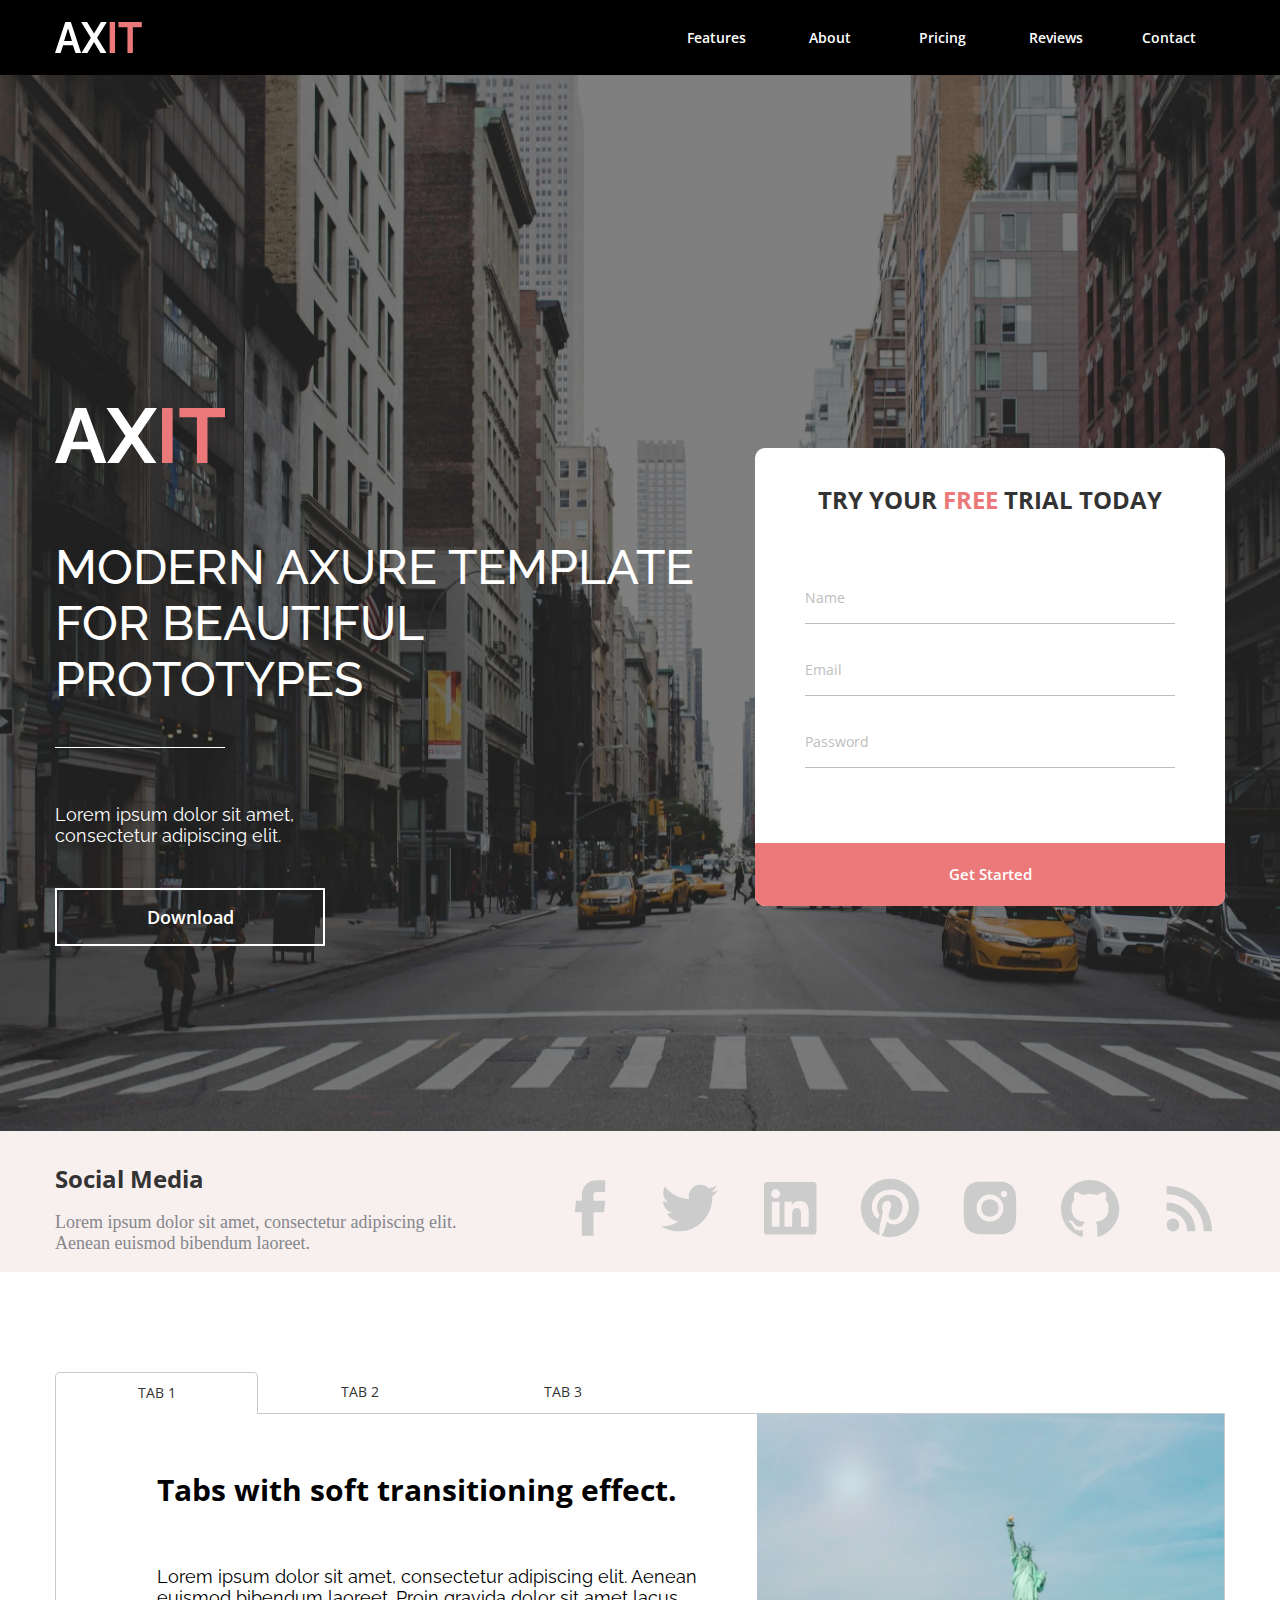
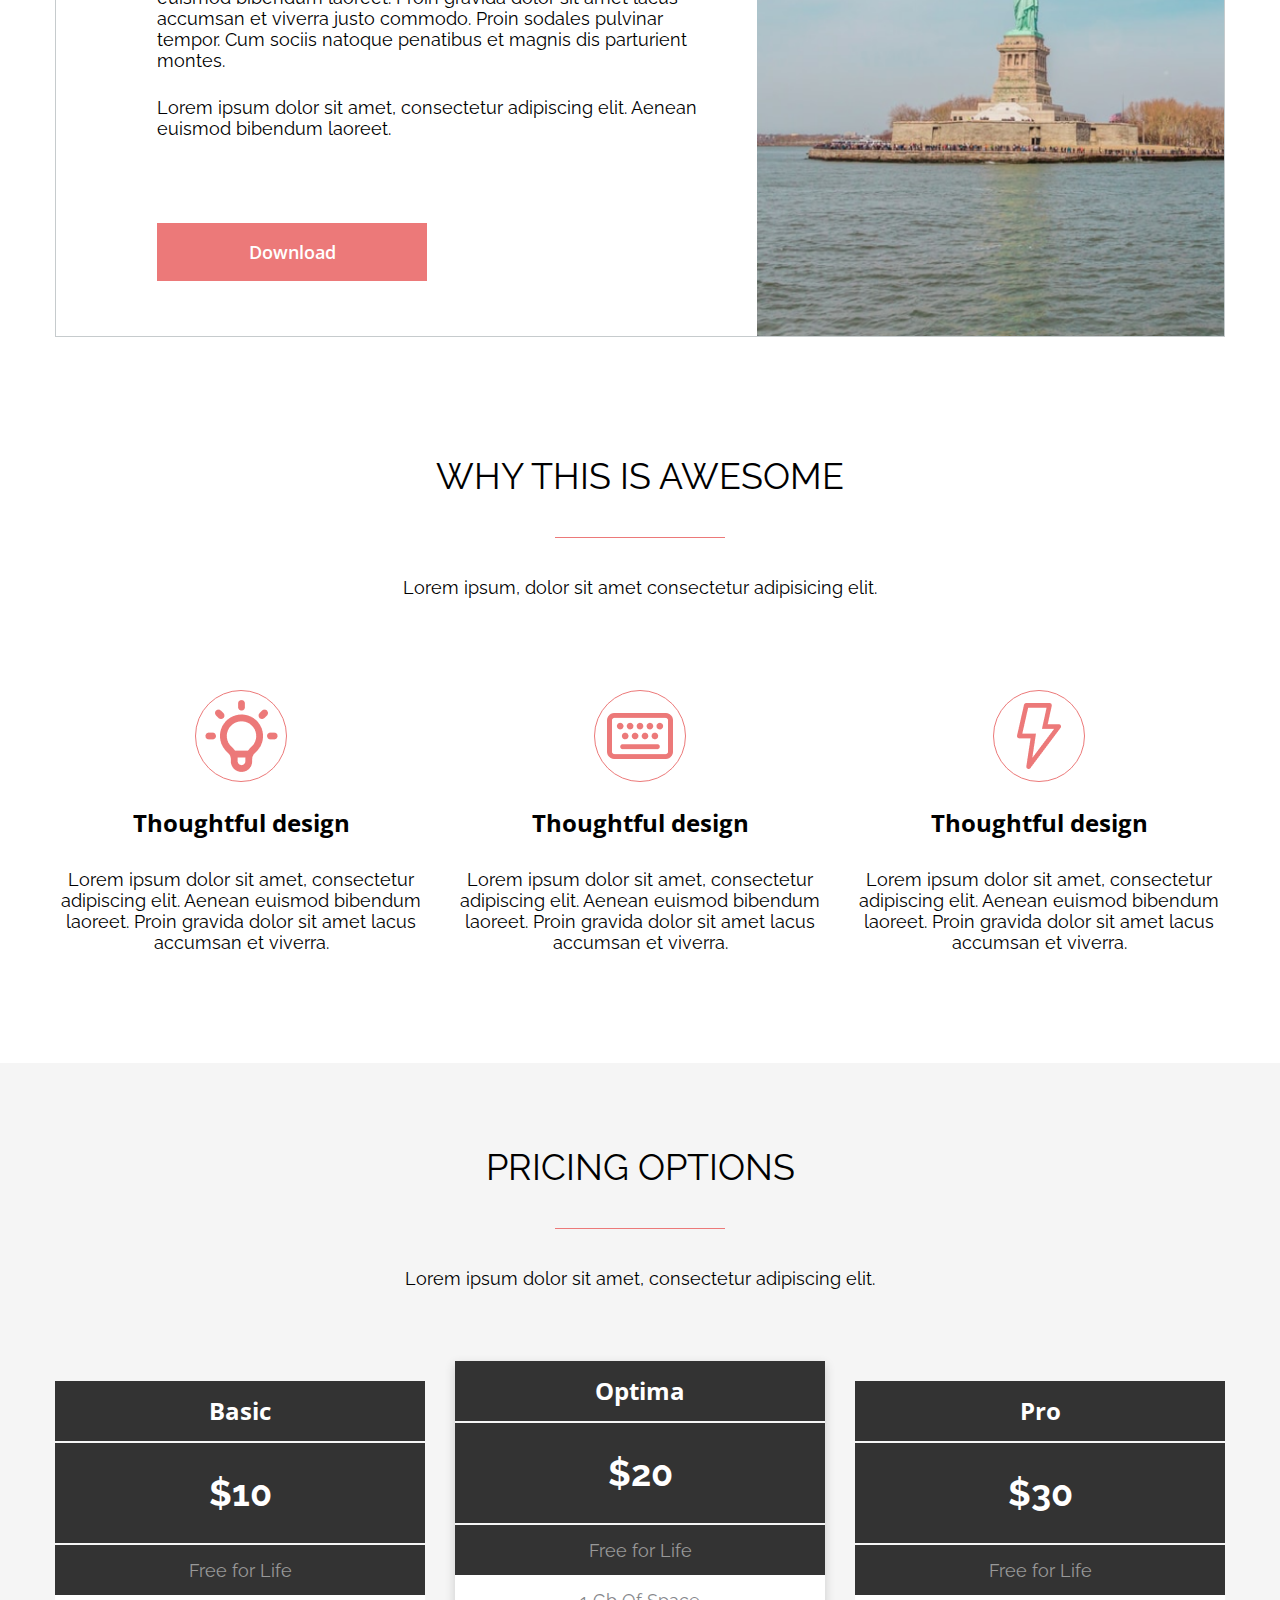
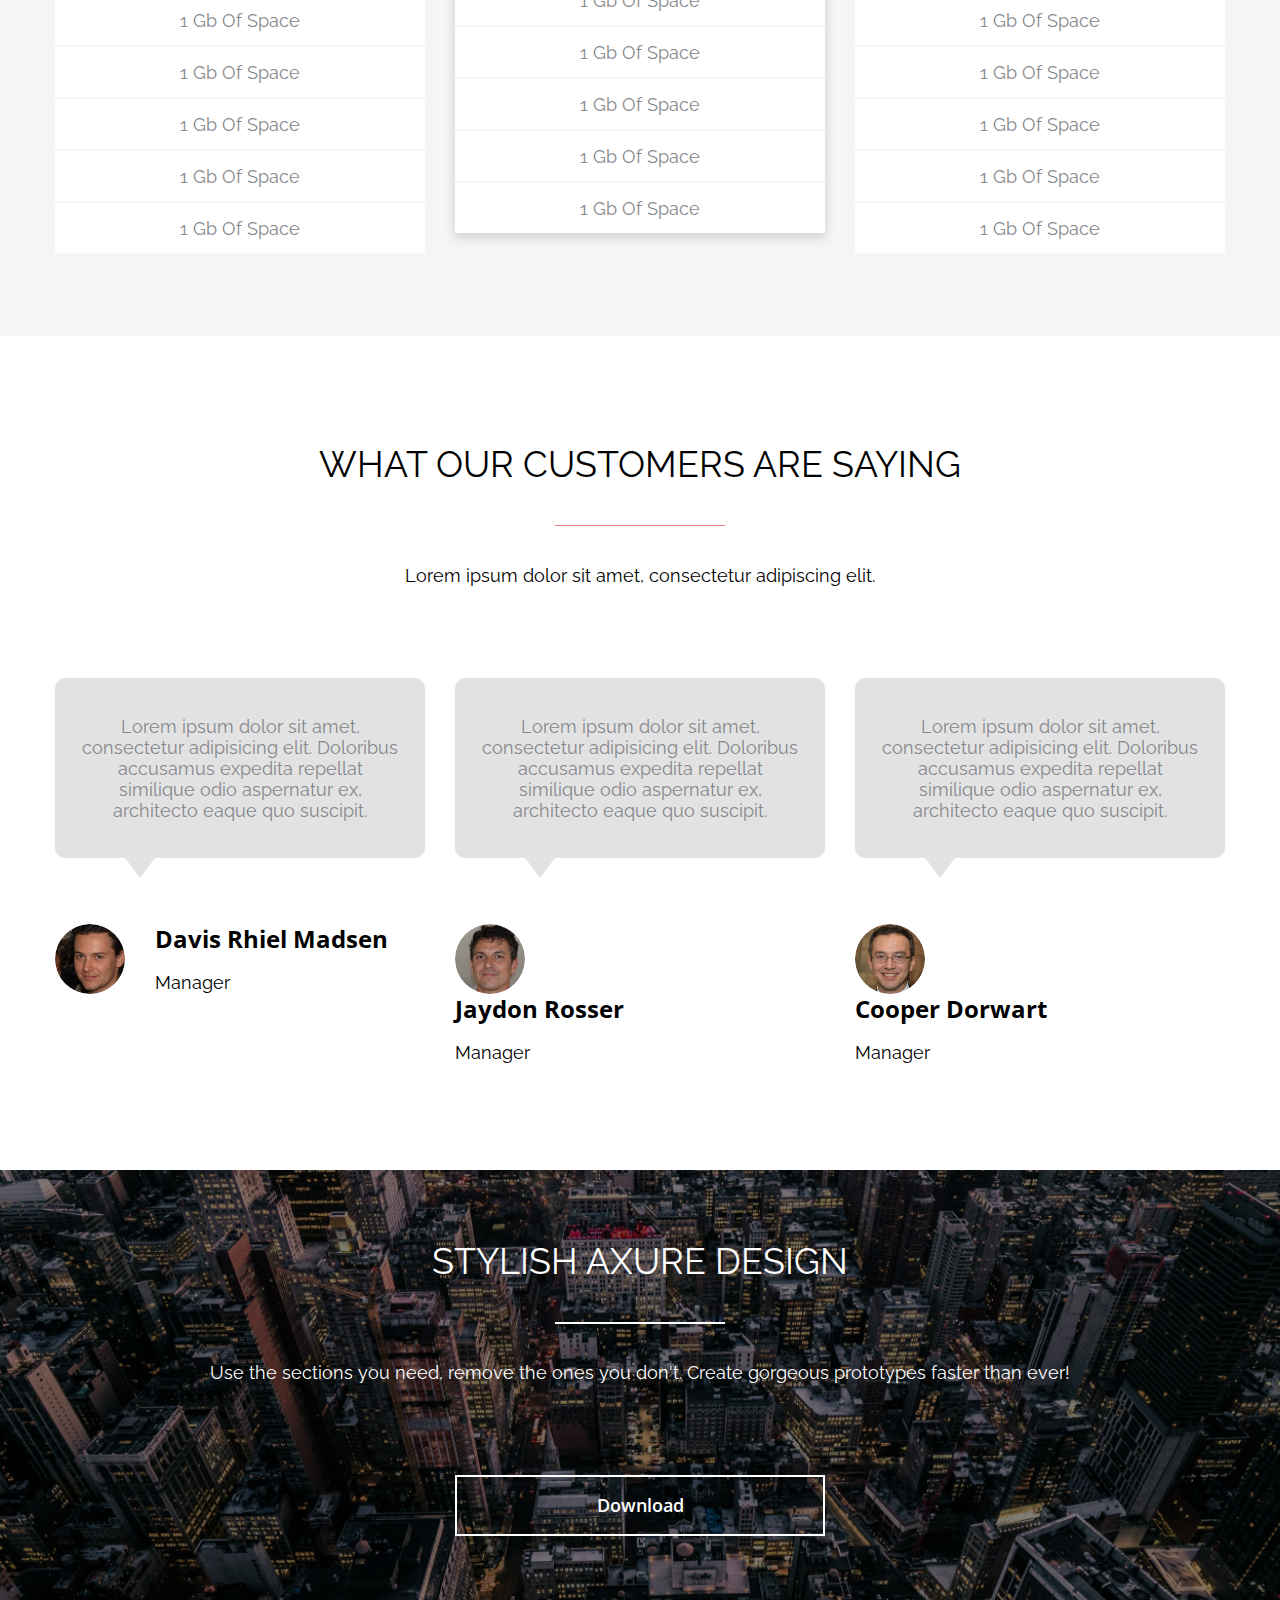
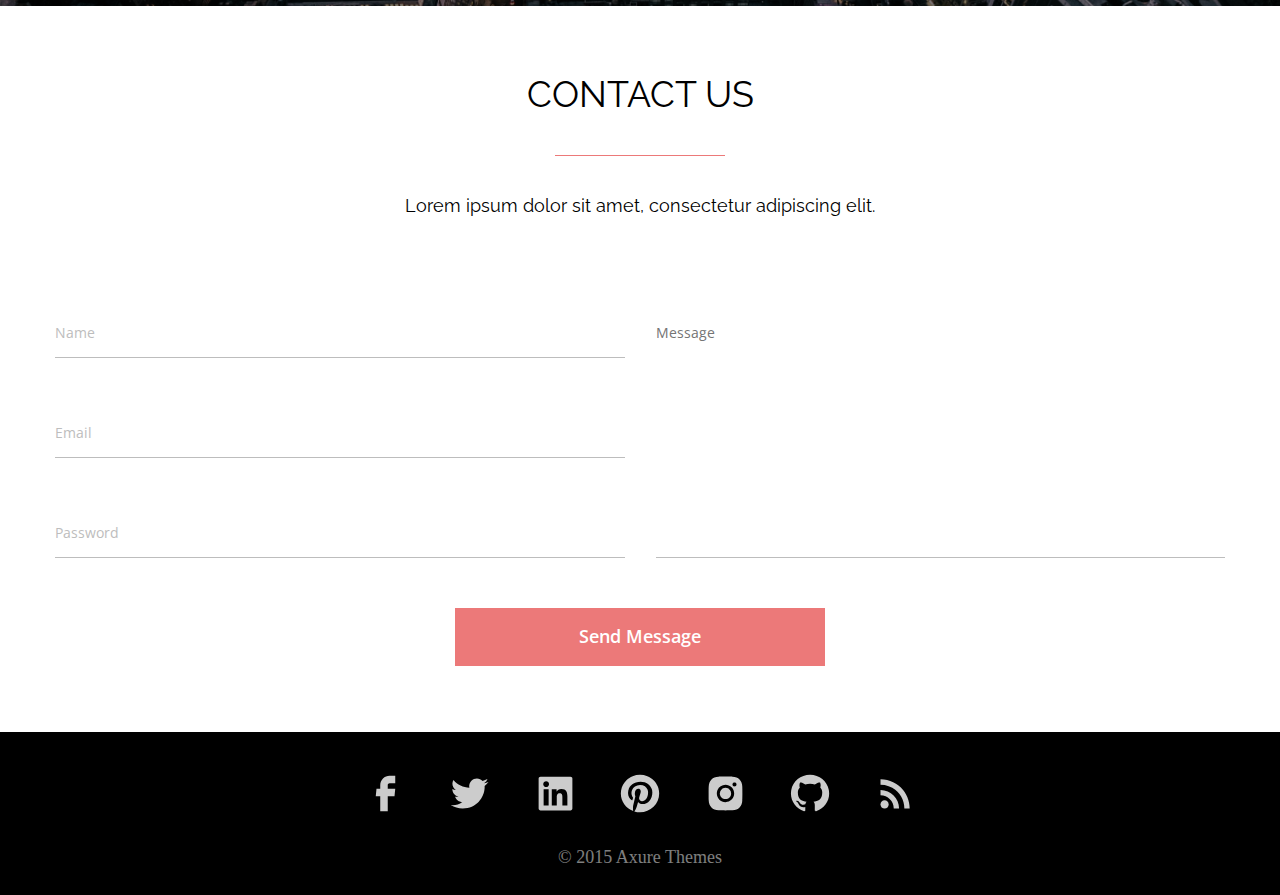
==== index.html @ 6a26ffdf "Feat: added all hovers; fixed  mistakes, classes" ====
<!DOCTYPE html>
<html lang="en">
<head>
    <meta charset="UTF-8">
    <meta name="viewport" content="width=device-width, initial-scale=1.0">
    <link rel="stylesheet" href="style/styles.css">
    <link rel="preconnect" href="https://fonts.googleapis.com">

<link rel="preconnect" href="https://fonts.gstatic.com" crossorigin>
<link href="https://fonts.googleapis.com/css2?family=Raleway:wght@100&family=Ubuntu+Condensed&family=Ubuntu:ital,wght@0,300;0,400;0,700;1,400&display=swap" rel="stylesheet">
<link rel="preconnect" href="https://fonts.googleapis.com">
<link rel="preconnect" href="https://fonts.gstatic.com" crossorigin>
<link href="https://fonts.googleapis.com/css2?family=Open+Sans:wght@300&family=Raleway:wght@100&family=Ubuntu+Condensed&family=Ubuntu:ital,wght@0,300;0,400;0,700;1,400&display=swap" rel="stylesheet">

    <title>Axit</title>
</head>

<header>
    <div class="container header__container">
        <a href="#" class="header__logo">
            <svg xmlns="http://www.w3.org/2000/svg" width="87" height="31" viewBox="0 0 87 31" fill="none">
                <path d="M10.3163 0H15.8289L26.1059 31H20.5146L17.9158 23.2718H8.1507L5.5913 31H0L10.3163 0ZM16.9314 19.0366L13.0726 6.24366L9.05633 19.0366H16.9314Z" fill="white"/>
                <path d="M32.086 0L39.016 11.4394L45.9067 0H51.813L42.1267 15.7183L51.498 31H45.5917L39.016 19.9972L32.401 31H26.4553L35.8266 15.7183L26.1403 0H32.086Z" fill="white"/>
                <path d="M54.6277 31V0H60.0615V31H54.6277Z" fill="#EC7979"/>
                <path d="M86.8026 5.2831H77.8644V31H72.47V5.2831H63.5318V0H86.8026V5.2831Z" fill="#EC7979"/>
            </svg>
        </a>
        <nav class="header__nav">
            <li><a class="header__link" href="#tabs">features</a></li>
            <li><a class="header__link" href="#awesome">About</a></li>
            <li><a class="header__link" href="#pricing">Pricing</a></li>
            <li><a class="header__link" href="#customers">Reviews</a></li>
            <li><a class="header__link" href="#contact">Contact</a></li>
        </nav>
    </div>
</header>

<body>
    <!-- banner -->

    <section class="banner">
        <div class="container banner__container">
            <div class="banner__info">
                <div class="banner__logo">
                    <svg xmlns="http://www.w3.org/2000/svg" width="170" height="55" viewBox="0 0 170 55" fill="none">
                        <path d="M20.3089 0H31.161L51.3924 55H40.3853L35.2693 41.2887H16.0456L11.0071 55H0L20.3089 0ZM33.3314 33.7747L25.735 11.0775L17.8284 33.7747H33.3314Z" fill="white"/>
                        <path d="M63.165 0L76.8076 20.2958L90.3728 0H102L82.9313 27.8873L101.38 55H89.7526L76.8076 35.4789L63.7851 55H52.0804L70.5289 27.8873L51.4602 0H63.165Z" fill="white"/>
                        <path d="M107 55V0H117.64V55H107Z" fill="#EC7979"/>
                        <path d="M170 9.37324H152.499V55H141.936V9.37324H124.435V0H170V9.37324Z" fill="#EC7979"/>
                      </svg>
                </div>
                <h1 class="title banner__title">MODERN AXURE TEMPLATE FOR BEAUTIFUL PROTOTYPES</h1>
                <p class="subtitle banner__subtitle">Lorem ipsum dolor sit amet, consectetur adipiscing elit.</p>
                <a class="banner__btn" href="#">Download</a>
            </div>
            <form class="banner__form-wrapper" >
                <div class="banner__form">
                    <h3 class="form__title">Try Your <span class="form__coloring">FREE</span> Trial Today</h3>
                    <input type="text" class="form__input" placeholder="Name">
                    <input type="email" class="form__input" placeholder="Email">
                    <input type="password" class="form__input" placeholder="Password">
                </div>
                <button type="submit"  class="form__button">Get Started</button>
            </form>
        </div>
    </section>

    <!-- media -->

    <section class="media">
        <div class="container media__container">
            <div class="media__info">
                <h2 class="media__title">Social Media</h2>
                <p class="media__text">Lorem ipsum dolor sit amet, consectetur adipiscing elit. Aenean euismod bibendum laoreet.</p>
            </div>
            <ul class="media__links">
                <li class="media__link">
                    <a href="#">
                        <svg class="social_links__image" xmlns="http://www.w3.org/2000/svg" width="70" height="70" viewBox="0 0 70 70" fill="none">
                            <path d="M26.827 62.7083H38.4937V39.3458H49.0054L50.1604 27.7375H38.4937V21.875C38.4937 21.1014 38.801 20.3595 39.348 19.8126C39.895 19.2656 40.6368 18.9583 41.4104 18.9583H50.1604V7.29163H41.4104C37.5426 7.29163 33.8333 8.82808 31.0984 11.563C28.3635 14.2979 26.827 18.0072 26.827 21.875V27.7375H20.9937L19.8387 39.3458H26.827V62.7083Z" fill="#CCCCCC"/>
                        </svg>
                    </a>
                </li>
                <li class="media__link">
                    <a href="#">
                    <svg class="social_links__image" xmlns="http://www.w3.org/2000/svg" width="70" height="70" viewBox="0 0 70 70" fill="none">
                        <path d="M57.2629 23.3247C57.3008 23.8351 57.3008 24.3426 57.3008 24.8501C57.3008 40.3813 45.4796 58.278 23.8758 58.278C17.22 58.278 11.0367 56.3501 5.83333 53.0018C6.77833 53.1097 7.68833 53.1476 8.67125 53.1476C13.9591 53.1604 19.0973 51.3922 23.2575 48.128C20.8058 48.0836 18.4292 47.2748 16.4594 45.8143C14.4897 44.3539 13.0252 42.3148 12.2704 39.9818C12.9967 40.0897 13.7258 40.1626 14.49 40.1626C15.5429 40.1626 16.6017 40.0168 17.5846 39.763C14.9239 39.2258 12.5314 37.7836 10.8139 35.6817C9.09639 33.5797 8.15994 30.9478 8.16375 28.2334V28.0876C9.73 28.9597 11.5471 29.5051 13.4721 29.578C11.8594 28.5064 10.5371 27.0522 9.62307 25.3453C8.70905 23.6384 8.23175 21.7317 8.23375 19.7955C8.23375 17.6138 8.81417 15.613 9.83208 13.8688C12.7842 17.5001 16.4661 20.4709 20.6393 22.5887C24.8126 24.7065 29.3841 25.924 34.0579 26.1626C33.8771 25.2876 33.7662 24.3805 33.7662 23.4705C33.7655 21.9275 34.0688 20.3994 34.659 18.9737C35.2491 17.548 36.1145 16.2526 37.2055 15.1615C38.2966 14.0704 39.5921 13.205 41.0178 12.6149C42.4435 12.0248 43.9716 11.7214 45.5146 11.7222C48.8979 11.7222 51.9517 13.1397 54.0983 15.4322C56.7285 14.9236 59.2507 13.9634 61.5533 12.5943C60.6766 15.3091 58.8401 17.6112 56.3879 19.0693C58.7206 18.8032 61.0004 18.1897 63.1517 17.2493C61.545 19.5916 59.554 21.6457 57.2629 23.3247Z" fill="#CCCCCC"/>
                      </svg>
                    </a>
                </li>
                <li class="media__link">
                    <a href="#">
                    <svg class="social_links__image" xmlns="http://www.w3.org/2000/svg" width="70" height="70" viewBox="0 0 70 70" fill="none">
                        <path d="M58.5833 9H11.9167C11.1431 9 10.4013 9.30729 9.85427 9.85427C9.30729 10.4013 9 11.1431 9 11.9167V58.5833C9 59.3569 9.30729 60.0988 9.85427 60.6457C10.4013 61.1927 11.1431 61.5 11.9167 61.5H58.5833C59.3569 61.5 60.0988 61.1927 60.6457 60.6457C61.1927 60.0988 61.5 59.3569 61.5 58.5833V11.9167C61.5 11.1431 61.1927 10.4013 60.6457 9.85427C60.0988 9.30729 59.3569 9 58.5833 9ZM24.5721 53.7329H16.7787V28.6787H24.5721V53.7329ZM20.6754 25.2575C19.478 25.2575 18.3296 24.7818 17.4828 23.9351C16.6361 23.0884 16.1604 21.94 16.1604 20.7425C16.1604 19.545 16.6361 18.3966 17.4828 17.5499C18.3296 16.7032 19.478 16.2275 20.6754 16.2275C21.8729 16.2275 23.0213 16.7032 23.868 17.5499C24.7147 18.3966 25.1904 19.545 25.1904 20.7425C25.1904 21.94 24.7147 23.0884 23.868 23.9351C23.0213 24.7818 21.8729 25.2575 20.6754 25.2575ZM53.7358 53.7329H45.9512V41.55C45.9512 38.645 45.8988 34.9088 41.9029 34.9088C37.8488 34.9088 37.2333 38.0763 37.2333 41.3458V53.7358H29.4546V28.6817H36.9213V32.1058H37.0292C38.0646 30.1371 40.6079 28.0604 44.3908 28.0604C52.2775 28.0604 53.7329 33.2463 53.7329 39.9954V53.7329H53.7358Z" fill="#CCCCCC"/>
                      </svg>
                    </a>
                </li>
                <li class="media__link">
                    <a href="#">
                    <svg class="social_links__image" xmlns="http://www.w3.org/2000/svg" width="70" height="70" viewBox="0 0 70 70" fill="none">
                        <path d="M26.3667 62.8251C29.1667 63.6709 31.9958 64.1667 35 64.1667C42.7355 64.1667 50.1541 61.0938 55.6239 55.624C61.0938 50.1542 64.1667 42.7355 64.1667 35C64.1667 31.1698 63.4123 27.3771 61.9465 23.8384C60.4807 20.2998 58.3323 17.0845 55.6239 14.3761C52.9156 11.6677 49.7003 9.51932 46.1616 8.05355C42.6229 6.58779 38.8302 5.83337 35 5.83337C31.1698 5.83337 27.3771 6.58779 23.8384 8.05355C20.2997 9.51932 17.0844 11.6677 14.376 14.3761C8.90624 19.8459 5.83333 27.2646 5.83333 35C5.83333 47.3959 13.6208 58.0417 24.6167 62.2417C24.3542 59.9667 24.0917 56.2042 24.6167 53.6084L27.9708 39.2C27.9708 39.2 27.125 37.5084 27.125 34.825C27.125 30.8 29.6333 27.7959 32.4917 27.7959C35 27.7959 36.1667 29.6334 36.1667 31.9959C36.1667 34.5042 34.5042 38.0917 33.6583 41.5334C33.1625 44.3917 35.175 46.9 38.0917 46.9C43.2833 46.9 47.3083 41.3584 47.3083 33.5417C47.3083 26.5417 42.2917 21.7584 35.0875 21.7584C26.8625 21.7584 22.0208 27.8834 22.0208 34.3292C22.0208 36.8375 22.8375 39.375 24.1792 41.0375C24.4417 41.2125 24.4417 41.4459 24.3542 41.8834L23.5083 45.0625C23.5083 45.5584 23.1875 45.7334 22.6917 45.3834C18.9583 43.75 16.8 38.4417 16.8 34.1542C16.8 24.9375 23.3333 16.5667 35.9333 16.5667C45.9667 16.5667 53.7833 23.7709 53.7833 33.3375C53.7833 43.3709 47.5708 51.4209 38.675 51.4209C35.8458 51.4209 33.075 49.9042 32.0833 48.125L30.1292 55.0375C29.4583 57.5459 27.6208 60.9 26.3667 62.9125V62.8251Z" fill="#CCCCCC"/>
                      </svg>
                    </a>
                </li>
                <li class="media__link">
                    <a href="#">
                    <svg class="social_links__image" xmlns="http://www.w3.org/2000/svg" width="70" height="70" viewBox="0 0 70 70" fill="none">
                        <path d="M61.0956 24.2228C61.0661 22.0138 60.6526 19.8267 59.8735 17.7595C59.1978 16.0157 58.1659 14.4321 56.8436 13.1098C55.5212 11.7875 53.9376 10.7555 52.1939 10.0799C50.1532 9.31383 47.9973 8.89962 45.8181 8.85487C43.0122 8.72946 42.1226 8.69446 35.0001 8.69446C27.8776 8.69446 26.9647 8.69446 24.1793 8.85487C22.001 8.89995 19.8462 9.31416 17.8064 10.0799C16.0624 10.7551 14.4785 11.7868 13.1562 13.1092C11.8338 14.4316 10.802 16.0155 10.1268 17.7595C9.35923 19.7986 8.94592 21.9539 8.90473 24.1324C8.77931 26.9411 8.74139 27.8307 8.74139 34.9532C8.74139 42.0757 8.74139 42.9857 8.90473 45.774C8.94848 47.9557 9.35973 50.1082 10.1268 52.1528C10.8031 53.8963 11.8357 55.4795 13.1585 56.8013C14.4813 58.1231 16.0653 59.1545 17.8093 59.8295C19.8435 60.6263 21.9987 61.0701 24.1822 61.142C26.991 61.2674 27.8806 61.3053 35.0031 61.3053C42.1256 61.3053 43.0385 61.3053 45.8239 61.142C48.0031 61.099 50.1591 60.6858 52.1997 59.9199C53.943 59.2434 55.5262 58.2112 56.8484 56.889C58.1707 55.5668 59.2029 53.9836 59.8793 52.2403C60.6464 50.1986 61.0576 48.0461 61.1014 45.8615C61.2268 43.0557 61.2647 42.1661 61.2647 35.0407C61.2589 27.9182 61.2589 27.014 61.0956 24.2228ZM34.9826 48.4224C27.5335 48.4224 21.4989 42.3878 21.4989 34.9386C21.4989 27.4895 27.5335 21.4549 34.9826 21.4549C38.5588 21.4549 41.9884 22.8755 44.5171 25.4042C47.0458 27.9329 48.4664 31.3625 48.4664 34.9386C48.4664 38.5147 47.0458 41.9444 44.5171 44.4731C41.9884 47.0018 38.5588 48.4224 34.9826 48.4224ZM49.0031 24.1003C48.5901 24.1007 48.181 24.0196 47.7994 23.8617C47.4177 23.7039 47.071 23.4723 46.7789 23.1802C46.4869 22.8882 46.2553 22.5414 46.0974 22.1598C45.9396 21.7782 45.8585 21.3691 45.8589 20.9561C45.8589 20.5434 45.9402 20.1348 46.0981 19.7535C46.2561 19.3722 46.4875 19.0257 46.7794 18.7339C47.0712 18.4421 47.4176 18.2106 47.7989 18.0526C48.1802 17.8947 48.5889 17.8134 49.0016 17.8134C49.4143 17.8134 49.823 17.8947 50.2043 18.0526C50.5856 18.2106 50.932 18.4421 51.2238 18.7339C51.5157 19.0257 51.7472 19.3722 51.9051 19.7535C52.063 20.1348 52.1443 20.5434 52.1443 20.9561C52.1443 22.6945 50.7385 24.1003 49.0031 24.1003Z" fill="#CCCCCC"/>
                        <path d="M34.9829 43.6974C39.8202 43.6974 43.7416 39.776 43.7416 34.9387C43.7416 30.1014 39.8202 26.1799 34.9829 26.1799C30.1456 26.1799 26.2242 30.1014 26.2242 34.9387C26.2242 39.776 30.1456 43.6974 34.9829 43.6974Z" fill="#CCCCCC"/>
                      </svg>
                    </a>
                </li>
                <li class="media__link">
                    <a href="#">
                    <svg class="social_links__image" xmlns="http://www.w3.org/2000/svg" width="70" height="70" viewBox="0 0 70 70" fill="none">
                        <path fill-rule="evenodd" clip-rule="evenodd" d="M35.0908 7C19.0229 7 6 20.0229 6 36.0908C6 48.9417 14.3329 59.8471 25.8946 63.6971C27.35 63.9596 27.875 63.0642 27.875 62.2942C27.875 61.6029 27.8517 59.7712 27.8429 57.3475C19.7492 59.1033 18.04 53.445 18.04 53.445C16.7217 50.085 14.8113 49.1896 14.8113 49.1896C12.1717 47.3842 15.0125 47.425 15.0125 47.425C17.935 47.6292 19.4663 50.4233 19.4663 50.4233C22.0621 54.8683 26.2796 53.585 27.9304 52.8412C28.1958 50.96 28.9542 49.6767 29.7825 48.9504C23.325 48.2183 16.535 45.7217 16.535 34.5713C16.535 31.4008 17.6696 28.7992 19.5217 26.7692C19.2271 26.0312 18.2208 23.0708 19.8104 19.0692C19.8104 19.0692 22.2517 18.2846 27.8079 22.0471C30.1809 21.4015 32.6287 21.072 35.0879 21.0671C37.5472 21.0711 39.9951 21.4006 42.3679 22.0471C47.9271 18.2817 50.3654 19.0692 50.3654 19.0692C51.955 23.0708 50.9575 26.0312 50.6542 26.7692C52.5208 28.7992 53.6408 31.3979 53.6408 34.5713C53.6408 45.7508 46.845 48.2067 40.3642 48.9271C41.3996 49.8254 42.3329 51.5988 42.3329 54.3113C42.3329 58.2021 42.2979 61.3404 42.2979 62.2942C42.2979 63.0729 42.8171 63.9771 44.3017 63.6913C55.8575 59.8354 64.1817 48.9388 64.1817 36.0908C64.1817 20.0229 51.1588 7 35.0908 7Z" fill="#CCCCCC"/>
                      </svg>
                    </a>
                </li>
                <li class="media__link">
                    <a href="#">
                        <svg class="social_links__image" xmlns="http://www.w3.org/2000/svg" width="70" height="70" viewBox="0 0 70 70" fill="none">
                            <path d="M18.025 58.3334C21.5366 58.3334 24.3834 55.4866 24.3834 51.975C24.3834 48.4634 21.5366 45.6167 18.025 45.6167C14.5134 45.6167 11.6667 48.4634 11.6667 51.975C11.6667 55.4866 14.5134 58.3334 18.025 58.3334Z" fill="#CCCCCC"/>
                            <path d="M11.6667 12.9498V21.204C32.1709 21.204 48.7959 37.829 48.7959 58.3332H57.05C57.05 33.279 36.7209 12.9498 11.6667 12.9498ZM11.6667 29.4582V37.7123C23.0417 37.7123 32.2875 46.9582 32.2875 58.3332H40.5417C40.5417 42.379 27.6209 29.4582 11.6667 29.4582Z" fill="#CCCCCC"/>
                        </svg>
                    </a>
                </li>
            </ul>
        </div>
    </section>

    <!-- tabs -->

    <div id="tabs" class="tabs">
        <div class="container">
            <div class="tabs__wrapper">                
                <a href="" class="tabs__elem active">TAB 1</a>
                <a href="" class="tabs__elem">TAB 2</a>
                <a href="" class="tabs__elem">TAB 3</a>
            </div>

            <div class="tabs__content">
                <div class="tabs__text">

                    <h3 class="tabs__title">Tabs with soft transitioning effect.</h3>
                    <p class="tabs__descr">Lorem ipsum dolor sit amet, consectetur adipiscing elit. Aenean euismod bibendum laoreet. Proin gravida dolor sit amet lacus accumsan et viverra justo commodo. Proin sodales pulvinar tempor. Cum sociis natoque  penatibus et magnis dis parturient montes.</p>
                    <p class="tabs__descr">Lorem ipsum dolor sit amet, consectetur adipiscing elit. Aenean euismod  bibendum laoreet.</p>
                    <button class="tabs__button">Download</button>
                </div>
                <div class="tabs__wrapper-image">
                    <img 
                    src="images/statue.png" 
                    alt="statue" 
                    class="tabs__image">
                </div>
              
            </div>
        </div>
    </div>



    <!-- awesome -->
    <section id="awesome" class="awesome">

        <div class="container">
            <div class="section__head">
                <h2 class="title">WHY THIS IS AWESOME</h2>
                <p class="subtitle">Lorem ipsum, dolor sit amet consectetur adipisicing elit.</p>
            </div>

            <div class="awesome__wrapper">
                <div class="awesome__item">
                    <div class="awesome__wrapper-image">
                        <img 
                        src="images/awesome/bulb.png" 
                        alt="bulb" 
                        class="awesome__image">
                    </div>
                    <h3 class="awesome__title">Thoughtful design</h3>
                    <p class="awesome__text">Lorem ipsum dolor sit amet, consectetur adipiscing  elit. Aenean euismod bibendum laoreet. Proin gravida  dolor sit amet lacus accumsan et viverra.</p>
                </div>

                <div class="awesome__item">
                    <div class="awesome__wrapper-image">
                        <img 
                        src="images/awesome/keypad.png" 
                        alt="keypad" 
                        class="awesome__image">
                    </div>
                    
                    <h3 class="awesome__title">Thoughtful design</h3>
                    <p class="awesome__text">Lorem ipsum dolor sit amet, consectetur adipiscing  elit. Aenean euismod bibendum laoreet. Proin gravida  dolor sit amet lacus accumsan et viverra.</p>
                </div>

                <div class="awesome__item">
                    <div class="awesome__wrapper-image">
                        <img 
                        src="images/awesome/lightning.png" 
                        alt="lightning" 
                        class="awesome__image">
                    </div>
                    <h3 class="awesome__title">Thoughtful design</h3>
                    <p class="awesome__text">Lorem ipsum dolor sit amet, consectetur adipiscing  elit. Aenean euismod bibendum laoreet. Proin gravida  dolor sit amet lacus accumsan et viverra.</p>
                </div>
            
            </div>
        </div>
    </section>

    <!-- pricing -->

    <section id="pricing" class="pricing">
        <div class="container">
            <div class="section__head">
                <h2 class="title">PRICING OPTIONS</h2>
                <p class=" subtitle">Lorem ipsum dolor sit amet, consectetur adipiscing elit.</p>
            </div>
            <div class="pricing__options">
                <div class="pricing__option pricing__option-basic">
                    <p class="pricing__option-tittle">
                        Basic
                    </p>
                    <p class="pricing__option-price">$10</p>
                    <p class="pricing__option-comment">Free for Life</p>
                    <ul class="pricing__option-benefits">
                        <li class="pricing__option-benefit">1 gb of space</li>
                        <li class="pricing__option-benefit">1 gb of space</li>
                        <li class="pricing__option-benefit">1 gb of space</li>
                        <li class="pricing__option-benefit">1 gb of space</li>
                        <li class="pricing__option-benefit">1 gb of space</li>
                    </ul>
                </div>
                <div class="pricing__option pricing__option-optima">
                    <p class="pricing__option-tittle">
                        Optima
                    </p>
                    <p class="pricing__option-price">$20</p>
                    <p class="pricing__option-comment">Free for Life</p>
                    <ul class="pricing__option-benefits">
                        <li class="pricing__option-benefit">1 gb of space</li>
                        <li class="pricing__option-benefit">1 gb of space</li>
                        <li class="pricing__option-benefit">1 gb of space</li>
                        <li class="pricing__option-benefit">1 gb of space</li>
                        <li class="pricing__option-benefit">1 gb of space</li>
                    </ul>
                </div>
                <div class="pricing__option pricing__option-pro">
                    <p class="pricing__option-tittle">
                        Pro
                    </p>
                    <p class="pricing__option-price">$30</p>
                    <p class="pricing__option-comment">Free for Life</p>
                    <ul class="pricing__option-benefits">
                        <li class="pricing__option-benefit">1 gb of space</li>
                        <li class="pricing__option-benefit">1 gb of space</li>
                        <li class="pricing__option-benefit">1 gb of space</li>
                        <li class="pricing__option-benefit">1 gb of space</li>
                        <li class="pricing__option-benefit">1 gb of space</li>
                    </ul>
                </div>
            </div>
            </div>
    </section>

    <!-- customers -->
    <section id="customers" class="customers">
        <div class="container">
            <div class="section__head">                
                <h2 class="title">WHAT OUR CUSTOMERS ARE SAYING</h2>
                <p class="subtitle">Lorem ipsum dolor sit amet, consectetur adipiscing elit.</p>
            </div>
            
            <div class="customers__wrap">

                <div class="customer">
                <p class="customer__comment">
                    Lorem ipsum dolor sit amet, consectetur adipisicing elit.
                    Doloribus accusamus expedita repellat similique odio aspernatur
                    ex, architecto eaque quo suscipit.
                </p>
                <div class="customet__content">
                    <div class="customer__wrapper-image">
                    <img
                        class="customer__image"
                        src="images/customers/cust1.png"
                        alt="customer one"
                    />
                    </div>
                    <div class="customer__info">
                    <h3 class="customer__name">Davis Rhiel Madsen</h3>
                    <p class="customer__position">Manager</p>
                    </div>
                </div>
                </div>
  
                <div class="customer">
                <p class="customer__comment">
                    Lorem ipsum dolor sit amet, consectetur adipisicing elit.
                    Doloribus accusamus expedita repellat similique odio aspernatur
                    ex, architecto eaque quo suscipit.
                </p>
                <div class="customer__content">
                    <div class="customer__wrapper-image">
                    <img
                        class="customer__image"
                        src="images/customers/cust2.png"
                        alt="customer two"
                    />
                    </div>
                    <div class="customer__info">
                    <h3 class="customer__name">Jaydon Rosser</h3>
                    <p class="customer__position">Manager</p>
                    </div>
                </div>
                </div>
  
                <div class="customer">
                <p class="customer__comment">
                    Lorem ipsum dolor sit amet, consectetur adipisicing elit.
                    Doloribus accusamus expedita repellat similique odio aspernatur
                    ex, architecto eaque quo suscipit.
                </p>
                <div class="customer__content">
                    <div class="customer__wrapper-image">
                    <img
                        class="customer__image"
                        src="images/customers/cust3.png"
                        alt="customer three"
                    />
                    </div>
                    <div class="customer__info">
                    <h3 class="customer__name">Cooper Dorwart</h3>
                    <p class="customer__position">Manager</p>
                    </div>
                </div>
                </div>                                                          
          </div>
        </div>
    </section>

    <!-- design -->

    <section class="design">
        <div class="container design__container">
            <div class="section__head">
                <h2 class="title design__title">STYLISH AXURE DESIGN</h2>
                <p class="subtitle design__subtitle">Use the sections you need, remove the ones you don't.  Create gorgeous prototypes faster than ever!</p>
                
            </div>
         <a class="design__button" href="#">Download</a>
        </div>
        
    </section>
  
    <!-- contact -->
    <section id="contact" class="contact">
        <div class="container">
            <div class="section__head">
                <h2 class="title">CONTACT US</h2>
                <p class="subtitle">Lorem ipsum dolor sit amet, consectetur adipiscing elit.</p>
            </div>
            <form id="contact-form" class="contact__form">
                <div class="contact__elems">
                    <input type="text" class="contact__elem contact__input" placeholder="Name">
                    <input type="email" class="contact__elem contact__input" placeholder="Email">
                    <input type="password" class="contact__elem contact__input" placeholder="Password">
                </div>
                <textarea name="contact-message" class="contact__message contact-input" placeholder="Message"></textarea>
            </form>
            <button type="submit" form="contact-form" class="contact__button">Send Message</button>
        </div>
    </section>
</body>

<footer>
    <div class="container footer__container">
        <ul class="footer__links">
            <li class="footer__link">
                <a href="#">
                <svg xmlns="http://www.w3.org/2000/svg" width="45" height="45" viewBox="0 0 45 45" fill="none">
                    <path d="M17.2459 40.3125H24.7459V25.2937H31.5034L32.2459 17.8312H24.7459V14.0625C24.7459 13.5652 24.9435 13.0883 25.2951 12.7367C25.6467 12.385 26.1236 12.1875 26.6209 12.1875H32.2459V4.6875H26.6209C24.1345 4.6875 21.7499 5.67522 19.9918 7.43337C18.2336 9.19153 17.2459 11.5761 17.2459 14.0625V17.8312H13.4959L12.7534 25.2937H17.2459V40.3125Z" fill="#CCCCCC"/>
                </svg>
                </a>
            </li>
            <li class="footer__link">
                <a href="#">
                    <svg xmlns="http://www.w3.org/2000/svg" width="46" height="45" viewBox="0 0 46 45" fill="none">
                        <path d="M37.63 14.9945C37.6549 15.3226 37.6549 15.6489 37.6549 15.9751C37.6549 25.9595 29.8866 37.4645 15.6899 37.4645C11.316 37.4645 7.25271 36.2251 3.83337 34.0726C4.45437 34.142 5.05237 34.1664 5.69829 34.1664C9.17319 34.1746 12.5497 33.0379 15.2835 30.9395C13.6724 30.911 12.1106 30.391 10.8162 29.4521C9.52185 28.5133 8.55946 27.2024 8.06346 25.7026C8.54071 25.772 9.01987 25.8189 9.52204 25.8189C10.214 25.8189 10.9097 25.7251 11.5556 25.562C9.80716 25.2167 8.23495 24.2895 7.10631 22.9383C5.97767 21.5871 5.36229 19.8951 5.36479 18.1501V18.0564C6.39404 18.617 7.58812 18.9676 8.85312 19.0145C7.79338 18.3256 6.92442 17.3908 6.32378 16.2935C5.72313 15.1962 5.40947 13.9705 5.41079 12.7258C5.41079 11.3233 5.79221 10.037 6.46112 8.91577C8.40106 11.2502 10.8206 13.1599 13.563 14.5214C16.3054 15.8828 19.3096 16.6655 22.381 16.8189C22.2621 16.2564 22.1893 15.6733 22.1893 15.0883C22.1888 14.0963 22.3881 13.114 22.7759 12.1975C23.1637 11.2809 23.7324 10.4482 24.4494 9.74674C25.1664 9.04533 26.0177 8.48904 26.9546 8.10966C27.8915 7.73029 28.8956 7.53527 29.9096 7.53577C32.133 7.53577 34.1397 8.44702 35.5504 9.92077C37.2788 9.5938 38.9362 8.97656 40.4494 8.09639C39.8732 9.84167 38.6664 11.3216 37.055 12.2589C38.5879 12.0879 40.086 11.6935 41.4997 11.0889C40.4439 12.5947 39.1355 13.9152 37.63 14.9945Z" fill="#CCCCCC"/>
                    </svg>
                </a>
            </li>
            <li class="footer__link">
                <a href="#">
                    <svg xmlns="http://www.w3.org/2000/svg" width="45" height="45" viewBox="0 0 45 45" fill="none">
                        <path d="M37.5 5.625H7.5C7.00272 5.625 6.52581 5.82254 6.17417 6.17417C5.82254 6.52581 5.625 7.00272 5.625 7.5V37.5C5.625 37.9973 5.82254 38.4742 6.17417 38.8258C6.52581 39.1775 7.00272 39.375 7.5 39.375H37.5C37.9973 39.375 38.4742 39.1775 38.8258 38.8258C39.1775 38.4742 39.375 37.9973 39.375 37.5V7.5C39.375 7.00272 39.1775 6.52581 38.8258 6.17417C38.4742 5.82254 37.9973 5.625 37.5 5.625ZM15.6356 34.3819H10.6256V18.2756H15.6356V34.3819ZM13.1306 16.0763C12.3608 16.0763 11.6226 15.7705 11.0782 15.2261C10.5339 14.6818 10.2281 13.9435 10.2281 13.1738C10.2281 12.404 10.5339 11.6657 11.0782 11.1214C11.6226 10.577 12.3608 10.2713 13.1306 10.2713C13.9004 10.2713 14.6387 10.577 15.183 11.1214C15.7273 11.6657 16.0331 12.404 16.0331 13.1738C16.0331 13.9435 15.7273 14.6818 15.183 15.2261C14.6387 15.7705 13.9004 16.0763 13.1306 16.0763ZM34.3838 34.3819H29.3794V26.55C29.3794 24.6825 29.3456 22.2806 26.7769 22.2806C24.1706 22.2806 23.775 24.3169 23.775 26.4188V34.3838H18.7744V18.2775H23.5744V20.4788H23.6438C24.3094 19.2131 25.9444 17.8781 28.3763 17.8781C33.4463 17.8781 34.3819 21.2119 34.3819 25.5506V34.3819H34.3838Z" fill="#CCCCCC"/>
                    </svg>
                </a>
            </li>
            <li class="footer__link">
                <a href="#">
                    <svg xmlns="http://www.w3.org/2000/svg" width="46" height="45" viewBox="0 0 46 45" fill="none">
                        <path d="M17.3267 40.3875C19.1667 40.9313 21.0259 41.25 23 41.25C28.0834 41.25 32.9585 39.2746 36.5529 35.7583C40.1474 32.2419 42.1667 27.4728 42.1667 22.5C42.1667 20.0377 41.671 17.5995 40.7077 15.3247C39.7445 13.0498 38.3327 10.9828 36.5529 9.24175C34.7731 7.50065 32.6602 6.11953 30.3348 5.17726C28.0094 4.23498 25.517 3.75 23 3.75C20.483 3.75 17.9907 4.23498 15.6653 5.17726C13.3399 6.11953 11.227 7.50065 9.44716 9.24175C5.85271 12.7581 3.83337 17.5272 3.83337 22.5C3.83337 30.4688 8.95087 37.3125 16.1767 40.0125C16.0042 38.55 15.8317 36.1312 16.1767 34.4625L18.3809 25.2C18.3809 25.2 17.825 24.1125 17.825 22.3875C17.825 19.8 19.4734 17.8687 21.3517 17.8687C23 17.8687 23.7667 19.05 23.7667 20.5688C23.7667 22.1812 22.6742 24.4875 22.1184 26.7C21.7925 28.5375 23.115 30.15 25.0317 30.15C28.4434 30.15 31.0884 26.5875 31.0884 21.5625C31.0884 17.0625 27.7917 13.9875 23.0575 13.9875C17.6525 13.9875 14.4709 17.925 14.4709 22.0688C14.4709 23.6813 15.0075 25.3125 15.8892 26.3812C16.0617 26.4937 16.0617 26.6437 16.0042 26.925L15.4484 28.9688C15.4484 29.2875 15.2375 29.4 14.9117 29.175C12.4584 28.125 11.04 24.7125 11.04 21.9562C11.04 16.0312 15.3334 10.65 23.6134 10.65C30.2067 10.65 35.3434 15.2813 35.3434 21.4313C35.3434 27.8813 31.2609 33.0562 25.415 33.0562C23.5559 33.0562 21.735 32.0812 21.0834 30.9375L19.7992 35.3813C19.3584 36.9938 18.1509 39.15 17.3267 40.4437V40.3875Z" fill="#CCCCCC"/>
                    </svg>
                </a>
            </li>
            <li class="footer__link">
                <a href="#">
                    <svg xmlns="http://www.w3.org/2000/svg" width="45" height="45" viewBox="0 0 45 45" fill="none">
                        <path d="M39.2758 15.5719C39.2568 14.1518 38.991 12.7458 38.4901 11.4169C38.0558 10.2959 37.3924 9.27785 36.5423 8.42779C35.6923 7.57772 34.6742 6.91433 33.5533 6.47998C32.2414 5.98753 30.8555 5.72125 29.4545 5.69248C27.6508 5.61186 27.0789 5.58936 22.5001 5.58936C17.9214 5.58936 17.3345 5.58936 15.5439 5.69248C14.1436 5.72146 12.7583 5.98773 11.447 6.47998C10.3259 6.91402 9.30767 7.57731 8.45757 8.42742C7.60747 9.27752 6.94417 10.2957 6.51013 11.4169C6.01669 12.7277 5.75099 14.1133 5.72451 15.5137C5.64388 17.3194 5.61951 17.8912 5.61951 22.47C5.61951 27.0487 5.61951 27.6337 5.72451 29.4262C5.75263 30.8287 6.01701 32.2125 6.51013 33.5269C6.9449 34.6477 7.60869 35.6654 8.45907 36.5152C9.30946 37.3649 10.3278 38.0279 11.4489 38.4619C12.7566 38.9741 14.1421 39.2594 15.5458 39.3056C17.3514 39.3862 17.9233 39.4106 22.502 39.4106C27.0808 39.4106 27.6676 39.4106 29.4583 39.3056C30.8592 39.278 32.2452 39.0124 33.557 38.52C34.6777 38.0851 35.6955 37.4216 36.5455 36.5716C37.3955 35.7216 38.059 34.7038 38.4939 33.5831C38.987 32.2706 39.2514 30.8869 39.2795 29.4825C39.3601 27.6787 39.3845 27.1069 39.3845 22.5262C39.3808 17.9475 39.3808 17.3662 39.2758 15.5719ZM22.4889 31.1287C17.7001 31.1287 13.8208 27.2494 13.8208 22.4606C13.8208 17.6719 17.7001 13.7925 22.4889 13.7925C24.7878 13.7925 26.9926 14.7057 28.6182 16.3313C30.2438 17.9569 31.157 20.1617 31.157 22.4606C31.157 24.7595 30.2438 26.9643 28.6182 28.5899C26.9926 30.2155 24.7878 31.1287 22.4889 31.1287ZM31.502 15.4931C31.2365 15.4934 30.9736 15.4412 30.7282 15.3398C30.4829 15.2383 30.26 15.0894 30.0722 14.9016C29.8845 14.7139 29.7356 14.491 29.6341 14.2456C29.5326 14.0003 29.4805 13.7374 29.4808 13.4719C29.4808 13.2065 29.533 12.9438 29.6345 12.6987C29.7361 12.4536 29.8849 12.2309 30.0725 12.0433C30.2601 11.8557 30.4828 11.7069 30.7279 11.6053C30.973 11.5038 31.2358 11.4515 31.5011 11.4515C31.7664 11.4515 32.0291 11.5038 32.2742 11.6053C32.5193 11.7069 32.742 11.8557 32.9296 12.0433C33.1173 12.2309 33.2661 12.4536 33.3676 12.6987C33.4691 12.9438 33.5214 13.2065 33.5214 13.4719C33.5214 14.5894 32.6176 15.4931 31.502 15.4931Z" fill="#CCCCCC"/>
                        <path d="M22.489 28.0912C25.5987 28.0912 28.1196 25.5703 28.1196 22.4606C28.1196 19.3509 25.5987 16.83 22.489 16.83C19.3793 16.83 16.8584 19.3509 16.8584 22.4606C16.8584 25.5703 19.3793 28.0912 22.489 28.0912Z" fill="#CCCCCC"/>
                    </svg>
                </a>
            </li>
            <li class="footer__link">
                <a href="#">
                    <svg xmlns="http://www.w3.org/2000/svg" width="46" height="45" viewBox="0 0 46 45" fill="none">
                        <path fill-rule="evenodd" clip-rule="evenodd" d="M23.0495 3.75C12.4905 3.75 3.93262 12.1219 3.93262 22.4512C3.93262 30.7125 9.40853 37.7231 17.0062 40.1981C17.9626 40.3669 18.3076 39.7912 18.3076 39.2962C18.3076 38.8519 18.2923 37.6744 18.2865 36.1162C12.9678 37.245 11.8446 33.6075 11.8446 33.6075C10.9783 31.4475 9.72287 30.8719 9.72287 30.8719C7.98828 29.7112 9.85512 29.7375 9.85512 29.7375C11.7756 29.8687 12.7819 31.665 12.7819 31.665C14.4877 34.5225 17.2592 33.6975 18.344 33.2194C18.5185 32.01 19.0168 31.185 19.5611 30.7181C15.3176 30.2475 10.8556 28.6425 10.8556 21.4744C10.8556 19.4362 11.6012 17.7637 12.8183 16.4587C12.6247 15.9844 11.9635 14.0812 13.008 11.5087C13.008 11.5087 14.6123 11.0044 18.2635 13.4231C19.8229 13.0081 21.4315 12.7963 23.0475 12.7931C24.6636 12.7957 26.2723 13.0075 27.8315 13.4231C31.4847 11.0025 33.087 11.5087 33.087 11.5087C34.1316 14.0812 33.4761 15.9844 33.2768 16.4587C34.5035 17.7637 35.2395 19.4344 35.2395 21.4744C35.2395 28.6612 30.7736 30.24 26.5148 30.7031C27.1952 31.2806 27.8085 32.4206 27.8085 34.1644C27.8085 36.6656 27.7855 38.6831 27.7855 39.2962C27.7855 39.7969 28.1267 40.3781 29.1023 40.1944C36.6961 37.7156 42.1663 30.7106 42.1663 22.4512C42.1663 12.1219 33.6084 3.75 23.0495 3.75Z" fill="#CCCCCC"/>
                    </svg>
                </a>
            </li>
            <li class="footer__link">
                <a href="#">
                    <svg xmlns="http://www.w3.org/2000/svg" width="45" height="45" viewBox="0 0 45 45" fill="none">
                        <path d="M11.5875 37.5001C13.845 37.5001 15.675 35.67 15.675 33.4126C15.675 31.1551 13.845 29.3251 11.5875 29.3251C9.33004 29.3251 7.5 31.1551 7.5 33.4126C7.5 35.67 9.33004 37.5001 11.5875 37.5001Z" fill="#CCCCCC"/>
                        <path d="M7.5 8.32495V13.6312C20.6813 13.6312 31.3687 24.3187 31.3687 37.5H36.675C36.675 21.3937 23.6063 8.32495 7.5 8.32495ZM7.5 18.9375V24.2437C14.8125 24.2437 20.7562 30.1875 20.7562 37.5H26.0625C26.0625 27.2437 17.7562 18.9375 7.5 18.9375Z" fill="#CCCCCC"/>
                    </svg>
                </a>
            </li>
        </ul>
        <p class="footer__text">© 2015 Axure Themes</p>
    </div>
</footer>

</html>
---- style/styles.css ----
*{
    margin: 0;
    padding: 0;
    box-sizing: border-box;
    scroll-behavior: smooth;
    outline: none;
}

.container{
    max-width: 1200px;
    padding: 0px 15px;
    margin: 0px auto;
}


.section__head{
    
    margin-bottom: 92px;
}

.title{
    font-family: 'Raleway', sans-serif;
    font-size: 36px;
    font-weight: 400;
    line-height: 42px;
    margin-bottom: 80px;
    text-align: center;
    position: relative;
}

.title::after {
    content: '';
    display: block;
    position: absolute;
    width: 170px;
    height: 1px;
    top:100%;
    left: 50%;
    transform: translate(-50%,40px);
    background-color: #EC7979;
}


.subtitle{
    font-family: 'Raleway', sans-serif;
    font-size: 18px;
    font-weight: 400;
    line-height: 21px;
    text-align: center;
}

/* header */

header{
    background-color: #000;
    padding: 22px 0;
}

.header__container{
    display: flex;
    justify-content: space-between;
    align-items: center;
}

.header__logo{
    display: flex;
}

.header__nav{
    list-style: none;
    display: flex;
    justify-content: space-between;
}

.header__nav li{
    margin: auto;
    min-width: 113px;
    width: 100%;
}

.header__nav li{
    text-align: center;
}

.header__link{
    text-decoration: none;
    color: #FFF;
    text-align: center;
    font-family: "Open Sans", sans-serif;
    font-size: 14px;
    font-weight: 600;
    line-height: 19px;
    text-transform: capitalize;
    padding: 6px;
}

.header__link:hover{
    background-color: #EC7979;
}
.header__link:active{
    background-color: #AB4949;
}

/* banner */

.banner{
    background-image: url(/images/banner/background.png);
    background-size: cover;
    padding-top: 333px;
    padding-bottom: 185px;
    position: relative;
}

.banner::before{
    content: '';
    position: absolute;
    left: 0;
    top: 0;
    width: 100%;
    height: 100%;
    background: rgba(0, 0, 0, 0.5);
}

.banner__container {
    display: flex;
    justify-content: space-between;
    position: relative;
    align-items: center;
}

.banner__info{
    display: inline-block;
    max-width: 670px;
    width: 100%;
    margin-right: 30px;
}

.banner__form-wrapper{
    max-width: 470px;
    width: 100%;

}

.banner__title{
    font-weight: 500;
    font-size: 48px;
    color: #FFF;
    text-align: left;
    line-height: 56px;
    margin-bottom: 97px;
}

.banner__title::after{
    background-color: #FFF; 
    left: 0;
    transform: translate(0, 40px);
}

.banner__subtitle{
    color: #FFF;
    text-align: left;
    max-width: 270px;
    margin-bottom: 42px;
}

.banner__logo{
    margin-bottom: 72px;
}


.banner__btn{
    display: inline-block;
    max-width: 270px;
    min-width: 95px;
    width: 100%;
    border: 2px solid #FFF;
    color: #FFF;
    text-align: center;
    font-family: "Open Sans", sans-serif;
    font-size: 18px;
    font-weight: 600;
    line-height: 24px;
    padding: 15px 0;
    text-decoration: none;
}

.banner__btn:hover{
    border-color: #EC7979;
    color: #EC7979;
}

.banner__btn:active{
    background-color: #AB4949;
    border-color: #AB4949;
    color: #FFFFFF;
}

.banner__form-wrapper {
    text-align: center;
    max-width: 470px;
    background-color: #FFFFFF;
    border-radius: 10px;
}
.banner__form {
    padding: 36px 50px 0;
    margin-bottom: 75px;
}
.form__title {
    color: #333;
    text-align: center;
    font-family: 'Open Sans', sans-serif;
    font-size: 24px;
    font-weight: 700;
    line-height: 32.68px;
    text-transform: uppercase;
    margin-bottom: 55px;
}
.form__coloring {
    color: #EC7979;
}
.form__input {
    color: #000000;
    font-family: 'Open Sans', sans-serif;
    font-size: 14px;
    font-weight: 400;
    line-height: 19.07px;
    padding: 16px 0 16px;
    width: 100%;
    max-width: 370px;
    border: none;
    border-bottom: 1px solid #BDBDBD;
    margin-bottom: 20px;
}
.form__input::placeholder {
    color: #BDBDBD;
}

.form__input:hover{
    border-bottom: 1px solid rgba(171, 73, 73, 1);
}
.form__input:focus{
    border-bottom: 1px solid #EC7979;
}
.banner__form .form__input:last-of-type  {
    margin-bottom: 0;
}
.form__button {
    color: #FFF;
    text-align: center;
    font-family: 'Open Sans', sans-serif;
    font-size: 15px;
    font-weight: 600;
    line-height: 20.43px;
    background-color: #EC7979;
    border: 1px solid #EC7979;
    width: 100%;
    border-radius: 0 0 10px 10px;
    padding: 20px;
}
.form__button:hover {
    background-color: #AB4949;
    border: 1px solid #AB4949;
}
.form__button:active {
    border: 1px solid #AB4949;
}

/* media */

.media {
    margin-bottom: 100px;
    background-color: #F8EFEF;
    padding: 32px 0 18px;
}
.media__container {
    display: flex;
    align-items: center;
    justify-content: space-between;

}
.media__title {
    color: #333;
    font-family: 'Open Sans', sans-serif;
    font-size: 24px;
    font-weight: 700;
    line-height: 32.68px;
    text-transform: capitalize;
    margin-bottom: 16px;
}
.media__text {
    color: #86878B;
    font-size: 18px;
    font-weight: 400;
    line-height: 21.13px;
    max-width: 403px; 
}

.media__links{
    list-style-type: none;
    display: flex;
    column-gap: 30px;
}

.media__link > a{
    width: 70px;
    height: 70px;
    display: flex;
    align-items: center;
    justify-content: center;
}

.media__link > a:hover{
    border-bottom: 1px solid rgba(171, 73, 73, 0.8);
}

.media__link >a:active{
    
    border-bottom: 1px solid rgba(171, 73, 73, 1);
}
/* tabs */

.tabs{
    margin-bottom: 118px;
}

.tabs__wrapper{
    display: flex;
}

.tabs__elem.active{
    width: 203px;
    border: 1px solid #C6CBCD;
    border-bottom: none;
    position: relative;
}

.tabs__elem.active::before{
    content: "";
    width: 100%;
    height: 5px;
    display: block;
    background: #FFF;
    position: absolute;
    left:0;
    bottom: -2px;
}

.tabs__elem{
    font-family: 'Open Sans', sans-serif;
    font-weight: 400;
    font-size: 14px;
    text-align: center;
    text-decoration: none;
    display: block;
    text-align: center;
    width: 100%;
    max-width: 203px;
    padding: 11px;
    color: #333333;
    line-height: 18px;
    border-radius: 5px 5px 0px 0px;
}

.tabs__content{
    display: flex;
    border: 1px solid #C6CBCD;
}

.tabs__text{
    padding: 55px 29px 55px 101px ; 
    width: 60%; 
}

.tabs__title{
    
    font-family: 'Open Sans', sans-serif;
    font-size: 30px;
    font-weight: 700;
    margin-bottom: 57px;
    height: 40px;
}

.tabs__descr{
    font-family: 'Raleway', sans-serif;
    font-size: 18px;
    font-weight: 400;
    margin-bottom: 26px;
}

.tabs__descr:nth-last-of-type(1){
    margin-bottom: 84px;
}

.tabs__button{
    max-width: 270px;
    width: 100%;
    border: none;
    padding: 17px;
    font-family: 'Open Sans', sans-serif;
    font-size: 18px;
    font-weight: 600;
    background-color: #EC7979;
    color: #FFFFFF;
}

.tabs__button:hover{
    background-color: #AB4949;
}

.tabs__button:active{
    background-color: #EC7979;
    box-shadow: 0px 0px 10px 0px #AB4949 inset;
    ;
}

.tabs__wrapper-image{
    width: 40%;
}

.tabs__image{
  height: 100%;
  width: 100%;
}




/* awesome */

.awesome{
    margin-bottom: 110px;

}

.awesome__wrapper{
    display:flex;
    flex-direction: row;
    justify-content: space-between;
}

.awesome__item{
    max-width: 372px;

}
.awesome__wrapper-image{
    height: 92px;
    width: 92px;
    border: 1px solid #EC7979;
    border-radius: 100%;
    display: flex;
    justify-content: center;
    align-items: center;
    margin: 0px auto 24px;
}

.awesome__image{
    display: block;
    
    margin: auto;
    width: auto;
    height: auto;
    top:50%;
}

.awesome__title{
    font-family: 'Open Sans', sans-serif;
    font-size: 24px;
    font-weight: 700;
    line-height: 33px;
    text-align: center;
    margin-bottom: 30px;
}

.awesome__text{
    font-family: 'Raleway', sans-serif;
    font-size: 18px;
    font-weight: 400;
    line-height: 21px;
    text-align: center;
}


/* pricing */

.pricing {
    padding: 83px 0px;
    background-color:#F5F5F5;
    margin-bottom: 107px;
}

.pricing__options {
  display: flex;
  justify-content: space-between;
  column-gap: 30px;
}
.pricing__option {
  max-width: 370px;
  width: 100%;
}


.pricing__option-tittle {
    padding: 14px 0px;
    background-color:#333333;
    color: #FFF;
    text-align: center;
    font-family: 'Open Sans', sans-serif;
    font-size: 24px;
    font-weight: 700;
    line-height: 32px;
    text-transform: capitalize;
}
.pricing__option-price {
    font-family: 'Raleway', sans-serif;
    background-color:#333333;
    color: #FFF;
    text-align: center;
    font-size: 36px;
    font-weight: 700;
    line-height: 42px;
    padding: 29px 0px;
    border-top: 2px solid #F5F5F5;
}
.pricing__option-comment {
    font-family: 'Raleway', sans-serif;
    background-color:#333333;
    padding: 15px 0px 14px 0px;
    color: rgba(255, 255, 255, 0.50);
    text-align: center;
    font-size: 18px;
    font-weight: 400;
    line-height: 21px;
    border-top: 2px solid #F5F5F5;
}

.pricing__option-benefits{
    list-style-type: none;
}

.pricing__option-benefit {
    font-family: 'Raleway', sans-serif;
    max-height: 100%;
    background-color:#fff;
    padding: 15px 0px 14px 0px;
    color: #86878B;
    text-align: center;
    font-size: 18px;
    font-style: normal;
    font-weight: 400;
    line-height: 21px;
    text-transform: capitalize;
    border-bottom: 2px solid #F5F5F5;
}

.pricing__option-benefit:last-of-type{
    border-bottom: none;
}

.pricing__option-optima{
  box-shadow: 0px 4px 10px 0px #33333333;
  margin-top: -20px;
  margin-bottom: 20px;
}

/* customers */

.customers{
    padding: auto 0px; 
    margin-bottom: 107px;
}

.customers__wrap {
    display: flex;
    flex-wrap: wrap;
    justify-content: center;
    column-gap: 30px;
    row-gap: 30px;
  }
  
  .customer {
    flex: 0 0 370px;
  }
  
  .customer__comment {
    position: relative;
    padding: 38px 25px 37px;
    background-color: #e2e2e2;
    border-radius: 10px;
    margin-bottom: 66px;
    color: #86878b;
    text-align: center;
    font-family: 'Raleway', sans-serif;
    font-size: 18px;
    font-weight: 400;
    line-height: 21px; 
  }
  
  .customer__comment::after {
    position: absolute;
    content: "";
    top: 100%;
    left: calc(70 / 370 * 100%);
    width: 0;
    height: 0;
    border-left: 15px solid transparent;
    border-right: 15px solid transparent;
    border-top: 20px solid #e2e2e2;
  }
  
  .customet__content {
    display: flex;
    column-gap: 30px;
  }
  
  .customer__wrapper-image {
    width: 70px;
    height: 70px;
    border-radius: 50%;
    overflow: hidden;
  }
  
  .customer__img {
    width: 100%;
    height: 100%;
  }
  
  .customer__name {
    font-family: "Open Sans", sans-serif;
    font-size: 24px;
    font-weight: 700;
    line-height: 30px; 
    text-transform: capitalize;
    margin-bottom: 18px;
  }
  
  .customer__position {
    font-family: "Raleway", sans-serif;
    font-size: 18px;
    font-weight: 400;
    line-height: 21.13px;
  }

  /* design */

  .design{
    background-image: url(/images/design/bg-image.jpg);
    background-size: cover;
    background-position: center;
    margin: 0 auto;
    position: relative;
    padding: 70px 0;
    margin-bottom: 67px;
  }


.design::before {
    content: "";
    position: absolute;
    top: 0;
    left: 0;
    width: 100%;
    height: 100%;
    background-color: rgba(0, 0, 0, 0.50);
}
.design__container {
    position: relative;
}
.design__head {
    margin-bottom: 0;
}

.design__title{
    color: #FFF;
}

.design__title::after {
    content: "";
    display: block;
    position: absolute;
    border-top: 1px solid #fff;
    top:100%;
    left: 50%;
    transform: translate(-50%,40px);
    background-color: #FFF;
    width: 170px;
    height: 1px;
}

.design__subtitle {
    color: #FFF;
    margin-bottom: 80px;
}

.design__button {
    color: #FFF;
    text-align: center;
    font-family: 'Open Sans', sans-serif;
    font-size: 18px;
    font-weight: 600;
    line-height: 24.51px;
    text-transform: capitalize;
    background-color: #ff000000;
    border: 2px solid #FFFFFF;
    max-width: 370px;
    width: 100%;
    padding: 16px;
    margin: 0 auto;
    display: block;
    text-decoration: none;
}


.design__button:hover{
    border-color: #EC7979;
    color: #EC7979;
}

.design__button:active{
    background-color: #AB4949;
    border-color: #AB4949;
    color: #FFFFFF;
}

/* contact */
.contact{
    margin-bottom: 66px;
}

.contact__form{
    display: flex;
    justify-content: space-between;
    position: relative;
    margin-bottom: 50px;
}

.contact__elems{
    display: flex;
    flex-direction: column;
    max-width: 570px;
    width: 100%;
}

.contact__input:hover{
    border-bottom: 1px solid rgba(171, 73, 73, 1);
}
.contact__input:focus{
    border-bottom: 1px solid #EC7979;
}

.contact__elem{
    display: inline-block;
    width: 100%;
    padding: 15px 0;
    border: none;
    border-bottom: 1px solid #BDBDBD;
    font-family: 'Open Sans', sans-serif;
    font-size: 14px;
    font-weight: 400;
    line-height: 19px;
    letter-spacing: 0em;
    text-align: left;
    vertical-align: middle;
    margin-bottom: 50px;
    color:#000000;
}

.contact__elem:last-child{
    margin-bottom: 0;
}

.contact__elem::placeholder {
    color: #BDBDBD;
}

.contact__message{
    display: block;
    width: 100%;
    max-width: 569px;
    padding: 15px 0;
    border: none;
    border-bottom: 1px solid #BDBDBD;
    font-family: 'Open Sans', sans-serif;
    font-size: 14px;
    font-weight: 400;
    line-height: 19px;
    letter-spacing: 0em;
    text-align: left;
    resize: none;
}

.contact__button{
    display: block;
    max-width: 370px;
    width: 100%;
    height: 58px;
    background-color: #EC7979;
    color: #FFFFFF;
    font-family: 'Open Sans', sans-serif;
    font-size: 18px;
    font-weight: 600;
    line-height: 25px;
    text-align: center;
    margin: 0 auto;
    border: none;
}

.contact__button:hover{
    background-color: #AB4949;
}

.contact__button:active{
    background-color: #EC7979;
    box-shadow: 0px 0px 10px 0px #AB4949 inset;
    ;
}

/* footer */
footer{
    background-color: #000000;
    padding-top: 35px;
    padding-bottom: 27px;
}

.footer__links{
    display: flex;
    justify-content: center;
    margin-bottom: 27px;
    column-gap: 32px;
}

.footer__link > a{
    display: flex;
    align-items: center;
    justify-content: center;
    width: 53px;
    height: 53px;
}

.footer__link>a:hover{
    border-bottom: 1px solid rgba(171, 73, 73, 0.8);
}
.footer__link>a:active{
    border-bottom: 1px solid rgba(171, 73, 73, 1);
}

.footer__text{
    color: #ffffff80;
    text-align: center;
    font-size: 18px;
    font-weight: 400;
    line-height: 21.13px;
}
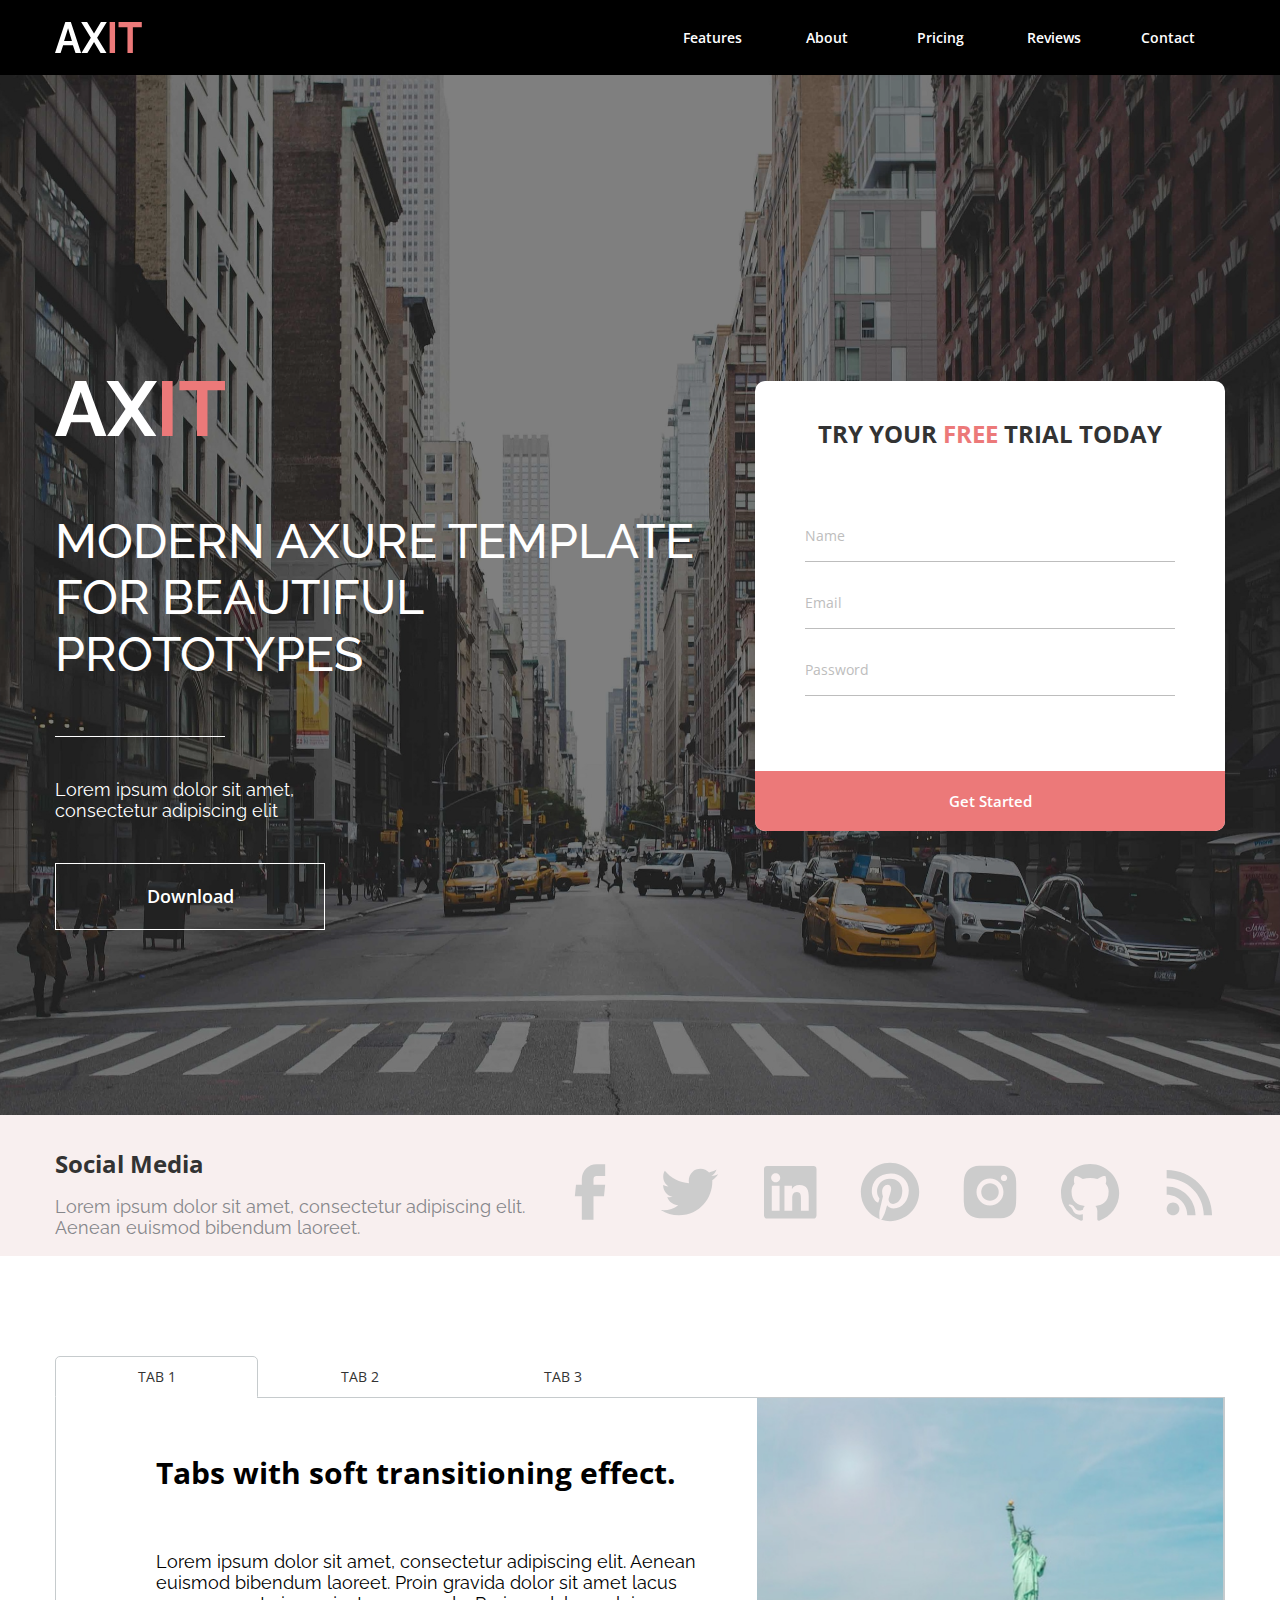
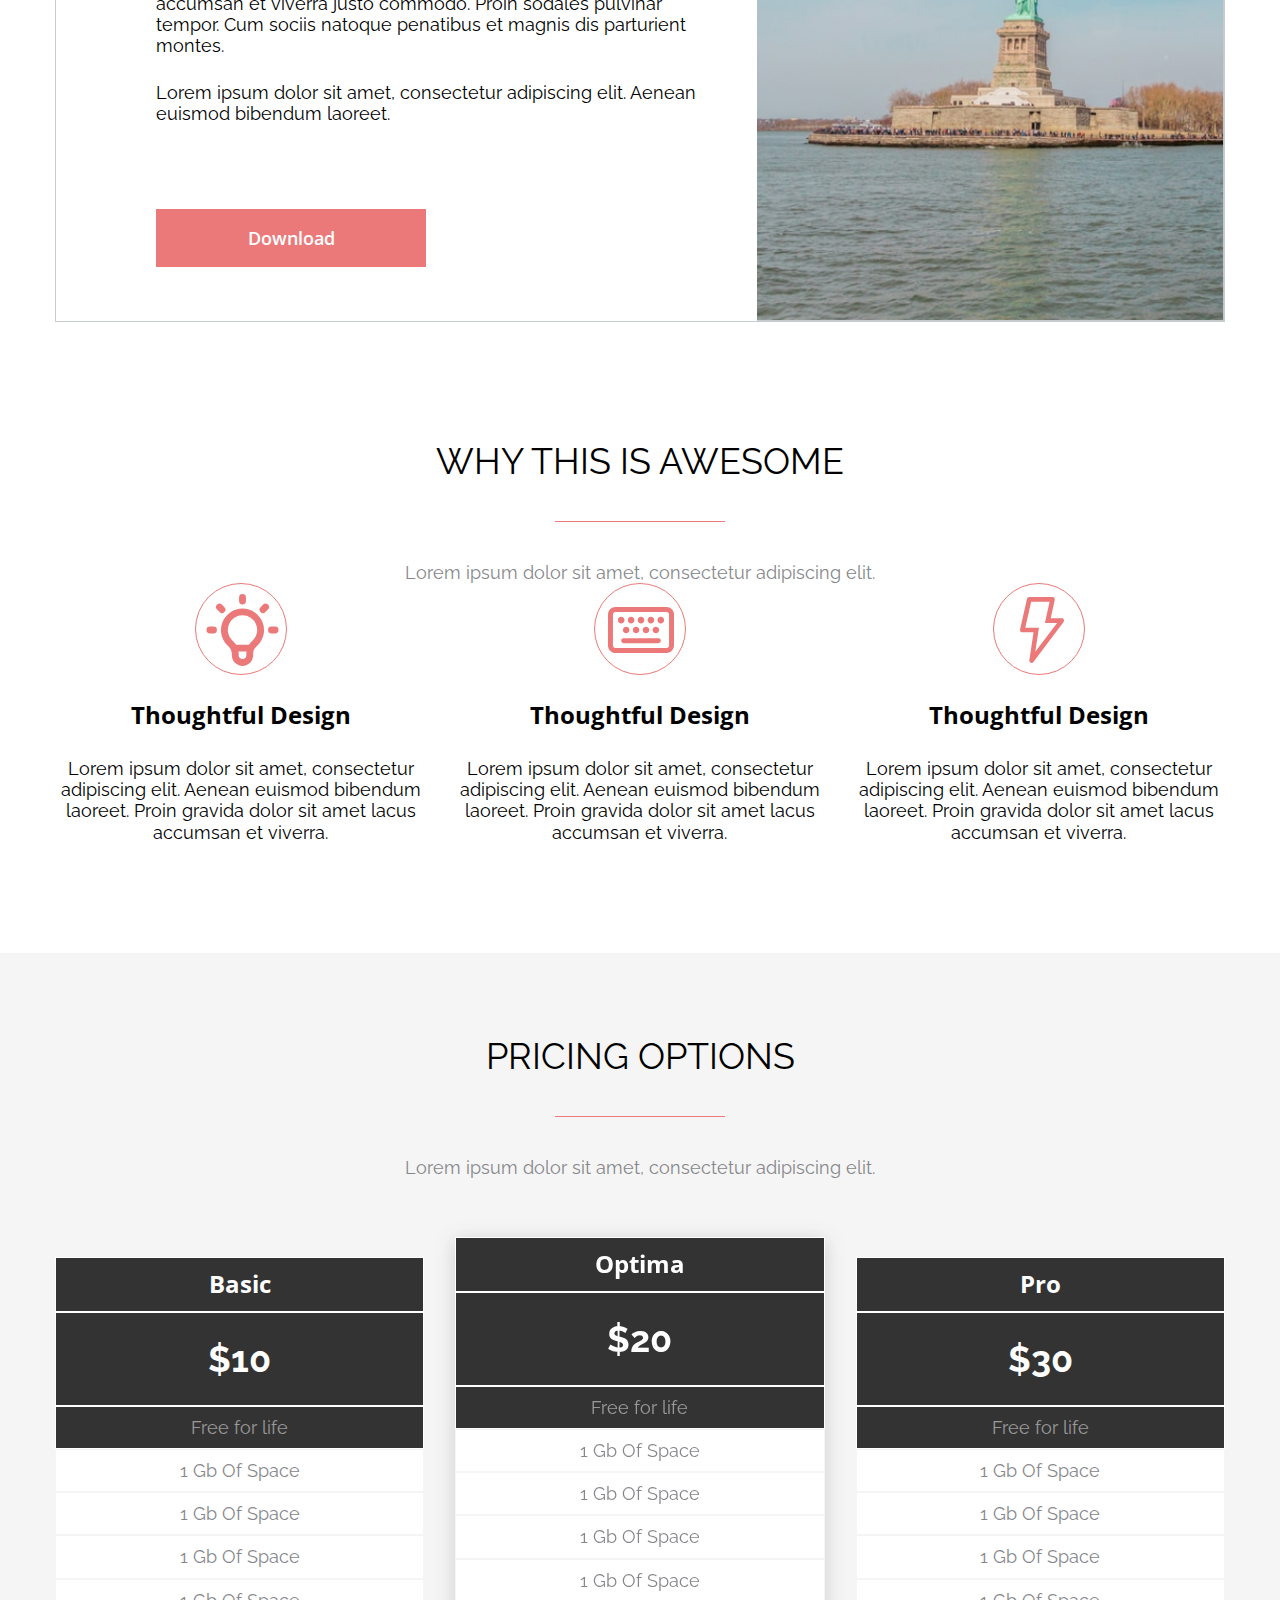
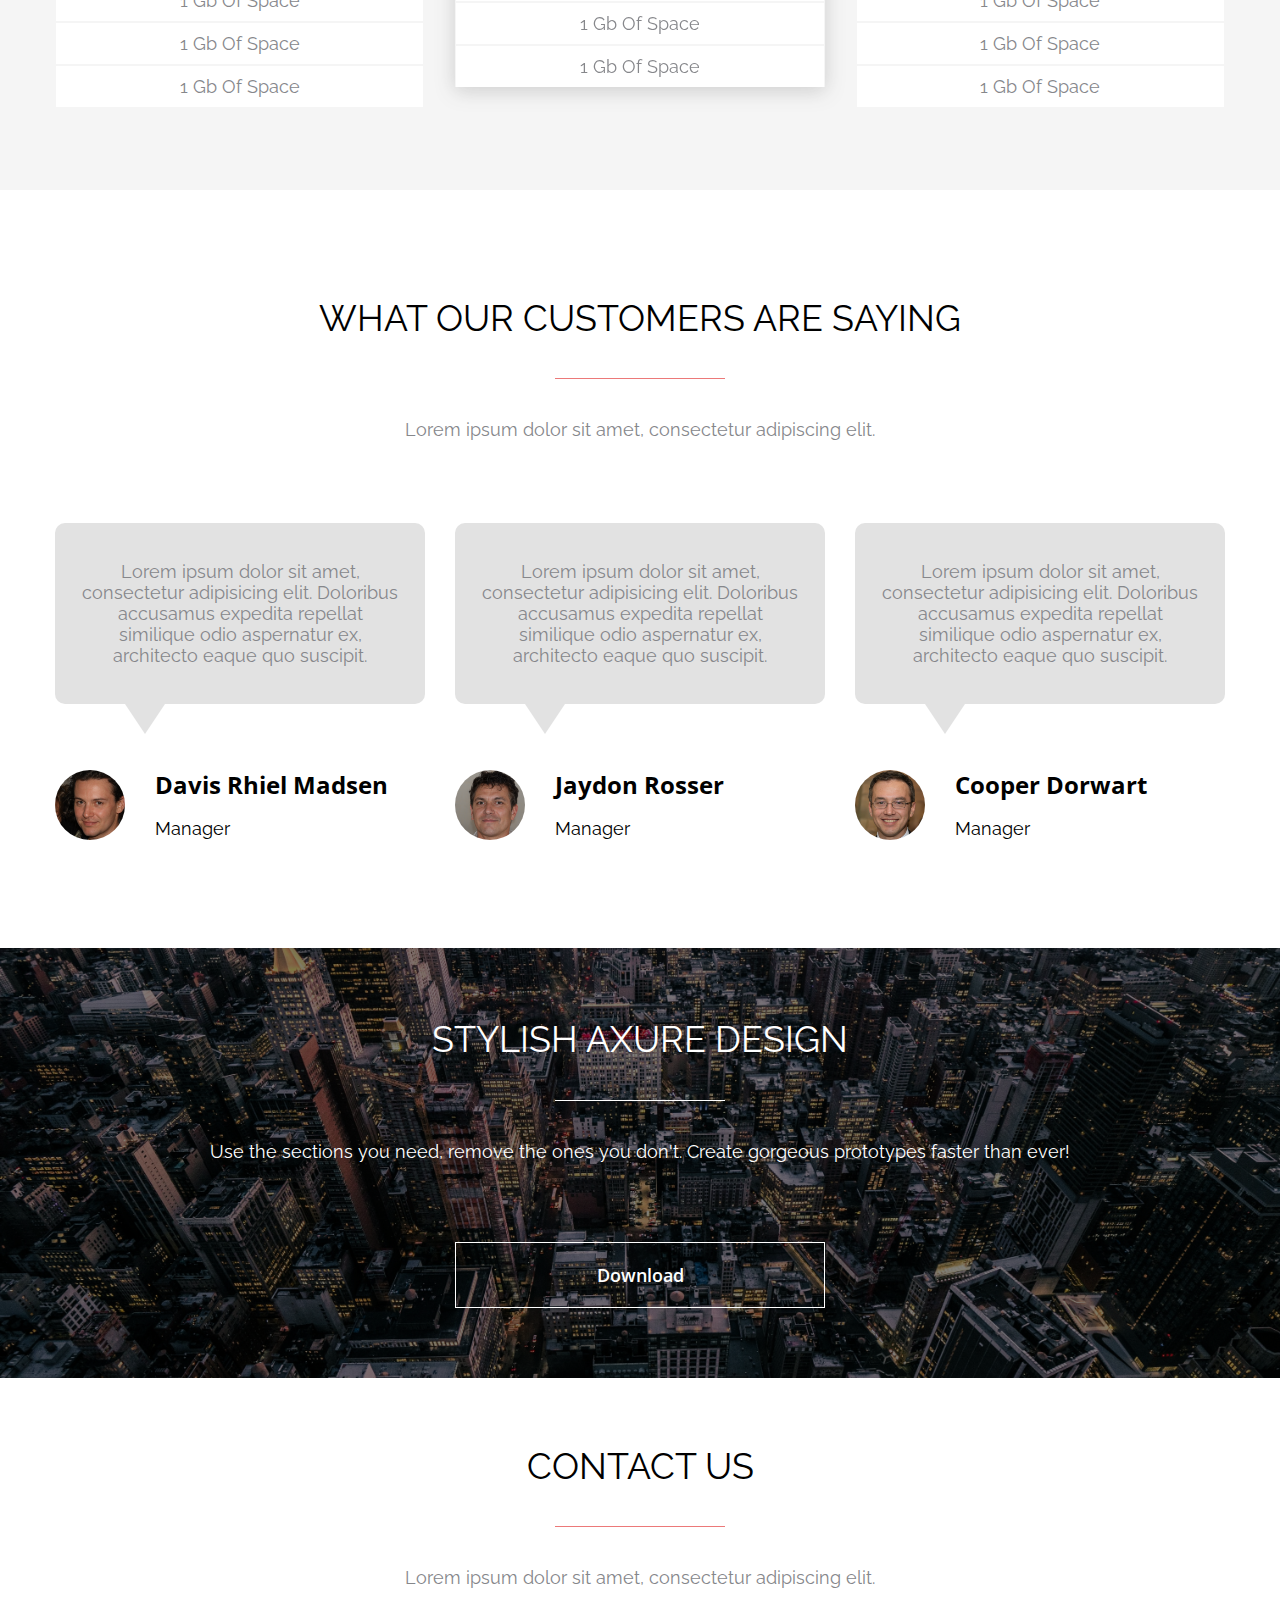
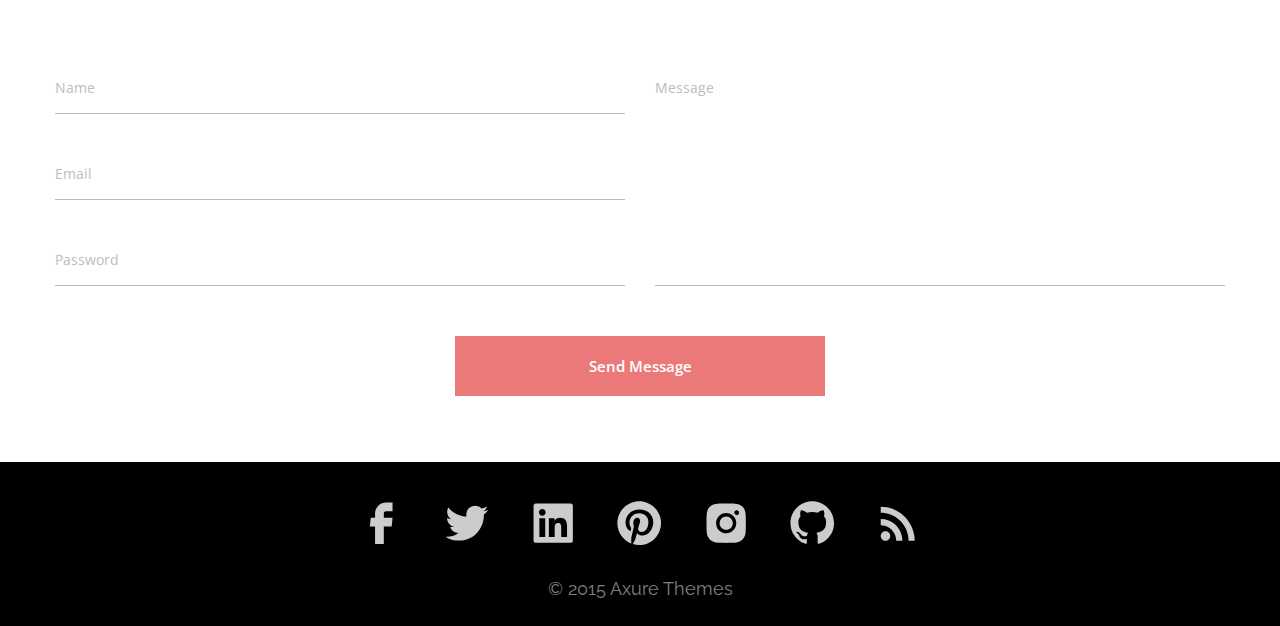
==== commit 450e37dd: "Merge pull request #78 from Natalina-Yarosh/reut-hw8" ====
--- a/index.html
+++ b/index.html
@@ -3,44 +3,37 @@
 <head>
     <meta charset="UTF-8">
     <meta name="viewport" content="width=device-width, initial-scale=1.0">
-    <link rel="stylesheet" href="style/styles.css">
+    <title>Document</title>
     <link rel="preconnect" href="https://fonts.googleapis.com">
-
-<link rel="preconnect" href="https://fonts.gstatic.com" crossorigin>
-<link href="https://fonts.googleapis.com/css2?family=Raleway:wght@100&family=Ubuntu+Condensed&family=Ubuntu:ital,wght@0,300;0,400;0,700;1,400&display=swap" rel="stylesheet">
-<link rel="preconnect" href="https://fonts.googleapis.com">
-<link rel="preconnect" href="https://fonts.gstatic.com" crossorigin>
-<link href="https://fonts.googleapis.com/css2?family=Open+Sans:wght@300&family=Raleway:wght@100&family=Ubuntu+Condensed&family=Ubuntu:ital,wght@0,300;0,400;0,700;1,400&display=swap" rel="stylesheet">
-
-    <title>Axit</title>
+    <link rel="preconnect" href="https://fonts.gstatic.com" crossorigin>
+    <link href="https://fonts.googleapis.com/css2?family=Open+Sans:wght@400;600;700&family=Raleway&display=swap" rel="stylesheet">
+    <link rel="stylesheet" href="css/style.css">
 </head>
-
-<header>
-    <div class="container header__container">
-        <a href="#" class="header__logo">
-            <svg xmlns="http://www.w3.org/2000/svg" width="87" height="31" viewBox="0 0 87 31" fill="none">
+<body>
+
+    <header class="header">
+        <div class="container header__container">
+            <a href="#" class="header__logo">
+                <svg xmlns="http://www.w3.org/2000/svg" width="87" height="31" viewBox="0 0 87 31" fill="none">
                 <path d="M10.3163 0H15.8289L26.1059 31H20.5146L17.9158 23.2718H8.1507L5.5913 31H0L10.3163 0ZM16.9314 19.0366L13.0726 6.24366L9.05633 19.0366H16.9314Z" fill="white"/>
                 <path d="M32.086 0L39.016 11.4394L45.9067 0H51.813L42.1267 15.7183L51.498 31H45.5917L39.016 19.9972L32.401 31H26.4553L35.8266 15.7183L26.1403 0H32.086Z" fill="white"/>
                 <path d="M54.6277 31V0H60.0615V31H54.6277Z" fill="#EC7979"/>
                 <path d="M86.8026 5.2831H77.8644V31H72.47V5.2831H63.5318V0H86.8026V5.2831Z" fill="#EC7979"/>
-            </svg>
-        </a>
-        <nav class="header__nav">
-            <li><a class="header__link" href="#tabs">features</a></li>
-            <li><a class="header__link" href="#awesome">About</a></li>
-            <li><a class="header__link" href="#pricing">Pricing</a></li>
-            <li><a class="header__link" href="#customers">Reviews</a></li>
-            <li><a class="header__link" href="#contact">Contact</a></li>
-        </nav>
-    </div>
-</header>
-
-<body>
-    <!-- banner -->
+              </svg>
+            </a>
+            <nav class="header__links">
+                <a class="header__link" href="#features">Features</a>
+                <a class="header__link" href="#about">About</a>
+                <a class="header__link" href="#pricing">Pricing</a>
+                <a class="header__link" href="#reviews">Reviews</a>
+                <a class="header__link" href="#contact">Contact</a>
+            </nav>
+        </div>
+    </header>
 
     <section class="banner">
         <div class="container banner__container">
-            <div class="banner__info">
+            <div class="banner__wrapper">
                 <div class="banner__logo">
                     <svg xmlns="http://www.w3.org/2000/svg" width="170" height="55" viewBox="0 0 170 55" fill="none">
                         <path d="M20.3089 0H31.161L51.3924 55H40.3853L35.2693 41.2887H16.0456L11.0071 55H0L20.3089 0ZM33.3314 33.7747L25.735 11.0775L17.8284 33.7747H33.3314Z" fill="white"/>
@@ -49,387 +42,337 @@
                         <path d="M170 9.37324H152.499V55H141.936V9.37324H124.435V0H170V9.37324Z" fill="#EC7979"/>
                       </svg>
                 </div>
-                <h1 class="title banner__title">MODERN AXURE TEMPLATE FOR BEAUTIFUL PROTOTYPES</h1>
-                <p class="subtitle banner__subtitle">Lorem ipsum dolor sit amet, consectetur adipiscing elit.</p>
-                <a class="banner__btn" href="#">Download</a>
-            </div>
-            <form class="banner__form-wrapper" >
-                <div class="banner__form">
-                    <h3 class="form__title">Try Your <span class="form__coloring">FREE</span> Trial Today</h3>
-                    <input type="text" class="form__input" placeholder="Name">
-                    <input type="email" class="form__input" placeholder="Email">
-                    <input type="password" class="form__input" placeholder="Password">
-                </div>
-                <button type="submit"  class="form__button">Get Started</button>
+                <h1 class="banner__title">
+                    MODERN AXURE TEMPLATE FOR BEAUTIFUL PROTOTYPES
+                </h1>
+                <p class="banner__text">Lorem ipsum dolor sit amet, consectetur adipiscing elit</p>
+                <button class="banner__button">Download</button>
+            </div>
+            <form  class="banner__form">
+                <legend class="banner__form-legend">Try Your <span>FREE</span> Trial Today</legend>
+                <div class="banner__inputs">
+                    <input class="input banner__input" type="text" placeholder="Name">
+                    <input class="input banner__input" type="email" placeholder="Email">
+                    <input class="input banner__input" type="password" placeholder="Password">
+                </div>
+                <input class="banner__input-button" type="button" value="Get Started">
             </form>
         </div>
     </section>
 
-    <!-- media -->
-
-    <section class="media">
-        <div class="container media__container">
-            <div class="media__info">
-                <h2 class="media__title">Social Media</h2>
-                <p class="media__text">Lorem ipsum dolor sit amet, consectetur adipiscing elit. Aenean euismod bibendum laoreet.</p>
-            </div>
-            <ul class="media__links">
-                <li class="media__link">
-                    <a href="#">
-                        <svg class="social_links__image" xmlns="http://www.w3.org/2000/svg" width="70" height="70" viewBox="0 0 70 70" fill="none">
-                            <path d="M26.827 62.7083H38.4937V39.3458H49.0054L50.1604 27.7375H38.4937V21.875C38.4937 21.1014 38.801 20.3595 39.348 19.8126C39.895 19.2656 40.6368 18.9583 41.4104 18.9583H50.1604V7.29163H41.4104C37.5426 7.29163 33.8333 8.82808 31.0984 11.563C28.3635 14.2979 26.827 18.0072 26.827 21.875V27.7375H20.9937L19.8387 39.3458H26.827V62.7083Z" fill="#CCCCCC"/>
-                        </svg>
-                    </a>
-                </li>
-                <li class="media__link">
-                    <a href="#">
-                    <svg class="social_links__image" xmlns="http://www.w3.org/2000/svg" width="70" height="70" viewBox="0 0 70 70" fill="none">
+    <section class="social">
+        <div class="container social__container">
+            <div class="social__description">
+                <h2 class="social__title">Social Media</h2>
+                <p class="social__text">Lorem ipsum dolor sit amet, consectetur adipiscing elit. 
+                    Aenean euismod bibendum laoreet.</p>
+            </div>
+            <div class="social__icons">
+                <a href="#" class="social__icon">
+                    <svg xmlns="http://www.w3.org/2000/svg" width="70" height="70" viewBox="0 0 70 70" fill="none">
+                        <path d="M26.827 62.7083H38.4937V39.3458H49.0054L50.1604 27.7375H38.4937V21.875C38.4937 21.1014 38.801 20.3595 39.348 19.8126C39.895 19.2656 40.6368 18.9583 41.4104 18.9583H50.1604V7.29163H41.4104C37.5426 7.29163 33.8333 8.82808 31.0984 11.563C28.3635 14.2979 26.827 18.0072 26.827 21.875V27.7375H20.9937L19.8387 39.3458H26.827V62.7083Z" fill="#CCCCCC"/>
+                      </svg>
+                </a>
+                <a href="#" class="social__icon">
+                    <svg xmlns="http://www.w3.org/2000/svg" width="70" height="70" viewBox="0 0 70 70" fill="none">
                         <path d="M57.2629 23.3247C57.3008 23.8351 57.3008 24.3426 57.3008 24.8501C57.3008 40.3813 45.4796 58.278 23.8758 58.278C17.22 58.278 11.0367 56.3501 5.83333 53.0018C6.77833 53.1097 7.68833 53.1476 8.67125 53.1476C13.9591 53.1604 19.0973 51.3922 23.2575 48.128C20.8058 48.0836 18.4292 47.2748 16.4594 45.8143C14.4897 44.3539 13.0252 42.3148 12.2704 39.9818C12.9967 40.0897 13.7258 40.1626 14.49 40.1626C15.5429 40.1626 16.6017 40.0168 17.5846 39.763C14.9239 39.2258 12.5314 37.7836 10.8139 35.6817C9.09639 33.5797 8.15994 30.9478 8.16375 28.2334V28.0876C9.73 28.9597 11.5471 29.5051 13.4721 29.578C11.8594 28.5064 10.5371 27.0522 9.62307 25.3453C8.70905 23.6384 8.23175 21.7317 8.23375 19.7955C8.23375 17.6138 8.81417 15.613 9.83208 13.8688C12.7842 17.5001 16.4661 20.4709 20.6393 22.5887C24.8126 24.7065 29.3841 25.924 34.0579 26.1626C33.8771 25.2876 33.7662 24.3805 33.7662 23.4705C33.7655 21.9275 34.0688 20.3994 34.659 18.9737C35.2491 17.548 36.1145 16.2526 37.2055 15.1615C38.2966 14.0704 39.5921 13.205 41.0178 12.6149C42.4435 12.0248 43.9716 11.7214 45.5146 11.7222C48.8979 11.7222 51.9517 13.1397 54.0983 15.4322C56.7285 14.9236 59.2507 13.9634 61.5533 12.5943C60.6766 15.3091 58.8401 17.6112 56.3879 19.0693C58.7206 18.8032 61.0004 18.1897 63.1517 17.2493C61.545 19.5916 59.554 21.6457 57.2629 23.3247Z" fill="#CCCCCC"/>
                       </svg>
-                    </a>
-                </li>
-                <li class="media__link">
-                    <a href="#">
-                    <svg class="social_links__image" xmlns="http://www.w3.org/2000/svg" width="70" height="70" viewBox="0 0 70 70" fill="none">
+                </a>
+                <a href="#"  class="social__icon">
+                    <svg xmlns="http://www.w3.org/2000/svg" width="70" height="70" viewBox="0 0 70 70" fill="none">
                         <path d="M58.5833 9H11.9167C11.1431 9 10.4013 9.30729 9.85427 9.85427C9.30729 10.4013 9 11.1431 9 11.9167V58.5833C9 59.3569 9.30729 60.0988 9.85427 60.6457C10.4013 61.1927 11.1431 61.5 11.9167 61.5H58.5833C59.3569 61.5 60.0988 61.1927 60.6457 60.6457C61.1927 60.0988 61.5 59.3569 61.5 58.5833V11.9167C61.5 11.1431 61.1927 10.4013 60.6457 9.85427C60.0988 9.30729 59.3569 9 58.5833 9ZM24.5721 53.7329H16.7787V28.6787H24.5721V53.7329ZM20.6754 25.2575C19.478 25.2575 18.3296 24.7818 17.4828 23.9351C16.6361 23.0884 16.1604 21.94 16.1604 20.7425C16.1604 19.545 16.6361 18.3966 17.4828 17.5499C18.3296 16.7032 19.478 16.2275 20.6754 16.2275C21.8729 16.2275 23.0213 16.7032 23.868 17.5499C24.7147 18.3966 25.1904 19.545 25.1904 20.7425C25.1904 21.94 24.7147 23.0884 23.868 23.9351C23.0213 24.7818 21.8729 25.2575 20.6754 25.2575ZM53.7358 53.7329H45.9512V41.55C45.9512 38.645 45.8988 34.9088 41.9029 34.9088C37.8488 34.9088 37.2333 38.0763 37.2333 41.3458V53.7358H29.4546V28.6817H36.9213V32.1058H37.0292C38.0646 30.1371 40.6079 28.0604 44.3908 28.0604C52.2775 28.0604 53.7329 33.2463 53.7329 39.9954V53.7329H53.7358Z" fill="#CCCCCC"/>
                       </svg>
-                    </a>
-                </li>
-                <li class="media__link">
-                    <a href="#">
-                    <svg class="social_links__image" xmlns="http://www.w3.org/2000/svg" width="70" height="70" viewBox="0 0 70 70" fill="none">
+                </a>
+                <a href="#"  class="social__icon">
+                    <svg xmlns="http://www.w3.org/2000/svg" width="70" height="70" viewBox="0 0 70 70" fill="none">
                         <path d="M26.3667 62.8251C29.1667 63.6709 31.9958 64.1667 35 64.1667C42.7355 64.1667 50.1541 61.0938 55.6239 55.624C61.0938 50.1542 64.1667 42.7355 64.1667 35C64.1667 31.1698 63.4123 27.3771 61.9465 23.8384C60.4807 20.2998 58.3323 17.0845 55.6239 14.3761C52.9156 11.6677 49.7003 9.51932 46.1616 8.05355C42.6229 6.58779 38.8302 5.83337 35 5.83337C31.1698 5.83337 27.3771 6.58779 23.8384 8.05355C20.2997 9.51932 17.0844 11.6677 14.376 14.3761C8.90624 19.8459 5.83333 27.2646 5.83333 35C5.83333 47.3959 13.6208 58.0417 24.6167 62.2417C24.3542 59.9667 24.0917 56.2042 24.6167 53.6084L27.9708 39.2C27.9708 39.2 27.125 37.5084 27.125 34.825C27.125 30.8 29.6333 27.7959 32.4917 27.7959C35 27.7959 36.1667 29.6334 36.1667 31.9959C36.1667 34.5042 34.5042 38.0917 33.6583 41.5334C33.1625 44.3917 35.175 46.9 38.0917 46.9C43.2833 46.9 47.3083 41.3584 47.3083 33.5417C47.3083 26.5417 42.2917 21.7584 35.0875 21.7584C26.8625 21.7584 22.0208 27.8834 22.0208 34.3292C22.0208 36.8375 22.8375 39.375 24.1792 41.0375C24.4417 41.2125 24.4417 41.4459 24.3542 41.8834L23.5083 45.0625C23.5083 45.5584 23.1875 45.7334 22.6917 45.3834C18.9583 43.75 16.8 38.4417 16.8 34.1542C16.8 24.9375 23.3333 16.5667 35.9333 16.5667C45.9667 16.5667 53.7833 23.7709 53.7833 33.3375C53.7833 43.3709 47.5708 51.4209 38.675 51.4209C35.8458 51.4209 33.075 49.9042 32.0833 48.125L30.1292 55.0375C29.4583 57.5459 27.6208 60.9 26.3667 62.9125V62.8251Z" fill="#CCCCCC"/>
                       </svg>
-                    </a>
-                </li>
-                <li class="media__link">
-                    <a href="#">
-                    <svg class="social_links__image" xmlns="http://www.w3.org/2000/svg" width="70" height="70" viewBox="0 0 70 70" fill="none">
+                </a>
+                <a href="#"  class="social__icon">
+                    <svg xmlns="http://www.w3.org/2000/svg" width="70" height="70" viewBox="0 0 70 70" fill="none">
                         <path d="M61.0956 24.2228C61.0661 22.0138 60.6526 19.8267 59.8735 17.7595C59.1978 16.0157 58.1659 14.4321 56.8436 13.1098C55.5212 11.7875 53.9376 10.7555 52.1939 10.0799C50.1532 9.31383 47.9973 8.89962 45.8181 8.85487C43.0122 8.72946 42.1226 8.69446 35.0001 8.69446C27.8776 8.69446 26.9647 8.69446 24.1793 8.85487C22.001 8.89995 19.8462 9.31416 17.8064 10.0799C16.0624 10.7551 14.4785 11.7868 13.1562 13.1092C11.8338 14.4316 10.802 16.0155 10.1268 17.7595C9.35923 19.7986 8.94592 21.9539 8.90473 24.1324C8.77931 26.9411 8.74139 27.8307 8.74139 34.9532C8.74139 42.0757 8.74139 42.9857 8.90473 45.774C8.94848 47.9557 9.35973 50.1082 10.1268 52.1528C10.8031 53.8963 11.8357 55.4795 13.1585 56.8013C14.4813 58.1231 16.0653 59.1545 17.8093 59.8295C19.8435 60.6263 21.9987 61.0701 24.1822 61.142C26.991 61.2674 27.8806 61.3053 35.0031 61.3053C42.1256 61.3053 43.0385 61.3053 45.8239 61.142C48.0031 61.099 50.1591 60.6858 52.1997 59.9199C53.943 59.2434 55.5262 58.2112 56.8484 56.889C58.1707 55.5668 59.2029 53.9836 59.8793 52.2403C60.6464 50.1986 61.0576 48.0461 61.1014 45.8615C61.2268 43.0557 61.2647 42.1661 61.2647 35.0407C61.2589 27.9182 61.2589 27.014 61.0956 24.2228ZM34.9826 48.4224C27.5335 48.4224 21.4989 42.3878 21.4989 34.9386C21.4989 27.4895 27.5335 21.4549 34.9826 21.4549C38.5588 21.4549 41.9884 22.8755 44.5171 25.4042C47.0458 27.9329 48.4664 31.3625 48.4664 34.9386C48.4664 38.5147 47.0458 41.9444 44.5171 44.4731C41.9884 47.0018 38.5588 48.4224 34.9826 48.4224ZM49.0031 24.1003C48.5901 24.1007 48.181 24.0196 47.7994 23.8617C47.4177 23.7039 47.071 23.4723 46.7789 23.1802C46.4869 22.8882 46.2553 22.5414 46.0974 22.1598C45.9396 21.7782 45.8585 21.3691 45.8589 20.9561C45.8589 20.5434 45.9402 20.1348 46.0981 19.7535C46.2561 19.3722 46.4875 19.0257 46.7794 18.7339C47.0712 18.4421 47.4176 18.2106 47.7989 18.0526C48.1802 17.8947 48.5889 17.8134 49.0016 17.8134C49.4143 17.8134 49.823 17.8947 50.2043 18.0526C50.5856 18.2106 50.932 18.4421 51.2238 18.7339C51.5157 19.0257 51.7472 19.3722 51.9051 19.7535C52.063 20.1348 52.1443 20.5434 52.1443 20.9561C52.1443 22.6945 50.7385 24.1003 49.0031 24.1003Z" fill="#CCCCCC"/>
                         <path d="M34.9829 43.6974C39.8202 43.6974 43.7416 39.776 43.7416 34.9387C43.7416 30.1014 39.8202 26.1799 34.9829 26.1799C30.1456 26.1799 26.2242 30.1014 26.2242 34.9387C26.2242 39.776 30.1456 43.6974 34.9829 43.6974Z" fill="#CCCCCC"/>
                       </svg>
-                    </a>
-                </li>
-                <li class="media__link">
-                    <a href="#">
-                    <svg class="social_links__image" xmlns="http://www.w3.org/2000/svg" width="70" height="70" viewBox="0 0 70 70" fill="none">
+                </a>
+                <a href="#"  class="social__icon">
+                    <svg xmlns="http://www.w3.org/2000/svg" width="70" height="70" viewBox="0 0 70 70" fill="none">
                         <path fill-rule="evenodd" clip-rule="evenodd" d="M35.0908 7C19.0229 7 6 20.0229 6 36.0908C6 48.9417 14.3329 59.8471 25.8946 63.6971C27.35 63.9596 27.875 63.0642 27.875 62.2942C27.875 61.6029 27.8517 59.7712 27.8429 57.3475C19.7492 59.1033 18.04 53.445 18.04 53.445C16.7217 50.085 14.8113 49.1896 14.8113 49.1896C12.1717 47.3842 15.0125 47.425 15.0125 47.425C17.935 47.6292 19.4663 50.4233 19.4663 50.4233C22.0621 54.8683 26.2796 53.585 27.9304 52.8412C28.1958 50.96 28.9542 49.6767 29.7825 48.9504C23.325 48.2183 16.535 45.7217 16.535 34.5713C16.535 31.4008 17.6696 28.7992 19.5217 26.7692C19.2271 26.0312 18.2208 23.0708 19.8104 19.0692C19.8104 19.0692 22.2517 18.2846 27.8079 22.0471C30.1809 21.4015 32.6287 21.072 35.0879 21.0671C37.5472 21.0711 39.9951 21.4006 42.3679 22.0471C47.9271 18.2817 50.3654 19.0692 50.3654 19.0692C51.955 23.0708 50.9575 26.0312 50.6542 26.7692C52.5208 28.7992 53.6408 31.3979 53.6408 34.5713C53.6408 45.7508 46.845 48.2067 40.3642 48.9271C41.3996 49.8254 42.3329 51.5988 42.3329 54.3113C42.3329 58.2021 42.2979 61.3404 42.2979 62.2942C42.2979 63.0729 42.8171 63.9771 44.3017 63.6913C55.8575 59.8354 64.1817 48.9388 64.1817 36.0908C64.1817 20.0229 51.1588 7 35.0908 7Z" fill="#CCCCCC"/>
                       </svg>
-                    </a>
-                </li>
-                <li class="media__link">
-                    <a href="#">
-                        <svg class="social_links__image" xmlns="http://www.w3.org/2000/svg" width="70" height="70" viewBox="0 0 70 70" fill="none">
-                            <path d="M18.025 58.3334C21.5366 58.3334 24.3834 55.4866 24.3834 51.975C24.3834 48.4634 21.5366 45.6167 18.025 45.6167C14.5134 45.6167 11.6667 48.4634 11.6667 51.975C11.6667 55.4866 14.5134 58.3334 18.025 58.3334Z" fill="#CCCCCC"/>
-                            <path d="M11.6667 12.9498V21.204C32.1709 21.204 48.7959 37.829 48.7959 58.3332H57.05C57.05 33.279 36.7209 12.9498 11.6667 12.9498ZM11.6667 29.4582V37.7123C23.0417 37.7123 32.2875 46.9582 32.2875 58.3332H40.5417C40.5417 42.379 27.6209 29.4582 11.6667 29.4582Z" fill="#CCCCCC"/>
+                </a>
+                <a href="#"  class="social__icon">
+                    <svg xmlns="http://www.w3.org/2000/svg" width="70" height="70" viewBox="0 0 70 70" fill="none">
+                        <path d="M18.025 58.3334C21.5366 58.3334 24.3834 55.4866 24.3834 51.975C24.3834 48.4634 21.5366 45.6167 18.025 45.6167C14.5134 45.6167 11.6667 48.4634 11.6667 51.975C11.6667 55.4866 14.5134 58.3334 18.025 58.3334Z" fill="#CCCCCC"/>
+                        <path d="M11.6667 12.9498V21.204C32.1709 21.204 48.7959 37.829 48.7959 58.3332H57.05C57.05 33.279 36.7209 12.9498 11.6667 12.9498ZM11.6667 29.4582V37.7123C23.0417 37.7123 32.2875 46.9582 32.2875 58.3332H40.5417C40.5417 42.379 27.6209 29.4582 11.6667 29.4582Z" fill="#CCCCCC"/>
+                      </svg>
+                </a>
+            </div>
+        </div>
+    </section>
+
+    <div class="tabs" id="features">
+        <div class="container">
+            <div class="tabs__list">
+                <button class="tabs__item tabs__item-active ">tab 1</button>
+                <button class="tabs__item">tab 2</button>
+                <button class="tabs__item">tab 3</button>
+            </div>
+            <div class="tab__content">
+                <div class="tab__content-description">
+                    <h2 class="tab__title">Tabs with soft transitioning effect.</h2>
+                    <p class="tab__text">Lorem ipsum dolor sit amet, consectetur adipiscing elit. Aenean euismod bibendum laoreet. Proin gravida dolor sit amet lacus accumsan et viverra justo commodo. Proin sodales pulvinar tempor. Cum sociis natoque  penatibus et magnis dis parturient montes.</p>
+                    <p class="tab__text">Lorem ipsum dolor sit amet, consectetur adipiscing elit. Aenean euismod  bibendum laoreet.</p>
+                    <button class="tab__button">Download</button>                  
+                </div>
+                <div class="tab__content-image">
+                    <img class="tab__image" src="img/freedom.jpg" alt="freedom">
+                </div>
+            </div>
+        </div>
+    </div>
+
+    <section class="design" id="about">
+        <div class="container">
+            <div class="head head__design">
+                <h2 class="head__title">
+                    WHY THIS IS AWESOME
+                </h2>
+                <p class="head__text">Lorem ipsum dolor sit amet, consectetur adipiscing elit.</p>
+            </div>          
+            <div class="design__wrapper">
+                <div class="design__item">
+                    <div class="design__wrapper-icon">
+                        <svg xmlns="http://www.w3.org/2000/svg" width="93" height="92" viewBox="0 0 93 92" fill="none">
+                            <path d="M38.0362 64.0594H54.9602H38.0362ZM46.5 13.4931V17.105V13.4931ZM69.5481 23.014L66.9876 25.5676L69.5481 23.014ZM79.0948 46H75.4731H79.0948ZM17.5269 46H13.9052H17.5269ZM26.0124 25.5676L23.4519 23.014L26.0124 25.5676ZM33.6939 58.7716C31.1619 56.2458 29.4377 53.0279 28.7394 49.5248C28.0411 46.0218 28.4 42.3909 29.7707 39.0912C31.1414 35.7916 33.4623 32.9714 36.4401 30.9872C39.4179 29.003 42.9187 27.944 46.5 27.944C50.0813 27.944 53.5821 29.003 56.5599 30.9872C59.5377 32.9714 61.8586 35.7916 63.2293 39.0912C64.6 42.3909 64.9589 46.0218 64.2606 49.5248C63.5623 53.0279 61.8381 56.2458 59.3061 58.7716L57.3215 60.7473C56.1868 61.8791 55.2868 63.2227 54.6729 64.7013C54.059 66.18 53.7431 67.7648 53.7433 69.3652V71.2831C53.7433 73.199 52.9801 75.0364 51.6218 76.3911C50.2634 77.7458 48.421 78.5069 46.5 78.5069C44.579 78.5069 42.7366 77.7458 41.3782 76.3911C40.0199 75.0364 39.2567 73.199 39.2567 71.2831V69.3652C39.2567 66.1326 37.9674 63.03 35.6785 60.7473L33.6939 58.7716Z" stroke="#EC7979" stroke-width="6.83333" stroke-linecap="round" stroke-linejoin="round"/>
+                            </svg>
+                    </div>
+                    <h3 class="design__title">Thoughtful Design</h3>
+                    <p class="design__text">
+                        Lorem ipsum dolor sit amet, consectetur adipiscing  elit. Aenean euismod bibendum laoreet. Proin gravida  dolor sit amet lacus accumsan et viverra.
+                    </p>
+                </div>     
+                <div class="design__item">
+                    <div class="design__wrapper-icon">
+                        <svg xmlns="http://www.w3.org/2000/svg" width="92" height="92" viewBox="0 0 92 92" fill="none">
+                            <path d="M71.5732 23C73.543 23 75.432 23.7786 76.8248 25.1645C78.2176 26.5505 79.0001 28.4302 79.0001 30.3902V61.6098C79.0001 63.5698 78.2176 65.4495 76.8248 66.8355C75.432 68.2214 73.543 69 71.5732 69H20.4269C19.4516 69 18.4859 68.8088 17.5848 68.4375C16.6837 68.0661 15.865 67.5217 15.1754 66.8355C14.4857 66.1492 13.9387 65.3345 13.5654 64.4379C13.1922 63.5413 13.0001 62.5803 13.0001 61.6098V30.3902C13.0001 28.4302 13.7826 26.5505 15.1754 25.1645C16.5682 23.7786 18.4572 23 20.4269 23H71.5732ZM71.5732 27.9268H20.4269C19.7704 27.9268 19.1407 28.1863 18.6764 28.6483C18.2122 29.1103 17.9513 29.7369 17.9513 30.3902V61.6098C17.9513 62.9696 19.0604 64.0732 20.4269 64.0732H71.5732C72.2298 64.0732 72.8595 63.8137 73.3238 63.3517C73.788 62.8897 74.0489 62.2631 74.0489 61.6098V30.3902C74.0489 29.7369 73.788 29.1103 73.3238 28.6483C72.8595 28.1863 72.2298 27.9268 71.5732 27.9268ZM28.679 54.2031H63.3377C63.9649 54.2033 64.5687 54.4404 65.027 54.8665C65.4853 55.2926 65.764 55.876 65.8068 56.4986C65.8495 57.1213 65.6532 57.737 65.2573 58.2211C64.8615 58.7053 64.2957 59.0219 63.6744 59.107L63.3377 59.13H28.679C28.0518 59.1298 27.448 58.8927 26.9897 58.4666C26.5314 58.0405 26.2527 57.4571 26.2099 56.8345C26.1672 56.2118 26.3635 55.5961 26.7594 55.112C27.1552 54.6278 27.7209 54.3112 28.3423 54.2261L28.679 54.2031ZM60.8621 42.7072C61.7375 42.7072 62.5771 43.0533 63.1961 43.6693C63.8151 44.2852 64.1629 45.1207 64.1629 45.9918C64.1629 46.8629 63.8151 47.6983 63.1961 48.3143C62.5771 48.9303 61.7375 49.2763 60.8621 49.2763C59.9866 49.2763 59.147 48.9303 58.528 48.3143C57.909 47.6983 57.5612 46.8629 57.5612 45.9918C57.5612 45.1207 57.909 44.2852 58.528 43.6693C59.147 43.0533 59.9866 42.7072 60.8621 42.7072ZM41.0736 42.7072C41.949 42.7072 42.7886 43.0533 43.4076 43.6693C44.0267 44.2852 44.3744 45.1207 44.3744 45.9918C44.3744 46.8629 44.0267 47.6983 43.4076 48.3143C42.7886 48.9303 41.949 49.2763 41.0736 49.2763C40.1982 49.2763 39.3586 48.9303 38.7396 48.3143C38.1206 47.6983 37.7728 46.8629 37.7728 45.9918C37.7728 45.1207 38.1206 44.2852 38.7396 43.6693C39.3586 43.0533 40.1982 42.7072 41.0736 42.7072ZM31.1711 42.7072C32.0466 42.7072 32.8861 43.0533 33.5052 43.6693C34.1242 44.2852 34.472 45.1207 34.472 45.9918C34.472 46.8629 34.1242 47.6983 33.5052 48.3143C32.8861 48.9303 32.0466 49.2763 31.1711 49.2763C30.2957 49.2763 29.4561 48.9303 28.8371 48.3143C28.2181 47.6983 27.8703 46.8629 27.8703 45.9918C27.8703 45.1207 28.2181 44.2852 28.8371 43.6693C29.4561 43.0533 30.2957 42.7072 31.1711 42.7072ZM50.9761 42.7072C51.8515 42.7072 52.6911 43.0533 53.3101 43.6693C53.9291 44.2852 54.2769 45.1207 54.2769 45.9918C54.2769 46.8629 53.9291 47.6983 53.3101 48.3143C52.6911 48.9303 51.8515 49.2763 50.9761 49.2763C50.1007 49.2763 49.2611 48.9303 48.642 48.3143C48.023 47.6983 47.6753 46.8629 47.6753 45.9918C47.6753 45.1207 48.023 44.2852 48.642 43.6693C49.2611 43.0533 50.1007 42.7072 50.9761 42.7072ZM26.2034 32.8536C27.0788 32.8536 27.9184 33.1997 28.5374 33.8156C29.1565 34.4316 29.5042 35.2671 29.5042 36.1382C29.5042 37.0093 29.1565 37.8447 28.5374 38.4607C27.9184 39.0767 27.0788 39.4227 26.2034 39.4227C25.328 39.4227 24.4884 39.0767 23.8694 38.4607C23.2503 37.8447 22.9026 37.0093 22.9026 36.1382C22.9026 35.2671 23.2503 34.4316 23.8694 33.8156C24.4884 33.1997 25.328 32.8536 26.2034 32.8536ZM36.0894 32.8536C36.9648 32.8536 37.8044 33.1997 38.4234 33.8156C39.0424 34.4316 39.3902 35.2671 39.3902 36.1382C39.3902 37.0093 39.0424 37.8447 38.4234 38.4607C37.8044 39.0767 36.9648 39.4227 36.0894 39.4227C35.2139 39.4227 34.3744 39.0767 33.7553 38.4607C33.1363 37.8447 32.7885 37.0093 32.7885 36.1382C32.7885 35.2671 33.1363 34.4316 33.7553 33.8156C34.3744 33.1997 35.2139 32.8536 36.0894 32.8536ZM45.9918 32.8536C46.8673 32.8536 47.7068 33.1997 48.3259 33.8156C48.9449 34.4316 49.2927 35.2671 49.2927 36.1382C49.2927 37.0093 48.9449 37.8447 48.3259 38.4607C47.7068 39.0767 46.8673 39.4227 45.9918 39.4227C45.1164 39.4227 44.2768 39.0767 43.6578 38.4607C43.0388 37.8447 42.691 37.0093 42.691 36.1382C42.691 35.2671 43.0388 34.4316 43.6578 33.8156C44.2768 33.1997 45.1164 32.8536 45.9918 32.8536ZM55.8943 32.8536C56.7697 32.8536 57.6093 33.1997 58.2283 33.8156C58.8474 34.4316 59.1951 35.2671 59.1951 36.1382C59.1951 37.0093 58.8474 37.8447 58.2283 38.4607C57.6093 39.0767 56.7697 39.4227 55.8943 39.4227C55.0189 39.4227 54.1793 39.0767 53.5603 38.4607C52.9413 37.8447 52.5935 37.0093 52.5935 36.1382C52.5935 35.2671 52.9413 34.4316 53.5603 33.8156C54.1793 33.1997 55.0189 32.8536 55.8943 32.8536ZM65.7968 32.8536C66.6722 32.8536 67.5118 33.1997 68.1308 33.8156C68.7499 34.4316 69.0976 35.2671 69.0976 36.1382C69.0976 37.0093 68.7499 37.8447 68.1308 38.4607C67.5118 39.0767 66.6722 39.4227 65.7968 39.4227C64.9214 39.4227 64.0818 39.0767 63.4628 38.4607C62.8437 37.8447 62.496 37.0093 62.496 36.1382C62.496 35.2671 62.8437 34.4316 63.4628 33.8156C64.0818 33.1997 64.9214 32.8536 65.7968 32.8536Z" fill="#EC7979"/>
+                          </svg>
+                    </div>
+                    <h3 class="design__title">Thoughtful Design</h3>
+                <p class="design__text">
+                    Lorem ipsum dolor sit amet, consectetur adipiscing  elit. Aenean euismod bibendum laoreet. Proin gravida  dolor sit amet lacus accumsan et viverra.
+                </p>
+                </div>
+                <div class="design__item">
+                    <div class="design__wrapper-icon">
+                        <svg xmlns="http://www.w3.org/2000/svg" width="92" height="92" viewBox="0 0 92 92" fill="none">
+                            <g clip-path="url(#clip0_1_181)">
+                              <path d="M36.7308 78.8114C36.2572 78.6078 35.8637 78.2494 35.6123 77.7927C35.3608 77.336 35.2659 76.8071 35.3423 76.2893L39.5542 48.3575H28.3765C28.0221 48.3672 27.6703 48.2939 27.3482 48.1432C27.026 47.9925 26.7422 47.7684 26.5186 47.4882C26.2949 47.2081 26.1375 46.8793 26.0584 46.5274C25.9793 46.1754 25.9806 45.8096 26.0622 45.4583L33.0049 14.8158C33.1271 14.2885 33.4239 13.8201 33.8454 13.4895C34.2669 13.1589 34.7874 12.9864 35.3192 13.0008H58.4615C58.8072 12.9996 59.1488 13.0774 59.4612 13.2283C59.7735 13.3792 60.0488 13.5995 60.2666 13.873C60.4875 14.1495 60.6439 14.4735 60.724 14.8206C60.8042 15.1676 60.806 15.5287 60.7294 15.8765L56.7258 34.2149H67.7184C68.1521 34.214 68.5774 34.3373 68.9456 34.5706C69.3139 34.804 69.6104 35.1381 69.8012 35.5348C69.967 35.9156 70.0308 36.3343 69.9861 36.7484C69.9414 37.1624 69.7898 37.557 69.5466 37.892L39.4616 77.9629C39.2583 78.2699 38.9868 78.5238 38.6692 78.7039C38.3515 78.8841 37.9967 78.9856 37.6334 79C37.3237 78.9941 37.0178 78.9302 36.7308 78.8114ZM50.9402 38.9291L55.5687 17.7151H37.1705L31.2924 43.6433H44.9695L41.2899 67.8744L63.0899 38.9291H50.9402Z" fill="#EC7979"/>
+                            </g>
+                            <defs>
+                              <clipPath id="clip0_1_181">
+                                <rect width="92" height="92" rx="46" fill="white"/>
+                              </clipPath>
+                            </defs>
+                          </svg>
+                    </div>
+                    <h3 class="design__title">Thoughtful Design</h3>
+                <p class="design__text">
+                    Lorem ipsum dolor sit amet, consectetur adipiscing  elit. Aenean euismod bibendum laoreet. Proin gravida  dolor sit amet lacus accumsan et viverra.
+                </p>
+                </div>
+            </div>          
+        </div>
+    </section>
+
+    <section class="pricing" id="pricing">
+        <div class="container">
+            <div class="head pricing__head">
+                <h2 class="head__title">pricing options</h2>
+                <p class="head__text">Lorem ipsum dolor sit amet, consectetur adipiscing elit.</p>
+            </div>
+            <div class="pricing__variants">
+                <div class="pricing__item">
+                    <div class="pricing__info">
+                        <p class="pricing__info-plan">Basic</p>
+                        <p class="pricing__info-price">$10</p>
+                        <p class="pricing__info__text">Free for life</p>
+                    </div>
+                    <ul class="pricing__offers">
+                        <li class="pricing__offer">1 gb of space</li>
+                        <li class="pricing__offer">1 gb of space</li>
+                        <li class="pricing__offer">1 gb of space</li>
+                        <li class="pricing__offer">1 gb of space</li>
+                        <li class="pricing__offer">1 gb of space</li>
+                        <li class="pricing__offer">1 gb of space</li>
+                    </ul>
+                </div> 
+                <div class="pricing__item pricing__item-main">
+                    <div class="pricing__info">
+                        <p class="pricing__info-plan">Optima</p>
+                        <p class="pricing__info-price">$20</p>
+                        <p class="pricing__info__text">Free for life</p>
+                    </div>
+                    <ul class="pricing__offers">
+                        <li class="pricing__offer">1 gb of space</li>
+                        <li class="pricing__offer">1 gb of space</li>
+                        <li class="pricing__offer">1 gb of space</li>
+                        <li class="pricing__offer">1 gb of space</li>
+                        <li class="pricing__offer">1 gb of space</li>
+                        <li class="pricing__offer">1 gb of space</li>
+                    </ul>
+                </div> 
+                <div class="pricing__item">
+                    <div class="pricing__info">
+                        <p class="pricing__info-plan">Pro</p>
+                        <p class="pricing__info-price">$30</p>
+                        <p class="pricing__info__text">Free for life</p>
+                    </div>
+                    <ul class="pricing__offers">
+                        <li class="pricing__offer">1 gb of space</li>
+                        <li class="pricing__offer">1 gb of space</li>
+                        <li class="pricing__offer">1 gb of space</li>
+                        <li class="pricing__offer">1 gb of space</li>
+                        <li class="pricing__offer">1 gb of space</li>
+                        <li class="pricing__offer">1 gb of space</li>
+                    </ul>
+                </div> 
+            </div>  
+                   
+        </div>
+    </section>
+
+    <section class="customers" id="reviews">
+        <div class="container">
+            <div class="head customers__head">
+                <h2 class="head__title">what our customers are saying</h2>
+                <p class="head__text">Lorem ipsum dolor sit amet, consectetur adipiscing elit.</p>
+            </div>
+            <div class="customers__wrapper">
+                <div class="customer">
+                    <p class="customer__text">Lorem ipsum dolor sit amet, 
+                        consectetur adipisicing elit. Doloribus 
+                        accusamus expedita repellat similique 
+                        odio aspernatur ex, architecto eaque 
+                        quo suscipit.</p>
+                    <div class="customer__self">
+                        <div class="customer__photo-wrapper">
+                            <img class="customer__photo" src="img/1.png" alt="">
+                        </div>
+                        <div class="customer__self-info">
+                            <p class="customer__self-name">Davis Rhiel Madsen</p>
+                            <p class="customer__self-post">Manager</p>
+                        </div>
+                    </div>
+                </div>
+                <div class="customer">
+                    <p class="customer__text">Lorem ipsum dolor sit amet, 
+                        consectetur adipisicing elit. Doloribus 
+                        accusamus expedita repellat similique 
+                        odio aspernatur ex, architecto eaque 
+                        quo suscipit.</p>
+                    <div class="customer__self">
+                        <div class="customer__photo-wrapper">
+                            <img class="customer__photo" src="img/2.png" alt="">
+                        </div>
+                        <div class="customer__self-info">
+                            <p class="customer__self-name">Jaydon Rosser</p>
+                            <p class="customer__self-post">Manager</p>
+                        </div>
+                    </div>
+                </div>
+                <div class="customer">
+                    <p class="customer__text">Lorem ipsum dolor sit amet, 
+                        consectetur adipisicing elit. Doloribus 
+                        accusamus expedita repellat similique 
+                        odio aspernatur ex, architecto eaque 
+                        quo suscipit.</p>
+                    <div class="customer__self">
+                        <div class="customer__photo-wrapper">
+                            <img class="customer__photo" src="img/3.png" alt="">
+                        </div>
+                        <div class="customer__self-info">
+                            <p class="customer__self-name">Cooper Dorwart</p>
+                            <p class="customer__self-post">Manager</p>
+                        </div>
+                    </div>
+                </div>
+            </div>
+        </div>
+    </section>
+
+    <section class="stylish">
+        <div class="container stylish__container">
+            <div class="head stylish__head">
+                <h2 class="head__title stylish__head-title">STYLISH AXURE DESIGN</h2>
+                <p class="head__text stylish__head-text">Use the sections you need, remove the ones you don't.  Create gorgeous prototypes faster than ever!</p>
+            </div>
+            <button class="stylish__button">Download</button>
+        </div>
+    </section>
+
+    <section class="contact" id="contact">
+        <div class="container">
+            <div class="head contact__head">
+                <h2 class="head__title">contact us</h2>
+                <p class="head__text">Lorem ipsum dolor sit amet, consectetur adipiscing elit.</p>
+            </div>
+             <form class="contact__form">
+                <div class="contact__wrapper">
+                    <div class="contact__inputs">
+                        <input class="input contact__input" type="text" placeholder="Name">
+                        <input class="input contact__input" type="email" placeholder="Email">
+                        <input class="input contact__input" type="password" placeholder="Password">
+                    </div>
+                    <textarea class="contact__textarea" placeholder="Message"></textarea>
+                </div>
+                <input class="contact__input-button" type="button" value="Send Message">
+             </form>
+        </div>
+    </section>
+
+    <footer class="footer">
+        <div class="container">
+            <div class="footer__icons">
+                <a href="#" class="footer__icon">
+                    <svg xmlns="http://www.w3.org/2000/svg" width="54" height="54" viewBox="0 0 54 54" fill="none">
+                        <path d="M20.3885 47.6584H29.2552V29.9029H37.2441L38.1219 21.0806H29.2552V16.6251C29.2552 16.0372 29.4887 15.4734 29.9044 15.0577C30.3201 14.642 30.884 14.4084 31.4719 14.4084H38.1219V5.54175H31.4719C28.5324 5.54175 25.7133 6.70945 23.6348 8.78798C21.5562 10.8665 20.3885 13.6856 20.3885 16.6251V21.0806H15.9552L15.0774 29.9029H20.3885V47.6584Z" fill="#CCCCCC"/>
+                    </svg>
+                </a>
+                <a href="#" class="footer__icon">
+                    <svg xmlns="http://www.w3.org/2000/svg" width="54" height="54" viewBox="0 0 54 54" fill="none">
+                        <path d="M43.5198 17.7268C43.5486 18.1148 43.5486 18.5005 43.5486 18.8862C43.5486 30.6899 34.5645 44.2914 18.1456 44.2914C13.0872 44.2914 8.38785 42.8262 4.43332 40.2814C5.15152 40.3634 5.84312 40.3923 6.59014 40.3923C10.6089 40.402 14.5139 39.0581 17.6757 36.5774C15.8124 36.5436 14.0062 35.9289 12.5092 34.819C11.0122 33.709 9.89914 32.1593 9.3255 30.3862C9.87745 30.4682 10.4316 30.5237 11.0124 30.5237C11.8126 30.5237 12.6173 30.4128 13.3643 30.22C11.3421 29.8117 9.52384 28.7156 8.21854 27.1182C6.91325 25.5207 6.20154 23.5204 6.20444 21.4575V21.3467C7.39479 22.0094 8.77577 22.424 10.2388 22.4794C9.01315 21.6649 8.00818 20.5598 7.31352 19.2625C6.61886 17.9653 6.25611 16.5162 6.25764 15.0447C6.25764 13.3866 6.69875 11.866 7.47237 10.5404C9.71594 13.3002 12.5142 15.558 15.6859 17.1675C18.8575 18.777 22.3319 19.7024 25.884 19.8837C25.7466 19.2187 25.6623 18.5293 25.6623 17.8377C25.6618 16.665 25.8923 15.5036 26.3408 14.4201C26.7893 13.3366 27.447 12.352 28.2762 11.5228C29.1054 10.6936 30.09 10.0359 31.1735 9.58741C32.257 9.13891 33.4184 8.90835 34.5911 8.90894C37.1624 8.90894 39.4832 9.98624 41.1147 11.7285C43.1136 11.342 45.0306 10.6123 46.7805 9.57172C46.1142 11.635 44.7185 13.3846 42.8548 14.4927C44.6277 14.2905 46.3603 13.8243 47.9953 13.1095C46.7742 14.8897 45.261 16.4508 43.5198 17.7268Z" fill="#CCCCCC"/>
+                    </svg>
+                </a>
+                <a href="#" class="footer__icon">
+                    <svg xmlns="http://www.w3.org/2000/svg" width="54" height="54" viewBox="0 0 54 54" fill="none">
+                        <path d="M44.3333 6.6499H8.86667C8.27877 6.6499 7.71495 6.88344 7.29925 7.29915C6.88354 7.71485 6.65 8.27867 6.65 8.86657V44.3332C6.65 44.9211 6.88354 45.4849 7.29925 45.9007C7.71495 46.3164 8.27877 46.5499 8.86667 46.5499H44.3333C44.9212 46.5499 45.485 46.3164 45.9008 45.9007C46.3165 45.4849 46.55 44.9211 46.55 44.3332V8.86657C46.55 8.27867 46.3165 7.71485 45.9008 7.29915C45.485 6.88344 44.9212 6.6499 44.3333 6.6499ZM18.4848 40.6469H12.5619V21.6058H18.4848V40.6469ZM15.5233 19.0056C14.6133 19.0056 13.7405 18.6441 13.097 18.0006C12.4534 17.3571 12.0919 16.4843 12.0919 15.5742C12.0919 14.6641 12.4534 13.7913 13.097 13.1478C13.7405 12.5043 14.6133 12.1428 15.5233 12.1428C16.4334 12.1428 17.3062 12.5043 17.9497 13.1478C18.5932 13.7913 18.9547 14.6641 18.9547 15.5742C18.9547 16.4843 18.5932 17.3571 17.9497 18.0006C17.3062 18.6441 16.4334 19.0056 15.5233 19.0056ZM40.6492 40.6469H34.7329V31.3879C34.7329 29.1801 34.693 26.3406 31.6562 26.3406C28.5751 26.3406 28.1073 28.7479 28.1073 31.2327V40.6491H22.1955V21.608H27.8701V24.2103H27.9522C28.7391 22.7141 30.672 21.1358 33.547 21.1358C39.5409 21.1358 40.647 25.0771 40.647 30.2064V40.6469H40.6492Z" fill="#CCCCCC"/>
                         </svg>
-                    </a>
-                </li>
-            </ul>
-        </div>
-    </section>
-
-    <!-- tabs -->
-
-    <div id="tabs" class="tabs">
-        <div class="container">
-            <div class="tabs__wrapper">                
-                <a href="" class="tabs__elem active">TAB 1</a>
-                <a href="" class="tabs__elem">TAB 2</a>
-                <a href="" class="tabs__elem">TAB 3</a>
-            </div>
-
-            <div class="tabs__content">
-                <div class="tabs__text">
-
-                    <h3 class="tabs__title">Tabs with soft transitioning effect.</h3>
-                    <p class="tabs__descr">Lorem ipsum dolor sit amet, consectetur adipiscing elit. Aenean euismod bibendum laoreet. Proin gravida dolor sit amet lacus accumsan et viverra justo commodo. Proin sodales pulvinar tempor. Cum sociis natoque  penatibus et magnis dis parturient montes.</p>
-                    <p class="tabs__descr">Lorem ipsum dolor sit amet, consectetur adipiscing elit. Aenean euismod  bibendum laoreet.</p>
-                    <button class="tabs__button">Download</button>
-                </div>
-                <div class="tabs__wrapper-image">
-                    <img 
-                    src="images/statue.png" 
-                    alt="statue" 
-                    class="tabs__image">
-                </div>
-              
-            </div>
-        </div>
-    </div>
-
-
-
-    <!-- awesome -->
-    <section id="awesome" class="awesome">
-
-        <div class="container">
-            <div class="section__head">
-                <h2 class="title">WHY THIS IS AWESOME</h2>
-                <p class="subtitle">Lorem ipsum, dolor sit amet consectetur adipisicing elit.</p>
-            </div>
-
-            <div class="awesome__wrapper">
-                <div class="awesome__item">
-                    <div class="awesome__wrapper-image">
-                        <img 
-                        src="images/awesome/bulb.png" 
-                        alt="bulb" 
-                        class="awesome__image">
-                    </div>
-                    <h3 class="awesome__title">Thoughtful design</h3>
-                    <p class="awesome__text">Lorem ipsum dolor sit amet, consectetur adipiscing  elit. Aenean euismod bibendum laoreet. Proin gravida  dolor sit amet lacus accumsan et viverra.</p>
-                </div>
-
-                <div class="awesome__item">
-                    <div class="awesome__wrapper-image">
-                        <img 
-                        src="images/awesome/keypad.png" 
-                        alt="keypad" 
-                        class="awesome__image">
-                    </div>
-                    
-                    <h3 class="awesome__title">Thoughtful design</h3>
-                    <p class="awesome__text">Lorem ipsum dolor sit amet, consectetur adipiscing  elit. Aenean euismod bibendum laoreet. Proin gravida  dolor sit amet lacus accumsan et viverra.</p>
-                </div>
-
-                <div class="awesome__item">
-                    <div class="awesome__wrapper-image">
-                        <img 
-                        src="images/awesome/lightning.png" 
-                        alt="lightning" 
-                        class="awesome__image">
-                    </div>
-                    <h3 class="awesome__title">Thoughtful design</h3>
-                    <p class="awesome__text">Lorem ipsum dolor sit amet, consectetur adipiscing  elit. Aenean euismod bibendum laoreet. Proin gravida  dolor sit amet lacus accumsan et viverra.</p>
-                </div>
-            
-            </div>
-        </div>
-    </section>
-
-    <!-- pricing -->
-
-    <section id="pricing" class="pricing">
-        <div class="container">
-            <div class="section__head">
-                <h2 class="title">PRICING OPTIONS</h2>
-                <p class=" subtitle">Lorem ipsum dolor sit amet, consectetur adipiscing elit.</p>
-            </div>
-            <div class="pricing__options">
-                <div class="pricing__option pricing__option-basic">
-                    <p class="pricing__option-tittle">
-                        Basic
-                    </p>
-                    <p class="pricing__option-price">$10</p>
-                    <p class="pricing__option-comment">Free for Life</p>
-                    <ul class="pricing__option-benefits">
-                        <li class="pricing__option-benefit">1 gb of space</li>
-                        <li class="pricing__option-benefit">1 gb of space</li>
-                        <li class="pricing__option-benefit">1 gb of space</li>
-                        <li class="pricing__option-benefit">1 gb of space</li>
-                        <li class="pricing__option-benefit">1 gb of space</li>
-                    </ul>
-                </div>
-                <div class="pricing__option pricing__option-optima">
-                    <p class="pricing__option-tittle">
-                        Optima
-                    </p>
-                    <p class="pricing__option-price">$20</p>
-                    <p class="pricing__option-comment">Free for Life</p>
-                    <ul class="pricing__option-benefits">
-                        <li class="pricing__option-benefit">1 gb of space</li>
-                        <li class="pricing__option-benefit">1 gb of space</li>
-                        <li class="pricing__option-benefit">1 gb of space</li>
-                        <li class="pricing__option-benefit">1 gb of space</li>
-                        <li class="pricing__option-benefit">1 gb of space</li>
-                    </ul>
-                </div>
-                <div class="pricing__option pricing__option-pro">
-                    <p class="pricing__option-tittle">
-                        Pro
-                    </p>
-                    <p class="pricing__option-price">$30</p>
-                    <p class="pricing__option-comment">Free for Life</p>
-                    <ul class="pricing__option-benefits">
-                        <li class="pricing__option-benefit">1 gb of space</li>
-                        <li class="pricing__option-benefit">1 gb of space</li>
-                        <li class="pricing__option-benefit">1 gb of space</li>
-                        <li class="pricing__option-benefit">1 gb of space</li>
-                        <li class="pricing__option-benefit">1 gb of space</li>
-                    </ul>
-                </div>
-            </div>
-            </div>
-    </section>
-
-    <!-- customers -->
-    <section id="customers" class="customers">
-        <div class="container">
-            <div class="section__head">                
-                <h2 class="title">WHAT OUR CUSTOMERS ARE SAYING</h2>
-                <p class="subtitle">Lorem ipsum dolor sit amet, consectetur adipiscing elit.</p>
-            </div>
-            
-            <div class="customers__wrap">
-
-                <div class="customer">
-                <p class="customer__comment">
-                    Lorem ipsum dolor sit amet, consectetur adipisicing elit.
-                    Doloribus accusamus expedita repellat similique odio aspernatur
-                    ex, architecto eaque quo suscipit.
-                </p>
-                <div class="customet__content">
-                    <div class="customer__wrapper-image">
-                    <img
-                        class="customer__image"
-                        src="images/customers/cust1.png"
-                        alt="customer one"
-                    />
-                    </div>
-                    <div class="customer__info">
-                    <h3 class="customer__name">Davis Rhiel Madsen</h3>
-                    <p class="customer__position">Manager</p>
-                    </div>
-                </div>
-                </div>
-  
-                <div class="customer">
-                <p class="customer__comment">
-                    Lorem ipsum dolor sit amet, consectetur adipisicing elit.
-                    Doloribus accusamus expedita repellat similique odio aspernatur
-                    ex, architecto eaque quo suscipit.
-                </p>
-                <div class="customer__content">
-                    <div class="customer__wrapper-image">
-                    <img
-                        class="customer__image"
-                        src="images/customers/cust2.png"
-                        alt="customer two"
-                    />
-                    </div>
-                    <div class="customer__info">
-                    <h3 class="customer__name">Jaydon Rosser</h3>
-                    <p class="customer__position">Manager</p>
-                    </div>
-                </div>
-                </div>
-  
-                <div class="customer">
-                <p class="customer__comment">
-                    Lorem ipsum dolor sit amet, consectetur adipisicing elit.
-                    Doloribus accusamus expedita repellat similique odio aspernatur
-                    ex, architecto eaque quo suscipit.
-                </p>
-                <div class="customer__content">
-                    <div class="customer__wrapper-image">
-                    <img
-                        class="customer__image"
-                        src="images/customers/cust3.png"
-                        alt="customer three"
-                    />
-                    </div>
-                    <div class="customer__info">
-                    <h3 class="customer__name">Cooper Dorwart</h3>
-                    <p class="customer__position">Manager</p>
-                    </div>
-                </div>
-                </div>                                                          
-          </div>
-        </div>
-    </section>
-
-    <!-- design -->
-
-    <section class="design">
-        <div class="container design__container">
-            <div class="section__head">
-                <h2 class="title design__title">STYLISH AXURE DESIGN</h2>
-                <p class="subtitle design__subtitle">Use the sections you need, remove the ones you don't.  Create gorgeous prototypes faster than ever!</p>
-                
-            </div>
-         <a class="design__button" href="#">Download</a>
-        </div>
-        
-    </section>
-  
-    <!-- contact -->
-    <section id="contact" class="contact">
-        <div class="container">
-            <div class="section__head">
-                <h2 class="title">CONTACT US</h2>
-                <p class="subtitle">Lorem ipsum dolor sit amet, consectetur adipiscing elit.</p>
-            </div>
-            <form id="contact-form" class="contact__form">
-                <div class="contact__elems">
-                    <input type="text" class="contact__elem contact__input" placeholder="Name">
-                    <input type="email" class="contact__elem contact__input" placeholder="Email">
-                    <input type="password" class="contact__elem contact__input" placeholder="Password">
-                </div>
-                <textarea name="contact-message" class="contact__message contact-input" placeholder="Message"></textarea>
-            </form>
-            <button type="submit" form="contact-form" class="contact__button">Send Message</button>
-        </div>
-    </section>
+                </a>
+                <a href="#" class="footer__icon">
+                    <svg xmlns="http://www.w3.org/2000/svg" width="54" height="54" viewBox="0 0 54 54" fill="none">
+                        <path d="M20.0387 47.747C22.1667 48.3899 24.3168 48.7667 26.6 48.7667C32.479 48.7667 38.1171 46.4313 42.2742 42.2742C46.4312 38.1172 48.7667 32.479 48.7667 26.6C48.7667 23.689 48.1933 20.8066 47.0793 18.1172C45.9653 15.4278 44.3325 12.9842 42.2742 10.9258C40.2158 8.86745 37.7722 7.23467 35.0828 6.12069C32.3934 5.00671 29.511 4.43335 26.6 4.43335C23.689 4.43335 20.8066 5.00671 18.1172 6.12069C15.4278 7.23467 12.9841 8.86745 10.9258 10.9258C6.76873 15.0829 4.43332 20.7211 4.43332 26.6C4.43332 36.0208 10.3518 44.1117 18.7086 47.3037C18.5091 45.5747 18.3096 42.7152 18.7086 40.7423L21.2578 29.792C21.2578 29.792 20.615 28.5063 20.615 26.467C20.615 23.408 22.5213 21.1248 24.6937 21.1248C26.6 21.1248 27.4867 22.5214 27.4867 24.3169C27.4867 26.2232 26.2232 28.9497 25.5803 31.5653C25.2035 33.7377 26.733 35.644 28.9497 35.644C32.8953 35.644 35.9543 31.4324 35.9543 25.4917C35.9543 20.1717 32.1417 16.5364 26.6665 16.5364C20.4155 16.5364 16.7358 21.1914 16.7358 26.0902C16.7358 27.9965 17.3565 29.925 18.3762 31.1885C18.5757 31.3215 18.5757 31.4988 18.5092 31.8313L17.8663 34.2475C17.8663 34.6243 17.6225 34.7574 17.2457 34.4914C14.4083 33.25 12.768 29.2157 12.768 25.9572C12.768 18.9525 17.7333 12.5907 27.3093 12.5907C34.9347 12.5907 40.8753 18.0659 40.8753 25.3365C40.8753 32.9619 36.1538 39.0798 29.393 39.0798C27.2428 39.0798 25.137 37.9272 24.3833 36.575L22.8982 41.8285C22.3883 43.7349 20.9918 46.284 20.0387 47.8135V47.747Z" fill="#CCCCCC"/>
+                        </svg>
+                </a>
+                <a href="#" class="footer__icon">
+                    <svg xmlns="http://www.w3.org/2000/svg" width="54" height="54" viewBox="0 0 54 54" fill="none">
+                        <path d="M46.4326 18.4094C46.4103 16.7306 46.096 15.0684 45.5038 13.4973C44.9904 12.1721 44.2061 10.9685 43.2011 9.96357C42.1961 8.9586 40.9926 8.17432 39.6674 7.66083C38.1164 7.07864 36.478 6.76383 34.8217 6.72983C32.6893 6.63451 32.0132 6.60791 26.6001 6.60791C21.187 6.60791 20.4932 6.60791 18.3763 6.72983C16.7208 6.76408 15.0831 7.07888 13.5329 7.66083C12.2074 8.17396 11.0037 8.95812 9.99868 9.96313C8.99367 10.9681 8.20951 12.1719 7.69638 13.4973C7.11302 15.0471 6.7989 16.6851 6.7676 18.3407C6.67228 20.4754 6.64346 21.1515 6.64346 26.5646C6.64346 31.9777 6.64346 32.6693 6.7676 34.7884C6.80085 36.4465 7.1134 38.0824 7.69638 39.6362C8.21038 40.9613 8.99512 42.1645 10.0005 43.1691C11.0058 44.1737 12.2097 44.9575 13.5351 45.4705C15.0811 46.0761 16.719 46.4134 18.3785 46.468C20.5131 46.5633 21.1892 46.5921 26.6023 46.5921C32.0154 46.5921 32.7092 46.5921 34.8262 46.468C36.4824 46.4354 38.1209 46.1213 39.6718 45.5392C40.9967 45.0251 42.1999 44.2407 43.2048 43.2358C44.2097 42.2309 44.9942 41.0276 45.5083 39.7027C46.0913 38.1511 46.4038 36.5152 46.4371 34.8549C46.5324 32.7225 46.5612 32.0464 46.5612 26.6311C46.5568 21.218 46.5568 20.5308 46.4326 18.4094ZM26.5868 36.8011C20.9254 36.8011 16.3392 32.2148 16.3392 26.5535C16.3392 20.8921 20.9254 16.3058 26.5868 16.3058C29.3047 16.3058 31.9112 17.3855 33.833 19.3073C35.7548 21.2291 36.8345 23.8356 36.8345 26.5535C36.8345 29.2713 35.7548 31.8779 33.833 33.7997C31.9112 35.7215 29.3047 36.8011 26.5868 36.8011ZM37.2423 18.3163C36.9284 18.3166 36.6176 18.255 36.3275 18.135C36.0375 18.0151 35.774 17.8391 35.552 17.6171C35.3301 17.3952 35.154 17.1316 35.0341 16.8416C34.9141 16.5515 34.8525 16.2407 34.8528 15.9268C34.8528 15.6131 34.9145 15.3025 35.0346 15.0128C35.1546 14.723 35.3305 14.4597 35.5523 14.2379C35.7741 14.0161 36.0374 13.8402 36.3272 13.7201C36.617 13.6001 36.9276 13.5383 37.2412 13.5383C37.5549 13.5383 37.8655 13.6001 38.1552 13.7201C38.445 13.8402 38.7083 14.0161 38.9301 14.2379C39.1519 14.4597 39.3278 14.723 39.4479 15.0128C39.5679 15.3025 39.6297 15.6131 39.6297 15.9268C39.6297 17.2479 38.5612 18.3163 37.2423 18.3163Z" fill="#CCCCCC"/>
+                        <path d="M26.587 33.21C30.2634 33.21 33.2437 30.2297 33.2437 26.5534C33.2437 22.877 30.2634 19.8967 26.587 19.8967C22.9106 19.8967 19.9304 22.877 19.9304 26.5534C19.9304 30.2297 22.9106 33.21 26.587 33.21Z" fill="#CCCCCC"/>
+                        </svg>
+                </a>
+                <a href="#" class="footer__icon">
+                    <svg xmlns="http://www.w3.org/2000/svg" width="54" height="54" viewBox="0 0 54 54" fill="none">
+                        <path fill-rule="evenodd" clip-rule="evenodd" d="M26.6573 4.43335C14.4457 4.43335 4.54825 14.3308 4.54825 26.5424C4.54825 36.309 10.8813 44.5971 19.6681 47.5231C20.7743 47.7226 21.1733 47.0421 21.1733 46.4569C21.1733 45.9316 21.1555 44.5395 21.1489 42.6974C14.9976 44.0319 13.6986 39.7315 13.6986 39.7315C12.6967 37.1779 11.2448 36.4974 11.2448 36.4974C9.23872 35.1253 11.3977 35.1563 11.3977 35.1563C13.6188 35.3115 14.7826 37.4351 14.7826 37.4351C16.7554 40.8133 19.9607 39.8379 21.2154 39.2727C21.4171 37.8429 21.9934 36.8676 22.623 36.3157C17.7153 35.7593 12.5548 33.8618 12.5548 25.3875C12.5548 22.978 13.4171 21.0007 14.8247 19.4579C14.6008 18.8971 13.8361 16.6472 15.0442 13.6059C15.0442 13.6059 16.8995 13.0096 21.1223 15.8691C22.9257 15.3785 24.7861 15.1281 26.6551 15.1243C28.5241 15.1274 30.3845 15.3778 32.1879 15.8691C36.4128 13.0074 38.266 13.6059 38.266 13.6059C39.4741 16.6472 38.716 18.8971 38.4854 19.4579C39.9041 21.0007 40.7553 22.9758 40.7553 25.3875C40.7553 33.884 35.5905 35.7504 30.665 36.2979C31.4519 36.9807 32.1613 38.3284 32.1613 40.3899C32.1613 43.3469 32.1347 45.7321 32.1347 46.4569C32.1347 47.0488 32.5292 47.7359 33.6575 47.5187C42.44 44.5883 48.7663 36.3068 48.7663 26.5424C48.7663 14.3308 38.8689 4.43335 26.6573 4.43335Z" fill="#CCCCCC"/>
+                    </svg>
+                </a>
+                <a href="#" class="footer__icon">
+                    <svg xmlns="http://www.w3.org/2000/svg" width="54" height="54" viewBox="0 0 54 54" fill="none">
+                        <path d="M13.699 44.3334C16.3678 44.3334 18.5313 42.1699 18.5313 39.501C18.5313 36.8322 16.3678 34.6687 13.699 34.6687C11.0302 34.6687 8.86665 36.8322 8.86665 39.501C8.86665 42.1699 11.0302 44.3334 13.699 44.3334Z" fill="#CCCCCC"/>
+                        <path d="M8.86665 9.84204V16.1152C24.4498 16.1152 37.0848 28.7502 37.0848 44.3334H43.358C43.358 25.2922 27.9078 9.84204 8.86665 9.84204ZM8.86665 22.3884V28.6615C17.5117 28.6615 24.5385 35.6884 24.5385 44.3334H30.8117C30.8117 32.2082 20.9918 22.3884 8.86665 22.3884Z" fill="#CCCCCC"/>
+                    </svg>
+                </a>
+            </div>
+            <p class="footer__text">© 2015 Axure Themes</p>
+        </div>
+    </footer>
+
 </body>
-
-<footer>
-    <div class="container footer__container">
-        <ul class="footer__links">
-            <li class="footer__link">
-                <a href="#">
-                <svg xmlns="http://www.w3.org/2000/svg" width="45" height="45" viewBox="0 0 45 45" fill="none">
-                    <path d="M17.2459 40.3125H24.7459V25.2937H31.5034L32.2459 17.8312H24.7459V14.0625C24.7459 13.5652 24.9435 13.0883 25.2951 12.7367C25.6467 12.385 26.1236 12.1875 26.6209 12.1875H32.2459V4.6875H26.6209C24.1345 4.6875 21.7499 5.67522 19.9918 7.43337C18.2336 9.19153 17.2459 11.5761 17.2459 14.0625V17.8312H13.4959L12.7534 25.2937H17.2459V40.3125Z" fill="#CCCCCC"/>
-                </svg>
-                </a>
-            </li>
-            <li class="footer__link">
-                <a href="#">
-                    <svg xmlns="http://www.w3.org/2000/svg" width="46" height="45" viewBox="0 0 46 45" fill="none">
-                        <path d="M37.63 14.9945C37.6549 15.3226 37.6549 15.6489 37.6549 15.9751C37.6549 25.9595 29.8866 37.4645 15.6899 37.4645C11.316 37.4645 7.25271 36.2251 3.83337 34.0726C4.45437 34.142 5.05237 34.1664 5.69829 34.1664C9.17319 34.1746 12.5497 33.0379 15.2835 30.9395C13.6724 30.911 12.1106 30.391 10.8162 29.4521C9.52185 28.5133 8.55946 27.2024 8.06346 25.7026C8.54071 25.772 9.01987 25.8189 9.52204 25.8189C10.214 25.8189 10.9097 25.7251 11.5556 25.562C9.80716 25.2167 8.23495 24.2895 7.10631 22.9383C5.97767 21.5871 5.36229 19.8951 5.36479 18.1501V18.0564C6.39404 18.617 7.58812 18.9676 8.85312 19.0145C7.79338 18.3256 6.92442 17.3908 6.32378 16.2935C5.72313 15.1962 5.40947 13.9705 5.41079 12.7258C5.41079 11.3233 5.79221 10.037 6.46112 8.91577C8.40106 11.2502 10.8206 13.1599 13.563 14.5214C16.3054 15.8828 19.3096 16.6655 22.381 16.8189C22.2621 16.2564 22.1893 15.6733 22.1893 15.0883C22.1888 14.0963 22.3881 13.114 22.7759 12.1975C23.1637 11.2809 23.7324 10.4482 24.4494 9.74674C25.1664 9.04533 26.0177 8.48904 26.9546 8.10966C27.8915 7.73029 28.8956 7.53527 29.9096 7.53577C32.133 7.53577 34.1397 8.44702 35.5504 9.92077C37.2788 9.5938 38.9362 8.97656 40.4494 8.09639C39.8732 9.84167 38.6664 11.3216 37.055 12.2589C38.5879 12.0879 40.086 11.6935 41.4997 11.0889C40.4439 12.5947 39.1355 13.9152 37.63 14.9945Z" fill="#CCCCCC"/>
-                    </svg>
-                </a>
-            </li>
-            <li class="footer__link">
-                <a href="#">
-                    <svg xmlns="http://www.w3.org/2000/svg" width="45" height="45" viewBox="0 0 45 45" fill="none">
-                        <path d="M37.5 5.625H7.5C7.00272 5.625 6.52581 5.82254 6.17417 6.17417C5.82254 6.52581 5.625 7.00272 5.625 7.5V37.5C5.625 37.9973 5.82254 38.4742 6.17417 38.8258C6.52581 39.1775 7.00272 39.375 7.5 39.375H37.5C37.9973 39.375 38.4742 39.1775 38.8258 38.8258C39.1775 38.4742 39.375 37.9973 39.375 37.5V7.5C39.375 7.00272 39.1775 6.52581 38.8258 6.17417C38.4742 5.82254 37.9973 5.625 37.5 5.625ZM15.6356 34.3819H10.6256V18.2756H15.6356V34.3819ZM13.1306 16.0763C12.3608 16.0763 11.6226 15.7705 11.0782 15.2261C10.5339 14.6818 10.2281 13.9435 10.2281 13.1738C10.2281 12.404 10.5339 11.6657 11.0782 11.1214C11.6226 10.577 12.3608 10.2713 13.1306 10.2713C13.9004 10.2713 14.6387 10.577 15.183 11.1214C15.7273 11.6657 16.0331 12.404 16.0331 13.1738C16.0331 13.9435 15.7273 14.6818 15.183 15.2261C14.6387 15.7705 13.9004 16.0763 13.1306 16.0763ZM34.3838 34.3819H29.3794V26.55C29.3794 24.6825 29.3456 22.2806 26.7769 22.2806C24.1706 22.2806 23.775 24.3169 23.775 26.4188V34.3838H18.7744V18.2775H23.5744V20.4788H23.6438C24.3094 19.2131 25.9444 17.8781 28.3763 17.8781C33.4463 17.8781 34.3819 21.2119 34.3819 25.5506V34.3819H34.3838Z" fill="#CCCCCC"/>
-                    </svg>
-                </a>
-            </li>
-            <li class="footer__link">
-                <a href="#">
-                    <svg xmlns="http://www.w3.org/2000/svg" width="46" height="45" viewBox="0 0 46 45" fill="none">
-                        <path d="M17.3267 40.3875C19.1667 40.9313 21.0259 41.25 23 41.25C28.0834 41.25 32.9585 39.2746 36.5529 35.7583C40.1474 32.2419 42.1667 27.4728 42.1667 22.5C42.1667 20.0377 41.671 17.5995 40.7077 15.3247C39.7445 13.0498 38.3327 10.9828 36.5529 9.24175C34.7731 7.50065 32.6602 6.11953 30.3348 5.17726C28.0094 4.23498 25.517 3.75 23 3.75C20.483 3.75 17.9907 4.23498 15.6653 5.17726C13.3399 6.11953 11.227 7.50065 9.44716 9.24175C5.85271 12.7581 3.83337 17.5272 3.83337 22.5C3.83337 30.4688 8.95087 37.3125 16.1767 40.0125C16.0042 38.55 15.8317 36.1312 16.1767 34.4625L18.3809 25.2C18.3809 25.2 17.825 24.1125 17.825 22.3875C17.825 19.8 19.4734 17.8687 21.3517 17.8687C23 17.8687 23.7667 19.05 23.7667 20.5688C23.7667 22.1812 22.6742 24.4875 22.1184 26.7C21.7925 28.5375 23.115 30.15 25.0317 30.15C28.4434 30.15 31.0884 26.5875 31.0884 21.5625C31.0884 17.0625 27.7917 13.9875 23.0575 13.9875C17.6525 13.9875 14.4709 17.925 14.4709 22.0688C14.4709 23.6813 15.0075 25.3125 15.8892 26.3812C16.0617 26.4937 16.0617 26.6437 16.0042 26.925L15.4484 28.9688C15.4484 29.2875 15.2375 29.4 14.9117 29.175C12.4584 28.125 11.04 24.7125 11.04 21.9562C11.04 16.0312 15.3334 10.65 23.6134 10.65C30.2067 10.65 35.3434 15.2813 35.3434 21.4313C35.3434 27.8813 31.2609 33.0562 25.415 33.0562C23.5559 33.0562 21.735 32.0812 21.0834 30.9375L19.7992 35.3813C19.3584 36.9938 18.1509 39.15 17.3267 40.4437V40.3875Z" fill="#CCCCCC"/>
-                    </svg>
-                </a>
-            </li>
-            <li class="footer__link">
-                <a href="#">
-                    <svg xmlns="http://www.w3.org/2000/svg" width="45" height="45" viewBox="0 0 45 45" fill="none">
-                        <path d="M39.2758 15.5719C39.2568 14.1518 38.991 12.7458 38.4901 11.4169C38.0558 10.2959 37.3924 9.27785 36.5423 8.42779C35.6923 7.57772 34.6742 6.91433 33.5533 6.47998C32.2414 5.98753 30.8555 5.72125 29.4545 5.69248C27.6508 5.61186 27.0789 5.58936 22.5001 5.58936C17.9214 5.58936 17.3345 5.58936 15.5439 5.69248C14.1436 5.72146 12.7583 5.98773 11.447 6.47998C10.3259 6.91402 9.30767 7.57731 8.45757 8.42742C7.60747 9.27752 6.94417 10.2957 6.51013 11.4169C6.01669 12.7277 5.75099 14.1133 5.72451 15.5137C5.64388 17.3194 5.61951 17.8912 5.61951 22.47C5.61951 27.0487 5.61951 27.6337 5.72451 29.4262C5.75263 30.8287 6.01701 32.2125 6.51013 33.5269C6.9449 34.6477 7.60869 35.6654 8.45907 36.5152C9.30946 37.3649 10.3278 38.0279 11.4489 38.4619C12.7566 38.9741 14.1421 39.2594 15.5458 39.3056C17.3514 39.3862 17.9233 39.4106 22.502 39.4106C27.0808 39.4106 27.6676 39.4106 29.4583 39.3056C30.8592 39.278 32.2452 39.0124 33.557 38.52C34.6777 38.0851 35.6955 37.4216 36.5455 36.5716C37.3955 35.7216 38.059 34.7038 38.4939 33.5831C38.987 32.2706 39.2514 30.8869 39.2795 29.4825C39.3601 27.6787 39.3845 27.1069 39.3845 22.5262C39.3808 17.9475 39.3808 17.3662 39.2758 15.5719ZM22.4889 31.1287C17.7001 31.1287 13.8208 27.2494 13.8208 22.4606C13.8208 17.6719 17.7001 13.7925 22.4889 13.7925C24.7878 13.7925 26.9926 14.7057 28.6182 16.3313C30.2438 17.9569 31.157 20.1617 31.157 22.4606C31.157 24.7595 30.2438 26.9643 28.6182 28.5899C26.9926 30.2155 24.7878 31.1287 22.4889 31.1287ZM31.502 15.4931C31.2365 15.4934 30.9736 15.4412 30.7282 15.3398C30.4829 15.2383 30.26 15.0894 30.0722 14.9016C29.8845 14.7139 29.7356 14.491 29.6341 14.2456C29.5326 14.0003 29.4805 13.7374 29.4808 13.4719C29.4808 13.2065 29.533 12.9438 29.6345 12.6987C29.7361 12.4536 29.8849 12.2309 30.0725 12.0433C30.2601 11.8557 30.4828 11.7069 30.7279 11.6053C30.973 11.5038 31.2358 11.4515 31.5011 11.4515C31.7664 11.4515 32.0291 11.5038 32.2742 11.6053C32.5193 11.7069 32.742 11.8557 32.9296 12.0433C33.1173 12.2309 33.2661 12.4536 33.3676 12.6987C33.4691 12.9438 33.5214 13.2065 33.5214 13.4719C33.5214 14.5894 32.6176 15.4931 31.502 15.4931Z" fill="#CCCCCC"/>
-                        <path d="M22.489 28.0912C25.5987 28.0912 28.1196 25.5703 28.1196 22.4606C28.1196 19.3509 25.5987 16.83 22.489 16.83C19.3793 16.83 16.8584 19.3509 16.8584 22.4606C16.8584 25.5703 19.3793 28.0912 22.489 28.0912Z" fill="#CCCCCC"/>
-                    </svg>
-                </a>
-            </li>
-            <li class="footer__link">
-                <a href="#">
-                    <svg xmlns="http://www.w3.org/2000/svg" width="46" height="45" viewBox="0 0 46 45" fill="none">
-                        <path fill-rule="evenodd" clip-rule="evenodd" d="M23.0495 3.75C12.4905 3.75 3.93262 12.1219 3.93262 22.4512C3.93262 30.7125 9.40853 37.7231 17.0062 40.1981C17.9626 40.3669 18.3076 39.7912 18.3076 39.2962C18.3076 38.8519 18.2923 37.6744 18.2865 36.1162C12.9678 37.245 11.8446 33.6075 11.8446 33.6075C10.9783 31.4475 9.72287 30.8719 9.72287 30.8719C7.98828 29.7112 9.85512 29.7375 9.85512 29.7375C11.7756 29.8687 12.7819 31.665 12.7819 31.665C14.4877 34.5225 17.2592 33.6975 18.344 33.2194C18.5185 32.01 19.0168 31.185 19.5611 30.7181C15.3176 30.2475 10.8556 28.6425 10.8556 21.4744C10.8556 19.4362 11.6012 17.7637 12.8183 16.4587C12.6247 15.9844 11.9635 14.0812 13.008 11.5087C13.008 11.5087 14.6123 11.0044 18.2635 13.4231C19.8229 13.0081 21.4315 12.7963 23.0475 12.7931C24.6636 12.7957 26.2723 13.0075 27.8315 13.4231C31.4847 11.0025 33.087 11.5087 33.087 11.5087C34.1316 14.0812 33.4761 15.9844 33.2768 16.4587C34.5035 17.7637 35.2395 19.4344 35.2395 21.4744C35.2395 28.6612 30.7736 30.24 26.5148 30.7031C27.1952 31.2806 27.8085 32.4206 27.8085 34.1644C27.8085 36.6656 27.7855 38.6831 27.7855 39.2962C27.7855 39.7969 28.1267 40.3781 29.1023 40.1944C36.6961 37.7156 42.1663 30.7106 42.1663 22.4512C42.1663 12.1219 33.6084 3.75 23.0495 3.75Z" fill="#CCCCCC"/>
-                    </svg>
-                </a>
-            </li>
-            <li class="footer__link">
-                <a href="#">
-                    <svg xmlns="http://www.w3.org/2000/svg" width="45" height="45" viewBox="0 0 45 45" fill="none">
-                        <path d="M11.5875 37.5001C13.845 37.5001 15.675 35.67 15.675 33.4126C15.675 31.1551 13.845 29.3251 11.5875 29.3251C9.33004 29.3251 7.5 31.1551 7.5 33.4126C7.5 35.67 9.33004 37.5001 11.5875 37.5001Z" fill="#CCCCCC"/>
-                        <path d="M7.5 8.32495V13.6312C20.6813 13.6312 31.3687 24.3187 31.3687 37.5H36.675C36.675 21.3937 23.6063 8.32495 7.5 8.32495ZM7.5 18.9375V24.2437C14.8125 24.2437 20.7562 30.1875 20.7562 37.5H26.0625C26.0625 27.2437 17.7562 18.9375 7.5 18.9375Z" fill="#CCCCCC"/>
-                    </svg>
-                </a>
-            </li>
-        </ul>
-        <p class="footer__text">© 2015 Axure Themes</p>
-    </div>
-</footer>
-
 </html>--- a/css/style.css
+++ b/css/style.css
@@ -0,0 +1,818 @@
+*{
+    margin: 0;
+    padding: 0;
+    box-sizing: border-box;
+    font-family: 'Raleway', sans-serif;
+}
+
+.head__title{
+    position: relative;
+    line-height: 42.26px;
+    color: #000;
+    text-align: center;
+    font-size: 36px;
+    margin-bottom: 80px;
+    text-transform: uppercase;
+    font-weight: 400;
+}
+
+.head__title::after{
+    position: absolute;
+    content: '';
+    bottom: -40px;
+    left: 50%;
+    transform: translateX(-50%);
+    width: 170px;
+    height: 1px;
+    background: #EC7979;
+}
+    
+ .head__text{
+    line-height: 21.13px;
+     color: #86878B;
+    text-align: center;
+    font-size: 18px;
+ }
+
+.header{
+    background-color: #000;
+    padding: 22px 0;    
+}
+
+.header__container{
+    display: flex;
+    justify-content: space-between;
+}
+
+.header__logo{
+    max-width: 86.803px;
+    max-height: 31px;
+    width: 100%;
+    height: 100%;
+}
+
+.header__links{
+    display: flex; 
+    flex:1 0;
+    justify-content: flex-end;
+    align-items: center;
+}
+
+.header__link{
+    max-width: 113.799px;
+    width: 100%;
+    color: #FFF;
+    text-align: center;
+    font-family: 'Open Sans', sans-serif;
+    font-size: 14px;
+    font-weight: 600;
+    line-height: 19.07px;
+    text-transform: capitalize;
+    text-decoration: none;
+}
+
+.header__link:hover{
+    background-color: #EC7979;
+    padding: 5px;
+}
+
+.header__link:active{
+    background-color: #AB4949;
+}
+
+.banner{
+    position: relative;
+    padding: 306px 0 185px;
+    background-image: url(../img/bannerBG.jpg);
+    background-size: cover;
+    background-position: center;
+}
+
+.banner::after{
+    content: '';
+    position: absolute;
+    top: 0;
+    left: 0;
+    right: 0;
+    bottom: 0;
+    background: black;
+    opacity: 0.5;
+}
+
+.banner__container{
+    position: relative;
+    display: flex;
+    column-gap: 30px;
+    z-index: 1;
+}
+
+.banner__wrapper{
+    max-width: 670px;
+    width: 100%;
+}
+
+.banner__logo{
+    margin-bottom: 73px;
+}
+
+.banner__title{
+    position: relative;
+    color: #FFF;
+    font-size: 48px;
+    font-weight: 500;
+    line-height: 56.35px;
+    text-transform: uppercase;
+    margin-bottom: 97px;
+}
+
+.banner__title::after{
+    position: absolute;
+    content: '';
+    bottom: -55px;
+    left: 0;
+    width: 170px;
+    height: 1px;
+    background: #FFF;
+}
+
+.banner__text{
+    max-width: 270px;
+    width: 100%;
+    color: #FFF;
+    font-size: 18px;
+    line-height: 21.13px;
+    margin-bottom: 42px;
+}
+
+.banner__button{
+    max-width: 270px;
+    width: 100%;
+    border: 1px solid #FFF;
+    padding: 20px 0;
+    color: #FFF;
+    text-align: center;
+    font-family: 'Open Sans', sans-serif;
+    font-size: 18px;
+    font-weight: 600;
+    line-height: 24.51px;
+    text-transform: capitalize;
+    background: inherit;
+}
+
+.banner__button:hover{
+    border: 1px solid #EC7979;
+    color: #EC7979;
+}
+
+.banner__button:active{
+    border: none;
+    color: #FFF;
+    background-color: #EC7979;
+}
+
+.banner__form {
+    display: inline-block;
+    max-width: 470px;
+    width: 100%;
+    height: 100%;
+    background-color: #FFF;
+    border-radius: 10px;
+    padding-top: 36px;
+    overflow: hidden;
+}
+
+.banner__form-legend{
+    color: #333;
+    text-align: center;
+    font-family: 'Open Sans', sans-serif;
+    font-size: 24px;
+    font-weight: 700;
+    line-height: 33px;
+    text-transform: uppercase;
+    margin-bottom: 60px;
+}
+
+.banner__form-legend span {
+    color: #EC7979;
+    font-family: 'Open Sans', sans-serif;
+    font-size: 24px;
+    font-weight: 700;
+    line-height: 33px;
+    text-transform: uppercase;
+}
+
+.banner__inputs {
+    padding: 0 50px;
+    margin-bottom: 75px;
+}
+
+.banner__input{
+    margin-bottom: 15px;
+    width: 100%;
+}
+
+.input {
+    padding: 16px 0;
+    display: block;
+    border: none;
+    border-bottom: 1px solid #BDBDBD;
+    font-family: 'Open Sans', sans-serif;
+    font-size: 14px;
+    line-height: 19px;
+    color: #000;
+}
+
+.input:hover{
+    border: 2px solid rgb(255, 56, 56);
+    border-radius: 5px;
+}
+
+.input:focus{
+    outline: none;
+    border: 2px solid rgb(155, 3, 3);
+    border-radius: 5px;
+}
+
+.input:active{
+    border: 2px solid rgb(0, 0, 0);
+    border-radius: 5px;
+}
+
+.input::placeholder{
+    color: #BDBDBD; 
+}
+
+.banner__input-button {
+    width: 100%;
+    padding: 20px 0;
+    border: none;
+    background-color: #EC7979;
+    color: #FFF;
+    text-align: center;
+    font-family: 'Open Sans', sans-serif;
+    font-size: 15px;
+    font-weight: 600;
+    line-height: 20px;
+}
+
+.banner__input-button:hover{
+    background-color: #AB4949;
+}
+
+.banner__input-button:active{
+    background-color: #EC7979;
+    box-shadow: 0px 0px 10px 0px #AB4949 inset;
+}
+
+.social{
+    margin-bottom: 100px;
+    background-color: #F8EFEF;
+    padding: 32px 0 18px;
+}
+
+.social__container{
+    display: flex;
+    column-gap: 30px;
+}
+
+.social__title{
+    color: #333;
+    font-family: 'Open Sans', sans-serif;
+    font-size: 24px;
+    font-weight: 700;
+    line-height: 33px;
+    text-transform: capitalize;
+    margin-bottom: 16px;
+}
+
+.social__text{
+    color: #86878B;
+    font-size: 18px;
+    line-height: 21px;
+}
+
+.social__icons{
+    display: flex;
+    column-gap: 30px;
+    align-items: center;
+}
+
+.social__icon{
+    width: 70px;
+    height: 70px;
+    display: flex;
+    align-items: center;  
+    justify-content: center;
+}
+
+.social__icon:hover{
+    background-color: #EC7979;
+}
+
+.social__icon:active{
+    background-color: #AB4949;
+}
+
+.social__icon svg{
+    width: 100%;
+    height: 100%;
+}
+
+.tabs {
+    background-color: #FFF;
+    margin-bottom: 118px;
+}
+
+.container{
+    max-width: 1200px;
+    padding: 0 15px;
+    margin: 0 auto;
+}
+
+.tabs__list{
+    list-style-type:none;
+    display: flex;
+}
+
+.tabs__item{
+    background-color: #fff;
+    max-width: 203px;
+    width: 100%;
+    padding: 10px;
+    color: #333;
+    text-align: center;
+    font-family: 'Open Sans', sans-serif;
+    font-size: 14px;
+    line-height: 19.07px;
+    text-transform: uppercase;
+    border:none
+    
+}
+
+.tabs__item-active{
+    position: relative;
+    border-radius: 5px 5px 0px 0px;
+    border: 1px solid #C6CBCD;
+}
+
+.tabs__item-active::after{
+    position: absolute;
+    content: '';
+    width: 100%;
+    height: 5px;
+    left: 0;
+    bottom: -3px;
+    display: block;
+    background-color: #FFF;
+}
+
+.tab__content{
+    border: 1px solid #C6CBCD;
+    display: flex;
+}
+
+.tab__content-description{
+    padding: 55px 30px 54px 100px;
+    width: 60%;
+}
+
+.tab__content-image{
+    width: 40%;
+}
+
+.tab__image{   
+    height: 100%;
+    width: 100%;
+}
+
+.tab__title{
+    color: #000;
+    font-family: 'Open Sans', sans-serif;
+    font-size: 30px;
+    font-weight: 700;
+    line-height: 40.85px;
+    margin-bottom: 57px;
+}
+
+.tab__text{
+    color: #000;
+    font-size: 18px;
+    line-height: 21.13px;
+    margin-bottom: 26px;
+}
+
+.tab__text:nth-last-of-type(1){
+    margin-bottom: 84px;
+}
+
+.tab__button {
+    max-width: 270px;
+    width: 100%;
+    color: #FFF;
+    text-align: center;
+    font-family: 'Open Sans', sans-serif;
+    font-size: 18px;
+    font-weight: 600;
+    line-height: 24.51px;
+    text-transform: capitalize;
+    background-color: #EC7979;
+    padding: 17px;
+    border:none;
+}
+
+.tab__button:hover{
+    background-color: #AB4949;
+}
+
+.tab__button:active{
+    background-color: #EC7979;
+    box-shadow: 0px 0px 10px 0px #AB4949 inset;
+}
+
+.design {
+    background-color: #FFF;
+    margin-bottom: 110px;
+ }
+
+.design__head{
+    margin-bottom: 92px;
+}
+
+.design__wrapper{
+    display: flex;
+    column-gap: 28px;
+ }
+
+.design__item{
+    max-width: 371px;
+}
+
+.design__wrapper-icon{
+    border-radius: 50%;
+    height: 92px;
+    width: 92px;
+    border: 1px solid #EC7979;
+    margin: 0 auto;
+    margin-bottom: 24px;
+}
+.design__title{
+    line-height: 32.68px;
+    color: #000;
+    text-align: center;
+    font-family: 'Open Sans', sans-serif;
+    font-size: 24px;
+    font-weight: 700;
+    text-transform: capitalize;
+    margin-bottom: 26px;
+}
+
+.design__text{
+    line-height: 21.13px;
+    color: #000;
+    text-align: center;
+    font-size: 18px;
+}
+
+.pricing {
+    background-color: #F5F5F5;
+    padding: 82px 0px 83px;
+    margin-bottom: 107px;
+}
+
+.pricing__head{
+    margin-bottom: 79px;
+}
+
+.pricing__variants {
+    display: flex;
+    justify-content: center;
+    column-gap: 31px;
+}
+
+.pricing__item {
+    max-width: 370px;
+    width: 100%;
+}
+
+.pricing__item-main {
+    margin-top: -20px;
+    filter: drop-shadow(0px 4px 10px rgba(51, 51, 51, 0.20));
+}
+
+.pricing__info {
+    background-color: #333333;    
+}
+
+.pricing__info-plan {
+    color: #FFF;
+    text-align: center;
+    font-family: 'Open Sans', sans-serif;
+    font-size: 24px;
+    font-weight: 700;
+    line-height: 32.68px;
+    text-transform: capitalize;
+    border: 1px solid #FFF;
+    padding: 10px 0;
+}
+
+.pricing__info-price {
+    color: #FFF;
+    text-align: center;
+    font-size: 36px;
+    font-weight: 700;
+    line-height: 42.26px;
+    padding: 25px 0;
+    border: 1px solid #FFF;
+}
+
+.pricing__info__text {
+    color: rgba(255, 255, 255, 0.50);
+    text-align: center;
+    font-size: 18px;
+    line-height: 21.13px;
+    border: 1px solid #FFF;
+    padding: 10px 0;
+}
+
+.pricing__offers {
+    list-style-type: none;
+    background-color: #FFF;
+}
+
+.pricing__offer {
+    color: #86878B;
+    text-align: center;
+    font-size: 18px;
+    line-height: 21.13px;
+    text-transform: capitalize;
+    border: 0.5px solid #F5F5F5;
+    padding: 10px;
+}
+
+.pricing__offer:last-of-type{
+    border-bottom: none;
+}
+
+.customers{
+    margin-bottom: 108px;
+}
+
+.customers__head{
+    margin-bottom: 83px;
+}
+
+.customers__wrapper {
+    display: flex;
+    column-gap: 30px;
+}
+
+.customer__text {
+    position: relative;
+    border-radius: 10px;
+    background: #E2E2E2;
+    padding: 38px 25px;
+    color: #86878B;
+    text-align: center;
+    font-size: 18px;
+    line-height: 21px;
+    margin-bottom: 66px;
+}
+
+.customer__text::after{
+    position: absolute;
+    content:'';
+    top: 100%;
+    left: 70px;
+    width: 0;
+	height: 0;
+	border-left: 20px solid transparent;
+	border-right: 20px solid transparent;
+	border-top: 30px solid #E2E2E2;
+}
+
+.customer__photo-wrapper {
+    border-radius: 50%;
+    width: 70px;
+    height: 70px;
+    border-radius: 50%;
+    overflow: hidden;
+}
+
+.customer__photo{
+    width: 100%;
+    height: 100%;
+    object-fit: cover;
+}
+
+.customer__self{
+    display: flex;
+    column-gap: 30px;
+    flex-wrap: wrap;
+}
+
+.customer__self-name {
+    color: #000;
+    font-family: 'Open Sans', sans-serif;
+    font-size: 24px;
+    font-weight: 700;
+    line-height: 30px; 
+    text-transform: capitalize;
+    margin-bottom: 18px;
+}
+
+.customer__self-post {
+    color: #000;
+    font-size: 18px;
+    line-height: 21.13px;
+}
+
+.stylish {
+    margin-bottom: 67px;
+    position: relative;
+    padding:70px 0px;
+    background: center / cover no-repeat  url(../img/stylishBG.jpg);
+}
+
+.stylish__container{
+    position: relative;
+    z-index: 1;
+}
+
+.stylish::after{
+    content: '';
+    position: absolute;
+    top: 0;
+    left: 0;
+    right: 0;
+    bottom: 0;
+    background: black;
+    opacity: 0.5;
+}
+
+.stylish__head{
+    margin-bottom: 80px;
+}
+
+.stylish__head-title {
+    color: #FFF;
+}
+
+.stylish__head-title::after{
+    background: #FFF;
+}
+
+.stylish__head-text {
+    color: #FFF;
+}
+
+.stylish__button {
+    display: block;
+    margin: 0 auto;
+    padding: 20px 0;
+    max-width: 370px;
+    width: 100%;
+    color: #FFF;
+    text-align: center;
+    font-family: 'Open Sans', sans-serif;
+    font-size: 18px;
+    font-weight: 600;
+    line-height: 24.51px;
+    text-transform: capitalize;
+    background: inherit;
+    border: 1px solid #FFF;
+}
+
+.stylish__button:hover{
+    border: 1px solid #EC7979;
+    color: #EC7979;
+}
+
+.stylish__button:active{
+    border: none;
+    color: #FFF;
+    background-color: #EC7979;
+}
+
+.contact{
+    background-color: #FFF;
+    margin-bottom: 66px;
+}
+
+.contact__head{
+    margin-bottom: 73px;
+}
+
+.contact__wrapper{
+    display: flex;
+    column-gap: 30px;
+    margin-bottom: 50px;
+}
+
+.contact__inputs{
+    width: 50%;
+}
+
+.contact__input{
+    width: 100%;
+}
+
+.contact__inputs input:not(:last-child){
+    margin-bottom: 34px;
+}
+
+.contact__textarea{
+    padding: 16px 0;
+    width: 50%;
+    resize: none;
+    border: none;
+    border-bottom: 1px solid #BDBDBD;
+    font-family: 'Open Sans', sans-serif;
+    font-size: 14px;
+    line-height: 19px;
+}
+
+.contact__textarea::placeholder{
+    color: #BDBDBD;
+}
+
+.contact__textarea:hover{
+    border: 2px solid rgb(255, 56, 56);
+    border-radius: 5px;
+}
+
+.contact__textarea:focus{
+    outline: none;
+    border: 2px solid rgb(155, 3, 3);
+    border-radius: 5px;
+}
+
+.contact__textarea:active{
+    border: 2px solid rgb(0, 0, 0);
+    border-radius: 5px;
+}
+
+.contact__input-button{
+    display: block;
+    max-width: 370px;
+    width: 100%;
+    margin: 0 auto;
+    padding: 20px 0;
+    border: none;
+    background-color: #EC7979;
+    color: #FFF;
+    text-align: center;
+    font-family: 'Open Sans', sans-serif;
+    font-size: 15px;
+    font-weight: 600;
+    line-height: 20px;
+}
+
+.contact__input-button:hover{
+    background-color: #AB4949;
+}
+
+.contact__input-button:active{
+    background-color: #EC7979;
+    box-shadow: 0px 0px 10px 0px #AB4949 inset;
+}
+
+
+.footer{
+    background-color: #000;
+    padding: 35px 0 27px;
+}
+
+.footer__icons{
+    display: flex;
+    justify-content: center;
+    column-gap: 33px;
+    margin-bottom: 28px;
+}
+
+.footer__icon{
+    width: 53.2px;
+    height: 53.2px;
+    display: flex;
+    align-items: center;  
+    justify-content: center;
+}
+
+.footer__icon:hover{
+    background-color: #EC7979;
+}
+
+.footer__icon:active{
+    background-color: #AB4949;
+}
+
+.footer__icon svg {
+    width: 100%;
+    height: 100%;
+}
+
+.footer__text{
+    color: rgba(255, 255, 255, 0.50);
+    text-align: center;
+    font-size: 18px;
+    line-height: 21.13px;
+}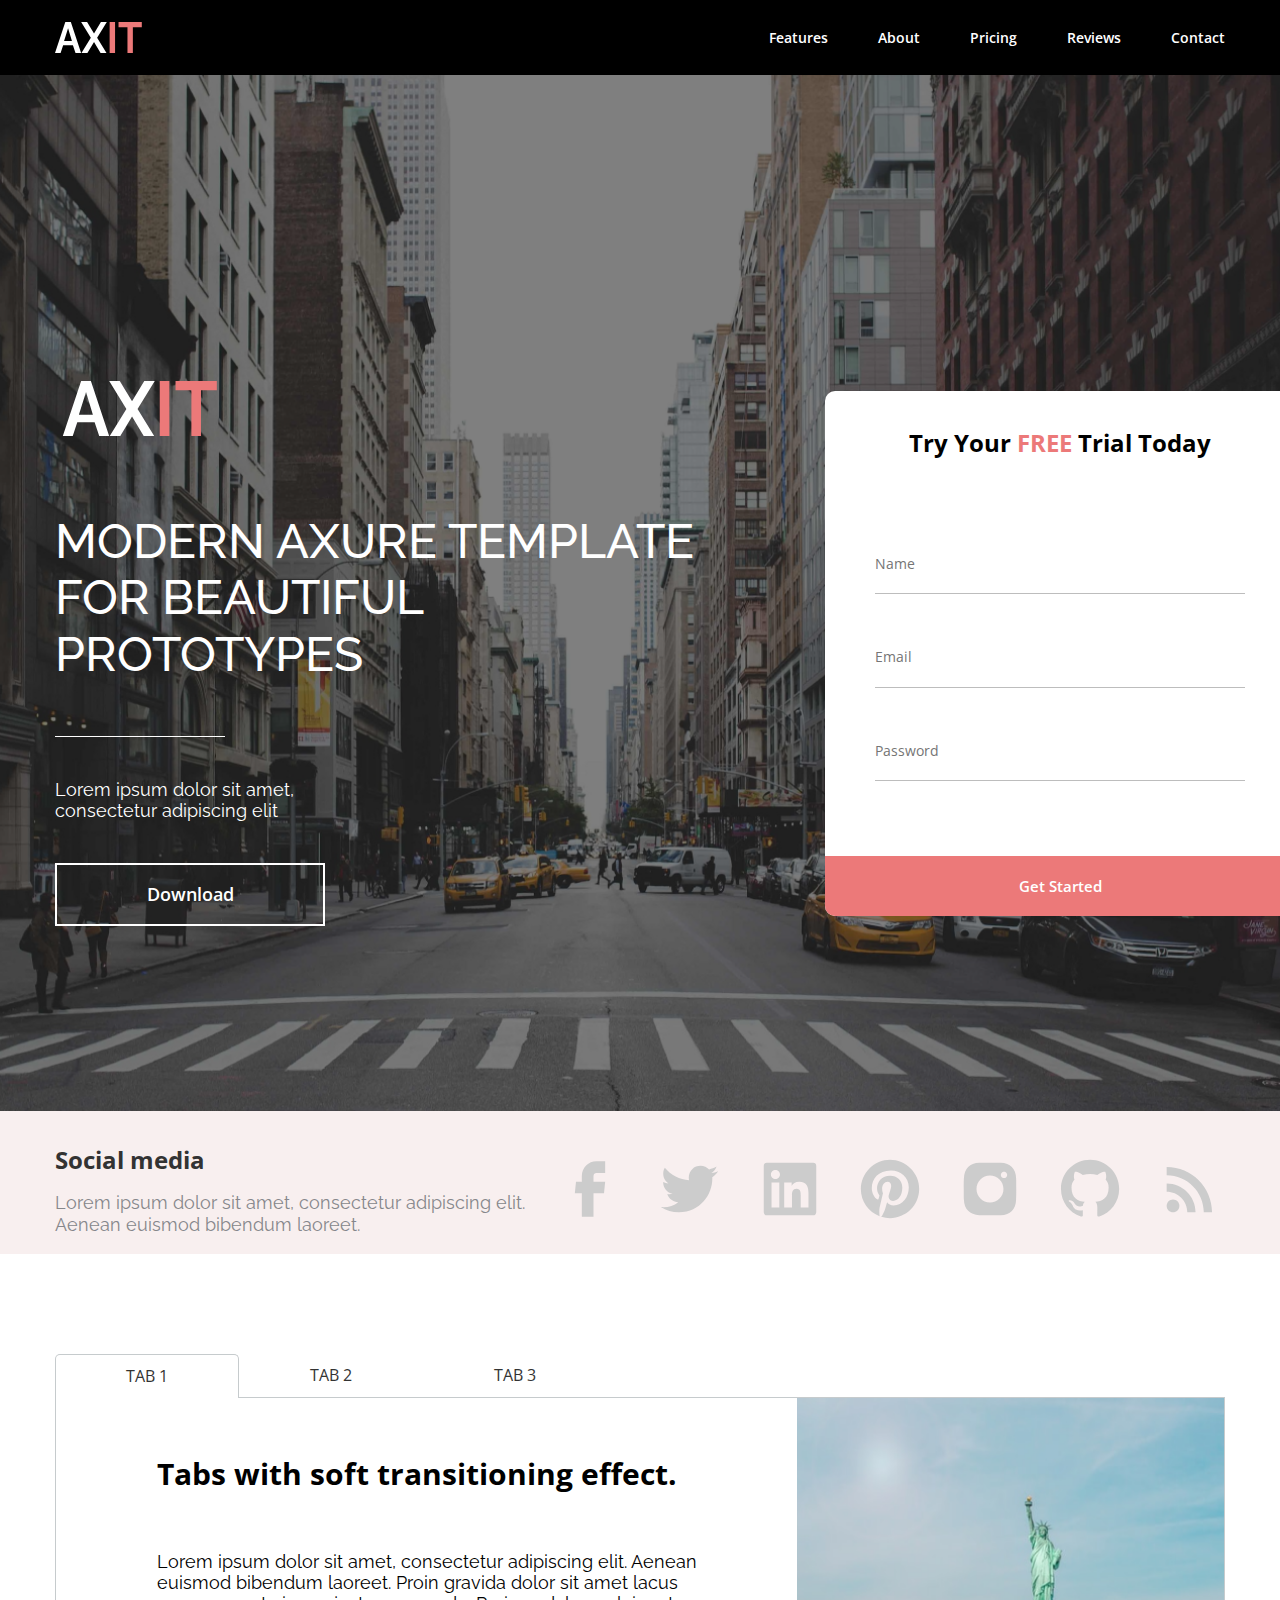
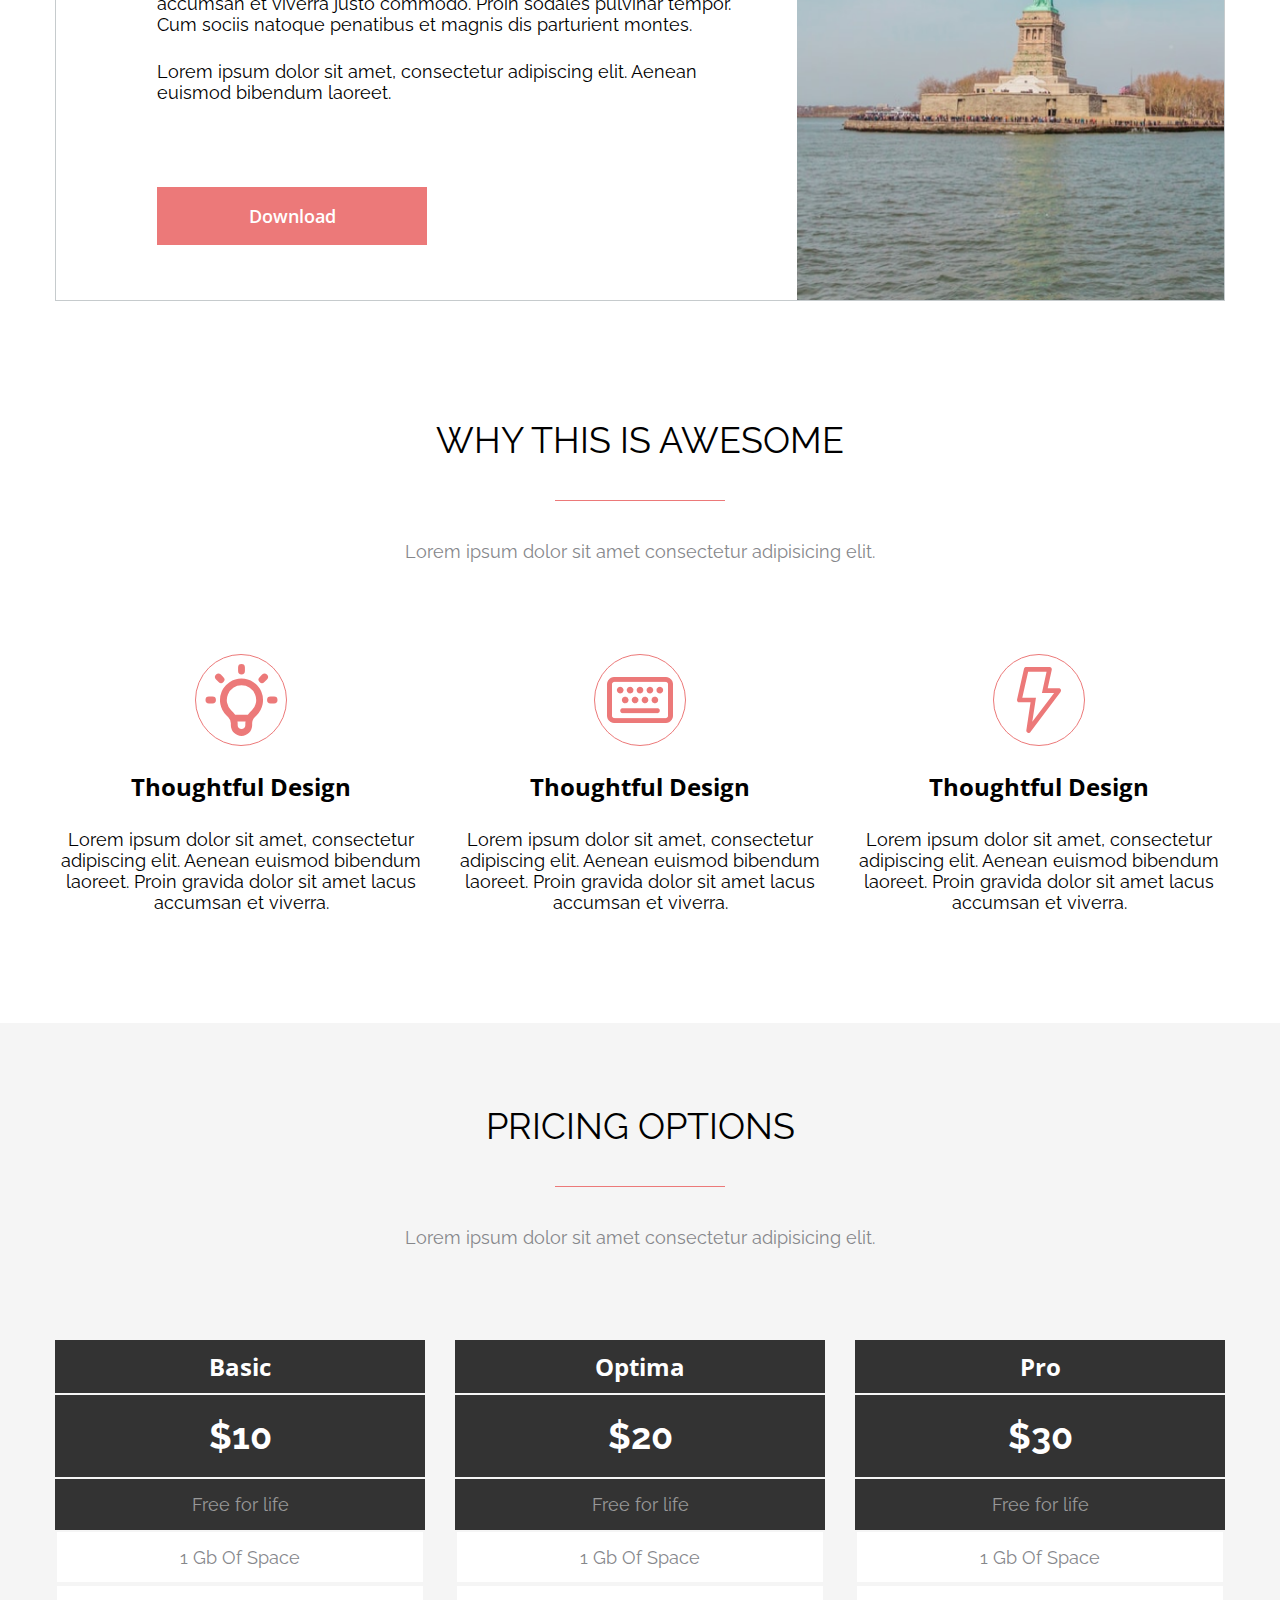
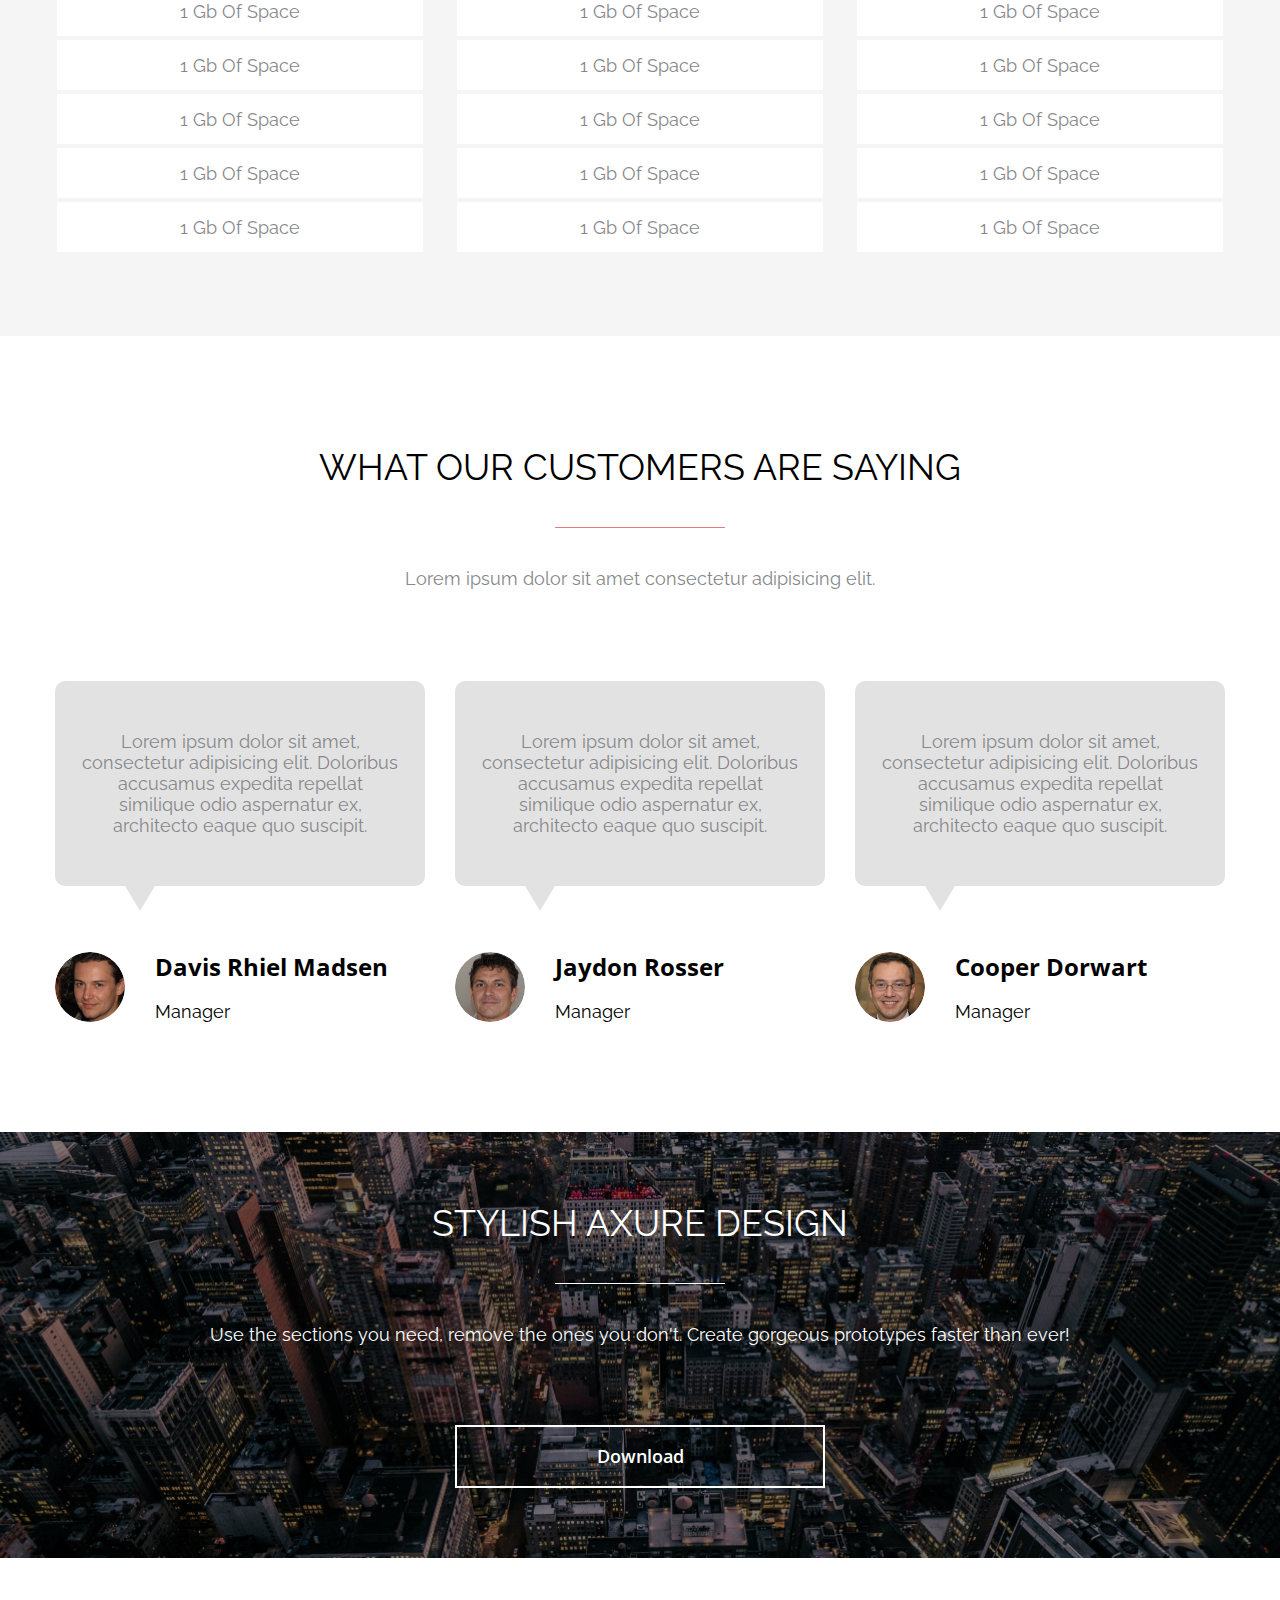
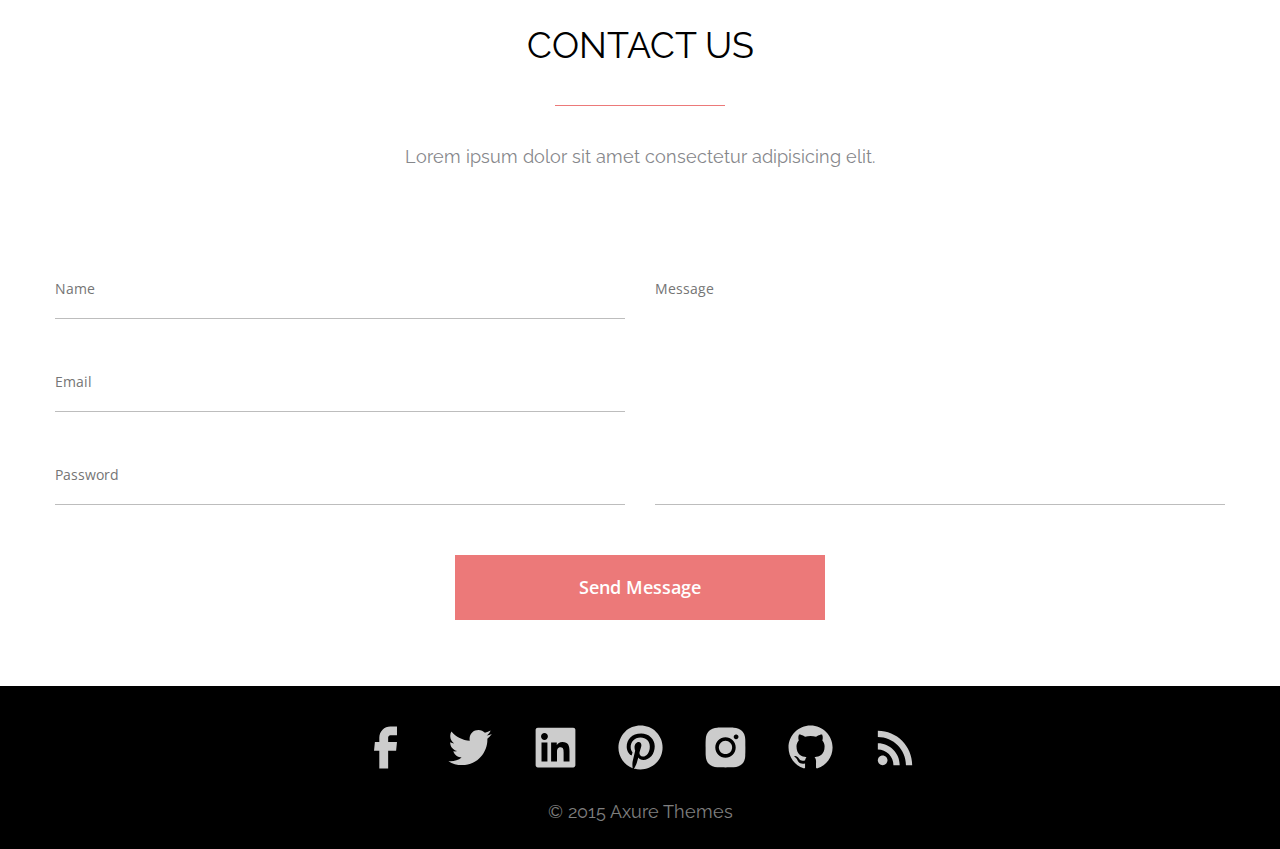
==== commit c6217176: "finish(hw): mistakes are fixed" ====
--- a/index.html
+++ b/index.html
@@ -3,370 +3,358 @@
 <head>
     <meta charset="UTF-8">
     <meta name="viewport" content="width=device-width, initial-scale=1.0">
-    <title>Document</title>
+    <link rel="stylesheet" href="style.css">
     <link rel="preconnect" href="https://fonts.googleapis.com">
     <link rel="preconnect" href="https://fonts.gstatic.com" crossorigin>
-    <link href="https://fonts.googleapis.com/css2?family=Open+Sans:wght@400;600;700&family=Raleway&display=swap" rel="stylesheet">
-    <link rel="stylesheet" href="css/style.css">
+    <link href="https://fonts.googleapis.com/css2?family=Raleway&display=swap" rel="stylesheet">
+    <link rel="preconnect" href="https://fonts.googleapis.com">
+    <link rel="preconnect" href="https://fonts.gstatic.com" crossorigin>
+    <link href="https://fonts.googleapis.com/css2?family=Open+Sans:wght@700&family=Raleway&display=swap" rel="stylesheet">
+    <link rel="preconnect" href="https://fonts.googleapis.com">
+    <link rel="preconnect" href="https://fonts.gstatic.com" crossorigin>
+    <link href="https://fonts.googleapis.com/css2?family=Open+Sans:wght@400;700&family=Raleway&display=swap" rel="stylesheet">
+    <title>Document</title>
 </head>
 <body>
-
     <header class="header">
         <div class="container header__container">
             <a href="#" class="header__logo">
-                <svg xmlns="http://www.w3.org/2000/svg" width="87" height="31" viewBox="0 0 87 31" fill="none">
-                <path d="M10.3163 0H15.8289L26.1059 31H20.5146L17.9158 23.2718H8.1507L5.5913 31H0L10.3163 0ZM16.9314 19.0366L13.0726 6.24366L9.05633 19.0366H16.9314Z" fill="white"/>
-                <path d="M32.086 0L39.016 11.4394L45.9067 0H51.813L42.1267 15.7183L51.498 31H45.5917L39.016 19.9972L32.401 31H26.4553L35.8266 15.7183L26.1403 0H32.086Z" fill="white"/>
-                <path d="M54.6277 31V0H60.0615V31H54.6277Z" fill="#EC7979"/>
-                <path d="M86.8026 5.2831H77.8644V31H72.47V5.2831H63.5318V0H86.8026V5.2831Z" fill="#EC7979"/>
-              </svg>
+                <svg width="87" height="31" viewBox="0 0 87 31" fill="none" xmlns="http://www.w3.org/2000/svg">
+                    <path d="M10.3163 0H15.8289L26.1059 31H20.5146L17.9158 23.2718H8.1507L5.5913 31H0L10.3163 0ZM16.9314 19.0366L13.0726 6.24366L9.05633 19.0366H16.9314Z" fill="white"/>
+                    <path d="M32.086 0L39.016 11.4394L45.9067 0H51.813L42.1267 15.7183L51.498 31H45.5917L39.016 19.9972L32.401 31H26.4553L35.8266 15.7183L26.1403 0H32.086Z" fill="white"/>
+                    <path d="M54.6277 31V0H60.0615V31H54.6277Z" fill="#EC7979"/>
+                    <path d="M86.8026 5.2831H77.8644V31H72.47V5.2831H63.5318V0H86.8026V5.2831Z" fill="#EC7979"/>
+                </svg>
             </a>
-            <nav class="header__links">
-                <a class="header__link" href="#features">Features</a>
-                <a class="header__link" href="#about">About</a>
-                <a class="header__link" href="#pricing">Pricing</a>
-                <a class="header__link" href="#reviews">Reviews</a>
-                <a class="header__link" href="#contact">Contact</a>
+            <nav class="nav">
+                <a class="nav__link" href="#features">Features</a>
+                <a class="nav__link" href="#about">About</a>
+                <a class="nav__link" href="#pricing">Pricing</a>
+                <a class="nav__link" href="#reviews">Reviews</a>
+                <a class="nav__link" href="#contact">Contact</a>
             </nav>
         </div>
     </header>
 
-    <section class="banner">
-        <div class="container banner__container">
-            <div class="banner__wrapper">
-                <div class="banner__logo">
-                    <svg xmlns="http://www.w3.org/2000/svg" width="170" height="55" viewBox="0 0 170 55" fill="none">
-                        <path d="M20.3089 0H31.161L51.3924 55H40.3853L35.2693 41.2887H16.0456L11.0071 55H0L20.3089 0ZM33.3314 33.7747L25.735 11.0775L17.8284 33.7747H33.3314Z" fill="white"/>
-                        <path d="M63.165 0L76.8076 20.2958L90.3728 0H102L82.9313 27.8873L101.38 55H89.7526L76.8076 35.4789L63.7851 55H52.0804L70.5289 27.8873L51.4602 0H63.165Z" fill="white"/>
-                        <path d="M107 55V0H117.64V55H107Z" fill="#EC7979"/>
-                        <path d="M170 9.37324H152.499V55H141.936V9.37324H124.435V0H170V9.37324Z" fill="#EC7979"/>
-                      </svg>
-                </div>
-                <h1 class="banner__title">
-                    MODERN AXURE TEMPLATE FOR BEAUTIFUL PROTOTYPES
-                </h1>
-                <p class="banner__text">Lorem ipsum dolor sit amet, consectetur adipiscing elit</p>
-                <button class="banner__button">Download</button>
-            </div>
-            <form  class="banner__form">
-                <legend class="banner__form-legend">Try Your <span>FREE</span> Trial Today</legend>
-                <div class="banner__inputs">
-                    <input class="input banner__input" type="text" placeholder="Name">
-                    <input class="input banner__input" type="email" placeholder="Email">
-                    <input class="input banner__input" type="password" placeholder="Password">
-                </div>
-                <input class="banner__input-button" type="button" value="Get Started">
+
+    <section class="modern">
+        <div class="container modern__container">
+            <div class="modern__content">
+                <div class="modern__logo-wrap">
+                    <img class="modern__logo" src="./src/images/logo.svg" alt="">
+                </div>
+
+                <h1 class="modern__title">MODERN AXURE TEMPLATE FOR BEAUTIFUL PROTOTYPES</h1>
+
+                <p class="modern__text">Lorem ipsum dolor sit amet, consectetur adipiscing elit</p>
+
+                <a class="modern__button">Download</a>
+            </div>
+
+            <form class="form" action="">
+                <div class="form__container">
+                    <h3 class="form__title">Try Your <span class="form__painting" >FREE</span> Trial Today</h3>
+                    <input type="text" class="form__input" placeholder="Name">
+                    <input type="email" class="form__input" placeholder="Email">
+                    <input type="password" class="form__input form__password" placeholder="Password">
+                </div>
+                <button class="form__button">Get Started</button>
             </form>
-        </div>
-    </section>
-
-    <section class="social">
-        <div class="container social__container">
-            <div class="social__description">
-                <h2 class="social__title">Social Media</h2>
-                <p class="social__text">Lorem ipsum dolor sit amet, consectetur adipiscing elit. 
+
+
+        </div>
+    </section>
+
+
+    <section class="media">
+        <div class="container media__container">
+            <div class="media__description">
+                <h2 class="media__title">Social media</h2>
+                <p class="media__text">Lorem ipsum dolor sit amet, consectetur adipiscing elit. 
                     Aenean euismod bibendum laoreet.</p>
             </div>
-            <div class="social__icons">
-                <a href="#" class="social__icon">
-                    <svg xmlns="http://www.w3.org/2000/svg" width="70" height="70" viewBox="0 0 70 70" fill="none">
+            <div class="media__social">
+                <a href="#" class="media__link">
+                    <svg width="70" height="70" viewBox="0 0 70 70" fill="none" xmlns="http://www.w3.org/2000/svg">
                         <path d="M26.827 62.7083H38.4937V39.3458H49.0054L50.1604 27.7375H38.4937V21.875C38.4937 21.1014 38.801 20.3595 39.348 19.8126C39.895 19.2656 40.6368 18.9583 41.4104 18.9583H50.1604V7.29163H41.4104C37.5426 7.29163 33.8333 8.82808 31.0984 11.563C28.3635 14.2979 26.827 18.0072 26.827 21.875V27.7375H20.9937L19.8387 39.3458H26.827V62.7083Z" fill="#CCCCCC"/>
-                      </svg>
-                </a>
-                <a href="#" class="social__icon">
-                    <svg xmlns="http://www.w3.org/2000/svg" width="70" height="70" viewBox="0 0 70 70" fill="none">
+                    </svg>
+                </a> 
+                <a href="#" class="media__link">  
+                    <svg width="70" height="70" viewBox="0 0 70 70" fill="none" xmlns="http://www.w3.org/2000/svg">
                         <path d="M57.2629 23.3247C57.3008 23.8351 57.3008 24.3426 57.3008 24.8501C57.3008 40.3813 45.4796 58.278 23.8758 58.278C17.22 58.278 11.0367 56.3501 5.83333 53.0018C6.77833 53.1097 7.68833 53.1476 8.67125 53.1476C13.9591 53.1604 19.0973 51.3922 23.2575 48.128C20.8058 48.0836 18.4292 47.2748 16.4594 45.8143C14.4897 44.3539 13.0252 42.3148 12.2704 39.9818C12.9967 40.0897 13.7258 40.1626 14.49 40.1626C15.5429 40.1626 16.6017 40.0168 17.5846 39.763C14.9239 39.2258 12.5314 37.7836 10.8139 35.6817C9.09639 33.5797 8.15994 30.9478 8.16375 28.2334V28.0876C9.73 28.9597 11.5471 29.5051 13.4721 29.578C11.8594 28.5064 10.5371 27.0522 9.62307 25.3453C8.70905 23.6384 8.23175 21.7317 8.23375 19.7955C8.23375 17.6138 8.81417 15.613 9.83208 13.8688C12.7842 17.5001 16.4661 20.4709 20.6393 22.5887C24.8126 24.7065 29.3841 25.924 34.0579 26.1626C33.8771 25.2876 33.7662 24.3805 33.7662 23.4705C33.7655 21.9275 34.0688 20.3994 34.659 18.9737C35.2491 17.548 36.1145 16.2526 37.2055 15.1615C38.2966 14.0704 39.5921 13.205 41.0178 12.6149C42.4435 12.0248 43.9716 11.7214 45.5146 11.7222C48.8979 11.7222 51.9517 13.1397 54.0983 15.4322C56.7285 14.9236 59.2507 13.9634 61.5533 12.5943C60.6766 15.3091 58.8401 17.6112 56.3879 19.0693C58.7206 18.8032 61.0004 18.1897 63.1517 17.2493C61.545 19.5916 59.554 21.6457 57.2629 23.3247Z" fill="#CCCCCC"/>
-                      </svg>
-                </a>
-                <a href="#"  class="social__icon">
-                    <svg xmlns="http://www.w3.org/2000/svg" width="70" height="70" viewBox="0 0 70 70" fill="none">
-                        <path d="M58.5833 9H11.9167C11.1431 9 10.4013 9.30729 9.85427 9.85427C9.30729 10.4013 9 11.1431 9 11.9167V58.5833C9 59.3569 9.30729 60.0988 9.85427 60.6457C10.4013 61.1927 11.1431 61.5 11.9167 61.5H58.5833C59.3569 61.5 60.0988 61.1927 60.6457 60.6457C61.1927 60.0988 61.5 59.3569 61.5 58.5833V11.9167C61.5 11.1431 61.1927 10.4013 60.6457 9.85427C60.0988 9.30729 59.3569 9 58.5833 9ZM24.5721 53.7329H16.7787V28.6787H24.5721V53.7329ZM20.6754 25.2575C19.478 25.2575 18.3296 24.7818 17.4828 23.9351C16.6361 23.0884 16.1604 21.94 16.1604 20.7425C16.1604 19.545 16.6361 18.3966 17.4828 17.5499C18.3296 16.7032 19.478 16.2275 20.6754 16.2275C21.8729 16.2275 23.0213 16.7032 23.868 17.5499C24.7147 18.3966 25.1904 19.545 25.1904 20.7425C25.1904 21.94 24.7147 23.0884 23.868 23.9351C23.0213 24.7818 21.8729 25.2575 20.6754 25.2575ZM53.7358 53.7329H45.9512V41.55C45.9512 38.645 45.8988 34.9088 41.9029 34.9088C37.8488 34.9088 37.2333 38.0763 37.2333 41.3458V53.7358H29.4546V28.6817H36.9213V32.1058H37.0292C38.0646 30.1371 40.6079 28.0604 44.3908 28.0604C52.2775 28.0604 53.7329 33.2463 53.7329 39.9954V53.7329H53.7358Z" fill="#CCCCCC"/>
-                      </svg>
-                </a>
-                <a href="#"  class="social__icon">
-                    <svg xmlns="http://www.w3.org/2000/svg" width="70" height="70" viewBox="0 0 70 70" fill="none">
+                    </svg>
+                </a>
+                <a href="#" class="media__link">
+                    <svg width="70" height="70" viewBox="0 0 70 70" fill="none" xmlns="http://www.w3.org/2000/svg">
+                        <path d="M58.3333 8.75H11.6667C10.8931 8.75 10.1513 9.05729 9.60427 9.60427C9.05729 10.1513 8.75 10.8931 8.75 11.6667V58.3333C8.75 59.1069 9.05729 59.8488 9.60427 60.3957C10.1513 60.9427 10.8931 61.25 11.6667 61.25H58.3333C59.1069 61.25 59.8488 60.9427 60.3957 60.3957C60.9427 59.8488 61.25 59.1069 61.25 58.3333V11.6667C61.25 10.8931 60.9427 10.1513 60.3957 9.60427C59.8488 9.05729 59.1069 8.75 58.3333 8.75ZM24.3221 53.4829H16.5287V28.4287H24.3221V53.4829ZM20.4254 25.0075C19.228 25.0075 18.0796 24.5318 17.2328 23.6851C16.3861 22.8384 15.9104 21.69 15.9104 20.4925C15.9104 19.295 16.3861 18.1466 17.2328 17.2999C18.0796 16.4532 19.228 15.9775 20.4254 15.9775C21.6229 15.9775 22.7713 16.4532 23.618 17.2999C24.4647 18.1466 24.9404 19.295 24.9404 20.4925C24.9404 21.69 24.4647 22.8384 23.618 23.6851C22.7713 24.5318 21.6229 25.0075 20.4254 25.0075ZM53.4858 53.4829H45.7012V41.3C45.7012 38.395 45.6488 34.6588 41.6529 34.6588C37.5988 34.6588 36.9833 37.8263 36.9833 41.0958V53.4858H29.2046V28.4317H36.6713V31.8558H36.7792C37.8146 29.8871 40.3579 27.8104 44.1408 27.8104C52.0275 27.8104 53.4829 32.9963 53.4829 39.7454V53.4829H53.4858Z" fill="#CCCCCC"/>
+                    </svg>
+                </a>
+                <a href="#" class="media__link">
+                    <svg width="70" height="70" viewBox="0 0 70 70" fill="none" xmlns="http://www.w3.org/2000/svg">
                         <path d="M26.3667 62.8251C29.1667 63.6709 31.9958 64.1667 35 64.1667C42.7355 64.1667 50.1541 61.0938 55.6239 55.624C61.0938 50.1542 64.1667 42.7355 64.1667 35C64.1667 31.1698 63.4123 27.3771 61.9465 23.8384C60.4807 20.2998 58.3323 17.0845 55.6239 14.3761C52.9156 11.6677 49.7003 9.51932 46.1616 8.05355C42.6229 6.58779 38.8302 5.83337 35 5.83337C31.1698 5.83337 27.3771 6.58779 23.8384 8.05355C20.2997 9.51932 17.0844 11.6677 14.376 14.3761C8.90624 19.8459 5.83333 27.2646 5.83333 35C5.83333 47.3959 13.6208 58.0417 24.6167 62.2417C24.3542 59.9667 24.0917 56.2042 24.6167 53.6084L27.9708 39.2C27.9708 39.2 27.125 37.5084 27.125 34.825C27.125 30.8 29.6333 27.7959 32.4917 27.7959C35 27.7959 36.1667 29.6334 36.1667 31.9959C36.1667 34.5042 34.5042 38.0917 33.6583 41.5334C33.1625 44.3917 35.175 46.9 38.0917 46.9C43.2833 46.9 47.3083 41.3584 47.3083 33.5417C47.3083 26.5417 42.2917 21.7584 35.0875 21.7584C26.8625 21.7584 22.0208 27.8834 22.0208 34.3292C22.0208 36.8375 22.8375 39.375 24.1792 41.0375C24.4417 41.2125 24.4417 41.4459 24.3542 41.8834L23.5083 45.0625C23.5083 45.5584 23.1875 45.7334 22.6917 45.3834C18.9583 43.75 16.8 38.4417 16.8 34.1542C16.8 24.9375 23.3333 16.5667 35.9333 16.5667C45.9667 16.5667 53.7833 23.7709 53.7833 33.3375C53.7833 43.3709 47.5708 51.4209 38.675 51.4209C35.8458 51.4209 33.075 49.9042 32.0833 48.125L30.1292 55.0375C29.4583 57.5459 27.6208 60.9 26.3667 62.9125V62.8251Z" fill="#CCCCCC"/>
-                      </svg>
-                </a>
-                <a href="#"  class="social__icon">
-                    <svg xmlns="http://www.w3.org/2000/svg" width="70" height="70" viewBox="0 0 70 70" fill="none">
+                    </svg>
+                </a>
+                <a href="#" class="media__link">
+                    <svg width="70" height="70" viewBox="0 0 70 70" fill="none" xmlns="http://www.w3.org/2000/svg">
                         <path d="M61.0956 24.2228C61.0661 22.0138 60.6526 19.8267 59.8735 17.7595C59.1978 16.0157 58.1659 14.4321 56.8436 13.1098C55.5212 11.7875 53.9376 10.7555 52.1939 10.0799C50.1532 9.31383 47.9973 8.89962 45.8181 8.85487C43.0122 8.72946 42.1226 8.69446 35.0001 8.69446C27.8776 8.69446 26.9647 8.69446 24.1793 8.85487C22.001 8.89995 19.8462 9.31416 17.8064 10.0799C16.0624 10.7551 14.4785 11.7868 13.1562 13.1092C11.8338 14.4316 10.802 16.0155 10.1268 17.7595C9.35923 19.7986 8.94592 21.9539 8.90473 24.1324C8.77931 26.9411 8.74139 27.8307 8.74139 34.9532C8.74139 42.0757 8.74139 42.9857 8.90473 45.774C8.94848 47.9557 9.35973 50.1082 10.1268 52.1528C10.8031 53.8963 11.8357 55.4795 13.1585 56.8013C14.4813 58.1231 16.0653 59.1545 17.8093 59.8295C19.8435 60.6263 21.9987 61.0701 24.1822 61.142C26.991 61.2674 27.8806 61.3053 35.0031 61.3053C42.1256 61.3053 43.0385 61.3053 45.8239 61.142C48.0031 61.099 50.1591 60.6858 52.1997 59.9199C53.943 59.2434 55.5262 58.2112 56.8484 56.889C58.1707 55.5668 59.2029 53.9836 59.8793 52.2403C60.6464 50.1986 61.0576 48.0461 61.1014 45.8615C61.2268 43.0557 61.2647 42.1661 61.2647 35.0407C61.2589 27.9182 61.2589 27.014 61.0956 24.2228ZM34.9826 48.4224C27.5335 48.4224 21.4989 42.3878 21.4989 34.9386C21.4989 27.4895 27.5335 21.4549 34.9826 21.4549C38.5588 21.4549 41.9884 22.8755 44.5171 25.4042C47.0458 27.9329 48.4664 31.3625 48.4664 34.9386C48.4664 38.5147 47.0458 41.9444 44.5171 44.4731C41.9884 47.0018 38.5588 48.4224 34.9826 48.4224ZM49.0031 24.1003C48.5901 24.1007 48.181 24.0196 47.7994 23.8617C47.4177 23.7039 47.071 23.4723 46.7789 23.1802C46.4869 22.8882 46.2553 22.5414 46.0974 22.1598C45.9396 21.7782 45.8585 21.3691 45.8589 20.9561C45.8589 20.5434 45.9402 20.1348 46.0981 19.7535C46.2561 19.3722 46.4875 19.0257 46.7794 18.7339C47.0712 18.4421 47.4176 18.2106 47.7989 18.0526C48.1802 17.8947 48.5889 17.8134 49.0016 17.8134C49.4143 17.8134 49.823 17.8947 50.2043 18.0526C50.5856 18.2106 50.932 18.4421 51.2238 18.7339C51.5157 19.0257 51.7472 19.3722 51.9051 19.7535C52.063 20.1348 52.1443 20.5434 52.1443 20.9561C52.1443 22.6945 50.7385 24.1003 49.0031 24.1003Z" fill="#CCCCCC"/>
-                        <path d="M34.9829 43.6974C39.8202 43.6974 43.7416 39.776 43.7416 34.9387C43.7416 30.1014 39.8202 26.1799 34.9829 26.1799C30.1456 26.1799 26.2242 30.1014 26.2242 34.9387C26.2242 39.776 30.1456 43.6974 34.9829 43.6974Z" fill="#CCCCCC"/>
-                      </svg>
-                </a>
-                <a href="#"  class="social__icon">
-                    <svg xmlns="http://www.w3.org/2000/svg" width="70" height="70" viewBox="0 0 70 70" fill="none">
-                        <path fill-rule="evenodd" clip-rule="evenodd" d="M35.0908 7C19.0229 7 6 20.0229 6 36.0908C6 48.9417 14.3329 59.8471 25.8946 63.6971C27.35 63.9596 27.875 63.0642 27.875 62.2942C27.875 61.6029 27.8517 59.7712 27.8429 57.3475C19.7492 59.1033 18.04 53.445 18.04 53.445C16.7217 50.085 14.8113 49.1896 14.8113 49.1896C12.1717 47.3842 15.0125 47.425 15.0125 47.425C17.935 47.6292 19.4663 50.4233 19.4663 50.4233C22.0621 54.8683 26.2796 53.585 27.9304 52.8412C28.1958 50.96 28.9542 49.6767 29.7825 48.9504C23.325 48.2183 16.535 45.7217 16.535 34.5713C16.535 31.4008 17.6696 28.7992 19.5217 26.7692C19.2271 26.0312 18.2208 23.0708 19.8104 19.0692C19.8104 19.0692 22.2517 18.2846 27.8079 22.0471C30.1809 21.4015 32.6287 21.072 35.0879 21.0671C37.5472 21.0711 39.9951 21.4006 42.3679 22.0471C47.9271 18.2817 50.3654 19.0692 50.3654 19.0692C51.955 23.0708 50.9575 26.0312 50.6542 26.7692C52.5208 28.7992 53.6408 31.3979 53.6408 34.5713C53.6408 45.7508 46.845 48.2067 40.3642 48.9271C41.3996 49.8254 42.3329 51.5988 42.3329 54.3113C42.3329 58.2021 42.2979 61.3404 42.2979 62.2942C42.2979 63.0729 42.8171 63.9771 44.3017 63.6913C55.8575 59.8354 64.1817 48.9388 64.1817 36.0908C64.1817 20.0229 51.1588 7 35.0908 7Z" fill="#CCCCCC"/>
-                      </svg>
-                </a>
-                <a href="#"  class="social__icon">
-                    <svg xmlns="http://www.w3.org/2000/svg" width="70" height="70" viewBox="0 0 70 70" fill="none">
+                        <path d="M34.9829 43tarif 43.7416 39.776 43.7416 34.9387C43.7416 30.1014 39.8202 26.1799 34.9829 26.1799C30.1456 26.1799 26.2242 30.1014 26.2242 34.9387C26.2242 39.776 30.1456 43.6974 34.9829 43.6974Z" fill="#CCCCCC"/>
+                    </svg>
+                </a>
+                <a href="#" class="media__link">
+                    <svg width="70" height="70" viewBox="0 0 70 70" fill="none" xmlns="http://www.w3.org/2000/svg">
+                        <path fill-rule="evenodd" clip-rule="evenodd" d="M35.0754 5.83337C19.0074 5.83337 5.98453 18.8563 5.98453 34.9242C5.98453 47.775 14.3174 58.6805 25.8791 62.5305C27.3345 62.793 27.8595 61.8975 27.8595 61.1275C27.8595 60.4363 27.8362 58.6046 27.8274 56.1809C19.7337 57.9367 18.0245 52.2784 18.0245 52.2784C16.7062 48.9184 14.7958 48.023 14.7958 48.023C12.1562 46.2175 14.997 46.2584 14.997 46.2584C17.9195 46.4625 19.4508 49.2567 19.4508 49.2567C22.0466 53.7017 26.2641 52.4184 27.9149 51.6746C28.1804 49.7934 28.9387 48.51 29.767 47.7838C23.3095 47.0517 16.5195 44.555 16.5195 33.4046C16.5195 30.2342 17.6541 27.6325 19.5062 25.6025C19.2116 24.8646 18.2054 21.9042 19.7949 17.9025C19.7949 17.9025 22.2362 17.118 27.7924 20.8805C30.1654 20.2349 32.6132 19.9054 35.0724 19.9005C37.5317 19.9044 39.9797 20.234 42.3524 20.8805C47.9116 17.115 50.3499 17.9025 50.3499 17.9025C51.9395 21.9042 50.942 24.8646 50.6387 25.6025C52.5054 27.6325 53.6254 30.2313 53.6254 33.4046C53.6254 44.5842 46.8295 47.04 40.3487 47.7605C41.3841 48.6588 42.3174 50.4321 42.3174 53.1446C42.3174 57.0355 42.2824 60.1738 42.2824 61.1275C42.2824 61.9063 42.8016 62.8105 44.2862 62.5246C55.842 58.6688 64.1662 47.7721 64.1662 34.9242C64.1662 18.8563 51.1433 5.83337 35.0754 5.83337Z" fill="#CCCCCC"/>
+                    </svg>
+                </a>
+                <a href="#" class="media__link">
+                    <svg width="70" height="70" viewBox="0 0 70 70" fill="none" xmlns="http://www.w3.org/2000/svg">
                         <path d="M18.025 58.3334C21.5366 58.3334 24.3834 55.4866 24.3834 51.975C24.3834 48.4634 21.5366 45.6167 18.025 45.6167C14.5134 45.6167 11.6667 48.4634 11.6667 51.975C11.6667 55.4866 14.5134 58.3334 18.025 58.3334Z" fill="#CCCCCC"/>
                         <path d="M11.6667 12.9498V21.204C32.1709 21.204 48.7959 37.829 48.7959 58.3332H57.05C57.05 33.279 36.7209 12.9498 11.6667 12.9498ZM11.6667 29.4582V37.7123C23.0417 37.7123 32.2875 46.9582 32.2875 58.3332H40.5417C40.5417 42.379 27.6209 29.4582 11.6667 29.4582Z" fill="#CCCCCC"/>
-                      </svg>
-                </a>
-            </div>
-        </div>
-    </section>
-
-    <div class="tabs" id="features">
-        <div class="container">
+                    </svg>
+                </a>
+            </div>
+        </div>
+    </section>
+
+
+    <section class="tabs" id="features">
+        <div class="container">
+
             <div class="tabs__list">
-                <button class="tabs__item tabs__item-active ">tab 1</button>
-                <button class="tabs__item">tab 2</button>
-                <button class="tabs__item">tab 3</button>
-            </div>
-            <div class="tab__content">
-                <div class="tab__content-description">
-                    <h2 class="tab__title">Tabs with soft transitioning effect.</h2>
-                    <p class="tab__text">Lorem ipsum dolor sit amet, consectetur adipiscing elit. Aenean euismod bibendum laoreet. Proin gravida dolor sit amet lacus accumsan et viverra justo commodo. Proin sodales pulvinar tempor. Cum sociis natoque  penatibus et magnis dis parturient montes.</p>
-                    <p class="tab__text">Lorem ipsum dolor sit amet, consectetur adipiscing elit. Aenean euismod  bibendum laoreet.</p>
-                    <button class="tab__button">Download</button>                  
-                </div>
-                <div class="tab__content-image">
-                    <img class="tab__image" src="img/freedom.jpg" alt="freedom">
-                </div>
-            </div>
-        </div>
-    </div>
-
-    <section class="design" id="about">
-        <div class="container">
-            <div class="head head__design">
-                <h2 class="head__title">
-                    WHY THIS IS AWESOME
-                </h2>
-                <p class="head__text">Lorem ipsum dolor sit amet, consectetur adipiscing elit.</p>
-            </div>          
-            <div class="design__wrapper">
-                <div class="design__item">
-                    <div class="design__wrapper-icon">
-                        <svg xmlns="http://www.w3.org/2000/svg" width="93" height="92" viewBox="0 0 93 92" fill="none">
-                            <path d="M38.0362 64.0594H54.9602H38.0362ZM46.5 13.4931V17.105V13.4931ZM69.5481 23.014L66.9876 25.5676L69.5481 23.014ZM79.0948 46H75.4731H79.0948ZM17.5269 46H13.9052H17.5269ZM26.0124 25.5676L23.4519 23.014L26.0124 25.5676ZM33.6939 58.7716C31.1619 56.2458 29.4377 53.0279 28.7394 49.5248C28.0411 46.0218 28.4 42.3909 29.7707 39.0912C31.1414 35.7916 33.4623 32.9714 36.4401 30.9872C39.4179 29.003 42.9187 27.944 46.5 27.944C50.0813 27.944 53.5821 29.003 56.5599 30.9872C59.5377 32.9714 61.8586 35.7916 63.2293 39.0912C64.6 42.3909 64.9589 46.0218 64.2606 49.5248C63.5623 53.0279 61.8381 56.2458 59.3061 58.7716L57.3215 60.7473C56.1868 61.8791 55.2868 63.2227 54.6729 64.7013C54.059 66.18 53.7431 67.7648 53.7433 69.3652V71.2831C53.7433 73.199 52.9801 75.0364 51.6218 76.3911C50.2634 77.7458 48.421 78.5069 46.5 78.5069C44.579 78.5069 42.7366 77.7458 41.3782 76.3911C40.0199 75.0364 39.2567 73.199 39.2567 71.2831V69.3652C39.2567 66.1326 37.9674 63.03 35.6785 60.7473L33.6939 58.7716Z" stroke="#EC7979" stroke-width="6.83333" stroke-linecap="round" stroke-linejoin="round"/>
-                            </svg>
-                    </div>
-                    <h3 class="design__title">Thoughtful Design</h3>
-                    <p class="design__text">
-                        Lorem ipsum dolor sit amet, consectetur adipiscing  elit. Aenean euismod bibendum laoreet. Proin gravida  dolor sit amet lacus accumsan et viverra.
-                    </p>
-                </div>     
-                <div class="design__item">
-                    <div class="design__wrapper-icon">
-                        <svg xmlns="http://www.w3.org/2000/svg" width="92" height="92" viewBox="0 0 92 92" fill="none">
-                            <path d="M71.5732 23C73.543 23 75.432 23.7786 76.8248 25.1645C78.2176 26.5505 79.0001 28.4302 79.0001 30.3902V61.6098C79.0001 63.5698 78.2176 65.4495 76.8248 66.8355C75.432 68.2214 73.543 69 71.5732 69H20.4269C19.4516 69 18.4859 68.8088 17.5848 68.4375C16.6837 68.0661 15.865 67.5217 15.1754 66.8355C14.4857 66.1492 13.9387 65.3345 13.5654 64.4379C13.1922 63.5413 13.0001 62.5803 13.0001 61.6098V30.3902C13.0001 28.4302 13.7826 26.5505 15.1754 25.1645C16.5682 23.7786 18.4572 23 20.4269 23H71.5732ZM71.5732 27.9268H20.4269C19.7704 27.9268 19.1407 28.1863 18.6764 28.6483C18.2122 29.1103 17.9513 29.7369 17.9513 30.3902V61.6098C17.9513 62.9696 19.0604 64.0732 20.4269 64.0732H71.5732C72.2298 64.0732 72.8595 63.8137 73.3238 63.3517C73.788 62.8897 74.0489 62.2631 74.0489 61.6098V30.3902C74.0489 29.7369 73.788 29.1103 73.3238 28.6483C72.8595 28.1863 72.2298 27.9268 71.5732 27.9268ZM28.679 54.2031H63.3377C63.9649 54.2033 64.5687 54.4404 65.027 54.8665C65.4853 55.2926 65.764 55.876 65.8068 56.4986C65.8495 57.1213 65.6532 57.737 65.2573 58.2211C64.8615 58.7053 64.2957 59.0219 63.6744 59.107L63.3377 59.13H28.679C28.0518 59.1298 27.448 58.8927 26.9897 58.4666C26.5314 58.0405 26.2527 57.4571 26.2099 56.8345C26.1672 56.2118 26.3635 55.5961 26.7594 55.112C27.1552 54.6278 27.7209 54.3112 28.3423 54.2261L28.679 54.2031ZM60.8621 42.7072C61.7375 42.7072 62.5771 43.0533 63.1961 43.6693C63.8151 44.2852 64.1629 45.1207 64.1629 45.9918C64.1629 46.8629 63.8151 47.6983 63.1961 48.3143C62.5771 48.9303 61.7375 49.2763 60.8621 49.2763C59.9866 49.2763 59.147 48.9303 58.528 48.3143C57.909 47.6983 57.5612 46.8629 57.5612 45.9918C57.5612 45.1207 57.909 44.2852 58.528 43.6693C59.147 43.0533 59.9866 42.7072 60.8621 42.7072ZM41.0736 42.7072C41.949 42.7072 42.7886 43.0533 43.4076 43.6693C44.0267 44.2852 44.3744 45.1207 44.3744 45.9918C44.3744 46.8629 44.0267 47.6983 43.4076 48.3143C42.7886 48.9303 41.949 49.2763 41.0736 49.2763C40.1982 49.2763 39.3586 48.9303 38.7396 48.3143C38.1206 47.6983 37.7728 46.8629 37.7728 45.9918C37.7728 45.1207 38.1206 44.2852 38.7396 43.6693C39.3586 43.0533 40.1982 42.7072 41.0736 42.7072ZM31.1711 42.7072C32.0466 42.7072 32.8861 43.0533 33.5052 43.6693C34.1242 44.2852 34.472 45.1207 34.472 45.9918C34.472 46.8629 34.1242 47.6983 33.5052 48.3143C32.8861 48.9303 32.0466 49.2763 31.1711 49.2763C30.2957 49.2763 29.4561 48.9303 28.8371 48.3143C28.2181 47.6983 27.8703 46.8629 27.8703 45.9918C27.8703 45.1207 28.2181 44.2852 28.8371 43.6693C29.4561 43.0533 30.2957 42.7072 31.1711 42.7072ZM50.9761 42.7072C51.8515 42.7072 52.6911 43.0533 53.3101 43.6693C53.9291 44.2852 54.2769 45.1207 54.2769 45.9918C54.2769 46.8629 53.9291 47.6983 53.3101 48.3143C52.6911 48.9303 51.8515 49.2763 50.9761 49.2763C50.1007 49.2763 49.2611 48.9303 48.642 48.3143C48.023 47.6983 47.6753 46.8629 47.6753 45.9918C47.6753 45.1207 48.023 44.2852 48.642 43.6693C49.2611 43.0533 50.1007 42.7072 50.9761 42.7072ZM26.2034 32.8536C27.0788 32.8536 27.9184 33.1997 28.5374 33.8156C29.1565 34.4316 29.5042 35.2671 29.5042 36.1382C29.5042 37.0093 29.1565 37.8447 28.5374 38.4607C27.9184 39.0767 27.0788 39.4227 26.2034 39.4227C25.328 39.4227 24.4884 39.0767 23.8694 38.4607C23.2503 37.8447 22.9026 37.0093 22.9026 36.1382C22.9026 35.2671 23.2503 34.4316 23.8694 33.8156C24.4884 33.1997 25.328 32.8536 26.2034 32.8536ZM36.0894 32.8536C36.9648 32.8536 37.8044 33.1997 38.4234 33.8156C39.0424 34.4316 39.3902 35.2671 39.3902 36.1382C39.3902 37.0093 39.0424 37.8447 38.4234 38.4607C37.8044 39.0767 36.9648 39.4227 36.0894 39.4227C35.2139 39.4227 34.3744 39.0767 33.7553 38.4607C33.1363 37.8447 32.7885 37.0093 32.7885 36.1382C32.7885 35.2671 33.1363 34.4316 33.7553 33.8156C34.3744 33.1997 35.2139 32.8536 36.0894 32.8536ZM45.9918 32.8536C46.8673 32.8536 47.7068 33.1997 48.3259 33.8156C48.9449 34.4316 49.2927 35.2671 49.2927 36.1382C49.2927 37.0093 48.9449 37.8447 48.3259 38.4607C47.7068 39.0767 46.8673 39.4227 45.9918 39.4227C45.1164 39.4227 44.2768 39.0767 43.6578 38.4607C43.0388 37.8447 42.691 37.0093 42.691 36.1382C42.691 35.2671 43.0388 34.4316 43.6578 33.8156C44.2768 33.1997 45.1164 32.8536 45.9918 32.8536ZM55.8943 32.8536C56.7697 32.8536 57.6093 33.1997 58.2283 33.8156C58.8474 34.4316 59.1951 35.2671 59.1951 36.1382C59.1951 37.0093 58.8474 37.8447 58.2283 38.4607C57.6093 39.0767 56.7697 39.4227 55.8943 39.4227C55.0189 39.4227 54.1793 39.0767 53.5603 38.4607C52.9413 37.8447 52.5935 37.0093 52.5935 36.1382C52.5935 35.2671 52.9413 34.4316 53.5603 33.8156C54.1793 33.1997 55.0189 32.8536 55.8943 32.8536ZM65.7968 32.8536C66.6722 32.8536 67.5118 33.1997 68.1308 33.8156C68.7499 34.4316 69.0976 35.2671 69.0976 36.1382C69.0976 37.0093 68.7499 37.8447 68.1308 38.4607C67.5118 39.0767 66.6722 39.4227 65.7968 39.4227C64.9214 39.4227 64.0818 39.0767 63.4628 38.4607C62.8437 37.8447 62.496 37.0093 62.496 36.1382C62.496 35.2671 62.8437 34.4316 63.4628 33.8156C64.0818 33.1997 64.9214 32.8536 65.7968 32.8536Z" fill="#EC7979"/>
-                          </svg>
-                    </div>
-                    <h3 class="design__title">Thoughtful Design</h3>
-                <p class="design__text">
-                    Lorem ipsum dolor sit amet, consectetur adipiscing  elit. Aenean euismod bibendum laoreet. Proin gravida  dolor sit amet lacus accumsan et viverra.
-                </p>
-                </div>
-                <div class="design__item">
-                    <div class="design__wrapper-icon">
-                        <svg xmlns="http://www.w3.org/2000/svg" width="92" height="92" viewBox="0 0 92 92" fill="none">
-                            <g clip-path="url(#clip0_1_181)">
-                              <path d="M36.7308 78.8114C36.2572 78.6078 35.8637 78.2494 35.6123 77.7927C35.3608 77.336 35.2659 76.8071 35.3423 76.2893L39.5542 48.3575H28.3765C28.0221 48.3672 27.6703 48.2939 27.3482 48.1432C27.026 47.9925 26.7422 47.7684 26.5186 47.4882C26.2949 47.2081 26.1375 46.8793 26.0584 46.5274C25.9793 46.1754 25.9806 45.8096 26.0622 45.4583L33.0049 14.8158C33.1271 14.2885 33.4239 13.8201 33.8454 13.4895C34.2669 13.1589 34.7874 12.9864 35.3192 13.0008H58.4615C58.8072 12.9996 59.1488 13.0774 59.4612 13.2283C59.7735 13.3792 60.0488 13.5995 60.2666 13.873C60.4875 14.1495 60.6439 14.4735 60.724 14.8206C60.8042 15.1676 60.806 15.5287 60.7294 15.8765L56.7258 34.2149H67.7184C68.1521 34.214 68.5774 34.3373 68.9456 34.5706C69.3139 34.804 69.6104 35.1381 69.8012 35.5348C69.967 35.9156 70.0308 36.3343 69.9861 36.7484C69.9414 37.1624 69.7898 37.557 69.5466 37.892L39.4616 77.9629C39.2583 78.2699 38.9868 78.5238 38.6692 78.7039C38.3515 78.8841 37.9967 78.9856 37.6334 79C37.3237 78.9941 37.0178 78.9302 36.7308 78.8114ZM50.9402 38.9291L55.5687 17.7151H37.1705L31.2924 43.6433H44.9695L41.2899 67.8744L63.0899 38.9291H50.9402Z" fill="#EC7979"/>
-                            </g>
-                            <defs>
-                              <clipPath id="clip0_1_181">
-                                <rect width="92" height="92" rx="46" fill="white"/>
-                              </clipPath>
-                            </defs>
-                          </svg>
-                    </div>
-                    <h3 class="design__title">Thoughtful Design</h3>
-                <p class="design__text">
-                    Lorem ipsum dolor sit amet, consectetur adipiscing  elit. Aenean euismod bibendum laoreet. Proin gravida  dolor sit amet lacus accumsan et viverra.
-                </p>
-                </div>
-            </div>          
+                <a class="tabs__list-item tabs__selected" href="#">TAB 1</a>
+                <a class="tabs__list-item" href="#">TAB 2</a>
+                <a class="tabs__list-item" href="#">TAB 3</a>
+            </div>
+
+            <div class="tabs__main">
+
+                <div class="tabs__info">
+                    <h2 class="tabs__title">Tabs with soft transitioning effect.</h2>
+                    <p class="tabs__text">Lorem ipsum dolor sit amet, consectetur adipiscing elit. Aenean euismod bibendum laoreet. Proin gravida dolor sit amet lacus accumsan et viverra justo commodo. Proin sodales pulvinar tempor. Cum sociis natoque  penatibus et magnis dis parturient montes.</p>
+                    <p class="tabs__text">Lorem ipsum dolor sit amet, consectetur adipiscing elit. Aenean euismod  bibendum laoreet.</p>
+                    <button class="tabs__button">Download</button>
+                </div>
+                <div class="tabs__wrapper-image">
+                    <img class="tabs__image" src="./src/images/statue.png" alt="">
+                </div>
+                
+            </div>
+        </div>
+    </section>
+
+    <section class="awesome" id="about">
+
+        <div class="container">
+
+            <h2 class="title">why this is awesome</h2>
+
+            <p class="text">Lorem ipsum dolor sit amet consectetur adipisicing elit.</p>
+
+            <div class="awesome__design">
+                <div class="awesome__item">
+                    <div class="awesome__img lamp__img"></div>
+                    <h3 class="awesome__title">Thoughtful Design</h3>
+                    <p class="awesome__text">Lorem ipsum dolor sit amet, consectetur adipiscing  elit. Aenean euismod bibendum laoreet. Proin gravida  dolor sit amet lacus accumsan et viverra.</p>
+                </div>
+
+                <div class="awesome__item">
+                    <div class="awesome__img keyboard__img"></div>
+                    <h3 class="awesome__title">Thoughtful Design</h3>
+                    <p class="awesome__text">Lorem ipsum dolor sit amet, consectetur adipiscing  elit. Aenean euismod bibendum laoreet. Proin gravida  dolor sit amet lacus accumsan et viverra.</p>
+                </div>
+
+                <div class="awesome__item">
+                    <div class="awesome__img lightning__img"></div>
+                    <h3 class="awesome__title">Thoughtful Design</h3>
+                    <p class="awesome__text">Lorem ipsum dolor sit amet, consectetur adipiscing  elit. Aenean euismod bibendum laoreet. Proin gravida  dolor sit amet lacus accumsan et viverra.</p>
+                </div>
+            </div>
         </div>
     </section>
 
     <section class="pricing" id="pricing">
         <div class="container">
-            <div class="head pricing__head">
-                <h2 class="head__title">pricing options</h2>
-                <p class="head__text">Lorem ipsum dolor sit amet, consectetur adipiscing elit.</p>
-            </div>
-            <div class="pricing__variants">
-                <div class="pricing__item">
-                    <div class="pricing__info">
-                        <p class="pricing__info-plan">Basic</p>
-                        <p class="pricing__info-price">$10</p>
-                        <p class="pricing__info__text">Free for life</p>
-                    </div>
-                    <ul class="pricing__offers">
-                        <li class="pricing__offer">1 gb of space</li>
-                        <li class="pricing__offer">1 gb of space</li>
-                        <li class="pricing__offer">1 gb of space</li>
-                        <li class="pricing__offer">1 gb of space</li>
-                        <li class="pricing__offer">1 gb of space</li>
-                        <li class="pricing__offer">1 gb of space</li>
-                    </ul>
-                </div> 
-                <div class="pricing__item pricing__item-main">
-                    <div class="pricing__info">
-                        <p class="pricing__info-plan">Optima</p>
-                        <p class="pricing__info-price">$20</p>
-                        <p class="pricing__info__text">Free for life</p>
-                    </div>
-                    <ul class="pricing__offers">
-                        <li class="pricing__offer">1 gb of space</li>
-                        <li class="pricing__offer">1 gb of space</li>
-                        <li class="pricing__offer">1 gb of space</li>
-                        <li class="pricing__offer">1 gb of space</li>
-                        <li class="pricing__offer">1 gb of space</li>
-                        <li class="pricing__offer">1 gb of space</li>
-                    </ul>
-                </div> 
-                <div class="pricing__item">
-                    <div class="pricing__info">
-                        <p class="pricing__info-plan">Pro</p>
-                        <p class="pricing__info-price">$30</p>
-                        <p class="pricing__info__text">Free for life</p>
-                    </div>
-                    <ul class="pricing__offers">
-                        <li class="pricing__offer">1 gb of space</li>
-                        <li class="pricing__offer">1 gb of space</li>
-                        <li class="pricing__offer">1 gb of space</li>
-                        <li class="pricing__offer">1 gb of space</li>
-                        <li class="pricing__offer">1 gb of space</li>
-                        <li class="pricing__offer">1 gb of space</li>
-                    </ul>
-                </div> 
-            </div>  
-                   
+
+            <h2 class="title">pricing options</h2>
+
+            <p class="text">Lorem ipsum dolor sit amet consectetur adipisicing elit.</p>
+
+            <div class="pricing__tarifs">
+
+                <div class="tarif">
+                    <p class="tarif__name">Basic</p>
+                    <p class="tarif__price">$10</p>
+                    <p class="tarif__text">Free for life</p>
+                    
+                    <p class="tarif__offer">1 Gb Of Space</p>
+                    <p class="tarif__offer">1 Gb Of Space</p>
+                    <p class="tarif__offer">1 Gb Of Space</p>
+                    <p class="tarif__offer">1 Gb Of Space</p>
+                    <p class="tarif__offer">1 Gb Of Space</p>
+                    <p class="tarif__offer">1 Gb Of Space</p>
+                </div>
+
+                <div class="tarif">
+                    <p class="tarif__name">Optima</p>
+                    <p class="tarif__price">$20</p>
+                    <p class="tarif__text">Free for life</p>
+                    
+                    <p class="tarif__offer">1 Gb Of Space</p>
+                    <p class="tarif__offer">1 Gb Of Space</p>
+                    <p class="tarif__offer">1 Gb Of Space</p>
+                    <p class="tarif__offer">1 Gb Of Space</p>
+                    <p class="tarif__offer">1 Gb Of Space</p>
+                    <p class="tarif__offer">1 Gb Of Space</p>
+                </div>
+
+                <div class="tarif">
+                    <p class="tarif__name">Pro</p>
+                    <p class="tarif__price">$30</p>
+                    <p class="tarif__text">Free for life</p>
+                    
+                    <p class="tarif__offer">1 Gb Of Space</p>
+                    <p class="tarif__offer">1 Gb Of Space</p>
+                    <p class="tarif__offer">1 Gb Of Space</p>
+                    <p class="tarif__offer">1 Gb Of Space</p>
+                    <p class="tarif__offer">1 Gb Of Space</p>
+                    <p class="tarif__offer">1 Gb Of Space</p>
+                </div>
+            </div>
+            
         </div>
     </section>
 
     <section class="customers" id="reviews">
         <div class="container">
-            <div class="head customers__head">
-                <h2 class="head__title">what our customers are saying</h2>
-                <p class="head__text">Lorem ipsum dolor sit amet, consectetur adipiscing elit.</p>
-            </div>
-            <div class="customers__wrapper">
-                <div class="customer">
-                    <p class="customer__text">Lorem ipsum dolor sit amet, 
+
+            <h2 class="title">what our customers are saying</h2>
+            <p class="text">Lorem ipsum dolor sit amet consectetur adipisicing elit.</p>
+            
+            <div class="customers__persons">
+                <div class="customers__review">
+                    <p class="customers__text">Lorem ipsum dolor sit amet, 
                         consectetur adipisicing elit. Doloribus 
                         accusamus expedita repellat similique 
                         odio aspernatur ex, architecto eaque 
                         quo suscipit.</p>
-                    <div class="customer__self">
-                        <div class="customer__photo-wrapper">
-                            <img class="customer__photo" src="img/1.png" alt="">
+
+                        <div class="customers__person">
+                            <div class="customers__wrapper-img">
+                                <img class="customers__img" src="./src/images/davis.png" alt="">
+                            </div>
+                            <div class="customers__info">
+                                <p class="customers__name">Davis Rhiel Madsen</p>
+                                <p class="customers__title">Manager</p>
+                            </div>
                         </div>
-                        <div class="customer__self-info">
-                            <p class="customer__self-name">Davis Rhiel Madsen</p>
-                            <p class="customer__self-post">Manager</p>
-                        </div>
-                    </div>
-                </div>
-                <div class="customer">
-                    <p class="customer__text">Lorem ipsum dolor sit amet, 
+                </div>
+
+                <div class="customers__review">
+                    <p class="customers__text">Lorem ipsum dolor sit amet, 
                         consectetur adipisicing elit. Doloribus 
                         accusamus expedita repellat similique 
                         odio aspernatur ex, architecto eaque 
                         quo suscipit.</p>
-                    <div class="customer__self">
-                        <div class="customer__photo-wrapper">
-                            <img class="customer__photo" src="img/2.png" alt="">
+
+                        <div class="customers__person">
+                            <div class="customers__wrapper-img">
+                                <img class="customers__img" src="./src/images/jaydon.png" alt="">
+                            </div>
+                            <div class="customers__info">
+                                <p class="customers__name">Jaydon Rosser</p>
+                                <p class="customers__title">Manager</p>
+                            </div>
                         </div>
-                        <div class="customer__self-info">
-                            <p class="customer__self-name">Jaydon Rosser</p>
-                            <p class="customer__self-post">Manager</p>
-                        </div>
-                    </div>
-                </div>
-                <div class="customer">
-                    <p class="customer__text">Lorem ipsum dolor sit amet, 
+                </div>
+
+                <div class="customers__review">
+                    <p class="customers__text">Lorem ipsum dolor sit amet, 
                         consectetur adipisicing elit. Doloribus 
                         accusamus expedita repellat similique 
                         odio aspernatur ex, architecto eaque 
                         quo suscipit.</p>
-                    <div class="customer__self">
-                        <div class="customer__photo-wrapper">
-                            <img class="customer__photo" src="img/3.png" alt="">
+
+                        <div class="customers__person">
+                            <div class="customers__wrapper-img">
+                                <img class="customers__img" src="./src/images/cooper.png" alt="">
+                            </div>
+                            <div class="customers__info">
+                                <p class="customers__name">Cooper Dorwart</p>
+                                <p class="customers__title">Manager</p>
+                            </div>
                         </div>
-                        <div class="customer__self-info">
-                            <p class="customer__self-name">Cooper Dorwart</p>
-                            <p class="customer__self-post">Manager</p>
-                        </div>
-                    </div>
-                </div>
-            </div>
+                </div>
+            </div>
+
+
         </div>
     </section>
 
     <section class="stylish">
         <div class="container stylish__container">
-            <div class="head stylish__head">
-                <h2 class="head__title stylish__head-title">STYLISH AXURE DESIGN</h2>
-                <p class="head__text stylish__head-text">Use the sections you need, remove the ones you don't.  Create gorgeous prototypes faster than ever!</p>
-            </div>
+            <h2 class="stylish__title">STYLISH AXURE DESIGN</h2>
+            <p class="stylish__text">Use the sections you need, remove the ones you don't.  Create gorgeous prototypes faster than ever!</p>
             <button class="stylish__button">Download</button>
         </div>
     </section>
 
     <section class="contact" id="contact">
         <div class="container">
-            <div class="head contact__head">
-                <h2 class="head__title">contact us</h2>
-                <p class="head__text">Lorem ipsum dolor sit amet, consectetur adipiscing elit.</p>
-            </div>
-             <form class="contact__form">
-                <div class="contact__wrapper">
-                    <div class="contact__inputs">
-                        <input class="input contact__input" type="text" placeholder="Name">
-                        <input class="input contact__input" type="email" placeholder="Email">
-                        <input class="input contact__input" type="password" placeholder="Password">
+            <h2 class="title">Contact US</h2>
+            <div class="line"></div>
+            <p class="text">Lorem ipsum dolor sit amet consectetur adipisicing elit.</p>
+            <form class="contact__form-wrap">
+                <div class="contact__form">
+                    <div class="contact__form-info">
+                        <input type="text" class="form__input" placeholder="Name">
+                        <input type="email" class="form__input" placeholder="Email">
+                        <input type="password" class="form__input form__password" placeholder="Password">
                     </div>
-                    <textarea class="contact__textarea" placeholder="Message"></textarea>
-                </div>
-                <input class="contact__input-button" type="button" value="Send Message">
-             </form>
+                    <textarea class="message__input" placeholder="Message"></textarea>
+                </div>
+            
+                <button class="contact__button">Send Message</button>
+            </form>
         </div>
     </section>
 
     <footer class="footer">
         <div class="container">
-            <div class="footer__icons">
-                <a href="#" class="footer__icon">
-                    <svg xmlns="http://www.w3.org/2000/svg" width="54" height="54" viewBox="0 0 54 54" fill="none">
-                        <path d="M20.3885 47.6584H29.2552V29.9029H37.2441L38.1219 21.0806H29.2552V16.6251C29.2552 16.0372 29.4887 15.4734 29.9044 15.0577C30.3201 14.642 30.884 14.4084 31.4719 14.4084H38.1219V5.54175H31.4719C28.5324 5.54175 25.7133 6.70945 23.6348 8.78798C21.5562 10.8665 20.3885 13.6856 20.3885 16.6251V21.0806H15.9552L15.0774 29.9029H20.3885V47.6584Z" fill="#CCCCCC"/>
-                    </svg>
-                </a>
-                <a href="#" class="footer__icon">
-                    <svg xmlns="http://www.w3.org/2000/svg" width="54" height="54" viewBox="0 0 54 54" fill="none">
-                        <path d="M43.5198 17.7268C43.5486 18.1148 43.5486 18.5005 43.5486 18.8862C43.5486 30.6899 34.5645 44.2914 18.1456 44.2914C13.0872 44.2914 8.38785 42.8262 4.43332 40.2814C5.15152 40.3634 5.84312 40.3923 6.59014 40.3923C10.6089 40.402 14.5139 39.0581 17.6757 36.5774C15.8124 36.5436 14.0062 35.9289 12.5092 34.819C11.0122 33.709 9.89914 32.1593 9.3255 30.3862C9.87745 30.4682 10.4316 30.5237 11.0124 30.5237C11.8126 30.5237 12.6173 30.4128 13.3643 30.22C11.3421 29.8117 9.52384 28.7156 8.21854 27.1182C6.91325 25.5207 6.20154 23.5204 6.20444 21.4575V21.3467C7.39479 22.0094 8.77577 22.424 10.2388 22.4794C9.01315 21.6649 8.00818 20.5598 7.31352 19.2625C6.61886 17.9653 6.25611 16.5162 6.25764 15.0447C6.25764 13.3866 6.69875 11.866 7.47237 10.5404C9.71594 13.3002 12.5142 15.558 15.6859 17.1675C18.8575 18.777 22.3319 19.7024 25.884 19.8837C25.7466 19.2187 25.6623 18.5293 25.6623 17.8377C25.6618 16.665 25.8923 15.5036 26.3408 14.4201C26.7893 13.3366 27.447 12.352 28.2762 11.5228C29.1054 10.6936 30.09 10.0359 31.1735 9.58741C32.257 9.13891 33.4184 8.90835 34.5911 8.90894C37.1624 8.90894 39.4832 9.98624 41.1147 11.7285C43.1136 11.342 45.0306 10.6123 46.7805 9.57172C46.1142 11.635 44.7185 13.3846 42.8548 14.4927C44.6277 14.2905 46.3603 13.8243 47.9953 13.1095C46.7742 14.8897 45.261 16.4508 43.5198 17.7268Z" fill="#CCCCCC"/>
-                    </svg>
-                </a>
-                <a href="#" class="footer__icon">
-                    <svg xmlns="http://www.w3.org/2000/svg" width="54" height="54" viewBox="0 0 54 54" fill="none">
-                        <path d="M44.3333 6.6499H8.86667C8.27877 6.6499 7.71495 6.88344 7.29925 7.29915C6.88354 7.71485 6.65 8.27867 6.65 8.86657V44.3332C6.65 44.9211 6.88354 45.4849 7.29925 45.9007C7.71495 46.3164 8.27877 46.5499 8.86667 46.5499H44.3333C44.9212 46.5499 45.485 46.3164 45.9008 45.9007C46.3165 45.4849 46.55 44.9211 46.55 44.3332V8.86657C46.55 8.27867 46.3165 7.71485 45.9008 7.29915C45.485 6.88344 44.9212 6.6499 44.3333 6.6499ZM18.4848 40.6469H12.5619V21.6058H18.4848V40.6469ZM15.5233 19.0056C14.6133 19.0056 13.7405 18.6441 13.097 18.0006C12.4534 17.3571 12.0919 16.4843 12.0919 15.5742C12.0919 14.6641 12.4534 13.7913 13.097 13.1478C13.7405 12.5043 14.6133 12.1428 15.5233 12.1428C16.4334 12.1428 17.3062 12.5043 17.9497 13.1478C18.5932 13.7913 18.9547 14.6641 18.9547 15.5742C18.9547 16.4843 18.5932 17.3571 17.9497 18.0006C17.3062 18.6441 16.4334 19.0056 15.5233 19.0056ZM40.6492 40.6469H34.7329V31.3879C34.7329 29.1801 34.693 26.3406 31.6562 26.3406C28.5751 26.3406 28.1073 28.7479 28.1073 31.2327V40.6491H22.1955V21.608H27.8701V24.2103H27.9522C28.7391 22.7141 30.672 21.1358 33.547 21.1358C39.5409 21.1358 40.647 25.0771 40.647 30.2064V40.6469H40.6492Z" fill="#CCCCCC"/>
-                        </svg>
-                </a>
-                <a href="#" class="footer__icon">
-                    <svg xmlns="http://www.w3.org/2000/svg" width="54" height="54" viewBox="0 0 54 54" fill="none">
-                        <path d="M20.0387 47.747C22.1667 48.3899 24.3168 48.7667 26.6 48.7667C32.479 48.7667 38.1171 46.4313 42.2742 42.2742C46.4312 38.1172 48.7667 32.479 48.7667 26.6C48.7667 23.689 48.1933 20.8066 47.0793 18.1172C45.9653 15.4278 44.3325 12.9842 42.2742 10.9258C40.2158 8.86745 37.7722 7.23467 35.0828 6.12069C32.3934 5.00671 29.511 4.43335 26.6 4.43335C23.689 4.43335 20.8066 5.00671 18.1172 6.12069C15.4278 7.23467 12.9841 8.86745 10.9258 10.9258C6.76873 15.0829 4.43332 20.7211 4.43332 26.6C4.43332 36.0208 10.3518 44.1117 18.7086 47.3037C18.5091 45.5747 18.3096 42.7152 18.7086 40.7423L21.2578 29.792C21.2578 29.792 20.615 28.5063 20.615 26.467C20.615 23.408 22.5213 21.1248 24.6937 21.1248C26.6 21.1248 27.4867 22.5214 27.4867 24.3169C27.4867 26.2232 26.2232 28.9497 25.5803 31.5653C25.2035 33.7377 26.733 35.644 28.9497 35.644C32.8953 35.644 35.9543 31.4324 35.9543 25.4917C35.9543 20.1717 32.1417 16.5364 26.6665 16.5364C20.4155 16.5364 16.7358 21.1914 16.7358 26.0902C16.7358 27.9965 17.3565 29.925 18.3762 31.1885C18.5757 31.3215 18.5757 31.4988 18.5092 31.8313L17.8663 34.2475C17.8663 34.6243 17.6225 34.7574 17.2457 34.4914C14.4083 33.25 12.768 29.2157 12.768 25.9572C12.768 18.9525 17.7333 12.5907 27.3093 12.5907C34.9347 12.5907 40.8753 18.0659 40.8753 25.3365C40.8753 32.9619 36.1538 39.0798 29.393 39.0798C27.2428 39.0798 25.137 37.9272 24.3833 36.575L22.8982 41.8285C22.3883 43.7349 20.9918 46.284 20.0387 47.8135V47.747Z" fill="#CCCCCC"/>
-                        </svg>
-                </a>
-                <a href="#" class="footer__icon">
-                    <svg xmlns="http://www.w3.org/2000/svg" width="54" height="54" viewBox="0 0 54 54" fill="none">
-                        <path d="M46.4326 18.4094C46.4103 16.7306 46.096 15.0684 45.5038 13.4973C44.9904 12.1721 44.2061 10.9685 43.2011 9.96357C42.1961 8.9586 40.9926 8.17432 39.6674 7.66083C38.1164 7.07864 36.478 6.76383 34.8217 6.72983C32.6893 6.63451 32.0132 6.60791 26.6001 6.60791C21.187 6.60791 20.4932 6.60791 18.3763 6.72983C16.7208 6.76408 15.0831 7.07888 13.5329 7.66083C12.2074 8.17396 11.0037 8.95812 9.99868 9.96313C8.99367 10.9681 8.20951 12.1719 7.69638 13.4973C7.11302 15.0471 6.7989 16.6851 6.7676 18.3407C6.67228 20.4754 6.64346 21.1515 6.64346 26.5646C6.64346 31.9777 6.64346 32.6693 6.7676 34.7884C6.80085 36.4465 7.1134 38.0824 7.69638 39.6362C8.21038 40.9613 8.99512 42.1645 10.0005 43.1691C11.0058 44.1737 12.2097 44.9575 13.5351 45.4705C15.0811 46.0761 16.719 46.4134 18.3785 46.468C20.5131 46.5633 21.1892 46.5921 26.6023 46.5921C32.0154 46.5921 32.7092 46.5921 34.8262 46.468C36.4824 46.4354 38.1209 46.1213 39.6718 45.5392C40.9967 45.0251 42.1999 44.2407 43.2048 43.2358C44.2097 42.2309 44.9942 41.0276 45.5083 39.7027C46.0913 38.1511 46.4038 36.5152 46.4371 34.8549C46.5324 32.7225 46.5612 32.0464 46.5612 26.6311C46.5568 21.218 46.5568 20.5308 46.4326 18.4094ZM26.5868 36.8011C20.9254 36.8011 16.3392 32.2148 16.3392 26.5535C16.3392 20.8921 20.9254 16.3058 26.5868 16.3058C29.3047 16.3058 31.9112 17.3855 33.833 19.3073C35.7548 21.2291 36.8345 23.8356 36.8345 26.5535C36.8345 29.2713 35.7548 31.8779 33.833 33.7997C31.9112 35.7215 29.3047 36.8011 26.5868 36.8011ZM37.2423 18.3163C36.9284 18.3166 36.6176 18.255 36.3275 18.135C36.0375 18.0151 35.774 17.8391 35.552 17.6171C35.3301 17.3952 35.154 17.1316 35.0341 16.8416C34.9141 16.5515 34.8525 16.2407 34.8528 15.9268C34.8528 15.6131 34.9145 15.3025 35.0346 15.0128C35.1546 14.723 35.3305 14.4597 35.5523 14.2379C35.7741 14.0161 36.0374 13.8402 36.3272 13.7201C36.617 13.6001 36.9276 13.5383 37.2412 13.5383C37.5549 13.5383 37.8655 13.6001 38.1552 13.7201C38.445 13.8402 38.7083 14.0161 38.9301 14.2379C39.1519 14.4597 39.3278 14.723 39.4479 15.0128C39.5679 15.3025 39.6297 15.6131 39.6297 15.9268C39.6297 17.2479 38.5612 18.3163 37.2423 18.3163Z" fill="#CCCCCC"/>
-                        <path d="M26.587 33.21C30.2634 33.21 33.2437 30.2297 33.2437 26.5534C33.2437 22.877 30.2634 19.8967 26.587 19.8967C22.9106 19.8967 19.9304 22.877 19.9304 26.5534C19.9304 30.2297 22.9106 33.21 26.587 33.21Z" fill="#CCCCCC"/>
-                        </svg>
-                </a>
-                <a href="#" class="footer__icon">
-                    <svg xmlns="http://www.w3.org/2000/svg" width="54" height="54" viewBox="0 0 54 54" fill="none">
-                        <path fill-rule="evenodd" clip-rule="evenodd" d="M26.6573 4.43335C14.4457 4.43335 4.54825 14.3308 4.54825 26.5424C4.54825 36.309 10.8813 44.5971 19.6681 47.5231C20.7743 47.7226 21.1733 47.0421 21.1733 46.4569C21.1733 45.9316 21.1555 44.5395 21.1489 42.6974C14.9976 44.0319 13.6986 39.7315 13.6986 39.7315C12.6967 37.1779 11.2448 36.4974 11.2448 36.4974C9.23872 35.1253 11.3977 35.1563 11.3977 35.1563C13.6188 35.3115 14.7826 37.4351 14.7826 37.4351C16.7554 40.8133 19.9607 39.8379 21.2154 39.2727C21.4171 37.8429 21.9934 36.8676 22.623 36.3157C17.7153 35.7593 12.5548 33.8618 12.5548 25.3875C12.5548 22.978 13.4171 21.0007 14.8247 19.4579C14.6008 18.8971 13.8361 16.6472 15.0442 13.6059C15.0442 13.6059 16.8995 13.0096 21.1223 15.8691C22.9257 15.3785 24.7861 15.1281 26.6551 15.1243C28.5241 15.1274 30.3845 15.3778 32.1879 15.8691C36.4128 13.0074 38.266 13.6059 38.266 13.6059C39.4741 16.6472 38.716 18.8971 38.4854 19.4579C39.9041 21.0007 40.7553 22.9758 40.7553 25.3875C40.7553 33.884 35.5905 35.7504 30.665 36.2979C31.4519 36.9807 32.1613 38.3284 32.1613 40.3899C32.1613 43.3469 32.1347 45.7321 32.1347 46.4569C32.1347 47.0488 32.5292 47.7359 33.6575 47.5187C42.44 44.5883 48.7663 36.3068 48.7663 26.5424C48.7663 14.3308 38.8689 4.43335 26.6573 4.43335Z" fill="#CCCCCC"/>
-                    </svg>
-                </a>
-                <a href="#" class="footer__icon">
-                    <svg xmlns="http://www.w3.org/2000/svg" width="54" height="54" viewBox="0 0 54 54" fill="none">
-                        <path d="M13.699 44.3334C16.3678 44.3334 18.5313 42.1699 18.5313 39.501C18.5313 36.8322 16.3678 34.6687 13.699 34.6687C11.0302 34.6687 8.86665 36.8322 8.86665 39.501C8.86665 42.1699 11.0302 44.3334 13.699 44.3334Z" fill="#CCCCCC"/>
-                        <path d="M8.86665 9.84204V16.1152C24.4498 16.1152 37.0848 28.7502 37.0848 44.3334H43.358C43.358 25.2922 27.9078 9.84204 8.86665 9.84204ZM8.86665 22.3884V28.6615C17.5117 28.6615 24.5385 35.6884 24.5385 44.3334H30.8117C30.8117 32.2082 20.9918 22.3884 8.86665 22.3884Z" fill="#CCCCCC"/>
+            <div class="footer__social">
+                <a href="#" class="footer__link">
+                    <svg width="53.2" height="53.2" viewBox="0 0 70 70" fill="none" xmlns="http://www.w3.org/2000/svg">
+                        <path d="M26.827 62.7083H38.4937V39.3458H49.0054L50.1604 27.7375H38.4937V21.875C38.4937 21.1014 38.801 20.3595 39.348 19.8126C39.895 19.2656 40.6368 18.9583 41.4104 18.9583H50.1604V7.29163H41.4104C37.5426 7.29163 33.8333 8.82808 31.0984 11.563C28.3635 14.2979 26.827 18.0072 26.827 21.875V27.7375H20.9937L19.8387 39.3458H26.827V62.7083Z" fill="#CCCCCC"/>
+                    </svg>
+                </a>
+                <a href="#" class="footer__link">
+                    <svg width="53.2" height="53.2" viewBox="0 0 70 70" fill="none" xmlns="http://www.w3.org/2000/svg">
+                        <path d="M57.2629 23.3247C57.3008 23.8351 57.3008 24.3426 57.3008 24.8501C57.3008 40.3813 45.4796 58.278 23.8758 58.278C17.22 58.278 11.0367 56.3501 5.83333 53.0018C6.77833 53.1097 7.68833 53.1476 8.67125 53.1476C13.9591 53.1604 19.0973 51.3922 23.2575 48.128C20.8058 48.0836 18.4292 47.2748 16.4594 45.8143C14.4897 44.3539 13.0252 42.3148 12.2704 39.9818C12.9967 40.0897 13.7258 40.1626 14.49 40.1626C15.5429 40.1626 16.6017 40.0168 17.5846 39.763C14.9239 39.2258 12.5314 37.7836 10.8139 35.6817C9.09639 33.5797 8.15994 30.9478 8.16375 28.2334V28.0876C9.73 28.9597 11.5471 29.5051 13.4721 29.578C11.8594 28.5064 10.5371 27.0522 9.62307 25.3453C8.70905 23.6384 8.23175 21.7317 8.23375 19.7955C8.23375 17.6138 8.81417 15.613 9.83208 13.8688C12.7842 17.5001 16.4661 20.4709 20.6393 22.5887C24.8126 24.7065 29.3841 25.924 34.0579 26.1626C33.8771 25.2876 33.7662 24.3805 33.7662 23.4705C33.7655 21.9275 34.0688 20.3994 34.659 18.9737C35.2491 17.548 36.1145 16.2526 37.2055 15.1615C38.2966 14.0704 39.5921 13.205 41.0178 12.6149C42.4435 12.0248 43.9716 11.7214 45.5146 11.7222C48.8979 11.7222 51.9517 13.1397 54.0983 15.4322C56.7285 14.9236 59.2507 13.9634 61.5533 12.5943C60.6766 15.3091 58.8401 17.6112 56.3879 19.0693C58.7206 18.8032 61.0004 18.1897 63.1517 17.2493C61.545 19.5916 59.554 21.6457 57.2629 23.3247Z" fill="#CCCCCC"/>
+                    </svg>
+                </a>
+                <a href="#" class="footer__link">
+                    <svg width="53.2" height="53.2" viewBox="0 0 70 70" fill="none" xmlns="http://www.w3.org/2000/svg">
+                        <path d="M58.3333 8.75H11.6667C10.8931 8.75 10.1513 9.05729 9.60427 9.60427C9.05729 10.1513 8.75 10.8931 8.75 11.6667V58.3333C8.75 59.1069 9.05729 59.8488 9.60427 60.3957C10.1513 60.9427 10.8931 61.25 11.6667 61.25H58.3333C59.1069 61.25 59.8488 60.9427 60.3957 60.3957C60.9427 59.8488 61.25 59.1069 61.25 58.3333V11.6667C61.25 10.8931 60.9427 10.1513 60.3957 9.60427C59.8488 9.05729 59.1069 8.75 58.3333 8.75ZM24.3221 53.4829H16.5287V28.4287H24.3221V53.4829ZM20.4254 25.0075C19.228 25.0075 18.0796 24.5318 17.2328 23.6851C16.3861 22.8384 15.9104 21.69 15.9104 20.4925C15.9104 19.295 16.3861 18.1466 17.2328 17.2999C18.0796 16.4532 19.228 15.9775 20.4254 15.9775C21.6229 15.9775 22.7713 16.4532 23.618 17.2999C24.4647 18.1466 24.9404 19.295 24.9404 20.4925C24.9404 21.69 24.4647 22.8384 23.618 23.6851C22.7713 24.5318 21.6229 25.0075 20.4254 25.0075ZM53.4858 53.4829H45.7012V41.3C45.7012 38.395 45.6488 34.6588 41.6529 34.6588C37.5988 34.6588 36.9833 37.8263 36.9833 41.0958V53.4858H29.2046V28.4317H36.6713V31.8558H36.7792C37.8146 29.8871 40.3579 27.8104 44.1408 27.8104C52.0275 27.8104 53.4829 32.9963 53.4829 39.7454V53.4829H53.4858Z" fill="#CCCCCC"/>
+                    </svg>
+                </a>
+                <a href="#" class="footer__link">
+                    <svg width="53.2" height="53.2" viewBox="0 0 70 70" fill="none" xmlns="http://www.w3.org/2000/svg">
+                        <path d="M26.3667 62.8251C29.1667 63.6709 31.9958 64.1667 35 64.1667C42.7355 64.1667 50.1541 61.0938 55.6239 55.624C61.0938 50.1542 64.1667 42.7355 64.1667 35C64.1667 31.1698 63.4123 27.3771 61.9465 23.8384C60.4807 20.2998 58.3323 17.0845 55.6239 14.3761C52.9156 11.6677 49.7003 9.51932 46.1616 8.05355C42.6229 6.58779 38.8302 5.83337 35 5.83337C31.1698 5.83337 27.3771 6.58779 23.8384 8.05355C20.2997 9.51932 17.0844 11.6677 14.376 14.3761C8.90624 19.8459 5.83333 27.2646 5.83333 35C5.83333 47.3959 13.6208 58.0417 24.6167 62.2417C24.3542 59.9667 24.0917 56.2042 24.6167 53.6084L27.9708 39.2C27.9708 39.2 27.125 37.5084 27.125 34.825C27.125 30.8 29.6333 27.7959 32.4917 27.7959C35 27.7959 36.1667 29.6334 36.1667 31.9959C36.1667 34.5042 34.5042 38.0917 33.6583 41.5334C33.1625 44.3917 35.175 46.9 38.0917 46.9C43.2833 46.9 47.3083 41.3584 47.3083 33.5417C47.3083 26.5417 42.2917 21.7584 35.0875 21.7584C26.8625 21.7584 22.0208 27.8834 22.0208 34.3292C22.0208 36.8375 22.8375 39.375 24.1792 41.0375C24.4417 41.2125 24.4417 41.4459 24.3542 41.8834L23.5083 45.0625C23.5083 45.5584 23.1875 45.7334 22.6917 45.3834C18.9583 43.75 16.8 38.4417 16.8 34.1542C16.8 24.9375 23.3333 16.5667 35.9333 16.5667C45.9667 16.5667 53.7833 23.7709 53.7833 33.3375C53.7833 43.3709 47.5708 51.4209 38.675 51.4209C35.8458 51.4209 33.075 49.9042 32.0833 48.125L30.1292 55.0375C29.4583 57.5459 27.6208 60.9 26.3667 62.9125V62.8251Z" fill="#CCCCCC"/>
+                    </svg>
+                </a>
+                <a href="#" class="footer__link">
+                    <svg width="53.2" height="53.2" viewBox="0 0 70 70" fill="none" xmlns="http://www.w3.org/2000/svg">
+                        <path d="M61.0956 24.2228C61.0661 22.0138 60.6526 19.8267 59.8735 17.7595C59.1978 16.0157 58.1659 14.4321 56.8436 13.1098C55.5212 11.7875 53.9376 10.7555 52.1939 10.0799C50.1532 9.31383 47.9973 8.89962 45.8181 8.85487C43.0122 8.72946 42.1226 8.69446 35.0001 8.69446C27.8776 8.69446 26.9647 8.69446 24.1793 8.85487C22.001 8.89995 19.8462 9.31416 17.8064 10.0799C16.0624 10.7551 14.4785 11.7868 13.1562 13.1092C11.8338 14.4316 10.802 16.0155 10.1268 17.7595C9.35923 19.7986 8.94592 21.9539 8.90473 24.1324C8.77931 26.9411 8.74139 27.8307 8.74139 34.9532C8.74139 42.0757 8.74139 42.9857 8.90473 45.774C8.94848 47.9557 9.35973 50.1082 10.1268 52.1528C10.8031 53.8963 11.8357 55.4795 13.1585 56.8013C14.4813 58.1231 16.0653 59.1545 17.8093 59.8295C19.8435 60.6263 21.9987 61.0701 24.1822 61.142C26.991 61.2674 27.8806 61.3053 35.0031 61.3053C42.1256 61.3053 43.0385 61.3053 45.8239 61.142C48.0031 61.099 50.1591 60.6858 52.1997 59.9199C53.943 59.2434 55.5262 58.2112 56.8484 56.889C58.1707 55.5668 59.2029 53.9836 59.8793 52.2403C60.6464 50.1986 61.0576 48.0461 61.1014 45.8615C61.2268 43.0557 61.2647 42.1661 61.2647 35.0407C61.2589 27.9182 61.2589 27.014 61.0956 24.2228ZM34.9826 48.4224C27.5335 48.4224 21.4989 42.3878 21.4989 34.9386C21.4989 27.4895 27.5335 21.4549 34.9826 21.4549C38.5588 21.4549 41.9884 22.8755 44.5171 25.4042C47.0458 27.9329 48.4664 31.3625 48.4664 34.9386C48.4664 38.5147 47.0458 41.9444 44.5171 44.4731C41.9884 47.0018 38.5588 48.4224 34.9826 48.4224ZM49.0031 24.1003C48.5901 24.1007 48.181 24.0196 47.7994 23.8617C47.4177 23.7039 47.071 23.4723 46.7789 23.1802C46.4869 22.8882 46.2553 22.5414 46.0974 22.1598C45.9396 21.7782 45.8585 21.3691 45.8589 20.9561C45.8589 20.5434 45.9402 20.1348 46.0981 19.7535C46.2561 19.3722 46.4875 19.0257 46.7794 18.7339C47.0712 18.4421 47.4176 18.2106 47.7989 18.0526C48.1802 17.8947 48.5889 17.8134 49.0016 17.8134C49.4143 17.8134 49.823 17.8947 50.2043 18.0526C50.5856 18.2106 50.932 18.4421 51.2238 18.7339C51.5157 19.0257 51.7472 19.3722 51.9051 19.7535C52.063 20.1348 52.1443 20.5434 52.1443 20.9561C52.1443 22.6945 50.7385 24.1003 49.0031 24.1003Z" fill="#CCCCCC"/>
+                        <path d="M34.9829 43.6974C39.8202 43.6974 43.7416 39.776 43.7416 34.9387C43.7416 30.1014 39.8202 26.1799 34.9829 26.1799C30.1456 26.1799 26.2242 30.1014 26.2242 34.9387C26.2242 39.776 30.1456 43.6974 34.9829 43.6974Z" fill="#CCCCCC"/>
+                    </svg>
+                </a>
+                <a href="#" class="footer__link">
+                    <svg width="53.2" height="53.2" viewBox="0 0 70 70" fill="none" xmlns="http://www.w3.org/2000/svg">
+                        <path fill-rule="evenodd" clip-rule="evenodd" d="M35.0754 5.83337C19.0074 5.83337 5.98453 18.8563 5.98453 34.9242C5.98453 47.775 14.3174 58.6805 25.8791 62.5305C27.3345 62.793 27.8595 61.8975 27.8595 61.1275C27.8595 60.4363 27.8362 58.6046 27.8274 56.1809C19.7337 57.9367 18.0245 52.2784 18.0245 52.2784C16.7062 48.9184 14.7958 48.023 14.7958 48.023C12.1562 46.2175 14.997 46.2584 14.997 46.2584C17.9195 46.4625 19.4508 49.2567 19.4508 49.2567C22.0466 53.7017 26.2641 52.4184 27.9149 51.6746C28.1804 49.7934 28.9387 48.51 29.767 47.7838C23.3095 47.0517 16.5195 44.555 16.5195 33.4046C16.5195 30.2342 17.6541 27.6325 19.5062 25.6025C19.2116 24.8646 18.2054 21.9042 19.7949 17.9025C19.7949 17.9025 22.2362 17.118 27.7924 20.8805C30.1654 20.2349 32.6132 19.9054 35.0724 19.9005C37.5317 19.9044 39.9797 20.234 42.3524 20.8805C47.9116 17.115 50.3499 17.9025 50.3499 17.9025C51.9395 21.9042 50.942 24.8646 50.6387 25.6025C52.5054 27.6325 53.6254 30.2313 53.6254 33.4046C53.6254 44.5842 46.8295 47.04 40.3487 47.7605C41.3841 48.6588 42.3174 50.4321 42.3174 53.1446C42.3174 57.0355 42.2824 60.1738 42.2824 61.1275C42.2824 61.9063 42.8016 62.8105 44.2862 62.5246C55.842 58.6688 64.1662 47.7721 64.1662 34.9242C64.1662 18.8563 51.1433 5.83337 35.0754 5.83337Z" fill="#CCCCCC"/>
+                    </svg>
+                </a>
+                <a href="#" class="footer__link">
+                    <svg width="53.2" height="53.2" viewBox="0 0 70 70" fill="none" xmlns="http://www.w3.org/2000/svg">
+                        <path d="M18.025 58.3334C21.5366 58.3334 24.3834 55.4866 24.3834 51.975C24.3834 48.4634 21.5366 45.6167 18.025 45.6167C14.5134 45.6167 11.6667 48.4634 11.6667 51.975C11.6667 55.4866 14.5134 58.3334 18.025 58.3334Z" fill="#CCCCCC"/>
+                        <path d="M11.6667 12.9498V21.204C32.1709 21.204 48.7959 37.829 48.7959 58.3332H57.05C57.05 33.279 36.7209 12.9498 11.6667 12.9498ZM11.6667 29.4582V37.7123C23.0417 37.7123 32.2875 46.9582 32.2875 58.3332H40.5417C40.5417 42.379 27.6209 29.4582 11.6667 29.4582Z" fill="#CCCCCC"/>
                     </svg>
                 </a>
             </div>
@@ -374,5 +362,6 @@
         </div>
     </footer>
 
+    
 </body>
 </html>--- a/style.css
+++ b/style.css
@@ -0,0 +1,796 @@
+*{
+    box-sizing: border-box;
+    padding: 0;
+    margin:0;
+}
+
+.header {
+    background: rgba(0, 0, 0, 1);
+    padding: 22px 0 22px;    
+}
+
+.header__container {
+    display: flex;
+    justify-content: space-between; 
+    align-items: center;
+}
+
+a.header__logo {
+    display: flex;
+}
+
+.nav {
+    display: flex;
+    align-items: center;
+    gap: 50px;
+
+}
+
+.nav__link {
+    font-family: "Open Sans";
+    font-weight: 600;
+    font-size: 14px;
+    line-height: 19.07px;
+    color: rgba(255, 255, 255, 1);
+    text-decoration: none;
+}
+
+.nav__link:hover {
+    background: #EC7979;
+}
+
+.nav__link:active {
+    background: #AB4949;
+}
+
+.media {
+    background: rgba(248, 239, 239, 1);
+    padding: 32px 0 18px;
+    margin-bottom: 100px;
+}
+
+.media__container {
+    display: flex;
+    gap: 30px;
+    align-items: center;
+}
+
+.media__description {
+    max-width: 470px;
+    width: 100%;
+}
+
+.media__title {
+    font-family: "Open Sans";
+    font-weight: 700;
+    font-size: 24px;
+    line-height: 33px;
+    color: rgba(51, 51, 51, 1);
+    margin-bottom: 16px;
+}
+
+.media__text {
+    font-family: "Raleway";
+    font-weight: 400;
+    font-size: 18px;
+    line-height: 22px;
+    color: rgba(134, 135, 139, 1);
+}
+
+.media__social {
+    display: flex;
+    gap: 30px;
+}
+
+.media__social a {
+    width: 70px;
+    height: 70px;
+    display: flex;
+    align-items: center;
+    justify-content: center;
+}
+
+.media__social svg {
+    width: 100%;
+    height: 100%;
+}
+
+.media__social a:hover svg path {
+    fill: #EC7979;
+}
+
+.media__social a:active svg path {
+    fill: #AB4949;
+}
+
+.media__social svg:hover {
+    color: #EC7979;
+}
+
+.modern {
+    padding: 306px 0 185px;
+    background: url('./src/images/bckg.png') no-repeat;
+    position: relative;
+    background-size: cover;
+    background-position: center;
+}
+
+.modern::after {
+    content: '';
+    position: absolute;
+    top: 0;
+    left: 0;
+    right: 0;
+    bottom: 0;
+    background: rgba(0,0,0,.5);
+  }
+
+.modern__container{
+    position: relative;
+    display: flex;
+    align-items: center;
+    gap: 100px;
+    z-index: 1;
+}
+
+.modern__content {
+    min-width: 670px;
+    width: 100%;
+}
+
+.modern__logo-wrap {
+    margin-bottom: 72.88px;
+}
+
+.modern__logo {
+    max-width: 170px;
+    max-height: 55px;
+    width: 100%;
+}
+
+.modern__title {
+    color: rgba(255, 255, 255, 1);
+    font-family: "Raleway";
+    font-weight: 500;
+    font-size: 48px;
+    line-height: 56.35px;
+    margin-bottom: 97.12px;
+    position: relative;
+}
+
+.modern__title::after {
+    content: '';
+    border-bottom: 1px solid rgba(255, 255, 255, 1);
+    width: 170px;
+    bottom: -55px;
+    left: 0;
+    position: absolute;
+}
+
+.modern__text {
+    font-family: "Raleway";
+    font-size: 18px;
+    line-height: 21.13px;
+    color: rgba(255, 255, 255, 1);
+    margin-bottom: 42px;
+    max-width: 270px;
+    width: 100%;
+}
+
+.modern__button {
+    display: block;
+    font-family: "Open Sans";
+    font-weight: 600;
+    font-size: 18px;
+    line-height: 24.51px;
+    color: rgba(255, 255, 255, 1);
+    border: 2px solid rgba(255, 255, 255, 1);
+    max-width: 270px;
+    width: 100%;
+    text-align: center;
+    padding: 17px 0;
+    cursor: pointer;
+}
+
+.modern__button:hover {
+    color: #EC7979;
+    border: 2px solid #EC7979;
+}
+
+.modern__button:active {
+    background: #AB4949;
+    border: 2px solid #AB4949;
+    color: rgba(255, 255, 255, 1);
+}
+
+.form {
+    background: rgba(255, 255, 255, 1);
+    min-width: 470px;
+    width: 100%;
+    border-radius: 10px;
+}
+
+.form__container {
+    padding: 36px 50px 0 50px;
+    margin-bottom: 75px;
+}
+
+.form__title {
+    font-family: "Open sans";
+    font-weight: 700;
+    font-size: 24px;
+    line-height: 32.68px;
+    text-align: center;
+    margin-bottom: 75px;
+}
+
+.form__painting {
+    color:rgba(236, 121, 121, 1);
+}
+
+.form__input {
+    display: block;
+    width: 100%;
+    padding: 20px 0;
+    font-family: "Open Sans";
+    font-size: 14px;
+    font-weight: 400;
+    line-height: 19.07px;
+    color: #212529;
+    background-color: #fff;
+    border: none;
+    border-bottom: 1px solid rgba(189, 189, 189, 1);
+    margin-bottom: 33px;
+}
+
+.form__password {
+    margin-bottom: 0;
+}
+
+.form__button {
+    font-family: "Open Sans";
+    font-weight: 600;
+    font-size: 15px;
+    line-height: 20.43px;
+    text-align: center;
+    background-color: rgba(236, 121, 121, 1);
+    display: block;
+    width: 100%;
+    border: none;
+    color: rgba(255, 255, 255, 1);
+    padding: 20px 0;
+    border-bottom-left-radius: 10px;
+    border-bottom-right-radius: 10px;
+    cursor: pointer;
+}
+
+.form__button:hover {
+    background: #AB4949;
+}
+
+.form__button:active {
+    background: #EC7979;
+    box-shadow: 0px 0px 10px 0px #AB4949 inset;
+}
+
+.tabs {
+    margin:0 auto 118px;
+}
+
+.tabs__list {
+    display: flex;
+    font-family: "Open Sans", sans-serif;
+    justify-content: space-around;
+    max-width: 552px;
+}
+
+.tabs__list-item {
+    text-decoration: none;
+    color: #333333;
+    max-width: 184px;
+    width: 100%;
+    text-align: center;
+    padding: 10px 16px;
+}
+
+.tabs__selected {
+    border: 1px solid #C6CBCD;
+    border-width: 1px 1px 0 1px;
+    border-top-left-radius: 5px;
+    border-top-right-radius: 5px;
+    position: relative;
+}
+
+.tabs__selected::after {
+    content: '';
+    position: absolute;
+    border-bottom: 1px solid rgba(255, 255, 255, 1);
+    width: 182px;
+    bottom: -1px;
+    left: 0;
+}
+
+.tabs__main {
+    display: flex;
+    padding-left: 101px;
+    border: 1px solid #C6CBCD;
+}
+
+.tabs__info {
+    max-width: 700px;
+    width: 60%;
+    padding: 55px;
+    padding-left: 0;
+}
+
+.tabs__title {
+    font-family: "Open Sans";
+    margin-bottom: 57px;
+    font-size: 30px;
+    line-height: 41px;
+}
+
+.tabs__text {
+    margin-bottom: 26px;
+    font-family: "Raleway";
+    font-size: 18px;
+    line-height: 21px;
+}
+
+.tabs__text:nth-last-of-type(1) {
+    margin-bottom: 84px;
+}
+
+.tabs__button {
+    max-width: 270px;
+    width: 100%;
+    padding: 17px;
+    background-color: #EC7979;
+    font-family: "Open Sans";
+    font-weight: 600;
+    font-size: 18px;
+    line-height: 24px;
+    color: #FFFFFF;
+    cursor: pointer;
+    border: none;
+}
+
+.tabs__button:hover {
+    background: #AB4949;
+}
+
+.tabs__button:active {
+    background: #EC7979;
+    box-shadow: 0px 0px 10px 0px #AB4949 inset;
+}
+
+.tabs__wrapper-image {
+    width: 40%;
+}
+
+.tabs__image {
+    width: 100%;
+    height: 100%;
+}
+
+.awesome {
+    margin-bottom: 110px;
+}
+
+.container {
+    max-width: 1200px;
+    width: 100%;
+    margin: 0 auto;
+    padding: 0 15px;
+}
+
+.title {
+    font-size: 36px;
+    font-family: "Raleway";
+    text-align: center;
+    text-transform: uppercase;
+    font-weight: normal;
+    margin-bottom: 80px;
+    position: relative;
+}
+
+.title::after {
+    position:absolute;
+    content: "";
+    border-bottom: 1px solid #EC7979;
+    width: 170px;
+    bottom: -40px;
+    left: 50%;
+    transform: translateX(-50%);
+}
+
+.awesome__design {
+    display:flex;
+    gap: 27px;
+}
+
+.text {
+    text-align: center;
+    font-family: "Raleway";
+    color: #86878B;
+    font-size: 18px;
+    margin-bottom: 92px;
+}
+
+.awesome__img {
+    border-radius: 50%;
+    border: 1px solid #EC7979;
+    width: 92px;
+    height: 92px;
+    background-repeat: no-repeat;
+    background-position: 50% 50%;
+    margin:auto;
+    margin-bottom: 24px;
+}
+
+.lamp__img {
+    background-image: url('./src/images/lamp.svg');
+}
+
+.keyboard__img {
+    background-image: url('./src/images/keyboard.png');
+}
+
+.lightning__img {
+    background-image: url('./src/images/lightning.svg');
+}
+
+.awesome__title {
+    font-family: "Open sans";
+    text-align: center;
+    margin-bottom: 26px;
+    line-height: 33px;
+    font-weight: 700;
+    font-size: 24px;
+}
+
+.awesome__text {
+    font-family: "Raleway";
+    text-align: center;
+    font-size: 18px;
+    line-height: 21px;
+}
+
+.pricing {
+    background-color: rgba(245, 245, 245, 1);
+    padding: 82px 0;
+    margin-bottom: 110px;
+}
+
+.pricing__title {
+    font-size: 36px;
+    font-family: "Raleway";
+    text-align: center;
+    text-transform: uppercase;
+    font-weight: normal;
+    margin-bottom: 40px;
+}
+
+.pricing__tarifs {
+    display: flex;
+    gap: 30px;
+    justify-content: center;
+}
+
+.pricing__text {
+    text-align: center;
+    font-family: "Raleway";
+    color: #86878B;
+    font-size: 18px;
+    margin-bottom: 92px;
+}
+
+.tarif {
+    max-width: 370px;
+    width: 100%;
+    text-align: center;
+    cursor: pointer;
+}
+
+.pricing__tarifs-first:hover {
+    transform: translateY(-10px);
+    box-shadow: 0 0 10px 2px rgba(51, 51, 51, 0.2)
+}
+
+.tarif__name {
+    font-family: "Open Sans";
+    font-weight: 700;
+    font-size: 24px;
+    line-height: 33px;
+    color: #FFFFFF;
+    background-color: #333333;
+    border-bottom: 2px solid #F5F5F5;
+    padding: 10px 0 10px;
+}
+
+.tarif__price {
+    font-family: "Raleway";
+    font-weight: 700;
+    font-size: 36px;
+    line-height: 42px;
+    color: #FFFFFF;
+    background-color: #333333;
+    border-bottom: 2px solid #F5F5F5;
+    min-width: 370px;
+    width: 100%;
+    padding: 20px 0 20px;
+}
+
+.tarif__text-wrapper {
+    background-color: rgba(51, 51, 51, 1);
+}
+.tarif__text {
+    font-family: "Raleway";
+    font-weight: 400;
+    font-size: 18px;
+    line-height: 21px;
+    color: rgba(255, 255, 255, 0.5);
+    padding: 15px 0;
+    background-color: rgba(51, 51, 51, 1);
+}
+
+.tarif__offer {
+    font-family: "Raleway";
+    font-weight: 400;
+    font-size: 18px;
+    line-height: 21px;
+    color: rgba(134, 135, 139, 1);
+    padding: 15px 0 14px;
+    border: 2px solid rgba(245, 245, 245, 1);
+    background-color: rgba(255, 255, 255, 1);
+}
+
+.customers {
+    margin-bottom: 110px;
+}
+
+.customers__persons {
+    display: flex;
+    gap: 20px;
+    justify-content: space-between;
+}
+
+.customers__person {
+    display: flex;
+    gap: 30px;
+}
+
+.customers__review {
+    max-width: 370px;
+}
+
+.customers__text {
+    font-family: "Raleway";
+    font-size: 18px;
+    line-height: 21px;
+    padding: 50px 25px;
+    text-align: center;
+    background: rgba(226, 226, 226, 1);
+    border-radius: 10px;
+    color: rgba(134, 135, 139, 1);
+    position: relative;
+    margin-bottom: 66px;
+}
+
+.customers__text::after {
+    content: '';
+    position: absolute;
+    left: 70px;
+    bottom: -40px;
+    border: 15px solid transparent;
+    border-top: 25px solid rgba(226, 226, 226, 1);
+}
+
+.customers__name {
+    font-family: "Open Sans";
+    font-weight: 700;
+    font-size: 24px;
+    line-height: 30px;
+    margin-bottom: 19px;
+}
+
+.customers__title {
+    font-family: "Raleway";
+    font-size: 18px;
+    line-height: 21.13px;
+}
+
+.customers__wrapper-img {
+    width: 70px;
+    height: 70px;
+    border-radius: 50%;
+    overflow: hidden;
+}
+
+.customers__img {
+    width: 100%;
+    height: 100%;
+    object-fit: cover;
+}
+
+.stylish {
+    padding: 70px 0;
+    background: url('./src/images/stylish__bckg.png') no-repeat;
+    position: relative;
+    background-size: cover;
+    background-position: center;
+    margin-bottom: 66px;
+}
+
+.stylish::after {
+    content: '';
+    position: absolute;
+    top: 0;
+    left: 0;
+    right: 0;
+    bottom: 0;
+    background: rgba(0,0,0,.5);
+  }
+
+  .stylish__container {
+    position: relative;
+    z-index: 1;
+  }
+
+.stylish__title {
+    font-family: "Raleway";
+    font-weight: 400;
+    font-size: 36px;
+    line-height: 42.26px;
+    text-align: center;
+    color: rgba(255, 255, 255, 1);
+    margin-bottom: 80px;
+    position: relative;
+}
+
+.stylish__title::after {
+    position:absolute;
+    content: "";
+    border-bottom: 1px solid rgba(255, 255, 255, 1);
+    width: 170px;
+    bottom: -40px;
+    left: 50%;
+    transform: translateX(-50%);
+}
+
+.stylish__text {
+    font-family: "Raleway";
+    font-weight: 400;
+    font-size: 18px;
+    line-height: 21.13px;
+    color: rgba(255, 255, 255, 1);
+    text-align: center;
+    margin-bottom: 80px;
+}
+
+.stylish__button {
+    font-family: "Open Sans";
+    font-weight: 600;
+    font-size: 18px;
+    line-height: 24.51px;
+    color: rgba(255, 255, 255, 1);
+    border: 2px solid rgba(255, 255, 255, 1);
+    max-width: 370px;
+    width: 100%;
+    text-align: center;
+    padding: 17px 0;
+    background: none;
+    display: block;
+    margin: 0 auto;
+    cursor: pointer;
+}
+
+.stylish__button:hover {
+    color: #EC7979;
+    border: 2px solid #EC7979;
+}
+
+.stylish__button:active {
+    background: #AB4949;
+    border: 2px solid #AB4949;
+    color: rgba(255, 255, 255, 1);
+}
+
+.contact {
+    margin-bottom: 66px;
+}
+
+.contact__form {
+    display: flex;
+    gap: 30px;
+    margin-bottom: 50px;
+}
+
+.contact__form-info {
+    max-width: 571px;
+    width: 100%;
+}
+
+.message__input {
+    display: block;
+    width: 100%;
+    padding: 20px 0 0;
+    font-family: "Open Sans";
+    font-size: 14px;
+    font-weight: 400;
+    line-height: 19.07px;
+    color: #212529;
+    background-color: #fff;
+    border: none;
+    border-bottom: 1px solid rgba(189, 189, 189, 1);
+    position: relative;
+    resize: none;
+}
+
+.contact__button {
+        font-family: "Open Sans";
+        font-weight: 600;
+        font-size: 18px;
+        line-height: 24.51px;
+        text-align: center;
+        background-color: rgba(236, 121, 121, 1);
+        display: block;
+        max-width: 370px;
+        width: 100%;
+        border: none;
+        color: rgba(255, 255, 255, 1);
+        padding: 20px 0;
+        margin: 0 auto;
+        cursor: pointer;
+}
+
+.contact__button:hover {
+    background: #AB4949;
+}
+
+.contact__button:active {
+    background: #EC7979;
+    box-shadow: 0px 0px 10px 0px #AB4949 inset;
+}
+
+.footer {
+    background: rgba(0, 0, 0, 1);
+    padding: 35px 0 27px;
+}
+
+.footer__social {
+    display: flex;
+    justify-content: center;
+    gap: 32px;
+    margin-bottom: 27.8px;
+}
+
+.footer__social a {
+    width: 53px;
+    height: 53px;
+    display: flex;
+    align-items: center;
+    justify-content: center;
+}
+
+.footer__social svg {
+    width: 100%;
+    height: 100%;
+}
+
+.footer__text {
+    color: rgba(255, 255, 255, 0.5);
+    font-family: "Raleway";
+    font-size: 18px;
+    line-height: 21.13px;
+    text-align: center;
+}
+
+.footer__social a:hover svg path {
+    fill: #EC7979;
+}
+
+.footer__social a:active svg path {
+    fill: #AB4949;
+}
+
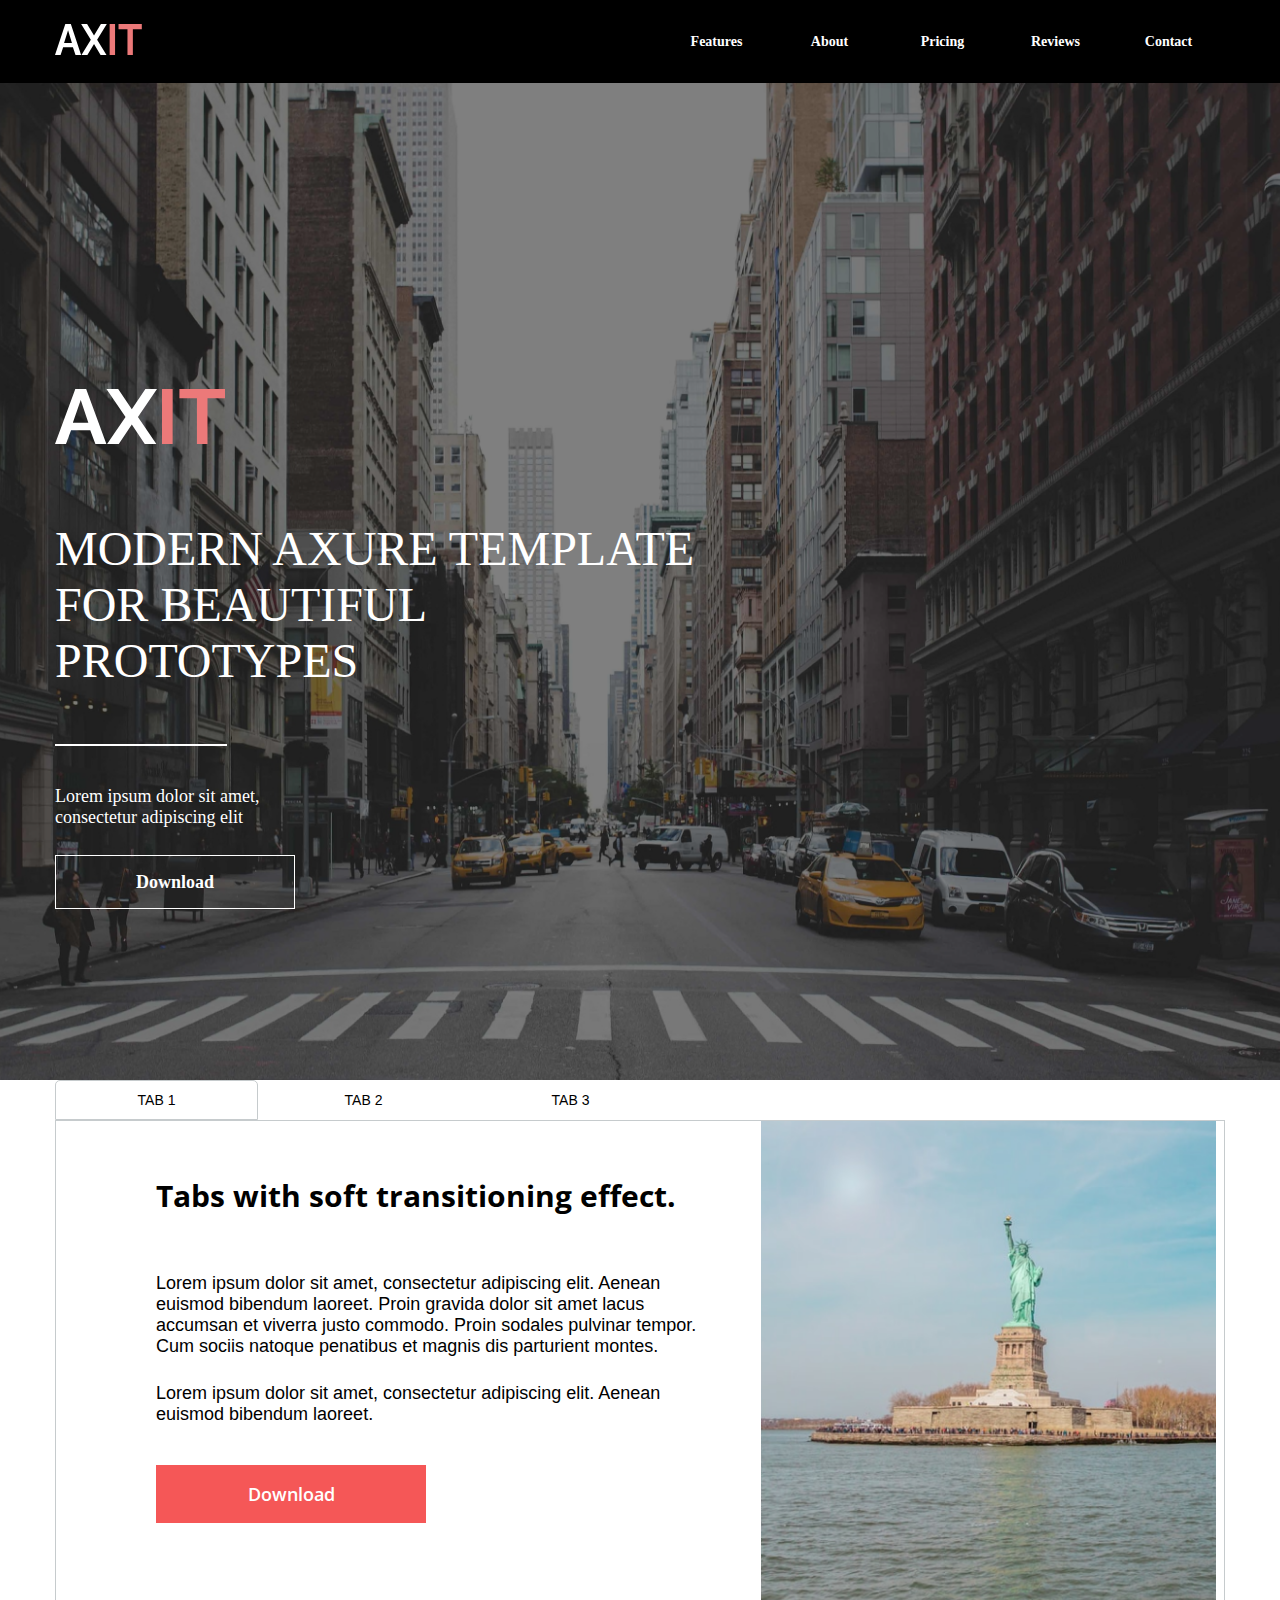
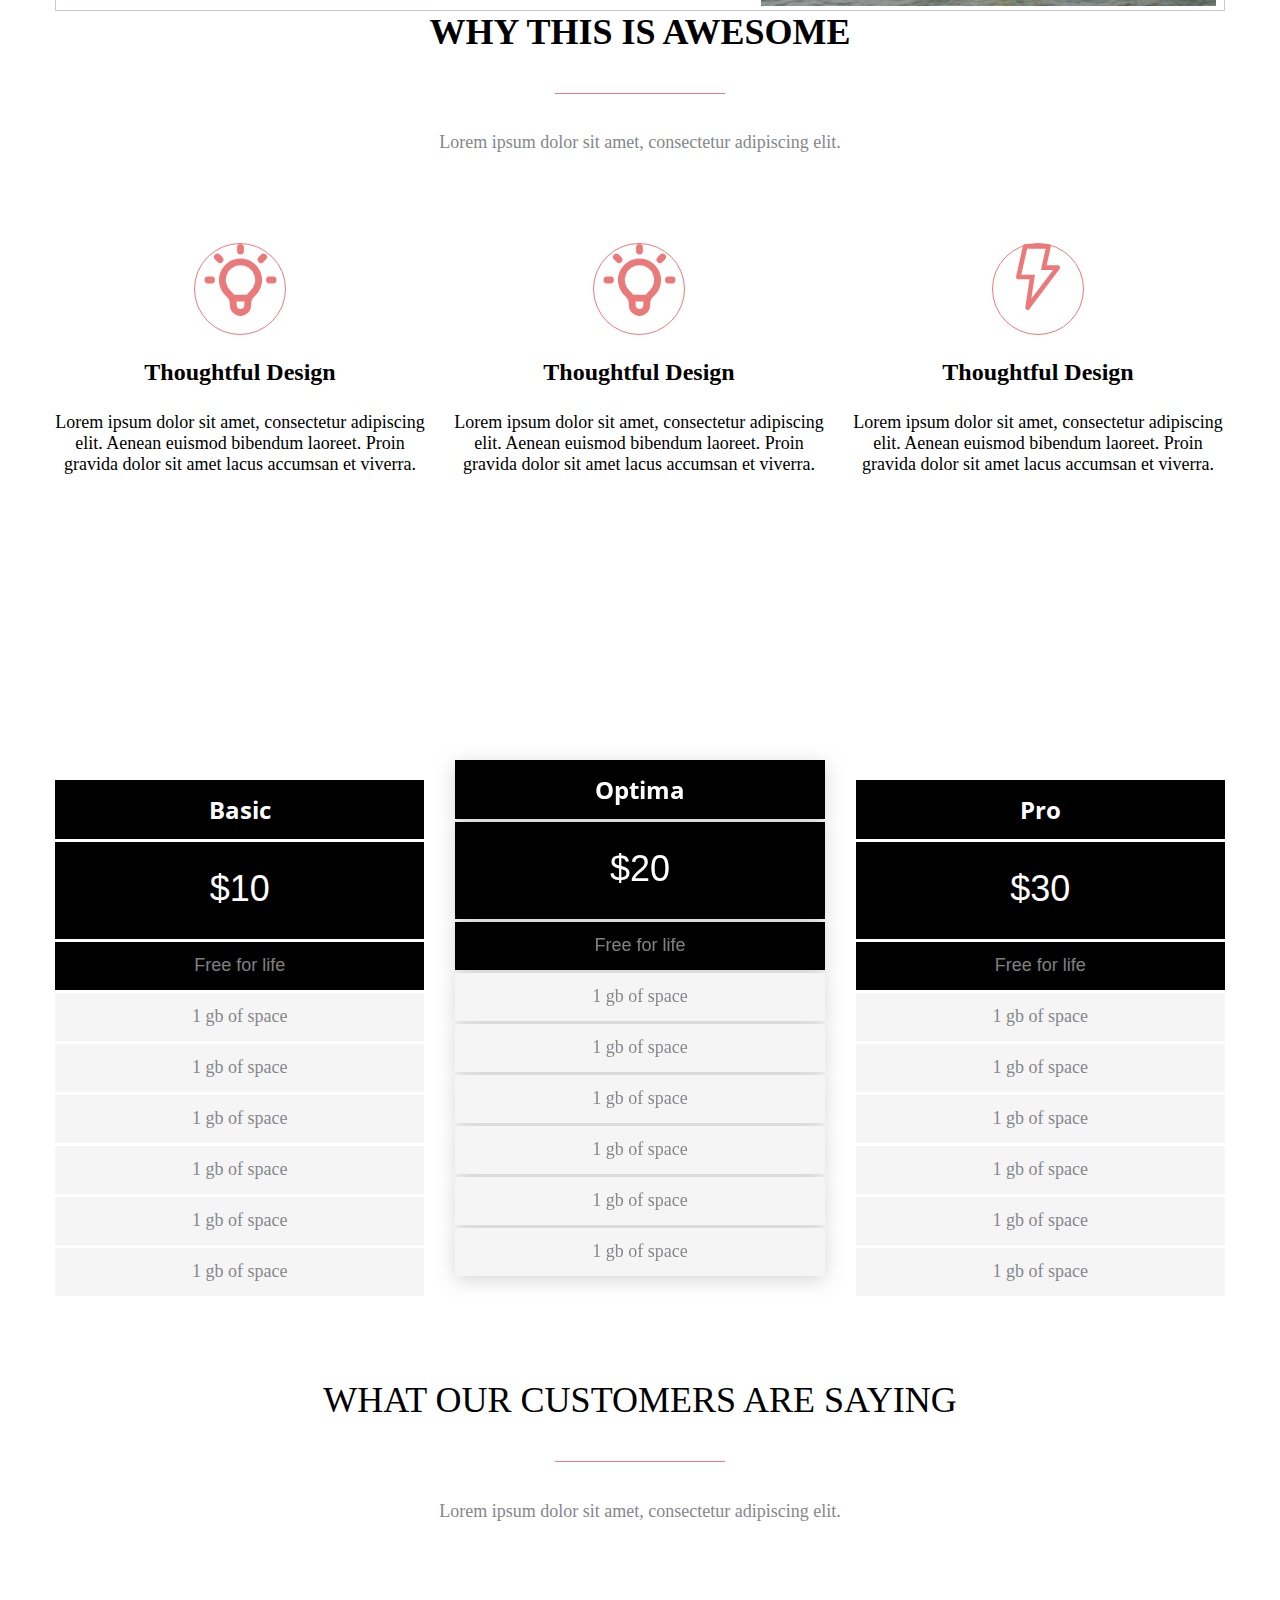
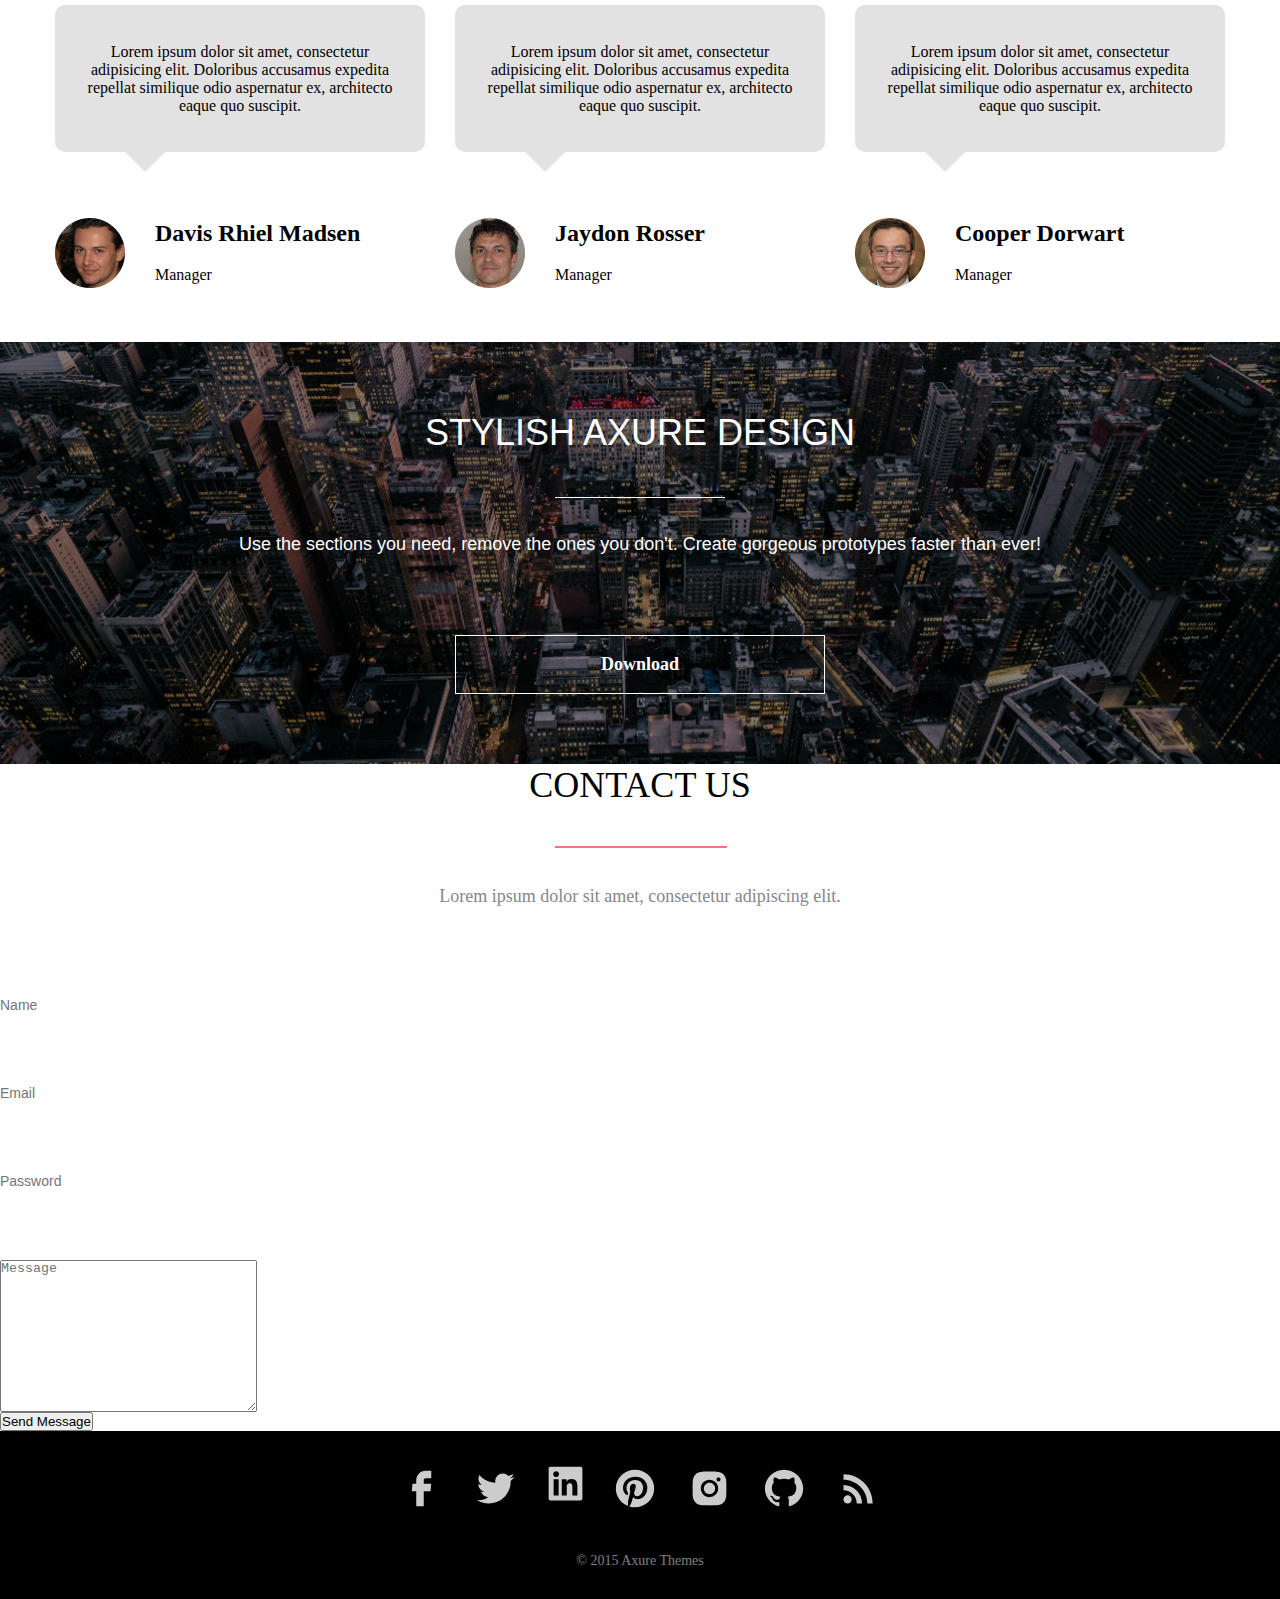
==== commit e4bbab36: "init: sstnkev(hm-8 and all project)" ====
--- a/index.html
+++ b/index.html
@@ -6,362 +6,289 @@
     <link rel="stylesheet" href="style.css">
     <link rel="preconnect" href="https://fonts.googleapis.com">
     <link rel="preconnect" href="https://fonts.gstatic.com" crossorigin>
-    <link href="https://fonts.googleapis.com/css2?family=Raleway&display=swap" rel="stylesheet">
+    <link href="https://fonts.googleapis.com/css2?family=Open+Sans&display=swap" rel="stylesheet">
     <link rel="preconnect" href="https://fonts.googleapis.com">
     <link rel="preconnect" href="https://fonts.gstatic.com" crossorigin>
-    <link href="https://fonts.googleapis.com/css2?family=Open+Sans:wght@700&family=Raleway&display=swap" rel="stylesheet">
-    <link rel="preconnect" href="https://fonts.googleapis.com">
-    <link rel="preconnect" href="https://fonts.gstatic.com" crossorigin>
-    <link href="https://fonts.googleapis.com/css2?family=Open+Sans:wght@400;700&family=Raleway&display=swap" rel="stylesheet">
-    <title>Document</title>
+    <link href="https://fonts.googleapis.com/css2?family=Open+Sans:wght@700&display=swap" rel="stylesheet">
+    <title>Design</title>
 </head>
 <body>
     <header class="header">
         <div class="container header__container">
-            <a href="#" class="header__logo">
-                <svg width="87" height="31" viewBox="0 0 87 31" fill="none" xmlns="http://www.w3.org/2000/svg">
-                    <path d="M10.3163 0H15.8289L26.1059 31H20.5146L17.9158 23.2718H8.1507L5.5913 31H0L10.3163 0ZM16.9314 19.0366L13.0726 6.24366L9.05633 19.0366H16.9314Z" fill="white"/>
-                    <path d="M32.086 0L39.016 11.4394L45.9067 0H51.813L42.1267 15.7183L51.498 31H45.5917L39.016 19.9972L32.401 31H26.4553L35.8266 15.7183L26.1403 0H32.086Z" fill="white"/>
-                    <path d="M54.6277 31V0H60.0615V31H54.6277Z" fill="#EC7979"/>
-                    <path d="M86.8026 5.2831H77.8644V31H72.47V5.2831H63.5318V0H86.8026V5.2831Z" fill="#EC7979"/>
-                </svg>
-            </a>
-            <nav class="nav">
-                <a class="nav__link" href="#features">Features</a>
-                <a class="nav__link" href="#about">About</a>
-                <a class="nav__link" href="#pricing">Pricing</a>
-                <a class="nav__link" href="#reviews">Reviews</a>
-                <a class="nav__link" href="#contact">Contact</a>
-            </nav>
+               <a href="#" class="header__logo"><svg xmlns="http://www.w3.org/2000/svg" width="87" height="31" viewBox="0 0 87 31" fill="none">
+                <path d="M10.3163 0H15.8289L26.1059 31H20.5146L17.9158 23.2718H8.1507L5.5913 31H0L10.3163 0ZM16.9314 19.0366L13.0726 6.24366L9.05633 19.0366H16.9314Z" fill="white"/>
+                <path d="M32.086 0L39.016 11.4394L45.9067 0H51.813L42.1267 15.7183L51.498 31H45.5917L39.016 19.9972L32.401 31H26.4553L35.8266 15.7183L26.1403 0H32.086Z" fill="white"/>
+                <path d="M54.6277 31V0H60.0615V31H54.6277Z" fill="#EC7979"/>
+                <path d="M86.8026 5.2831H77.8644V31H72.47V5.2831H63.5318V0H86.8026V5.2831Z" fill="#EC7979"/>
+                </svg></a>
+                <nav class="header__menu">
+                    <ul class="header__list">
+                        <li class="header__element">
+                            <a href="#" class="header__link">Features</a>
+                        </li>
+                        <li class="header__element">
+                            <a href="#" class="header__link">About</a>
+                        </li>
+                        <li class="header__element">
+                            <a href="#" class="header__link">Pricing</a>
+                        </li>
+                        <li class="header__element">
+                            <a href="#" class="header__link">Reviews</a>
+                        </li>
+                        <li class="header__element">
+                            <a href="#" class="header__link">Contact</a>
+                        </li>
+                    </ul>
+                </nav>
         </div>
     </header>
-
-
-    <section class="modern">
-        <div class="container modern__container">
-            <div class="modern__content">
-                <div class="modern__logo-wrap">
-                    <img class="modern__logo" src="./src/images/logo.svg" alt="">
-                </div>
-
-                <h1 class="modern__title">MODERN AXURE TEMPLATE FOR BEAUTIFUL PROTOTYPES</h1>
-
-                <p class="modern__text">Lorem ipsum dolor sit amet, consectetur adipiscing elit</p>
-
-                <a class="modern__button">Download</a>
-            </div>
-
-            <form class="form" action="">
-                <div class="form__container">
-                    <h3 class="form__title">Try Your <span class="form__painting" >FREE</span> Trial Today</h3>
-                    <input type="text" class="form__input" placeholder="Name">
-                    <input type="email" class="form__input" placeholder="Email">
-                    <input type="password" class="form__input form__password" placeholder="Password">
-                </div>
-                <button class="form__button">Get Started</button>
-            </form>
-
-
+    <section class="banner">
+        <div class="container banner__container">
+                <div class="box__logo"><svg xmlns="http://www.w3.org/2000/svg" width="170" height="55" viewBox="0 0 170 55" fill="none">
+                    <path d="M20.3089 0H31.161L51.3924 55H40.3853L35.2693 41.2887H16.0456L11.0071 55H0L20.3089 0ZM33.3314 33.7747L25.735 11.0775L17.8284 33.7747H33.3314Z" fill="white"/>
+                    <path d="M63.165 0L76.8076 20.2958L90.3728 0H102L82.9313 27.8873L101.38 55H89.7526L76.8076 35.4789L63.7851 55H52.0804L70.5289 27.8873L51.4602 0H63.165Z" fill="white"/>
+                    <path d="M107 55V0H117.64V55H107Z" fill="#EC7979"/>
+                    <path d="M170 9.37324H152.499V55H141.936V9.37324H124.435V0H170V9.37324Z" fill="#EC7979"/>
+                    </svg>
+                </div>
+                <h1 class="box__title">MODERN AXURE TEMPLATE FOR BEAUTIFUL PROTOTYPES</h1>
+                <p class="box__text">Lorem ipsum dolor sit amet, consectetur adipiscing elit</p>
+                <a href="#" class="box__button">Download</a>
         </div>
     </section>
-
-
-    <section class="media">
-        <div class="container media__container">
-            <div class="media__description">
-                <h2 class="media__title">Social media</h2>
-                <p class="media__text">Lorem ipsum dolor sit amet, consectetur adipiscing elit. 
-                    Aenean euismod bibendum laoreet.</p>
-            </div>
-            <div class="media__social">
-                <a href="#" class="media__link">
-                    <svg width="70" height="70" viewBox="0 0 70 70" fill="none" xmlns="http://www.w3.org/2000/svg">
-                        <path d="M26.827 62.7083H38.4937V39.3458H49.0054L50.1604 27.7375H38.4937V21.875C38.4937 21.1014 38.801 20.3595 39.348 19.8126C39.895 19.2656 40.6368 18.9583 41.4104 18.9583H50.1604V7.29163H41.4104C37.5426 7.29163 33.8333 8.82808 31.0984 11.563C28.3635 14.2979 26.827 18.0072 26.827 21.875V27.7375H20.9937L19.8387 39.3458H26.827V62.7083Z" fill="#CCCCCC"/>
-                    </svg>
-                </a> 
-                <a href="#" class="media__link">  
-                    <svg width="70" height="70" viewBox="0 0 70 70" fill="none" xmlns="http://www.w3.org/2000/svg">
-                        <path d="M57.2629 23.3247C57.3008 23.8351 57.3008 24.3426 57.3008 24.8501C57.3008 40.3813 45.4796 58.278 23.8758 58.278C17.22 58.278 11.0367 56.3501 5.83333 53.0018C6.77833 53.1097 7.68833 53.1476 8.67125 53.1476C13.9591 53.1604 19.0973 51.3922 23.2575 48.128C20.8058 48.0836 18.4292 47.2748 16.4594 45.8143C14.4897 44.3539 13.0252 42.3148 12.2704 39.9818C12.9967 40.0897 13.7258 40.1626 14.49 40.1626C15.5429 40.1626 16.6017 40.0168 17.5846 39.763C14.9239 39.2258 12.5314 37.7836 10.8139 35.6817C9.09639 33.5797 8.15994 30.9478 8.16375 28.2334V28.0876C9.73 28.9597 11.5471 29.5051 13.4721 29.578C11.8594 28.5064 10.5371 27.0522 9.62307 25.3453C8.70905 23.6384 8.23175 21.7317 8.23375 19.7955C8.23375 17.6138 8.81417 15.613 9.83208 13.8688C12.7842 17.5001 16.4661 20.4709 20.6393 22.5887C24.8126 24.7065 29.3841 25.924 34.0579 26.1626C33.8771 25.2876 33.7662 24.3805 33.7662 23.4705C33.7655 21.9275 34.0688 20.3994 34.659 18.9737C35.2491 17.548 36.1145 16.2526 37.2055 15.1615C38.2966 14.0704 39.5921 13.205 41.0178 12.6149C42.4435 12.0248 43.9716 11.7214 45.5146 11.7222C48.8979 11.7222 51.9517 13.1397 54.0983 15.4322C56.7285 14.9236 59.2507 13.9634 61.5533 12.5943C60.6766 15.3091 58.8401 17.6112 56.3879 19.0693C58.7206 18.8032 61.0004 18.1897 63.1517 17.2493C61.545 19.5916 59.554 21.6457 57.2629 23.3247Z" fill="#CCCCCC"/>
-                    </svg>
-                </a>
-                <a href="#" class="media__link">
-                    <svg width="70" height="70" viewBox="0 0 70 70" fill="none" xmlns="http://www.w3.org/2000/svg">
-                        <path d="M58.3333 8.75H11.6667C10.8931 8.75 10.1513 9.05729 9.60427 9.60427C9.05729 10.1513 8.75 10.8931 8.75 11.6667V58.3333C8.75 59.1069 9.05729 59.8488 9.60427 60.3957C10.1513 60.9427 10.8931 61.25 11.6667 61.25H58.3333C59.1069 61.25 59.8488 60.9427 60.3957 60.3957C60.9427 59.8488 61.25 59.1069 61.25 58.3333V11.6667C61.25 10.8931 60.9427 10.1513 60.3957 9.60427C59.8488 9.05729 59.1069 8.75 58.3333 8.75ZM24.3221 53.4829H16.5287V28.4287H24.3221V53.4829ZM20.4254 25.0075C19.228 25.0075 18.0796 24.5318 17.2328 23.6851C16.3861 22.8384 15.9104 21.69 15.9104 20.4925C15.9104 19.295 16.3861 18.1466 17.2328 17.2999C18.0796 16.4532 19.228 15.9775 20.4254 15.9775C21.6229 15.9775 22.7713 16.4532 23.618 17.2999C24.4647 18.1466 24.9404 19.295 24.9404 20.4925C24.9404 21.69 24.4647 22.8384 23.618 23.6851C22.7713 24.5318 21.6229 25.0075 20.4254 25.0075ZM53.4858 53.4829H45.7012V41.3C45.7012 38.395 45.6488 34.6588 41.6529 34.6588C37.5988 34.6588 36.9833 37.8263 36.9833 41.0958V53.4858H29.2046V28.4317H36.6713V31.8558H36.7792C37.8146 29.8871 40.3579 27.8104 44.1408 27.8104C52.0275 27.8104 53.4829 32.9963 53.4829 39.7454V53.4829H53.4858Z" fill="#CCCCCC"/>
-                    </svg>
-                </a>
-                <a href="#" class="media__link">
-                    <svg width="70" height="70" viewBox="0 0 70 70" fill="none" xmlns="http://www.w3.org/2000/svg">
-                        <path d="M26.3667 62.8251C29.1667 63.6709 31.9958 64.1667 35 64.1667C42.7355 64.1667 50.1541 61.0938 55.6239 55.624C61.0938 50.1542 64.1667 42.7355 64.1667 35C64.1667 31.1698 63.4123 27.3771 61.9465 23.8384C60.4807 20.2998 58.3323 17.0845 55.6239 14.3761C52.9156 11.6677 49.7003 9.51932 46.1616 8.05355C42.6229 6.58779 38.8302 5.83337 35 5.83337C31.1698 5.83337 27.3771 6.58779 23.8384 8.05355C20.2997 9.51932 17.0844 11.6677 14.376 14.3761C8.90624 19.8459 5.83333 27.2646 5.83333 35C5.83333 47.3959 13.6208 58.0417 24.6167 62.2417C24.3542 59.9667 24.0917 56.2042 24.6167 53.6084L27.9708 39.2C27.9708 39.2 27.125 37.5084 27.125 34.825C27.125 30.8 29.6333 27.7959 32.4917 27.7959C35 27.7959 36.1667 29.6334 36.1667 31.9959C36.1667 34.5042 34.5042 38.0917 33.6583 41.5334C33.1625 44.3917 35.175 46.9 38.0917 46.9C43.2833 46.9 47.3083 41.3584 47.3083 33.5417C47.3083 26.5417 42.2917 21.7584 35.0875 21.7584C26.8625 21.7584 22.0208 27.8834 22.0208 34.3292C22.0208 36.8375 22.8375 39.375 24.1792 41.0375C24.4417 41.2125 24.4417 41.4459 24.3542 41.8834L23.5083 45.0625C23.5083 45.5584 23.1875 45.7334 22.6917 45.3834C18.9583 43.75 16.8 38.4417 16.8 34.1542C16.8 24.9375 23.3333 16.5667 35.9333 16.5667C45.9667 16.5667 53.7833 23.7709 53.7833 33.3375C53.7833 43.3709 47.5708 51.4209 38.675 51.4209C35.8458 51.4209 33.075 49.9042 32.0833 48.125L30.1292 55.0375C29.4583 57.5459 27.6208 60.9 26.3667 62.9125V62.8251Z" fill="#CCCCCC"/>
-                    </svg>
-                </a>
-                <a href="#" class="media__link">
-                    <svg width="70" height="70" viewBox="0 0 70 70" fill="none" xmlns="http://www.w3.org/2000/svg">
-                        <path d="M61.0956 24.2228C61.0661 22.0138 60.6526 19.8267 59.8735 17.7595C59.1978 16.0157 58.1659 14.4321 56.8436 13.1098C55.5212 11.7875 53.9376 10.7555 52.1939 10.0799C50.1532 9.31383 47.9973 8.89962 45.8181 8.85487C43.0122 8.72946 42.1226 8.69446 35.0001 8.69446C27.8776 8.69446 26.9647 8.69446 24.1793 8.85487C22.001 8.89995 19.8462 9.31416 17.8064 10.0799C16.0624 10.7551 14.4785 11.7868 13.1562 13.1092C11.8338 14.4316 10.802 16.0155 10.1268 17.7595C9.35923 19.7986 8.94592 21.9539 8.90473 24.1324C8.77931 26.9411 8.74139 27.8307 8.74139 34.9532C8.74139 42.0757 8.74139 42.9857 8.90473 45.774C8.94848 47.9557 9.35973 50.1082 10.1268 52.1528C10.8031 53.8963 11.8357 55.4795 13.1585 56.8013C14.4813 58.1231 16.0653 59.1545 17.8093 59.8295C19.8435 60.6263 21.9987 61.0701 24.1822 61.142C26.991 61.2674 27.8806 61.3053 35.0031 61.3053C42.1256 61.3053 43.0385 61.3053 45.8239 61.142C48.0031 61.099 50.1591 60.6858 52.1997 59.9199C53.943 59.2434 55.5262 58.2112 56.8484 56.889C58.1707 55.5668 59.2029 53.9836 59.8793 52.2403C60.6464 50.1986 61.0576 48.0461 61.1014 45.8615C61.2268 43.0557 61.2647 42.1661 61.2647 35.0407C61.2589 27.9182 61.2589 27.014 61.0956 24.2228ZM34.9826 48.4224C27.5335 48.4224 21.4989 42.3878 21.4989 34.9386C21.4989 27.4895 27.5335 21.4549 34.9826 21.4549C38.5588 21.4549 41.9884 22.8755 44.5171 25.4042C47.0458 27.9329 48.4664 31.3625 48.4664 34.9386C48.4664 38.5147 47.0458 41.9444 44.5171 44.4731C41.9884 47.0018 38.5588 48.4224 34.9826 48.4224ZM49.0031 24.1003C48.5901 24.1007 48.181 24.0196 47.7994 23.8617C47.4177 23.7039 47.071 23.4723 46.7789 23.1802C46.4869 22.8882 46.2553 22.5414 46.0974 22.1598C45.9396 21.7782 45.8585 21.3691 45.8589 20.9561C45.8589 20.5434 45.9402 20.1348 46.0981 19.7535C46.2561 19.3722 46.4875 19.0257 46.7794 18.7339C47.0712 18.4421 47.4176 18.2106 47.7989 18.0526C48.1802 17.8947 48.5889 17.8134 49.0016 17.8134C49.4143 17.8134 49.823 17.8947 50.2043 18.0526C50.5856 18.2106 50.932 18.4421 51.2238 18.7339C51.5157 19.0257 51.7472 19.3722 51.9051 19.7535C52.063 20.1348 52.1443 20.5434 52.1443 20.9561C52.1443 22.6945 50.7385 24.1003 49.0031 24.1003Z" fill="#CCCCCC"/>
-                        <path d="M34.9829 43tarif 43.7416 39.776 43.7416 34.9387C43.7416 30.1014 39.8202 26.1799 34.9829 26.1799C30.1456 26.1799 26.2242 30.1014 26.2242 34.9387C26.2242 39.776 30.1456 43.6974 34.9829 43.6974Z" fill="#CCCCCC"/>
-                    </svg>
-                </a>
-                <a href="#" class="media__link">
-                    <svg width="70" height="70" viewBox="0 0 70 70" fill="none" xmlns="http://www.w3.org/2000/svg">
-                        <path fill-rule="evenodd" clip-rule="evenodd" d="M35.0754 5.83337C19.0074 5.83337 5.98453 18.8563 5.98453 34.9242C5.98453 47.775 14.3174 58.6805 25.8791 62.5305C27.3345 62.793 27.8595 61.8975 27.8595 61.1275C27.8595 60.4363 27.8362 58.6046 27.8274 56.1809C19.7337 57.9367 18.0245 52.2784 18.0245 52.2784C16.7062 48.9184 14.7958 48.023 14.7958 48.023C12.1562 46.2175 14.997 46.2584 14.997 46.2584C17.9195 46.4625 19.4508 49.2567 19.4508 49.2567C22.0466 53.7017 26.2641 52.4184 27.9149 51.6746C28.1804 49.7934 28.9387 48.51 29.767 47.7838C23.3095 47.0517 16.5195 44.555 16.5195 33.4046C16.5195 30.2342 17.6541 27.6325 19.5062 25.6025C19.2116 24.8646 18.2054 21.9042 19.7949 17.9025C19.7949 17.9025 22.2362 17.118 27.7924 20.8805C30.1654 20.2349 32.6132 19.9054 35.0724 19.9005C37.5317 19.9044 39.9797 20.234 42.3524 20.8805C47.9116 17.115 50.3499 17.9025 50.3499 17.9025C51.9395 21.9042 50.942 24.8646 50.6387 25.6025C52.5054 27.6325 53.6254 30.2313 53.6254 33.4046C53.6254 44.5842 46.8295 47.04 40.3487 47.7605C41.3841 48.6588 42.3174 50.4321 42.3174 53.1446C42.3174 57.0355 42.2824 60.1738 42.2824 61.1275C42.2824 61.9063 42.8016 62.8105 44.2862 62.5246C55.842 58.6688 64.1662 47.7721 64.1662 34.9242C64.1662 18.8563 51.1433 5.83337 35.0754 5.83337Z" fill="#CCCCCC"/>
-                    </svg>
-                </a>
-                <a href="#" class="media__link">
-                    <svg width="70" height="70" viewBox="0 0 70 70" fill="none" xmlns="http://www.w3.org/2000/svg">
-                        <path d="M18.025 58.3334C21.5366 58.3334 24.3834 55.4866 24.3834 51.975C24.3834 48.4634 21.5366 45.6167 18.025 45.6167C14.5134 45.6167 11.6667 48.4634 11.6667 51.975C11.6667 55.4866 14.5134 58.3334 18.025 58.3334Z" fill="#CCCCCC"/>
-                        <path d="M11.6667 12.9498V21.204C32.1709 21.204 48.7959 37.829 48.7959 58.3332H57.05C57.05 33.279 36.7209 12.9498 11.6667 12.9498ZM11.6667 29.4582V37.7123C23.0417 37.7123 32.2875 46.9582 32.2875 58.3332H40.5417C40.5417 42.379 27.6209 29.4582 11.6667 29.4582Z" fill="#CCCCCC"/>
-                    </svg>
-                </a>
-            </div>
-        </div>
-    </section>
-
-
-    <section class="tabs" id="features">
-        <div class="container">
-
-            <div class="tabs__list">
-                <a class="tabs__list-item tabs__selected" href="#">TAB 1</a>
-                <a class="tabs__list-item" href="#">TAB 2</a>
-                <a class="tabs__list-item" href="#">TAB 3</a>
-            </div>
-
-            <div class="tabs__main">
-
-                <div class="tabs__info">
-                    <h2 class="tabs__title">Tabs with soft transitioning effect.</h2>
-                    <p class="tabs__text">Lorem ipsum dolor sit amet, consectetur adipiscing elit. Aenean euismod bibendum laoreet. Proin gravida dolor sit amet lacus accumsan et viverra justo commodo. Proin sodales pulvinar tempor. Cum sociis natoque  penatibus et magnis dis parturient montes.</p>
-                    <p class="tabs__text">Lorem ipsum dolor sit amet, consectetur adipiscing elit. Aenean euismod  bibendum laoreet.</p>
-                    <button class="tabs__button">Download</button>
-                </div>
-                <div class="tabs__wrapper-image">
-                    <img class="tabs__image" src="./src/images/statue.png" alt="">
+    <div class="tabs">
+        <div class="container">
+            <div class="tabs__buttons">
+                <button class="tabs__button tabs__button_active">TAB 1</button>
+                <button class="tabs__button">TAB 2</button>
+                <button class="tabs__button">TAB 3</button>
+            </div>
+            <div class="tab">
+                    <div class="tab__content">
+                    <h2 class="tab__title">Tabs with soft transitioning effect.</h2>
+                    <p class="tab__text">Lorem ipsum dolor sit amet, consectetur adipiscing elit. Aenean euismod bibendum laoreet. Proin gravida dolor sit amet lacus accumsan et viverra justo commodo. Proin sodales pulvinar tempor. Cum sociis natoque  penatibus et magnis dis parturient montes.</p>
+                    <p class="tab__text">Lorem ipsum dolor sit amet, consectetur adipiscing elit. Aenean euismod  bibendum laoreet.</p>
+                    <button class="tab__button">Download</button>
+                </div>
+                <div class="tab__wrapper-image"><img class="tab__image" src="Rectangle 111.png" alt="img">
+                </div>
+            </div>
+        </div>
+    </div>
+    <div class="awesome">
+        <div class="container">
+            <div class="head">
+                <h1 class="head__title">WHY THIS IS AWESOME</h1>
+                <p class="head__text">Lorem ipsum dolor sit amet, consectetur adipiscing elit.</p>
+            </div>
+            <div class="awesome__wripper">
+                <div class="awesome__content">
+                    <div class="awesome__icon">
+                        <svg width="73" height="72" viewBox="0 0 73 72" fill="none" xmlns="http://www.w3.org/2000/svg">
+                            <path d="M28.0362 54.0594H44.9602H28.0362ZM36.5 3.4931V7.10498V3.4931ZM59.5481 13.014L56.9876 15.5676L59.5481 13.014ZM69.0948 36H65.4731H69.0948ZM7.52688 36H3.90524H7.52688ZM16.0124 15.5676L13.4519 13.014L16.0124 15.5676ZM23.6939 48.7716C21.1619 46.2458 19.4377 43.0279 18.7394 39.5248C18.0411 36.0218 18.4 32.3909 19.7707 29.0912C21.1414 25.7916 23.4623 22.9714 26.4401 20.9872C29.4179 19.003 32.9187 17.944 36.5 17.944C40.0813 17.944 43.5821 19.003 46.5599 20.9872C49.5377 22.9714 51.8586 25.7916 53.2293 29.0912C54.6 32.3909 54.9589 36.0218 54.2606 39.5248C53.5623 43.0279 51.8381 46.2458 49.3061 48.7716L47.3215 50.7473C46.1868 51.8791 45.2868 53.2227 44.6729 54.7013C44.059 56.18 43.7431 57.7648 43.7433 59.3652V61.2831C43.7433 63.199 42.9801 65.0364 41.6218 66.3911C40.2634 67.7458 38.421 68.5069 36.5 68.5069C34.579 68.5069 32.7366 67.7458 31.3782 66.3911C30.0199 65.0364 29.2567 63.199 29.2567 61.2831V59.3652C29.2567 56.1326 27.9674 53.03 25.6785 50.7473L23.6939 48.7716Z" stroke="#EC7979" stroke-width="6.83333" stroke-linecap="round" stroke-linejoin="round"/>
+                            </svg>
+                            
+                    </div>    
+                    <h2 class="awesome__title">Thoughtful Design</h2>
+                    <p class="awesome__text">Lorem ipsum dolor sit amet, consectetur adipiscing  elit. Aenean euismod bibendum laoreet. Proin gravida  dolor sit amet lacus accumsan et viverra.</p>
                 </div>
                 
-            </div>
-        </div>
-    </section>
-
-    <section class="awesome" id="about">
-
-        <div class="container">
-
-            <h2 class="title">why this is awesome</h2>
-
-            <p class="text">Lorem ipsum dolor sit amet consectetur adipisicing elit.</p>
-
-            <div class="awesome__design">
-                <div class="awesome__item">
-                    <div class="awesome__img lamp__img"></div>
-                    <h3 class="awesome__title">Thoughtful Design</h3>
-                    <p class="awesome__text">Lorem ipsum dolor sit amet, consectetur adipiscing  elit. Aenean euismod bibendum laoreet. Proin gravida  dolor sit amet lacus accumsan et viverra.</p>
-                </div>
-
-                <div class="awesome__item">
-                    <div class="awesome__img keyboard__img"></div>
-                    <h3 class="awesome__title">Thoughtful Design</h3>
-                    <p class="awesome__text">Lorem ipsum dolor sit amet, consectetur adipiscing  elit. Aenean euismod bibendum laoreet. Proin gravida  dolor sit amet lacus accumsan et viverra.</p>
-                </div>
-
-                <div class="awesome__item">
-                    <div class="awesome__img lightning__img"></div>
-                    <h3 class="awesome__title">Thoughtful Design</h3>
-                    <p class="awesome__text">Lorem ipsum dolor sit amet, consectetur adipiscing  elit. Aenean euismod bibendum laoreet. Proin gravida  dolor sit amet lacus accumsan et viverra.</p>
-                </div>
-            </div>
-        </div>
-    </section>
-
-    <section class="pricing" id="pricing">
-        <div class="container">
-
-            <h2 class="title">pricing options</h2>
-
-            <p class="text">Lorem ipsum dolor sit amet consectetur adipisicing elit.</p>
-
-            <div class="pricing__tarifs">
-
-                <div class="tarif">
-                    <p class="tarif__name">Basic</p>
-                    <p class="tarif__price">$10</p>
-                    <p class="tarif__text">Free for life</p>
-                    
-                    <p class="tarif__offer">1 Gb Of Space</p>
-                    <p class="tarif__offer">1 Gb Of Space</p>
-                    <p class="tarif__offer">1 Gb Of Space</p>
-                    <p class="tarif__offer">1 Gb Of Space</p>
-                    <p class="tarif__offer">1 Gb Of Space</p>
-                    <p class="tarif__offer">1 Gb Of Space</p>
-                </div>
-
-                <div class="tarif">
-                    <p class="tarif__name">Optima</p>
-                    <p class="tarif__price">$20</p>
-                    <p class="tarif__text">Free for life</p>
-                    
-                    <p class="tarif__offer">1 Gb Of Space</p>
-                    <p class="tarif__offer">1 Gb Of Space</p>
-                    <p class="tarif__offer">1 Gb Of Space</p>
-                    <p class="tarif__offer">1 Gb Of Space</p>
-                    <p class="tarif__offer">1 Gb Of Space</p>
-                    <p class="tarif__offer">1 Gb Of Space</p>
-                </div>
-
-                <div class="tarif">
-                    <p class="tarif__name">Pro</p>
-                    <p class="tarif__price">$30</p>
-                    <p class="tarif__text">Free for life</p>
-                    
-                    <p class="tarif__offer">1 Gb Of Space</p>
-                    <p class="tarif__offer">1 Gb Of Space</p>
-                    <p class="tarif__offer">1 Gb Of Space</p>
-                    <p class="tarif__offer">1 Gb Of Space</p>
-                    <p class="tarif__offer">1 Gb Of Space</p>
-                    <p class="tarif__offer">1 Gb Of Space</p>
-                </div>
-            </div>
-            
-        </div>
-    </section>
-
-    <section class="customers" id="reviews">
-        <div class="container">
-
-            <h2 class="title">what our customers are saying</h2>
-            <p class="text">Lorem ipsum dolor sit amet consectetur adipisicing elit.</p>
-            
-            <div class="customers__persons">
-                <div class="customers__review">
-                    <p class="customers__text">Lorem ipsum dolor sit amet, 
+                <div class="awesome__content">
+                    <div class="awesome__icon"><svg width="73" height="72" viewBox="0 0 73 72" fill="none" xmlns="http://www.w3.org/2000/svg">
+                        <path d="M28.0362 54.0594H44.9602H28.0362ZM36.5 3.4931V7.10498V3.4931ZM59.5481 13.014L56.9876 15.5676L59.5481 13.014ZM69.0948 36H65.4731H69.0948ZM7.52688 36H3.90524H7.52688ZM16.0124 15.5676L13.4519 13.014L16.0124 15.5676ZM23.6939 48.7716C21.1619 46.2458 19.4377 43.0279 18.7394 39.5248C18.0411 36.0218 18.4 32.3909 19.7707 29.0912C21.1414 25.7916 23.4623 22.9714 26.4401 20.9872C29.4179 19.003 32.9187 17.944 36.5 17.944C40.0813 17.944 43.5821 19.003 46.5599 20.9872C49.5377 22.9714 51.8586 25.7916 53.2293 29.0912C54.6 32.3909 54.9589 36.0218 54.2606 39.5248C53.5623 43.0279 51.8381 46.2458 49.3061 48.7716L47.3215 50.7473C46.1868 51.8791 45.2868 53.2227 44.6729 54.7013C44.059 56.18 43.7431 57.7648 43.7433 59.3652V61.2831C43.7433 63.199 42.9801 65.0364 41.6218 66.3911C40.2634 67.7458 38.421 68.5069 36.5 68.5069C34.579 68.5069 32.7366 67.7458 31.3782 66.3911C30.0199 65.0364 29.2567 63.199 29.2567 61.2831V59.3652C29.2567 56.1326 27.9674 53.03 25.6785 50.7473L23.6939 48.7716Z" stroke="#EC7979" stroke-width="6.83333" stroke-linecap="round" stroke-linejoin="round"/>
+                        </svg>
+                        
+                        </div>
+                        <h2 class="awesome__title">Thoughtful Design</h2>
+                        <p class="awesome__text">Lorem ipsum dolor sit amet, consectetur adipiscing  elit. Aenean euismod bibendum laoreet. Proin gravida  dolor sit amet lacus accumsan et viverra.</p>
+                </div>    
+                <div class="awesome__content">
+                    <div class="awesome__icon"><svg width="44" height="66" viewBox="0 0 44 66" fill="none" xmlns="http://www.w3.org/2000/svg">
+                        <path d="M10.7308 65.8114C10.2572 65.6078 9.86369 65.2494 9.61227 64.7927C9.36084 64.336 9.26586 63.8071 9.34231 63.2893L13.5542 35.3575H2.37647C2.0221 35.3672 1.67028 35.2939 1.34815 35.1432C1.02602 34.9925 0.742197 34.7684 0.518571 34.4882C0.294944 34.2081 0.137497 33.8793 0.0583768 33.5274C-0.0207433 33.1754 -0.0194209 32.8096 0.0622413 32.4583L7.00493 1.81582C7.1271 1.28846 7.42391 0.820076 7.84542 0.489504C8.26692 0.158932 8.78737 -0.0136382 9.31916 0.00084246H32.4615C32.8072 -0.000354887 33.1488 0.077363 33.4612 0.228286C33.7735 0.379208 34.0488 0.5995 34.2666 0.872974C34.4875 1.14954 34.6439 1.47353 34.724 1.82057C34.8042 2.16761 34.806 2.52865 34.7294 2.87652L30.7258 21.2149H41.7184C42.1521 21.214 42.5774 21.3373 42.9456 21.5706C43.3139 21.804 43.6104 22.1381 43.8012 22.5348C43.967 22.9156 44.0308 23.3343 43.9861 23.7484C43.9414 24.1624 43.7898 24.557 43.5466 24.892L13.4616 64.9629C13.2583 65.2699 12.9868 65.5238 12.6692 65.7039C12.3515 65.8841 11.9967 65.9856 11.6334 66C11.3237 65.9941 11.0178 65.9302 10.7308 65.8114ZM24.9402 25.9291L29.5687 4.71507H11.1705L5.2924 30.6433H18.9695L15.2899 54.8744L37.0899 25.9291H24.9402Z" fill="#EC7979"/>
+                        </svg>
+                        </div>
+                        <h2 class="awesome__title">Thoughtful Design</h2>
+                        <p class="awesome__text">Lorem ipsum dolor sit amet, consectetur adipiscing  elit. Aenean euismod bibendum laoreet. Proin gravida  dolor sit amet lacus accumsan et viverra.</p>
+                </div>    
+                
+                </div>
+            </div>
+        </div>
+    </div>
+    <div class="pricing">
+        <div class="container">
+            <div class="content">
+                <h2 class="content__title">pricing options</h2>
+                <p class="content__text">Lorem ipsum dolor sit amet, consectetur adipiscing elit.</p>
+            </div>
+        <div class="pricing__content">  
+                <div class="price">
+                    <h3 class="price__title">Basic</h3>
+                    <p class="price__cost">$10</p>
+                    <p class="price__description">Free for life</p>
+                    <ul class="price__lists">
+                        <li class="price__list">1 gb of space</li>
+                        <li class="price__list">1 gb of space</li>
+                        <li class="price__list">1 gb of space</li>
+                        <li class="price__list">1 gb of space</li>
+                        <li class="price__list">1 gb of space</li>
+                        <li class="price__list last-list">1 gb of space</li>
+                    </ul>
+
+                </div>
+                <div class="price price__active">
+                    <h3 class="price__title">Optima</h3>
+                    <p class="price__cost">$20</p>
+                    <p class="price__description">Free for life</p>
+                    <ul class="price__lists">
+                        <li class="price__list">1 gb of space</li>
+                        <li class="price__list">1 gb of space</li>
+                        <li class="price__list">1 gb of space</li>
+                        <li class="price__list">1 gb of space</li>
+                        <li class="price__list">1 gb of space</li>
+                        <li class="price__list last-list">1 gb of space</li>
+                    </ul>
+
+                </div>
+                <div class="price">
+                    <h3 class="price__title">Pro</h3>
+                    <p class="price__cost">$30</p>
+                    <p class="price__description">Free for life</p>
+                    <ul class="price__lists">
+                        <li class="price__list">1 gb of space</li>
+                        <li class="price__list">1 gb of space</li>
+                        <li class="price__list">1 gb of space</li>
+                        <li class="price__list">1 gb of space</li>
+                        <li class="price__list">1 gb of space</li>
+                        <li class="price__list last-list">1 gb of space</li>
+                    </ul>
+                </div>  
+            </div>
+        </div>
+    
+    </div>
+    <section class="customers">
+        <div class="container">
+            <div class="block">
+                <h2 class="block__title">what our customers are saying</h2>
+                <p class="block__text">Lorem ipsum dolor sit amet, consectetur adipiscing elit.</p>
+            </div>
+            <div class="customers__block">
+
+                <div class="customer">
+                    <p class="customer__text">Lorem ipsum dolor sit amet, 
                         consectetur adipisicing elit. Doloribus 
                         accusamus expedita repellat similique 
                         odio aspernatur ex, architecto eaque 
                         quo suscipit.</p>
-
-                        <div class="customers__person">
-                            <div class="customers__wrapper-img">
-                                <img class="customers__img" src="./src/images/davis.png" alt="">
-                            </div>
-                            <div class="customers__info">
-                                <p class="customers__name">Davis Rhiel Madsen</p>
-                                <p class="customers__title">Manager</p>
-                            </div>
-                        </div>
-                </div>
-
-                <div class="customers__review">
-                    <p class="customers__text">Lorem ipsum dolor sit amet, 
+                    <div class="customer__info">
+                        <div class="customer__wrapper-image">
+                        <img src="media/img/1.png" alt="" class="customer__image">
+                    </div>
+                    <div class="customer__content">
+                        <p class="customer__name">Davis Rhiel Madsen</p>
+                        <p class="customer__speciality">Manager</p>
+                    </div>
+                    </div>
+                </div>
+
+                <div class="customer">
+                    <p class="customer__text">Lorem ipsum dolor sit amet, 
                         consectetur adipisicing elit. Doloribus 
                         accusamus expedita repellat similique 
                         odio aspernatur ex, architecto eaque 
                         quo suscipit.</p>
-
-                        <div class="customers__person">
-                            <div class="customers__wrapper-img">
-                                <img class="customers__img" src="./src/images/jaydon.png" alt="">
-                            </div>
-                            <div class="customers__info">
-                                <p class="customers__name">Jaydon Rosser</p>
-                                <p class="customers__title">Manager</p>
-                            </div>
-                        </div>
-                </div>
-
-                <div class="customers__review">
-                    <p class="customers__text">Lorem ipsum dolor sit amet, 
+                    <div class="customer__info">
+                        <div class="customer__wrapper-image">
+                        <img src="media/img/2.png" alt="" class="customer__image">
+                    </div>
+                    <div class="customer__content">
+                        <p class="customer__name">Jaydon Rosser</p>
+                        <p class="customer__speciality">Manager</p>
+                    </div>
+                    </div>
+                </div>
+
+                <div class="customer">
+                    <p class="customer__text">Lorem ipsum dolor sit amet, 
                         consectetur adipisicing elit. Doloribus 
                         accusamus expedita repellat similique 
                         odio aspernatur ex, architecto eaque 
                         quo suscipit.</p>
-
-                        <div class="customers__person">
-                            <div class="customers__wrapper-img">
-                                <img class="customers__img" src="./src/images/cooper.png" alt="">
-                            </div>
-                            <div class="customers__info">
-                                <p class="customers__name">Cooper Dorwart</p>
-                                <p class="customers__title">Manager</p>
-                            </div>
-                        </div>
-                </div>
-            </div>
-
-
+                    <div class="customer__info">
+                        <div class="customer__wrapper-image">
+                        <img src="media/img/3.png" alt="" class="customer__image">
+                    </div>
+                    <div class="customer__content">
+                        <p class="customer__name">Cooper Dorwart</p>
+                        <p class="customer__speciality">Manager</p>
+                    </div>
+                    </div>
+                </div>
+
+            </div>
         </div>
     </section>
-
-    <section class="stylish">
-        <div class="container stylish__container">
-            <h2 class="stylish__title">STYLISH AXURE DESIGN</h2>
-            <p class="stylish__text">Use the sections you need, remove the ones you don't.  Create gorgeous prototypes faster than ever!</p>
-            <button class="stylish__button">Download</button>
-        </div>
-    </section>
-
-    <section class="contact" id="contact">
-        <div class="container">
-            <h2 class="title">Contact US</h2>
-            <div class="line"></div>
-            <p class="text">Lorem ipsum dolor sit amet consectetur adipisicing elit.</p>
-            <form class="contact__form-wrap">
-                <div class="contact__form">
-                    <div class="contact__form-info">
-                        <input type="text" class="form__input" placeholder="Name">
-                        <input type="email" class="form__input" placeholder="Email">
-                        <input type="password" class="form__input form__password" placeholder="Password">
-                    </div>
-                    <textarea class="message__input" placeholder="Message"></textarea>
-                </div>
-            
-                <button class="contact__button">Send Message</button>
-            </form>
-        </div>
-    </section>
-
-    <footer class="footer">
-        <div class="container">
-            <div class="footer__social">
-                <a href="#" class="footer__link">
-                    <svg width="53.2" height="53.2" viewBox="0 0 70 70" fill="none" xmlns="http://www.w3.org/2000/svg">
-                        <path d="M26.827 62.7083H38.4937V39.3458H49.0054L50.1604 27.7375H38.4937V21.875C38.4937 21.1014 38.801 20.3595 39.348 19.8126C39.895 19.2656 40.6368 18.9583 41.4104 18.9583H50.1604V7.29163H41.4104C37.5426 7.29163 33.8333 8.82808 31.0984 11.563C28.3635 14.2979 26.827 18.0072 26.827 21.875V27.7375H20.9937L19.8387 39.3458H26.827V62.7083Z" fill="#CCCCCC"/>
-                    </svg>
-                </a>
-                <a href="#" class="footer__link">
-                    <svg width="53.2" height="53.2" viewBox="0 0 70 70" fill="none" xmlns="http://www.w3.org/2000/svg">
-                        <path d="M57.2629 23.3247C57.3008 23.8351 57.3008 24.3426 57.3008 24.8501C57.3008 40.3813 45.4796 58.278 23.8758 58.278C17.22 58.278 11.0367 56.3501 5.83333 53.0018C6.77833 53.1097 7.68833 53.1476 8.67125 53.1476C13.9591 53.1604 19.0973 51.3922 23.2575 48.128C20.8058 48.0836 18.4292 47.2748 16.4594 45.8143C14.4897 44.3539 13.0252 42.3148 12.2704 39.9818C12.9967 40.0897 13.7258 40.1626 14.49 40.1626C15.5429 40.1626 16.6017 40.0168 17.5846 39.763C14.9239 39.2258 12.5314 37.7836 10.8139 35.6817C9.09639 33.5797 8.15994 30.9478 8.16375 28.2334V28.0876C9.73 28.9597 11.5471 29.5051 13.4721 29.578C11.8594 28.5064 10.5371 27.0522 9.62307 25.3453C8.70905 23.6384 8.23175 21.7317 8.23375 19.7955C8.23375 17.6138 8.81417 15.613 9.83208 13.8688C12.7842 17.5001 16.4661 20.4709 20.6393 22.5887C24.8126 24.7065 29.3841 25.924 34.0579 26.1626C33.8771 25.2876 33.7662 24.3805 33.7662 23.4705C33.7655 21.9275 34.0688 20.3994 34.659 18.9737C35.2491 17.548 36.1145 16.2526 37.2055 15.1615C38.2966 14.0704 39.5921 13.205 41.0178 12.6149C42.4435 12.0248 43.9716 11.7214 45.5146 11.7222C48.8979 11.7222 51.9517 13.1397 54.0983 15.4322C56.7285 14.9236 59.2507 13.9634 61.5533 12.5943C60.6766 15.3091 58.8401 17.6112 56.3879 19.0693C58.7206 18.8032 61.0004 18.1897 63.1517 17.2493C61.545 19.5916 59.554 21.6457 57.2629 23.3247Z" fill="#CCCCCC"/>
-                    </svg>
-                </a>
-                <a href="#" class="footer__link">
-                    <svg width="53.2" height="53.2" viewBox="0 0 70 70" fill="none" xmlns="http://www.w3.org/2000/svg">
-                        <path d="M58.3333 8.75H11.6667C10.8931 8.75 10.1513 9.05729 9.60427 9.60427C9.05729 10.1513 8.75 10.8931 8.75 11.6667V58.3333C8.75 59.1069 9.05729 59.8488 9.60427 60.3957C10.1513 60.9427 10.8931 61.25 11.6667 61.25H58.3333C59.1069 61.25 59.8488 60.9427 60.3957 60.3957C60.9427 59.8488 61.25 59.1069 61.25 58.3333V11.6667C61.25 10.8931 60.9427 10.1513 60.3957 9.60427C59.8488 9.05729 59.1069 8.75 58.3333 8.75ZM24.3221 53.4829H16.5287V28.4287H24.3221V53.4829ZM20.4254 25.0075C19.228 25.0075 18.0796 24.5318 17.2328 23.6851C16.3861 22.8384 15.9104 21.69 15.9104 20.4925C15.9104 19.295 16.3861 18.1466 17.2328 17.2999C18.0796 16.4532 19.228 15.9775 20.4254 15.9775C21.6229 15.9775 22.7713 16.4532 23.618 17.2999C24.4647 18.1466 24.9404 19.295 24.9404 20.4925C24.9404 21.69 24.4647 22.8384 23.618 23.6851C22.7713 24.5318 21.6229 25.0075 20.4254 25.0075ZM53.4858 53.4829H45.7012V41.3C45.7012 38.395 45.6488 34.6588 41.6529 34.6588C37.5988 34.6588 36.9833 37.8263 36.9833 41.0958V53.4858H29.2046V28.4317H36.6713V31.8558H36.7792C37.8146 29.8871 40.3579 27.8104 44.1408 27.8104C52.0275 27.8104 53.4829 32.9963 53.4829 39.7454V53.4829H53.4858Z" fill="#CCCCCC"/>
-                    </svg>
-                </a>
-                <a href="#" class="footer__link">
-                    <svg width="53.2" height="53.2" viewBox="0 0 70 70" fill="none" xmlns="http://www.w3.org/2000/svg">
-                        <path d="M26.3667 62.8251C29.1667 63.6709 31.9958 64.1667 35 64.1667C42.7355 64.1667 50.1541 61.0938 55.6239 55.624C61.0938 50.1542 64.1667 42.7355 64.1667 35C64.1667 31.1698 63.4123 27.3771 61.9465 23.8384C60.4807 20.2998 58.3323 17.0845 55.6239 14.3761C52.9156 11.6677 49.7003 9.51932 46.1616 8.05355C42.6229 6.58779 38.8302 5.83337 35 5.83337C31.1698 5.83337 27.3771 6.58779 23.8384 8.05355C20.2997 9.51932 17.0844 11.6677 14.376 14.3761C8.90624 19.8459 5.83333 27.2646 5.83333 35C5.83333 47.3959 13.6208 58.0417 24.6167 62.2417C24.3542 59.9667 24.0917 56.2042 24.6167 53.6084L27.9708 39.2C27.9708 39.2 27.125 37.5084 27.125 34.825C27.125 30.8 29.6333 27.7959 32.4917 27.7959C35 27.7959 36.1667 29.6334 36.1667 31.9959C36.1667 34.5042 34.5042 38.0917 33.6583 41.5334C33.1625 44.3917 35.175 46.9 38.0917 46.9C43.2833 46.9 47.3083 41.3584 47.3083 33.5417C47.3083 26.5417 42.2917 21.7584 35.0875 21.7584C26.8625 21.7584 22.0208 27.8834 22.0208 34.3292C22.0208 36.8375 22.8375 39.375 24.1792 41.0375C24.4417 41.2125 24.4417 41.4459 24.3542 41.8834L23.5083 45.0625C23.5083 45.5584 23.1875 45.7334 22.6917 45.3834C18.9583 43.75 16.8 38.4417 16.8 34.1542C16.8 24.9375 23.3333 16.5667 35.9333 16.5667C45.9667 16.5667 53.7833 23.7709 53.7833 33.3375C53.7833 43.3709 47.5708 51.4209 38.675 51.4209C35.8458 51.4209 33.075 49.9042 32.0833 48.125L30.1292 55.0375C29.4583 57.5459 27.6208 60.9 26.3667 62.9125V62.8251Z" fill="#CCCCCC"/>
-                    </svg>
-                </a>
-                <a href="#" class="footer__link">
-                    <svg width="53.2" height="53.2" viewBox="0 0 70 70" fill="none" xmlns="http://www.w3.org/2000/svg">
-                        <path d="M61.0956 24.2228C61.0661 22.0138 60.6526 19.8267 59.8735 17.7595C59.1978 16.0157 58.1659 14.4321 56.8436 13.1098C55.5212 11.7875 53.9376 10.7555 52.1939 10.0799C50.1532 9.31383 47.9973 8.89962 45.8181 8.85487C43.0122 8.72946 42.1226 8.69446 35.0001 8.69446C27.8776 8.69446 26.9647 8.69446 24.1793 8.85487C22.001 8.89995 19.8462 9.31416 17.8064 10.0799C16.0624 10.7551 14.4785 11.7868 13.1562 13.1092C11.8338 14.4316 10.802 16.0155 10.1268 17.7595C9.35923 19.7986 8.94592 21.9539 8.90473 24.1324C8.77931 26.9411 8.74139 27.8307 8.74139 34.9532C8.74139 42.0757 8.74139 42.9857 8.90473 45.774C8.94848 47.9557 9.35973 50.1082 10.1268 52.1528C10.8031 53.8963 11.8357 55.4795 13.1585 56.8013C14.4813 58.1231 16.0653 59.1545 17.8093 59.8295C19.8435 60.6263 21.9987 61.0701 24.1822 61.142C26.991 61.2674 27.8806 61.3053 35.0031 61.3053C42.1256 61.3053 43.0385 61.3053 45.8239 61.142C48.0031 61.099 50.1591 60.6858 52.1997 59.9199C53.943 59.2434 55.5262 58.2112 56.8484 56.889C58.1707 55.5668 59.2029 53.9836 59.8793 52.2403C60.6464 50.1986 61.0576 48.0461 61.1014 45.8615C61.2268 43.0557 61.2647 42.1661 61.2647 35.0407C61.2589 27.9182 61.2589 27.014 61.0956 24.2228ZM34.9826 48.4224C27.5335 48.4224 21.4989 42.3878 21.4989 34.9386C21.4989 27.4895 27.5335 21.4549 34.9826 21.4549C38.5588 21.4549 41.9884 22.8755 44.5171 25.4042C47.0458 27.9329 48.4664 31.3625 48.4664 34.9386C48.4664 38.5147 47.0458 41.9444 44.5171 44.4731C41.9884 47.0018 38.5588 48.4224 34.9826 48.4224ZM49.0031 24.1003C48.5901 24.1007 48.181 24.0196 47.7994 23.8617C47.4177 23.7039 47.071 23.4723 46.7789 23.1802C46.4869 22.8882 46.2553 22.5414 46.0974 22.1598C45.9396 21.7782 45.8585 21.3691 45.8589 20.9561C45.8589 20.5434 45.9402 20.1348 46.0981 19.7535C46.2561 19.3722 46.4875 19.0257 46.7794 18.7339C47.0712 18.4421 47.4176 18.2106 47.7989 18.0526C48.1802 17.8947 48.5889 17.8134 49.0016 17.8134C49.4143 17.8134 49.823 17.8947 50.2043 18.0526C50.5856 18.2106 50.932 18.4421 51.2238 18.7339C51.5157 19.0257 51.7472 19.3722 51.9051 19.7535C52.063 20.1348 52.1443 20.5434 52.1443 20.9561C52.1443 22.6945 50.7385 24.1003 49.0031 24.1003Z" fill="#CCCCCC"/>
-                        <path d="M34.9829 43.6974C39.8202 43.6974 43.7416 39.776 43.7416 34.9387C43.7416 30.1014 39.8202 26.1799 34.9829 26.1799C30.1456 26.1799 26.2242 30.1014 26.2242 34.9387C26.2242 39.776 30.1456 43.6974 34.9829 43.6974Z" fill="#CCCCCC"/>
-                    </svg>
-                </a>
-                <a href="#" class="footer__link">
-                    <svg width="53.2" height="53.2" viewBox="0 0 70 70" fill="none" xmlns="http://www.w3.org/2000/svg">
-                        <path fill-rule="evenodd" clip-rule="evenodd" d="M35.0754 5.83337C19.0074 5.83337 5.98453 18.8563 5.98453 34.9242C5.98453 47.775 14.3174 58.6805 25.8791 62.5305C27.3345 62.793 27.8595 61.8975 27.8595 61.1275C27.8595 60.4363 27.8362 58.6046 27.8274 56.1809C19.7337 57.9367 18.0245 52.2784 18.0245 52.2784C16.7062 48.9184 14.7958 48.023 14.7958 48.023C12.1562 46.2175 14.997 46.2584 14.997 46.2584C17.9195 46.4625 19.4508 49.2567 19.4508 49.2567C22.0466 53.7017 26.2641 52.4184 27.9149 51.6746C28.1804 49.7934 28.9387 48.51 29.767 47.7838C23.3095 47.0517 16.5195 44.555 16.5195 33.4046C16.5195 30.2342 17.6541 27.6325 19.5062 25.6025C19.2116 24.8646 18.2054 21.9042 19.7949 17.9025C19.7949 17.9025 22.2362 17.118 27.7924 20.8805C30.1654 20.2349 32.6132 19.9054 35.0724 19.9005C37.5317 19.9044 39.9797 20.234 42.3524 20.8805C47.9116 17.115 50.3499 17.9025 50.3499 17.9025C51.9395 21.9042 50.942 24.8646 50.6387 25.6025C52.5054 27.6325 53.6254 30.2313 53.6254 33.4046C53.6254 44.5842 46.8295 47.04 40.3487 47.7605C41.3841 48.6588 42.3174 50.4321 42.3174 53.1446C42.3174 57.0355 42.2824 60.1738 42.2824 61.1275C42.2824 61.9063 42.8016 62.8105 44.2862 62.5246C55.842 58.6688 64.1662 47.7721 64.1662 34.9242C64.1662 18.8563 51.1433 5.83337 35.0754 5.83337Z" fill="#CCCCCC"/>
-                    </svg>
-                </a>
-                <a href="#" class="footer__link">
-                    <svg width="53.2" height="53.2" viewBox="0 0 70 70" fill="none" xmlns="http://www.w3.org/2000/svg">
-                        <path d="M18.025 58.3334C21.5366 58.3334 24.3834 55.4866 24.3834 51.975C24.3834 48.4634 21.5366 45.6167 18.025 45.6167C14.5134 45.6167 11.6667 48.4634 11.6667 51.975C11.6667 55.4866 14.5134 58.3334 18.025 58.3334Z" fill="#CCCCCC"/>
-                        <path d="M11.6667 12.9498V21.204C32.1709 21.204 48.7959 37.829 48.7959 58.3332H57.05C57.05 33.279 36.7209 12.9498 11.6667 12.9498ZM11.6667 29.4582V37.7123C23.0417 37.7123 32.2875 46.9582 32.2875 58.3332H40.5417C40.5417 42.379 27.6209 29.4582 11.6667 29.4582Z" fill="#CCCCCC"/>
-                    </svg>
-                </a>
-            </div>
-            <p class="footer__text">© 2015 Axure Themes</p>
-        </div>
-    </footer>
-
-    
+    <div class="design">
+        <div class="container design__container">
+            <div class="content">
+                <h2 class="content__title">STYLISH AXURE DESIGN</h2>
+                <p class="content__text">Use the sections you need, remove the ones you don't.  Create gorgeous prototypes faster than ever!</p>
+            </div>
+            <a href="#" class="design__link">Download</a>
+        </div>
+    </div>
+    <div class="contact">
+        <div class="container contact__container">
+            <h2 class="contact__title">contact us</h2>
+            <p class="contact__text">Lorem ipsum dolor sit amet, consectetur adipiscing elit.</p>
+        </div>
+        <form action="№" id="contact__form">
+            <div class="contact__list">
+                <input type="text" placeholder="Name" class="contact__name">
+                <input type="email" placeholder="Email" class="contact__email">
+                <input type="password" placeholder="Password" class="contact__password">
+            </div>
+            <textarea name="textarea" id="contact__message" cols="30" rows="10" placeholder="Message"></textarea>
+        </form>
+        <button form="contact__form" class="contact__button">Send Message</button>
+   </div>
+   <footer class="footer">
+    <div class="container footer__container">
+        <ul class="icon">
+            <li class="footer__logo">
+                <a href="#" ><svg xmlns="http://www.w3.org/2000/svg" width="45" height="45" viewBox="0 0 45 45" fill="none">
+                    <path d="M17.2459 40.3125H24.7459V25.2937H31.5034L32.2459 17.8312H24.7459V14.0625C24.7459 13.5652 24.9435 13.0883 25.2951 12.7367C25.6467 12.385 26.1236 12.1875 26.6209 12.1875H32.2459V4.6875H26.6209C24.1345 4.6875 21.7499 5.67522 19.9918 7.43337C18.2336 9.19153 17.2459 11.5761 17.2459 14.0625V17.8312H13.4959L12.7534 25.2937H17.2459V40.3125Z" fill="#CCCCCC"/>
+                    </svg></a></li>
+            <li class="footer__logo">
+                <a href="#" ><svg xmlns="http://www.w3.org/2000/svg" width="46" height="45" viewBox="0 0 46 45" fill="none">
+                    <path d="M37.63 14.9945C37.6549 15.3226 37.6549 15.6489 37.6549 15.9751C37.6549 25.9595 29.8866 37.4645 15.6899 37.4645C11.316 37.4645 7.25271 36.2251 3.83337 34.0726C4.45437 34.142 5.05237 34.1664 5.69829 34.1664C9.17319 34.1746 12.5497 33.0379 15.2835 30.9395C13.6724 30.911 12.1106 30.391 10.8162 29.4521C9.52185 28.5133 8.55946 27.2024 8.06346 25.7026C8.54071 25.772 9.01987 25.8189 9.52204 25.8189C10.214 25.8189 10.9097 25.7251 11.5556 25.562C9.80716 25.2167 8.23495 24.2895 7.10631 22.9383C5.97767 21.5871 5.36229 19.8951 5.36479 18.1501V18.0564C6.39404 18.617 7.58812 18.9676 8.85312 19.0145C7.79338 18.3256 6.92442 17.3908 6.32378 16.2935C5.72313 15.1962 5.40947 13.9705 5.41079 12.7258C5.41079 11.3233 5.79221 10.037 6.46112 8.91577C8.40106 11.2502 10.8206 13.1599 13.563 14.5214C16.3054 15.8828 19.3096 16.6655 22.381 16.8189C22.2621 16.2564 22.1893 15.6733 22.1893 15.0883C22.1888 14.0963 22.3881 13.114 22.7759 12.1975C23.1637 11.2809 23.7324 10.4482 24.4494 9.74674C25.1664 9.04533 26.0177 8.48904 26.9546 8.10966C27.8915 7.73029 28.8956 7.53527 29.9096 7.53577C32.133 7.53577 34.1397 8.44702 35.5504 9.92077C37.2788 9.5938 38.9362 8.97656 40.4494 8.09639C39.8732 9.84167 38.6664 11.3216 37.055 12.2589C38.5879 12.0879 40.086 11.6935 41.4997 11.0889C40.4439 12.5947 39.1355 13.9152 37.63 14.9945Z" fill="#CCCCCC"/>
+                    </svg></a></li>
+            <li class="footer__logo">
+                <a href="#" ><svg xmlns="http://www.w3.org/2000/svg" width="35" height="35" viewBox="0 0 35 35" fill="none">
+                    <path d="M32.5 0.625H2.5C2.00272 0.625 1.52581 0.822544 1.17417 1.17417C0.822544 1.52581 0.625 2.00272 0.625 2.5V32.5C0.625 32.9973 0.822544 33.4742 1.17417 33.8258C1.52581 34.1775 2.00272 34.375 2.5 34.375H32.5C32.9973 34.375 33.4742 34.1775 33.8258 33.8258C34.1775 33.4742 34.375 32.9973 34.375 32.5V2.5C34.375 2.00272 34.1775 1.52581 33.8258 1.17417C33.4742 0.822544 32.9973 0.625 32.5 0.625ZM10.6356 29.3819H5.62563V13.2756H10.6356V29.3819ZM8.13063 11.0763C7.36083 11.0763 6.62257 10.7705 6.07825 10.2261C5.53392 9.6818 5.22813 8.94354 5.22813 8.17375C5.22813 7.40396 5.53392 6.6657 6.07825 6.12137C6.62257 5.57705 7.36083 5.27125 8.13063 5.27125C8.90042 5.27125 9.63868 5.57705 10.183 6.12137C10.7273 6.6657 11.0331 7.40396 11.0331 8.17375C11.0331 8.94354 10.7273 9.6818 10.183 10.2261C9.63868 10.7705 8.90042 11.0763 8.13063 11.0763ZM29.3838 29.3819H24.3794V21.55C24.3794 19.6825 24.3456 17.2806 21.7769 17.2806C19.1706 17.2806 18.775 19.3169 18.775 21.4188V29.3838H13.7744V13.2775H18.5744V15.4788H18.6438C19.3094 14.2131 20.9444 12.8781 23.3763 12.8781C28.4463 12.8781 29.3819 16.2119 29.3819 20.5506V29.3819H29.3838Z" fill="#CCCCCC"/>
+                    </svg></a></li>
+            <li class="footer__logo">
+                <a href="#" ><svg xmlns="http://www.w3.org/2000/svg" width="46" height="45" viewBox="0 0 46 45" fill="none">
+                    <path d="M17.3267 40.3875C19.1667 40.9313 21.0259 41.25 23 41.25C28.0834 41.25 32.9585 39.2746 36.5529 35.7583C40.1474 32.2419 42.1667 27.4728 42.1667 22.5C42.1667 20.0377 41.671 17.5995 40.7077 15.3247C39.7445 13.0498 38.3327 10.9828 36.5529 9.24175C34.7731 7.50065 32.6602 6.11953 30.3348 5.17726C28.0094 4.23498 25.517 3.75 23 3.75C20.483 3.75 17.9907 4.23498 15.6653 5.17726C13.3399 6.11953 11.227 7.50065 9.44716 9.24175C5.85271 12.7581 3.83337 17.5272 3.83337 22.5C3.83337 30.4688 8.95087 37.3125 16.1767 40.0125C16.0042 38.55 15.8317 36.1312 16.1767 34.4625L18.3809 25.2C18.3809 25.2 17.825 24.1125 17.825 22.3875C17.825 19.8 19.4734 17.8687 21.3517 17.8687C23 17.8687 23.7667 19.05 23.7667 20.5688C23.7667 22.1812 22.6742 24.4875 22.1184 26.7C21.7925 28.5375 23.115 30.15 25.0317 30.15C28.4434 30.15 31.0884 26.5875 31.0884 21.5625C31.0884 17.0625 27.7917 13.9875 23.0575 13.9875C17.6525 13.9875 14.4709 17.925 14.4709 22.0688C14.4709 23.6813 15.0075 25.3125 15.8892 26.3812C16.0617 26.4937 16.0617 26.6437 16.0042 26.925L15.4484 28.9688C15.4484 29.2875 15.2375 29.4 14.9117 29.175C12.4584 28.125 11.04 24.7125 11.04 21.9562C11.04 16.0312 15.3334 10.65 23.6134 10.65C30.2067 10.65 35.3434 15.2813 35.3434 21.4313C35.3434 27.8813 31.2609 33.0562 25.415 33.0562C23.5559 33.0562 21.735 32.0812 21.0834 30.9375L19.7992 35.3813C19.3584 36.9938 18.1509 39.15 17.3267 40.4437V40.3875Z" fill="#CCCCCC"/>
+                    </svg></a></li>
+            <li class="footer__logo">
+                <a href="#" ><svg xmlns="http://www.w3.org/2000/svg" width="45" height="45" viewBox="0 0 45 45" fill="none">
+                    <path d="M39.2758 15.5719C39.2568 14.1518 38.991 12.7458 38.4901 11.4169C38.0558 10.2959 37.3924 9.27785 36.5423 8.42779C35.6923 7.57772 34.6742 6.91433 33.5533 6.47998C32.2414 5.98753 30.8555 5.72125 29.4545 5.69248C27.6508 5.61186 27.0789 5.58936 22.5001 5.58936C17.9214 5.58936 17.3345 5.58936 15.5439 5.69248C14.1436 5.72146 12.7583 5.98773 11.447 6.47998C10.3259 6.91402 9.30767 7.57731 8.45757 8.42742C7.60747 9.27752 6.94417 10.2957 6.51013 11.4169C6.01669 12.7277 5.75099 14.1133 5.72451 15.5137C5.64388 17.3194 5.61951 17.8912 5.61951 22.47C5.61951 27.0487 5.61951 27.6337 5.72451 29.4262C5.75263 30.8287 6.01701 32.2125 6.51013 33.5269C6.9449 34.6477 7.60869 35.6654 8.45907 36.5152C9.30946 37.3649 10.3278 38.0279 11.4489 38.4619C12.7566 38.9741 14.1421 39.2594 15.5458 39.3056C17.3514 39.3862 17.9233 39.4106 22.502 39.4106C27.0808 39.4106 27.6676 39.4106 29.4583 39.3056C30.8592 39.278 32.2452 39.0124 33.557 38.52C34.6777 38.0851 35.6955 37.4216 36.5455 36.5716C37.3955 35.7216 38.059 34.7038 38.4939 33.5831C38.987 32.2706 39.2514 30.8869 39.2795 29.4825C39.3601 27.6787 39.3845 27.1069 39.3845 22.5262C39.3808 17.9475 39.3808 17.3662 39.2758 15.5719ZM22.4889 31.1287C17.7001 31.1287 13.8208 27.2494 13.8208 22.4606C13.8208 17.6719 17.7001 13.7925 22.4889 13.7925C24.7878 13.7925 26.9926 14.7057 28.6182 16.3313C30.2438 17.9569 31.157 20.1617 31.157 22.4606C31.157 24.7595 30.2438 26.9643 28.6182 28.5899C26.9926 30.2155 24.7878 31.1287 22.4889 31.1287ZM31.502 15.4931C31.2365 15.4934 30.9736 15.4412 30.7282 15.3398C30.4829 15.2383 30.26 15.0894 30.0722 14.9016C29.8845 14.7139 29.7356 14.491 29.6341 14.2456C29.5326 14.0003 29.4805 13.7374 29.4808 13.4719C29.4808 13.2065 29.533 12.9438 29.6345 12.6987C29.7361 12.4536 29.8849 12.2309 30.0725 12.0433C30.2601 11.8557 30.4828 11.7069 30.7279 11.6053C30.973 11.5038 31.2358 11.4515 31.5011 11.4515C31.7664 11.4515 32.0291 11.5038 32.2742 11.6053C32.5193 11.7069 32.742 11.8557 32.9296 12.0433C33.1173 12.2309 33.2661 12.4536 33.3676 12.6987C33.4691 12.9438 33.5214 13.2065 33.5214 13.4719C33.5214 14.5894 32.6176 15.4931 31.502 15.4931Z" fill="#CCCCCC"/>
+                    <path d="M22.489 28.0912C25.5987 28.0912 28.1196 25.5703 28.1196 22.4606C28.1196 19.3509 25.5987 16.83 22.489 16.83C19.3793 16.83 16.8584 19.3509 16.8584 22.4606C16.8584 25.5703 19.3793 28.0912 22.489 28.0912Z" fill="#CCCCCC"/>
+                    </svg></a></li>
+            <li class="footer__logo">
+                <a href="#" ><svg xmlns="http://www.w3.org/2000/svg" width="46" height="45" viewBox="0 0 46 45" fill="none">
+                    <path fill-rule="evenodd" clip-rule="evenodd" d="M23.0495 3.75C12.4905 3.75 3.93262 12.1219 3.93262 22.4512C3.93262 30.7125 9.40853 37.7231 17.0062 40.1981C17.9626 40.3669 18.3076 39.7912 18.3076 39.2962C18.3076 38.8519 18.2923 37.6744 18.2865 36.1162C12.9678 37.245 11.8446 33.6075 11.8446 33.6075C10.9783 31.4475 9.72287 30.8719 9.72287 30.8719C7.98828 29.7112 9.85512 29.7375 9.85512 29.7375C11.7756 29.8687 12.7819 31.665 12.7819 31.665C14.4877 34.5225 17.2592 33.6975 18.344 33.2194C18.5185 32.01 19.0168 31.185 19.5611 30.7181C15.3176 30.2475 10.8556 28.6425 10.8556 21.4744C10.8556 19.4362 11.6012 17.7637 12.8183 16.4587C12.6247 15.9844 11.9635 14.0812 13.008 11.5087C13.008 11.5087 14.6123 11.0044 18.2635 13.4231C19.8229 13.0081 21.4315 12.7963 23.0475 12.7931C24.6636 12.7957 26.2723 13.0075 27.8315 13.4231C31.4847 11.0025 33.087 11.5087 33.087 11.5087C34.1316 14.0812 33.4761 15.9844 33.2768 16.4587C34.5035 17.7637 35.2395 19.4344 35.2395 21.4744C35.2395 28.6612 30.7736 30.24 26.5148 30.7031C27.1952 31.2806 27.8085 32.4206 27.8085 34.1644C27.8085 36.6656 27.7855 38.6831 27.7855 39.2962C27.7855 39.7969 28.1267 40.3781 29.1023 40.1944C36.6961 37.7156 42.1663 30.7106 42.1663 22.4512C42.1663 12.1219 33.6084 3.75 23.0495 3.75Z" fill="#CCCCCC"/>
+                    </svg></a></li>
+            <li class="footer__logo">
+                <a href="#" ><svg xmlns="http://www.w3.org/2000/svg" width="45" height="45" viewBox="0 0 45 45" fill="none">
+                    <path d="M11.5875 37.5001C13.845 37.5001 15.675 35.67 15.675 33.4126C15.675 31.1551 13.845 29.3251 11.5875 29.3251C9.33004 29.3251 7.5 31.1551 7.5 33.4126C7.5 35.67 9.33004 37.5001 11.5875 37.5001Z" fill="#CCCCCC"/>
+                    <path d="M7.5 8.32495V13.6312C20.6813 13.6312 31.3687 24.3187 31.3687 37.5H36.675C36.675 21.3937 23.6063 8.32495 7.5 8.32495ZM7.5 18.9375V24.2437C14.8125 24.2437 20.7562 30.1875 20.7562 37.5H26.0625C26.0625 27.2437 17.7562 18.9375 7.5 18.9375Z" fill="#CCCCCC"/>
+                    </svg></a></li>
+        </ul>
+        <p class="footer__text">© 2015 Axure Themes</p>
+    </div>
+</footer>
 </body>
 </html>--- a/style.css
+++ b/style.css
@@ -1,796 +1,592 @@
 *{
     box-sizing: border-box;
+    margin:0;
     padding: 0;
-    margin:0;
-}
+}
+body{
+    font-family: 'Raleway' sans-serif;
+}
+.container{
+    margin: 0 auto;
+    padding: 0 15px;
+    max-width: 1200px;
+}
+/*  header  */
+.header{
+    background: #000;
+    padding: 22px 0;
+}
+.header__container {
+    display: flex;
+    justify-content: space-between;
+    align-items: center;
+}
+.header__list{
+    list-style-type: none;
+    display: flex;
+    flex-direction: row;
+    justify-content: flex-end;
+}
+.header__link{
+    min-width: 113px;
+    color: #FFF;
+    text-decoration: none;
+    text-align: center;
+    font-size: 14px;
+    font-weight: 600;
+    line-height: 19px;
+    text-transform: capitalize;
+    padding: 10px;
+    display: inline-block;
+}
+.header__link:hover{
+    background-color: #EC7979;
+}
+.header__link:active{
+    background-color: #AB4949;
+}
+/*  banner  */
+.banner{
+    background-image: url(5.png);
+    background-position: center;
+    background-size: cover;
+    padding: 306px 0 185px;
+    position: relative;
 
-.header {
-    background: rgba(0, 0, 0, 1);
-    padding: 22px 0 22px;    
+}
+.banner::after{
+    content: '';
+    background: rgba(0, 0, 0, 0.50);
+    position: absolute;
+    width: 100%;
+    height: 100%;
+    top: 0;
+    left: 0;
+}
+.banner__container{
+    position: relative;
+    z-index: 1;
+}
+.box__logo{
+    margin-bottom: 73px;
+}
+.box__title{
+    margin-bottom: 97px;
+    color: #FFF;
+    font-size: 48px;
+    font-style: normal;
+    font-weight: 500;
+    line-height: 56px;
+    text-transform: uppercase;
+    position: relative;
+    max-width: 670px;
+}
+.box__title::after{
+    content: '';
+    width: 170px;
+    border: 1px solid#FFF;
+    position: absolute;
+    top: 100%;
+    left: 0;
+    transform: translate(0 , 55px);
+}
+.box__text{
+    color: #FFF;
+    font-size: 18px;
+    line-height: 21px;
+    max-width: 210px;
+    margin-bottom: 42px;
+}
+.box__button{
+    color: #FFF;
+    max-width: 270px;
+    text-decoration: none;
+    border: 1px solid #FFF;
+    padding: 16px 80px;
+    text-align: center;
+    font-size: 18px;
+    font-weight: 600;
+    line-height: 25px;
+    text-transform: capitalize;
+}
+.box__button:hover{
+    color: #EC7979;
+    border-color:  #EC7979;
+}
+.box__button:active{
+    color: #FFF;
+    background-color: #AB4949;
+}
+/*  tabs  */
+.tabs__button{
+    background: transparent;
+    font-size: 14px;;
+    line-height: 20px;
+    max-width: 203px;
+    width: 100%;
+    padding: 9px;
+    text-align: center;
+    border: none;
 }
 
-.header__container {
-    display: flex;
-    justify-content: space-between; 
-    align-items: center;
-}
 
-a.header__logo {
-    display: flex;
+.tabs__button_active{
+border: 1px solid #C6CBCD;
+border-radius:5px 5px 0 0;
+}
+.tab{
+    border: 1px solid #C6CBCD;
+}
+.tab__content{
+    padding: 55px 29px 55px 100px;
+    width: 60%;
+    display: inline-block;
+    vertical-align: top;
+}
+.tab__title{
+    color: #000;
+    font-family: 'Open Sans' , sans-serif;
+    font-size: 30px;
+    font-weight: 700;
+    margin-bottom: 57px;
+    line-height: 40px;
+}
+.tab__text{
+    margin-bottom:26px;
+    color: #000;
+    font-family:'Raleway' , sans-serif;
+    font-size: 18px;
+    line-height: 21px;
+}
+.tab__text:nth-last-child(2){
+    margin-bottom: 40px;
+}
+.tab__button{
+    max-width: 270px;
+    width: 100%;
+    border: none;
+    padding: 17px;
+    background-color: #f55757;
+    color: #FFF;
+    text-align: center;
+    font-family: Open Sans;
+    font-size: 18px;
+    font-weight: 600;
+    text-transform: capitalize;
+    line-height: 24px;
+}
+.tab__wrapper-image{
+    width: 39%;
+    display: inline-block;
+    vertical-align: top;
+}
+img.tab__image{
+    width: 100%;
+    height: 100%;
+}
+/*  awesome  */
+.head{
+    margin-bottom: 92px;
+}
+.head__title{
+    line-height: 42px;
+    text-align: center;
+    color: #000;
+    font-size: 36px;
+    margin-bottom: 80px;
+    position: relative;
+}
+.head__title::after{
+    position: absolute;
+    content: '';
+    top: 100%;
+    left: 50%;
+    transform: translate(-85px , 40px);
+    width: 170px;
+    height: 1px;
+    background: #EC7979;;
+}
+.head__text{
+    line-height: 18px;
+    text-align: center;
+    color: #86878B;
+    font-size: 18px;
 }
 
-.nav {
-    display: flex;
-    align-items: center;
-    gap: 50px;
+.awesome__content{
+max-width: 370px;
+text-align: center;
+margin-right: 25px;
+display: inline-block;
+}
+.awesome__icon{
+    margin:0 auto 24px;
+    width: 92px;
+    height: 92px;
+    border-radius: 50%;
+    border: 1px solid #EC7979;
+}
+.awesome__title{
+    color: #000;
+    text-align: center;
+    font-size: 24px;
+    font-weight: 700;
+    text-transform: capitalize;
+    margin-bottom:26px;
+}
+.awesome__text{  
+    color: #000;
+    text-align: center;
+    font-size: 18px;
+}
+.awesome__icon{
+    margin:0 auto 24px;
+    width: 92px;
+    height: 92px;
+    border-radius: 50%;
+    border: 1px solid #EC7979;
+}
+.awesome__title{
+   text-align: center;
+}
+.awesome__icon{
+    margin:0 auto 24px;
+    width: 92px;
+    height: 92px;
+    border-radius: 50%;
+    border: 1px solid #EC7979;
+}
+.awesome__title{
+    text-align: center;
+ }
+.awesome__content:last-child{
+    margin: 0;
+}
+/*  pricing  */
+.pricing{
+    padding: 82px 0 83px;
+}
+.content{
+    margin-bottom: 59px;
+}
+.content__title{
+    position: relative;
+    text-align: center;
+    margin:0 auto 80px ;
+    color: #000;
+    font-family: 'Raleway' , sans-serif;
+    font-size: 36px;
+    line-height: 42px;
+    text-transform: uppercase;
+}
+.content__title::after{
+    position: absolute;
+    content: "";
+    top: 100% ;
+    left:50% ;
+    width: 170px;
+    height: 1px;
+    background: #EC7979;
+    transform: translate(-50%, 40px);
+}
+.content__text{
+    text-align: center;
+    color: #86878B;
+    font-family: 'Raleway', sans-serif;
+    font-size: 18px;
+    line-height: 21px;
+    margin:0 auto ;
+}
+.pricing__content{
+    display:flex;
+    column-gap: 31px;
 
 }
-
-.nav__link {
-    font-family: "Open Sans";
-    font-weight: 600;
-    font-size: 14px;
-    line-height: 19.07px;
-    color: rgba(255, 255, 255, 1);
-    text-decoration: none;
-}
-
-.nav__link:hover {
-    background: #EC7979;
-}
-
-.nav__link:active {
-    background: #AB4949;
-}
-
-.media {
-    background: rgba(248, 239, 239, 1);
-    padding: 32px 0 18px;
-    margin-bottom: 100px;
-}
-
-.media__container {
-    display: flex;
-    gap: 30px;
-    align-items: center;
-}
-
-.media__description {
-    max-width: 470px;
-    width: 100%;
-}
-
-.media__title {
-    font-family: "Open Sans";
-    font-weight: 700;
+.price{
+    max-width: 370px;  
+    width: 100%;
+}
+.price__title{
+    padding: 13px;
+    background-color: #000;
+    color: #FFF;
+    text-align: center;
+    font-family: 'Open Sans' , sans-serif;
     font-size: 24px;
     line-height: 33px;
-    color: rgba(51, 51, 51, 1);
-    margin-bottom: 16px;
-}
-
-.media__text {
-    font-family: "Raleway";
+    text-transform: capitalize;
+    margin-bottom: 3px;
+}
+.price__cost{
+    padding:26px 13px 29px;
+    text-align: center;
+    background-color: #000;
+    color: #FFF;
+    font-size: 36px;
+    font-family: 'Raleway' , sans-serif;
+    line-height: 42px;
+    margin-bottom: 3px;
+}
+.price__description{
+    padding: 13px 13px 14px;
+    background-color: #000;
+    color: rgba(255, 255, 255, 0.50);
+    text-align: center;
+    font-family: 'Raleway' , sans-serif;
+    font-size: 18px;
+    line-height: 21px;
+    margin-bottom: 3px;
+}
+.price__list{
+    list-style-type: none;
+    padding: 13px 0 14px;
+    margin-bottom: 3px;
+    background: #F5F5F5;
+    color: #86878B;
+    text-align: center;
+    font-family: Raleway;
+    font-size: 18px;
+    line-height: 21px;
+}
+.price__active{
+    margin-top: -20px;
+    filter: drop-shadow(0px 4px 10px rgba(51, 51 ,51 , 0.2));
+}
+.price__list:last-of-type{
+    margin-bottom:0;
+}
+/*  customers  */
+.block{
+    margin-bottom:83px;
+}
+.block__title{
+    position: relative;
+    color: #000;
+    text-align: center;
+    font-family: Raleway;
+    font-size: 36px;
+    font-style: normal;
     font-weight: 400;
-    font-size: 18px;
-    line-height: 22px;
-    color: rgba(134, 135, 139, 1);
-}
-
-.media__social {
-    display: flex;
-    gap: 30px;
-}
-
-.media__social a {
-    width: 70px;
-    height: 70px;
-    display: flex;
-    align-items: center;
-    justify-content: center;
-}
-
-.media__social svg {
+    line-height: 42.26px;
+    text-transform: uppercase;
+    margin-bottom: 80px;
+}
+.block__title::after{
+    content: "";
+    position: absolute;
+    top: 100%;
+    left: 50%;
+    transform: translate(-50% , 40px);
+    width: 170px;
+    height: 1px;
+    background: #EC7979;
+}
+.block__text{
+    color: #86878B;
+    text-align: center;
+    font-size: 18px;
+    line-height: 21.13px;
+}
+.customers__block{
+    display: flex;
+    column-gap: 30px;
+    margin-bottom: 50px;
+}
+.customer{
+    max-width: 370px;
+}
+.customer__text{
+    padding: 38px 25px 37px;
+    border-radius: 10px;
+    background: #E2E2E2;
+    text-align: center;
+    position: relative;
+    margin-bottom: 66px;
+}
+.customer__text::after{
+    content: '';
+    position: absolute;
+    border: 20px solid transparent;
+    border-top: 20px solid #E2E2E2;
+    top: 100%;
+    left: 70px;
+}
+.customer__info{
+    display: flex;
+    column-gap: 30px;
+}
+.costomer__image{
     width: 100%;
     height: 100%;
 }
-
-.media__social a:hover svg path {
-    fill: #EC7979;
-}
-
-.media__social a:active svg path {
-    fill: #AB4949;
-}
-
-.media__social svg:hover {
-    color: #EC7979;
-}
-
-.modern {
-    padding: 306px 0 185px;
-    background: url('./src/images/bckg.png') no-repeat;
-    position: relative;
+.customer__name{
+    color: #000;
+    font-size: 24px;
+    font-style: normal;
+    font-weight: 700;
+    line-height: 30px; 
+    text-transform: capitalize;
+    margin-bottom: 18px;
+}
+/*  design  */
+.design{
+    background-image: url(4.png);
+    background-position: center;
     background-size: cover;
-    background-position: center;
-}
-
-.modern::after {
-    content: '';
+    padding: 70px 0;
+    position: relative;
+}
+.design::after{
+    content: '';
+    background-color: rgb(0, 0, 0, 0.5);
+    width: 100%;
+    height: 100%;
     position: absolute;
     top: 0;
     left: 0;
-    right: 0;
-    bottom: 0;
-    background: rgba(0,0,0,.5);
-  }
-
-.modern__container{
-    position: relative;
-    display: flex;
-    align-items: center;
-    gap: 100px;
+}
+.design__container{
+    position: relative;
     z-index: 1;
 }
-
-.modern__content {
-    min-width: 670px;
-    width: 100%;
-}
-
-.modern__logo-wrap {
-    margin-bottom: 72.88px;
-}
-
-.modern__logo {
-    max-width: 170px;
-    max-height: 55px;
-    width: 100%;
-}
-
-.modern__title {
-    color: rgba(255, 255, 255, 1);
-    font-family: "Raleway";
-    font-weight: 500;
-    font-size: 48px;
-    line-height: 56.35px;
-    margin-bottom: 97.12px;
-    position: relative;
-}
-
-.modern__title::after {
-    content: '';
-    border-bottom: 1px solid rgba(255, 255, 255, 1);
+.content{
+    margin-bottom: 80px;
+}
+.content__title{
+    color: #FFF;
+    text-align: center;
+    font-size: 36px;
+    font-style: normal;
+    font-weight: 400;
+    line-height: 42px;
+    text-transform: uppercase;
+    margin:0 auto 80px;
+}
+.content__title::after{
+    content: '';
     width: 170px;
-    bottom: -55px;
-    left: 0;
-    position: absolute;
-}
-
-.modern__text {
-    font-family: "Raleway";
-    font-size: 18px;
-    line-height: 21.13px;
-    color: rgba(255, 255, 255, 1);
-    margin-bottom: 42px;
-    max-width: 270px;
-    width: 100%;
-}
-
-.modern__button {
+    height: 1px;
+    background: #FFF;
+    position: absolute;
+    top: 85px;
+    left: 50%;
+    transform: translate(-85px);
+}
+.content__text{
+    color: #FFF;
+    text-align: center;
+    font-size: 18px;
+    line-height: 21px;
+}
+.design__link{
+    max-width: 370px;
+    text-decoration: none;
     display: block;
-    font-family: "Open Sans";
+    margin: 0 auto;
+    text-align: center;
+    color: #FFF;
+    padding: 16.5px;
+    border: 1px solid #FFF;
+    font-size: 18px;
     font-weight: 600;
-    font-size: 18px;
-    line-height: 24.51px;
-    color: rgba(255, 255, 255, 1);
-    border: 2px solid rgba(255, 255, 255, 1);
-    max-width: 270px;
-    width: 100%;
-    text-align: center;
-    padding: 17px 0;
-    cursor: pointer;
-}
-
-.modern__button:hover {
-    color: #EC7979;
-    border: 2px solid #EC7979;
-}
-
-.modern__button:active {
-    background: #AB4949;
-    border: 2px solid #AB4949;
-    color: rgba(255, 255, 255, 1);
-}
-
-.form {
-    background: rgba(255, 255, 255, 1);
-    min-width: 470px;
-    width: 100%;
-    border-radius: 10px;
-}
-
-.form__container {
-    padding: 36px 50px 0 50px;
-    margin-bottom: 75px;
-}
-
-.form__title {
-    font-family: "Open sans";
-    font-weight: 700;
-    font-size: 24px;
-    line-height: 32.68px;
-    text-align: center;
-    margin-bottom: 75px;
-}
-
-.form__painting {
-    color:rgba(236, 121, 121, 1);
-}
-
-.form__input {
-    display: block;
-    width: 100%;
-    padding: 20px 0;
-    font-family: "Open Sans";
+    line-height: 24.5px;
+    text-transform: capitalize;
+}
+/*  contact  */
+.contact__container{
+    margin-bottom: 89px;
+}
+.contact__title{
+    position: relative;
+    color: #000000;
+    text-align: center;
+    font-size: 36px;
+    font-style: normal;
+    font-weight: 400;
+    line-height: 42px;
+    text-transform: uppercase;
+    margin-bottom: 80px;
+}
+.contact__title::after{
+    content: '';
+    position: absolute;
+    border: 1px solid #EC7979;
+    width: 170px;
+    top: 100%;
+    left: 50%;
+    transform: translate(-85px , 40px);
+}
+.contact__text{
+    color: #86878B;
+    text-align: center;
+    font-size: 18px;
+    line-height: 21px;
+}
+.contact__form{
+    display: flex;
+}
+.contact__list{
+    display: flex;
+    flex-direction: column;
+    width: 571px;
+}
+.contact__name{
+    border: none;
+    position: relative;
+    color: #BDBDBD;
     font-size: 14px;
+    font-style: normal;
     font-weight: 400;
-    line-height: 19.07px;
-    color: #212529;
-    background-color: #fff;
-    border: none;
-    border-bottom: 1px solid rgba(189, 189, 189, 1);
-    margin-bottom: 33px;
-}
-
-.form__password {
-    margin-bottom: 0;
-}
-
-.form__button {
-    font-family: "Open Sans";
-    font-weight: 600;
-    font-size: 15px;
-    line-height: 20.43px;
-    text-align: center;
-    background-color: rgba(236, 121, 121, 1);
-    display: block;
-    width: 100%;
-    border: none;
-    color: rgba(255, 255, 255, 1);
-    padding: 20px 0;
-    border-bottom-left-radius: 10px;
-    border-bottom-right-radius: 10px;
-    cursor: pointer;
-}
-
-.form__button:hover {
-    background: #AB4949;
-}
-
-.form__button:active {
-    background: #EC7979;
-    box-shadow: 0px 0px 10px 0px #AB4949 inset;
-}
-
-.tabs {
-    margin:0 auto 118px;
-}
-
-.tabs__list {
-    display: flex;
-    font-family: "Open Sans", sans-serif;
-    justify-content: space-around;
-    max-width: 552px;
-}
-
-.tabs__list-item {
-    text-decoration: none;
-    color: #333333;
-    max-width: 184px;
-    width: 100%;
-    text-align: center;
-    padding: 10px 16px;
-}
-
-.tabs__selected {
-    border: 1px solid #C6CBCD;
-    border-width: 1px 1px 0 1px;
-    border-top-left-radius: 5px;
-    border-top-right-radius: 5px;
-    position: relative;
-}
-
-.tabs__selected::after {
-    content: '';
-    position: absolute;
-    border-bottom: 1px solid rgba(255, 255, 255, 1);
-    width: 182px;
-    bottom: -1px;
-    left: 0;
-}
-
-.tabs__main {
-    display: flex;
-    padding-left: 101px;
-    border: 1px solid #C6CBCD;
-}
-
-.tabs__info {
-    max-width: 700px;
-    width: 60%;
-    padding: 55px;
-    padding-left: 0;
-}
-
-.tabs__title {
-    font-family: "Open Sans";
-    margin-bottom: 57px;
-    font-size: 30px;
-    line-height: 41px;
-}
-
-.tabs__text {
-    margin-bottom: 26px;
-    font-family: "Raleway";
-    font-size: 18px;
-    line-height: 21px;
-}
-
-.tabs__text:nth-last-of-type(1) {
-    margin-bottom: 84px;
-}
-
-.tabs__button {
-    max-width: 270px;
-    width: 100%;
-    padding: 17px;
-    background-color: #EC7979;
-    font-family: "Open Sans";
-    font-weight: 600;
-    font-size: 18px;
-    line-height: 24px;
-    color: #FFFFFF;
-    cursor: pointer;
-    border: none;
-}
-
-.tabs__button:hover {
-    background: #AB4949;
-}
-
-.tabs__button:active {
-    background: #EC7979;
-    box-shadow: 0px 0px 10px 0px #AB4949 inset;
-}
-
-.tabs__wrapper-image {
-    width: 40%;
-}
-
-.tabs__image {
-    width: 100%;
-    height: 100%;
-}
-
-.awesome {
-    margin-bottom: 110px;
-}
-
-.container {
-    max-width: 1200px;
-    width: 100%;
-    margin: 0 auto;
-    padding: 0 15px;
-}
-
-.title {
-    font-size: 36px;
-    font-family: "Raleway";
-    text-align: center;
-    text-transform: uppercase;
-    font-weight: normal;
-    margin-bottom: 80px;
-    position: relative;
-}
-
-.title::after {
-    position:absolute;
-    content: "";
-    border-bottom: 1px solid #EC7979;
-    width: 170px;
-    bottom: -40px;
-    left: 50%;
-    transform: translateX(-50%);
-}
-
-.awesome__design {
-    display:flex;
-    gap: 27px;
-}
-
-.text {
-    text-align: center;
-    font-family: "Raleway";
-    color: #86878B;
-    font-size: 18px;
-    margin-bottom: 92px;
-}
-
-.awesome__img {
-    border-radius: 50%;
-    border: 1px solid #EC7979;
-    width: 92px;
-    height: 92px;
-    background-repeat: no-repeat;
-    background-position: 50% 50%;
-    margin:auto;
-    margin-bottom: 24px;
-}
-
-.lamp__img {
-    background-image: url('./src/images/lamp.svg');
-}
-
-.keyboard__img {
-    background-image: url('./src/images/keyboard.png');
-}
-
-.lightning__img {
-    background-image: url('./src/images/lightning.svg');
-}
-
-.awesome__title {
-    font-family: "Open sans";
-    text-align: center;
-    margin-bottom: 26px;
-    line-height: 33px;
-    font-weight: 700;
-    font-size: 24px;
-}
-
-.awesome__text {
-    font-family: "Raleway";
-    text-align: center;
-    font-size: 18px;
-    line-height: 21px;
-}
-
-.pricing {
-    background-color: rgba(245, 245, 245, 1);
-    padding: 82px 0;
-    margin-bottom: 110px;
-}
-
-.pricing__title {
-    font-size: 36px;
-    font-family: "Raleway";
-    text-align: center;
-    text-transform: uppercase;
-    font-weight: normal;
-    margin-bottom: 40px;
-}
-
-.pricing__tarifs {
-    display: flex;
-    gap: 30px;
-    justify-content: center;
-}
-
-.pricing__text {
-    text-align: center;
-    font-family: "Raleway";
-    color: #86878B;
-    font-size: 18px;
-    margin-bottom: 92px;
-}
-
-.tarif {
-    max-width: 370px;
-    width: 100%;
-    text-align: center;
-    cursor: pointer;
-}
-
-.pricing__tarifs-first:hover {
-    transform: translateY(-10px);
-    box-shadow: 0 0 10px 2px rgba(51, 51, 51, 0.2)
-}
-
-.tarif__name {
-    font-family: "Open Sans";
-    font-weight: 700;
-    font-size: 24px;
-    line-height: 33px;
-    color: #FFFFFF;
-    background-color: #333333;
-    border-bottom: 2px solid #F5F5F5;
-    padding: 10px 0 10px;
-}
-
-.tarif__price {
-    font-family: "Raleway";
-    font-weight: 700;
-    font-size: 36px;
-    line-height: 42px;
-    color: #FFFFFF;
-    background-color: #333333;
-    border-bottom: 2px solid #F5F5F5;
-    min-width: 370px;
-    width: 100%;
-    padding: 20px 0 20px;
-}
-
-.tarif__text-wrapper {
-    background-color: rgba(51, 51, 51, 1);
-}
-.tarif__text {
-    font-family: "Raleway";
-    font-weight: 400;
-    font-size: 18px;
-    line-height: 21px;
-    color: rgba(255, 255, 255, 0.5);
-    padding: 15px 0;
-    background-color: rgba(51, 51, 51, 1);
-}
-
-.tarif__offer {
-    font-family: "Raleway";
-    font-weight: 400;
-    font-size: 18px;
-    line-height: 21px;
-    color: rgba(134, 135, 139, 1);
-    padding: 15px 0 14px;
-    border: 2px solid rgba(245, 245, 245, 1);
-    background-color: rgba(255, 255, 255, 1);
-}
-
-.customers {
-    margin-bottom: 110px;
-}
-
-.customers__persons {
-    display: flex;
-    gap: 20px;
-    justify-content: space-between;
-}
-
-.customers__person {
-    display: flex;
-    gap: 30px;
-}
-
-.customers__review {
-    max-width: 370px;
-}
-
-.customers__text {
-    font-family: "Raleway";
-    font-size: 18px;
-    line-height: 21px;
-    padding: 50px 25px;
-    text-align: center;
-    background: rgba(226, 226, 226, 1);
-    border-radius: 10px;
-    color: rgba(134, 135, 139, 1);
-    position: relative;
-    margin-bottom: 66px;
-}
-
-.customers__text::after {
-    content: '';
-    position: absolute;
-    left: 70px;
-    bottom: -40px;
-    border: 15px solid transparent;
-    border-top: 25px solid rgba(226, 226, 226, 1);
-}
-
-.customers__name {
-    font-family: "Open Sans";
-    font-weight: 700;
-    font-size: 24px;
-    line-height: 30px;
-    margin-bottom: 19px;
-}
-
-.customers__title {
-    font-family: "Raleway";
-    font-size: 18px;
-    line-height: 21.13px;
-}
-
-.customers__wrapper-img {
-    width: 70px;
-    height: 70px;
-    border-radius: 50%;
-    overflow: hidden;
-}
-
-.customers__img {
-    width: 100%;
-    height: 100%;
-    object-fit: cover;
-}
-
-.stylish {
-    padding: 70px 0;
-    background: url('./src/images/stylish__bckg.png') no-repeat;
-    position: relative;
-    background-size: cover;
-    background-position: center;
-    margin-bottom: 66px;
-}
-
-.stylish::after {
-    content: '';
-    position: absolute;
+    line-height: 19px;
+    margin-bottom: 69px;
+}
+.contact__name::after{
+    position: absolute;
+    content: '';
+    width: 571px;
+    border: 10px solid #da1a1a;
     top: 0;
     left: 0;
-    right: 0;
-    bottom: 0;
-    background: rgba(0,0,0,.5);
-  }
-
-  .stylish__container {
-    position: relative;
-    z-index: 1;
-  }
-
-.stylish__title {
-    font-family: "Raleway";
+}
+.contact__email{
+    border: none;
+    position: relative;
+    color: #BDBDBD;
+    font-size: 14px;
+    font-style: normal;
     font-weight: 400;
-    font-size: 36px;
-    line-height: 42.26px;
-    text-align: center;
-    color: rgba(255, 255, 255, 1);
-    margin-bottom: 80px;
-    position: relative;
-}
-
-.stylish__title::after {
-    position:absolute;
-    content: "";
-    border-bottom: 1px solid rgba(255, 255, 255, 1);
-    width: 170px;
-    bottom: -40px;
-    left: 50%;
-    transform: translateX(-50%);
-}
-
-.stylish__text {
-    font-family: "Raleway";
+    line-height: 19px;
+    margin-bottom: 69px;
+}
+.contact__password{
+    border: none;
+    position: relative;
+    color: #BDBDBD;
+    font-size: 14px;
+    font-style: normal;
     font-weight: 400;
-    font-size: 18px;
-    line-height: 21.13px;
-    color: rgba(255, 255, 255, 1);
-    text-align: center;
-    margin-bottom: 80px;
-}
-
-.stylish__button {
-    font-family: "Open Sans";
-    font-weight: 600;
-    font-size: 18px;
-    line-height: 24.51px;
-    color: rgba(255, 255, 255, 1);
-    border: 2px solid rgba(255, 255, 255, 1);
-    max-width: 370px;
-    width: 100%;
-    text-align: center;
-    padding: 17px 0;
-    background: none;
-    display: block;
+    line-height: 19px;
+    margin-bottom: 69px;
+}
+#contact__message{
+    display: flex;
+    flex-direction: wrap;
+}
+/*  footer  */
+.footer{
+    background-color: #000;
+    padding:35px 0 30px ;
+}
+.icon{
+    max-width: 482px;
+    display: flex;
+    justify-content: space-between;
     margin: 0 auto;
-    cursor: pointer;
-}
-
-.stylish__button:hover {
-    color: #EC7979;
-    border: 2px solid #EC7979;
-}
-
-.stylish__button:active {
-    background: #AB4949;
-    border: 2px solid #AB4949;
-    color: rgba(255, 255, 255, 1);
-}
-
-.contact {
-    margin-bottom: 66px;
-}
-
-.contact__form {
-    display: flex;
-    gap: 30px;
-    margin-bottom: 50px;
-}
-
-.contact__form-info {
-    max-width: 571px;
-    width: 100%;
-}
-
-.message__input {
-    display: block;
-    width: 100%;
-    padding: 20px 0 0;
-    font-family: "Open Sans";
+    margin-bottom: 38px;
+}
+.footer__text{
+    color: rgba(255, 255, 255, 0.50);
+    text-align: center;
     font-size: 14px;
-    font-weight: 400;
-    line-height: 19.07px;
-    color: #212529;
-    background-color: #fff;
-    border: none;
-    border-bottom: 1px solid rgba(189, 189, 189, 1);
-    position: relative;
-    resize: none;
-}
-
-.contact__button {
-        font-family: "Open Sans";
-        font-weight: 600;
-        font-size: 18px;
-        line-height: 24.51px;
-        text-align: center;
-        background-color: rgba(236, 121, 121, 1);
-        display: block;
-        max-width: 370px;
-        width: 100%;
-        border: none;
-        color: rgba(255, 255, 255, 1);
-        padding: 20px 0;
-        margin: 0 auto;
-        cursor: pointer;
-}
-
-.contact__button:hover {
-    background: #AB4949;
-}
-
-.contact__button:active {
-    background: #EC7979;
-    box-shadow: 0px 0px 10px 0px #AB4949 inset;
-}
-
-.footer {
-    background: rgba(0, 0, 0, 1);
-    padding: 35px 0 27px;
-}
-
-.footer__social {
-    display: flex;
-    justify-content: center;
-    gap: 32px;
-    margin-bottom: 27.8px;
-}
-
-.footer__social a {
-    width: 53px;
-    height: 53px;
-    display: flex;
-    align-items: center;
-    justify-content: center;
-}
-
-.footer__social svg {
-    width: 100%;
-    height: 100%;
-}
-
-.footer__text {
-    color: rgba(255, 255, 255, 0.5);
-    font-family: "Raleway";
-    font-size: 18px;
-    line-height: 21.13px;
-    text-align: center;
-}
-
-.footer__social a:hover svg path {
-    fill: #EC7979;
-}
-
-.footer__social a:active svg path {
-    fill: #AB4949;
-}
-
+    line-height: 16px;
+}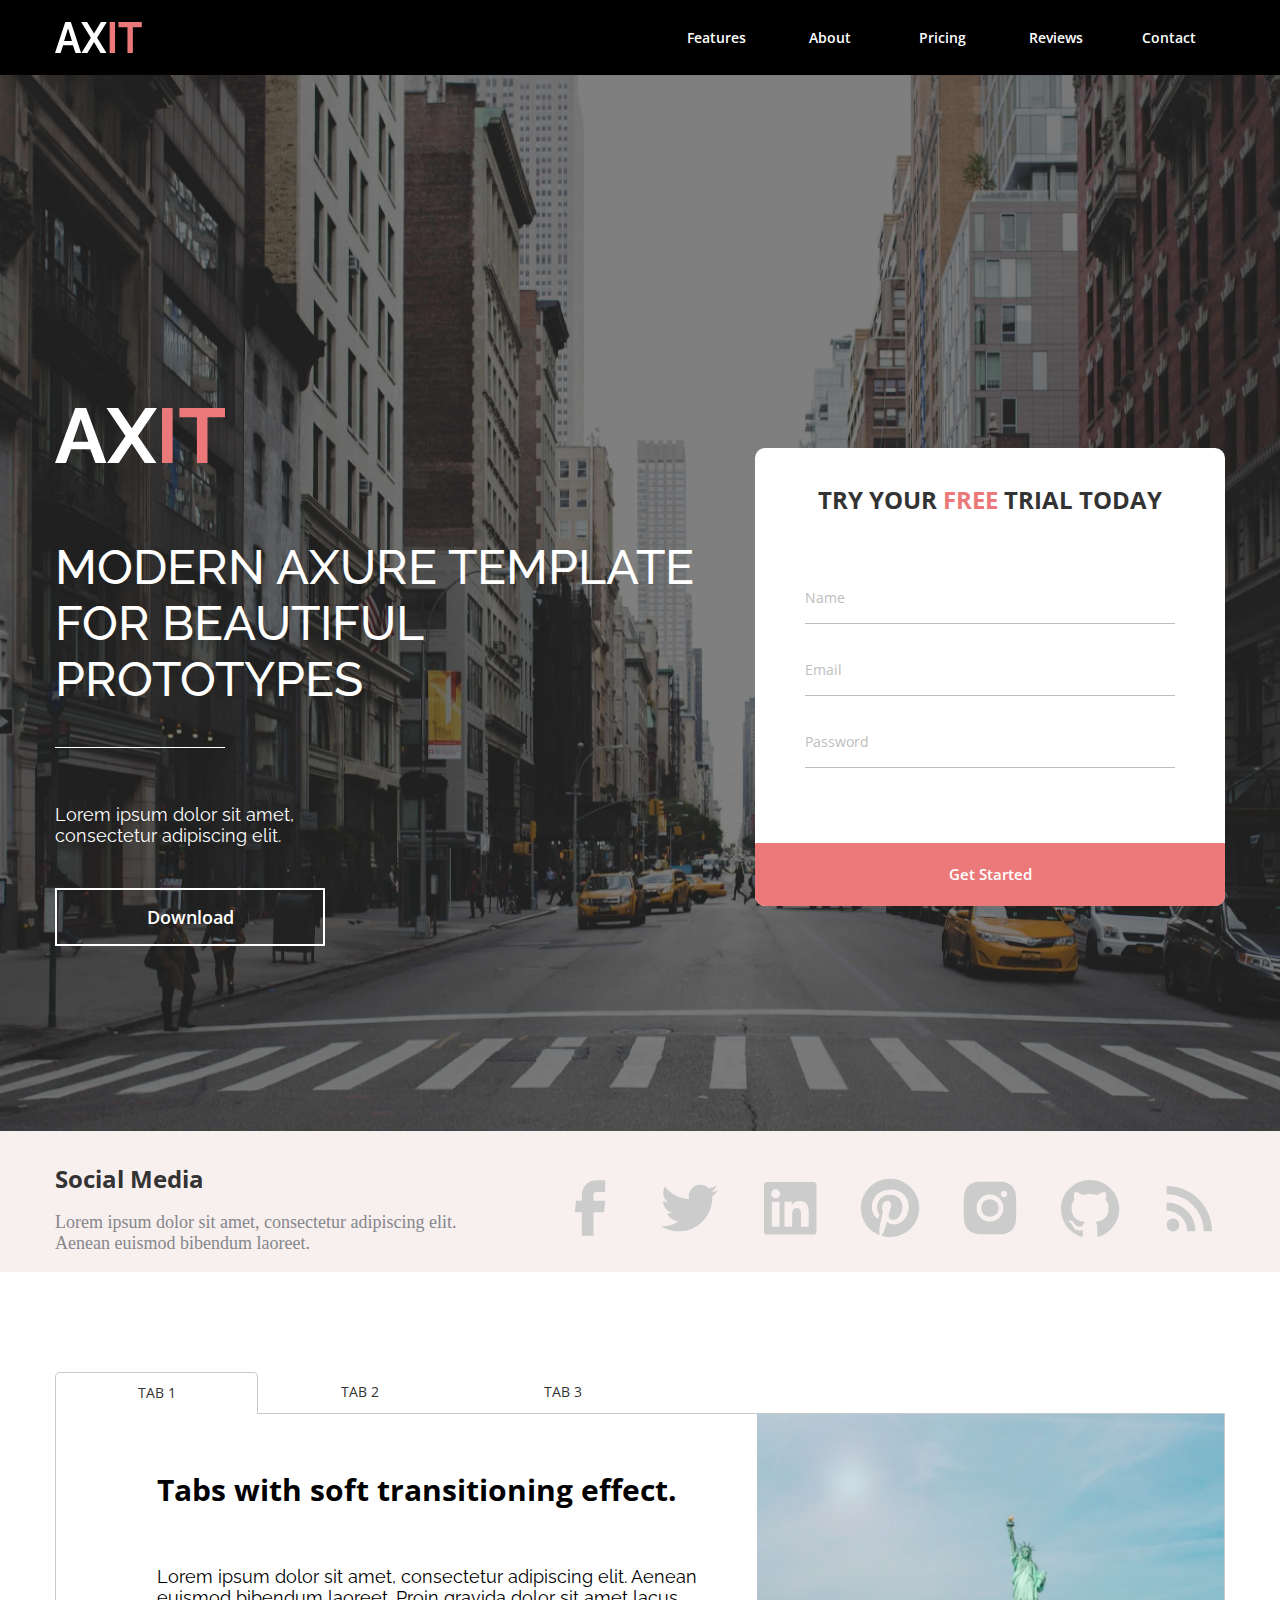
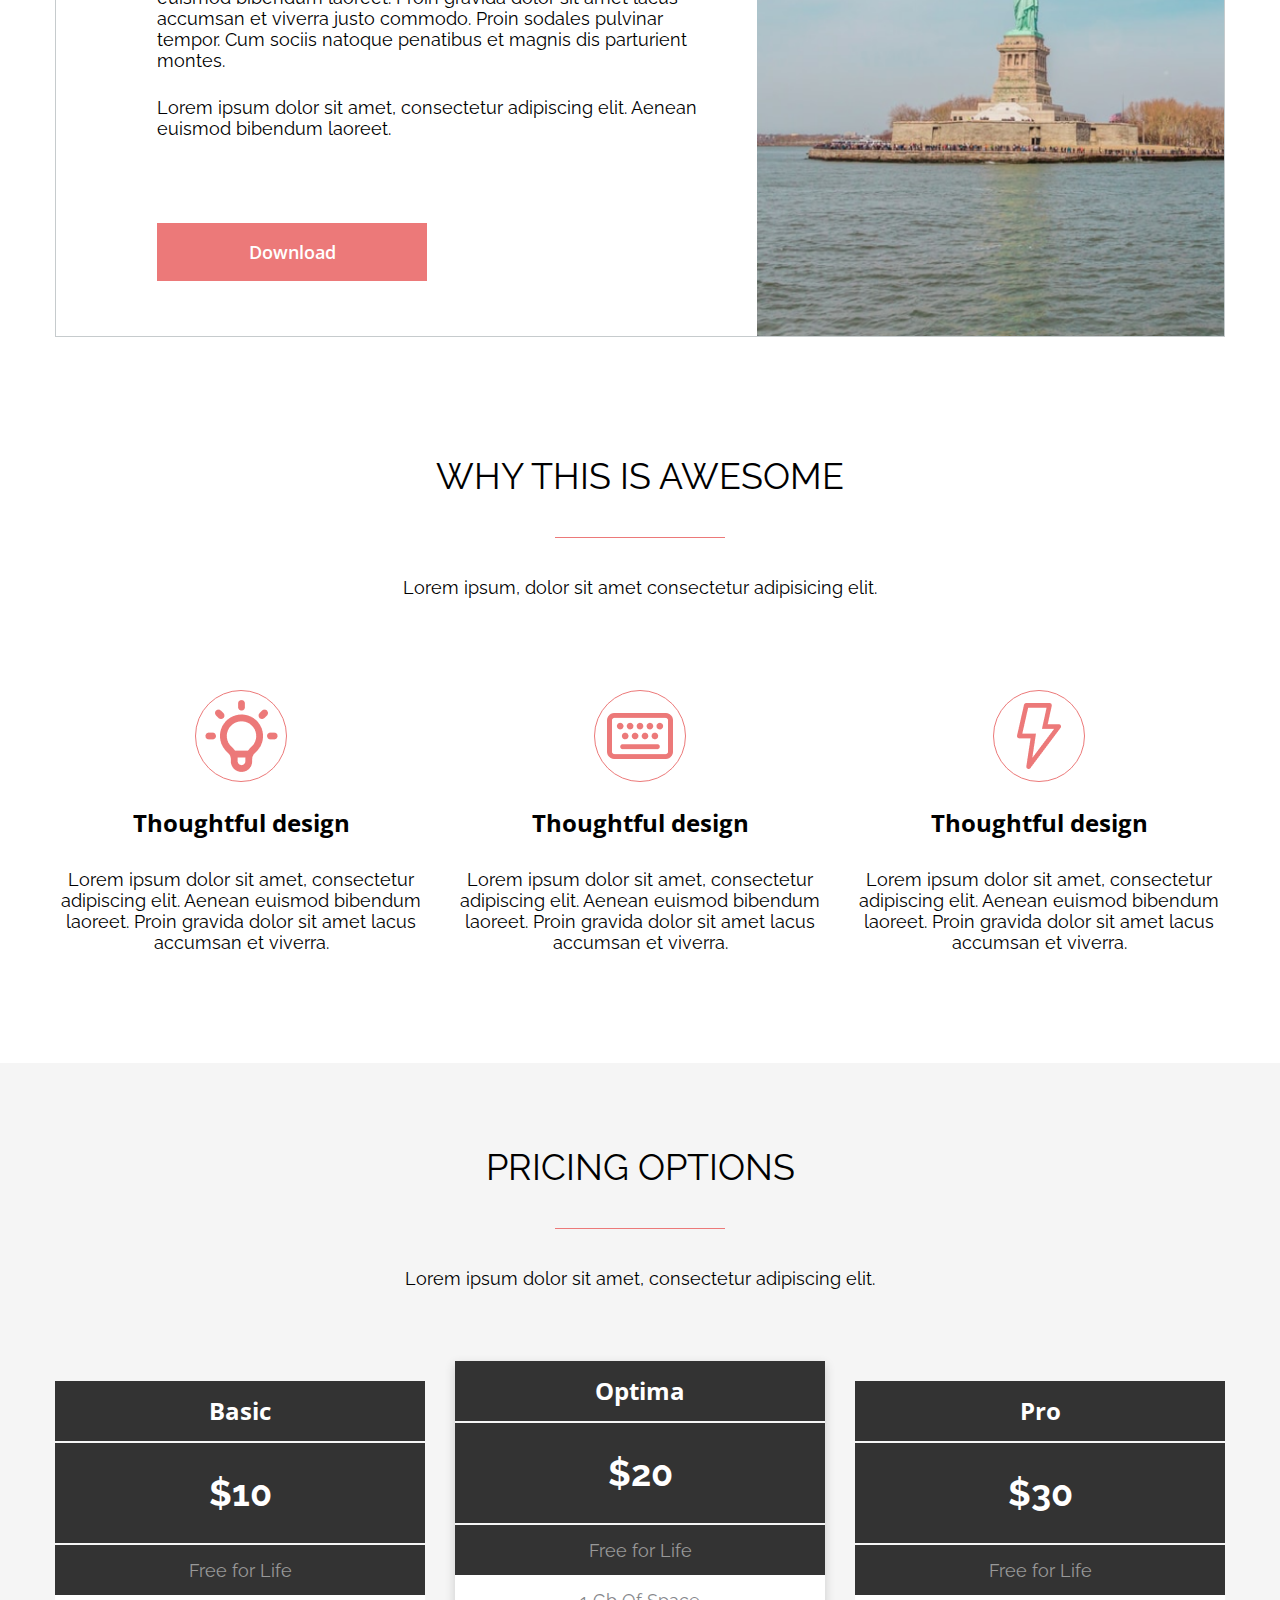
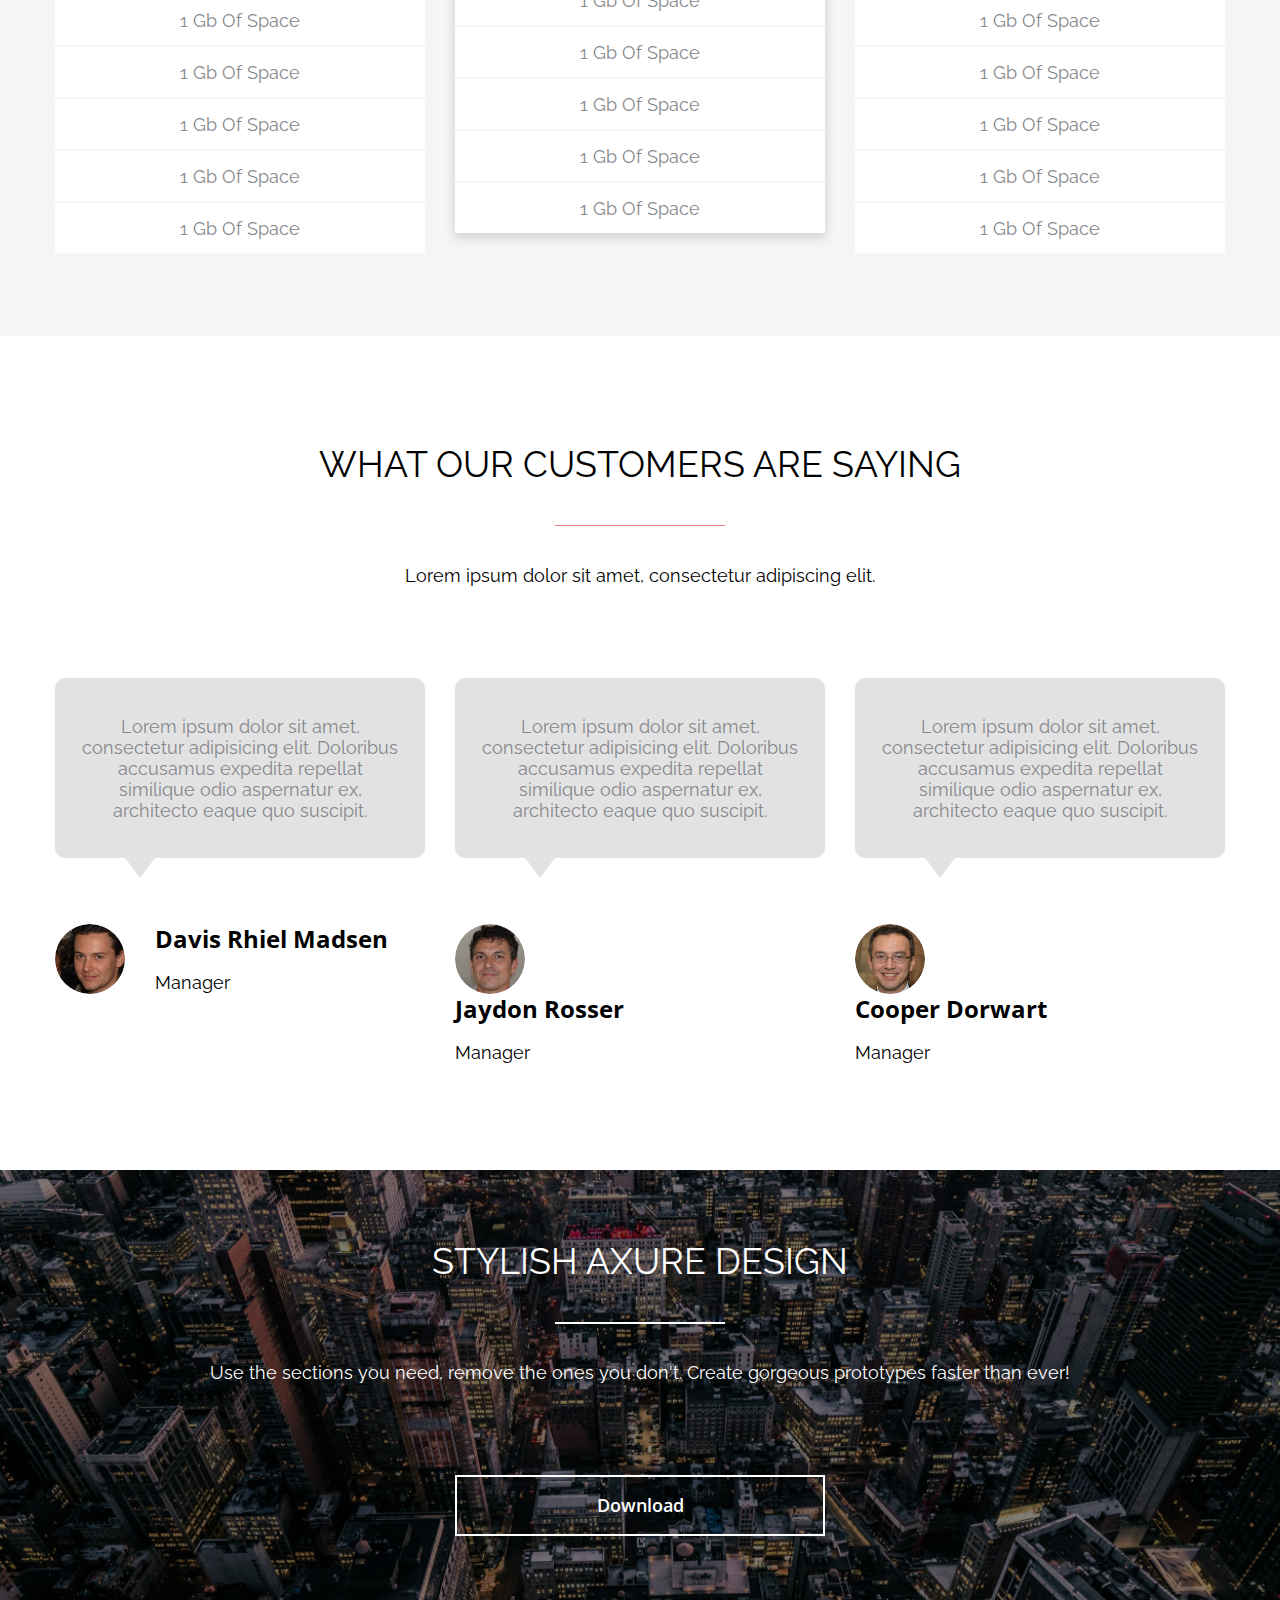
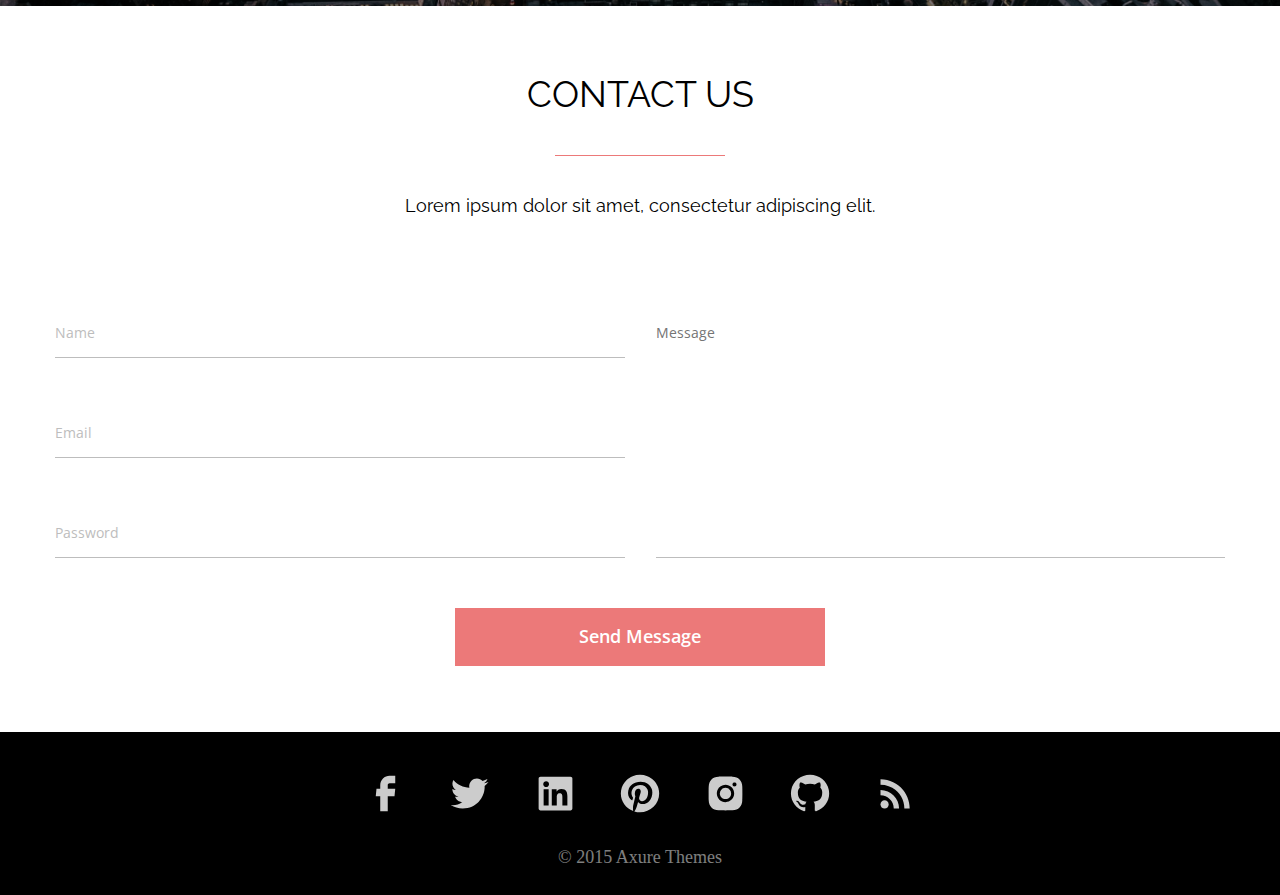
==== commit bcf6c58f: "Merge pull request #84 from Natalina-Yarosh/ryabtsevich-hw_8" ====
--- a/index.html
+++ b/index.html
@@ -3,292 +3,433 @@
 <head>
     <meta charset="UTF-8">
     <meta name="viewport" content="width=device-width, initial-scale=1.0">
-    <link rel="stylesheet" href="style.css">
+    <link rel="stylesheet" href="style/styles.css">
     <link rel="preconnect" href="https://fonts.googleapis.com">
-    <link rel="preconnect" href="https://fonts.gstatic.com" crossorigin>
-    <link href="https://fonts.googleapis.com/css2?family=Open+Sans&display=swap" rel="stylesheet">
-    <link rel="preconnect" href="https://fonts.googleapis.com">
-    <link rel="preconnect" href="https://fonts.gstatic.com" crossorigin>
-    <link href="https://fonts.googleapis.com/css2?family=Open+Sans:wght@700&display=swap" rel="stylesheet">
-    <title>Design</title>
+
+<link rel="preconnect" href="https://fonts.gstatic.com" crossorigin>
+<link href="https://fonts.googleapis.com/css2?family=Raleway:wght@100&family=Ubuntu+Condensed&family=Ubuntu:ital,wght@0,300;0,400;0,700;1,400&display=swap" rel="stylesheet">
+<link rel="preconnect" href="https://fonts.googleapis.com">
+<link rel="preconnect" href="https://fonts.gstatic.com" crossorigin>
+<link href="https://fonts.googleapis.com/css2?family=Open+Sans:wght@300&family=Raleway:wght@100&family=Ubuntu+Condensed&family=Ubuntu:ital,wght@0,300;0,400;0,700;1,400&display=swap" rel="stylesheet">
+
+    <title>Axit</title>
 </head>
-<body>
-    <header class="header">
-        <div class="container header__container">
-               <a href="#" class="header__logo"><svg xmlns="http://www.w3.org/2000/svg" width="87" height="31" viewBox="0 0 87 31" fill="none">
+
+<header>
+    <div class="container header__container">
+        <a href="#" class="header__logo">
+            <svg xmlns="http://www.w3.org/2000/svg" width="87" height="31" viewBox="0 0 87 31" fill="none">
                 <path d="M10.3163 0H15.8289L26.1059 31H20.5146L17.9158 23.2718H8.1507L5.5913 31H0L10.3163 0ZM16.9314 19.0366L13.0726 6.24366L9.05633 19.0366H16.9314Z" fill="white"/>
                 <path d="M32.086 0L39.016 11.4394L45.9067 0H51.813L42.1267 15.7183L51.498 31H45.5917L39.016 19.9972L32.401 31H26.4553L35.8266 15.7183L26.1403 0H32.086Z" fill="white"/>
                 <path d="M54.6277 31V0H60.0615V31H54.6277Z" fill="#EC7979"/>
                 <path d="M86.8026 5.2831H77.8644V31H72.47V5.2831H63.5318V0H86.8026V5.2831Z" fill="#EC7979"/>
-                </svg></a>
-                <nav class="header__menu">
-                    <ul class="header__list">
-                        <li class="header__element">
-                            <a href="#" class="header__link">Features</a>
-                        </li>
-                        <li class="header__element">
-                            <a href="#" class="header__link">About</a>
-                        </li>
-                        <li class="header__element">
-                            <a href="#" class="header__link">Pricing</a>
-                        </li>
-                        <li class="header__element">
-                            <a href="#" class="header__link">Reviews</a>
-                        </li>
-                        <li class="header__element">
-                            <a href="#" class="header__link">Contact</a>
-                        </li>
-                    </ul>
-                </nav>
-        </div>
-    </header>
+            </svg>
+        </a>
+        <nav class="header__nav">
+            <li><a class="header__link" href="#tabs">features</a></li>
+            <li><a class="header__link" href="#awesome">About</a></li>
+            <li><a class="header__link" href="#pricing">Pricing</a></li>
+            <li><a class="header__link" href="#customers">Reviews</a></li>
+            <li><a class="header__link" href="#contact">Contact</a></li>
+        </nav>
+    </div>
+</header>
+
+<body>
+    <!-- banner -->
+
     <section class="banner">
         <div class="container banner__container">
-                <div class="box__logo"><svg xmlns="http://www.w3.org/2000/svg" width="170" height="55" viewBox="0 0 170 55" fill="none">
-                    <path d="M20.3089 0H31.161L51.3924 55H40.3853L35.2693 41.2887H16.0456L11.0071 55H0L20.3089 0ZM33.3314 33.7747L25.735 11.0775L17.8284 33.7747H33.3314Z" fill="white"/>
-                    <path d="M63.165 0L76.8076 20.2958L90.3728 0H102L82.9313 27.8873L101.38 55H89.7526L76.8076 35.4789L63.7851 55H52.0804L70.5289 27.8873L51.4602 0H63.165Z" fill="white"/>
-                    <path d="M107 55V0H117.64V55H107Z" fill="#EC7979"/>
-                    <path d="M170 9.37324H152.499V55H141.936V9.37324H124.435V0H170V9.37324Z" fill="#EC7979"/>
-                    </svg>
-                </div>
-                <h1 class="box__title">MODERN AXURE TEMPLATE FOR BEAUTIFUL PROTOTYPES</h1>
-                <p class="box__text">Lorem ipsum dolor sit amet, consectetur adipiscing elit</p>
-                <a href="#" class="box__button">Download</a>
-        </div>
-    </section>
-    <div class="tabs">
+            <div class="banner__info">
+                <div class="banner__logo">
+                    <svg xmlns="http://www.w3.org/2000/svg" width="170" height="55" viewBox="0 0 170 55" fill="none">
+                        <path d="M20.3089 0H31.161L51.3924 55H40.3853L35.2693 41.2887H16.0456L11.0071 55H0L20.3089 0ZM33.3314 33.7747L25.735 11.0775L17.8284 33.7747H33.3314Z" fill="white"/>
+                        <path d="M63.165 0L76.8076 20.2958L90.3728 0H102L82.9313 27.8873L101.38 55H89.7526L76.8076 35.4789L63.7851 55H52.0804L70.5289 27.8873L51.4602 0H63.165Z" fill="white"/>
+                        <path d="M107 55V0H117.64V55H107Z" fill="#EC7979"/>
+                        <path d="M170 9.37324H152.499V55H141.936V9.37324H124.435V0H170V9.37324Z" fill="#EC7979"/>
+                      </svg>
+                </div>
+                <h1 class="title banner__title">MODERN AXURE TEMPLATE FOR BEAUTIFUL PROTOTYPES</h1>
+                <p class="subtitle banner__subtitle">Lorem ipsum dolor sit amet, consectetur adipiscing elit.</p>
+                <a class="banner__btn" href="#">Download</a>
+            </div>
+            <form class="banner__form-wrapper" >
+                <div class="banner__form">
+                    <h3 class="form__title">Try Your <span class="form__coloring">FREE</span> Trial Today</h3>
+                    <input type="text" class="form__input" placeholder="Name">
+                    <input type="email" class="form__input" placeholder="Email">
+                    <input type="password" class="form__input" placeholder="Password">
+                </div>
+                <button type="submit"  class="form__button">Get Started</button>
+            </form>
+        </div>
+    </section>
+
+    <!-- media -->
+
+    <section class="media">
+        <div class="container media__container">
+            <div class="media__info">
+                <h2 class="media__title">Social Media</h2>
+                <p class="media__text">Lorem ipsum dolor sit amet, consectetur adipiscing elit. Aenean euismod bibendum laoreet.</p>
+            </div>
+            <ul class="media__links">
+                <li class="media__link">
+                    <a href="#">
+                        <svg class="social_links__image" xmlns="http://www.w3.org/2000/svg" width="70" height="70" viewBox="0 0 70 70" fill="none">
+                            <path d="M26.827 62.7083H38.4937V39.3458H49.0054L50.1604 27.7375H38.4937V21.875C38.4937 21.1014 38.801 20.3595 39.348 19.8126C39.895 19.2656 40.6368 18.9583 41.4104 18.9583H50.1604V7.29163H41.4104C37.5426 7.29163 33.8333 8.82808 31.0984 11.563C28.3635 14.2979 26.827 18.0072 26.827 21.875V27.7375H20.9937L19.8387 39.3458H26.827V62.7083Z" fill="#CCCCCC"/>
+                        </svg>
+                    </a>
+                </li>
+                <li class="media__link">
+                    <a href="#">
+                    <svg class="social_links__image" xmlns="http://www.w3.org/2000/svg" width="70" height="70" viewBox="0 0 70 70" fill="none">
+                        <path d="M57.2629 23.3247C57.3008 23.8351 57.3008 24.3426 57.3008 24.8501C57.3008 40.3813 45.4796 58.278 23.8758 58.278C17.22 58.278 11.0367 56.3501 5.83333 53.0018C6.77833 53.1097 7.68833 53.1476 8.67125 53.1476C13.9591 53.1604 19.0973 51.3922 23.2575 48.128C20.8058 48.0836 18.4292 47.2748 16.4594 45.8143C14.4897 44.3539 13.0252 42.3148 12.2704 39.9818C12.9967 40.0897 13.7258 40.1626 14.49 40.1626C15.5429 40.1626 16.6017 40.0168 17.5846 39.763C14.9239 39.2258 12.5314 37.7836 10.8139 35.6817C9.09639 33.5797 8.15994 30.9478 8.16375 28.2334V28.0876C9.73 28.9597 11.5471 29.5051 13.4721 29.578C11.8594 28.5064 10.5371 27.0522 9.62307 25.3453C8.70905 23.6384 8.23175 21.7317 8.23375 19.7955C8.23375 17.6138 8.81417 15.613 9.83208 13.8688C12.7842 17.5001 16.4661 20.4709 20.6393 22.5887C24.8126 24.7065 29.3841 25.924 34.0579 26.1626C33.8771 25.2876 33.7662 24.3805 33.7662 23.4705C33.7655 21.9275 34.0688 20.3994 34.659 18.9737C35.2491 17.548 36.1145 16.2526 37.2055 15.1615C38.2966 14.0704 39.5921 13.205 41.0178 12.6149C42.4435 12.0248 43.9716 11.7214 45.5146 11.7222C48.8979 11.7222 51.9517 13.1397 54.0983 15.4322C56.7285 14.9236 59.2507 13.9634 61.5533 12.5943C60.6766 15.3091 58.8401 17.6112 56.3879 19.0693C58.7206 18.8032 61.0004 18.1897 63.1517 17.2493C61.545 19.5916 59.554 21.6457 57.2629 23.3247Z" fill="#CCCCCC"/>
+                      </svg>
+                    </a>
+                </li>
+                <li class="media__link">
+                    <a href="#">
+                    <svg class="social_links__image" xmlns="http://www.w3.org/2000/svg" width="70" height="70" viewBox="0 0 70 70" fill="none">
+                        <path d="M58.5833 9H11.9167C11.1431 9 10.4013 9.30729 9.85427 9.85427C9.30729 10.4013 9 11.1431 9 11.9167V58.5833C9 59.3569 9.30729 60.0988 9.85427 60.6457C10.4013 61.1927 11.1431 61.5 11.9167 61.5H58.5833C59.3569 61.5 60.0988 61.1927 60.6457 60.6457C61.1927 60.0988 61.5 59.3569 61.5 58.5833V11.9167C61.5 11.1431 61.1927 10.4013 60.6457 9.85427C60.0988 9.30729 59.3569 9 58.5833 9ZM24.5721 53.7329H16.7787V28.6787H24.5721V53.7329ZM20.6754 25.2575C19.478 25.2575 18.3296 24.7818 17.4828 23.9351C16.6361 23.0884 16.1604 21.94 16.1604 20.7425C16.1604 19.545 16.6361 18.3966 17.4828 17.5499C18.3296 16.7032 19.478 16.2275 20.6754 16.2275C21.8729 16.2275 23.0213 16.7032 23.868 17.5499C24.7147 18.3966 25.1904 19.545 25.1904 20.7425C25.1904 21.94 24.7147 23.0884 23.868 23.9351C23.0213 24.7818 21.8729 25.2575 20.6754 25.2575ZM53.7358 53.7329H45.9512V41.55C45.9512 38.645 45.8988 34.9088 41.9029 34.9088C37.8488 34.9088 37.2333 38.0763 37.2333 41.3458V53.7358H29.4546V28.6817H36.9213V32.1058H37.0292C38.0646 30.1371 40.6079 28.0604 44.3908 28.0604C52.2775 28.0604 53.7329 33.2463 53.7329 39.9954V53.7329H53.7358Z" fill="#CCCCCC"/>
+                      </svg>
+                    </a>
+                </li>
+                <li class="media__link">
+                    <a href="#">
+                    <svg class="social_links__image" xmlns="http://www.w3.org/2000/svg" width="70" height="70" viewBox="0 0 70 70" fill="none">
+                        <path d="M26.3667 62.8251C29.1667 63.6709 31.9958 64.1667 35 64.1667C42.7355 64.1667 50.1541 61.0938 55.6239 55.624C61.0938 50.1542 64.1667 42.7355 64.1667 35C64.1667 31.1698 63.4123 27.3771 61.9465 23.8384C60.4807 20.2998 58.3323 17.0845 55.6239 14.3761C52.9156 11.6677 49.7003 9.51932 46.1616 8.05355C42.6229 6.58779 38.8302 5.83337 35 5.83337C31.1698 5.83337 27.3771 6.58779 23.8384 8.05355C20.2997 9.51932 17.0844 11.6677 14.376 14.3761C8.90624 19.8459 5.83333 27.2646 5.83333 35C5.83333 47.3959 13.6208 58.0417 24.6167 62.2417C24.3542 59.9667 24.0917 56.2042 24.6167 53.6084L27.9708 39.2C27.9708 39.2 27.125 37.5084 27.125 34.825C27.125 30.8 29.6333 27.7959 32.4917 27.7959C35 27.7959 36.1667 29.6334 36.1667 31.9959C36.1667 34.5042 34.5042 38.0917 33.6583 41.5334C33.1625 44.3917 35.175 46.9 38.0917 46.9C43.2833 46.9 47.3083 41.3584 47.3083 33.5417C47.3083 26.5417 42.2917 21.7584 35.0875 21.7584C26.8625 21.7584 22.0208 27.8834 22.0208 34.3292C22.0208 36.8375 22.8375 39.375 24.1792 41.0375C24.4417 41.2125 24.4417 41.4459 24.3542 41.8834L23.5083 45.0625C23.5083 45.5584 23.1875 45.7334 22.6917 45.3834C18.9583 43.75 16.8 38.4417 16.8 34.1542C16.8 24.9375 23.3333 16.5667 35.9333 16.5667C45.9667 16.5667 53.7833 23.7709 53.7833 33.3375C53.7833 43.3709 47.5708 51.4209 38.675 51.4209C35.8458 51.4209 33.075 49.9042 32.0833 48.125L30.1292 55.0375C29.4583 57.5459 27.6208 60.9 26.3667 62.9125V62.8251Z" fill="#CCCCCC"/>
+                      </svg>
+                    </a>
+                </li>
+                <li class="media__link">
+                    <a href="#">
+                    <svg class="social_links__image" xmlns="http://www.w3.org/2000/svg" width="70" height="70" viewBox="0 0 70 70" fill="none">
+                        <path d="M61.0956 24.2228C61.0661 22.0138 60.6526 19.8267 59.8735 17.7595C59.1978 16.0157 58.1659 14.4321 56.8436 13.1098C55.5212 11.7875 53.9376 10.7555 52.1939 10.0799C50.1532 9.31383 47.9973 8.89962 45.8181 8.85487C43.0122 8.72946 42.1226 8.69446 35.0001 8.69446C27.8776 8.69446 26.9647 8.69446 24.1793 8.85487C22.001 8.89995 19.8462 9.31416 17.8064 10.0799C16.0624 10.7551 14.4785 11.7868 13.1562 13.1092C11.8338 14.4316 10.802 16.0155 10.1268 17.7595C9.35923 19.7986 8.94592 21.9539 8.90473 24.1324C8.77931 26.9411 8.74139 27.8307 8.74139 34.9532C8.74139 42.0757 8.74139 42.9857 8.90473 45.774C8.94848 47.9557 9.35973 50.1082 10.1268 52.1528C10.8031 53.8963 11.8357 55.4795 13.1585 56.8013C14.4813 58.1231 16.0653 59.1545 17.8093 59.8295C19.8435 60.6263 21.9987 61.0701 24.1822 61.142C26.991 61.2674 27.8806 61.3053 35.0031 61.3053C42.1256 61.3053 43.0385 61.3053 45.8239 61.142C48.0031 61.099 50.1591 60.6858 52.1997 59.9199C53.943 59.2434 55.5262 58.2112 56.8484 56.889C58.1707 55.5668 59.2029 53.9836 59.8793 52.2403C60.6464 50.1986 61.0576 48.0461 61.1014 45.8615C61.2268 43.0557 61.2647 42.1661 61.2647 35.0407C61.2589 27.9182 61.2589 27.014 61.0956 24.2228ZM34.9826 48.4224C27.5335 48.4224 21.4989 42.3878 21.4989 34.9386C21.4989 27.4895 27.5335 21.4549 34.9826 21.4549C38.5588 21.4549 41.9884 22.8755 44.5171 25.4042C47.0458 27.9329 48.4664 31.3625 48.4664 34.9386C48.4664 38.5147 47.0458 41.9444 44.5171 44.4731C41.9884 47.0018 38.5588 48.4224 34.9826 48.4224ZM49.0031 24.1003C48.5901 24.1007 48.181 24.0196 47.7994 23.8617C47.4177 23.7039 47.071 23.4723 46.7789 23.1802C46.4869 22.8882 46.2553 22.5414 46.0974 22.1598C45.9396 21.7782 45.8585 21.3691 45.8589 20.9561C45.8589 20.5434 45.9402 20.1348 46.0981 19.7535C46.2561 19.3722 46.4875 19.0257 46.7794 18.7339C47.0712 18.4421 47.4176 18.2106 47.7989 18.0526C48.1802 17.8947 48.5889 17.8134 49.0016 17.8134C49.4143 17.8134 49.823 17.8947 50.2043 18.0526C50.5856 18.2106 50.932 18.4421 51.2238 18.7339C51.5157 19.0257 51.7472 19.3722 51.9051 19.7535C52.063 20.1348 52.1443 20.5434 52.1443 20.9561C52.1443 22.6945 50.7385 24.1003 49.0031 24.1003Z" fill="#CCCCCC"/>
+                        <path d="M34.9829 43.6974C39.8202 43.6974 43.7416 39.776 43.7416 34.9387C43.7416 30.1014 39.8202 26.1799 34.9829 26.1799C30.1456 26.1799 26.2242 30.1014 26.2242 34.9387C26.2242 39.776 30.1456 43.6974 34.9829 43.6974Z" fill="#CCCCCC"/>
+                      </svg>
+                    </a>
+                </li>
+                <li class="media__link">
+                    <a href="#">
+                    <svg class="social_links__image" xmlns="http://www.w3.org/2000/svg" width="70" height="70" viewBox="0 0 70 70" fill="none">
+                        <path fill-rule="evenodd" clip-rule="evenodd" d="M35.0908 7C19.0229 7 6 20.0229 6 36.0908C6 48.9417 14.3329 59.8471 25.8946 63.6971C27.35 63.9596 27.875 63.0642 27.875 62.2942C27.875 61.6029 27.8517 59.7712 27.8429 57.3475C19.7492 59.1033 18.04 53.445 18.04 53.445C16.7217 50.085 14.8113 49.1896 14.8113 49.1896C12.1717 47.3842 15.0125 47.425 15.0125 47.425C17.935 47.6292 19.4663 50.4233 19.4663 50.4233C22.0621 54.8683 26.2796 53.585 27.9304 52.8412C28.1958 50.96 28.9542 49.6767 29.7825 48.9504C23.325 48.2183 16.535 45.7217 16.535 34.5713C16.535 31.4008 17.6696 28.7992 19.5217 26.7692C19.2271 26.0312 18.2208 23.0708 19.8104 19.0692C19.8104 19.0692 22.2517 18.2846 27.8079 22.0471C30.1809 21.4015 32.6287 21.072 35.0879 21.0671C37.5472 21.0711 39.9951 21.4006 42.3679 22.0471C47.9271 18.2817 50.3654 19.0692 50.3654 19.0692C51.955 23.0708 50.9575 26.0312 50.6542 26.7692C52.5208 28.7992 53.6408 31.3979 53.6408 34.5713C53.6408 45.7508 46.845 48.2067 40.3642 48.9271C41.3996 49.8254 42.3329 51.5988 42.3329 54.3113C42.3329 58.2021 42.2979 61.3404 42.2979 62.2942C42.2979 63.0729 42.8171 63.9771 44.3017 63.6913C55.8575 59.8354 64.1817 48.9388 64.1817 36.0908C64.1817 20.0229 51.1588 7 35.0908 7Z" fill="#CCCCCC"/>
+                      </svg>
+                    </a>
+                </li>
+                <li class="media__link">
+                    <a href="#">
+                        <svg class="social_links__image" xmlns="http://www.w3.org/2000/svg" width="70" height="70" viewBox="0 0 70 70" fill="none">
+                            <path d="M18.025 58.3334C21.5366 58.3334 24.3834 55.4866 24.3834 51.975C24.3834 48.4634 21.5366 45.6167 18.025 45.6167C14.5134 45.6167 11.6667 48.4634 11.6667 51.975C11.6667 55.4866 14.5134 58.3334 18.025 58.3334Z" fill="#CCCCCC"/>
+                            <path d="M11.6667 12.9498V21.204C32.1709 21.204 48.7959 37.829 48.7959 58.3332H57.05C57.05 33.279 36.7209 12.9498 11.6667 12.9498ZM11.6667 29.4582V37.7123C23.0417 37.7123 32.2875 46.9582 32.2875 58.3332H40.5417C40.5417 42.379 27.6209 29.4582 11.6667 29.4582Z" fill="#CCCCCC"/>
+                        </svg>
+                    </a>
+                </li>
+            </ul>
+        </div>
+    </section>
+
+    <!-- tabs -->
+
+    <div id="tabs" class="tabs">
         <div class="container">
-            <div class="tabs__buttons">
-                <button class="tabs__button tabs__button_active">TAB 1</button>
-                <button class="tabs__button">TAB 2</button>
-                <button class="tabs__button">TAB 3</button>
-            </div>
-            <div class="tab">
-                    <div class="tab__content">
-                    <h2 class="tab__title">Tabs with soft transitioning effect.</h2>
-                    <p class="tab__text">Lorem ipsum dolor sit amet, consectetur adipiscing elit. Aenean euismod bibendum laoreet. Proin gravida dolor sit amet lacus accumsan et viverra justo commodo. Proin sodales pulvinar tempor. Cum sociis natoque  penatibus et magnis dis parturient montes.</p>
-                    <p class="tab__text">Lorem ipsum dolor sit amet, consectetur adipiscing elit. Aenean euismod  bibendum laoreet.</p>
-                    <button class="tab__button">Download</button>
-                </div>
-                <div class="tab__wrapper-image"><img class="tab__image" src="Rectangle 111.png" alt="img">
-                </div>
+            <div class="tabs__wrapper">                
+                <a href="" class="tabs__elem active">TAB 1</a>
+                <a href="" class="tabs__elem">TAB 2</a>
+                <a href="" class="tabs__elem">TAB 3</a>
+            </div>
+
+            <div class="tabs__content">
+                <div class="tabs__text">
+
+                    <h3 class="tabs__title">Tabs with soft transitioning effect.</h3>
+                    <p class="tabs__descr">Lorem ipsum dolor sit amet, consectetur adipiscing elit. Aenean euismod bibendum laoreet. Proin gravida dolor sit amet lacus accumsan et viverra justo commodo. Proin sodales pulvinar tempor. Cum sociis natoque  penatibus et magnis dis parturient montes.</p>
+                    <p class="tabs__descr">Lorem ipsum dolor sit amet, consectetur adipiscing elit. Aenean euismod  bibendum laoreet.</p>
+                    <button class="tabs__button">Download</button>
+                </div>
+                <div class="tabs__wrapper-image">
+                    <img 
+                    src="images/statue.png" 
+                    alt="statue" 
+                    class="tabs__image">
+                </div>
+              
             </div>
         </div>
     </div>
-    <div class="awesome">
+
+
+
+    <!-- awesome -->
+    <section id="awesome" class="awesome">
+
         <div class="container">
-            <div class="head">
-                <h1 class="head__title">WHY THIS IS AWESOME</h1>
-                <p class="head__text">Lorem ipsum dolor sit amet, consectetur adipiscing elit.</p>
-            </div>
-            <div class="awesome__wripper">
-                <div class="awesome__content">
-                    <div class="awesome__icon">
-                        <svg width="73" height="72" viewBox="0 0 73 72" fill="none" xmlns="http://www.w3.org/2000/svg">
-                            <path d="M28.0362 54.0594H44.9602H28.0362ZM36.5 3.4931V7.10498V3.4931ZM59.5481 13.014L56.9876 15.5676L59.5481 13.014ZM69.0948 36H65.4731H69.0948ZM7.52688 36H3.90524H7.52688ZM16.0124 15.5676L13.4519 13.014L16.0124 15.5676ZM23.6939 48.7716C21.1619 46.2458 19.4377 43.0279 18.7394 39.5248C18.0411 36.0218 18.4 32.3909 19.7707 29.0912C21.1414 25.7916 23.4623 22.9714 26.4401 20.9872C29.4179 19.003 32.9187 17.944 36.5 17.944C40.0813 17.944 43.5821 19.003 46.5599 20.9872C49.5377 22.9714 51.8586 25.7916 53.2293 29.0912C54.6 32.3909 54.9589 36.0218 54.2606 39.5248C53.5623 43.0279 51.8381 46.2458 49.3061 48.7716L47.3215 50.7473C46.1868 51.8791 45.2868 53.2227 44.6729 54.7013C44.059 56.18 43.7431 57.7648 43.7433 59.3652V61.2831C43.7433 63.199 42.9801 65.0364 41.6218 66.3911C40.2634 67.7458 38.421 68.5069 36.5 68.5069C34.579 68.5069 32.7366 67.7458 31.3782 66.3911C30.0199 65.0364 29.2567 63.199 29.2567 61.2831V59.3652C29.2567 56.1326 27.9674 53.03 25.6785 50.7473L23.6939 48.7716Z" stroke="#EC7979" stroke-width="6.83333" stroke-linecap="round" stroke-linejoin="round"/>
-                            </svg>
-                            
-                    </div>    
-                    <h2 class="awesome__title">Thoughtful Design</h2>
+            <div class="section__head">
+                <h2 class="title">WHY THIS IS AWESOME</h2>
+                <p class="subtitle">Lorem ipsum, dolor sit amet consectetur adipisicing elit.</p>
+            </div>
+
+            <div class="awesome__wrapper">
+                <div class="awesome__item">
+                    <div class="awesome__wrapper-image">
+                        <img 
+                        src="images/awesome/bulb.png" 
+                        alt="bulb" 
+                        class="awesome__image">
+                    </div>
+                    <h3 class="awesome__title">Thoughtful design</h3>
                     <p class="awesome__text">Lorem ipsum dolor sit amet, consectetur adipiscing  elit. Aenean euismod bibendum laoreet. Proin gravida  dolor sit amet lacus accumsan et viverra.</p>
                 </div>
+
+                <div class="awesome__item">
+                    <div class="awesome__wrapper-image">
+                        <img 
+                        src="images/awesome/keypad.png" 
+                        alt="keypad" 
+                        class="awesome__image">
+                    </div>
+                    
+                    <h3 class="awesome__title">Thoughtful design</h3>
+                    <p class="awesome__text">Lorem ipsum dolor sit amet, consectetur adipiscing  elit. Aenean euismod bibendum laoreet. Proin gravida  dolor sit amet lacus accumsan et viverra.</p>
+                </div>
+
+                <div class="awesome__item">
+                    <div class="awesome__wrapper-image">
+                        <img 
+                        src="images/awesome/lightning.png" 
+                        alt="lightning" 
+                        class="awesome__image">
+                    </div>
+                    <h3 class="awesome__title">Thoughtful design</h3>
+                    <p class="awesome__text">Lorem ipsum dolor sit amet, consectetur adipiscing  elit. Aenean euismod bibendum laoreet. Proin gravida  dolor sit amet lacus accumsan et viverra.</p>
+                </div>
+            
+            </div>
+        </div>
+    </section>
+
+    <!-- pricing -->
+
+    <section id="pricing" class="pricing">
+        <div class="container">
+            <div class="section__head">
+                <h2 class="title">PRICING OPTIONS</h2>
+                <p class=" subtitle">Lorem ipsum dolor sit amet, consectetur adipiscing elit.</p>
+            </div>
+            <div class="pricing__options">
+                <div class="pricing__option pricing__option-basic">
+                    <p class="pricing__option-tittle">
+                        Basic
+                    </p>
+                    <p class="pricing__option-price">$10</p>
+                    <p class="pricing__option-comment">Free for Life</p>
+                    <ul class="pricing__option-benefits">
+                        <li class="pricing__option-benefit">1 gb of space</li>
+                        <li class="pricing__option-benefit">1 gb of space</li>
+                        <li class="pricing__option-benefit">1 gb of space</li>
+                        <li class="pricing__option-benefit">1 gb of space</li>
+                        <li class="pricing__option-benefit">1 gb of space</li>
+                    </ul>
+                </div>
+                <div class="pricing__option pricing__option-optima">
+                    <p class="pricing__option-tittle">
+                        Optima
+                    </p>
+                    <p class="pricing__option-price">$20</p>
+                    <p class="pricing__option-comment">Free for Life</p>
+                    <ul class="pricing__option-benefits">
+                        <li class="pricing__option-benefit">1 gb of space</li>
+                        <li class="pricing__option-benefit">1 gb of space</li>
+                        <li class="pricing__option-benefit">1 gb of space</li>
+                        <li class="pricing__option-benefit">1 gb of space</li>
+                        <li class="pricing__option-benefit">1 gb of space</li>
+                    </ul>
+                </div>
+                <div class="pricing__option pricing__option-pro">
+                    <p class="pricing__option-tittle">
+                        Pro
+                    </p>
+                    <p class="pricing__option-price">$30</p>
+                    <p class="pricing__option-comment">Free for Life</p>
+                    <ul class="pricing__option-benefits">
+                        <li class="pricing__option-benefit">1 gb of space</li>
+                        <li class="pricing__option-benefit">1 gb of space</li>
+                        <li class="pricing__option-benefit">1 gb of space</li>
+                        <li class="pricing__option-benefit">1 gb of space</li>
+                        <li class="pricing__option-benefit">1 gb of space</li>
+                    </ul>
+                </div>
+            </div>
+            </div>
+    </section>
+
+    <!-- customers -->
+    <section id="customers" class="customers">
+        <div class="container">
+            <div class="section__head">                
+                <h2 class="title">WHAT OUR CUSTOMERS ARE SAYING</h2>
+                <p class="subtitle">Lorem ipsum dolor sit amet, consectetur adipiscing elit.</p>
+            </div>
+            
+            <div class="customers__wrap">
+
+                <div class="customer">
+                <p class="customer__comment">
+                    Lorem ipsum dolor sit amet, consectetur adipisicing elit.
+                    Doloribus accusamus expedita repellat similique odio aspernatur
+                    ex, architecto eaque quo suscipit.
+                </p>
+                <div class="customet__content">
+                    <div class="customer__wrapper-image">
+                    <img
+                        class="customer__image"
+                        src="images/customers/cust1.png"
+                        alt="customer one"
+                    />
+                    </div>
+                    <div class="customer__info">
+                    <h3 class="customer__name">Davis Rhiel Madsen</h3>
+                    <p class="customer__position">Manager</p>
+                    </div>
+                </div>
+                </div>
+  
+                <div class="customer">
+                <p class="customer__comment">
+                    Lorem ipsum dolor sit amet, consectetur adipisicing elit.
+                    Doloribus accusamus expedita repellat similique odio aspernatur
+                    ex, architecto eaque quo suscipit.
+                </p>
+                <div class="customer__content">
+                    <div class="customer__wrapper-image">
+                    <img
+                        class="customer__image"
+                        src="images/customers/cust2.png"
+                        alt="customer two"
+                    />
+                    </div>
+                    <div class="customer__info">
+                    <h3 class="customer__name">Jaydon Rosser</h3>
+                    <p class="customer__position">Manager</p>
+                    </div>
+                </div>
+                </div>
+  
+                <div class="customer">
+                <p class="customer__comment">
+                    Lorem ipsum dolor sit amet, consectetur adipisicing elit.
+                    Doloribus accusamus expedita repellat similique odio aspernatur
+                    ex, architecto eaque quo suscipit.
+                </p>
+                <div class="customer__content">
+                    <div class="customer__wrapper-image">
+                    <img
+                        class="customer__image"
+                        src="images/customers/cust3.png"
+                        alt="customer three"
+                    />
+                    </div>
+                    <div class="customer__info">
+                    <h3 class="customer__name">Cooper Dorwart</h3>
+                    <p class="customer__position">Manager</p>
+                    </div>
+                </div>
+                </div>                                                          
+          </div>
+        </div>
+    </section>
+
+    <!-- design -->
+
+    <section class="design">
+        <div class="container design__container">
+            <div class="section__head">
+                <h2 class="title design__title">STYLISH AXURE DESIGN</h2>
+                <p class="subtitle design__subtitle">Use the sections you need, remove the ones you don't.  Create gorgeous prototypes faster than ever!</p>
                 
-                <div class="awesome__content">
-                    <div class="awesome__icon"><svg width="73" height="72" viewBox="0 0 73 72" fill="none" xmlns="http://www.w3.org/2000/svg">
-                        <path d="M28.0362 54.0594H44.9602H28.0362ZM36.5 3.4931V7.10498V3.4931ZM59.5481 13.014L56.9876 15.5676L59.5481 13.014ZM69.0948 36H65.4731H69.0948ZM7.52688 36H3.90524H7.52688ZM16.0124 15.5676L13.4519 13.014L16.0124 15.5676ZM23.6939 48.7716C21.1619 46.2458 19.4377 43.0279 18.7394 39.5248C18.0411 36.0218 18.4 32.3909 19.7707 29.0912C21.1414 25.7916 23.4623 22.9714 26.4401 20.9872C29.4179 19.003 32.9187 17.944 36.5 17.944C40.0813 17.944 43.5821 19.003 46.5599 20.9872C49.5377 22.9714 51.8586 25.7916 53.2293 29.0912C54.6 32.3909 54.9589 36.0218 54.2606 39.5248C53.5623 43.0279 51.8381 46.2458 49.3061 48.7716L47.3215 50.7473C46.1868 51.8791 45.2868 53.2227 44.6729 54.7013C44.059 56.18 43.7431 57.7648 43.7433 59.3652V61.2831C43.7433 63.199 42.9801 65.0364 41.6218 66.3911C40.2634 67.7458 38.421 68.5069 36.5 68.5069C34.579 68.5069 32.7366 67.7458 31.3782 66.3911C30.0199 65.0364 29.2567 63.199 29.2567 61.2831V59.3652C29.2567 56.1326 27.9674 53.03 25.6785 50.7473L23.6939 48.7716Z" stroke="#EC7979" stroke-width="6.83333" stroke-linecap="round" stroke-linejoin="round"/>
-                        </svg>
-                        
-                        </div>
-                        <h2 class="awesome__title">Thoughtful Design</h2>
-                        <p class="awesome__text">Lorem ipsum dolor sit amet, consectetur adipiscing  elit. Aenean euismod bibendum laoreet. Proin gravida  dolor sit amet lacus accumsan et viverra.</p>
-                </div>    
-                <div class="awesome__content">
-                    <div class="awesome__icon"><svg width="44" height="66" viewBox="0 0 44 66" fill="none" xmlns="http://www.w3.org/2000/svg">
-                        <path d="M10.7308 65.8114C10.2572 65.6078 9.86369 65.2494 9.61227 64.7927C9.36084 64.336 9.26586 63.8071 9.34231 63.2893L13.5542 35.3575H2.37647C2.0221 35.3672 1.67028 35.2939 1.34815 35.1432C1.02602 34.9925 0.742197 34.7684 0.518571 34.4882C0.294944 34.2081 0.137497 33.8793 0.0583768 33.5274C-0.0207433 33.1754 -0.0194209 32.8096 0.0622413 32.4583L7.00493 1.81582C7.1271 1.28846 7.42391 0.820076 7.84542 0.489504C8.26692 0.158932 8.78737 -0.0136382 9.31916 0.00084246H32.4615C32.8072 -0.000354887 33.1488 0.077363 33.4612 0.228286C33.7735 0.379208 34.0488 0.5995 34.2666 0.872974C34.4875 1.14954 34.6439 1.47353 34.724 1.82057C34.8042 2.16761 34.806 2.52865 34.7294 2.87652L30.7258 21.2149H41.7184C42.1521 21.214 42.5774 21.3373 42.9456 21.5706C43.3139 21.804 43.6104 22.1381 43.8012 22.5348C43.967 22.9156 44.0308 23.3343 43.9861 23.7484C43.9414 24.1624 43.7898 24.557 43.5466 24.892L13.4616 64.9629C13.2583 65.2699 12.9868 65.5238 12.6692 65.7039C12.3515 65.8841 11.9967 65.9856 11.6334 66C11.3237 65.9941 11.0178 65.9302 10.7308 65.8114ZM24.9402 25.9291L29.5687 4.71507H11.1705L5.2924 30.6433H18.9695L15.2899 54.8744L37.0899 25.9291H24.9402Z" fill="#EC7979"/>
-                        </svg>
-                        </div>
-                        <h2 class="awesome__title">Thoughtful Design</h2>
-                        <p class="awesome__text">Lorem ipsum dolor sit amet, consectetur adipiscing  elit. Aenean euismod bibendum laoreet. Proin gravida  dolor sit amet lacus accumsan et viverra.</p>
-                </div>    
-                
-                </div>
-            </div>
-        </div>
-    </div>
-    <div class="pricing">
+            </div>
+         <a class="design__button" href="#">Download</a>
+        </div>
+        
+    </section>
+  
+    <!-- contact -->
+    <section id="contact" class="contact">
         <div class="container">
-            <div class="content">
-                <h2 class="content__title">pricing options</h2>
-                <p class="content__text">Lorem ipsum dolor sit amet, consectetur adipiscing elit.</p>
-            </div>
-        <div class="pricing__content">  
-                <div class="price">
-                    <h3 class="price__title">Basic</h3>
-                    <p class="price__cost">$10</p>
-                    <p class="price__description">Free for life</p>
-                    <ul class="price__lists">
-                        <li class="price__list">1 gb of space</li>
-                        <li class="price__list">1 gb of space</li>
-                        <li class="price__list">1 gb of space</li>
-                        <li class="price__list">1 gb of space</li>
-                        <li class="price__list">1 gb of space</li>
-                        <li class="price__list last-list">1 gb of space</li>
-                    </ul>
-
-                </div>
-                <div class="price price__active">
-                    <h3 class="price__title">Optima</h3>
-                    <p class="price__cost">$20</p>
-                    <p class="price__description">Free for life</p>
-                    <ul class="price__lists">
-                        <li class="price__list">1 gb of space</li>
-                        <li class="price__list">1 gb of space</li>
-                        <li class="price__list">1 gb of space</li>
-                        <li class="price__list">1 gb of space</li>
-                        <li class="price__list">1 gb of space</li>
-                        <li class="price__list last-list">1 gb of space</li>
-                    </ul>
-
-                </div>
-                <div class="price">
-                    <h3 class="price__title">Pro</h3>
-                    <p class="price__cost">$30</p>
-                    <p class="price__description">Free for life</p>
-                    <ul class="price__lists">
-                        <li class="price__list">1 gb of space</li>
-                        <li class="price__list">1 gb of space</li>
-                        <li class="price__list">1 gb of space</li>
-                        <li class="price__list">1 gb of space</li>
-                        <li class="price__list">1 gb of space</li>
-                        <li class="price__list last-list">1 gb of space</li>
-                    </ul>
-                </div>  
-            </div>
-        </div>
-    
-    </div>
-    <section class="customers">
-        <div class="container">
-            <div class="block">
-                <h2 class="block__title">what our customers are saying</h2>
-                <p class="block__text">Lorem ipsum dolor sit amet, consectetur adipiscing elit.</p>
-            </div>
-            <div class="customers__block">
-
-                <div class="customer">
-                    <p class="customer__text">Lorem ipsum dolor sit amet, 
-                        consectetur adipisicing elit. Doloribus 
-                        accusamus expedita repellat similique 
-                        odio aspernatur ex, architecto eaque 
-                        quo suscipit.</p>
-                    <div class="customer__info">
-                        <div class="customer__wrapper-image">
-                        <img src="media/img/1.png" alt="" class="customer__image">
-                    </div>
-                    <div class="customer__content">
-                        <p class="customer__name">Davis Rhiel Madsen</p>
-                        <p class="customer__speciality">Manager</p>
-                    </div>
-                    </div>
-                </div>
-
-                <div class="customer">
-                    <p class="customer__text">Lorem ipsum dolor sit amet, 
-                        consectetur adipisicing elit. Doloribus 
-                        accusamus expedita repellat similique 
-                        odio aspernatur ex, architecto eaque 
-                        quo suscipit.</p>
-                    <div class="customer__info">
-                        <div class="customer__wrapper-image">
-                        <img src="media/img/2.png" alt="" class="customer__image">
-                    </div>
-                    <div class="customer__content">
-                        <p class="customer__name">Jaydon Rosser</p>
-                        <p class="customer__speciality">Manager</p>
-                    </div>
-                    </div>
-                </div>
-
-                <div class="customer">
-                    <p class="customer__text">Lorem ipsum dolor sit amet, 
-                        consectetur adipisicing elit. Doloribus 
-                        accusamus expedita repellat similique 
-                        odio aspernatur ex, architecto eaque 
-                        quo suscipit.</p>
-                    <div class="customer__info">
-                        <div class="customer__wrapper-image">
-                        <img src="media/img/3.png" alt="" class="customer__image">
-                    </div>
-                    <div class="customer__content">
-                        <p class="customer__name">Cooper Dorwart</p>
-                        <p class="customer__speciality">Manager</p>
-                    </div>
-                    </div>
-                </div>
-
-            </div>
-        </div>
-    </section>
-    <div class="design">
-        <div class="container design__container">
-            <div class="content">
-                <h2 class="content__title">STYLISH AXURE DESIGN</h2>
-                <p class="content__text">Use the sections you need, remove the ones you don't.  Create gorgeous prototypes faster than ever!</p>
-            </div>
-            <a href="#" class="design__link">Download</a>
-        </div>
-    </div>
-    <div class="contact">
-        <div class="container contact__container">
-            <h2 class="contact__title">contact us</h2>
-            <p class="contact__text">Lorem ipsum dolor sit amet, consectetur adipiscing elit.</p>
-        </div>
-        <form action="№" id="contact__form">
-            <div class="contact__list">
-                <input type="text" placeholder="Name" class="contact__name">
-                <input type="email" placeholder="Email" class="contact__email">
-                <input type="password" placeholder="Password" class="contact__password">
-            </div>
-            <textarea name="textarea" id="contact__message" cols="30" rows="10" placeholder="Message"></textarea>
-        </form>
-        <button form="contact__form" class="contact__button">Send Message</button>
-   </div>
-   <footer class="footer">
+            <div class="section__head">
+                <h2 class="title">CONTACT US</h2>
+                <p class="subtitle">Lorem ipsum dolor sit amet, consectetur adipiscing elit.</p>
+            </div>
+            <form id="contact-form" class="contact__form">
+                <div class="contact__elems">
+                    <input type="text" class="contact__elem contact__input" placeholder="Name">
+                    <input type="email" class="contact__elem contact__input" placeholder="Email">
+                    <input type="password" class="contact__elem contact__input" placeholder="Password">
+                </div>
+                <textarea name="contact-message" class="contact__message contact-input" placeholder="Message"></textarea>
+            </form>
+            <button type="submit" form="contact-form" class="contact__button">Send Message</button>
+        </div>
+    </section>
+</body>
+
+<footer>
     <div class="container footer__container">
-        <ul class="icon">
-            <li class="footer__logo">
-                <a href="#" ><svg xmlns="http://www.w3.org/2000/svg" width="45" height="45" viewBox="0 0 45 45" fill="none">
+        <ul class="footer__links">
+            <li class="footer__link">
+                <a href="#">
+                <svg xmlns="http://www.w3.org/2000/svg" width="45" height="45" viewBox="0 0 45 45" fill="none">
                     <path d="M17.2459 40.3125H24.7459V25.2937H31.5034L32.2459 17.8312H24.7459V14.0625C24.7459 13.5652 24.9435 13.0883 25.2951 12.7367C25.6467 12.385 26.1236 12.1875 26.6209 12.1875H32.2459V4.6875H26.6209C24.1345 4.6875 21.7499 5.67522 19.9918 7.43337C18.2336 9.19153 17.2459 11.5761 17.2459 14.0625V17.8312H13.4959L12.7534 25.2937H17.2459V40.3125Z" fill="#CCCCCC"/>
-                    </svg></a></li>
-            <li class="footer__logo">
-                <a href="#" ><svg xmlns="http://www.w3.org/2000/svg" width="46" height="45" viewBox="0 0 46 45" fill="none">
-                    <path d="M37.63 14.9945C37.6549 15.3226 37.6549 15.6489 37.6549 15.9751C37.6549 25.9595 29.8866 37.4645 15.6899 37.4645C11.316 37.4645 7.25271 36.2251 3.83337 34.0726C4.45437 34.142 5.05237 34.1664 5.69829 34.1664C9.17319 34.1746 12.5497 33.0379 15.2835 30.9395C13.6724 30.911 12.1106 30.391 10.8162 29.4521C9.52185 28.5133 8.55946 27.2024 8.06346 25.7026C8.54071 25.772 9.01987 25.8189 9.52204 25.8189C10.214 25.8189 10.9097 25.7251 11.5556 25.562C9.80716 25.2167 8.23495 24.2895 7.10631 22.9383C5.97767 21.5871 5.36229 19.8951 5.36479 18.1501V18.0564C6.39404 18.617 7.58812 18.9676 8.85312 19.0145C7.79338 18.3256 6.92442 17.3908 6.32378 16.2935C5.72313 15.1962 5.40947 13.9705 5.41079 12.7258C5.41079 11.3233 5.79221 10.037 6.46112 8.91577C8.40106 11.2502 10.8206 13.1599 13.563 14.5214C16.3054 15.8828 19.3096 16.6655 22.381 16.8189C22.2621 16.2564 22.1893 15.6733 22.1893 15.0883C22.1888 14.0963 22.3881 13.114 22.7759 12.1975C23.1637 11.2809 23.7324 10.4482 24.4494 9.74674C25.1664 9.04533 26.0177 8.48904 26.9546 8.10966C27.8915 7.73029 28.8956 7.53527 29.9096 7.53577C32.133 7.53577 34.1397 8.44702 35.5504 9.92077C37.2788 9.5938 38.9362 8.97656 40.4494 8.09639C39.8732 9.84167 38.6664 11.3216 37.055 12.2589C38.5879 12.0879 40.086 11.6935 41.4997 11.0889C40.4439 12.5947 39.1355 13.9152 37.63 14.9945Z" fill="#CCCCCC"/>
-                    </svg></a></li>
-            <li class="footer__logo">
-                <a href="#" ><svg xmlns="http://www.w3.org/2000/svg" width="35" height="35" viewBox="0 0 35 35" fill="none">
-                    <path d="M32.5 0.625H2.5C2.00272 0.625 1.52581 0.822544 1.17417 1.17417C0.822544 1.52581 0.625 2.00272 0.625 2.5V32.5C0.625 32.9973 0.822544 33.4742 1.17417 33.8258C1.52581 34.1775 2.00272 34.375 2.5 34.375H32.5C32.9973 34.375 33.4742 34.1775 33.8258 33.8258C34.1775 33.4742 34.375 32.9973 34.375 32.5V2.5C34.375 2.00272 34.1775 1.52581 33.8258 1.17417C33.4742 0.822544 32.9973 0.625 32.5 0.625ZM10.6356 29.3819H5.62563V13.2756H10.6356V29.3819ZM8.13063 11.0763C7.36083 11.0763 6.62257 10.7705 6.07825 10.2261C5.53392 9.6818 5.22813 8.94354 5.22813 8.17375C5.22813 7.40396 5.53392 6.6657 6.07825 6.12137C6.62257 5.57705 7.36083 5.27125 8.13063 5.27125C8.90042 5.27125 9.63868 5.57705 10.183 6.12137C10.7273 6.6657 11.0331 7.40396 11.0331 8.17375C11.0331 8.94354 10.7273 9.6818 10.183 10.2261C9.63868 10.7705 8.90042 11.0763 8.13063 11.0763ZM29.3838 29.3819H24.3794V21.55C24.3794 19.6825 24.3456 17.2806 21.7769 17.2806C19.1706 17.2806 18.775 19.3169 18.775 21.4188V29.3838H13.7744V13.2775H18.5744V15.4788H18.6438C19.3094 14.2131 20.9444 12.8781 23.3763 12.8781C28.4463 12.8781 29.3819 16.2119 29.3819 20.5506V29.3819H29.3838Z" fill="#CCCCCC"/>
-                    </svg></a></li>
-            <li class="footer__logo">
-                <a href="#" ><svg xmlns="http://www.w3.org/2000/svg" width="46" height="45" viewBox="0 0 46 45" fill="none">
-                    <path d="M17.3267 40.3875C19.1667 40.9313 21.0259 41.25 23 41.25C28.0834 41.25 32.9585 39.2746 36.5529 35.7583C40.1474 32.2419 42.1667 27.4728 42.1667 22.5C42.1667 20.0377 41.671 17.5995 40.7077 15.3247C39.7445 13.0498 38.3327 10.9828 36.5529 9.24175C34.7731 7.50065 32.6602 6.11953 30.3348 5.17726C28.0094 4.23498 25.517 3.75 23 3.75C20.483 3.75 17.9907 4.23498 15.6653 5.17726C13.3399 6.11953 11.227 7.50065 9.44716 9.24175C5.85271 12.7581 3.83337 17.5272 3.83337 22.5C3.83337 30.4688 8.95087 37.3125 16.1767 40.0125C16.0042 38.55 15.8317 36.1312 16.1767 34.4625L18.3809 25.2C18.3809 25.2 17.825 24.1125 17.825 22.3875C17.825 19.8 19.4734 17.8687 21.3517 17.8687C23 17.8687 23.7667 19.05 23.7667 20.5688C23.7667 22.1812 22.6742 24.4875 22.1184 26.7C21.7925 28.5375 23.115 30.15 25.0317 30.15C28.4434 30.15 31.0884 26.5875 31.0884 21.5625C31.0884 17.0625 27.7917 13.9875 23.0575 13.9875C17.6525 13.9875 14.4709 17.925 14.4709 22.0688C14.4709 23.6813 15.0075 25.3125 15.8892 26.3812C16.0617 26.4937 16.0617 26.6437 16.0042 26.925L15.4484 28.9688C15.4484 29.2875 15.2375 29.4 14.9117 29.175C12.4584 28.125 11.04 24.7125 11.04 21.9562C11.04 16.0312 15.3334 10.65 23.6134 10.65C30.2067 10.65 35.3434 15.2813 35.3434 21.4313C35.3434 27.8813 31.2609 33.0562 25.415 33.0562C23.5559 33.0562 21.735 32.0812 21.0834 30.9375L19.7992 35.3813C19.3584 36.9938 18.1509 39.15 17.3267 40.4437V40.3875Z" fill="#CCCCCC"/>
-                    </svg></a></li>
-            <li class="footer__logo">
-                <a href="#" ><svg xmlns="http://www.w3.org/2000/svg" width="45" height="45" viewBox="0 0 45 45" fill="none">
-                    <path d="M39.2758 15.5719C39.2568 14.1518 38.991 12.7458 38.4901 11.4169C38.0558 10.2959 37.3924 9.27785 36.5423 8.42779C35.6923 7.57772 34.6742 6.91433 33.5533 6.47998C32.2414 5.98753 30.8555 5.72125 29.4545 5.69248C27.6508 5.61186 27.0789 5.58936 22.5001 5.58936C17.9214 5.58936 17.3345 5.58936 15.5439 5.69248C14.1436 5.72146 12.7583 5.98773 11.447 6.47998C10.3259 6.91402 9.30767 7.57731 8.45757 8.42742C7.60747 9.27752 6.94417 10.2957 6.51013 11.4169C6.01669 12.7277 5.75099 14.1133 5.72451 15.5137C5.64388 17.3194 5.61951 17.8912 5.61951 22.47C5.61951 27.0487 5.61951 27.6337 5.72451 29.4262C5.75263 30.8287 6.01701 32.2125 6.51013 33.5269C6.9449 34.6477 7.60869 35.6654 8.45907 36.5152C9.30946 37.3649 10.3278 38.0279 11.4489 38.4619C12.7566 38.9741 14.1421 39.2594 15.5458 39.3056C17.3514 39.3862 17.9233 39.4106 22.502 39.4106C27.0808 39.4106 27.6676 39.4106 29.4583 39.3056C30.8592 39.278 32.2452 39.0124 33.557 38.52C34.6777 38.0851 35.6955 37.4216 36.5455 36.5716C37.3955 35.7216 38.059 34.7038 38.4939 33.5831C38.987 32.2706 39.2514 30.8869 39.2795 29.4825C39.3601 27.6787 39.3845 27.1069 39.3845 22.5262C39.3808 17.9475 39.3808 17.3662 39.2758 15.5719ZM22.4889 31.1287C17.7001 31.1287 13.8208 27.2494 13.8208 22.4606C13.8208 17.6719 17.7001 13.7925 22.4889 13.7925C24.7878 13.7925 26.9926 14.7057 28.6182 16.3313C30.2438 17.9569 31.157 20.1617 31.157 22.4606C31.157 24.7595 30.2438 26.9643 28.6182 28.5899C26.9926 30.2155 24.7878 31.1287 22.4889 31.1287ZM31.502 15.4931C31.2365 15.4934 30.9736 15.4412 30.7282 15.3398C30.4829 15.2383 30.26 15.0894 30.0722 14.9016C29.8845 14.7139 29.7356 14.491 29.6341 14.2456C29.5326 14.0003 29.4805 13.7374 29.4808 13.4719C29.4808 13.2065 29.533 12.9438 29.6345 12.6987C29.7361 12.4536 29.8849 12.2309 30.0725 12.0433C30.2601 11.8557 30.4828 11.7069 30.7279 11.6053C30.973 11.5038 31.2358 11.4515 31.5011 11.4515C31.7664 11.4515 32.0291 11.5038 32.2742 11.6053C32.5193 11.7069 32.742 11.8557 32.9296 12.0433C33.1173 12.2309 33.2661 12.4536 33.3676 12.6987C33.4691 12.9438 33.5214 13.2065 33.5214 13.4719C33.5214 14.5894 32.6176 15.4931 31.502 15.4931Z" fill="#CCCCCC"/>
-                    <path d="M22.489 28.0912C25.5987 28.0912 28.1196 25.5703 28.1196 22.4606C28.1196 19.3509 25.5987 16.83 22.489 16.83C19.3793 16.83 16.8584 19.3509 16.8584 22.4606C16.8584 25.5703 19.3793 28.0912 22.489 28.0912Z" fill="#CCCCCC"/>
-                    </svg></a></li>
-            <li class="footer__logo">
-                <a href="#" ><svg xmlns="http://www.w3.org/2000/svg" width="46" height="45" viewBox="0 0 46 45" fill="none">
-                    <path fill-rule="evenodd" clip-rule="evenodd" d="M23.0495 3.75C12.4905 3.75 3.93262 12.1219 3.93262 22.4512C3.93262 30.7125 9.40853 37.7231 17.0062 40.1981C17.9626 40.3669 18.3076 39.7912 18.3076 39.2962C18.3076 38.8519 18.2923 37.6744 18.2865 36.1162C12.9678 37.245 11.8446 33.6075 11.8446 33.6075C10.9783 31.4475 9.72287 30.8719 9.72287 30.8719C7.98828 29.7112 9.85512 29.7375 9.85512 29.7375C11.7756 29.8687 12.7819 31.665 12.7819 31.665C14.4877 34.5225 17.2592 33.6975 18.344 33.2194C18.5185 32.01 19.0168 31.185 19.5611 30.7181C15.3176 30.2475 10.8556 28.6425 10.8556 21.4744C10.8556 19.4362 11.6012 17.7637 12.8183 16.4587C12.6247 15.9844 11.9635 14.0812 13.008 11.5087C13.008 11.5087 14.6123 11.0044 18.2635 13.4231C19.8229 13.0081 21.4315 12.7963 23.0475 12.7931C24.6636 12.7957 26.2723 13.0075 27.8315 13.4231C31.4847 11.0025 33.087 11.5087 33.087 11.5087C34.1316 14.0812 33.4761 15.9844 33.2768 16.4587C34.5035 17.7637 35.2395 19.4344 35.2395 21.4744C35.2395 28.6612 30.7736 30.24 26.5148 30.7031C27.1952 31.2806 27.8085 32.4206 27.8085 34.1644C27.8085 36.6656 27.7855 38.6831 27.7855 39.2962C27.7855 39.7969 28.1267 40.3781 29.1023 40.1944C36.6961 37.7156 42.1663 30.7106 42.1663 22.4512C42.1663 12.1219 33.6084 3.75 23.0495 3.75Z" fill="#CCCCCC"/>
-                    </svg></a></li>
-            <li class="footer__logo">
-                <a href="#" ><svg xmlns="http://www.w3.org/2000/svg" width="45" height="45" viewBox="0 0 45 45" fill="none">
-                    <path d="M11.5875 37.5001C13.845 37.5001 15.675 35.67 15.675 33.4126C15.675 31.1551 13.845 29.3251 11.5875 29.3251C9.33004 29.3251 7.5 31.1551 7.5 33.4126C7.5 35.67 9.33004 37.5001 11.5875 37.5001Z" fill="#CCCCCC"/>
-                    <path d="M7.5 8.32495V13.6312C20.6813 13.6312 31.3687 24.3187 31.3687 37.5H36.675C36.675 21.3937 23.6063 8.32495 7.5 8.32495ZM7.5 18.9375V24.2437C14.8125 24.2437 20.7562 30.1875 20.7562 37.5H26.0625C26.0625 27.2437 17.7562 18.9375 7.5 18.9375Z" fill="#CCCCCC"/>
-                    </svg></a></li>
+                </svg>
+                </a>
+            </li>
+            <li class="footer__link">
+                <a href="#">
+                    <svg xmlns="http://www.w3.org/2000/svg" width="46" height="45" viewBox="0 0 46 45" fill="none">
+                        <path d="M37.63 14.9945C37.6549 15.3226 37.6549 15.6489 37.6549 15.9751C37.6549 25.9595 29.8866 37.4645 15.6899 37.4645C11.316 37.4645 7.25271 36.2251 3.83337 34.0726C4.45437 34.142 5.05237 34.1664 5.69829 34.1664C9.17319 34.1746 12.5497 33.0379 15.2835 30.9395C13.6724 30.911 12.1106 30.391 10.8162 29.4521C9.52185 28.5133 8.55946 27.2024 8.06346 25.7026C8.54071 25.772 9.01987 25.8189 9.52204 25.8189C10.214 25.8189 10.9097 25.7251 11.5556 25.562C9.80716 25.2167 8.23495 24.2895 7.10631 22.9383C5.97767 21.5871 5.36229 19.8951 5.36479 18.1501V18.0564C6.39404 18.617 7.58812 18.9676 8.85312 19.0145C7.79338 18.3256 6.92442 17.3908 6.32378 16.2935C5.72313 15.1962 5.40947 13.9705 5.41079 12.7258C5.41079 11.3233 5.79221 10.037 6.46112 8.91577C8.40106 11.2502 10.8206 13.1599 13.563 14.5214C16.3054 15.8828 19.3096 16.6655 22.381 16.8189C22.2621 16.2564 22.1893 15.6733 22.1893 15.0883C22.1888 14.0963 22.3881 13.114 22.7759 12.1975C23.1637 11.2809 23.7324 10.4482 24.4494 9.74674C25.1664 9.04533 26.0177 8.48904 26.9546 8.10966C27.8915 7.73029 28.8956 7.53527 29.9096 7.53577C32.133 7.53577 34.1397 8.44702 35.5504 9.92077C37.2788 9.5938 38.9362 8.97656 40.4494 8.09639C39.8732 9.84167 38.6664 11.3216 37.055 12.2589C38.5879 12.0879 40.086 11.6935 41.4997 11.0889C40.4439 12.5947 39.1355 13.9152 37.63 14.9945Z" fill="#CCCCCC"/>
+                    </svg>
+                </a>
+            </li>
+            <li class="footer__link">
+                <a href="#">
+                    <svg xmlns="http://www.w3.org/2000/svg" width="45" height="45" viewBox="0 0 45 45" fill="none">
+                        <path d="M37.5 5.625H7.5C7.00272 5.625 6.52581 5.82254 6.17417 6.17417C5.82254 6.52581 5.625 7.00272 5.625 7.5V37.5C5.625 37.9973 5.82254 38.4742 6.17417 38.8258C6.52581 39.1775 7.00272 39.375 7.5 39.375H37.5C37.9973 39.375 38.4742 39.1775 38.8258 38.8258C39.1775 38.4742 39.375 37.9973 39.375 37.5V7.5C39.375 7.00272 39.1775 6.52581 38.8258 6.17417C38.4742 5.82254 37.9973 5.625 37.5 5.625ZM15.6356 34.3819H10.6256V18.2756H15.6356V34.3819ZM13.1306 16.0763C12.3608 16.0763 11.6226 15.7705 11.0782 15.2261C10.5339 14.6818 10.2281 13.9435 10.2281 13.1738C10.2281 12.404 10.5339 11.6657 11.0782 11.1214C11.6226 10.577 12.3608 10.2713 13.1306 10.2713C13.9004 10.2713 14.6387 10.577 15.183 11.1214C15.7273 11.6657 16.0331 12.404 16.0331 13.1738C16.0331 13.9435 15.7273 14.6818 15.183 15.2261C14.6387 15.7705 13.9004 16.0763 13.1306 16.0763ZM34.3838 34.3819H29.3794V26.55C29.3794 24.6825 29.3456 22.2806 26.7769 22.2806C24.1706 22.2806 23.775 24.3169 23.775 26.4188V34.3838H18.7744V18.2775H23.5744V20.4788H23.6438C24.3094 19.2131 25.9444 17.8781 28.3763 17.8781C33.4463 17.8781 34.3819 21.2119 34.3819 25.5506V34.3819H34.3838Z" fill="#CCCCCC"/>
+                    </svg>
+                </a>
+            </li>
+            <li class="footer__link">
+                <a href="#">
+                    <svg xmlns="http://www.w3.org/2000/svg" width="46" height="45" viewBox="0 0 46 45" fill="none">
+                        <path d="M17.3267 40.3875C19.1667 40.9313 21.0259 41.25 23 41.25C28.0834 41.25 32.9585 39.2746 36.5529 35.7583C40.1474 32.2419 42.1667 27.4728 42.1667 22.5C42.1667 20.0377 41.671 17.5995 40.7077 15.3247C39.7445 13.0498 38.3327 10.9828 36.5529 9.24175C34.7731 7.50065 32.6602 6.11953 30.3348 5.17726C28.0094 4.23498 25.517 3.75 23 3.75C20.483 3.75 17.9907 4.23498 15.6653 5.17726C13.3399 6.11953 11.227 7.50065 9.44716 9.24175C5.85271 12.7581 3.83337 17.5272 3.83337 22.5C3.83337 30.4688 8.95087 37.3125 16.1767 40.0125C16.0042 38.55 15.8317 36.1312 16.1767 34.4625L18.3809 25.2C18.3809 25.2 17.825 24.1125 17.825 22.3875C17.825 19.8 19.4734 17.8687 21.3517 17.8687C23 17.8687 23.7667 19.05 23.7667 20.5688C23.7667 22.1812 22.6742 24.4875 22.1184 26.7C21.7925 28.5375 23.115 30.15 25.0317 30.15C28.4434 30.15 31.0884 26.5875 31.0884 21.5625C31.0884 17.0625 27.7917 13.9875 23.0575 13.9875C17.6525 13.9875 14.4709 17.925 14.4709 22.0688C14.4709 23.6813 15.0075 25.3125 15.8892 26.3812C16.0617 26.4937 16.0617 26.6437 16.0042 26.925L15.4484 28.9688C15.4484 29.2875 15.2375 29.4 14.9117 29.175C12.4584 28.125 11.04 24.7125 11.04 21.9562C11.04 16.0312 15.3334 10.65 23.6134 10.65C30.2067 10.65 35.3434 15.2813 35.3434 21.4313C35.3434 27.8813 31.2609 33.0562 25.415 33.0562C23.5559 33.0562 21.735 32.0812 21.0834 30.9375L19.7992 35.3813C19.3584 36.9938 18.1509 39.15 17.3267 40.4437V40.3875Z" fill="#CCCCCC"/>
+                    </svg>
+                </a>
+            </li>
+            <li class="footer__link">
+                <a href="#">
+                    <svg xmlns="http://www.w3.org/2000/svg" width="45" height="45" viewBox="0 0 45 45" fill="none">
+                        <path d="M39.2758 15.5719C39.2568 14.1518 38.991 12.7458 38.4901 11.4169C38.0558 10.2959 37.3924 9.27785 36.5423 8.42779C35.6923 7.57772 34.6742 6.91433 33.5533 6.47998C32.2414 5.98753 30.8555 5.72125 29.4545 5.69248C27.6508 5.61186 27.0789 5.58936 22.5001 5.58936C17.9214 5.58936 17.3345 5.58936 15.5439 5.69248C14.1436 5.72146 12.7583 5.98773 11.447 6.47998C10.3259 6.91402 9.30767 7.57731 8.45757 8.42742C7.60747 9.27752 6.94417 10.2957 6.51013 11.4169C6.01669 12.7277 5.75099 14.1133 5.72451 15.5137C5.64388 17.3194 5.61951 17.8912 5.61951 22.47C5.61951 27.0487 5.61951 27.6337 5.72451 29.4262C5.75263 30.8287 6.01701 32.2125 6.51013 33.5269C6.9449 34.6477 7.60869 35.6654 8.45907 36.5152C9.30946 37.3649 10.3278 38.0279 11.4489 38.4619C12.7566 38.9741 14.1421 39.2594 15.5458 39.3056C17.3514 39.3862 17.9233 39.4106 22.502 39.4106C27.0808 39.4106 27.6676 39.4106 29.4583 39.3056C30.8592 39.278 32.2452 39.0124 33.557 38.52C34.6777 38.0851 35.6955 37.4216 36.5455 36.5716C37.3955 35.7216 38.059 34.7038 38.4939 33.5831C38.987 32.2706 39.2514 30.8869 39.2795 29.4825C39.3601 27.6787 39.3845 27.1069 39.3845 22.5262C39.3808 17.9475 39.3808 17.3662 39.2758 15.5719ZM22.4889 31.1287C17.7001 31.1287 13.8208 27.2494 13.8208 22.4606C13.8208 17.6719 17.7001 13.7925 22.4889 13.7925C24.7878 13.7925 26.9926 14.7057 28.6182 16.3313C30.2438 17.9569 31.157 20.1617 31.157 22.4606C31.157 24.7595 30.2438 26.9643 28.6182 28.5899C26.9926 30.2155 24.7878 31.1287 22.4889 31.1287ZM31.502 15.4931C31.2365 15.4934 30.9736 15.4412 30.7282 15.3398C30.4829 15.2383 30.26 15.0894 30.0722 14.9016C29.8845 14.7139 29.7356 14.491 29.6341 14.2456C29.5326 14.0003 29.4805 13.7374 29.4808 13.4719C29.4808 13.2065 29.533 12.9438 29.6345 12.6987C29.7361 12.4536 29.8849 12.2309 30.0725 12.0433C30.2601 11.8557 30.4828 11.7069 30.7279 11.6053C30.973 11.5038 31.2358 11.4515 31.5011 11.4515C31.7664 11.4515 32.0291 11.5038 32.2742 11.6053C32.5193 11.7069 32.742 11.8557 32.9296 12.0433C33.1173 12.2309 33.2661 12.4536 33.3676 12.6987C33.4691 12.9438 33.5214 13.2065 33.5214 13.4719C33.5214 14.5894 32.6176 15.4931 31.502 15.4931Z" fill="#CCCCCC"/>
+                        <path d="M22.489 28.0912C25.5987 28.0912 28.1196 25.5703 28.1196 22.4606C28.1196 19.3509 25.5987 16.83 22.489 16.83C19.3793 16.83 16.8584 19.3509 16.8584 22.4606C16.8584 25.5703 19.3793 28.0912 22.489 28.0912Z" fill="#CCCCCC"/>
+                    </svg>
+                </a>
+            </li>
+            <li class="footer__link">
+                <a href="#">
+                    <svg xmlns="http://www.w3.org/2000/svg" width="46" height="45" viewBox="0 0 46 45" fill="none">
+                        <path fill-rule="evenodd" clip-rule="evenodd" d="M23.0495 3.75C12.4905 3.75 3.93262 12.1219 3.93262 22.4512C3.93262 30.7125 9.40853 37.7231 17.0062 40.1981C17.9626 40.3669 18.3076 39.7912 18.3076 39.2962C18.3076 38.8519 18.2923 37.6744 18.2865 36.1162C12.9678 37.245 11.8446 33.6075 11.8446 33.6075C10.9783 31.4475 9.72287 30.8719 9.72287 30.8719C7.98828 29.7112 9.85512 29.7375 9.85512 29.7375C11.7756 29.8687 12.7819 31.665 12.7819 31.665C14.4877 34.5225 17.2592 33.6975 18.344 33.2194C18.5185 32.01 19.0168 31.185 19.5611 30.7181C15.3176 30.2475 10.8556 28.6425 10.8556 21.4744C10.8556 19.4362 11.6012 17.7637 12.8183 16.4587C12.6247 15.9844 11.9635 14.0812 13.008 11.5087C13.008 11.5087 14.6123 11.0044 18.2635 13.4231C19.8229 13.0081 21.4315 12.7963 23.0475 12.7931C24.6636 12.7957 26.2723 13.0075 27.8315 13.4231C31.4847 11.0025 33.087 11.5087 33.087 11.5087C34.1316 14.0812 33.4761 15.9844 33.2768 16.4587C34.5035 17.7637 35.2395 19.4344 35.2395 21.4744C35.2395 28.6612 30.7736 30.24 26.5148 30.7031C27.1952 31.2806 27.8085 32.4206 27.8085 34.1644C27.8085 36.6656 27.7855 38.6831 27.7855 39.2962C27.7855 39.7969 28.1267 40.3781 29.1023 40.1944C36.6961 37.7156 42.1663 30.7106 42.1663 22.4512C42.1663 12.1219 33.6084 3.75 23.0495 3.75Z" fill="#CCCCCC"/>
+                    </svg>
+                </a>
+            </li>
+            <li class="footer__link">
+                <a href="#">
+                    <svg xmlns="http://www.w3.org/2000/svg" width="45" height="45" viewBox="0 0 45 45" fill="none">
+                        <path d="M11.5875 37.5001C13.845 37.5001 15.675 35.67 15.675 33.4126C15.675 31.1551 13.845 29.3251 11.5875 29.3251C9.33004 29.3251 7.5 31.1551 7.5 33.4126C7.5 35.67 9.33004 37.5001 11.5875 37.5001Z" fill="#CCCCCC"/>
+                        <path d="M7.5 8.32495V13.6312C20.6813 13.6312 31.3687 24.3187 31.3687 37.5H36.675C36.675 21.3937 23.6063 8.32495 7.5 8.32495ZM7.5 18.9375V24.2437C14.8125 24.2437 20.7562 30.1875 20.7562 37.5H26.0625C26.0625 27.2437 17.7562 18.9375 7.5 18.9375Z" fill="#CCCCCC"/>
+                    </svg>
+                </a>
+            </li>
         </ul>
         <p class="footer__text">© 2015 Axure Themes</p>
     </div>
 </footer>
-</body>
+
 </html>--- a/style/styles.css
+++ b/style/styles.css
@@ -0,0 +1,852 @@
+*{
+    margin: 0;
+    padding: 0;
+    box-sizing: border-box;
+    scroll-behavior: smooth;
+    outline: none;
+}
+
+.container{
+    max-width: 1200px;
+    padding: 0px 15px;
+    margin: 0px auto;
+}
+
+
+.section__head{
+    
+    margin-bottom: 92px;
+}
+
+.title{
+    font-family: 'Raleway', sans-serif;
+    font-size: 36px;
+    font-weight: 400;
+    line-height: 42px;
+    margin-bottom: 80px;
+    text-align: center;
+    position: relative;
+}
+
+.title::after {
+    content: '';
+    display: block;
+    position: absolute;
+    width: 170px;
+    height: 1px;
+    top:100%;
+    left: 50%;
+    transform: translate(-50%,40px);
+    background-color: #EC7979;
+}
+
+
+.subtitle{
+    font-family: 'Raleway', sans-serif;
+    font-size: 18px;
+    font-weight: 400;
+    line-height: 21px;
+    text-align: center;
+}
+
+/* header */
+
+header{
+    background-color: #000;
+    padding: 22px 0;
+}
+
+.header__container{
+    display: flex;
+    justify-content: space-between;
+    align-items: center;
+}
+
+.header__logo{
+    display: flex;
+}
+
+.header__nav{
+    list-style: none;
+    display: flex;
+    justify-content: space-between;
+}
+
+.header__nav li{
+    margin: auto;
+    min-width: 113px;
+    width: 100%;
+}
+
+.header__nav li{
+    text-align: center;
+}
+
+.header__link{
+    text-decoration: none;
+    color: #FFF;
+    text-align: center;
+    font-family: "Open Sans", sans-serif;
+    font-size: 14px;
+    font-weight: 600;
+    line-height: 19px;
+    text-transform: capitalize;
+    padding: 6px;
+}
+
+.header__link:hover{
+    background-color: #EC7979;
+}
+.header__link:active{
+    background-color: #AB4949;
+}
+
+/* banner */
+
+.banner{
+    background-image: url(/images/banner/background.png);
+    background-size: cover;
+    padding-top: 333px;
+    padding-bottom: 185px;
+    position: relative;
+}
+
+.banner::before{
+    content: '';
+    position: absolute;
+    left: 0;
+    top: 0;
+    width: 100%;
+    height: 100%;
+    background: rgba(0, 0, 0, 0.5);
+}
+
+.banner__container {
+    display: flex;
+    justify-content: space-between;
+    position: relative;
+    align-items: center;
+}
+
+.banner__info{
+    display: inline-block;
+    max-width: 670px;
+    width: 100%;
+    margin-right: 30px;
+}
+
+.banner__form-wrapper{
+    max-width: 470px;
+    width: 100%;
+
+}
+
+.banner__title{
+    font-weight: 500;
+    font-size: 48px;
+    color: #FFF;
+    text-align: left;
+    line-height: 56px;
+    margin-bottom: 97px;
+}
+
+.banner__title::after{
+    background-color: #FFF; 
+    left: 0;
+    transform: translate(0, 40px);
+}
+
+.banner__subtitle{
+    color: #FFF;
+    text-align: left;
+    max-width: 270px;
+    margin-bottom: 42px;
+}
+
+.banner__logo{
+    margin-bottom: 72px;
+}
+
+
+.banner__btn{
+    display: inline-block;
+    max-width: 270px;
+    min-width: 95px;
+    width: 100%;
+    border: 2px solid #FFF;
+    color: #FFF;
+    text-align: center;
+    font-family: "Open Sans", sans-serif;
+    font-size: 18px;
+    font-weight: 600;
+    line-height: 24px;
+    padding: 15px 0;
+    text-decoration: none;
+}
+
+.banner__btn:hover{
+    border-color: #EC7979;
+    color: #EC7979;
+}
+
+.banner__btn:active{
+    background-color: #AB4949;
+    border-color: #AB4949;
+    color: #FFFFFF;
+}
+
+.banner__form-wrapper {
+    text-align: center;
+    max-width: 470px;
+    background-color: #FFFFFF;
+    border-radius: 10px;
+}
+.banner__form {
+    padding: 36px 50px 0;
+    margin-bottom: 75px;
+}
+.form__title {
+    color: #333;
+    text-align: center;
+    font-family: 'Open Sans', sans-serif;
+    font-size: 24px;
+    font-weight: 700;
+    line-height: 32.68px;
+    text-transform: uppercase;
+    margin-bottom: 55px;
+}
+.form__coloring {
+    color: #EC7979;
+}
+.form__input {
+    color: #000000;
+    font-family: 'Open Sans', sans-serif;
+    font-size: 14px;
+    font-weight: 400;
+    line-height: 19.07px;
+    padding: 16px 0 16px;
+    width: 100%;
+    max-width: 370px;
+    border: none;
+    border-bottom: 1px solid #BDBDBD;
+    margin-bottom: 20px;
+}
+.form__input::placeholder {
+    color: #BDBDBD;
+}
+
+.form__input:hover{
+    border-bottom: 1px solid rgba(171, 73, 73, 1);
+}
+.form__input:focus{
+    border-bottom: 1px solid #EC7979;
+}
+.banner__form .form__input:last-of-type  {
+    margin-bottom: 0;
+}
+.form__button {
+    color: #FFF;
+    text-align: center;
+    font-family: 'Open Sans', sans-serif;
+    font-size: 15px;
+    font-weight: 600;
+    line-height: 20.43px;
+    background-color: #EC7979;
+    border: 1px solid #EC7979;
+    width: 100%;
+    border-radius: 0 0 10px 10px;
+    padding: 20px;
+}
+.form__button:hover {
+    background-color: #AB4949;
+    border: 1px solid #AB4949;
+}
+.form__button:active {
+    border: 1px solid #AB4949;
+}
+
+/* media */
+
+.media {
+    margin-bottom: 100px;
+    background-color: #F8EFEF;
+    padding: 32px 0 18px;
+}
+.media__container {
+    display: flex;
+    align-items: center;
+    justify-content: space-between;
+
+}
+.media__title {
+    color: #333;
+    font-family: 'Open Sans', sans-serif;
+    font-size: 24px;
+    font-weight: 700;
+    line-height: 32.68px;
+    text-transform: capitalize;
+    margin-bottom: 16px;
+}
+.media__text {
+    color: #86878B;
+    font-size: 18px;
+    font-weight: 400;
+    line-height: 21.13px;
+    max-width: 403px; 
+}
+
+.media__links{
+    list-style-type: none;
+    display: flex;
+    column-gap: 30px;
+}
+
+.media__link > a{
+    width: 70px;
+    height: 70px;
+    display: flex;
+    align-items: center;
+    justify-content: center;
+}
+
+.media__link > a:hover{
+    border-bottom: 1px solid rgba(171, 73, 73, 0.8);
+}
+
+.media__link >a:active{
+    
+    border-bottom: 1px solid rgba(171, 73, 73, 1);
+}
+/* tabs */
+
+.tabs{
+    margin-bottom: 118px;
+}
+
+.tabs__wrapper{
+    display: flex;
+}
+
+.tabs__elem.active{
+    width: 203px;
+    border: 1px solid #C6CBCD;
+    border-bottom: none;
+    position: relative;
+}
+
+.tabs__elem.active::before{
+    content: "";
+    width: 100%;
+    height: 5px;
+    display: block;
+    background: #FFF;
+    position: absolute;
+    left:0;
+    bottom: -2px;
+}
+
+.tabs__elem{
+    font-family: 'Open Sans', sans-serif;
+    font-weight: 400;
+    font-size: 14px;
+    text-align: center;
+    text-decoration: none;
+    display: block;
+    text-align: center;
+    width: 100%;
+    max-width: 203px;
+    padding: 11px;
+    color: #333333;
+    line-height: 18px;
+    border-radius: 5px 5px 0px 0px;
+}
+
+.tabs__content{
+    display: flex;
+    border: 1px solid #C6CBCD;
+}
+
+.tabs__text{
+    padding: 55px 29px 55px 101px ; 
+    width: 60%; 
+}
+
+.tabs__title{
+    
+    font-family: 'Open Sans', sans-serif;
+    font-size: 30px;
+    font-weight: 700;
+    margin-bottom: 57px;
+    height: 40px;
+}
+
+.tabs__descr{
+    font-family: 'Raleway', sans-serif;
+    font-size: 18px;
+    font-weight: 400;
+    margin-bottom: 26px;
+}
+
+.tabs__descr:nth-last-of-type(1){
+    margin-bottom: 84px;
+}
+
+.tabs__button{
+    max-width: 270px;
+    width: 100%;
+    border: none;
+    padding: 17px;
+    font-family: 'Open Sans', sans-serif;
+    font-size: 18px;
+    font-weight: 600;
+    background-color: #EC7979;
+    color: #FFFFFF;
+}
+
+.tabs__button:hover{
+    background-color: #AB4949;
+}
+
+.tabs__button:active{
+    background-color: #EC7979;
+    box-shadow: 0px 0px 10px 0px #AB4949 inset;
+    ;
+}
+
+.tabs__wrapper-image{
+    width: 40%;
+}
+
+.tabs__image{
+  height: 100%;
+  width: 100%;
+}
+
+
+
+
+/* awesome */
+
+.awesome{
+    margin-bottom: 110px;
+
+}
+
+.awesome__wrapper{
+    display:flex;
+    flex-direction: row;
+    justify-content: space-between;
+}
+
+.awesome__item{
+    max-width: 372px;
+
+}
+.awesome__wrapper-image{
+    height: 92px;
+    width: 92px;
+    border: 1px solid #EC7979;
+    border-radius: 100%;
+    display: flex;
+    justify-content: center;
+    align-items: center;
+    margin: 0px auto 24px;
+}
+
+.awesome__image{
+    display: block;
+    
+    margin: auto;
+    width: auto;
+    height: auto;
+    top:50%;
+}
+
+.awesome__title{
+    font-family: 'Open Sans', sans-serif;
+    font-size: 24px;
+    font-weight: 700;
+    line-height: 33px;
+    text-align: center;
+    margin-bottom: 30px;
+}
+
+.awesome__text{
+    font-family: 'Raleway', sans-serif;
+    font-size: 18px;
+    font-weight: 400;
+    line-height: 21px;
+    text-align: center;
+}
+
+
+/* pricing */
+
+.pricing {
+    padding: 83px 0px;
+    background-color:#F5F5F5;
+    margin-bottom: 107px;
+}
+
+.pricing__options {
+  display: flex;
+  justify-content: space-between;
+  column-gap: 30px;
+}
+.pricing__option {
+  max-width: 370px;
+  width: 100%;
+}
+
+
+.pricing__option-tittle {
+    padding: 14px 0px;
+    background-color:#333333;
+    color: #FFF;
+    text-align: center;
+    font-family: 'Open Sans', sans-serif;
+    font-size: 24px;
+    font-weight: 700;
+    line-height: 32px;
+    text-transform: capitalize;
+}
+.pricing__option-price {
+    font-family: 'Raleway', sans-serif;
+    background-color:#333333;
+    color: #FFF;
+    text-align: center;
+    font-size: 36px;
+    font-weight: 700;
+    line-height: 42px;
+    padding: 29px 0px;
+    border-top: 2px solid #F5F5F5;
+}
+.pricing__option-comment {
+    font-family: 'Raleway', sans-serif;
+    background-color:#333333;
+    padding: 15px 0px 14px 0px;
+    color: rgba(255, 255, 255, 0.50);
+    text-align: center;
+    font-size: 18px;
+    font-weight: 400;
+    line-height: 21px;
+    border-top: 2px solid #F5F5F5;
+}
+
+.pricing__option-benefits{
+    list-style-type: none;
+}
+
+.pricing__option-benefit {
+    font-family: 'Raleway', sans-serif;
+    max-height: 100%;
+    background-color:#fff;
+    padding: 15px 0px 14px 0px;
+    color: #86878B;
+    text-align: center;
+    font-size: 18px;
+    font-style: normal;
+    font-weight: 400;
+    line-height: 21px;
+    text-transform: capitalize;
+    border-bottom: 2px solid #F5F5F5;
+}
+
+.pricing__option-benefit:last-of-type{
+    border-bottom: none;
+}
+
+.pricing__option-optima{
+  box-shadow: 0px 4px 10px 0px #33333333;
+  margin-top: -20px;
+  margin-bottom: 20px;
+}
+
+/* customers */
+
+.customers{
+    padding: auto 0px; 
+    margin-bottom: 107px;
+}
+
+.customers__wrap {
+    display: flex;
+    flex-wrap: wrap;
+    justify-content: center;
+    column-gap: 30px;
+    row-gap: 30px;
+  }
+  
+  .customer {
+    flex: 0 0 370px;
+  }
+  
+  .customer__comment {
+    position: relative;
+    padding: 38px 25px 37px;
+    background-color: #e2e2e2;
+    border-radius: 10px;
+    margin-bottom: 66px;
+    color: #86878b;
+    text-align: center;
+    font-family: 'Raleway', sans-serif;
+    font-size: 18px;
+    font-weight: 400;
+    line-height: 21px; 
+  }
+  
+  .customer__comment::after {
+    position: absolute;
+    content: "";
+    top: 100%;
+    left: calc(70 / 370 * 100%);
+    width: 0;
+    height: 0;
+    border-left: 15px solid transparent;
+    border-right: 15px solid transparent;
+    border-top: 20px solid #e2e2e2;
+  }
+  
+  .customet__content {
+    display: flex;
+    column-gap: 30px;
+  }
+  
+  .customer__wrapper-image {
+    width: 70px;
+    height: 70px;
+    border-radius: 50%;
+    overflow: hidden;
+  }
+  
+  .customer__img {
+    width: 100%;
+    height: 100%;
+  }
+  
+  .customer__name {
+    font-family: "Open Sans", sans-serif;
+    font-size: 24px;
+    font-weight: 700;
+    line-height: 30px; 
+    text-transform: capitalize;
+    margin-bottom: 18px;
+  }
+  
+  .customer__position {
+    font-family: "Raleway", sans-serif;
+    font-size: 18px;
+    font-weight: 400;
+    line-height: 21.13px;
+  }
+
+  /* design */
+
+  .design{
+    background-image: url(/images/design/bg-image.jpg);
+    background-size: cover;
+    background-position: center;
+    margin: 0 auto;
+    position: relative;
+    padding: 70px 0;
+    margin-bottom: 67px;
+  }
+
+
+.design::before {
+    content: "";
+    position: absolute;
+    top: 0;
+    left: 0;
+    width: 100%;
+    height: 100%;
+    background-color: rgba(0, 0, 0, 0.50);
+}
+.design__container {
+    position: relative;
+}
+.design__head {
+    margin-bottom: 0;
+}
+
+.design__title{
+    color: #FFF;
+}
+
+.design__title::after {
+    content: "";
+    display: block;
+    position: absolute;
+    border-top: 1px solid #fff;
+    top:100%;
+    left: 50%;
+    transform: translate(-50%,40px);
+    background-color: #FFF;
+    width: 170px;
+    height: 1px;
+}
+
+.design__subtitle {
+    color: #FFF;
+    margin-bottom: 80px;
+}
+
+.design__button {
+    color: #FFF;
+    text-align: center;
+    font-family: 'Open Sans', sans-serif;
+    font-size: 18px;
+    font-weight: 600;
+    line-height: 24.51px;
+    text-transform: capitalize;
+    background-color: #ff000000;
+    border: 2px solid #FFFFFF;
+    max-width: 370px;
+    width: 100%;
+    padding: 16px;
+    margin: 0 auto;
+    display: block;
+    text-decoration: none;
+}
+
+
+.design__button:hover{
+    border-color: #EC7979;
+    color: #EC7979;
+}
+
+.design__button:active{
+    background-color: #AB4949;
+    border-color: #AB4949;
+    color: #FFFFFF;
+}
+
+/* contact */
+.contact{
+    margin-bottom: 66px;
+}
+
+.contact__form{
+    display: flex;
+    justify-content: space-between;
+    position: relative;
+    margin-bottom: 50px;
+}
+
+.contact__elems{
+    display: flex;
+    flex-direction: column;
+    max-width: 570px;
+    width: 100%;
+}
+
+.contact__input:hover{
+    border-bottom: 1px solid rgba(171, 73, 73, 1);
+}
+.contact__input:focus{
+    border-bottom: 1px solid #EC7979;
+}
+
+.contact__elem{
+    display: inline-block;
+    width: 100%;
+    padding: 15px 0;
+    border: none;
+    border-bottom: 1px solid #BDBDBD;
+    font-family: 'Open Sans', sans-serif;
+    font-size: 14px;
+    font-weight: 400;
+    line-height: 19px;
+    letter-spacing: 0em;
+    text-align: left;
+    vertical-align: middle;
+    margin-bottom: 50px;
+    color:#000000;
+}
+
+.contact__elem:last-child{
+    margin-bottom: 0;
+}
+
+.contact__elem::placeholder {
+    color: #BDBDBD;
+}
+
+.contact__message{
+    display: block;
+    width: 100%;
+    max-width: 569px;
+    padding: 15px 0;
+    border: none;
+    border-bottom: 1px solid #BDBDBD;
+    font-family: 'Open Sans', sans-serif;
+    font-size: 14px;
+    font-weight: 400;
+    line-height: 19px;
+    letter-spacing: 0em;
+    text-align: left;
+    resize: none;
+}
+
+.contact__button{
+    display: block;
+    max-width: 370px;
+    width: 100%;
+    height: 58px;
+    background-color: #EC7979;
+    color: #FFFFFF;
+    font-family: 'Open Sans', sans-serif;
+    font-size: 18px;
+    font-weight: 600;
+    line-height: 25px;
+    text-align: center;
+    margin: 0 auto;
+    border: none;
+}
+
+.contact__button:hover{
+    background-color: #AB4949;
+}
+
+.contact__button:active{
+    background-color: #EC7979;
+    box-shadow: 0px 0px 10px 0px #AB4949 inset;
+    ;
+}
+
+/* footer */
+footer{
+    background-color: #000000;
+    padding-top: 35px;
+    padding-bottom: 27px;
+}
+
+.footer__links{
+    display: flex;
+    justify-content: center;
+    margin-bottom: 27px;
+    column-gap: 32px;
+}
+
+.footer__link > a{
+    display: flex;
+    align-items: center;
+    justify-content: center;
+    width: 53px;
+    height: 53px;
+}
+
+.footer__link>a:hover{
+    border-bottom: 1px solid rgba(171, 73, 73, 0.8);
+}
+.footer__link>a:active{
+    border-bottom: 1px solid rgba(171, 73, 73, 1);
+}
+
+.footer__text{
+    color: #ffffff80;
+    text-align: center;
+    font-size: 18px;
+    font-weight: 400;
+    line-height: 21.13px;
+}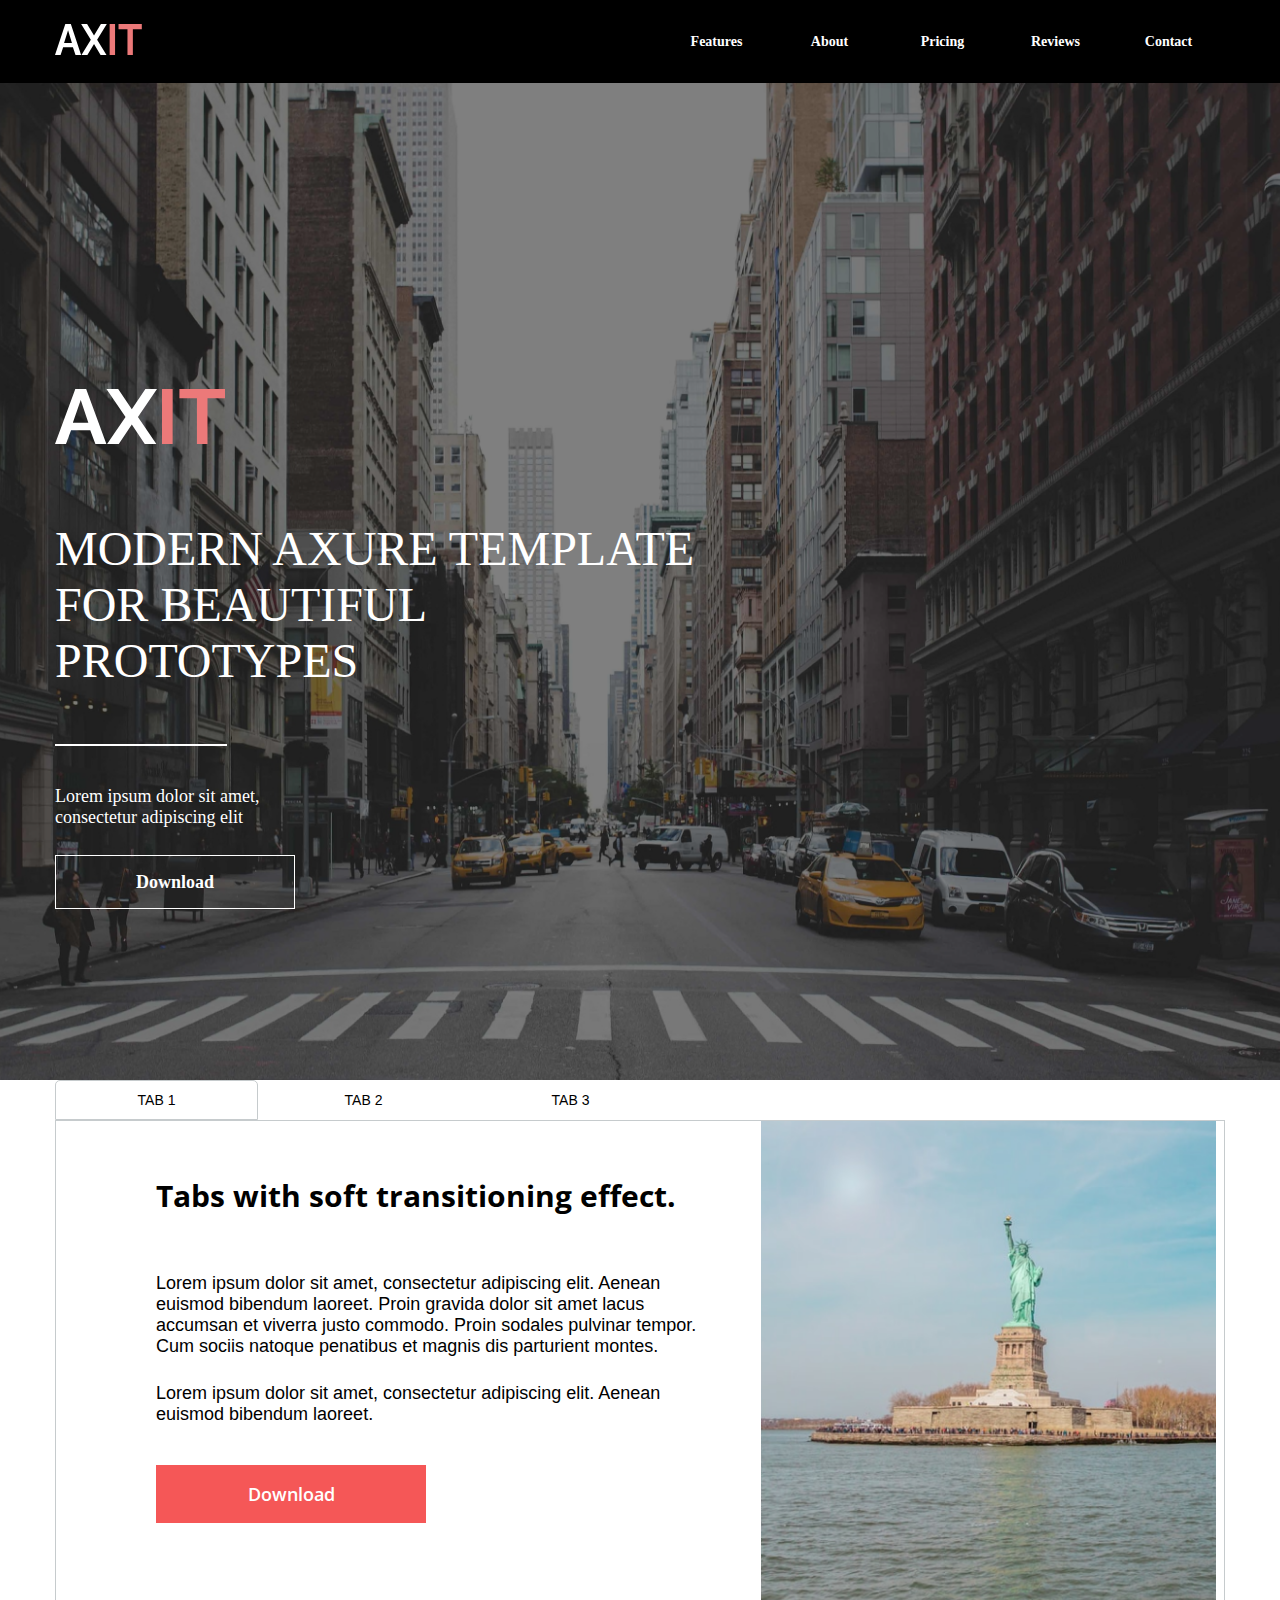
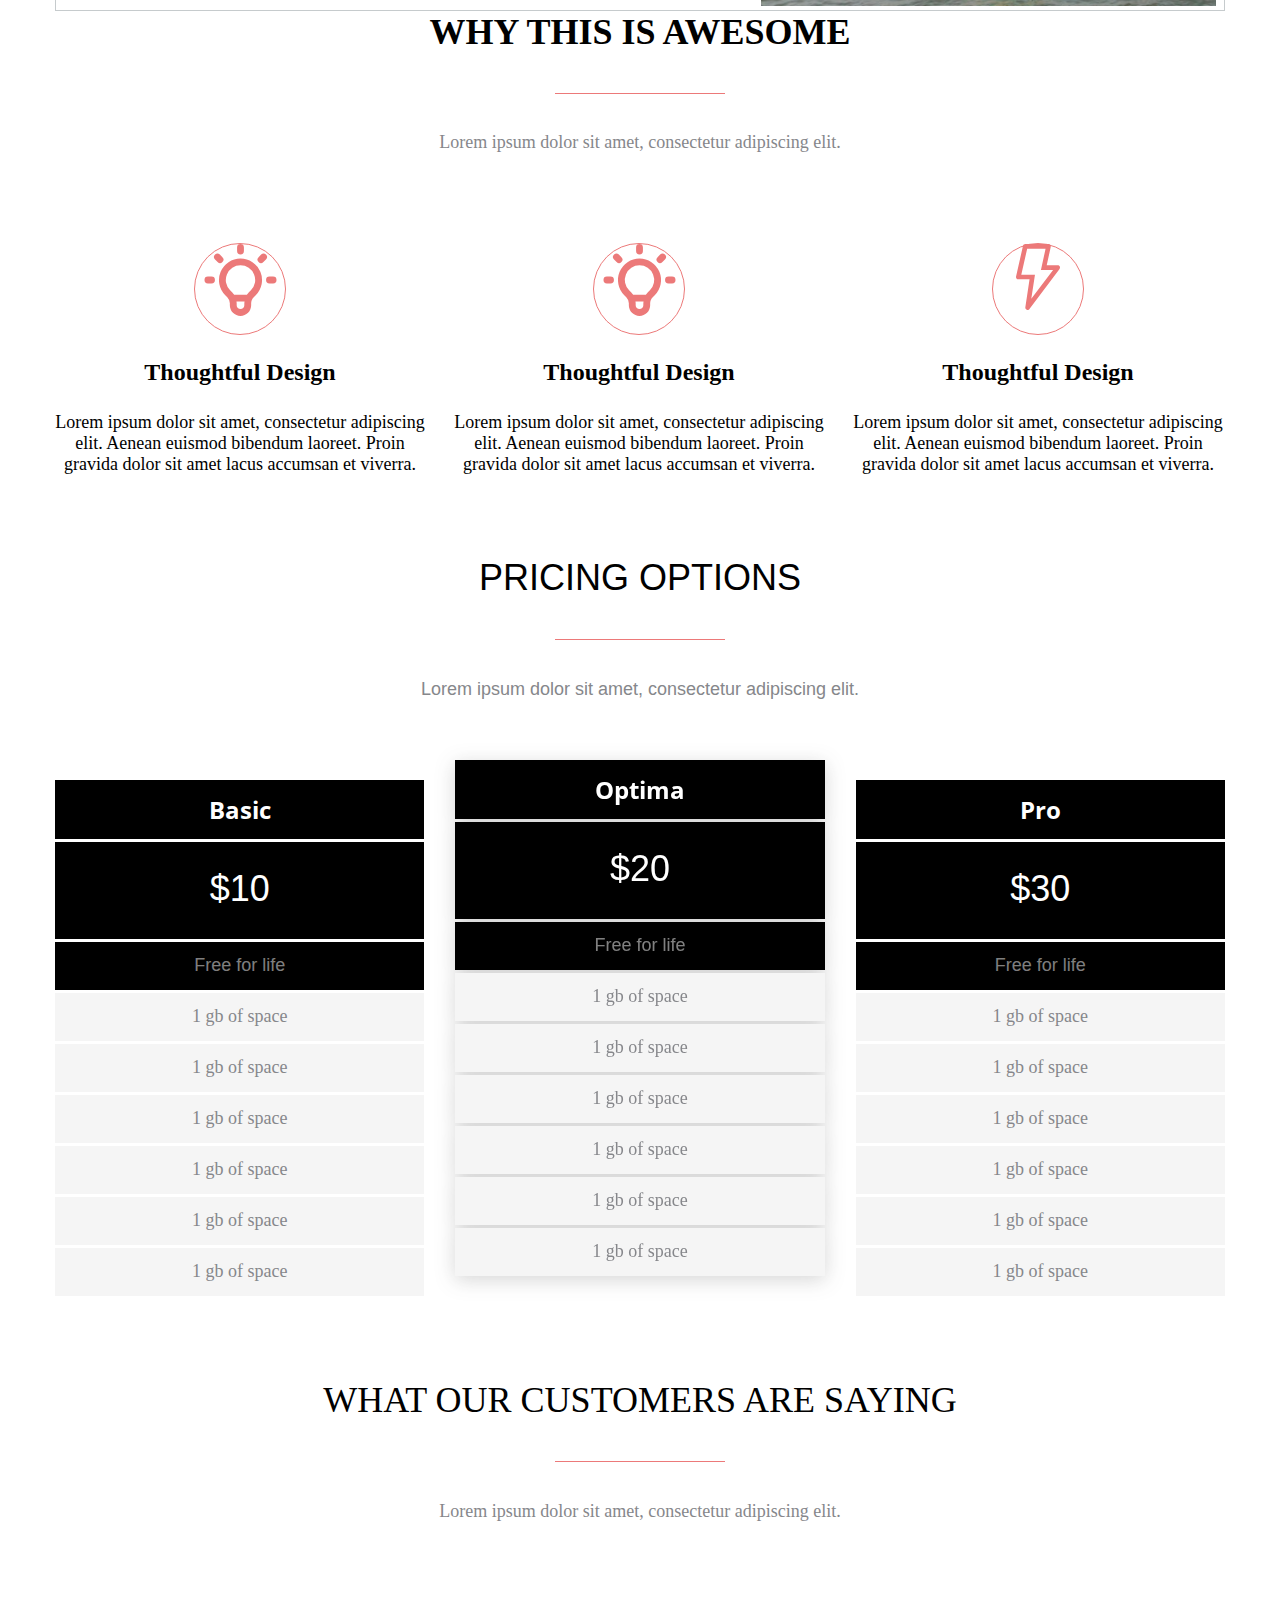
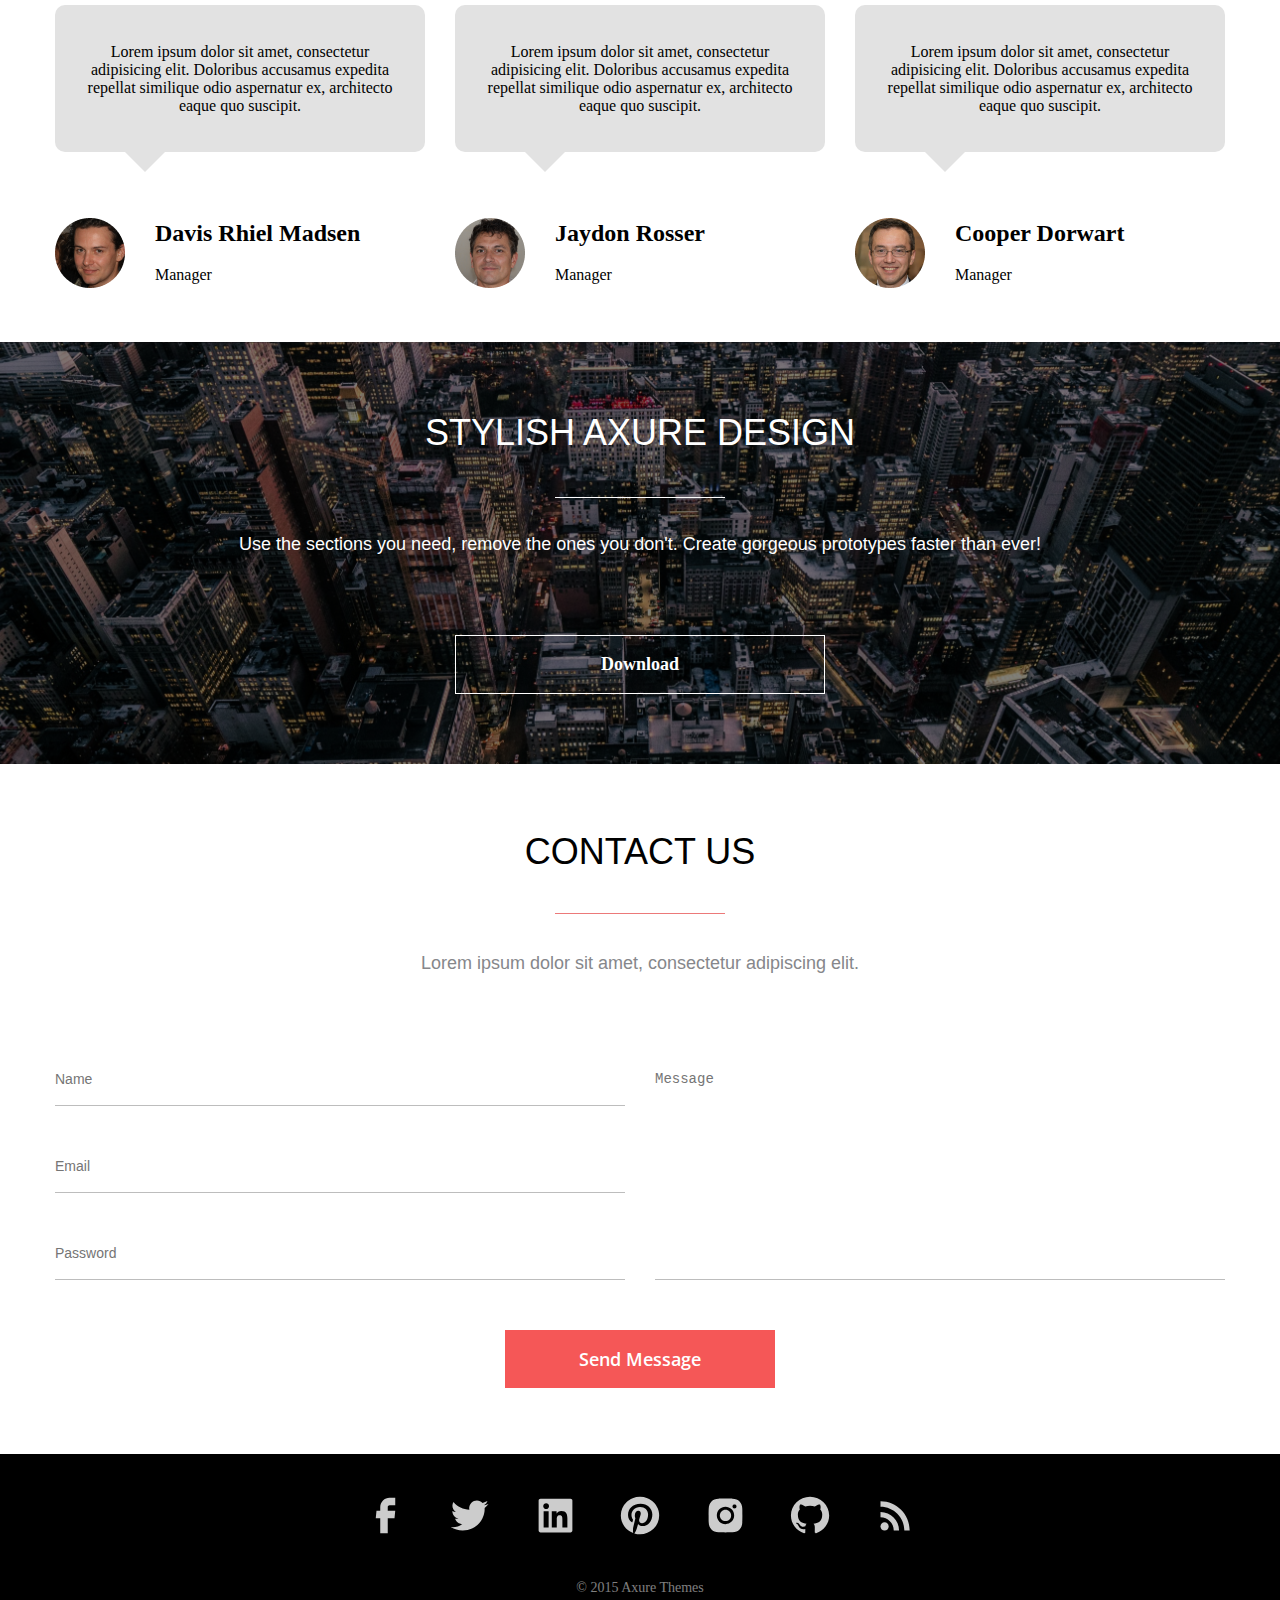
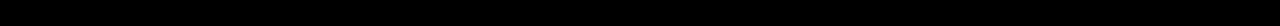
==== commit fd89febf: "fix: fix contact section" ====
--- a/index.html
+++ b/index.html
@@ -3,433 +3,294 @@
 <head>
     <meta charset="UTF-8">
     <meta name="viewport" content="width=device-width, initial-scale=1.0">
-    <link rel="stylesheet" href="style/styles.css">
+    <link rel="stylesheet" href="style.css">
     <link rel="preconnect" href="https://fonts.googleapis.com">
-
-<link rel="preconnect" href="https://fonts.gstatic.com" crossorigin>
-<link href="https://fonts.googleapis.com/css2?family=Raleway:wght@100&family=Ubuntu+Condensed&family=Ubuntu:ital,wght@0,300;0,400;0,700;1,400&display=swap" rel="stylesheet">
-<link rel="preconnect" href="https://fonts.googleapis.com">
-<link rel="preconnect" href="https://fonts.gstatic.com" crossorigin>
-<link href="https://fonts.googleapis.com/css2?family=Open+Sans:wght@300&family=Raleway:wght@100&family=Ubuntu+Condensed&family=Ubuntu:ital,wght@0,300;0,400;0,700;1,400&display=swap" rel="stylesheet">
-
-    <title>Axit</title>
+    <link rel="preconnect" href="https://fonts.gstatic.com" crossorigin>
+    <link href="https://fonts.googleapis.com/css2?family=Open+Sans&display=swap" rel="stylesheet">
+    <link rel="preconnect" href="https://fonts.googleapis.com">
+    <link rel="preconnect" href="https://fonts.gstatic.com" crossorigin>
+    <link href="https://fonts.googleapis.com/css2?family=Open+Sans:wght@700&display=swap" rel="stylesheet">
+    <title>Design</title>
 </head>
-
-<header>
-    <div class="container header__container">
-        <a href="#" class="header__logo">
-            <svg xmlns="http://www.w3.org/2000/svg" width="87" height="31" viewBox="0 0 87 31" fill="none">
+<body>
+    <header class="header">
+        <div class="container header__container">
+               <a href="#" class="header__logo"><svg xmlns="http://www.w3.org/2000/svg" width="87" height="31" viewBox="0 0 87 31" fill="none">
                 <path d="M10.3163 0H15.8289L26.1059 31H20.5146L17.9158 23.2718H8.1507L5.5913 31H0L10.3163 0ZM16.9314 19.0366L13.0726 6.24366L9.05633 19.0366H16.9314Z" fill="white"/>
                 <path d="M32.086 0L39.016 11.4394L45.9067 0H51.813L42.1267 15.7183L51.498 31H45.5917L39.016 19.9972L32.401 31H26.4553L35.8266 15.7183L26.1403 0H32.086Z" fill="white"/>
                 <path d="M54.6277 31V0H60.0615V31H54.6277Z" fill="#EC7979"/>
                 <path d="M86.8026 5.2831H77.8644V31H72.47V5.2831H63.5318V0H86.8026V5.2831Z" fill="#EC7979"/>
-            </svg>
-        </a>
-        <nav class="header__nav">
-            <li><a class="header__link" href="#tabs">features</a></li>
-            <li><a class="header__link" href="#awesome">About</a></li>
-            <li><a class="header__link" href="#pricing">Pricing</a></li>
-            <li><a class="header__link" href="#customers">Reviews</a></li>
-            <li><a class="header__link" href="#contact">Contact</a></li>
-        </nav>
-    </div>
-</header>
-
-<body>
-    <!-- banner -->
-
+                </svg></a>
+                <nav class="header__menu">
+                    <ul class="header__list">
+                        <li class="header__element">
+                            <a href="#" class="header__link">Features</a>
+                        </li>
+                        <li class="header__element">
+                            <a href="#" class="header__link">About</a>
+                        </li>
+                        <li class="header__element">
+                            <a href="#" class="header__link">Pricing</a>
+                        </li>
+                        <li class="header__element">
+                            <a href="#" class="header__link">Reviews</a>
+                        </li>
+                        <li class="header__element">
+                            <a href="#" class="header__link">Contact</a>
+                        </li>
+                    </ul>
+                </nav>
+        </div>
+    </header>
     <section class="banner">
         <div class="container banner__container">
-            <div class="banner__info">
-                <div class="banner__logo">
-                    <svg xmlns="http://www.w3.org/2000/svg" width="170" height="55" viewBox="0 0 170 55" fill="none">
-                        <path d="M20.3089 0H31.161L51.3924 55H40.3853L35.2693 41.2887H16.0456L11.0071 55H0L20.3089 0ZM33.3314 33.7747L25.735 11.0775L17.8284 33.7747H33.3314Z" fill="white"/>
-                        <path d="M63.165 0L76.8076 20.2958L90.3728 0H102L82.9313 27.8873L101.38 55H89.7526L76.8076 35.4789L63.7851 55H52.0804L70.5289 27.8873L51.4602 0H63.165Z" fill="white"/>
-                        <path d="M107 55V0H117.64V55H107Z" fill="#EC7979"/>
-                        <path d="M170 9.37324H152.499V55H141.936V9.37324H124.435V0H170V9.37324Z" fill="#EC7979"/>
-                      </svg>
-                </div>
-                <h1 class="title banner__title">MODERN AXURE TEMPLATE FOR BEAUTIFUL PROTOTYPES</h1>
-                <p class="subtitle banner__subtitle">Lorem ipsum dolor sit amet, consectetur adipiscing elit.</p>
-                <a class="banner__btn" href="#">Download</a>
-            </div>
-            <form class="banner__form-wrapper" >
-                <div class="banner__form">
-                    <h3 class="form__title">Try Your <span class="form__coloring">FREE</span> Trial Today</h3>
-                    <input type="text" class="form__input" placeholder="Name">
-                    <input type="email" class="form__input" placeholder="Email">
-                    <input type="password" class="form__input" placeholder="Password">
-                </div>
-                <button type="submit"  class="form__button">Get Started</button>
-            </form>
-        </div>
-    </section>
-
-    <!-- media -->
-
-    <section class="media">
-        <div class="container media__container">
-            <div class="media__info">
-                <h2 class="media__title">Social Media</h2>
-                <p class="media__text">Lorem ipsum dolor sit amet, consectetur adipiscing elit. Aenean euismod bibendum laoreet.</p>
-            </div>
-            <ul class="media__links">
-                <li class="media__link">
-                    <a href="#">
-                        <svg class="social_links__image" xmlns="http://www.w3.org/2000/svg" width="70" height="70" viewBox="0 0 70 70" fill="none">
-                            <path d="M26.827 62.7083H38.4937V39.3458H49.0054L50.1604 27.7375H38.4937V21.875C38.4937 21.1014 38.801 20.3595 39.348 19.8126C39.895 19.2656 40.6368 18.9583 41.4104 18.9583H50.1604V7.29163H41.4104C37.5426 7.29163 33.8333 8.82808 31.0984 11.563C28.3635 14.2979 26.827 18.0072 26.827 21.875V27.7375H20.9937L19.8387 39.3458H26.827V62.7083Z" fill="#CCCCCC"/>
+                <div class="box__logo"><svg xmlns="http://www.w3.org/2000/svg" width="170" height="55" viewBox="0 0 170 55" fill="none">
+                    <path d="M20.3089 0H31.161L51.3924 55H40.3853L35.2693 41.2887H16.0456L11.0071 55H0L20.3089 0ZM33.3314 33.7747L25.735 11.0775L17.8284 33.7747H33.3314Z" fill="white"/>
+                    <path d="M63.165 0L76.8076 20.2958L90.3728 0H102L82.9313 27.8873L101.38 55H89.7526L76.8076 35.4789L63.7851 55H52.0804L70.5289 27.8873L51.4602 0H63.165Z" fill="white"/>
+                    <path d="M107 55V0H117.64V55H107Z" fill="#EC7979"/>
+                    <path d="M170 9.37324H152.499V55H141.936V9.37324H124.435V0H170V9.37324Z" fill="#EC7979"/>
+                    </svg>
+                </div>
+                <h1 class="box__title">MODERN AXURE TEMPLATE FOR BEAUTIFUL PROTOTYPES</h1>
+                <p class="box__text">Lorem ipsum dolor sit amet, consectetur adipiscing elit</p>
+                <a href="#" class="box__button">Download</a>
+        </div>
+    </section>
+    <div class="tabs">
+        <div class="container">
+            <div class="tabs__buttons">
+                <button class="tabs__button tabs__button_active">TAB 1</button>
+                <button class="tabs__button">TAB 2</button>
+                <button class="tabs__button">TAB 3</button>
+            </div>
+            <div class="tab">
+                    <div class="tab__content">
+                    <h2 class="tab__title">Tabs with soft transitioning effect.</h2>
+                    <p class="tab__text">Lorem ipsum dolor sit amet, consectetur adipiscing elit. Aenean euismod bibendum laoreet. Proin gravida dolor sit amet lacus accumsan et viverra justo commodo. Proin sodales pulvinar tempor. Cum sociis natoque  penatibus et magnis dis parturient montes.</p>
+                    <p class="tab__text">Lorem ipsum dolor sit amet, consectetur adipiscing elit. Aenean euismod  bibendum laoreet.</p>
+                    <button class="tab__button">Download</button>
+                </div>
+                <div class="tab__wrapper-image"><img class="tab__image" src="Rectangle 111.png" alt="img">
+                </div>
+            </div>
+        </div>
+    </div>
+    <div class="awesome">
+        <div class="container">
+            <div class="head">
+                <h1 class="head__title">WHY THIS IS AWESOME</h1>
+                <p class="head__text">Lorem ipsum dolor sit amet, consectetur adipiscing elit.</p>
+            </div>
+            <div class="awesome__wripper">
+                <div class="awesome__content">
+                    <div class="awesome__icon">
+                        <svg width="73" height="72" viewBox="0 0 73 72" fill="none" xmlns="http://www.w3.org/2000/svg">
+                            <path d="M28.0362 54.0594H44.9602H28.0362ZM36.5 3.4931V7.10498V3.4931ZM59.5481 13.014L56.9876 15.5676L59.5481 13.014ZM69.0948 36H65.4731H69.0948ZM7.52688 36H3.90524H7.52688ZM16.0124 15.5676L13.4519 13.014L16.0124 15.5676ZM23.6939 48.7716C21.1619 46.2458 19.4377 43.0279 18.7394 39.5248C18.0411 36.0218 18.4 32.3909 19.7707 29.0912C21.1414 25.7916 23.4623 22.9714 26.4401 20.9872C29.4179 19.003 32.9187 17.944 36.5 17.944C40.0813 17.944 43.5821 19.003 46.5599 20.9872C49.5377 22.9714 51.8586 25.7916 53.2293 29.0912C54.6 32.3909 54.9589 36.0218 54.2606 39.5248C53.5623 43.0279 51.8381 46.2458 49.3061 48.7716L47.3215 50.7473C46.1868 51.8791 45.2868 53.2227 44.6729 54.7013C44.059 56.18 43.7431 57.7648 43.7433 59.3652V61.2831C43.7433 63.199 42.9801 65.0364 41.6218 66.3911C40.2634 67.7458 38.421 68.5069 36.5 68.5069C34.579 68.5069 32.7366 67.7458 31.3782 66.3911C30.0199 65.0364 29.2567 63.199 29.2567 61.2831V59.3652C29.2567 56.1326 27.9674 53.03 25.6785 50.7473L23.6939 48.7716Z" stroke="#EC7979" stroke-width="6.83333" stroke-linecap="round" stroke-linejoin="round"/>
+                            </svg>
+                            
+                    </div>    
+                    <h2 class="awesome__title">Thoughtful Design</h2>
+                    <p class="awesome__text">Lorem ipsum dolor sit amet, consectetur adipiscing  elit. Aenean euismod bibendum laoreet. Proin gravida  dolor sit amet lacus accumsan et viverra.</p>
+                </div>
+                
+                <div class="awesome__content">
+                    <div class="awesome__icon"><svg width="73" height="72" viewBox="0 0 73 72" fill="none" xmlns="http://www.w3.org/2000/svg">
+                        <path d="M28.0362 54.0594H44.9602H28.0362ZM36.5 3.4931V7.10498V3.4931ZM59.5481 13.014L56.9876 15.5676L59.5481 13.014ZM69.0948 36H65.4731H69.0948ZM7.52688 36H3.90524H7.52688ZM16.0124 15.5676L13.4519 13.014L16.0124 15.5676ZM23.6939 48.7716C21.1619 46.2458 19.4377 43.0279 18.7394 39.5248C18.0411 36.0218 18.4 32.3909 19.7707 29.0912C21.1414 25.7916 23.4623 22.9714 26.4401 20.9872C29.4179 19.003 32.9187 17.944 36.5 17.944C40.0813 17.944 43.5821 19.003 46.5599 20.9872C49.5377 22.9714 51.8586 25.7916 53.2293 29.0912C54.6 32.3909 54.9589 36.0218 54.2606 39.5248C53.5623 43.0279 51.8381 46.2458 49.3061 48.7716L47.3215 50.7473C46.1868 51.8791 45.2868 53.2227 44.6729 54.7013C44.059 56.18 43.7431 57.7648 43.7433 59.3652V61.2831C43.7433 63.199 42.9801 65.0364 41.6218 66.3911C40.2634 67.7458 38.421 68.5069 36.5 68.5069C34.579 68.5069 32.7366 67.7458 31.3782 66.3911C30.0199 65.0364 29.2567 63.199 29.2567 61.2831V59.3652C29.2567 56.1326 27.9674 53.03 25.6785 50.7473L23.6939 48.7716Z" stroke="#EC7979" stroke-width="6.83333" stroke-linecap="round" stroke-linejoin="round"/>
                         </svg>
-                    </a>
-                </li>
-                <li class="media__link">
-                    <a href="#">
-                    <svg class="social_links__image" xmlns="http://www.w3.org/2000/svg" width="70" height="70" viewBox="0 0 70 70" fill="none">
-                        <path d="M57.2629 23.3247C57.3008 23.8351 57.3008 24.3426 57.3008 24.8501C57.3008 40.3813 45.4796 58.278 23.8758 58.278C17.22 58.278 11.0367 56.3501 5.83333 53.0018C6.77833 53.1097 7.68833 53.1476 8.67125 53.1476C13.9591 53.1604 19.0973 51.3922 23.2575 48.128C20.8058 48.0836 18.4292 47.2748 16.4594 45.8143C14.4897 44.3539 13.0252 42.3148 12.2704 39.9818C12.9967 40.0897 13.7258 40.1626 14.49 40.1626C15.5429 40.1626 16.6017 40.0168 17.5846 39.763C14.9239 39.2258 12.5314 37.7836 10.8139 35.6817C9.09639 33.5797 8.15994 30.9478 8.16375 28.2334V28.0876C9.73 28.9597 11.5471 29.5051 13.4721 29.578C11.8594 28.5064 10.5371 27.0522 9.62307 25.3453C8.70905 23.6384 8.23175 21.7317 8.23375 19.7955C8.23375 17.6138 8.81417 15.613 9.83208 13.8688C12.7842 17.5001 16.4661 20.4709 20.6393 22.5887C24.8126 24.7065 29.3841 25.924 34.0579 26.1626C33.8771 25.2876 33.7662 24.3805 33.7662 23.4705C33.7655 21.9275 34.0688 20.3994 34.659 18.9737C35.2491 17.548 36.1145 16.2526 37.2055 15.1615C38.2966 14.0704 39.5921 13.205 41.0178 12.6149C42.4435 12.0248 43.9716 11.7214 45.5146 11.7222C48.8979 11.7222 51.9517 13.1397 54.0983 15.4322C56.7285 14.9236 59.2507 13.9634 61.5533 12.5943C60.6766 15.3091 58.8401 17.6112 56.3879 19.0693C58.7206 18.8032 61.0004 18.1897 63.1517 17.2493C61.545 19.5916 59.554 21.6457 57.2629 23.3247Z" fill="#CCCCCC"/>
-                      </svg>
-                    </a>
-                </li>
-                <li class="media__link">
-                    <a href="#">
-                    <svg class="social_links__image" xmlns="http://www.w3.org/2000/svg" width="70" height="70" viewBox="0 0 70 70" fill="none">
-                        <path d="M58.5833 9H11.9167C11.1431 9 10.4013 9.30729 9.85427 9.85427C9.30729 10.4013 9 11.1431 9 11.9167V58.5833C9 59.3569 9.30729 60.0988 9.85427 60.6457C10.4013 61.1927 11.1431 61.5 11.9167 61.5H58.5833C59.3569 61.5 60.0988 61.1927 60.6457 60.6457C61.1927 60.0988 61.5 59.3569 61.5 58.5833V11.9167C61.5 11.1431 61.1927 10.4013 60.6457 9.85427C60.0988 9.30729 59.3569 9 58.5833 9ZM24.5721 53.7329H16.7787V28.6787H24.5721V53.7329ZM20.6754 25.2575C19.478 25.2575 18.3296 24.7818 17.4828 23.9351C16.6361 23.0884 16.1604 21.94 16.1604 20.7425C16.1604 19.545 16.6361 18.3966 17.4828 17.5499C18.3296 16.7032 19.478 16.2275 20.6754 16.2275C21.8729 16.2275 23.0213 16.7032 23.868 17.5499C24.7147 18.3966 25.1904 19.545 25.1904 20.7425C25.1904 21.94 24.7147 23.0884 23.868 23.9351C23.0213 24.7818 21.8729 25.2575 20.6754 25.2575ZM53.7358 53.7329H45.9512V41.55C45.9512 38.645 45.8988 34.9088 41.9029 34.9088C37.8488 34.9088 37.2333 38.0763 37.2333 41.3458V53.7358H29.4546V28.6817H36.9213V32.1058H37.0292C38.0646 30.1371 40.6079 28.0604 44.3908 28.0604C52.2775 28.0604 53.7329 33.2463 53.7329 39.9954V53.7329H53.7358Z" fill="#CCCCCC"/>
-                      </svg>
-                    </a>
-                </li>
-                <li class="media__link">
-                    <a href="#">
-                    <svg class="social_links__image" xmlns="http://www.w3.org/2000/svg" width="70" height="70" viewBox="0 0 70 70" fill="none">
-                        <path d="M26.3667 62.8251C29.1667 63.6709 31.9958 64.1667 35 64.1667C42.7355 64.1667 50.1541 61.0938 55.6239 55.624C61.0938 50.1542 64.1667 42.7355 64.1667 35C64.1667 31.1698 63.4123 27.3771 61.9465 23.8384C60.4807 20.2998 58.3323 17.0845 55.6239 14.3761C52.9156 11.6677 49.7003 9.51932 46.1616 8.05355C42.6229 6.58779 38.8302 5.83337 35 5.83337C31.1698 5.83337 27.3771 6.58779 23.8384 8.05355C20.2997 9.51932 17.0844 11.6677 14.376 14.3761C8.90624 19.8459 5.83333 27.2646 5.83333 35C5.83333 47.3959 13.6208 58.0417 24.6167 62.2417C24.3542 59.9667 24.0917 56.2042 24.6167 53.6084L27.9708 39.2C27.9708 39.2 27.125 37.5084 27.125 34.825C27.125 30.8 29.6333 27.7959 32.4917 27.7959C35 27.7959 36.1667 29.6334 36.1667 31.9959C36.1667 34.5042 34.5042 38.0917 33.6583 41.5334C33.1625 44.3917 35.175 46.9 38.0917 46.9C43.2833 46.9 47.3083 41.3584 47.3083 33.5417C47.3083 26.5417 42.2917 21.7584 35.0875 21.7584C26.8625 21.7584 22.0208 27.8834 22.0208 34.3292C22.0208 36.8375 22.8375 39.375 24.1792 41.0375C24.4417 41.2125 24.4417 41.4459 24.3542 41.8834L23.5083 45.0625C23.5083 45.5584 23.1875 45.7334 22.6917 45.3834C18.9583 43.75 16.8 38.4417 16.8 34.1542C16.8 24.9375 23.3333 16.5667 35.9333 16.5667C45.9667 16.5667 53.7833 23.7709 53.7833 33.3375C53.7833 43.3709 47.5708 51.4209 38.675 51.4209C35.8458 51.4209 33.075 49.9042 32.0833 48.125L30.1292 55.0375C29.4583 57.5459 27.6208 60.9 26.3667 62.9125V62.8251Z" fill="#CCCCCC"/>
-                      </svg>
-                    </a>
-                </li>
-                <li class="media__link">
-                    <a href="#">
-                    <svg class="social_links__image" xmlns="http://www.w3.org/2000/svg" width="70" height="70" viewBox="0 0 70 70" fill="none">
-                        <path d="M61.0956 24.2228C61.0661 22.0138 60.6526 19.8267 59.8735 17.7595C59.1978 16.0157 58.1659 14.4321 56.8436 13.1098C55.5212 11.7875 53.9376 10.7555 52.1939 10.0799C50.1532 9.31383 47.9973 8.89962 45.8181 8.85487C43.0122 8.72946 42.1226 8.69446 35.0001 8.69446C27.8776 8.69446 26.9647 8.69446 24.1793 8.85487C22.001 8.89995 19.8462 9.31416 17.8064 10.0799C16.0624 10.7551 14.4785 11.7868 13.1562 13.1092C11.8338 14.4316 10.802 16.0155 10.1268 17.7595C9.35923 19.7986 8.94592 21.9539 8.90473 24.1324C8.77931 26.9411 8.74139 27.8307 8.74139 34.9532C8.74139 42.0757 8.74139 42.9857 8.90473 45.774C8.94848 47.9557 9.35973 50.1082 10.1268 52.1528C10.8031 53.8963 11.8357 55.4795 13.1585 56.8013C14.4813 58.1231 16.0653 59.1545 17.8093 59.8295C19.8435 60.6263 21.9987 61.0701 24.1822 61.142C26.991 61.2674 27.8806 61.3053 35.0031 61.3053C42.1256 61.3053 43.0385 61.3053 45.8239 61.142C48.0031 61.099 50.1591 60.6858 52.1997 59.9199C53.943 59.2434 55.5262 58.2112 56.8484 56.889C58.1707 55.5668 59.2029 53.9836 59.8793 52.2403C60.6464 50.1986 61.0576 48.0461 61.1014 45.8615C61.2268 43.0557 61.2647 42.1661 61.2647 35.0407C61.2589 27.9182 61.2589 27.014 61.0956 24.2228ZM34.9826 48.4224C27.5335 48.4224 21.4989 42.3878 21.4989 34.9386C21.4989 27.4895 27.5335 21.4549 34.9826 21.4549C38.5588 21.4549 41.9884 22.8755 44.5171 25.4042C47.0458 27.9329 48.4664 31.3625 48.4664 34.9386C48.4664 38.5147 47.0458 41.9444 44.5171 44.4731C41.9884 47.0018 38.5588 48.4224 34.9826 48.4224ZM49.0031 24.1003C48.5901 24.1007 48.181 24.0196 47.7994 23.8617C47.4177 23.7039 47.071 23.4723 46.7789 23.1802C46.4869 22.8882 46.2553 22.5414 46.0974 22.1598C45.9396 21.7782 45.8585 21.3691 45.8589 20.9561C45.8589 20.5434 45.9402 20.1348 46.0981 19.7535C46.2561 19.3722 46.4875 19.0257 46.7794 18.7339C47.0712 18.4421 47.4176 18.2106 47.7989 18.0526C48.1802 17.8947 48.5889 17.8134 49.0016 17.8134C49.4143 17.8134 49.823 17.8947 50.2043 18.0526C50.5856 18.2106 50.932 18.4421 51.2238 18.7339C51.5157 19.0257 51.7472 19.3722 51.9051 19.7535C52.063 20.1348 52.1443 20.5434 52.1443 20.9561C52.1443 22.6945 50.7385 24.1003 49.0031 24.1003Z" fill="#CCCCCC"/>
-                        <path d="M34.9829 43.6974C39.8202 43.6974 43.7416 39.776 43.7416 34.9387C43.7416 30.1014 39.8202 26.1799 34.9829 26.1799C30.1456 26.1799 26.2242 30.1014 26.2242 34.9387C26.2242 39.776 30.1456 43.6974 34.9829 43.6974Z" fill="#CCCCCC"/>
-                      </svg>
-                    </a>
-                </li>
-                <li class="media__link">
-                    <a href="#">
-                    <svg class="social_links__image" xmlns="http://www.w3.org/2000/svg" width="70" height="70" viewBox="0 0 70 70" fill="none">
-                        <path fill-rule="evenodd" clip-rule="evenodd" d="M35.0908 7C19.0229 7 6 20.0229 6 36.0908C6 48.9417 14.3329 59.8471 25.8946 63.6971C27.35 63.9596 27.875 63.0642 27.875 62.2942C27.875 61.6029 27.8517 59.7712 27.8429 57.3475C19.7492 59.1033 18.04 53.445 18.04 53.445C16.7217 50.085 14.8113 49.1896 14.8113 49.1896C12.1717 47.3842 15.0125 47.425 15.0125 47.425C17.935 47.6292 19.4663 50.4233 19.4663 50.4233C22.0621 54.8683 26.2796 53.585 27.9304 52.8412C28.1958 50.96 28.9542 49.6767 29.7825 48.9504C23.325 48.2183 16.535 45.7217 16.535 34.5713C16.535 31.4008 17.6696 28.7992 19.5217 26.7692C19.2271 26.0312 18.2208 23.0708 19.8104 19.0692C19.8104 19.0692 22.2517 18.2846 27.8079 22.0471C30.1809 21.4015 32.6287 21.072 35.0879 21.0671C37.5472 21.0711 39.9951 21.4006 42.3679 22.0471C47.9271 18.2817 50.3654 19.0692 50.3654 19.0692C51.955 23.0708 50.9575 26.0312 50.6542 26.7692C52.5208 28.7992 53.6408 31.3979 53.6408 34.5713C53.6408 45.7508 46.845 48.2067 40.3642 48.9271C41.3996 49.8254 42.3329 51.5988 42.3329 54.3113C42.3329 58.2021 42.2979 61.3404 42.2979 62.2942C42.2979 63.0729 42.8171 63.9771 44.3017 63.6913C55.8575 59.8354 64.1817 48.9388 64.1817 36.0908C64.1817 20.0229 51.1588 7 35.0908 7Z" fill="#CCCCCC"/>
-                      </svg>
-                    </a>
-                </li>
-                <li class="media__link">
-                    <a href="#">
-                        <svg class="social_links__image" xmlns="http://www.w3.org/2000/svg" width="70" height="70" viewBox="0 0 70 70" fill="none">
-                            <path d="M18.025 58.3334C21.5366 58.3334 24.3834 55.4866 24.3834 51.975C24.3834 48.4634 21.5366 45.6167 18.025 45.6167C14.5134 45.6167 11.6667 48.4634 11.6667 51.975C11.6667 55.4866 14.5134 58.3334 18.025 58.3334Z" fill="#CCCCCC"/>
-                            <path d="M11.6667 12.9498V21.204C32.1709 21.204 48.7959 37.829 48.7959 58.3332H57.05C57.05 33.279 36.7209 12.9498 11.6667 12.9498ZM11.6667 29.4582V37.7123C23.0417 37.7123 32.2875 46.9582 32.2875 58.3332H40.5417C40.5417 42.379 27.6209 29.4582 11.6667 29.4582Z" fill="#CCCCCC"/>
+                        
+                        </div>
+                        <h2 class="awesome__title">Thoughtful Design</h2>
+                        <p class="awesome__text">Lorem ipsum dolor sit amet, consectetur adipiscing  elit. Aenean euismod bibendum laoreet. Proin gravida  dolor sit amet lacus accumsan et viverra.</p>
+                </div>    
+                <div class="awesome__content">
+                    <div class="awesome__icon"><svg width="44" height="66" viewBox="0 0 44 66" fill="none" xmlns="http://www.w3.org/2000/svg">
+                        <path d="M10.7308 65.8114C10.2572 65.6078 9.86369 65.2494 9.61227 64.7927C9.36084 64.336 9.26586 63.8071 9.34231 63.2893L13.5542 35.3575H2.37647C2.0221 35.3672 1.67028 35.2939 1.34815 35.1432C1.02602 34.9925 0.742197 34.7684 0.518571 34.4882C0.294944 34.2081 0.137497 33.8793 0.0583768 33.5274C-0.0207433 33.1754 -0.0194209 32.8096 0.0622413 32.4583L7.00493 1.81582C7.1271 1.28846 7.42391 0.820076 7.84542 0.489504C8.26692 0.158932 8.78737 -0.0136382 9.31916 0.00084246H32.4615C32.8072 -0.000354887 33.1488 0.077363 33.4612 0.228286C33.7735 0.379208 34.0488 0.5995 34.2666 0.872974C34.4875 1.14954 34.6439 1.47353 34.724 1.82057C34.8042 2.16761 34.806 2.52865 34.7294 2.87652L30.7258 21.2149H41.7184C42.1521 21.214 42.5774 21.3373 42.9456 21.5706C43.3139 21.804 43.6104 22.1381 43.8012 22.5348C43.967 22.9156 44.0308 23.3343 43.9861 23.7484C43.9414 24.1624 43.7898 24.557 43.5466 24.892L13.4616 64.9629C13.2583 65.2699 12.9868 65.5238 12.6692 65.7039C12.3515 65.8841 11.9967 65.9856 11.6334 66C11.3237 65.9941 11.0178 65.9302 10.7308 65.8114ZM24.9402 25.9291L29.5687 4.71507H11.1705L5.2924 30.6433H18.9695L15.2899 54.8744L37.0899 25.9291H24.9402Z" fill="#EC7979"/>
                         </svg>
-                    </a>
-                </li>
-            </ul>
-        </div>
-    </section>
-
-    <!-- tabs -->
-
-    <div id="tabs" class="tabs">
-        <div class="container">
-            <div class="tabs__wrapper">                
-                <a href="" class="tabs__elem active">TAB 1</a>
-                <a href="" class="tabs__elem">TAB 2</a>
-                <a href="" class="tabs__elem">TAB 3</a>
-            </div>
-
-            <div class="tabs__content">
-                <div class="tabs__text">
-
-                    <h3 class="tabs__title">Tabs with soft transitioning effect.</h3>
-                    <p class="tabs__descr">Lorem ipsum dolor sit amet, consectetur adipiscing elit. Aenean euismod bibendum laoreet. Proin gravida dolor sit amet lacus accumsan et viverra justo commodo. Proin sodales pulvinar tempor. Cum sociis natoque  penatibus et magnis dis parturient montes.</p>
-                    <p class="tabs__descr">Lorem ipsum dolor sit amet, consectetur adipiscing elit. Aenean euismod  bibendum laoreet.</p>
-                    <button class="tabs__button">Download</button>
-                </div>
-                <div class="tabs__wrapper-image">
-                    <img 
-                    src="images/statue.png" 
-                    alt="statue" 
-                    class="tabs__image">
-                </div>
-              
+                        </div>
+                        <h2 class="awesome__title">Thoughtful Design</h2>
+                        <p class="awesome__text">Lorem ipsum dolor sit amet, consectetur adipiscing  elit. Aenean euismod bibendum laoreet. Proin gravida  dolor sit amet lacus accumsan et viverra.</p>
+                </div>    
+                
+                </div>
             </div>
         </div>
     </div>
-
-
-
-    <!-- awesome -->
-    <section id="awesome" class="awesome">
-
-        <div class="container">
-            <div class="section__head">
-                <h2 class="title">WHY THIS IS AWESOME</h2>
-                <p class="subtitle">Lorem ipsum, dolor sit amet consectetur adipisicing elit.</p>
-            </div>
-
-            <div class="awesome__wrapper">
-                <div class="awesome__item">
-                    <div class="awesome__wrapper-image">
-                        <img 
-                        src="images/awesome/bulb.png" 
-                        alt="bulb" 
-                        class="awesome__image">
-                    </div>
-                    <h3 class="awesome__title">Thoughtful design</h3>
-                    <p class="awesome__text">Lorem ipsum dolor sit amet, consectetur adipiscing  elit. Aenean euismod bibendum laoreet. Proin gravida  dolor sit amet lacus accumsan et viverra.</p>
-                </div>
-
-                <div class="awesome__item">
-                    <div class="awesome__wrapper-image">
-                        <img 
-                        src="images/awesome/keypad.png" 
-                        alt="keypad" 
-                        class="awesome__image">
-                    </div>
-                    
-                    <h3 class="awesome__title">Thoughtful design</h3>
-                    <p class="awesome__text">Lorem ipsum dolor sit amet, consectetur adipiscing  elit. Aenean euismod bibendum laoreet. Proin gravida  dolor sit amet lacus accumsan et viverra.</p>
-                </div>
-
-                <div class="awesome__item">
-                    <div class="awesome__wrapper-image">
-                        <img 
-                        src="images/awesome/lightning.png" 
-                        alt="lightning" 
-                        class="awesome__image">
-                    </div>
-                    <h3 class="awesome__title">Thoughtful design</h3>
-                    <p class="awesome__text">Lorem ipsum dolor sit amet, consectetur adipiscing  elit. Aenean euismod bibendum laoreet. Proin gravida  dolor sit amet lacus accumsan et viverra.</p>
-                </div>
-            
-            </div>
-        </div>
-    </section>
-
-    <!-- pricing -->
-
-    <section id="pricing" class="pricing">
-        <div class="container">
-            <div class="section__head">
-                <h2 class="title">PRICING OPTIONS</h2>
-                <p class=" subtitle">Lorem ipsum dolor sit amet, consectetur adipiscing elit.</p>
-            </div>
-            <div class="pricing__options">
-                <div class="pricing__option pricing__option-basic">
-                    <p class="pricing__option-tittle">
-                        Basic
-                    </p>
-                    <p class="pricing__option-price">$10</p>
-                    <p class="pricing__option-comment">Free for Life</p>
-                    <ul class="pricing__option-benefits">
-                        <li class="pricing__option-benefit">1 gb of space</li>
-                        <li class="pricing__option-benefit">1 gb of space</li>
-                        <li class="pricing__option-benefit">1 gb of space</li>
-                        <li class="pricing__option-benefit">1 gb of space</li>
-                        <li class="pricing__option-benefit">1 gb of space</li>
-                    </ul>
-                </div>
-                <div class="pricing__option pricing__option-optima">
-                    <p class="pricing__option-tittle">
-                        Optima
-                    </p>
-                    <p class="pricing__option-price">$20</p>
-                    <p class="pricing__option-comment">Free for Life</p>
-                    <ul class="pricing__option-benefits">
-                        <li class="pricing__option-benefit">1 gb of space</li>
-                        <li class="pricing__option-benefit">1 gb of space</li>
-                        <li class="pricing__option-benefit">1 gb of space</li>
-                        <li class="pricing__option-benefit">1 gb of space</li>
-                        <li class="pricing__option-benefit">1 gb of space</li>
-                    </ul>
-                </div>
-                <div class="pricing__option pricing__option-pro">
-                    <p class="pricing__option-tittle">
-                        Pro
-                    </p>
-                    <p class="pricing__option-price">$30</p>
-                    <p class="pricing__option-comment">Free for Life</p>
-                    <ul class="pricing__option-benefits">
-                        <li class="pricing__option-benefit">1 gb of space</li>
-                        <li class="pricing__option-benefit">1 gb of space</li>
-                        <li class="pricing__option-benefit">1 gb of space</li>
-                        <li class="pricing__option-benefit">1 gb of space</li>
-                        <li class="pricing__option-benefit">1 gb of space</li>
-                    </ul>
-                </div>
-            </div>
-            </div>
-    </section>
-
-    <!-- customers -->
-    <section id="customers" class="customers">
-        <div class="container">
-            <div class="section__head">                
-                <h2 class="title">WHAT OUR CUSTOMERS ARE SAYING</h2>
-                <p class="subtitle">Lorem ipsum dolor sit amet, consectetur adipiscing elit.</p>
-            </div>
-            
-            <div class="customers__wrap">
+    <section class="pricing">
+        <div class="container">
+            <div class="content">
+                <h2 class="content__title">pricing options</h2>
+                <p class="content__text">Lorem ipsum dolor sit amet, consectetur adipiscing elit.</p>
+            </div>
+        <div class="pricing__content">  
+                <div class="price">
+                    <h3 class="price__title">Basic</h3>
+                    <p class="price__cost">$10</p>
+                    <p class="price__description">Free for life</p>
+                    <ul class="price__lists">
+                        <li class="price__list">1 gb of space</li>
+                        <li class="price__list">1 gb of space</li>
+                        <li class="price__list">1 gb of space</li>
+                        <li class="price__list">1 gb of space</li>
+                        <li class="price__list">1 gb of space</li>
+                        <li class="price__list last-list">1 gb of space</li>
+                    </ul>
+
+                </div>
+                <div class="price price__active">
+                    <h3 class="price__title">Optima</h3>
+                    <p class="price__cost">$20</p>
+                    <p class="price__description">Free for life</p>
+                    <ul class="price__lists">
+                        <li class="price__list">1 gb of space</li>
+                        <li class="price__list">1 gb of space</li>
+                        <li class="price__list">1 gb of space</li>
+                        <li class="price__list">1 gb of space</li>
+                        <li class="price__list">1 gb of space</li>
+                        <li class="price__list last-list">1 gb of space</li>
+                    </ul>
+
+                </div>
+                <div class="price">
+                    <h3 class="price__title">Pro</h3>
+                    <p class="price__cost">$30</p>
+                    <p class="price__description">Free for life</p>
+                    <ul class="price__lists">
+                        <li class="price__list">1 gb of space</li>
+                        <li class="price__list">1 gb of space</li>
+                        <li class="price__list">1 gb of space</li>
+                        <li class="price__list">1 gb of space</li>
+                        <li class="price__list">1 gb of space</li>
+                        <li class="price__list last-list">1 gb of space</li>
+                    </ul>
+                </div>  
+            </div>
+        </div>
+    
+    </section>
+    <section class="customers">
+        <div class="container">
+            <div class="block">
+                <h2 class="block__title">what our customers are saying</h2>
+                <p class="block__text">Lorem ipsum dolor sit amet, consectetur adipiscing elit.</p>
+            </div>
+            <div class="customers__block">
 
                 <div class="customer">
-                <p class="customer__comment">
-                    Lorem ipsum dolor sit amet, consectetur adipisicing elit.
-                    Doloribus accusamus expedita repellat similique odio aspernatur
-                    ex, architecto eaque quo suscipit.
-                </p>
-                <div class="customet__content">
-                    <div class="customer__wrapper-image">
-                    <img
-                        class="customer__image"
-                        src="images/customers/cust1.png"
-                        alt="customer one"
-                    />
-                    </div>
+                    <p class="customer__text">Lorem ipsum dolor sit amet, 
+                        consectetur adipisicing elit. Doloribus 
+                        accusamus expedita repellat similique 
+                        odio aspernatur ex, architecto eaque 
+                        quo suscipit.</p>
                     <div class="customer__info">
-                    <h3 class="customer__name">Davis Rhiel Madsen</h3>
-                    <p class="customer__position">Manager</p>
-                    </div>
-                </div>
-                </div>
-  
+                        <div class="customer__wrapper-image">
+                        <img src="media/img/1.png" alt="" class="customer__image">
+                    </div>
+                    <div class="customer__content">
+                        <p class="customer__name">Davis Rhiel Madsen</p>
+                        <p class="customer__speciality">Manager</p>
+                    </div>
+                    </div>
+                </div>
+
                 <div class="customer">
-                <p class="customer__comment">
-                    Lorem ipsum dolor sit amet, consectetur adipisicing elit.
-                    Doloribus accusamus expedita repellat similique odio aspernatur
-                    ex, architecto eaque quo suscipit.
-                </p>
-                <div class="customer__content">
-                    <div class="customer__wrapper-image">
-                    <img
-                        class="customer__image"
-                        src="images/customers/cust2.png"
-                        alt="customer two"
-                    />
-                    </div>
+                    <p class="customer__text">Lorem ipsum dolor sit amet, 
+                        consectetur adipisicing elit. Doloribus 
+                        accusamus expedita repellat similique 
+                        odio aspernatur ex, architecto eaque 
+                        quo suscipit.</p>
                     <div class="customer__info">
-                    <h3 class="customer__name">Jaydon Rosser</h3>
-                    <p class="customer__position">Manager</p>
-                    </div>
-                </div>
-                </div>
-  
+                        <div class="customer__wrapper-image">
+                        <img src="media/img/2.png" alt="" class="customer__image">
+                    </div>
+                    <div class="customer__content">
+                        <p class="customer__name">Jaydon Rosser</p>
+                        <p class="customer__speciality">Manager</p>
+                    </div>
+                    </div>
+                </div>
+
                 <div class="customer">
-                <p class="customer__comment">
-                    Lorem ipsum dolor sit amet, consectetur adipisicing elit.
-                    Doloribus accusamus expedita repellat similique odio aspernatur
-                    ex, architecto eaque quo suscipit.
-                </p>
-                <div class="customer__content">
-                    <div class="customer__wrapper-image">
-                    <img
-                        class="customer__image"
-                        src="images/customers/cust3.png"
-                        alt="customer three"
-                    />
-                    </div>
+                    <p class="customer__text">Lorem ipsum dolor sit amet, 
+                        consectetur adipisicing elit. Doloribus 
+                        accusamus expedita repellat similique 
+                        odio aspernatur ex, architecto eaque 
+                        quo suscipit.</p>
                     <div class="customer__info">
-                    <h3 class="customer__name">Cooper Dorwart</h3>
-                    <p class="customer__position">Manager</p>
-                    </div>
-                </div>
-                </div>                                                          
-          </div>
-        </div>
-    </section>
-
-    <!-- design -->
-
+                        <div class="customer__wrapper-image">
+                        <img src="media/img/3.png" alt="" class="customer__image">
+                    </div>
+                    <div class="customer__content">
+                        <p class="customer__name">Cooper Dorwart</p>
+                        <p class="customer__speciality">Manager</p>
+                    </div>
+                    </div>
+                </div>
+
+            </div>
+        </div>
+    </section>
     <section class="design">
         <div class="container design__container">
-            <div class="section__head">
-                <h2 class="title design__title">STYLISH AXURE DESIGN</h2>
-                <p class="subtitle design__subtitle">Use the sections you need, remove the ones you don't.  Create gorgeous prototypes faster than ever!</p>
-                
-            </div>
-         <a class="design__button" href="#">Download</a>
-        </div>
-        
-    </section>
-  
-    <!-- contact -->
-    <section id="contact" class="contact">
-        <div class="container">
-            <div class="section__head">
-                <h2 class="title">CONTACT US</h2>
-                <p class="subtitle">Lorem ipsum dolor sit amet, consectetur adipiscing elit.</p>
-            </div>
-            <form id="contact-form" class="contact__form">
-                <div class="contact__elems">
-                    <input type="text" class="contact__elem contact__input" placeholder="Name">
-                    <input type="email" class="contact__elem contact__input" placeholder="Email">
-                    <input type="password" class="contact__elem contact__input" placeholder="Password">
-                </div>
-                <textarea name="contact-message" class="contact__message contact-input" placeholder="Message"></textarea>
+            <div class="content">
+                <h2 class="content__title">STYLISH AXURE DESIGN</h2>
+                <p class="content__text">Use the sections you need, remove the ones you don't.  Create gorgeous prototypes faster than ever!</p>
+            </div>
+            <a href="#" class="design__link">Download</a>
+        </div>
+    </section>
+    <div class="contact">
+        <div class="container">
+            <div class="content">
+                <h2 class="content__title">contact us</h2>
+                <p class="content__text">Lorem ipsum dolor sit amet, consectetur adipiscing elit.</p>
+            </div>
+            <form action="№" id="contactForm" class="contact__form">
+                <div class="contact__list">
+                    <input type="text" placeholder="Name" class="contact__name contact__input">
+                    <input type="email" placeholder="Email" class="contact__email contact__input">
+                    <input type="password" placeholder="Password" class="contact__password contact__input">
+                </div>
+                <textarea class="contact__input" name="textarea" id="contact__message" cols="30" rows="10" placeholder="Message"></textarea>
             </form>
-            <button type="submit" form="contact-form" class="contact__button">Send Message</button>
-        </div>
-    </section>
-</body>
-
-<footer>
+            <button form="contactForm" class="contact__button">Send Message</button>
+        </div>
+   </div>
+   <footer class="footer">
     <div class="container footer__container">
-        <ul class="footer__links">
-            <li class="footer__link">
-                <a href="#">
-                <svg xmlns="http://www.w3.org/2000/svg" width="45" height="45" viewBox="0 0 45 45" fill="none">
+        <ul class="icon">
+            <li class="footer__logo">
+                <a href="#" ><svg xmlns="http://www.w3.org/2000/svg" width="45" height="45" viewBox="0 0 45 45" fill="none">
                     <path d="M17.2459 40.3125H24.7459V25.2937H31.5034L32.2459 17.8312H24.7459V14.0625C24.7459 13.5652 24.9435 13.0883 25.2951 12.7367C25.6467 12.385 26.1236 12.1875 26.6209 12.1875H32.2459V4.6875H26.6209C24.1345 4.6875 21.7499 5.67522 19.9918 7.43337C18.2336 9.19153 17.2459 11.5761 17.2459 14.0625V17.8312H13.4959L12.7534 25.2937H17.2459V40.3125Z" fill="#CCCCCC"/>
-                </svg>
-                </a>
-            </li>
-            <li class="footer__link">
-                <a href="#">
-                    <svg xmlns="http://www.w3.org/2000/svg" width="46" height="45" viewBox="0 0 46 45" fill="none">
-                        <path d="M37.63 14.9945C37.6549 15.3226 37.6549 15.6489 37.6549 15.9751C37.6549 25.9595 29.8866 37.4645 15.6899 37.4645C11.316 37.4645 7.25271 36.2251 3.83337 34.0726C4.45437 34.142 5.05237 34.1664 5.69829 34.1664C9.17319 34.1746 12.5497 33.0379 15.2835 30.9395C13.6724 30.911 12.1106 30.391 10.8162 29.4521C9.52185 28.5133 8.55946 27.2024 8.06346 25.7026C8.54071 25.772 9.01987 25.8189 9.52204 25.8189C10.214 25.8189 10.9097 25.7251 11.5556 25.562C9.80716 25.2167 8.23495 24.2895 7.10631 22.9383C5.97767 21.5871 5.36229 19.8951 5.36479 18.1501V18.0564C6.39404 18.617 7.58812 18.9676 8.85312 19.0145C7.79338 18.3256 6.92442 17.3908 6.32378 16.2935C5.72313 15.1962 5.40947 13.9705 5.41079 12.7258C5.41079 11.3233 5.79221 10.037 6.46112 8.91577C8.40106 11.2502 10.8206 13.1599 13.563 14.5214C16.3054 15.8828 19.3096 16.6655 22.381 16.8189C22.2621 16.2564 22.1893 15.6733 22.1893 15.0883C22.1888 14.0963 22.3881 13.114 22.7759 12.1975C23.1637 11.2809 23.7324 10.4482 24.4494 9.74674C25.1664 9.04533 26.0177 8.48904 26.9546 8.10966C27.8915 7.73029 28.8956 7.53527 29.9096 7.53577C32.133 7.53577 34.1397 8.44702 35.5504 9.92077C37.2788 9.5938 38.9362 8.97656 40.4494 8.09639C39.8732 9.84167 38.6664 11.3216 37.055 12.2589C38.5879 12.0879 40.086 11.6935 41.4997 11.0889C40.4439 12.5947 39.1355 13.9152 37.63 14.9945Z" fill="#CCCCCC"/>
-                    </svg>
-                </a>
-            </li>
-            <li class="footer__link">
-                <a href="#">
-                    <svg xmlns="http://www.w3.org/2000/svg" width="45" height="45" viewBox="0 0 45 45" fill="none">
-                        <path d="M37.5 5.625H7.5C7.00272 5.625 6.52581 5.82254 6.17417 6.17417C5.82254 6.52581 5.625 7.00272 5.625 7.5V37.5C5.625 37.9973 5.82254 38.4742 6.17417 38.8258C6.52581 39.1775 7.00272 39.375 7.5 39.375H37.5C37.9973 39.375 38.4742 39.1775 38.8258 38.8258C39.1775 38.4742 39.375 37.9973 39.375 37.5V7.5C39.375 7.00272 39.1775 6.52581 38.8258 6.17417C38.4742 5.82254 37.9973 5.625 37.5 5.625ZM15.6356 34.3819H10.6256V18.2756H15.6356V34.3819ZM13.1306 16.0763C12.3608 16.0763 11.6226 15.7705 11.0782 15.2261C10.5339 14.6818 10.2281 13.9435 10.2281 13.1738C10.2281 12.404 10.5339 11.6657 11.0782 11.1214C11.6226 10.577 12.3608 10.2713 13.1306 10.2713C13.9004 10.2713 14.6387 10.577 15.183 11.1214C15.7273 11.6657 16.0331 12.404 16.0331 13.1738C16.0331 13.9435 15.7273 14.6818 15.183 15.2261C14.6387 15.7705 13.9004 16.0763 13.1306 16.0763ZM34.3838 34.3819H29.3794V26.55C29.3794 24.6825 29.3456 22.2806 26.7769 22.2806C24.1706 22.2806 23.775 24.3169 23.775 26.4188V34.3838H18.7744V18.2775H23.5744V20.4788H23.6438C24.3094 19.2131 25.9444 17.8781 28.3763 17.8781C33.4463 17.8781 34.3819 21.2119 34.3819 25.5506V34.3819H34.3838Z" fill="#CCCCCC"/>
-                    </svg>
-                </a>
-            </li>
-            <li class="footer__link">
-                <a href="#">
-                    <svg xmlns="http://www.w3.org/2000/svg" width="46" height="45" viewBox="0 0 46 45" fill="none">
-                        <path d="M17.3267 40.3875C19.1667 40.9313 21.0259 41.25 23 41.25C28.0834 41.25 32.9585 39.2746 36.5529 35.7583C40.1474 32.2419 42.1667 27.4728 42.1667 22.5C42.1667 20.0377 41.671 17.5995 40.7077 15.3247C39.7445 13.0498 38.3327 10.9828 36.5529 9.24175C34.7731 7.50065 32.6602 6.11953 30.3348 5.17726C28.0094 4.23498 25.517 3.75 23 3.75C20.483 3.75 17.9907 4.23498 15.6653 5.17726C13.3399 6.11953 11.227 7.50065 9.44716 9.24175C5.85271 12.7581 3.83337 17.5272 3.83337 22.5C3.83337 30.4688 8.95087 37.3125 16.1767 40.0125C16.0042 38.55 15.8317 36.1312 16.1767 34.4625L18.3809 25.2C18.3809 25.2 17.825 24.1125 17.825 22.3875C17.825 19.8 19.4734 17.8687 21.3517 17.8687C23 17.8687 23.7667 19.05 23.7667 20.5688C23.7667 22.1812 22.6742 24.4875 22.1184 26.7C21.7925 28.5375 23.115 30.15 25.0317 30.15C28.4434 30.15 31.0884 26.5875 31.0884 21.5625C31.0884 17.0625 27.7917 13.9875 23.0575 13.9875C17.6525 13.9875 14.4709 17.925 14.4709 22.0688C14.4709 23.6813 15.0075 25.3125 15.8892 26.3812C16.0617 26.4937 16.0617 26.6437 16.0042 26.925L15.4484 28.9688C15.4484 29.2875 15.2375 29.4 14.9117 29.175C12.4584 28.125 11.04 24.7125 11.04 21.9562C11.04 16.0312 15.3334 10.65 23.6134 10.65C30.2067 10.65 35.3434 15.2813 35.3434 21.4313C35.3434 27.8813 31.2609 33.0562 25.415 33.0562C23.5559 33.0562 21.735 32.0812 21.0834 30.9375L19.7992 35.3813C19.3584 36.9938 18.1509 39.15 17.3267 40.4437V40.3875Z" fill="#CCCCCC"/>
-                    </svg>
-                </a>
-            </li>
-            <li class="footer__link">
-                <a href="#">
-                    <svg xmlns="http://www.w3.org/2000/svg" width="45" height="45" viewBox="0 0 45 45" fill="none">
-                        <path d="M39.2758 15.5719C39.2568 14.1518 38.991 12.7458 38.4901 11.4169C38.0558 10.2959 37.3924 9.27785 36.5423 8.42779C35.6923 7.57772 34.6742 6.91433 33.5533 6.47998C32.2414 5.98753 30.8555 5.72125 29.4545 5.69248C27.6508 5.61186 27.0789 5.58936 22.5001 5.58936C17.9214 5.58936 17.3345 5.58936 15.5439 5.69248C14.1436 5.72146 12.7583 5.98773 11.447 6.47998C10.3259 6.91402 9.30767 7.57731 8.45757 8.42742C7.60747 9.27752 6.94417 10.2957 6.51013 11.4169C6.01669 12.7277 5.75099 14.1133 5.72451 15.5137C5.64388 17.3194 5.61951 17.8912 5.61951 22.47C5.61951 27.0487 5.61951 27.6337 5.72451 29.4262C5.75263 30.8287 6.01701 32.2125 6.51013 33.5269C6.9449 34.6477 7.60869 35.6654 8.45907 36.5152C9.30946 37.3649 10.3278 38.0279 11.4489 38.4619C12.7566 38.9741 14.1421 39.2594 15.5458 39.3056C17.3514 39.3862 17.9233 39.4106 22.502 39.4106C27.0808 39.4106 27.6676 39.4106 29.4583 39.3056C30.8592 39.278 32.2452 39.0124 33.557 38.52C34.6777 38.0851 35.6955 37.4216 36.5455 36.5716C37.3955 35.7216 38.059 34.7038 38.4939 33.5831C38.987 32.2706 39.2514 30.8869 39.2795 29.4825C39.3601 27.6787 39.3845 27.1069 39.3845 22.5262C39.3808 17.9475 39.3808 17.3662 39.2758 15.5719ZM22.4889 31.1287C17.7001 31.1287 13.8208 27.2494 13.8208 22.4606C13.8208 17.6719 17.7001 13.7925 22.4889 13.7925C24.7878 13.7925 26.9926 14.7057 28.6182 16.3313C30.2438 17.9569 31.157 20.1617 31.157 22.4606C31.157 24.7595 30.2438 26.9643 28.6182 28.5899C26.9926 30.2155 24.7878 31.1287 22.4889 31.1287ZM31.502 15.4931C31.2365 15.4934 30.9736 15.4412 30.7282 15.3398C30.4829 15.2383 30.26 15.0894 30.0722 14.9016C29.8845 14.7139 29.7356 14.491 29.6341 14.2456C29.5326 14.0003 29.4805 13.7374 29.4808 13.4719C29.4808 13.2065 29.533 12.9438 29.6345 12.6987C29.7361 12.4536 29.8849 12.2309 30.0725 12.0433C30.2601 11.8557 30.4828 11.7069 30.7279 11.6053C30.973 11.5038 31.2358 11.4515 31.5011 11.4515C31.7664 11.4515 32.0291 11.5038 32.2742 11.6053C32.5193 11.7069 32.742 11.8557 32.9296 12.0433C33.1173 12.2309 33.2661 12.4536 33.3676 12.6987C33.4691 12.9438 33.5214 13.2065 33.5214 13.4719C33.5214 14.5894 32.6176 15.4931 31.502 15.4931Z" fill="#CCCCCC"/>
-                        <path d="M22.489 28.0912C25.5987 28.0912 28.1196 25.5703 28.1196 22.4606C28.1196 19.3509 25.5987 16.83 22.489 16.83C19.3793 16.83 16.8584 19.3509 16.8584 22.4606C16.8584 25.5703 19.3793 28.0912 22.489 28.0912Z" fill="#CCCCCC"/>
-                    </svg>
-                </a>
-            </li>
-            <li class="footer__link">
-                <a href="#">
-                    <svg xmlns="http://www.w3.org/2000/svg" width="46" height="45" viewBox="0 0 46 45" fill="none">
-                        <path fill-rule="evenodd" clip-rule="evenodd" d="M23.0495 3.75C12.4905 3.75 3.93262 12.1219 3.93262 22.4512C3.93262 30.7125 9.40853 37.7231 17.0062 40.1981C17.9626 40.3669 18.3076 39.7912 18.3076 39.2962C18.3076 38.8519 18.2923 37.6744 18.2865 36.1162C12.9678 37.245 11.8446 33.6075 11.8446 33.6075C10.9783 31.4475 9.72287 30.8719 9.72287 30.8719C7.98828 29.7112 9.85512 29.7375 9.85512 29.7375C11.7756 29.8687 12.7819 31.665 12.7819 31.665C14.4877 34.5225 17.2592 33.6975 18.344 33.2194C18.5185 32.01 19.0168 31.185 19.5611 30.7181C15.3176 30.2475 10.8556 28.6425 10.8556 21.4744C10.8556 19.4362 11.6012 17.7637 12.8183 16.4587C12.6247 15.9844 11.9635 14.0812 13.008 11.5087C13.008 11.5087 14.6123 11.0044 18.2635 13.4231C19.8229 13.0081 21.4315 12.7963 23.0475 12.7931C24.6636 12.7957 26.2723 13.0075 27.8315 13.4231C31.4847 11.0025 33.087 11.5087 33.087 11.5087C34.1316 14.0812 33.4761 15.9844 33.2768 16.4587C34.5035 17.7637 35.2395 19.4344 35.2395 21.4744C35.2395 28.6612 30.7736 30.24 26.5148 30.7031C27.1952 31.2806 27.8085 32.4206 27.8085 34.1644C27.8085 36.6656 27.7855 38.6831 27.7855 39.2962C27.7855 39.7969 28.1267 40.3781 29.1023 40.1944C36.6961 37.7156 42.1663 30.7106 42.1663 22.4512C42.1663 12.1219 33.6084 3.75 23.0495 3.75Z" fill="#CCCCCC"/>
-                    </svg>
-                </a>
-            </li>
-            <li class="footer__link">
-                <a href="#">
-                    <svg xmlns="http://www.w3.org/2000/svg" width="45" height="45" viewBox="0 0 45 45" fill="none">
-                        <path d="M11.5875 37.5001C13.845 37.5001 15.675 35.67 15.675 33.4126C15.675 31.1551 13.845 29.3251 11.5875 29.3251C9.33004 29.3251 7.5 31.1551 7.5 33.4126C7.5 35.67 9.33004 37.5001 11.5875 37.5001Z" fill="#CCCCCC"/>
-                        <path d="M7.5 8.32495V13.6312C20.6813 13.6312 31.3687 24.3187 31.3687 37.5H36.675C36.675 21.3937 23.6063 8.32495 7.5 8.32495ZM7.5 18.9375V24.2437C14.8125 24.2437 20.7562 30.1875 20.7562 37.5H26.0625C26.0625 27.2437 17.7562 18.9375 7.5 18.9375Z" fill="#CCCCCC"/>
-                    </svg>
-                </a>
-            </li>
+                    </svg></a></li>
+            <li class="footer__logo">
+                <a href="#" ><svg xmlns="http://www.w3.org/2000/svg" width="46" height="45" viewBox="0 0 46 45" fill="none">
+                    <path d="M37.63 14.9945C37.6549 15.3226 37.6549 15.6489 37.6549 15.9751C37.6549 25.9595 29.8866 37.4645 15.6899 37.4645C11.316 37.4645 7.25271 36.2251 3.83337 34.0726C4.45437 34.142 5.05237 34.1664 5.69829 34.1664C9.17319 34.1746 12.5497 33.0379 15.2835 30.9395C13.6724 30.911 12.1106 30.391 10.8162 29.4521C9.52185 28.5133 8.55946 27.2024 8.06346 25.7026C8.54071 25.772 9.01987 25.8189 9.52204 25.8189C10.214 25.8189 10.9097 25.7251 11.5556 25.562C9.80716 25.2167 8.23495 24.2895 7.10631 22.9383C5.97767 21.5871 5.36229 19.8951 5.36479 18.1501V18.0564C6.39404 18.617 7.58812 18.9676 8.85312 19.0145C7.79338 18.3256 6.92442 17.3908 6.32378 16.2935C5.72313 15.1962 5.40947 13.9705 5.41079 12.7258C5.41079 11.3233 5.79221 10.037 6.46112 8.91577C8.40106 11.2502 10.8206 13.1599 13.563 14.5214C16.3054 15.8828 19.3096 16.6655 22.381 16.8189C22.2621 16.2564 22.1893 15.6733 22.1893 15.0883C22.1888 14.0963 22.3881 13.114 22.7759 12.1975C23.1637 11.2809 23.7324 10.4482 24.4494 9.74674C25.1664 9.04533 26.0177 8.48904 26.9546 8.10966C27.8915 7.73029 28.8956 7.53527 29.9096 7.53577C32.133 7.53577 34.1397 8.44702 35.5504 9.92077C37.2788 9.5938 38.9362 8.97656 40.4494 8.09639C39.8732 9.84167 38.6664 11.3216 37.055 12.2589C38.5879 12.0879 40.086 11.6935 41.4997 11.0889C40.4439 12.5947 39.1355 13.9152 37.63 14.9945Z" fill="#CCCCCC"/>
+                    </svg></a></li>
+            <li class="footer__logo">
+                <a href="#" ><svg xmlns="http://www.w3.org/2000/svg" width="35" height="35" viewBox="0 0 35 35" fill="none">
+                    <path d="M32.5 0.625H2.5C2.00272 0.625 1.52581 0.822544 1.17417 1.17417C0.822544 1.52581 0.625 2.00272 0.625 2.5V32.5C0.625 32.9973 0.822544 33.4742 1.17417 33.8258C1.52581 34.1775 2.00272 34.375 2.5 34.375H32.5C32.9973 34.375 33.4742 34.1775 33.8258 33.8258C34.1775 33.4742 34.375 32.9973 34.375 32.5V2.5C34.375 2.00272 34.1775 1.52581 33.8258 1.17417C33.4742 0.822544 32.9973 0.625 32.5 0.625ZM10.6356 29.3819H5.62563V13.2756H10.6356V29.3819ZM8.13063 11.0763C7.36083 11.0763 6.62257 10.7705 6.07825 10.2261C5.53392 9.6818 5.22813 8.94354 5.22813 8.17375C5.22813 7.40396 5.53392 6.6657 6.07825 6.12137C6.62257 5.57705 7.36083 5.27125 8.13063 5.27125C8.90042 5.27125 9.63868 5.57705 10.183 6.12137C10.7273 6.6657 11.0331 7.40396 11.0331 8.17375C11.0331 8.94354 10.7273 9.6818 10.183 10.2261C9.63868 10.7705 8.90042 11.0763 8.13063 11.0763ZM29.3838 29.3819H24.3794V21.55C24.3794 19.6825 24.3456 17.2806 21.7769 17.2806C19.1706 17.2806 18.775 19.3169 18.775 21.4188V29.3838H13.7744V13.2775H18.5744V15.4788H18.6438C19.3094 14.2131 20.9444 12.8781 23.3763 12.8781C28.4463 12.8781 29.3819 16.2119 29.3819 20.5506V29.3819H29.3838Z" fill="#CCCCCC"/>
+                    </svg></a></li>
+            <li class="footer__logo">
+                <a href="#" ><svg xmlns="http://www.w3.org/2000/svg" width="46" height="45" viewBox="0 0 46 45" fill="none">
+                    <path d="M17.3267 40.3875C19.1667 40.9313 21.0259 41.25 23 41.25C28.0834 41.25 32.9585 39.2746 36.5529 35.7583C40.1474 32.2419 42.1667 27.4728 42.1667 22.5C42.1667 20.0377 41.671 17.5995 40.7077 15.3247C39.7445 13.0498 38.3327 10.9828 36.5529 9.24175C34.7731 7.50065 32.6602 6.11953 30.3348 5.17726C28.0094 4.23498 25.517 3.75 23 3.75C20.483 3.75 17.9907 4.23498 15.6653 5.17726C13.3399 6.11953 11.227 7.50065 9.44716 9.24175C5.85271 12.7581 3.83337 17.5272 3.83337 22.5C3.83337 30.4688 8.95087 37.3125 16.1767 40.0125C16.0042 38.55 15.8317 36.1312 16.1767 34.4625L18.3809 25.2C18.3809 25.2 17.825 24.1125 17.825 22.3875C17.825 19.8 19.4734 17.8687 21.3517 17.8687C23 17.8687 23.7667 19.05 23.7667 20.5688C23.7667 22.1812 22.6742 24.4875 22.1184 26.7C21.7925 28.5375 23.115 30.15 25.0317 30.15C28.4434 30.15 31.0884 26.5875 31.0884 21.5625C31.0884 17.0625 27.7917 13.9875 23.0575 13.9875C17.6525 13.9875 14.4709 17.925 14.4709 22.0688C14.4709 23.6813 15.0075 25.3125 15.8892 26.3812C16.0617 26.4937 16.0617 26.6437 16.0042 26.925L15.4484 28.9688C15.4484 29.2875 15.2375 29.4 14.9117 29.175C12.4584 28.125 11.04 24.7125 11.04 21.9562C11.04 16.0312 15.3334 10.65 23.6134 10.65C30.2067 10.65 35.3434 15.2813 35.3434 21.4313C35.3434 27.8813 31.2609 33.0562 25.415 33.0562C23.5559 33.0562 21.735 32.0812 21.0834 30.9375L19.7992 35.3813C19.3584 36.9938 18.1509 39.15 17.3267 40.4437V40.3875Z" fill="#CCCCCC"/>
+                    </svg></a></li>
+            <li class="footer__logo">
+                <a href="#" ><svg xmlns="http://www.w3.org/2000/svg" width="45" height="45" viewBox="0 0 45 45" fill="none">
+                    <path d="M39.2758 15.5719C39.2568 14.1518 38.991 12.7458 38.4901 11.4169C38.0558 10.2959 37.3924 9.27785 36.5423 8.42779C35.6923 7.57772 34.6742 6.91433 33.5533 6.47998C32.2414 5.98753 30.8555 5.72125 29.4545 5.69248C27.6508 5.61186 27.0789 5.58936 22.5001 5.58936C17.9214 5.58936 17.3345 5.58936 15.5439 5.69248C14.1436 5.72146 12.7583 5.98773 11.447 6.47998C10.3259 6.91402 9.30767 7.57731 8.45757 8.42742C7.60747 9.27752 6.94417 10.2957 6.51013 11.4169C6.01669 12.7277 5.75099 14.1133 5.72451 15.5137C5.64388 17.3194 5.61951 17.8912 5.61951 22.47C5.61951 27.0487 5.61951 27.6337 5.72451 29.4262C5.75263 30.8287 6.01701 32.2125 6.51013 33.5269C6.9449 34.6477 7.60869 35.6654 8.45907 36.5152C9.30946 37.3649 10.3278 38.0279 11.4489 38.4619C12.7566 38.9741 14.1421 39.2594 15.5458 39.3056C17.3514 39.3862 17.9233 39.4106 22.502 39.4106C27.0808 39.4106 27.6676 39.4106 29.4583 39.3056C30.8592 39.278 32.2452 39.0124 33.557 38.52C34.6777 38.0851 35.6955 37.4216 36.5455 36.5716C37.3955 35.7216 38.059 34.7038 38.4939 33.5831C38.987 32.2706 39.2514 30.8869 39.2795 29.4825C39.3601 27.6787 39.3845 27.1069 39.3845 22.5262C39.3808 17.9475 39.3808 17.3662 39.2758 15.5719ZM22.4889 31.1287C17.7001 31.1287 13.8208 27.2494 13.8208 22.4606C13.8208 17.6719 17.7001 13.7925 22.4889 13.7925C24.7878 13.7925 26.9926 14.7057 28.6182 16.3313C30.2438 17.9569 31.157 20.1617 31.157 22.4606C31.157 24.7595 30.2438 26.9643 28.6182 28.5899C26.9926 30.2155 24.7878 31.1287 22.4889 31.1287ZM31.502 15.4931C31.2365 15.4934 30.9736 15.4412 30.7282 15.3398C30.4829 15.2383 30.26 15.0894 30.0722 14.9016C29.8845 14.7139 29.7356 14.491 29.6341 14.2456C29.5326 14.0003 29.4805 13.7374 29.4808 13.4719C29.4808 13.2065 29.533 12.9438 29.6345 12.6987C29.7361 12.4536 29.8849 12.2309 30.0725 12.0433C30.2601 11.8557 30.4828 11.7069 30.7279 11.6053C30.973 11.5038 31.2358 11.4515 31.5011 11.4515C31.7664 11.4515 32.0291 11.5038 32.2742 11.6053C32.5193 11.7069 32.742 11.8557 32.9296 12.0433C33.1173 12.2309 33.2661 12.4536 33.3676 12.6987C33.4691 12.9438 33.5214 13.2065 33.5214 13.4719C33.5214 14.5894 32.6176 15.4931 31.502 15.4931Z" fill="#CCCCCC"/>
+                    <path d="M22.489 28.0912C25.5987 28.0912 28.1196 25.5703 28.1196 22.4606C28.1196 19.3509 25.5987 16.83 22.489 16.83C19.3793 16.83 16.8584 19.3509 16.8584 22.4606C16.8584 25.5703 19.3793 28.0912 22.489 28.0912Z" fill="#CCCCCC"/>
+                    </svg></a></li>
+            <li class="footer__logo">
+                <a href="#" ><svg xmlns="http://www.w3.org/2000/svg" width="46" height="45" viewBox="0 0 46 45" fill="none">
+                    <path fill-rule="evenodd" clip-rule="evenodd" d="M23.0495 3.75C12.4905 3.75 3.93262 12.1219 3.93262 22.4512C3.93262 30.7125 9.40853 37.7231 17.0062 40.1981C17.9626 40.3669 18.3076 39.7912 18.3076 39.2962C18.3076 38.8519 18.2923 37.6744 18.2865 36.1162C12.9678 37.245 11.8446 33.6075 11.8446 33.6075C10.9783 31.4475 9.72287 30.8719 9.72287 30.8719C7.98828 29.7112 9.85512 29.7375 9.85512 29.7375C11.7756 29.8687 12.7819 31.665 12.7819 31.665C14.4877 34.5225 17.2592 33.6975 18.344 33.2194C18.5185 32.01 19.0168 31.185 19.5611 30.7181C15.3176 30.2475 10.8556 28.6425 10.8556 21.4744C10.8556 19.4362 11.6012 17.7637 12.8183 16.4587C12.6247 15.9844 11.9635 14.0812 13.008 11.5087C13.008 11.5087 14.6123 11.0044 18.2635 13.4231C19.8229 13.0081 21.4315 12.7963 23.0475 12.7931C24.6636 12.7957 26.2723 13.0075 27.8315 13.4231C31.4847 11.0025 33.087 11.5087 33.087 11.5087C34.1316 14.0812 33.4761 15.9844 33.2768 16.4587C34.5035 17.7637 35.2395 19.4344 35.2395 21.4744C35.2395 28.6612 30.7736 30.24 26.5148 30.7031C27.1952 31.2806 27.8085 32.4206 27.8085 34.1644C27.8085 36.6656 27.7855 38.6831 27.7855 39.2962C27.7855 39.7969 28.1267 40.3781 29.1023 40.1944C36.6961 37.7156 42.1663 30.7106 42.1663 22.4512C42.1663 12.1219 33.6084 3.75 23.0495 3.75Z" fill="#CCCCCC"/>
+                    </svg></a></li>
+            <li class="footer__logo">
+                <a href="#" ><svg xmlns="http://www.w3.org/2000/svg" width="45" height="45" viewBox="0 0 45 45" fill="none">
+                    <path d="M11.5875 37.5001C13.845 37.5001 15.675 35.67 15.675 33.4126C15.675 31.1551 13.845 29.3251 11.5875 29.3251C9.33004 29.3251 7.5 31.1551 7.5 33.4126C7.5 35.67 9.33004 37.5001 11.5875 37.5001Z" fill="#CCCCCC"/>
+                    <path d="M7.5 8.32495V13.6312C20.6813 13.6312 31.3687 24.3187 31.3687 37.5H36.675C36.675 21.3937 23.6063 8.32495 7.5 8.32495ZM7.5 18.9375V24.2437C14.8125 24.2437 20.7562 30.1875 20.7562 37.5H26.0625C26.0625 27.2437 17.7562 18.9375 7.5 18.9375Z" fill="#CCCCCC"/>
+                    </svg></a></li>
         </ul>
         <p class="footer__text">© 2015 Axure Themes</p>
     </div>
 </footer>
-
+</body>
 </html>--- a/style.css
+++ b/style.css
@@ -0,0 +1,603 @@
+*{
+    box-sizing: border-box;
+    margin:0;
+    padding: 0;
+}
+body{
+    font-family: 'Raleway' sans-serif;
+}
+.container{
+    margin: 0 auto;
+    padding: 0 15px;
+    max-width: 1200px;
+}
+/*  header  */
+.header{
+    background: #000;
+    padding: 22px 0;
+}
+.header__container {
+    display: flex;
+    justify-content: space-between;
+    align-items: center;
+}
+.header__list{
+    list-style-type: none;
+    display: flex;
+    flex-direction: row;
+    justify-content: flex-end;
+}
+.header__link{
+    min-width: 113px;
+    color: #FFF;
+    text-decoration: none;
+    text-align: center;
+    font-size: 14px;
+    font-weight: 600;
+    line-height: 19px;
+    text-transform: capitalize;
+    padding: 10px;
+    display: inline-block;
+}
+.header__link:hover{
+    background-color: #EC7979;
+}
+.header__link:active{
+    background-color: #AB4949;
+}
+/*  banner  */
+.banner{
+    background-image: url(5.png);
+    background-position: center;
+    background-size: cover;
+    padding: 306px 0 185px;
+    position: relative;
+
+}
+.banner::after{
+    content: '';
+    background: rgba(0, 0, 0, 0.50);
+    position: absolute;
+    width: 100%;
+    height: 100%;
+    top: 0;
+    left: 0;
+}
+.banner__container{
+    position: relative;
+    z-index: 1;
+}
+.box__logo{
+    margin-bottom: 73px;
+}
+.box__title{
+    margin-bottom: 97px;
+    color: #FFF;
+    font-size: 48px;
+    font-style: normal;
+    font-weight: 500;
+    line-height: 56px;
+    text-transform: uppercase;
+    position: relative;
+    max-width: 670px;
+}
+.box__title::after{
+    content: '';
+    width: 170px;
+    border: 1px solid#FFF;
+    position: absolute;
+    top: 100%;
+    left: 0;
+    transform: translate(0 , 55px);
+}
+.box__text{
+    color: #FFF;
+    font-size: 18px;
+    line-height: 21px;
+    max-width: 210px;
+    margin-bottom: 42px;
+}
+.box__button{
+    color: #FFF;
+    max-width: 270px;
+    text-decoration: none;
+    border: 1px solid #FFF;
+    padding: 16px 80px;
+    text-align: center;
+    font-size: 18px;
+    font-weight: 600;
+    line-height: 25px;
+    text-transform: capitalize;
+}
+.box__button:hover{
+    color: #EC7979;
+    border-color:  #EC7979;
+}
+.box__button:active{
+    color: #FFF;
+    background-color: #AB4949;
+}
+/*  tabs  */
+.tabs__button{
+    background: transparent;
+    font-size: 14px;;
+    line-height: 20px;
+    max-width: 203px;
+    width: 100%;
+    padding: 9px;
+    text-align: center;
+    border: none;
+}
+
+
+.tabs__button_active{
+border: 1px solid #C6CBCD;
+border-radius:5px 5px 0 0;
+}
+.tab{
+    border: 1px solid #C6CBCD;
+}
+.tab__content{
+    padding: 55px 29px 55px 100px;
+    width: 60%;
+    display: inline-block;
+    vertical-align: top;
+}
+.tab__title{
+    color: #000;
+    font-family: 'Open Sans' , sans-serif;
+    font-size: 30px;
+    font-weight: 700;
+    margin-bottom: 57px;
+    line-height: 40px;
+}
+.tab__text{
+    margin-bottom:26px;
+    color: #000;
+    font-family:'Raleway' , sans-serif;
+    font-size: 18px;
+    line-height: 21px;
+}
+.tab__text:nth-last-child(2){
+    margin-bottom: 40px;
+}
+.tab__button{
+    max-width: 270px;
+    width: 100%;
+    border: none;
+    padding: 17px;
+    background-color: #f55757;
+    color: #FFF;
+    text-align: center;
+    font-family: Open Sans;
+    font-size: 18px;
+    font-weight: 600;
+    text-transform: capitalize;
+    line-height: 24px;
+}
+.tab__wrapper-image{
+    width: 39%;
+    display: inline-block;
+    vertical-align: top;
+}
+img.tab__image{
+    width: 100%;
+    height: 100%;
+}
+/*  awesome  */
+.head{
+    margin-bottom: 92px;
+}
+.head__title{
+    line-height: 42px;
+    text-align: center;
+    color: #000;
+    font-size: 36px;
+    margin-bottom: 80px;
+    position: relative;
+}
+.head__title::after{
+    position: absolute;
+    content: '';
+    top: 100%;
+    left: 50%;
+    transform: translate(-85px , 40px);
+    width: 170px;
+    height: 1px;
+    background: #EC7979;;
+}
+.head__text{
+    line-height: 18px;
+    text-align: center;
+    color: #86878B;
+    font-size: 18px;
+}
+
+.awesome__content{
+max-width: 370px;
+text-align: center;
+margin-right: 25px;
+display: inline-block;
+}
+.awesome__icon{
+    margin:0 auto 24px;
+    width: 92px;
+    height: 92px;
+    border-radius: 50%;
+    border: 1px solid #EC7979;
+}
+.awesome__title{
+    color: #000;
+    text-align: center;
+    font-size: 24px;
+    font-weight: 700;
+    text-transform: capitalize;
+    margin-bottom:26px;
+}
+.awesome__text{  
+    color: #000;
+    text-align: center;
+    font-size: 18px;
+}
+.awesome__icon{
+    margin:0 auto 24px;
+    width: 92px;
+    height: 92px;
+    border-radius: 50%;
+    border: 1px solid #EC7979;
+}
+.awesome__title{
+   text-align: center;
+}
+.awesome__icon{
+    margin:0 auto 24px;
+    width: 92px;
+    height: 92px;
+    border-radius: 50%;
+    border: 1px solid #EC7979;
+}
+.awesome__title{
+    text-align: center;
+ }
+.awesome__content:last-child{
+    margin: 0;
+}
+/*  pricing  */
+.pricing{
+    padding: 82px 0 83px;
+}
+.content{
+    margin-bottom: 59px;
+}
+.content__title{
+    position: relative;
+    text-align: center;
+    margin:0 auto 80px ;
+    color: #000;
+    font-family: 'Raleway' , sans-serif;
+    font-size: 36px;
+    line-height: 42px;
+    text-transform: uppercase;
+    font-weight: 400;
+}
+.content__title::after{
+    position: absolute;
+    content: "";
+    top: 100% ;
+    left:50% ;
+    width: 170px;
+    height: 1px;
+    background: #EC7979;
+    transform: translate(-50%, 40px);
+}
+.content__text{
+    text-align: center;
+    color: #86878B;
+    font-family: 'Raleway', sans-serif;
+    font-size: 18px;
+    line-height: 21px;
+    margin:0 auto ;
+}
+.pricing__content{
+    display:flex;
+    column-gap: 31px;
+
+}
+.price{
+    max-width: 370px;  
+    width: 100%;
+}
+.price__title{
+    padding: 13px;
+    background-color: #000;
+    color: #FFF;
+    text-align: center;
+    font-family: 'Open Sans' , sans-serif;
+    font-size: 24px;
+    line-height: 33px;
+    text-transform: capitalize;
+    margin-bottom: 3px;
+}
+.price__cost{
+    padding:26px 13px 29px;
+    text-align: center;
+    background-color: #000;
+    color: #FFF;
+    font-size: 36px;
+    font-family: 'Raleway' , sans-serif;
+    line-height: 42px;
+    margin-bottom: 3px;
+}
+.price__description{
+    padding: 13px 13px 14px;
+    background-color: #000;
+    color: rgba(255, 255, 255, 0.50);
+    text-align: center;
+    font-family: 'Raleway' , sans-serif;
+    font-size: 18px;
+    line-height: 21px;
+    margin-bottom: 3px;
+}
+.price__list{
+    list-style-type: none;
+    padding: 13px 0 14px;
+    margin-bottom: 3px;
+    background: #F5F5F5;
+    color: #86878B;
+    text-align: center;
+    font-family: Raleway;
+    font-size: 18px;
+    line-height: 21px;
+}
+.price__active{
+    margin-top: -20px;
+    filter: drop-shadow(0px 4px 10px rgba(51, 51 ,51 , 0.2));
+}
+.price__list:last-of-type{
+    margin-bottom:0;
+}
+/*  customers  */
+.block{
+    margin-bottom:83px;
+}
+.block__title{
+    position: relative;
+    color: #000;
+    text-align: center;
+    font-family: Raleway;
+    font-size: 36px;
+    font-style: normal;
+    font-weight: 400;
+    line-height: 42.26px;
+    text-transform: uppercase;
+    margin-bottom: 80px;
+}
+.block__title::after{
+    content: "";
+    position: absolute;
+    top: 100%;
+    left: 50%;
+    transform: translate(-50% , 40px);
+    width: 170px;
+    height: 1px;
+    background: #EC7979;
+}
+.block__text{
+    color: #86878B;
+    text-align: center;
+    font-size: 18px;
+    line-height: 21.13px;
+}
+.customers__block{
+    display: flex;
+    column-gap: 30px;
+    margin-bottom: 50px;
+}
+.customer{
+    max-width: 370px;
+}
+.customer__text{
+    padding: 38px 25px 37px;
+    border-radius: 10px;
+    background: #E2E2E2;
+    text-align: center;
+    position: relative;
+    margin-bottom: 66px;
+}
+.customer__text::after{
+    content: '';
+    position: absolute;
+    border: 20px solid transparent;
+    border-top: 20px solid #E2E2E2;
+    top: 100%;
+    left: 70px;
+}
+.customer__info{
+    display: flex;
+    column-gap: 30px;
+}
+.costomer__image{
+    width: 100%;
+    height: 100%;
+}
+.customer__name{
+    color: #000;
+    font-size: 24px;
+    font-style: normal;
+    font-weight: 700;
+    line-height: 30px; 
+    text-transform: capitalize;
+    margin-bottom: 18px;
+}
+/*  design  */
+.design{
+    background-image: url(4.png);
+    background-position: center;
+    background-size: cover;
+    padding: 70px 0;
+    position: relative;
+    margin-bottom: 67px;
+}
+.design::after{
+    content: '';
+    background-color: rgb(0, 0, 0, 0.5);
+    width: 100%;
+    height: 100%;
+    position: absolute;
+    top: 0;
+    left: 0;
+}
+.design__container{
+    position: relative;
+    z-index: 1;
+}
+.content{
+    margin-bottom: 80px;
+}
+.design .content__title{
+    color: #FFF;
+    text-align: center;
+    font-size: 36px;
+    font-style: normal;
+    font-weight: 400;
+    line-height: 42px;
+    text-transform: uppercase;
+    margin:0 auto 80px;
+}
+.design .content__title::after{
+    content: '';
+    width: 170px;
+    height: 1px;
+    background: #FFF;
+    position: absolute;
+    top: 85px;
+    left: 50%;
+    transform: translate(-85px);
+}
+.design .content__text{
+    color: #FFF;
+    text-align: center;
+    font-size: 18px;
+    line-height: 21px;
+}
+.design__link{
+    max-width: 370px;
+    text-decoration: none;
+    display: block;
+    margin: 0 auto;
+    text-align: center;
+    color: #FFF;
+    padding: 16.5px;
+    border: 1px solid #FFF;
+    font-size: 18px;
+    font-weight: 600;
+    line-height: 24.5px;
+    text-transform: capitalize;
+}
+/*  contact  */
+.contact{
+    margin-bottom: 66px;
+}
+.contact__title{
+    position: relative;
+    color: #000000;
+    text-align: center;
+    font-size: 36px;
+    font-style: normal;
+    font-weight: 400;
+    line-height: 42px;
+    text-transform: uppercase;
+    margin-bottom: 80px;
+}
+.contact__title::after{
+    content: '';
+    position: absolute;
+    border: 1px solid #EC7979;
+    width: 170px;
+    top: 100%;
+    left: 50%;
+    transform: translate(-85px , 40px);
+}
+.contact__text{
+    color: #86878B;
+    text-align: center;
+    font-size: 18px;
+    line-height: 21px;
+}
+.contact__form{
+    display: flex;
+    column-gap: 30px;
+    margin-bottom: 50px;
+}
+.contact__list{
+    display: flex;
+    flex-direction: column;
+    max-width: 571px;
+    width: 100%;
+}
+.contact__input{
+    border: none;
+    position: relative;
+    color: #BDBDBD;
+    font-size: 14px;
+    font-style: normal;
+    font-weight: 400;
+    line-height: 19px;
+    margin-bottom: 35px;
+    border-bottom: 1px solid #BDBDBD;
+    padding: 16px 0;
+}
+
+.contact__input:last-child{
+    margin-bottom: 0;
+}
+
+textarea.contact__input{
+    max-width: 571px;
+    width: 100%;
+    resize: none;
+    margin: 0;
+}
+
+.contact__button{
+    max-width: 270px;
+    width: 100%;
+    border: none;
+    padding: 17px;
+    background-color: #f55757;
+    color: #FFF;
+    text-align: center;
+    font-family: Open Sans;
+    font-size: 18px;
+    font-weight: 600;
+    text-transform: capitalize;
+    line-height: 24px;
+    margin: 0 auto;
+    display: block;
+}
+
+/*  footer  */
+.footer{
+    background-color: #000;
+    padding:35px 0 30px ;
+}
+.icon{
+    display: flex;
+    justify-content: center;
+    column-gap: 32px;
+    margin-bottom: 38px;
+}
+
+.footer__logo a{
+    width: 53px;
+    height: 53px;
+    display: flex;
+    align-items: center;
+    justify-content: center;
+}
+.footer__text{
+    color: rgba(255, 255, 255, 0.50);
+    text-align: center;
+    font-size: 14px;
+    line-height: 16px;
+}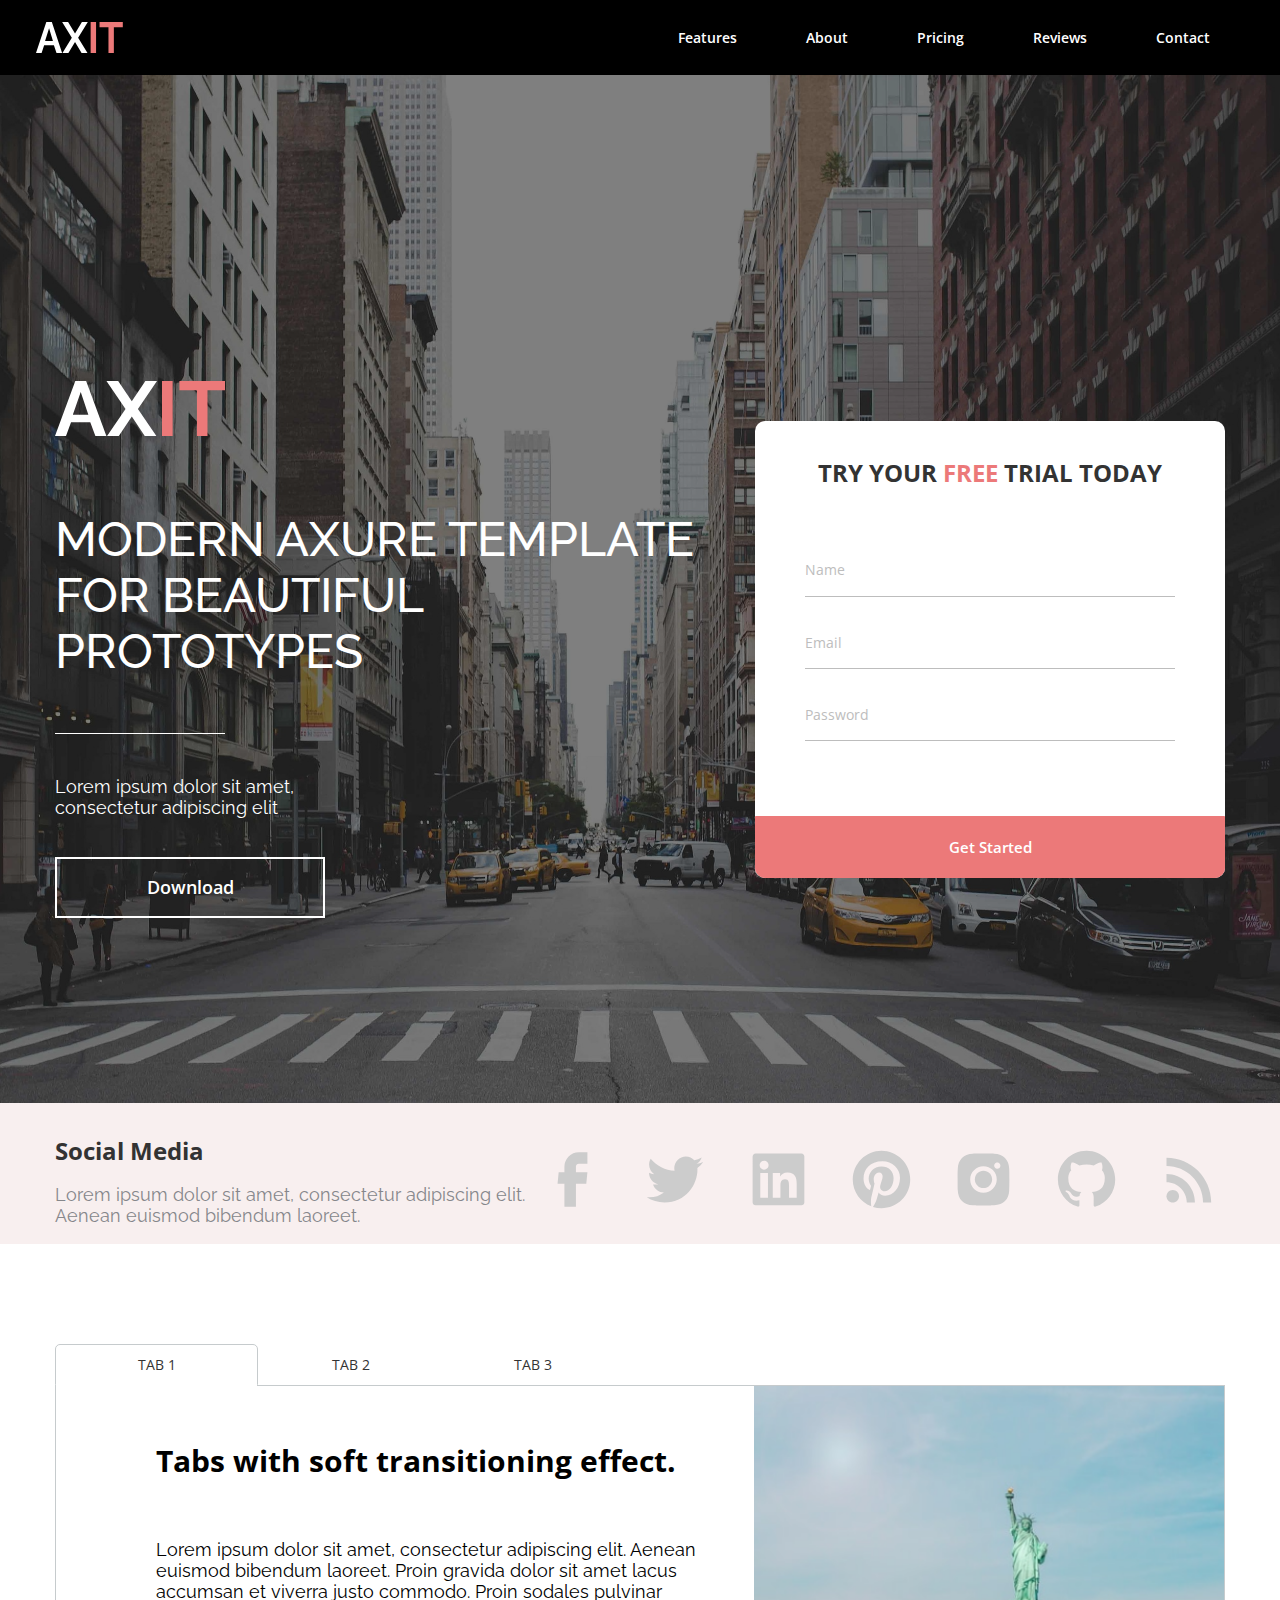
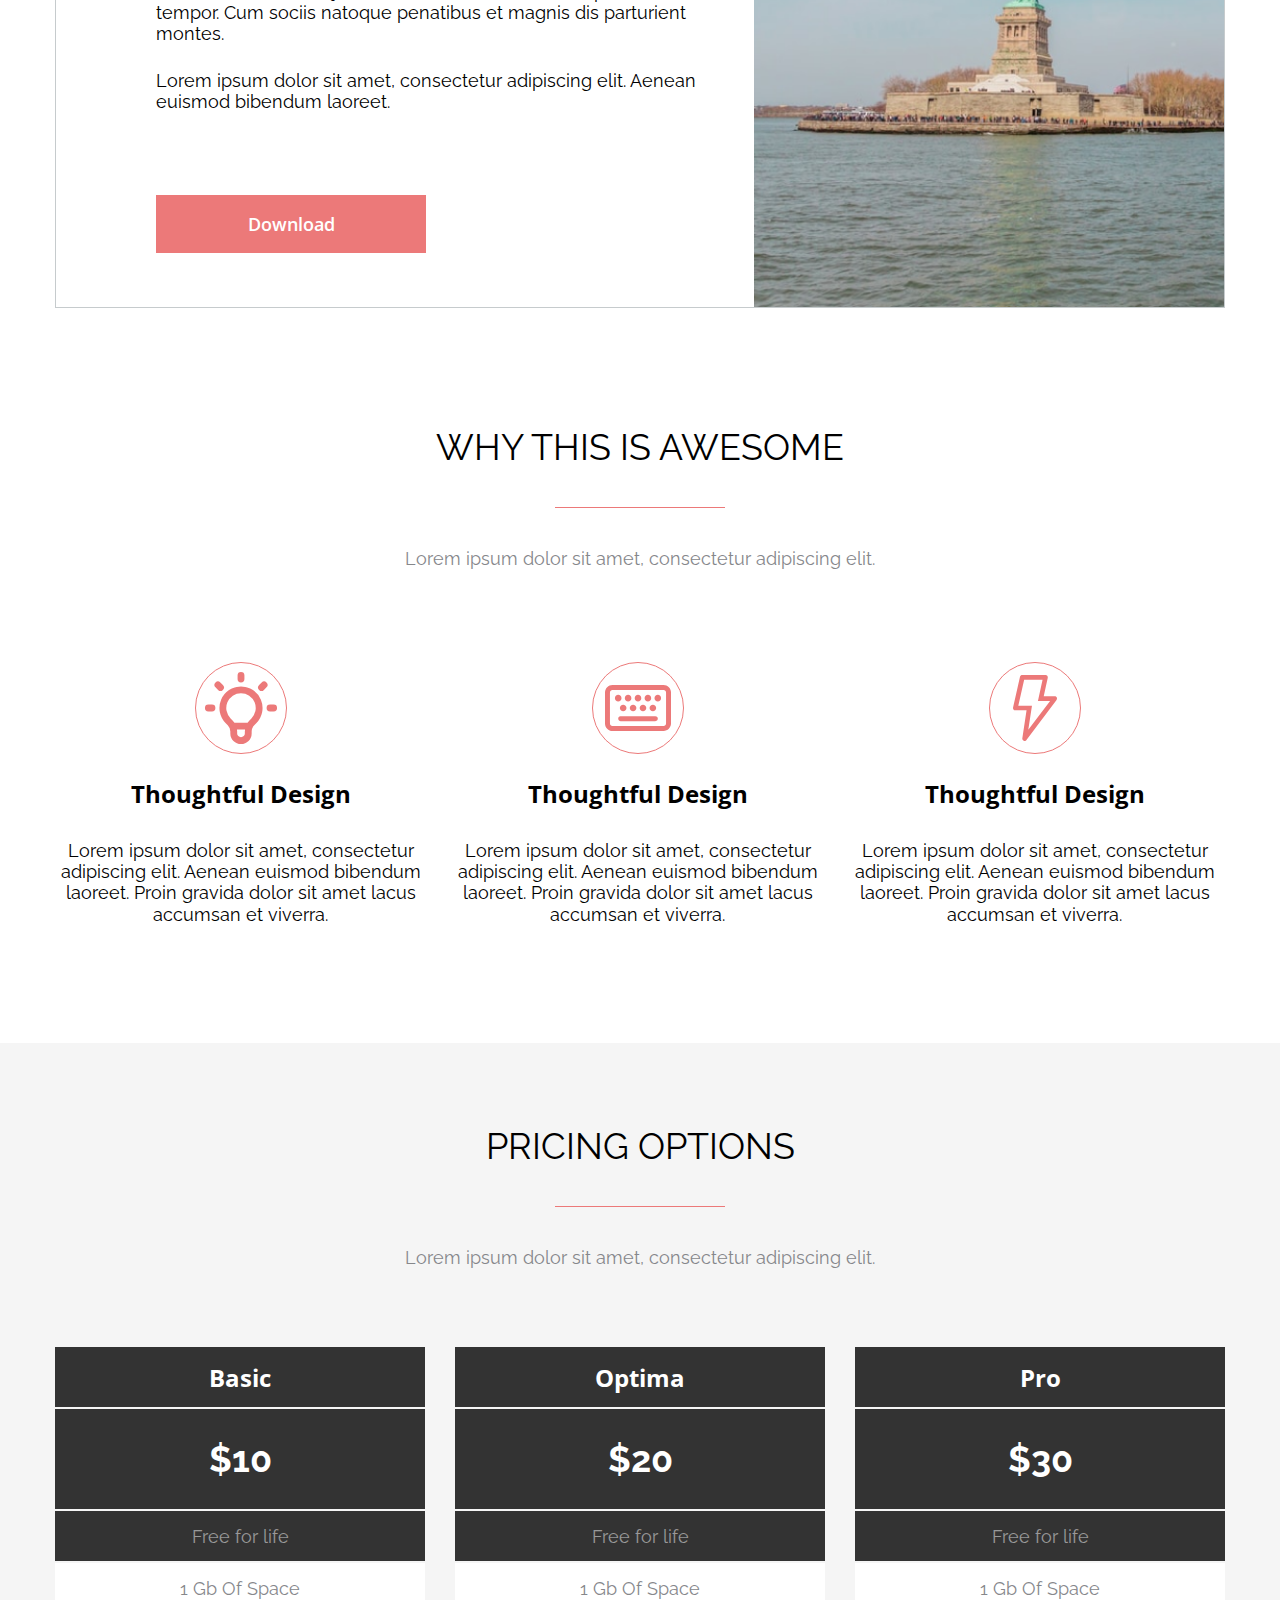
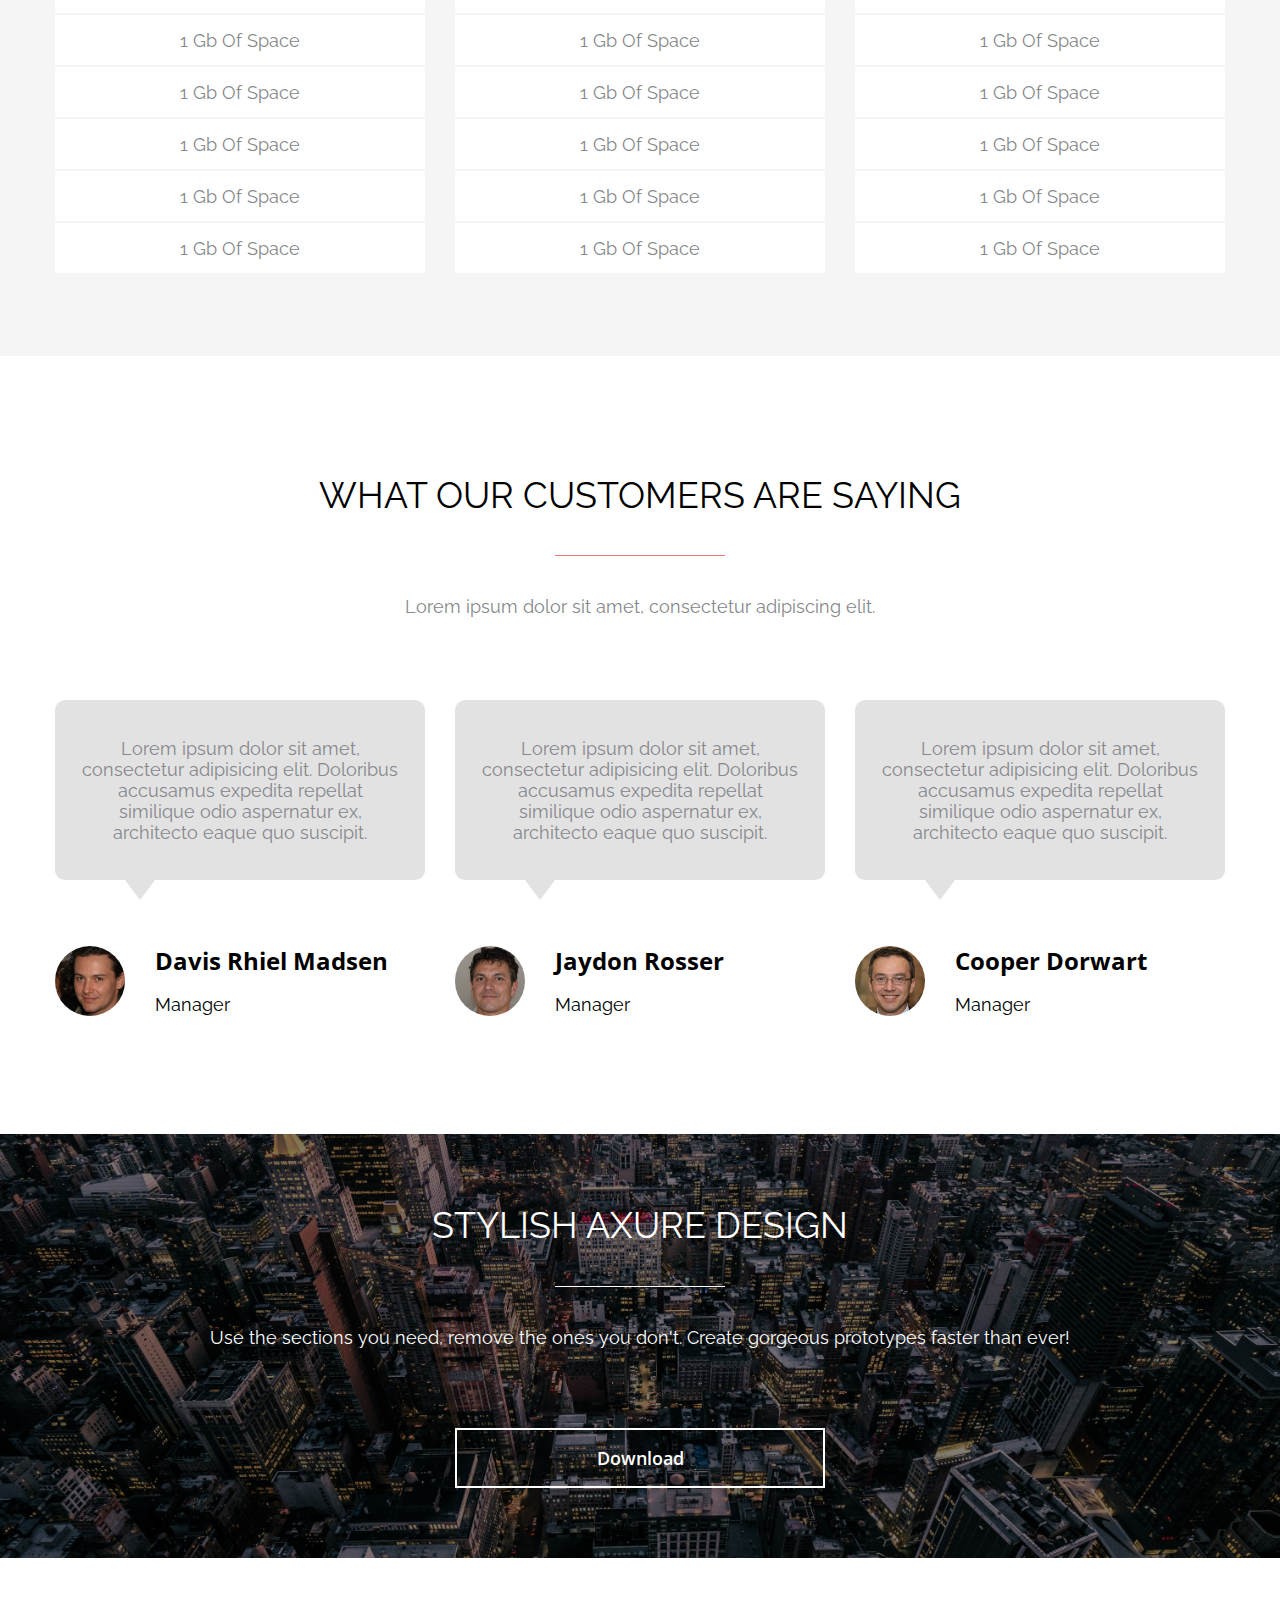
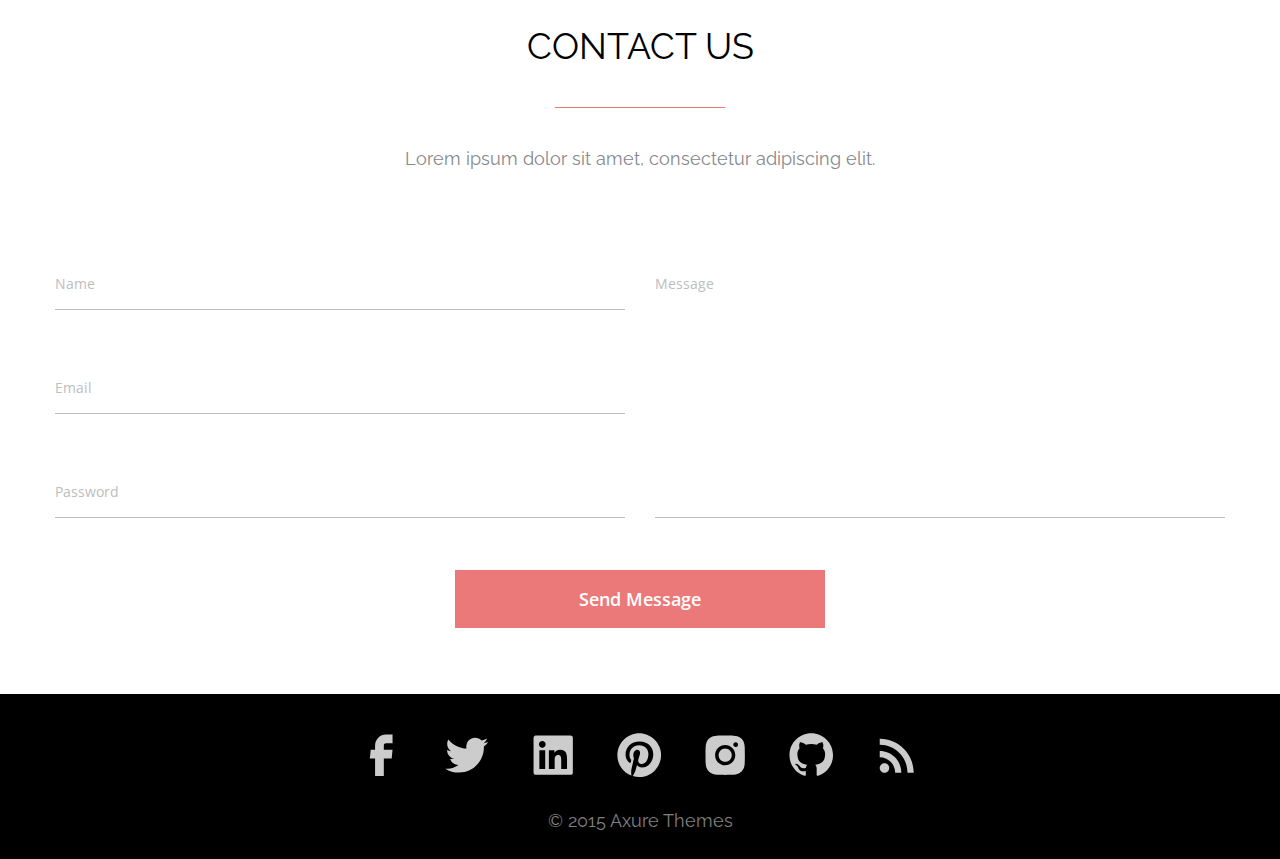
==== commit 34cb18dc: "Merge pull request #87 from Natalina-Yarosh/khramtsov-hw9" ====
--- a/index.html
+++ b/index.html
@@ -3,294 +3,333 @@
 <head>
     <meta charset="UTF-8">
     <meta name="viewport" content="width=device-width, initial-scale=1.0">
-    <link rel="stylesheet" href="style.css">
     <link rel="preconnect" href="https://fonts.googleapis.com">
     <link rel="preconnect" href="https://fonts.gstatic.com" crossorigin>
-    <link href="https://fonts.googleapis.com/css2?family=Open+Sans&display=swap" rel="stylesheet">
-    <link rel="preconnect" href="https://fonts.googleapis.com">
-    <link rel="preconnect" href="https://fonts.gstatic.com" crossorigin>
-    <link href="https://fonts.googleapis.com/css2?family=Open+Sans:wght@700&display=swap" rel="stylesheet">
-    <title>Design</title>
+    <link href="https://fonts.googleapis.com/css2?family=Open+Sans:wght@400;600;700&family=Raleway&display=swap" rel="stylesheet">
+    <link rel="stylesheet" href="./assets/style.css">
+    <title>Axit</title>
 </head>
 <body>
     <header class="header">
-        <div class="container header__container">
-               <a href="#" class="header__logo"><svg xmlns="http://www.w3.org/2000/svg" width="87" height="31" viewBox="0 0 87 31" fill="none">
-                <path d="M10.3163 0H15.8289L26.1059 31H20.5146L17.9158 23.2718H8.1507L5.5913 31H0L10.3163 0ZM16.9314 19.0366L13.0726 6.24366L9.05633 19.0366H16.9314Z" fill="white"/>
-                <path d="M32.086 0L39.016 11.4394L45.9067 0H51.813L42.1267 15.7183L51.498 31H45.5917L39.016 19.9972L32.401 31H26.4553L35.8266 15.7183L26.1403 0H32.086Z" fill="white"/>
-                <path d="M54.6277 31V0H60.0615V31H54.6277Z" fill="#EC7979"/>
-                <path d="M86.8026 5.2831H77.8644V31H72.47V5.2831H63.5318V0H86.8026V5.2831Z" fill="#EC7979"/>
-                </svg></a>
-                <nav class="header__menu">
-                    <ul class="header__list">
-                        <li class="header__element">
-                            <a href="#" class="header__link">Features</a>
-                        </li>
-                        <li class="header__element">
-                            <a href="#" class="header__link">About</a>
-                        </li>
-                        <li class="header__element">
-                            <a href="#" class="header__link">Pricing</a>
-                        </li>
-                        <li class="header__element">
-                            <a href="#" class="header__link">Reviews</a>
-                        </li>
-                        <li class="header__element">
-                            <a href="#" class="header__link">Contact</a>
-                        </li>
-                    </ul>
-                </nav>
+        <div class="header__container">
+            <a class="header__logo" href="#">
+                <svg xmlns="http://www.w3.org/2000/svg" width="87" height="31" viewBox="0 0 87 31" fill="none">
+                    <path d="M10.3163 0H15.8289L26.1059 31H20.5146L17.9158 23.2718H8.1507L5.5913 31H0L10.3163 0ZM16.9314 19.0366L13.0726 6.24366L9.05633 19.0366H16.9314Z" fill="white"/>
+                    <path d="M32.086 0L39.016 11.4394L45.9067 0H51.813L42.1267 15.7183L51.498 31H45.5917L39.016 19.9972L32.401 31H26.4553L35.8266 15.7183L26.1403 0H32.086Z" fill="white"/>
+                    <path d="M54.6277 31V0H60.0615V31H54.6277Z" fill="#EC7979"/>
+                    <path d="M86.8026 5.2831H77.8644V31H72.47V5.2831H63.5318V0H86.8026V5.2831Z" fill="#EC7979"/>
+                </svg>
+            </a>
+            <div class="header__toggle-menu">
+                <svg xmlns="http://www.w3.org/2000/svg" width="24" height="18" viewBox="0 0 24 18" fill="none">
+                    <path d="M0 0H24V3H0V0ZM0 7.5H24V10.5H0V7.5ZM0 15H24V18H0V15Z" fill="white"/>
+                </svg>
+            </div>
+            <nav class="header__nav">
+                <ul class="header__list">
+                    <li class="header__list-item">
+                        <a class="header__link" href="#features">Features</a>
+                    </li>
+                    <li class="header__list-item">
+                        <a class="header__link" href="#about">About</a>
+                    </li>
+                    <li class="header__list-item">
+                        <a class="header__link" href="#pricing">Pricing</a>
+                    </li>
+                    <li class="header__list-item">
+                        <a class="header__link" href="#reviews">Reviews</a>
+                    </li>
+                    <li class="header__list-item">
+                        <a class="header__link" href="#contact">Contact</a>
+                    </li>
+                </ul>
+            </nav>
         </div>
     </header>
-    <section class="banner">
-        <div class="container banner__container">
-                <div class="box__logo"><svg xmlns="http://www.w3.org/2000/svg" width="170" height="55" viewBox="0 0 170 55" fill="none">
-                    <path d="M20.3089 0H31.161L51.3924 55H40.3853L35.2693 41.2887H16.0456L11.0071 55H0L20.3089 0ZM33.3314 33.7747L25.735 11.0775L17.8284 33.7747H33.3314Z" fill="white"/>
-                    <path d="M63.165 0L76.8076 20.2958L90.3728 0H102L82.9313 27.8873L101.38 55H89.7526L76.8076 35.4789L63.7851 55H52.0804L70.5289 27.8873L51.4602 0H63.165Z" fill="white"/>
-                    <path d="M107 55V0H117.64V55H107Z" fill="#EC7979"/>
-                    <path d="M170 9.37324H152.499V55H141.936V9.37324H124.435V0H170V9.37324Z" fill="#EC7979"/>
-                    </svg>
-                </div>
-                <h1 class="box__title">MODERN AXURE TEMPLATE FOR BEAUTIFUL PROTOTYPES</h1>
-                <p class="box__text">Lorem ipsum dolor sit amet, consectetur adipiscing elit</p>
-                <a href="#" class="box__button">Download</a>
+    <main class="main">
+        <section class="banner">
+            <div class="banner__container main-container">
+                <div class="banner__info">
+                    <div class="banner__logo-wrapper">
+                        <svg xmlns="http://www.w3.org/2000/svg" width="170" height="55" viewBox="0 0 170 55" fill="none">
+                            <path d="M20.3089 0H31.161L51.3924 55H40.3853L35.2693 41.2887H16.0456L11.0071 55H0L20.3089 0ZM33.3314 33.7747L25.735 11.0775L17.8284 33.7747H33.3314Z" fill="white"/>
+                            <path d="M63.165 0L76.8076 20.2958L90.3728 0H102L82.9313 27.8873L101.38 55H89.7526L76.8076 35.4789L63.7851 55H52.0804L70.5289 27.8873L51.4602 0H63.165Z" fill="white"/>
+                            <path d="M107 55V0H117.64V55H107Z" fill="#EC7979"/>
+                            <path d="M170 9.37324H152.499V55H141.936V9.37324H124.435V0H170V9.37324Z" fill="#EC7979"/>
+                        </svg>
+                    </div>
+                    <h1 class="banner__title">MODERN AXURE TEMPLATE FOR BEAUTIFUL PROTOTYPES</h1>
+                    <p class="banner__description">Lorem ipsum dolor sit amet, consectetur adipiscing elit</p>
+                    <button class="banner__button  button-first">Download</button>
+                </div>
+                <form class="banner__form-wrapper">
+                    <div class="banner__form">
+                        <h3 class="form__title">Try Your <span class="form__coloring">FREE</span> Trial Today</h3>
+                        <input type="text" class="form__input" placeholder="Name">
+                        <input type="email" class="form__input" placeholder="Email">
+                        <input type="password" class="form__input" placeholder="Password">
+                    </div>
+                    <button class="form__button" type="submit">Get Started</button>
+                </form>
+            </div>
+        </section>
+        <section class="social">
+            <div class="main-container social__container">
+                <div class="social__text">
+                    <h2 class="social__title">Social Media</h2>
+                    <p class="social__description">Lorem ipsum dolor sit amet, consectetur adipiscing elit. Aenean euismod bibendum laoreet.</p>
+                </div>
+                <div class="social__icons icons">
+                    <a href="#" class="social__icon">
+                        <svg xmlns="http://www.w3.org/2000/svg" viewBox="0 0 54 54" fill="none">
+                            <path d="M20.3885 47.6584H29.2552V29.9029H37.2441L38.1219 21.0806H29.2552V16.6251C29.2552 16.0372 29.4887 15.4734 29.9044 15.0577C30.3201 14.642 30.884 14.4084 31.4719 14.4084H38.1219V5.54175H31.4719C28.5324 5.54175 25.7133 6.70945 23.6348 8.78798C21.5562 10.8665 20.3885 13.6856 20.3885 16.6251V21.0806H15.9552L15.0774 29.9029H20.3885V47.6584Z" fill="#CCCCCC"/>
+                        </svg>
+                    </a>
+                    <a href="#" class="social__icon">
+                        <svg xmlns="http://www.w3.org/2000/svg" viewBox="0 0 54 54" fill="none">
+                            <path d="M43.5198 17.7268C43.5486 18.1148 43.5486 18.5005 43.5486 18.8862C43.5486 30.6899 34.5645 44.2914 18.1456 44.2914C13.0872 44.2914 8.38785 42.8262 4.43332 40.2814C5.15152 40.3634 5.84312 40.3923 6.59014 40.3923C10.6089 40.402 14.5139 39.0581 17.6757 36.5774C15.8124 36.5436 14.0062 35.9289 12.5092 34.819C11.0122 33.709 9.89914 32.1593 9.3255 30.3862C9.87745 30.4682 10.4316 30.5237 11.0124 30.5237C11.8126 30.5237 12.6173 30.4128 13.3643 30.22C11.3421 29.8117 9.52384 28.7156 8.21854 27.1182C6.91325 25.5207 6.20154 23.5204 6.20444 21.4575V21.3467C7.39479 22.0094 8.77577 22.424 10.2388 22.4794C9.01315 21.6649 8.00818 20.5598 7.31352 19.2625C6.61886 17.9653 6.25611 16.5162 6.25764 15.0447C6.25764 13.3866 6.69875 11.866 7.47237 10.5404C9.71594 13.3002 12.5142 15.558 15.6859 17.1675C18.8575 18.777 22.3319 19.7024 25.884 19.8837C25.7466 19.2187 25.6623 18.5293 25.6623 17.8377C25.6618 16.665 25.8923 15.5036 26.3408 14.4201C26.7893 13.3366 27.447 12.352 28.2762 11.5228C29.1054 10.6936 30.09 10.0359 31.1735 9.58741C32.257 9.13891 33.4184 8.90835 34.5911 8.90894C37.1624 8.90894 39.4832 9.98624 41.1147 11.7285C43.1136 11.342 45.0306 10.6123 46.7805 9.57172C46.1142 11.635 44.7185 13.3846 42.8548 14.4927C44.6277 14.2905 46.3603 13.8243 47.9953 13.1095C46.7742 14.8897 45.261 16.4508 43.5198 17.7268Z" fill="#CCCCCC"/>
+                        </svg>
+                    </a>
+                    <a href="#" class="social__icon">
+                        <svg xmlns="http://www.w3.org/2000/svg" viewBox="0 0 54 54" fill="none">
+                            <path d="M44.3333 6.6499H8.86667C8.27877 6.6499 7.71495 6.88344 7.29925 7.29915C6.88354 7.71485 6.65 8.27867 6.65 8.86657V44.3332C6.65 44.9211 6.88354 45.4849 7.29925 45.9007C7.71495 46.3164 8.27877 46.5499 8.86667 46.5499H44.3333C44.9212 46.5499 45.485 46.3164 45.9008 45.9007C46.3165 45.4849 46.55 44.9211 46.55 44.3332V8.86657C46.55 8.27867 46.3165 7.71485 45.9008 7.29915C45.485 6.88344 44.9212 6.6499 44.3333 6.6499ZM18.4848 40.6469H12.5619V21.6058H18.4848V40.6469ZM15.5233 19.0056C14.6133 19.0056 13.7405 18.6441 13.097 18.0006C12.4534 17.3571 12.0919 16.4843 12.0919 15.5742C12.0919 14.6641 12.4534 13.7913 13.097 13.1478C13.7405 12.5043 14.6133 12.1428 15.5233 12.1428C16.4334 12.1428 17.3062 12.5043 17.9497 13.1478C18.5932 13.7913 18.9547 14.6641 18.9547 15.5742C18.9547 16.4843 18.5932 17.3571 17.9497 18.0006C17.3062 18.6441 16.4334 19.0056 15.5233 19.0056ZM40.6492 40.6469H34.7329V31.3879C34.7329 29.1801 34.693 26.3406 31.6562 26.3406C28.5751 26.3406 28.1073 28.7479 28.1073 31.2327V40.6491H22.1955V21.608H27.8701V24.2103H27.9522C28.7391 22.7141 30.672 21.1358 33.547 21.1358C39.5409 21.1358 40.647 25.0771 40.647 30.2064V40.6469H40.6492Z" fill="#CCCCCC"/>
+                        </svg>
+                    </a>
+                    <a href="#" class="social__icon">
+                        <svg xmlns="http://www.w3.org/2000/svg" viewBox="0 0 54 54" fill="none">
+                            <path d="M20.0387 47.747C22.1667 48.3899 24.3168 48.7667 26.6 48.7667C32.479 48.7667 38.1171 46.4313 42.2742 42.2742C46.4312 38.1172 48.7667 32.479 48.7667 26.6C48.7667 23.689 48.1933 20.8066 47.0793 18.1172C45.9653 15.4278 44.3325 12.9842 42.2742 10.9258C40.2158 8.86745 37.7722 7.23467 35.0828 6.12069C32.3934 5.00671 29.511 4.43335 26.6 4.43335C23.689 4.43335 20.8066 5.00671 18.1172 6.12069C15.4278 7.23467 12.9841 8.86745 10.9258 10.9258C6.76873 15.0829 4.43332 20.7211 4.43332 26.6C4.43332 36.0208 10.3518 44.1117 18.7086 47.3037C18.5091 45.5747 18.3096 42.7152 18.7086 40.7423L21.2578 29.792C21.2578 29.792 20.615 28.5063 20.615 26.467C20.615 23.408 22.5213 21.1248 24.6937 21.1248C26.6 21.1248 27.4867 22.5214 27.4867 24.3169C27.4867 26.2232 26.2232 28.9497 25.5803 31.5653C25.2035 33.7377 26.733 35.644 28.9497 35.644C32.8953 35.644 35.9543 31.4324 35.9543 25.4917C35.9543 20.1717 32.1417 16.5364 26.6665 16.5364C20.4155 16.5364 16.7358 21.1914 16.7358 26.0902C16.7358 27.9965 17.3565 29.925 18.3762 31.1885C18.5757 31.3215 18.5757 31.4988 18.5092 31.8313L17.8663 34.2475C17.8663 34.6243 17.6225 34.7574 17.2457 34.4914C14.4083 33.25 12.768 29.2157 12.768 25.9572C12.768 18.9525 17.7333 12.5907 27.3093 12.5907C34.9347 12.5907 40.8753 18.0659 40.8753 25.3365C40.8753 32.9619 36.1538 39.0798 29.393 39.0798C27.2428 39.0798 25.137 37.9272 24.3833 36.575L22.8982 41.8285C22.3883 43.7349 20.9918 46.284 20.0387 47.8135V47.747Z" fill="#CCCCCC"/>
+                        </svg>
+                    </a>
+                    <a href="#" class="social__icon">
+                        <svg xmlns="http://www.w3.org/2000/svg" viewBox="0 0 54 54" fill="none">
+                            <path d="M46.4326 18.4094C46.4103 16.7306 46.096 15.0684 45.5038 13.4973C44.9904 12.1721 44.2061 10.9685 43.2011 9.96357C42.1961 8.9586 40.9926 8.17432 39.6674 7.66083C38.1164 7.07864 36.478 6.76383 34.8217 6.72983C32.6893 6.63451 32.0132 6.60791 26.6001 6.60791C21.187 6.60791 20.4932 6.60791 18.3763 6.72983C16.7208 6.76408 15.0831 7.07888 13.5329 7.66083C12.2074 8.17396 11.0037 8.95812 9.99868 9.96313C8.99367 10.9681 8.20951 12.1719 7.69638 13.4973C7.11302 15.0471 6.7989 16.6851 6.7676 18.3407C6.67228 20.4754 6.64346 21.1515 6.64346 26.5646C6.64346 31.9777 6.64346 32.6693 6.7676 34.7884C6.80085 36.4465 7.1134 38.0824 7.69638 39.6362C8.21038 40.9613 8.99512 42.1645 10.0005 43.1691C11.0058 44.1737 12.2097 44.9575 13.5351 45.4705C15.0811 46.0761 16.719 46.4134 18.3785 46.468C20.5131 46.5633 21.1892 46.5921 26.6023 46.5921C32.0154 46.5921 32.7092 46.5921 34.8262 46.468C36.4824 46.4354 38.1209 46.1213 39.6718 45.5392C40.9967 45.0251 42.1999 44.2407 43.2048 43.2358C44.2097 42.2309 44.9942 41.0276 45.5083 39.7027C46.0913 38.1511 46.4038 36.5152 46.4371 34.8549C46.5324 32.7225 46.5612 32.0464 46.5612 26.6311C46.5568 21.218 46.5568 20.5308 46.4326 18.4094ZM26.5868 36.8011C20.9254 36.8011 16.3392 32.2148 16.3392 26.5535C16.3392 20.8921 20.9254 16.3058 26.5868 16.3058C29.3047 16.3058 31.9112 17.3855 33.833 19.3073C35.7548 21.2291 36.8345 23.8356 36.8345 26.5535C36.8345 29.2713 35.7548 31.8779 33.833 33.7997C31.9112 35.7215 29.3047 36.8011 26.5868 36.8011ZM37.2423 18.3163C36.9284 18.3166 36.6176 18.255 36.3275 18.135C36.0375 18.0151 35.774 17.8391 35.552 17.6171C35.3301 17.3952 35.154 17.1316 35.0341 16.8416C34.9141 16.5515 34.8525 16.2407 34.8528 15.9268C34.8528 15.6131 34.9145 15.3025 35.0346 15.0128C35.1546 14.723 35.3305 14.4597 35.5523 14.2379C35.7741 14.0161 36.0374 13.8402 36.3272 13.7201C36.617 13.6001 36.9276 13.5383 37.2412 13.5383C37.5549 13.5383 37.8655 13.6001 38.1552 13.7201C38.445 13.8402 38.7083 14.0161 38.9301 14.2379C39.1519 14.4597 39.3278 14.723 39.4479 15.0128C39.5679 15.3025 39.6297 15.6131 39.6297 15.9268C39.6297 17.2479 38.5612 18.3163 37.2423 18.3163Z" fill="#CCCCCC"/>
+                            <path d="M26.587 33.21C30.2634 33.21 33.2437 30.2297 33.2437 26.5534C33.2437 22.877 30.2634 19.8967 26.587 19.8967C22.9106 19.8967 19.9304 22.877 19.9304 26.5534C19.9304 30.2297 22.9106 33.21 26.587 33.21Z" fill="#CCCCCC"/>
+                        </svg>
+                    </a>
+                    <a href="#" class="social__icon">
+                        <svg xmlns="http://www.w3.org/2000/svg" viewBox="0 0 54 54" fill="none">
+                            <path fill-rule="evenodd" clip-rule="evenodd" d="M26.6573 4.43335C14.4457 4.43335 4.54825 14.3308 4.54825 26.5424C4.54825 36.309 10.8813 44.5971 19.6681 47.5231C20.7743 47.7226 21.1733 47.0421 21.1733 46.4569C21.1733 45.9316 21.1555 44.5395 21.1489 42.6974C14.9976 44.0319 13.6986 39.7315 13.6986 39.7315C12.6967 37.1779 11.2448 36.4974 11.2448 36.4974C9.23872 35.1253 11.3977 35.1563 11.3977 35.1563C13.6188 35.3115 14.7826 37.4351 14.7826 37.4351C16.7554 40.8133 19.9607 39.8379 21.2154 39.2727C21.4171 37.8429 21.9934 36.8676 22.623 36.3157C17.7153 35.7593 12.5548 33.8618 12.5548 25.3875C12.5548 22.978 13.4171 21.0007 14.8247 19.4579C14.6008 18.8971 13.8361 16.6472 15.0442 13.6059C15.0442 13.6059 16.8995 13.0096 21.1223 15.8691C22.9257 15.3785 24.7861 15.1281 26.6551 15.1243C28.5241 15.1274 30.3845 15.3778 32.1879 15.8691C36.4128 13.0074 38.266 13.6059 38.266 13.6059C39.4741 16.6472 38.716 18.8971 38.4854 19.4579C39.9041 21.0007 40.7553 22.9758 40.7553 25.3875C40.7553 33.884 35.5905 35.7504 30.665 36.2979C31.4519 36.9807 32.1613 38.3284 32.1613 40.3899C32.1613 43.3469 32.1347 45.7321 32.1347 46.4569C32.1347 47.0488 32.5292 47.7359 33.6575 47.5187C42.44 44.5883 48.7663 36.3068 48.7663 26.5424C48.7663 14.3308 38.8689 4.43335 26.6573 4.43335Z" fill="#CCCCCC"/>
+                        </svg>
+                    </a>
+                    <a href="#" class="social__icon">
+                        <svg xmlns="http://www.w3.org/2000/svg" viewBox="0 0 54 54" fill="none">
+                            <path d="M13.699 44.3334C16.3678 44.3334 18.5313 42.1699 18.5313 39.501C18.5313 36.8322 16.3678 34.6687 13.699 34.6687C11.0302 34.6687 8.86665 36.8322 8.86665 39.501C8.86665 42.1699 11.0302 44.3334 13.699 44.3334Z" fill="#CCCCCC"/>
+                            <path d="M8.86665 9.84204V16.1152C24.4498 16.1152 37.0848 28.7502 37.0848 44.3334H43.358C43.358 25.2922 27.9078 9.84204 8.86665 9.84204ZM8.86665 22.3884V28.6615C17.5117 28.6615 24.5385 35.6884 24.5385 44.3334H30.8117C30.8117 32.2082 20.9918 22.3884 8.86665 22.3884Z" fill="#CCCCCC"/>
+                        </svg>
+                    </a>
+                </div>
+            </div>
+        </section>
+        <div class="info" id="about">
+            <div class="main-container">
+                <div class="info__tabs">
+                    <a href="#" class="info__tab info__tab-active">TAB 1</a>
+                    <a href="#" class="info__tab">TAB 2</a>
+                    <a href="#" class="info__tab">TAB 3</a>
+                </div>
+                <div class="info__container">
+                    <div class="info__page">
+                        <h2 class="info__title">Tabs with soft transitioning effect.</h2>
+                        <p class="info__text">Lorem ipsum dolor sit amet, consectetur adipiscing elit. Aenean euismod bibendum laoreet. Proin gravida dolor sit amet lacus accumsan et viverra justo commodo. Proin sodales pulvinar tempor. Cum sociis natoque  penatibus et magnis dis parturient montes.</p>
+                        <p class="info__text">Lorem ipsum dolor sit amet, consectetur adipiscing elit. Aenean euismod  bibendum laoreet.</p>
+                        <button class="info__button button-third">Download</button>
+                    </div>
+                    <div class="info__image-wrapper"><img class="info__image" src="assets/images/liberty.png" alt="liberty"></div>          
+                </div>
+            </div>
         </div>
-    </section>
-    <div class="tabs">
-        <div class="container">
-            <div class="tabs__buttons">
-                <button class="tabs__button tabs__button_active">TAB 1</button>
-                <button class="tabs__button">TAB 2</button>
-                <button class="tabs__button">TAB 3</button>
-            </div>
-            <div class="tab">
-                    <div class="tab__content">
-                    <h2 class="tab__title">Tabs with soft transitioning effect.</h2>
-                    <p class="tab__text">Lorem ipsum dolor sit amet, consectetur adipiscing elit. Aenean euismod bibendum laoreet. Proin gravida dolor sit amet lacus accumsan et viverra justo commodo. Proin sodales pulvinar tempor. Cum sociis natoque  penatibus et magnis dis parturient montes.</p>
-                    <p class="tab__text">Lorem ipsum dolor sit amet, consectetur adipiscing elit. Aenean euismod  bibendum laoreet.</p>
-                    <button class="tab__button">Download</button>
-                </div>
-                <div class="tab__wrapper-image"><img class="tab__image" src="Rectangle 111.png" alt="img">
-                </div>
-            </div>
+        <section class="awesome" id="features">
+            <div class="main-container">
+                <div class="head">
+                    <h2 class="head__title">WHY THIS IS AWESOME</h2>
+                    <p class="head__text">Lorem ipsum dolor sit amet, consectetur adipiscing elit.</p>
+                </div>
+                <div class="awesome__list">   
+                    <div class="advantage">
+                        <div class="advantage__wrapper-icon">
+                            <svg width="74" height="74" viewBox="0 0 74 74" fill="none" xmlns="http://www.w3.org/2000/svg">
+                                <path d="M28.523 55.1362H45.4731H28.523ZM36.9999 4.35486V7.9821V4.35486ZM60.0837 13.9163L57.5192 16.4807L60.0837 13.9163ZM69.6451 37H66.0178H69.6451ZM7.98198 37H4.35474H7.98198ZM16.4806 16.4807L13.9161 13.9163L16.4806 16.4807ZM24.174 49.8259C21.6381 47.2894 19.9112 44.0578 19.2118 40.5398C18.5124 37.0219 18.8719 33.3756 20.2447 30.0619C21.6175 26.7482 23.9421 23.916 26.9245 21.9234C29.9068 19.9307 33.4131 18.8672 36.9999 18.8672C40.5867 18.8672 44.093 19.9307 47.0753 21.9234C50.0577 23.916 52.3823 26.7482 53.7551 30.0619C55.1279 33.3756 55.4874 37.0219 54.788 40.5398C54.0886 44.0578 52.3617 47.2894 49.8258 49.8259L47.8381 51.81C46.7017 52.9466 45.8003 54.2959 45.1854 55.7809C44.5705 57.2659 44.2542 58.8574 44.2544 60.4646V62.3907C44.2544 64.3147 43.4901 66.1599 42.1296 67.5204C40.7691 68.8809 38.9239 69.6452 36.9999 69.6452C35.0759 69.6452 33.2307 68.8809 31.8702 67.5204C30.5097 66.1599 29.7454 64.3147 29.7454 62.3907V60.4646C29.7454 57.2183 28.4541 54.1025 26.1617 51.81L24.174 49.8259Z" stroke="#EC7979" stroke-width="6.83333" stroke-linecap="round" stroke-linejoin="round"/>
+                            </svg>
+                        </div>
+                        <h3 class="advantage__title">Thoughtful Design</h3>
+                        <p class="advantage__text">Lorem ipsum dolor sit amet, consectetur adipiscing  elit. Aenean euismod bibendum laoreet. Proin gravida  dolor sit amet lacus accumsan et viverra.</p>
+                    </div>
+                    <div class="advantage">
+                        <div class="advantage__wrapper-icon">
+                            <svg width="66" height="46" viewBox="0 0 66 46" fill="none" xmlns="http://www.w3.org/2000/svg">
+                            <path d="M58.5731 0C60.5429 0 62.4319 0.778611 63.8247 2.16455C65.2175 3.55048 66 5.43021 66 7.39022V38.6098C66 40.5698 65.2175 42.4495 63.8247 43.8355C62.4319 45.2214 60.5429 46 58.5731 46H7.42686C6.45155 46 5.48579 45.8088 4.58472 45.4375C3.68365 45.0661 2.86492 44.5217 2.17528 43.8355C1.48563 43.1492 0.93857 42.3345 0.565336 41.4379C0.192101 40.5413 0 39.5803 0 38.6098V7.39022C0 5.43021 0.78247 3.55048 2.17528 2.16455C3.56808 0.778611 5.45713 0 7.42686 0H58.5731ZM58.5731 4.92681H7.42686C6.77028 4.92681 6.1406 5.18635 5.67633 5.64833C5.21206 6.1103 4.95124 6.73688 4.95124 7.39022V38.6098C4.95124 39.9696 6.06032 41.0732 7.42686 41.0732H58.5731C59.2297 41.0732 59.8594 40.8137 60.3237 40.3517C60.7879 39.8897 61.0488 39.2631 61.0488 38.6098V7.39022C61.0488 6.73688 60.7879 6.1103 60.3237 5.64833C59.8594 5.18635 59.2297 4.92681 58.5731 4.92681ZM15.6789 31.2031H50.3376C50.9648 31.2033 51.5686 31.4404 52.0269 31.8665C52.4852 32.2926 52.7639 32.876 52.8067 33.4986C52.8494 34.1213 52.6531 34.737 52.2572 35.2211C51.8614 35.7053 51.2956 36.0219 50.6743 36.107L50.3376 36.13H15.6789C15.0517 36.1298 14.4479 35.8927 13.9896 35.4666C13.5313 35.0405 13.2526 34.4571 13.2098 33.8345C13.1671 33.2118 13.3634 32.5961 13.7593 32.112C14.1551 31.6278 14.7209 31.3112 15.3422 31.2261L15.6789 31.2031H50.3376H15.6789ZM47.862 19.7072C48.7374 19.7072 49.577 20.0533 50.196 20.6693C50.815 21.2852 51.1628 22.1207 51.1628 22.9918C51.1628 23.8629 50.815 24.6983 50.196 25.3143C49.577 25.9303 48.7374 26.2763 47.862 26.2763C46.9865 26.2763 46.147 25.9303 45.5279 25.3143C44.9089 24.6983 44.5611 23.8629 44.5611 22.9918C44.5611 22.1207 44.9089 21.2852 45.5279 20.6693C46.147 20.0533 46.9865 19.7072 47.862 19.7072ZM28.0735 19.7072C28.949 19.7072 29.7885 20.0533 30.4076 20.6693C31.0266 21.2852 31.3743 22.1207 31.3743 22.9918C31.3743 23.8629 31.0266 24.6983 30.4076 25.3143C29.7885 25.9303 28.949 26.2763 28.0735 26.2763C27.1981 26.2763 26.3585 25.9303 25.7395 25.3143C25.1205 24.6983 24.7727 23.8629 24.7727 22.9918C24.7727 22.1207 25.1205 21.2852 25.7395 20.6693C26.3585 20.0533 27.1981 19.7072 28.0735 19.7072ZM18.171 19.7072C19.0465 19.7072 19.8861 20.0533 20.5051 20.6693C21.1241 21.2852 21.4719 22.1207 21.4719 22.9918C21.4719 23.8629 21.1241 24.6983 20.5051 25.3143C19.8861 25.9303 19.0465 26.2763 18.171 26.2763C17.2956 26.2763 16.456 25.9303 15.837 25.3143C15.218 24.6983 14.8702 23.8629 14.8702 22.9918C14.8702 22.1207 15.218 21.2852 15.837 20.6693C16.456 20.0533 17.2956 19.7072 18.171 19.7072ZM37.976 19.7072C38.8514 19.7072 39.691 20.0533 40.31 20.6693C40.9291 21.2852 41.2768 22.1207 41.2768 22.9918C41.2768 23.8629 40.9291 24.6983 40.31 25.3143C39.691 25.9303 38.8514 26.2763 37.976 26.2763C37.1006 26.2763 36.261 25.9303 35.642 25.3143C35.0229 24.6983 34.6752 23.8629 34.6752 22.9918C34.6752 22.1207 35.0229 21.2852 35.642 20.6693C36.261 20.0533 37.1006 19.7072 37.976 19.7072ZM13.2033 9.85362C14.0787 9.85362 14.9183 10.1997 15.5373 10.8156C16.1564 11.4316 16.5041 12.2671 16.5041 13.1382C16.5041 14.0093 16.1564 14.8447 15.5373 15.4607C14.9183 16.0767 14.0787 16.4227 13.2033 16.4227C12.3279 16.4227 11.4883 16.0767 10.8693 15.4607C10.2502 14.8447 9.90248 14.0093 9.90248 13.1382C9.90248 12.2671 10.2502 11.4316 10.8693 10.8156C11.4883 10.1997 12.3279 9.85362 13.2033 9.85362ZM23.0893 9.85362C23.9647 9.85362 24.8043 10.1997 25.4233 10.8156C26.0423 11.4316 26.3901 12.2671 26.3901 13.1382C26.3901 14.0093 26.0423 14.8447 25.4233 15.4607C24.8043 16.0767 23.9647 16.4227 23.0893 16.4227C22.2138 16.4227 21.3743 16.0767 20.7552 15.4607C20.1362 14.8447 19.7884 14.0093 19.7884 13.1382C19.7884 12.2671 20.1362 11.4316 20.7552 10.8156C21.3743 10.1997 22.2138 9.85362 23.0893 9.85362ZM32.9917 9.85362C33.8672 9.85362 34.7068 10.1997 35.3258 10.8156C35.9448 11.4316 36.2926 12.2671 36.2926 13.1382C36.2926 14.0093 35.9448 14.8447 35.3258 15.4607C34.7068 16.0767 33.8672 16.4227 32.9917 16.4227C32.1163 16.4227 31.2767 16.0767 30.6577 15.4607C30.0387 14.8447 29.6909 14.0093 29.6909 13.1382C29.6909 12.2671 30.0387 11.4316 30.6577 10.8156C31.2767 10.1997 32.1163 9.85362 32.9917 9.85362ZM42.8942 9.85362C43.7697 9.85362 44.6092 10.1997 45.2283 10.8156C45.8473 11.4316 46.195 12.2671 46.195 13.1382C46.195 14.0093 45.8473 14.8447 45.2283 15.4607C44.6092 16.0767 43.7697 16.4227 42.8942 16.4227C42.0188 16.4227 41.1792 16.0767 40.5602 15.4607C39.9412 14.8447 39.5934 14.0093 39.5934 13.1382C39.5934 12.2671 39.9412 11.4316 40.5602 10.8156C41.1792 10.1997 42.0188 9.85362 42.8942 9.85362ZM52.7967 9.85362C53.6721 9.85362 54.5117 10.1997 55.1307 10.8156C55.7498 11.4316 56.0975 12.2671 56.0975 13.1382C56.0975 14.0093 55.7498 14.8447 55.1307 15.4607C54.5117 16.0767 53.6721 16.4227 52.7967 16.4227C51.9213 16.4227 51.0817 16.0767 50.4627 15.4607C49.8436 14.8447 49.4959 14.0093 49.4959 13.1382C49.4959 12.2671 49.8436 11.4316 50.4627 10.8156C51.0817 10.1997 51.9213 9.85362 52.7967 9.85362Z" fill="#EC7979"/>
+                            </svg>
+                        </div>
+                        <h3 class="advantage__title">Thoughtful Design</h3>
+                        <p class="advantage__text">Lorem ipsum dolor sit amet, consectetur adipiscing  elit. Aenean euismod bibendum laoreet. Proin gravida  dolor sit amet lacus accumsan et viverra.</p>
+                    </div>
+                    <div class="advantage">
+                        <div class="advantage__wrapper-icon">
+                            <svg width="44" height="66" viewBox="0 0 44 66" fill="none" xmlns="http://www.w3.org/2000/svg">
+                            <path d="M10.7308 65.8114C10.2572 65.6078 9.86369 65.2494 9.61227 64.7927C9.36084 64.336 9.26586 63.8071 9.34231 63.2893L13.5542 35.3575H2.37647C2.0221 35.3672 1.67028 35.2939 1.34815 35.1432C1.02602 34.9925 0.742197 34.7684 0.518571 34.4882C0.294944 34.2081 0.137497 33.8793 0.0583768 33.5274C-0.0207433 33.1754 -0.0194209 32.8096 0.0622413 32.4583L7.00493 1.81582C7.1271 1.28846 7.42391 0.820076 7.84542 0.489504C8.26692 0.158932 8.78737 -0.0136382 9.31916 0.00084246H32.4615C32.8072 -0.000354887 33.1488 0.077363 33.4612 0.228286C33.7735 0.379208 34.0488 0.5995 34.2666 0.872974C34.4875 1.14954 34.6439 1.47353 34.724 1.82057C34.8042 2.16761 34.806 2.52865 34.7294 2.87652L30.7258 21.2149H41.7184C42.1521 21.214 42.5774 21.3373 42.9456 21.5706C43.3139 21.804 43.6104 22.1381 43.8012 22.5348C43.967 22.9156 44.0308 23.3343 43.9861 23.7484C43.9414 24.1624 43.7898 24.557 43.5466 24.892L13.4616 64.9629C13.2583 65.2699 12.9868 65.5238 12.6692 65.7039C12.3515 65.8841 11.9967 65.9856 11.6334 66C11.3237 65.9941 11.0178 65.9302 10.7308 65.8114ZM24.9402 25.9291L29.5687 4.71507H11.1705L5.2924 30.6433H18.9695L15.2899 54.8744L37.0899 25.9291H24.9402Z" fill="#EC7979"/>
+                            </svg>
+                        </div>
+                        <h3 class="advantage__title">Thoughtful Design</h3>
+                        <p class="advantage__text">Lorem ipsum dolor sit amet, consectetur adipiscing  elit. Aenean euismod bibendum laoreet. Proin gravida  dolor sit amet lacus accumsan et viverra.</p>
+                    </div>
+                </div>
+            </div>
+        </section>
+        <section class="pricing" id="pricing">
+            <div class="main-container">
+                <div class="head pricing__head">
+                    <h2 class="head__title">PRICING OPTIONS</h2>
+                    <p class="head__text">Lorem ipsum dolor sit amet, consectetur adipiscing elit.</p>
+                </div>
+                <div class="pricing__block">   
+                    <ul class="pricing__list">
+                        <li class="pricing__title">Basic</li>
+                        <li class="pricing__price">$10</li>
+                        <li class="pricing__period">Free for life</li>
+                        <li class="pricing__space">1 gb of space</li>
+                        <li class="pricing__space">1 gb of space</li>
+                        <li class="pricing__space">1 gb of space</li>
+                        <li class="pricing__space">1 gb of space</li>
+                        <li class="pricing__space">1 gb of space</li>
+                        <li class="pricing__space">1 gb of space</li>
+                    </ul>
+                    <ul class="pricing__list">
+                        <li class="pricing__title">Optima</li>
+                        <li class="pricing__price">$20</li>
+                        <li class="pricing__period">Free for life</li>
+                        <li class="pricing__space">1 gb of space</li>
+                        <li class="pricing__space">1 gb of space</li>
+                        <li class="pricing__space">1 gb of space</li>
+                        <li class="pricing__space">1 gb of space</li>
+                        <li class="pricing__space">1 gb of space</li>
+                        <li class="pricing__space">1 gb of space</li>
+                    </ul>
+                    <ul class="pricing__list">
+                        <li class="pricing__title">Pro</li>
+                        <li class="pricing__price">$30</li>
+                        <li class="pricing__period">Free for life</li>
+                        <li class="pricing__space">1 gb of space</li>
+                        <li class="pricing__space">1 gb of space</li>
+                        <li class="pricing__space">1 gb of space</li>
+                        <li class="pricing__space">1 gb of space</li>
+                        <li class="pricing__space">1 gb of space</li>
+                        <li class="pricing__space">1 gb of space</li>
+                    </ul>
+                </div>
+            </div>
+        </section>
+        <section class="customers" id="reviews">
+            <div class="main-container">
+                <div class="head customers__head">
+                    <h2 class="head__title">what our customers are saying</h2>
+                    <p class="head__text">Lorem ipsum dolor sit amet, consectetur adipiscing elit.</p>
+                </div>
+                <div class="customers__list">   
+                    <div class="customer">
+                        <p class="customer__quote">Lorem ipsum dolor sit amet, consectetur adipisicing elit. Doloribus accusamus expedita repellat similique odio aspernatur ex, architecto eaque quo suscipit.</p>
+                        <div class="customer__info">
+                            <div class="customer__photo-wrapper"><img src="assets/images/Davis Rhiel Madsen.png" alt="Davis Rhiel Madsen photo" class="customer__photo"></div>
+                            <div class="customer__human">
+                                <h3 class="customer__name">Davis Rhiel Madsen</h3>
+                                <p class="customer__position">Manager</p>
+                            </div>
+                        </div>
+                    </div>
+                    <div class="customer">
+                        <p class="customer__quote">Lorem ipsum dolor sit amet, consectetur adipisicing elit. Doloribus accusamus expedita repellat similique odio aspernatur ex, architecto eaque quo suscipit.</p>
+                        <div class="customer__info">
+                            <div class="customer__photo-wrapper"><img src="assets/images/Jaydon Rosser.png" alt="Jaydon Rosser photo" class="customer__photo"></div>
+                            <div class="customer__human">
+                                <h3 class="customer__name">Jaydon Rosser</h3>
+                                <p class="customer__position">Manager</p>
+                            </div>
+                        </div>
+                    </div>
+                    <div class="customer">
+                        <p class="customer__quote">Lorem ipsum dolor sit amet, consectetur adipisicing elit. Doloribus accusamus expedita repellat similique odio aspernatur ex, architecto eaque quo suscipit.</p>
+                        <div class="customer__info">
+                            <div class="customer__photo-wrapper"><img src="assets/images/Cooper Dorwart.png" alt="Cooper Dorwart photo" class="customer__photo"></div>
+                            <div class="customer__human">
+                                <h3 class="customer__name">Cooper Dorwart</h3>
+                                <p class="customer__position">Manager</p>
+                            </div>
+                        </div>
+                    </div>
+                </div>
+            </div>
+        </section>
+        <section class="design">
+            <div class="design__container main-container">
+                <div class="head design__head">
+                    <h2 class="head__title design__title">STYLISH AXURE DESIGN</h2>
+                    <p class="head__text design__text">Use the sections you need, remove the ones you don't.  Create gorgeous prototypes faster than ever!</p>
+                </div>
+                <button class="design__button button-first">Download</button>
+            </div>
+        </section>
+        <section class="contacts" id="contact">
+            <div class="main-container">
+                <div class="head contacts__head">
+                    <h2 class="head__title">contact us</h2>
+                    <p class="head__text">Lorem ipsum dolor sit amet, consectetur adipiscing elit.</p>
+                </div>
+                <form>
+                    <div class="contacts__block">
+                        <div class="contacts__inputs">
+                            <input type="text" class="contacts__input form__input" placeholder="Name">
+                            <input type="email" class="contacts__input form__input" placeholder="Email">
+                            <input type="password" class="contacts__input form__input" placeholder="Password">
+                        </div>
+                        <textarea type="text" class="form__input contacts__input" placeholder="Message"></textarea>
+                    </div>
+                    <button class="contacts__button button-third" type="submit">Send Message</button>
+                </form>
+            </div>
+        </section>
+    </main>
+    <footer class="footer">
+        <div class="footer__container main-container">
+            <div class="icons">
+                <a href="#" class="social__icon">
+                    <svg xmlns="http://www.w3.org/2000/svg" viewBox="0 0 54 54" fill="none">
+                        <path d="M20.3885 47.6584H29.2552V29.9029H37.2441L38.1219 21.0806H29.2552V16.6251C29.2552 16.0372 29.4887 15.4734 29.9044 15.0577C30.3201 14.642 30.884 14.4084 31.4719 14.4084H38.1219V5.54175H31.4719C28.5324 5.54175 25.7133 6.70945 23.6348 8.78798C21.5562 10.8665 20.3885 13.6856 20.3885 16.6251V21.0806H15.9552L15.0774 29.9029H20.3885V47.6584Z" fill="#CCCCCC"/>
+                    </svg>
+                </a>
+                <a href="#" class="social__icon">
+                    <svg xmlns="http://www.w3.org/2000/svg" viewBox="0 0 54 54" fill="none">
+                        <path d="M43.5198 17.7268C43.5486 18.1148 43.5486 18.5005 43.5486 18.8862C43.5486 30.6899 34.5645 44.2914 18.1456 44.2914C13.0872 44.2914 8.38785 42.8262 4.43332 40.2814C5.15152 40.3634 5.84312 40.3923 6.59014 40.3923C10.6089 40.402 14.5139 39.0581 17.6757 36.5774C15.8124 36.5436 14.0062 35.9289 12.5092 34.819C11.0122 33.709 9.89914 32.1593 9.3255 30.3862C9.87745 30.4682 10.4316 30.5237 11.0124 30.5237C11.8126 30.5237 12.6173 30.4128 13.3643 30.22C11.3421 29.8117 9.52384 28.7156 8.21854 27.1182C6.91325 25.5207 6.20154 23.5204 6.20444 21.4575V21.3467C7.39479 22.0094 8.77577 22.424 10.2388 22.4794C9.01315 21.6649 8.00818 20.5598 7.31352 19.2625C6.61886 17.9653 6.25611 16.5162 6.25764 15.0447C6.25764 13.3866 6.69875 11.866 7.47237 10.5404C9.71594 13.3002 12.5142 15.558 15.6859 17.1675C18.8575 18.777 22.3319 19.7024 25.884 19.8837C25.7466 19.2187 25.6623 18.5293 25.6623 17.8377C25.6618 16.665 25.8923 15.5036 26.3408 14.4201C26.7893 13.3366 27.447 12.352 28.2762 11.5228C29.1054 10.6936 30.09 10.0359 31.1735 9.58741C32.257 9.13891 33.4184 8.90835 34.5911 8.90894C37.1624 8.90894 39.4832 9.98624 41.1147 11.7285C43.1136 11.342 45.0306 10.6123 46.7805 9.57172C46.1142 11.635 44.7185 13.3846 42.8548 14.4927C44.6277 14.2905 46.3603 13.8243 47.9953 13.1095C46.7742 14.8897 45.261 16.4508 43.5198 17.7268Z" fill="#CCCCCC"/>
+                    </svg>
+                </a>
+                <a href="#" class="social__icon">
+                    <svg xmlns="http://www.w3.org/2000/svg" viewBox="0 0 54 54" fill="none">
+                        <path d="M44.3333 6.6499H8.86667C8.27877 6.6499 7.71495 6.88344 7.29925 7.29915C6.88354 7.71485 6.65 8.27867 6.65 8.86657V44.3332C6.65 44.9211 6.88354 45.4849 7.29925 45.9007C7.71495 46.3164 8.27877 46.5499 8.86667 46.5499H44.3333C44.9212 46.5499 45.485 46.3164 45.9008 45.9007C46.3165 45.4849 46.55 44.9211 46.55 44.3332V8.86657C46.55 8.27867 46.3165 7.71485 45.9008 7.29915C45.485 6.88344 44.9212 6.6499 44.3333 6.6499ZM18.4848 40.6469H12.5619V21.6058H18.4848V40.6469ZM15.5233 19.0056C14.6133 19.0056 13.7405 18.6441 13.097 18.0006C12.4534 17.3571 12.0919 16.4843 12.0919 15.5742C12.0919 14.6641 12.4534 13.7913 13.097 13.1478C13.7405 12.5043 14.6133 12.1428 15.5233 12.1428C16.4334 12.1428 17.3062 12.5043 17.9497 13.1478C18.5932 13.7913 18.9547 14.6641 18.9547 15.5742C18.9547 16.4843 18.5932 17.3571 17.9497 18.0006C17.3062 18.6441 16.4334 19.0056 15.5233 19.0056ZM40.6492 40.6469H34.7329V31.3879C34.7329 29.1801 34.693 26.3406 31.6562 26.3406C28.5751 26.3406 28.1073 28.7479 28.1073 31.2327V40.6491H22.1955V21.608H27.8701V24.2103H27.9522C28.7391 22.7141 30.672 21.1358 33.547 21.1358C39.5409 21.1358 40.647 25.0771 40.647 30.2064V40.6469H40.6492Z" fill="#CCCCCC"/>
+                    </svg>
+                </a>
+                <a href="#" class="social__icon">
+                    <svg xmlns="http://www.w3.org/2000/svg" viewBox="0 0 54 54" fill="none">
+                        <path d="M20.0387 47.747C22.1667 48.3899 24.3168 48.7667 26.6 48.7667C32.479 48.7667 38.1171 46.4313 42.2742 42.2742C46.4312 38.1172 48.7667 32.479 48.7667 26.6C48.7667 23.689 48.1933 20.8066 47.0793 18.1172C45.9653 15.4278 44.3325 12.9842 42.2742 10.9258C40.2158 8.86745 37.7722 7.23467 35.0828 6.12069C32.3934 5.00671 29.511 4.43335 26.6 4.43335C23.689 4.43335 20.8066 5.00671 18.1172 6.12069C15.4278 7.23467 12.9841 8.86745 10.9258 10.9258C6.76873 15.0829 4.43332 20.7211 4.43332 26.6C4.43332 36.0208 10.3518 44.1117 18.7086 47.3037C18.5091 45.5747 18.3096 42.7152 18.7086 40.7423L21.2578 29.792C21.2578 29.792 20.615 28.5063 20.615 26.467C20.615 23.408 22.5213 21.1248 24.6937 21.1248C26.6 21.1248 27.4867 22.5214 27.4867 24.3169C27.4867 26.2232 26.2232 28.9497 25.5803 31.5653C25.2035 33.7377 26.733 35.644 28.9497 35.644C32.8953 35.644 35.9543 31.4324 35.9543 25.4917C35.9543 20.1717 32.1417 16.5364 26.6665 16.5364C20.4155 16.5364 16.7358 21.1914 16.7358 26.0902C16.7358 27.9965 17.3565 29.925 18.3762 31.1885C18.5757 31.3215 18.5757 31.4988 18.5092 31.8313L17.8663 34.2475C17.8663 34.6243 17.6225 34.7574 17.2457 34.4914C14.4083 33.25 12.768 29.2157 12.768 25.9572C12.768 18.9525 17.7333 12.5907 27.3093 12.5907C34.9347 12.5907 40.8753 18.0659 40.8753 25.3365C40.8753 32.9619 36.1538 39.0798 29.393 39.0798C27.2428 39.0798 25.137 37.9272 24.3833 36.575L22.8982 41.8285C22.3883 43.7349 20.9918 46.284 20.0387 47.8135V47.747Z" fill="#CCCCCC"/>
+                    </svg>
+                </a>
+                <a href="#" class="social__icon">
+                    <svg xmlns="http://www.w3.org/2000/svg" viewBox="0 0 54 54" fill="none">
+                        <path d="M46.4326 18.4094C46.4103 16.7306 46.096 15.0684 45.5038 13.4973C44.9904 12.1721 44.2061 10.9685 43.2011 9.96357C42.1961 8.9586 40.9926 8.17432 39.6674 7.66083C38.1164 7.07864 36.478 6.76383 34.8217 6.72983C32.6893 6.63451 32.0132 6.60791 26.6001 6.60791C21.187 6.60791 20.4932 6.60791 18.3763 6.72983C16.7208 6.76408 15.0831 7.07888 13.5329 7.66083C12.2074 8.17396 11.0037 8.95812 9.99868 9.96313C8.99367 10.9681 8.20951 12.1719 7.69638 13.4973C7.11302 15.0471 6.7989 16.6851 6.7676 18.3407C6.67228 20.4754 6.64346 21.1515 6.64346 26.5646C6.64346 31.9777 6.64346 32.6693 6.7676 34.7884C6.80085 36.4465 7.1134 38.0824 7.69638 39.6362C8.21038 40.9613 8.99512 42.1645 10.0005 43.1691C11.0058 44.1737 12.2097 44.9575 13.5351 45.4705C15.0811 46.0761 16.719 46.4134 18.3785 46.468C20.5131 46.5633 21.1892 46.5921 26.6023 46.5921C32.0154 46.5921 32.7092 46.5921 34.8262 46.468C36.4824 46.4354 38.1209 46.1213 39.6718 45.5392C40.9967 45.0251 42.1999 44.2407 43.2048 43.2358C44.2097 42.2309 44.9942 41.0276 45.5083 39.7027C46.0913 38.1511 46.4038 36.5152 46.4371 34.8549C46.5324 32.7225 46.5612 32.0464 46.5612 26.6311C46.5568 21.218 46.5568 20.5308 46.4326 18.4094ZM26.5868 36.8011C20.9254 36.8011 16.3392 32.2148 16.3392 26.5535C16.3392 20.8921 20.9254 16.3058 26.5868 16.3058C29.3047 16.3058 31.9112 17.3855 33.833 19.3073C35.7548 21.2291 36.8345 23.8356 36.8345 26.5535C36.8345 29.2713 35.7548 31.8779 33.833 33.7997C31.9112 35.7215 29.3047 36.8011 26.5868 36.8011ZM37.2423 18.3163C36.9284 18.3166 36.6176 18.255 36.3275 18.135C36.0375 18.0151 35.774 17.8391 35.552 17.6171C35.3301 17.3952 35.154 17.1316 35.0341 16.8416C34.9141 16.5515 34.8525 16.2407 34.8528 15.9268C34.8528 15.6131 34.9145 15.3025 35.0346 15.0128C35.1546 14.723 35.3305 14.4597 35.5523 14.2379C35.7741 14.0161 36.0374 13.8402 36.3272 13.7201C36.617 13.6001 36.9276 13.5383 37.2412 13.5383C37.5549 13.5383 37.8655 13.6001 38.1552 13.7201C38.445 13.8402 38.7083 14.0161 38.9301 14.2379C39.1519 14.4597 39.3278 14.723 39.4479 15.0128C39.5679 15.3025 39.6297 15.6131 39.6297 15.9268C39.6297 17.2479 38.5612 18.3163 37.2423 18.3163Z" fill="#CCCCCC"/>
+                        <path d="M26.587 33.21C30.2634 33.21 33.2437 30.2297 33.2437 26.5534C33.2437 22.877 30.2634 19.8967 26.587 19.8967C22.9106 19.8967 19.9304 22.877 19.9304 26.5534C19.9304 30.2297 22.9106 33.21 26.587 33.21Z" fill="#CCCCCC"/>
+                    </svg>
+                </a>
+                <a href="#" class="social__icon">
+                    <svg xmlns="http://www.w3.org/2000/svg" viewBox="0 0 54 54" fill="none">
+                        <path fill-rule="evenodd" clip-rule="evenodd" d="M26.6573 4.43335C14.4457 4.43335 4.54825 14.3308 4.54825 26.5424C4.54825 36.309 10.8813 44.5971 19.6681 47.5231C20.7743 47.7226 21.1733 47.0421 21.1733 46.4569C21.1733 45.9316 21.1555 44.5395 21.1489 42.6974C14.9976 44.0319 13.6986 39.7315 13.6986 39.7315C12.6967 37.1779 11.2448 36.4974 11.2448 36.4974C9.23872 35.1253 11.3977 35.1563 11.3977 35.1563C13.6188 35.3115 14.7826 37.4351 14.7826 37.4351C16.7554 40.8133 19.9607 39.8379 21.2154 39.2727C21.4171 37.8429 21.9934 36.8676 22.623 36.3157C17.7153 35.7593 12.5548 33.8618 12.5548 25.3875C12.5548 22.978 13.4171 21.0007 14.8247 19.4579C14.6008 18.8971 13.8361 16.6472 15.0442 13.6059C15.0442 13.6059 16.8995 13.0096 21.1223 15.8691C22.9257 15.3785 24.7861 15.1281 26.6551 15.1243C28.5241 15.1274 30.3845 15.3778 32.1879 15.8691C36.4128 13.0074 38.266 13.6059 38.266 13.6059C39.4741 16.6472 38.716 18.8971 38.4854 19.4579C39.9041 21.0007 40.7553 22.9758 40.7553 25.3875C40.7553 33.884 35.5905 35.7504 30.665 36.2979C31.4519 36.9807 32.1613 38.3284 32.1613 40.3899C32.1613 43.3469 32.1347 45.7321 32.1347 46.4569C32.1347 47.0488 32.5292 47.7359 33.6575 47.5187C42.44 44.5883 48.7663 36.3068 48.7663 26.5424C48.7663 14.3308 38.8689 4.43335 26.6573 4.43335Z" fill="#CCCCCC"/>
+                    </svg>
+                </a>
+                <a href="#" class="social__icon">
+                    <svg xmlns="http://www.w3.org/2000/svg" viewBox="0 0 54 54" fill="none">
+                        <path d="M13.699 44.3334C16.3678 44.3334 18.5313 42.1699 18.5313 39.501C18.5313 36.8322 16.3678 34.6687 13.699 34.6687C11.0302 34.6687 8.86665 36.8322 8.86665 39.501C8.86665 42.1699 11.0302 44.3334 13.699 44.3334Z" fill="#CCCCCC"/>
+                        <path d="M8.86665 9.84204V16.1152C24.4498 16.1152 37.0848 28.7502 37.0848 44.3334H43.358C43.358 25.2922 27.9078 9.84204 8.86665 9.84204ZM8.86665 22.3884V28.6615C17.5117 28.6615 24.5385 35.6884 24.5385 44.3334H30.8117C30.8117 32.2082 20.9918 22.3884 8.86665 22.3884Z" fill="#CCCCCC"/>
+                    </svg>
+                </a>
+            </div>
+            <p class="footer__text">© 2015 Axure Themes</p>
         </div>
-    </div>
-    <div class="awesome">
-        <div class="container">
-            <div class="head">
-                <h1 class="head__title">WHY THIS IS AWESOME</h1>
-                <p class="head__text">Lorem ipsum dolor sit amet, consectetur adipiscing elit.</p>
-            </div>
-            <div class="awesome__wripper">
-                <div class="awesome__content">
-                    <div class="awesome__icon">
-                        <svg width="73" height="72" viewBox="0 0 73 72" fill="none" xmlns="http://www.w3.org/2000/svg">
-                            <path d="M28.0362 54.0594H44.9602H28.0362ZM36.5 3.4931V7.10498V3.4931ZM59.5481 13.014L56.9876 15.5676L59.5481 13.014ZM69.0948 36H65.4731H69.0948ZM7.52688 36H3.90524H7.52688ZM16.0124 15.5676L13.4519 13.014L16.0124 15.5676ZM23.6939 48.7716C21.1619 46.2458 19.4377 43.0279 18.7394 39.5248C18.0411 36.0218 18.4 32.3909 19.7707 29.0912C21.1414 25.7916 23.4623 22.9714 26.4401 20.9872C29.4179 19.003 32.9187 17.944 36.5 17.944C40.0813 17.944 43.5821 19.003 46.5599 20.9872C49.5377 22.9714 51.8586 25.7916 53.2293 29.0912C54.6 32.3909 54.9589 36.0218 54.2606 39.5248C53.5623 43.0279 51.8381 46.2458 49.3061 48.7716L47.3215 50.7473C46.1868 51.8791 45.2868 53.2227 44.6729 54.7013C44.059 56.18 43.7431 57.7648 43.7433 59.3652V61.2831C43.7433 63.199 42.9801 65.0364 41.6218 66.3911C40.2634 67.7458 38.421 68.5069 36.5 68.5069C34.579 68.5069 32.7366 67.7458 31.3782 66.3911C30.0199 65.0364 29.2567 63.199 29.2567 61.2831V59.3652C29.2567 56.1326 27.9674 53.03 25.6785 50.7473L23.6939 48.7716Z" stroke="#EC7979" stroke-width="6.83333" stroke-linecap="round" stroke-linejoin="round"/>
-                            </svg>
-                            
-                    </div>    
-                    <h2 class="awesome__title">Thoughtful Design</h2>
-                    <p class="awesome__text">Lorem ipsum dolor sit amet, consectetur adipiscing  elit. Aenean euismod bibendum laoreet. Proin gravida  dolor sit amet lacus accumsan et viverra.</p>
-                </div>
-                
-                <div class="awesome__content">
-                    <div class="awesome__icon"><svg width="73" height="72" viewBox="0 0 73 72" fill="none" xmlns="http://www.w3.org/2000/svg">
-                        <path d="M28.0362 54.0594H44.9602H28.0362ZM36.5 3.4931V7.10498V3.4931ZM59.5481 13.014L56.9876 15.5676L59.5481 13.014ZM69.0948 36H65.4731H69.0948ZM7.52688 36H3.90524H7.52688ZM16.0124 15.5676L13.4519 13.014L16.0124 15.5676ZM23.6939 48.7716C21.1619 46.2458 19.4377 43.0279 18.7394 39.5248C18.0411 36.0218 18.4 32.3909 19.7707 29.0912C21.1414 25.7916 23.4623 22.9714 26.4401 20.9872C29.4179 19.003 32.9187 17.944 36.5 17.944C40.0813 17.944 43.5821 19.003 46.5599 20.9872C49.5377 22.9714 51.8586 25.7916 53.2293 29.0912C54.6 32.3909 54.9589 36.0218 54.2606 39.5248C53.5623 43.0279 51.8381 46.2458 49.3061 48.7716L47.3215 50.7473C46.1868 51.8791 45.2868 53.2227 44.6729 54.7013C44.059 56.18 43.7431 57.7648 43.7433 59.3652V61.2831C43.7433 63.199 42.9801 65.0364 41.6218 66.3911C40.2634 67.7458 38.421 68.5069 36.5 68.5069C34.579 68.5069 32.7366 67.7458 31.3782 66.3911C30.0199 65.0364 29.2567 63.199 29.2567 61.2831V59.3652C29.2567 56.1326 27.9674 53.03 25.6785 50.7473L23.6939 48.7716Z" stroke="#EC7979" stroke-width="6.83333" stroke-linecap="round" stroke-linejoin="round"/>
-                        </svg>
-                        
-                        </div>
-                        <h2 class="awesome__title">Thoughtful Design</h2>
-                        <p class="awesome__text">Lorem ipsum dolor sit amet, consectetur adipiscing  elit. Aenean euismod bibendum laoreet. Proin gravida  dolor sit amet lacus accumsan et viverra.</p>
-                </div>    
-                <div class="awesome__content">
-                    <div class="awesome__icon"><svg width="44" height="66" viewBox="0 0 44 66" fill="none" xmlns="http://www.w3.org/2000/svg">
-                        <path d="M10.7308 65.8114C10.2572 65.6078 9.86369 65.2494 9.61227 64.7927C9.36084 64.336 9.26586 63.8071 9.34231 63.2893L13.5542 35.3575H2.37647C2.0221 35.3672 1.67028 35.2939 1.34815 35.1432C1.02602 34.9925 0.742197 34.7684 0.518571 34.4882C0.294944 34.2081 0.137497 33.8793 0.0583768 33.5274C-0.0207433 33.1754 -0.0194209 32.8096 0.0622413 32.4583L7.00493 1.81582C7.1271 1.28846 7.42391 0.820076 7.84542 0.489504C8.26692 0.158932 8.78737 -0.0136382 9.31916 0.00084246H32.4615C32.8072 -0.000354887 33.1488 0.077363 33.4612 0.228286C33.7735 0.379208 34.0488 0.5995 34.2666 0.872974C34.4875 1.14954 34.6439 1.47353 34.724 1.82057C34.8042 2.16761 34.806 2.52865 34.7294 2.87652L30.7258 21.2149H41.7184C42.1521 21.214 42.5774 21.3373 42.9456 21.5706C43.3139 21.804 43.6104 22.1381 43.8012 22.5348C43.967 22.9156 44.0308 23.3343 43.9861 23.7484C43.9414 24.1624 43.7898 24.557 43.5466 24.892L13.4616 64.9629C13.2583 65.2699 12.9868 65.5238 12.6692 65.7039C12.3515 65.8841 11.9967 65.9856 11.6334 66C11.3237 65.9941 11.0178 65.9302 10.7308 65.8114ZM24.9402 25.9291L29.5687 4.71507H11.1705L5.2924 30.6433H18.9695L15.2899 54.8744L37.0899 25.9291H24.9402Z" fill="#EC7979"/>
-                        </svg>
-                        </div>
-                        <h2 class="awesome__title">Thoughtful Design</h2>
-                        <p class="awesome__text">Lorem ipsum dolor sit amet, consectetur adipiscing  elit. Aenean euismod bibendum laoreet. Proin gravida  dolor sit amet lacus accumsan et viverra.</p>
-                </div>    
-                
-                </div>
-            </div>
-        </div>
-    </div>
-    <section class="pricing">
-        <div class="container">
-            <div class="content">
-                <h2 class="content__title">pricing options</h2>
-                <p class="content__text">Lorem ipsum dolor sit amet, consectetur adipiscing elit.</p>
-            </div>
-        <div class="pricing__content">  
-                <div class="price">
-                    <h3 class="price__title">Basic</h3>
-                    <p class="price__cost">$10</p>
-                    <p class="price__description">Free for life</p>
-                    <ul class="price__lists">
-                        <li class="price__list">1 gb of space</li>
-                        <li class="price__list">1 gb of space</li>
-                        <li class="price__list">1 gb of space</li>
-                        <li class="price__list">1 gb of space</li>
-                        <li class="price__list">1 gb of space</li>
-                        <li class="price__list last-list">1 gb of space</li>
-                    </ul>
-
-                </div>
-                <div class="price price__active">
-                    <h3 class="price__title">Optima</h3>
-                    <p class="price__cost">$20</p>
-                    <p class="price__description">Free for life</p>
-                    <ul class="price__lists">
-                        <li class="price__list">1 gb of space</li>
-                        <li class="price__list">1 gb of space</li>
-                        <li class="price__list">1 gb of space</li>
-                        <li class="price__list">1 gb of space</li>
-                        <li class="price__list">1 gb of space</li>
-                        <li class="price__list last-list">1 gb of space</li>
-                    </ul>
-
-                </div>
-                <div class="price">
-                    <h3 class="price__title">Pro</h3>
-                    <p class="price__cost">$30</p>
-                    <p class="price__description">Free for life</p>
-                    <ul class="price__lists">
-                        <li class="price__list">1 gb of space</li>
-                        <li class="price__list">1 gb of space</li>
-                        <li class="price__list">1 gb of space</li>
-                        <li class="price__list">1 gb of space</li>
-                        <li class="price__list">1 gb of space</li>
-                        <li class="price__list last-list">1 gb of space</li>
-                    </ul>
-                </div>  
-            </div>
-        </div>
-    
-    </section>
-    <section class="customers">
-        <div class="container">
-            <div class="block">
-                <h2 class="block__title">what our customers are saying</h2>
-                <p class="block__text">Lorem ipsum dolor sit amet, consectetur adipiscing elit.</p>
-            </div>
-            <div class="customers__block">
-
-                <div class="customer">
-                    <p class="customer__text">Lorem ipsum dolor sit amet, 
-                        consectetur adipisicing elit. Doloribus 
-                        accusamus expedita repellat similique 
-                        odio aspernatur ex, architecto eaque 
-                        quo suscipit.</p>
-                    <div class="customer__info">
-                        <div class="customer__wrapper-image">
-                        <img src="media/img/1.png" alt="" class="customer__image">
-                    </div>
-                    <div class="customer__content">
-                        <p class="customer__name">Davis Rhiel Madsen</p>
-                        <p class="customer__speciality">Manager</p>
-                    </div>
-                    </div>
-                </div>
-
-                <div class="customer">
-                    <p class="customer__text">Lorem ipsum dolor sit amet, 
-                        consectetur adipisicing elit. Doloribus 
-                        accusamus expedita repellat similique 
-                        odio aspernatur ex, architecto eaque 
-                        quo suscipit.</p>
-                    <div class="customer__info">
-                        <div class="customer__wrapper-image">
-                        <img src="media/img/2.png" alt="" class="customer__image">
-                    </div>
-                    <div class="customer__content">
-                        <p class="customer__name">Jaydon Rosser</p>
-                        <p class="customer__speciality">Manager</p>
-                    </div>
-                    </div>
-                </div>
-
-                <div class="customer">
-                    <p class="customer__text">Lorem ipsum dolor sit amet, 
-                        consectetur adipisicing elit. Doloribus 
-                        accusamus expedita repellat similique 
-                        odio aspernatur ex, architecto eaque 
-                        quo suscipit.</p>
-                    <div class="customer__info">
-                        <div class="customer__wrapper-image">
-                        <img src="media/img/3.png" alt="" class="customer__image">
-                    </div>
-                    <div class="customer__content">
-                        <p class="customer__name">Cooper Dorwart</p>
-                        <p class="customer__speciality">Manager</p>
-                    </div>
-                    </div>
-                </div>
-
-            </div>
-        </div>
-    </section>
-    <section class="design">
-        <div class="container design__container">
-            <div class="content">
-                <h2 class="content__title">STYLISH AXURE DESIGN</h2>
-                <p class="content__text">Use the sections you need, remove the ones you don't.  Create gorgeous prototypes faster than ever!</p>
-            </div>
-            <a href="#" class="design__link">Download</a>
-        </div>
-    </section>
-    <div class="contact">
-        <div class="container">
-            <div class="content">
-                <h2 class="content__title">contact us</h2>
-                <p class="content__text">Lorem ipsum dolor sit amet, consectetur adipiscing elit.</p>
-            </div>
-            <form action="№" id="contactForm" class="contact__form">
-                <div class="contact__list">
-                    <input type="text" placeholder="Name" class="contact__name contact__input">
-                    <input type="email" placeholder="Email" class="contact__email contact__input">
-                    <input type="password" placeholder="Password" class="contact__password contact__input">
-                </div>
-                <textarea class="contact__input" name="textarea" id="contact__message" cols="30" rows="10" placeholder="Message"></textarea>
-            </form>
-            <button form="contactForm" class="contact__button">Send Message</button>
-        </div>
-   </div>
-   <footer class="footer">
-    <div class="container footer__container">
-        <ul class="icon">
-            <li class="footer__logo">
-                <a href="#" ><svg xmlns="http://www.w3.org/2000/svg" width="45" height="45" viewBox="0 0 45 45" fill="none">
-                    <path d="M17.2459 40.3125H24.7459V25.2937H31.5034L32.2459 17.8312H24.7459V14.0625C24.7459 13.5652 24.9435 13.0883 25.2951 12.7367C25.6467 12.385 26.1236 12.1875 26.6209 12.1875H32.2459V4.6875H26.6209C24.1345 4.6875 21.7499 5.67522 19.9918 7.43337C18.2336 9.19153 17.2459 11.5761 17.2459 14.0625V17.8312H13.4959L12.7534 25.2937H17.2459V40.3125Z" fill="#CCCCCC"/>
-                    </svg></a></li>
-            <li class="footer__logo">
-                <a href="#" ><svg xmlns="http://www.w3.org/2000/svg" width="46" height="45" viewBox="0 0 46 45" fill="none">
-                    <path d="M37.63 14.9945C37.6549 15.3226 37.6549 15.6489 37.6549 15.9751C37.6549 25.9595 29.8866 37.4645 15.6899 37.4645C11.316 37.4645 7.25271 36.2251 3.83337 34.0726C4.45437 34.142 5.05237 34.1664 5.69829 34.1664C9.17319 34.1746 12.5497 33.0379 15.2835 30.9395C13.6724 30.911 12.1106 30.391 10.8162 29.4521C9.52185 28.5133 8.55946 27.2024 8.06346 25.7026C8.54071 25.772 9.01987 25.8189 9.52204 25.8189C10.214 25.8189 10.9097 25.7251 11.5556 25.562C9.80716 25.2167 8.23495 24.2895 7.10631 22.9383C5.97767 21.5871 5.36229 19.8951 5.36479 18.1501V18.0564C6.39404 18.617 7.58812 18.9676 8.85312 19.0145C7.79338 18.3256 6.92442 17.3908 6.32378 16.2935C5.72313 15.1962 5.40947 13.9705 5.41079 12.7258C5.41079 11.3233 5.79221 10.037 6.46112 8.91577C8.40106 11.2502 10.8206 13.1599 13.563 14.5214C16.3054 15.8828 19.3096 16.6655 22.381 16.8189C22.2621 16.2564 22.1893 15.6733 22.1893 15.0883C22.1888 14.0963 22.3881 13.114 22.7759 12.1975C23.1637 11.2809 23.7324 10.4482 24.4494 9.74674C25.1664 9.04533 26.0177 8.48904 26.9546 8.10966C27.8915 7.73029 28.8956 7.53527 29.9096 7.53577C32.133 7.53577 34.1397 8.44702 35.5504 9.92077C37.2788 9.5938 38.9362 8.97656 40.4494 8.09639C39.8732 9.84167 38.6664 11.3216 37.055 12.2589C38.5879 12.0879 40.086 11.6935 41.4997 11.0889C40.4439 12.5947 39.1355 13.9152 37.63 14.9945Z" fill="#CCCCCC"/>
-                    </svg></a></li>
-            <li class="footer__logo">
-                <a href="#" ><svg xmlns="http://www.w3.org/2000/svg" width="35" height="35" viewBox="0 0 35 35" fill="none">
-                    <path d="M32.5 0.625H2.5C2.00272 0.625 1.52581 0.822544 1.17417 1.17417C0.822544 1.52581 0.625 2.00272 0.625 2.5V32.5C0.625 32.9973 0.822544 33.4742 1.17417 33.8258C1.52581 34.1775 2.00272 34.375 2.5 34.375H32.5C32.9973 34.375 33.4742 34.1775 33.8258 33.8258C34.1775 33.4742 34.375 32.9973 34.375 32.5V2.5C34.375 2.00272 34.1775 1.52581 33.8258 1.17417C33.4742 0.822544 32.9973 0.625 32.5 0.625ZM10.6356 29.3819H5.62563V13.2756H10.6356V29.3819ZM8.13063 11.0763C7.36083 11.0763 6.62257 10.7705 6.07825 10.2261C5.53392 9.6818 5.22813 8.94354 5.22813 8.17375C5.22813 7.40396 5.53392 6.6657 6.07825 6.12137C6.62257 5.57705 7.36083 5.27125 8.13063 5.27125C8.90042 5.27125 9.63868 5.57705 10.183 6.12137C10.7273 6.6657 11.0331 7.40396 11.0331 8.17375C11.0331 8.94354 10.7273 9.6818 10.183 10.2261C9.63868 10.7705 8.90042 11.0763 8.13063 11.0763ZM29.3838 29.3819H24.3794V21.55C24.3794 19.6825 24.3456 17.2806 21.7769 17.2806C19.1706 17.2806 18.775 19.3169 18.775 21.4188V29.3838H13.7744V13.2775H18.5744V15.4788H18.6438C19.3094 14.2131 20.9444 12.8781 23.3763 12.8781C28.4463 12.8781 29.3819 16.2119 29.3819 20.5506V29.3819H29.3838Z" fill="#CCCCCC"/>
-                    </svg></a></li>
-            <li class="footer__logo">
-                <a href="#" ><svg xmlns="http://www.w3.org/2000/svg" width="46" height="45" viewBox="0 0 46 45" fill="none">
-                    <path d="M17.3267 40.3875C19.1667 40.9313 21.0259 41.25 23 41.25C28.0834 41.25 32.9585 39.2746 36.5529 35.7583C40.1474 32.2419 42.1667 27.4728 42.1667 22.5C42.1667 20.0377 41.671 17.5995 40.7077 15.3247C39.7445 13.0498 38.3327 10.9828 36.5529 9.24175C34.7731 7.50065 32.6602 6.11953 30.3348 5.17726C28.0094 4.23498 25.517 3.75 23 3.75C20.483 3.75 17.9907 4.23498 15.6653 5.17726C13.3399 6.11953 11.227 7.50065 9.44716 9.24175C5.85271 12.7581 3.83337 17.5272 3.83337 22.5C3.83337 30.4688 8.95087 37.3125 16.1767 40.0125C16.0042 38.55 15.8317 36.1312 16.1767 34.4625L18.3809 25.2C18.3809 25.2 17.825 24.1125 17.825 22.3875C17.825 19.8 19.4734 17.8687 21.3517 17.8687C23 17.8687 23.7667 19.05 23.7667 20.5688C23.7667 22.1812 22.6742 24.4875 22.1184 26.7C21.7925 28.5375 23.115 30.15 25.0317 30.15C28.4434 30.15 31.0884 26.5875 31.0884 21.5625C31.0884 17.0625 27.7917 13.9875 23.0575 13.9875C17.6525 13.9875 14.4709 17.925 14.4709 22.0688C14.4709 23.6813 15.0075 25.3125 15.8892 26.3812C16.0617 26.4937 16.0617 26.6437 16.0042 26.925L15.4484 28.9688C15.4484 29.2875 15.2375 29.4 14.9117 29.175C12.4584 28.125 11.04 24.7125 11.04 21.9562C11.04 16.0312 15.3334 10.65 23.6134 10.65C30.2067 10.65 35.3434 15.2813 35.3434 21.4313C35.3434 27.8813 31.2609 33.0562 25.415 33.0562C23.5559 33.0562 21.735 32.0812 21.0834 30.9375L19.7992 35.3813C19.3584 36.9938 18.1509 39.15 17.3267 40.4437V40.3875Z" fill="#CCCCCC"/>
-                    </svg></a></li>
-            <li class="footer__logo">
-                <a href="#" ><svg xmlns="http://www.w3.org/2000/svg" width="45" height="45" viewBox="0 0 45 45" fill="none">
-                    <path d="M39.2758 15.5719C39.2568 14.1518 38.991 12.7458 38.4901 11.4169C38.0558 10.2959 37.3924 9.27785 36.5423 8.42779C35.6923 7.57772 34.6742 6.91433 33.5533 6.47998C32.2414 5.98753 30.8555 5.72125 29.4545 5.69248C27.6508 5.61186 27.0789 5.58936 22.5001 5.58936C17.9214 5.58936 17.3345 5.58936 15.5439 5.69248C14.1436 5.72146 12.7583 5.98773 11.447 6.47998C10.3259 6.91402 9.30767 7.57731 8.45757 8.42742C7.60747 9.27752 6.94417 10.2957 6.51013 11.4169C6.01669 12.7277 5.75099 14.1133 5.72451 15.5137C5.64388 17.3194 5.61951 17.8912 5.61951 22.47C5.61951 27.0487 5.61951 27.6337 5.72451 29.4262C5.75263 30.8287 6.01701 32.2125 6.51013 33.5269C6.9449 34.6477 7.60869 35.6654 8.45907 36.5152C9.30946 37.3649 10.3278 38.0279 11.4489 38.4619C12.7566 38.9741 14.1421 39.2594 15.5458 39.3056C17.3514 39.3862 17.9233 39.4106 22.502 39.4106C27.0808 39.4106 27.6676 39.4106 29.4583 39.3056C30.8592 39.278 32.2452 39.0124 33.557 38.52C34.6777 38.0851 35.6955 37.4216 36.5455 36.5716C37.3955 35.7216 38.059 34.7038 38.4939 33.5831C38.987 32.2706 39.2514 30.8869 39.2795 29.4825C39.3601 27.6787 39.3845 27.1069 39.3845 22.5262C39.3808 17.9475 39.3808 17.3662 39.2758 15.5719ZM22.4889 31.1287C17.7001 31.1287 13.8208 27.2494 13.8208 22.4606C13.8208 17.6719 17.7001 13.7925 22.4889 13.7925C24.7878 13.7925 26.9926 14.7057 28.6182 16.3313C30.2438 17.9569 31.157 20.1617 31.157 22.4606C31.157 24.7595 30.2438 26.9643 28.6182 28.5899C26.9926 30.2155 24.7878 31.1287 22.4889 31.1287ZM31.502 15.4931C31.2365 15.4934 30.9736 15.4412 30.7282 15.3398C30.4829 15.2383 30.26 15.0894 30.0722 14.9016C29.8845 14.7139 29.7356 14.491 29.6341 14.2456C29.5326 14.0003 29.4805 13.7374 29.4808 13.4719C29.4808 13.2065 29.533 12.9438 29.6345 12.6987C29.7361 12.4536 29.8849 12.2309 30.0725 12.0433C30.2601 11.8557 30.4828 11.7069 30.7279 11.6053C30.973 11.5038 31.2358 11.4515 31.5011 11.4515C31.7664 11.4515 32.0291 11.5038 32.2742 11.6053C32.5193 11.7069 32.742 11.8557 32.9296 12.0433C33.1173 12.2309 33.2661 12.4536 33.3676 12.6987C33.4691 12.9438 33.5214 13.2065 33.5214 13.4719C33.5214 14.5894 32.6176 15.4931 31.502 15.4931Z" fill="#CCCCCC"/>
-                    <path d="M22.489 28.0912C25.5987 28.0912 28.1196 25.5703 28.1196 22.4606C28.1196 19.3509 25.5987 16.83 22.489 16.83C19.3793 16.83 16.8584 19.3509 16.8584 22.4606C16.8584 25.5703 19.3793 28.0912 22.489 28.0912Z" fill="#CCCCCC"/>
-                    </svg></a></li>
-            <li class="footer__logo">
-                <a href="#" ><svg xmlns="http://www.w3.org/2000/svg" width="46" height="45" viewBox="0 0 46 45" fill="none">
-                    <path fill-rule="evenodd" clip-rule="evenodd" d="M23.0495 3.75C12.4905 3.75 3.93262 12.1219 3.93262 22.4512C3.93262 30.7125 9.40853 37.7231 17.0062 40.1981C17.9626 40.3669 18.3076 39.7912 18.3076 39.2962C18.3076 38.8519 18.2923 37.6744 18.2865 36.1162C12.9678 37.245 11.8446 33.6075 11.8446 33.6075C10.9783 31.4475 9.72287 30.8719 9.72287 30.8719C7.98828 29.7112 9.85512 29.7375 9.85512 29.7375C11.7756 29.8687 12.7819 31.665 12.7819 31.665C14.4877 34.5225 17.2592 33.6975 18.344 33.2194C18.5185 32.01 19.0168 31.185 19.5611 30.7181C15.3176 30.2475 10.8556 28.6425 10.8556 21.4744C10.8556 19.4362 11.6012 17.7637 12.8183 16.4587C12.6247 15.9844 11.9635 14.0812 13.008 11.5087C13.008 11.5087 14.6123 11.0044 18.2635 13.4231C19.8229 13.0081 21.4315 12.7963 23.0475 12.7931C24.6636 12.7957 26.2723 13.0075 27.8315 13.4231C31.4847 11.0025 33.087 11.5087 33.087 11.5087C34.1316 14.0812 33.4761 15.9844 33.2768 16.4587C34.5035 17.7637 35.2395 19.4344 35.2395 21.4744C35.2395 28.6612 30.7736 30.24 26.5148 30.7031C27.1952 31.2806 27.8085 32.4206 27.8085 34.1644C27.8085 36.6656 27.7855 38.6831 27.7855 39.2962C27.7855 39.7969 28.1267 40.3781 29.1023 40.1944C36.6961 37.7156 42.1663 30.7106 42.1663 22.4512C42.1663 12.1219 33.6084 3.75 23.0495 3.75Z" fill="#CCCCCC"/>
-                    </svg></a></li>
-            <li class="footer__logo">
-                <a href="#" ><svg xmlns="http://www.w3.org/2000/svg" width="45" height="45" viewBox="0 0 45 45" fill="none">
-                    <path d="M11.5875 37.5001C13.845 37.5001 15.675 35.67 15.675 33.4126C15.675 31.1551 13.845 29.3251 11.5875 29.3251C9.33004 29.3251 7.5 31.1551 7.5 33.4126C7.5 35.67 9.33004 37.5001 11.5875 37.5001Z" fill="#CCCCCC"/>
-                    <path d="M7.5 8.32495V13.6312C20.6813 13.6312 31.3687 24.3187 31.3687 37.5H36.675C36.675 21.3937 23.6063 8.32495 7.5 8.32495ZM7.5 18.9375V24.2437C14.8125 24.2437 20.7562 30.1875 20.7562 37.5H26.0625C26.0625 27.2437 17.7562 18.9375 7.5 18.9375Z" fill="#CCCCCC"/>
-                    </svg></a></li>
-        </ul>
-        <p class="footer__text">© 2015 Axure Themes</p>
-    </div>
-</footer>
+    </footer>
 </body>
 </html>--- a/assets/style.css
+++ b/assets/style.css
@@ -0,0 +1,1173 @@
+html {
+    scroll-behavior: smooth;
+}
+* {
+    padding: 0;
+    margin: 0;
+    box-sizing: border-box;
+    font-family: 'Raleway', sans-serif;
+}
+.header {
+    height: 75px;
+    background-color: #000;
+    margin: 0 auto;
+    padding: 18px 0;
+}
+.header__container {
+    display: flex;
+    justify-content: space-between;
+    align-items: center;
+    padding: 0 15px;
+    max-width: 1238px;
+    margin: 0 auto;
+}
+.header__logo {
+    display: flex;
+}
+.header__nav {
+    max-width: 600px;
+    width: 100%;
+}
+.header__toggle-menu {
+    display: none;
+}
+.header__list {
+    display: flex;
+}
+.header__list-item {
+    list-style: none;
+    flex: 1 1 auto;
+}
+.header__link:hover {
+    background-color: #EC7979;
+}
+.header__link:active {
+    background-color: #AB4949;
+}
+.header__link {
+    text-decoration: none;
+    color: #FFF;
+    text-align: center;
+    font-family: 'Open Sans', sans-serif;
+    font-size: 14px;
+    font-weight: 600;
+    text-transform: capitalize;
+    line-height: 19.07px;
+    list-style: none;
+    display: block;
+    padding: 10px 15px;
+}
+.main-container {
+    max-width: 1200px;
+    padding: 0 15px;
+    margin: 0 auto;
+}
+.banner {
+    background: url(../assets/images/banner.jpg);
+    background-size: cover;
+    background-position: center;
+    margin: 0 auto;
+    position: relative;
+    padding: 306px 0 185px;
+}
+.banner::before {
+    content: "";
+    position: absolute;
+    top: 0;
+    left: 0;
+    width: 100%;
+    height: 100%;
+    background-color: rgba(0, 0, 0, 0.50);
+}
+.banner__container {
+    display: flex;
+    justify-content: space-between;
+    position: relative;
+    align-items: center;
+}
+.banner__info {
+    max-width: 670px;
+    width: 100%;
+}
+.banner__logo-wrapper {
+    margin-bottom: 71px;
+}
+.banner__title {
+    color: #FFFFFF;
+    font-size: 48px;
+    font-weight: 500;
+    line-height: 56px;
+    text-transform: uppercase;
+    margin-bottom: 97.12px;
+    position: relative;
+}
+.banner__title::after {
+    position: absolute;
+    content: "";
+    bottom: -55.12px;
+    left: 0;
+    border-bottom: 1px solid #FFF;
+    width: 170px;
+}
+.banner__description {
+    margin-bottom: 39px;
+    color: #FFF;
+    font-size: 18px;
+    font-style: normal;
+    font-weight: 400;
+    line-height: 21.13px;
+    max-width: 270px;
+}
+.banner__button {
+    color: #FFF;
+    text-align: center;
+    font-family: 'Open Sans', sans-serif;
+    font-size: 18px;
+    font-weight: 600;
+    line-height: 24.51px;
+    text-transform: capitalize;
+    background-color: #ff000000;
+    border: 2px solid #FFFFFF;
+    max-width: 270px;
+    width: 100%;
+    padding: 16px;
+}
+.banner__form-wrapper {
+    text-align: center;
+    max-width: 470px;
+    background-color: #FFFFFF;
+    border-radius: 10px;
+}
+.banner__form {
+    padding: 36px 50px 0;
+    margin-bottom: 75px;
+}
+.form__title {
+    color: #333;
+    text-align: center;
+    font-family: 'Open Sans', sans-serif;
+    font-size: 24px;
+    font-weight: 700;
+    line-height: 32.68px;
+    text-transform: uppercase;
+    margin-bottom: 55px;
+}
+.form__coloring {
+    color: #EC7979;
+    font-family: 'Open Sans', sans-serif;
+    
+}
+.form__input {
+    color: #EC7979;
+    font-family: 'Open Sans', sans-serif;
+    font-size: 14px;
+    font-weight: 400;
+    line-height: 19.07px;
+    padding: 16px 0 16px;
+    width: 100%;
+    max-width: 370px;
+    border: none;
+    border-bottom: 1px solid #BDBDBD;
+    margin-bottom: 20px;
+}
+.form__input::placeholder {
+    color: #BDBDBD;
+}
+.form__input:focus {
+    outline: none;
+    border: 1px solid #EC7979;
+    border-radius: 10px;
+    padding-left: 5px;
+}
+.banner__form .form__input:last-of-type  {
+    margin-bottom: 0;
+}
+.form__button {
+    color: #FFF;
+    text-align: center;
+    font-family: 'Open Sans', sans-serif;
+    font-size: 15px;
+    font-weight: 600;
+    line-height: 20.43px;
+    background-color: #EC7979;
+    border: 1px solid #EC7979;
+    width: 100%;
+    border-radius: 0 0 10px 10px;
+    padding: 20px;
+}
+.form__button:hover {
+    background-color: #AB4949;
+    border: 1px solid #AB4949;
+}
+.form__button:active {
+    border: 1px solid #AB4949;
+}
+.social {
+    margin-bottom: 100px;
+    background-color: #F8EFEF;
+    padding: 32px 0 18px;
+}
+.social__container {
+    display: flex;
+    align-items: center;
+
+}
+.social__title {
+    color: #333;
+    font-family: 'Open Sans', sans-serif;
+    font-size: 24px;
+    font-weight: 700;
+    line-height: 32.68px;
+    text-transform: capitalize;
+    margin-bottom: 16px;
+}
+.social__description {
+    color: #86878B;
+    font-size: 18px;
+    font-weight: 400;
+    line-height: 21.13px;
+}
+.icons {
+    display: flex;
+    justify-content: center;
+    column-gap: 32.8px;
+    margin-bottom: 27.8px;
+}
+.social__icons {
+    margin: 0;
+}
+.social__container .social__icon {
+    width: 70px;
+    height: 70px;
+}
+.social__icon {
+    width: 53.2px;
+    height: 53.2px;
+    display: flex;
+    align-items: center;
+    justify-content: center;
+}
+a.social__icon svg {
+    width: 100%;
+    height: 100%;
+}
+.social__icon:hover path{
+    fill: #AB4949;
+}
+.info {
+    margin-bottom: 118px;
+}
+.info__tab {
+    display: inline-block;
+    color: #333;
+    text-align: center;
+    font-family: 'Open Sans', sans-serif;
+    text-transform: uppercase;
+    text-decoration: none;
+    font-size: 14px;
+    font-weight: 400;
+    line-height: 19.07px;
+    max-width: 178px;
+    width: 100%;
+    padding: 10px 0;
+}
+.info__tab-active {
+    border-radius: 5px 5px 0px 0px;
+    border: 1px solid #C6CBCD;
+    max-width: 203px;
+    position: relative;
+}
+.info__tab-active::after {
+    position: absolute;
+    content: '';
+    width: 100%;
+    background-color: #FFF;
+    left: 0;
+    bottom: -5px;
+    height: 5px;
+}
+.info__container {
+    border: 1px solid #C6CBCD;
+    display: flex;
+}
+.info__page {
+    display: inline-block;
+    vertical-align: top;
+    width: 59.83%;
+    padding: 55px 30px 54px 100px;
+}
+.info__title {
+    color: #000;
+    font-family: 'Open Sans', sans-serif;
+    font-size: 30px;
+    font-weight: 700;
+    line-height: 40.85px;
+    margin-bottom: 57px;
+}
+.info__text {
+    color: #000;
+    font-size: 18px;
+    font-weight: 400;
+    line-height: 21.13px; 
+}
+.info__page p:first-of-type {
+    margin-bottom: 26px;
+}
+.info__page p:last-of-type {
+    margin-bottom: 82px;
+}
+.button-third {
+    max-width: 270px;
+    width: 100%;
+    color: #FFF;
+    font-family: 'Open Sans', sans-serif;
+    font-size: 18px;
+    font-weight: 600;
+    line-height: 24.51px;
+    text-transform: capitalize;
+    background-color: #EC7979;
+    border: none;
+    padding: 17px;
+}
+.button-third:active {
+    box-shadow: 0px 0px 10px 0px #AB4949 inset;
+}
+.button-third:hover {
+    background-color: #AB4949;
+}
+.info__image-wrapper {
+    overflow: hidden;
+    display: flex;
+    justify-content: center;
+    align-items: center;
+}
+.info__image {
+    height: 100%;
+    width: auto;
+}
+.awesome {
+    margin-bottom: 118px;
+}
+.head {
+    margin-bottom: 92px;
+}
+.head__title {
+    text-align: center;
+    font-size: 36px;
+    font-weight: 400;
+    line-height: 42.26px;
+    margin-bottom: 80px;
+    text-transform: uppercase;
+    position: relative;
+}
+.head__title::after {
+    content: "";
+    display: inline-block;
+    position: absolute;
+    border-top: 1px solid #EC7979;
+    bottom: -40px;
+    left: 50%;
+    transform: translateX(-50%);
+    width: 170px;
+}
+.head__text {
+    color: #86878B;
+    text-align: center;
+    font-size: 18px;
+    line-height: 21.13px;
+}
+.awesome__list {
+    display: flex;
+    column-gap: 26px;
+}
+.advantage {
+    max-width: 371px;
+    text-align: center;
+}
+.advantage__wrapper-icon {
+    border-radius: 100px;
+    border: 1px solid #EC7979;
+    width: 92px;
+    height: 92px;
+    margin:0 auto 24px;
+    display: flex;
+    justify-content: center;
+    align-items: center;
+}
+.advantage__title {
+    font-family: 'Open Sans', sans-serif;
+    font-size: 24px;
+    font-weight: 700;
+    line-height: 32.68px;
+    margin-bottom: 30px;
+}
+.advantage__text {
+    font-size: 18px;
+    font-weight: 400;
+    line-height: 21.13px;
+}
+.pricing {
+    background-color: #F5F5F5;
+    margin-bottom: 118px;
+    padding-top: 82px;
+    padding-bottom: 83px;
+}
+.pricing__head {
+    margin-bottom: 79px;
+}
+.pricing__block {
+    display: flex;
+    column-gap: 30px;
+}
+.pricing__list {
+    flex: 1 1 auto;
+    list-style-type: none;
+    text-align: center;
+}
+.pricing__list:hover {
+    margin: -20px 0 20px;
+    box-shadow: 0px 5px 10px 0px #33333333;
+}
+.pricing__title {
+    color: #FFF;
+    font-family: 'Open Sans', sans-serif;
+    font-size: 24px;
+    font-weight: 700;
+    text-transform: capitalize;
+    background-color: #333333;
+    border-bottom: 2px solid #F5F5F5;
+    line-height: 33px;
+    padding: 14px 0 13px; 
+}
+.pricing__price {
+    color: #FFF;
+    font-size: 36px;
+    font-weight: 700;
+    background-color: #333333;
+    border-bottom: 2px solid #F5F5F5;
+    line-height: 42px;
+    padding: 29px 0;
+}
+.pricing__period {
+    color: #ffffff80;
+    font-size: 18px;
+    background-color: #333333;
+    border-bottom: 2px solid #F5F5F5;
+    line-height: 21px;
+    padding: 15px 0 14px;
+}
+.pricing__space {
+    color: #86878B;
+    font-size: 18px;
+    text-transform: capitalize;
+    background-color: #FFFFFF;
+    border-bottom: 2px solid #F5F5F5;
+    line-height: 21px;
+    padding: 15px 0 14px;
+}
+.pricing__space:last-child {
+    border: none;
+}
+.customers__head {
+    margin-bottom: 83px;
+}
+.customers {
+    margin-bottom: 118px;
+}
+.customers__list {
+    display: flex;
+    column-gap: 30px;
+}
+.customer__quote {
+    color: #86878B;
+    text-align: center;
+    font-size: 18px;
+    font-weight: 400;
+    line-height: 21px;
+    border-radius: 10px;
+    background-color: #E2E2E2;
+    padding: 38px 25px 37px;
+    margin-bottom: 66px;
+    position: relative;
+}
+.customer__quote::after {
+    content: ''; 
+    display: inline-block;
+    position: absolute;
+    width: 0;
+	height: 0;
+	border-left: 15px solid transparent;
+	border-right: 15px solid transparent;
+	border-top: 20px solid #E2E2E2;
+    top: 100%; 
+    left: 70px
+}
+.customer__info {
+    display: flex;
+    column-gap: 30px;
+}
+.customer__photo-wrapper {
+    width: 70px;
+    height: 70px;
+    overflow: hidden;
+    border-radius: 50%;
+    flex-shrink: 0;
+    object-fit: cover;
+}
+.customer__photo {
+    width: 100%;
+    height: 100%;
+}
+.customer__name {
+    font-family: 'Open Sans', sans-serif;
+    font-size: 24px;
+    font-weight: 700;
+    line-height: 30px;
+    text-transform: capitalize;
+    margin-bottom: 18px;
+}
+.customer__position {
+    font-size: 18px;
+    font-weight: 400;
+    line-height: 21.13px;
+}
+.design {
+    background: url(../assets/images/city.jpg);
+    background-size: cover;
+    background-position: center;
+    margin: 0 auto;
+    position: relative;
+    padding: 70px 0;
+    margin-bottom: 67px;
+}
+.design::before {
+    content: "";
+    position: absolute;
+    top: 0;
+    left: 0;
+    width: 100%;
+    height: 100%;
+    background-color: rgba(0, 0, 0, 0.50);
+}
+.design__container {
+    position: relative;
+}
+.design__head {
+    margin-bottom: 80px;
+}
+.design__title {
+    color: #FFF;
+}
+.design__text {
+    color: #FFF;
+}
+.design__title::after {
+    border-top: 1px solid #fff;
+}
+.design__button {
+    color: #FFF;
+    text-align: center;
+    font-family: 'Open Sans', sans-serif;
+    font-size: 18px;
+    font-weight: 600;
+    line-height: 24.51px;
+    text-transform: capitalize;
+    background-color: #ff000000;
+    border: 2px solid #FFFFFF;
+    max-width: 370px;
+    width: 100%;
+    padding: 16px;
+    margin: 0 auto;
+    display: block;
+}
+.button-first:hover {
+    border-color: #AB4949;
+    color: #AB4949;
+}
+.button-first:active {
+    border-color: #AB4949;
+    background-color: #AB4949;
+    color: #FFF;
+}
+.contacts {
+    margin-bottom: 66px;
+}
+.contacts__head {
+    margin-bottom: 89px;
+}
+.contacts__block {
+    display: flex;
+    column-gap: 30px;
+    margin-bottom: 52px;
+}
+.contacts__inputs {
+    max-width: 570px;
+    width: 100%;
+}
+.contacts__input {
+    max-width: 570px;
+    width: 100%;
+    margin-bottom: 52px;
+}
+.contacts__block .contacts__input:last-of-type {
+    margin-bottom: 0;
+}
+textarea {
+    resize: none;
+}
+.contacts__button {
+    display: block;
+    margin: 0 auto;
+    max-width: 370px;
+}
+.footer {
+    background-color: #000;
+    padding: 35px 0 27px;
+}
+.footer__text {
+    color: #ffffff80;
+    text-align: center;
+    font-size: 18px;
+    font-weight: 400;
+    line-height: 21.13px;
+}
+@media only screen and (max-width: 1024px) {
+    .header__container {
+        padding: 0 16px;
+    }
+    .main-container {
+        padding: 0 16px;
+    }
+    .banner {
+        padding-top: 137px;
+    }
+    .banner__title {
+        font-size: 36px;
+        line-height: 42.26px;
+        margin-bottom: 72.49px;
+    }
+    .banner__info {
+        max-width: 454.36px;
+    }
+    .banner__logo-wrapper {
+        margin-bottom: 54.08px;
+    }
+    .banner__logo-wrapper svg {
+        max-width: 115.28px;
+        max-height: 41.17px;
+    }
+    .banner__title::after {
+        bottom: -41.49px;
+        width: 115.28px;
+    }
+    .banner__description {
+        margin-bottom: 31.32px;
+        font-size: 14px;
+        line-height: 16.44px;
+        max-width: 184px;
+    }
+    .banner__button {
+        max-width: 184px;
+        padding: 10.75px;
+    }
+    .banner__form-wrapper {
+        max-width: 398px;
+    }
+    .form__title {
+        font-size: 18px;
+        line-height: 24.51px;
+        margin-bottom: 55px;
+    }
+    .social {
+        padding: 13px 0 13px;
+        margin-bottom: 50px;
+    }
+    .social__container {
+        justify-content: space-between;
+    }
+    .social__text {
+        max-width: 402px;
+    }
+    .social__title {
+        font-size: 18px;
+        line-height: 24.51px;
+        margin-bottom: 22px;
+    }
+    .social__description {
+        font-size: 14px;
+        line-height: 16.44px;
+    }
+    .social__container .social__icon {
+        width: 53px;
+        height: 53px;
+    }
+    .icons {
+        column-gap: 20px;
+    }
+    .info {
+        margin-bottom: 100px;
+    }
+    .info__page {
+        width: 63%;
+        padding: 37px 26.21px 50px 50.68px;
+    }
+    .info__title {
+        font-size: 24px;
+        line-height: 32.68px;
+        margin-bottom: 57px;
+    }
+    .info__text {
+        font-size: 14px;
+        line-height: 16.44px; 
+        max-width: 482.89px;
+    }
+    .info__page p:first-of-type {
+        margin-bottom: 15px;
+    }
+    .info__page p:last-of-type {
+        margin-bottom: 38px;
+    }
+    .button-third {
+        max-width: 231.87px;
+        padding: 16.75px;
+    }
+    .info__image {
+        max-height: 385px;
+        max-width: 398.21px;
+    } 
+    .info__tab {
+        max-width: 156px;
+    }
+    .info__tab-active {
+        max-width: 172px;
+    }
+    .awesome {
+        margin-bottom: 60px;
+    }
+    .head {
+        margin-bottom: 69px;
+    }
+    .head__title {
+        font-size: 24px;
+        line-height: 28.18px;
+        margin-bottom: 83px;
+    }
+    .head__title::after {
+        bottom: -51px;
+        width: 142px;
+    }
+    .head__text {
+        font-size: 14px;
+        line-height: 16.44px;
+    }
+    .awesome__list {
+        column-gap: 20px;
+    } 
+    .advantage__wrapper-icon {
+        width: 79.55px;
+        height: 79.55px;
+        margin: 0 auto 40px;
+    }
+    .advantage__title {
+        font-size: 18px;
+        line-height: 25px;
+        margin-bottom: 25px;
+    }
+    .advantage__text {
+        font-size: 14px;
+        line-height: 16px;
+    }
+    .pricing {
+        margin-bottom: 100px;
+        padding-top: 100px;
+        padding-bottom: 50px;
+    }
+    .pricing__head {
+        margin-bottom: 50px;
+    }
+    .pricing__block {
+        column-gap: 20px;
+    }
+    .pricing__list:hover {
+        margin: -18px 0 18px;
+    }
+    .pricing__title {
+        padding: 10px; 
+    }
+    .pricing__price {
+        padding: 27.5px 10px;
+    }
+    .pricing__period {
+        padding: 11.5px 10px;
+    }
+    .pricing__space {
+        padding: 11.5px 10px;
+    } 
+    .customers__head {
+        margin-bottom: 32px;
+    }
+    .customers {
+        margin-bottom: 57px;
+    }
+    .customers__list {
+        column-gap: 20px;
+    }
+    .customer__quote {
+        font-size: 14px;
+        line-height: 16px;
+        padding: 50px 30px;
+    }
+    .customer__quote::after {
+        border-left: 13px solid transparent;
+        border-right: 13px solid transparent;
+    }
+    .customer__photo-wrapper {
+        width: 63px;
+        height: 63px;
+    }
+    .customer__name {
+        font-size: 18px;
+        line-height: 25px;
+        margin-bottom: 18px;
+    }
+    .customer__position {
+        font-size: 14px;
+        line-height: 16px;
+    } 
+    .design {
+        padding: 100px 0 50px;
+        margin-bottom: 100px;
+    }
+    .design__button {
+        max-width: 318px;
+        padding: 14.75px;
+    }
+    .contacts {
+        margin-bottom: 50px;
+    }
+    .contacts__head {
+        margin-bottom: 72px;
+    }
+    .contacts__input {
+        margin-bottom: 30px;
+    }
+    .contacts__button {
+        max-width: 318px;
+    }
+    .contacts__block {
+        column-gap: 20px;
+        margin-bottom: 50px;
+    }
+    .footer {
+        padding: 35px 0 30px;
+    }
+    .footer__text {
+        font-size: 14px;
+        line-height: 16px;
+    }
+    .footer .social__icon {
+        width: 45px;
+        height: 45px;
+    }
+}
+@media only screen and (max-width: 800px) {
+    .banner__title {
+        font-size: 30px;
+        line-height: 40px;
+    }
+}
+@media only screen and (max-width: 767px) {
+    .header {
+        height: 56px;
+    }
+    .header__logo svg {
+        height: 23px;
+        width: 65px;
+    }
+    .header__container {
+        column-gap: calc(100% - 89px);
+        margin-right: 12px;
+    }
+    .header__list {
+        display: none;
+    }
+    .header__toggle-menu {
+        display: block;
+    }
+    .banner {
+        padding: 92px 0 50px;
+    }
+    .banner__container {
+        display: block;
+        padding: 0 16px;
+    }
+    .banner__info {
+        max-width: 100%;
+    }
+    .banner__logo-wrapper {
+        display: none;
+    }
+    .banner__title {
+        text-align: center;
+        max-width: 100%;
+        margin-bottom: 85.88px;
+    }
+    .banner__title::after {
+        bottom: -43.88px;
+        width: 134px;
+        left: 50%;
+        transform: translateX(-50%);
+    }
+    .banner__description {
+        margin: 0 auto 42px;
+        max-width: 100%;
+        text-align: center;
+    }
+    .banner__button {
+        max-width: 288px;
+        display: block;
+        margin: 0 auto 56px;
+    }
+    .banner__form-wrapper {
+        margin: 0 auto;
+        max-width: 100%;
+    }
+    .banner__form {
+        padding: 40px 28px 0 20px;
+        margin-bottom: 51px;
+    }
+    .form__title {
+        font-size: 14px;
+        line-height: 19px;
+        margin-bottom: 24px;
+    }
+    .form__input {
+        margin-bottom: 17px;
+    }
+    .social {
+        padding: 40px 0;
+    }
+    .social__container {
+        display: block;
+    }
+    .social__text {
+        margin: 0 auto;
+        text-align: center;
+    }
+    .social__description {
+        margin-bottom: 32px;
+    }
+    .social__container .social__icon {
+        width: 26px;
+        height: 26px;
+    }
+    .icons {
+        column-gap: 17px;
+    }
+    .info {
+        margin-bottom: 52px;
+    }
+    .info__page {
+        width: 100%;
+        padding: 35px 20.57px 30px 24.69px;
+        text-align: center;
+    }
+    .info__title {
+        font-size: 18px;
+        line-height: 25px;
+        margin-bottom: 62px;
+    }
+    .info__text {
+        font-size: 13px;
+        line-height: 15px; 
+        max-width: 100%;
+    }
+    .info__page p:last-of-type {
+        margin-bottom: 38px;
+    }
+    .button-third {
+        max-width: 242px;
+        padding: 12.75px;
+    }
+    .info__image {
+        display: none;
+    } 
+    .info__tab {
+        max-width: 85px;
+        padding: 8px 0;
+    }
+    .info__tab-active {
+        max-width: 103px;
+    }
+    .head {
+        margin-bottom: 82px;
+    }
+    .head__title {
+        font-size: 18px;
+        line-height: 21px;
+        margin-bottom: 83px;
+    }
+    .head__title::after {
+        width: 134px;
+    }
+    .head__text {
+        font-size: 13px;
+        line-height: 15px;
+    }
+    .awesome__list {
+        display: block;
+    } 
+    .advantage {
+        margin-bottom: 44px;
+        max-width: 100%;
+    }
+    .advantage__title {
+        margin-bottom: 40px;
+    }
+    .pricing {
+        margin-bottom: 37px;
+        padding-top: 50px;
+        padding-bottom: 26px;
+    }
+    .pricing__head {
+        margin-bottom: 24px;
+    }
+    .pricing .head__title {
+        font-size: 24px;
+        line-height: 28px;
+    }
+    .pricing__block {
+        display: block;
+    }
+    .pricing__list {
+        margin: 0 auto 27px;
+    }
+    .pricing__list:last-of-type {
+        margin-bottom: 0;
+    }
+    .pricing__title {
+        padding: 10px; 
+        font-size: 18px;
+        line-height: 25px;
+    }
+    .pricing__price {
+        padding: 24px 10px;
+        font-size: 24px;
+        line-height: 28px;
+    }
+    .pricing__period {
+        padding: 11.5px 10px;
+        font-size: 14px;
+        line-height: 16px;
+    }
+    .pricing__space {
+        padding: 11.5px 10px;
+        font-size: 14px;
+        line-height: 16px;
+    } 
+    .customers__head {
+        margin-bottom: 32px;
+    }
+    .customers {
+        margin-bottom: 57px;
+    }
+    .customer {
+        margin-bottom: 40px;
+    }
+    .customers .head__title {
+        font-size: 24px;
+        line-height: 28px;
+    }
+    .customers__list {
+        display: block;
+    }
+    .customer__quote {
+        font-size: 14px;
+        line-height: 16px;
+        padding: 50px 30px;
+        margin: 0 auto 40px;
+    }
+    .customer__info {
+        justify-content: flex-start;
+        max-width: 370px;
+    }
+    .customer__photo-wrapper {
+        width: 57px;
+        height: 57px;
+    }
+    .customer__name {
+        font-size: 14px;
+        line-height: 19px;
+        margin-bottom: 18px;
+    }
+    .customer__position {
+        font-size: 13px;
+        line-height: 15px;
+    } 
+    .design {
+        padding: 58px 0;
+        margin-bottom: 50px;
+    }
+    .design__head {
+        margin-bottom: 66px;
+    }
+    .design .head__title {
+        font-size: 24px;
+        line-height: 28px;
+    }
+    .design .head__text {
+        font-size: 14px;
+        line-height: 16px;
+    }
+    .design__button {
+        max-width: 287px;
+        padding: 14.75px;
+    }
+    .contacts {
+        margin-bottom: 40px;
+    }
+    .contacts .head__title {
+        font-size: 24px;
+        line-height: 28px;
+    }
+    .contacts .head__text {
+        font-size: 14px;
+        line-height: 16px;
+    }
+    .contacts__head {
+        margin-bottom: 64px;
+    }
+    .contacts__block {
+        display: block;
+    }
+    .contacts__inputs {
+        max-width: 100%;
+    }
+    .form__input {
+        display: block;
+        margin: 34px auto 30px;
+    }
+    textarea {
+        height: 180px;
+    }
+    .contacts__button {
+        max-width: 288px;
+    }
+    .footer {
+        padding: 35px 0 45px;
+    }
+    .footer__text {
+        font-size: 14px;
+        line-height: 16px;
+    }
+    .footer .social__icon {
+        width: 26px;
+        height: 26px;
+    }
+    .icons {
+        margin-bottom: 43px;
+    }
+    .social__icons {
+        margin-bottom: 0px;
+    }
+}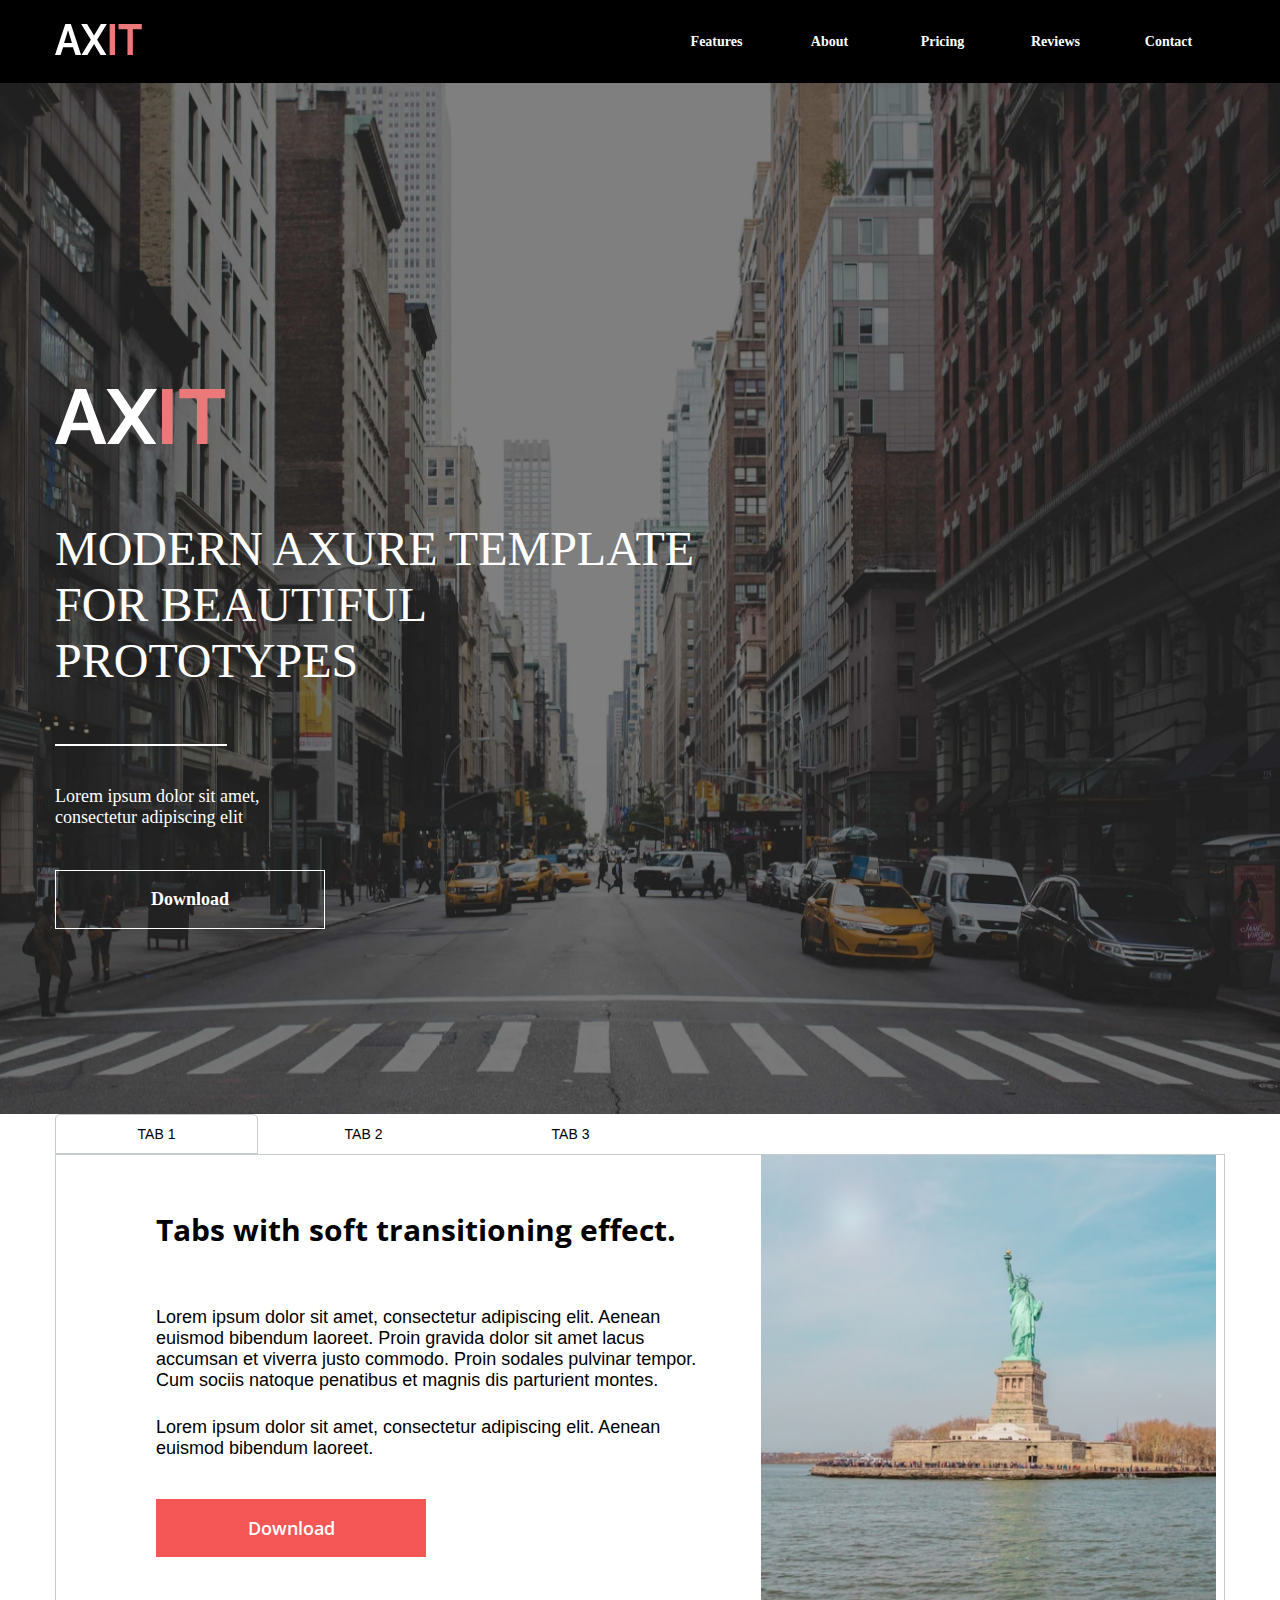
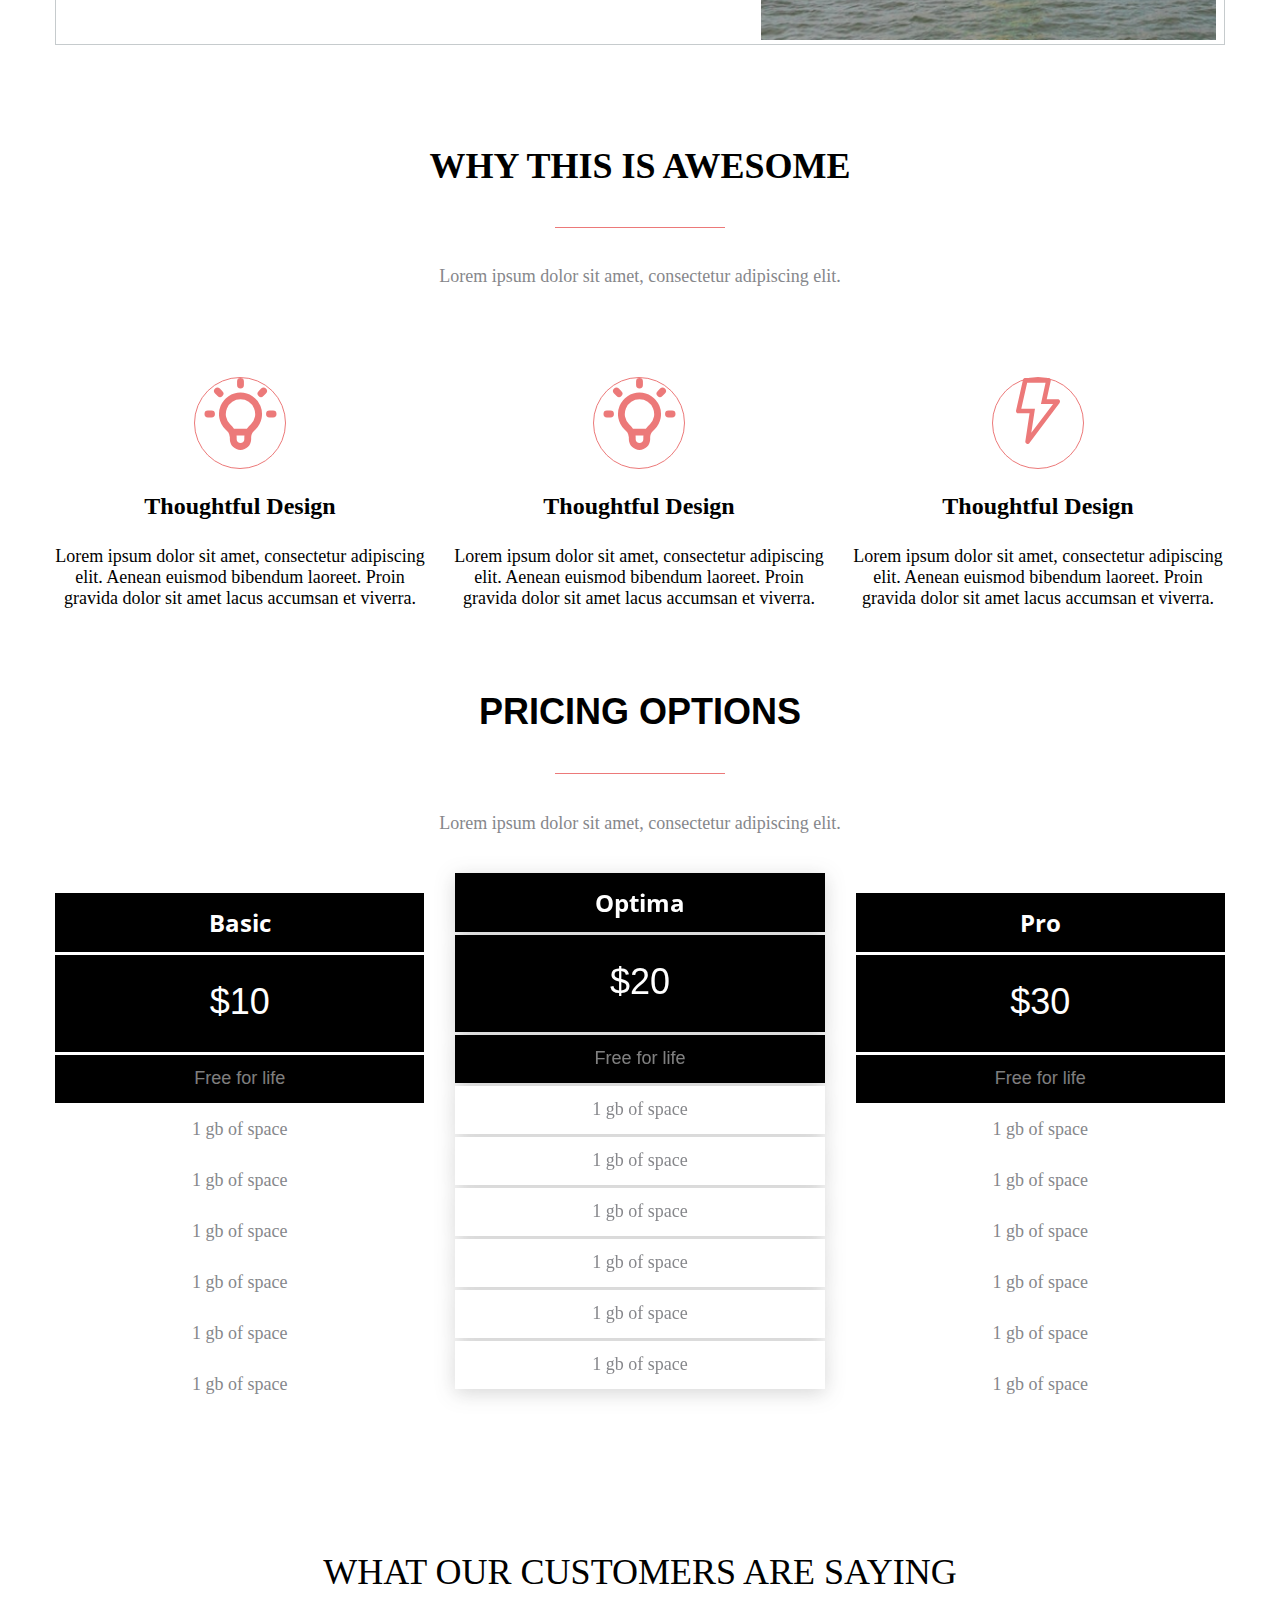
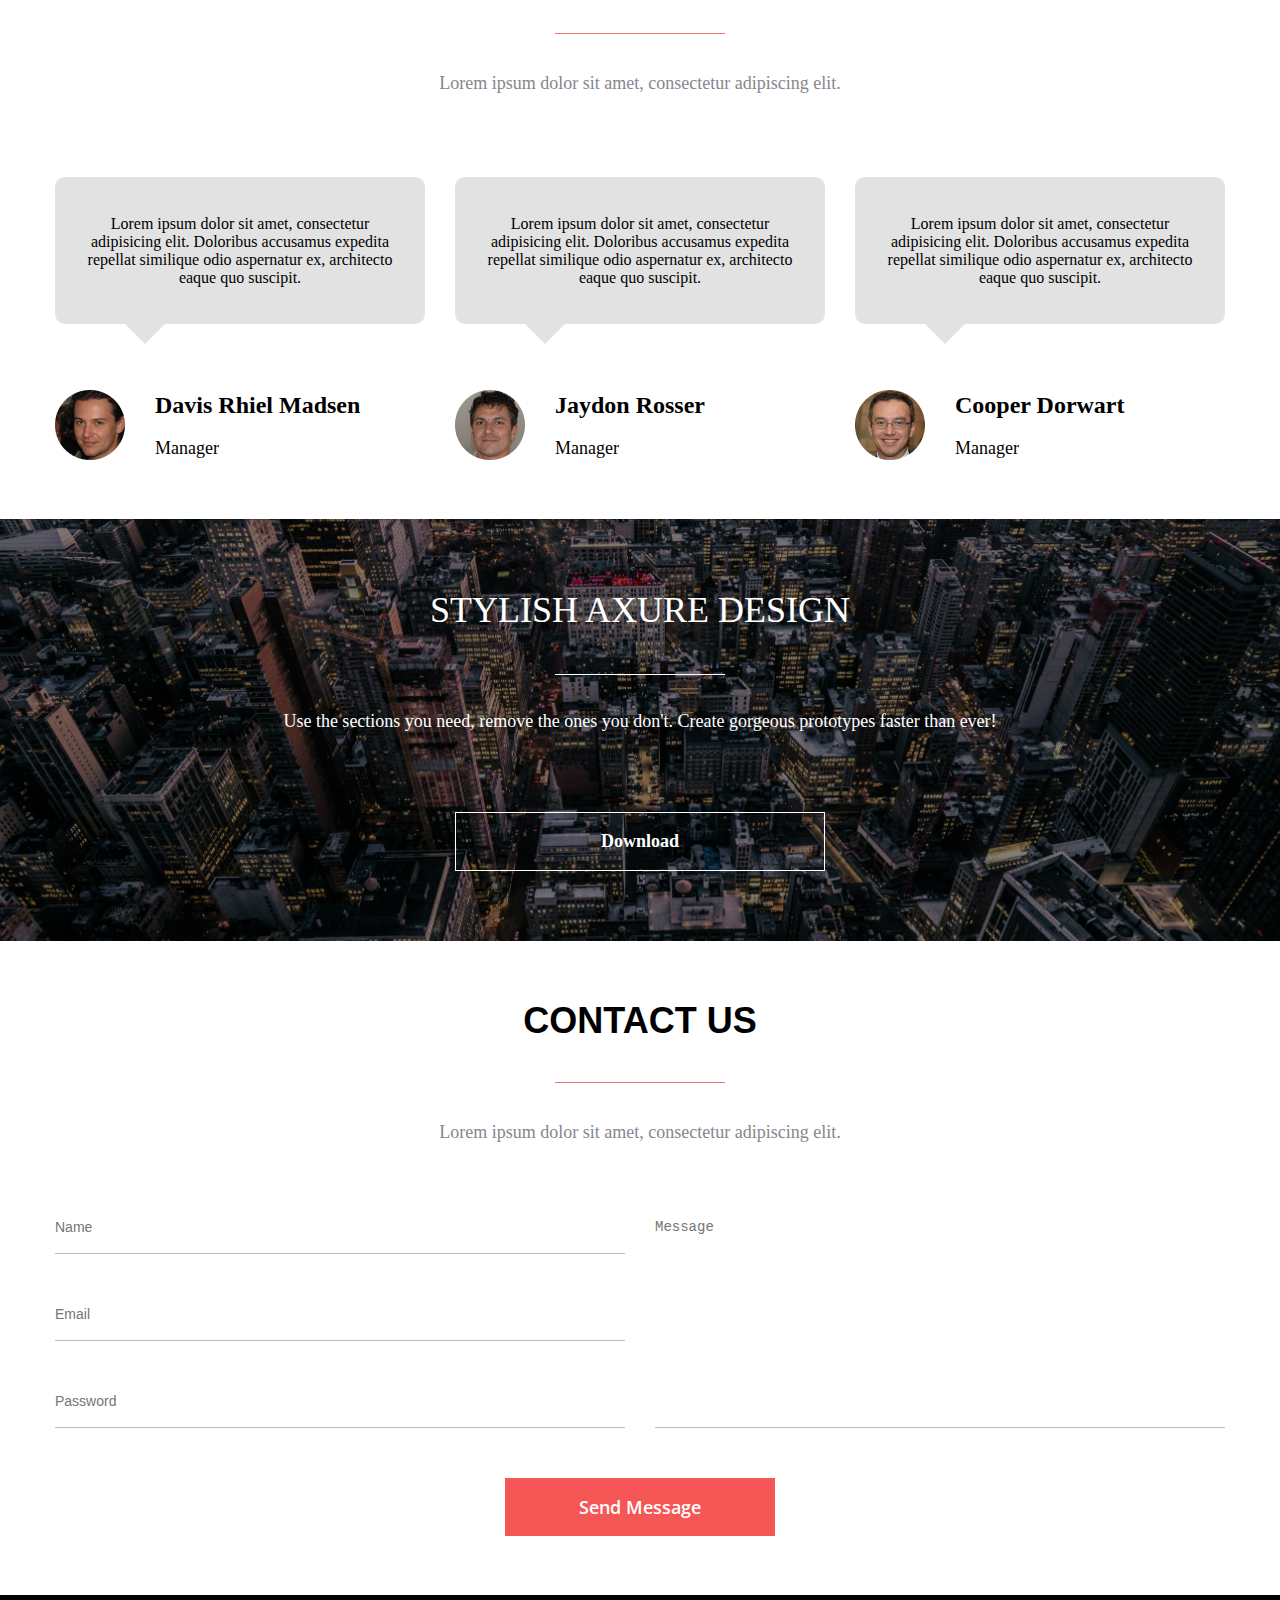
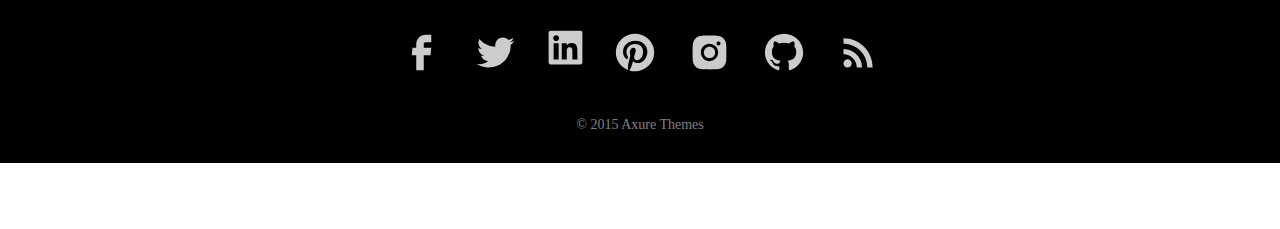
==== commit 6ce95788: "feat : sstnkev(customers + contact + Axit)" ====
--- a/index.html
+++ b/index.html
@@ -3,333 +3,293 @@
 <head>
     <meta charset="UTF-8">
     <meta name="viewport" content="width=device-width, initial-scale=1.0">
+    <link rel="stylesheet" href="style.css">
     <link rel="preconnect" href="https://fonts.googleapis.com">
     <link rel="preconnect" href="https://fonts.gstatic.com" crossorigin>
-    <link href="https://fonts.googleapis.com/css2?family=Open+Sans:wght@400;600;700&family=Raleway&display=swap" rel="stylesheet">
-    <link rel="stylesheet" href="./assets/style.css">
-    <title>Axit</title>
+    <link href="https://fonts.googleapis.com/css2?family=Open+Sans&display=swap" rel="stylesheet">
+    <link rel="preconnect" href="https://fonts.googleapis.com">
+    <link rel="preconnect" href="https://fonts.gstatic.com" crossorigin>
+    <link href="https://fonts.googleapis.com/css2?family=Open+Sans:wght@700&display=swap" rel="stylesheet">
+    <title>Design</title>
 </head>
 <body>
     <header class="header">
-        <div class="header__container">
-            <a class="header__logo" href="#">
-                <svg xmlns="http://www.w3.org/2000/svg" width="87" height="31" viewBox="0 0 87 31" fill="none">
-                    <path d="M10.3163 0H15.8289L26.1059 31H20.5146L17.9158 23.2718H8.1507L5.5913 31H0L10.3163 0ZM16.9314 19.0366L13.0726 6.24366L9.05633 19.0366H16.9314Z" fill="white"/>
-                    <path d="M32.086 0L39.016 11.4394L45.9067 0H51.813L42.1267 15.7183L51.498 31H45.5917L39.016 19.9972L32.401 31H26.4553L35.8266 15.7183L26.1403 0H32.086Z" fill="white"/>
-                    <path d="M54.6277 31V0H60.0615V31H54.6277Z" fill="#EC7979"/>
-                    <path d="M86.8026 5.2831H77.8644V31H72.47V5.2831H63.5318V0H86.8026V5.2831Z" fill="#EC7979"/>
-                </svg>
-            </a>
-            <div class="header__toggle-menu">
-                <svg xmlns="http://www.w3.org/2000/svg" width="24" height="18" viewBox="0 0 24 18" fill="none">
-                    <path d="M0 0H24V3H0V0ZM0 7.5H24V10.5H0V7.5ZM0 15H24V18H0V15Z" fill="white"/>
-                </svg>
-            </div>
-            <nav class="header__nav">
-                <ul class="header__list">
-                    <li class="header__list-item">
-                        <a class="header__link" href="#features">Features</a>
-                    </li>
-                    <li class="header__list-item">
-                        <a class="header__link" href="#about">About</a>
-                    </li>
-                    <li class="header__list-item">
-                        <a class="header__link" href="#pricing">Pricing</a>
-                    </li>
-                    <li class="header__list-item">
-                        <a class="header__link" href="#reviews">Reviews</a>
-                    </li>
-                    <li class="header__list-item">
-                        <a class="header__link" href="#contact">Contact</a>
-                    </li>
-                </ul>
-            </nav>
+        <div class="container header__container">
+               <a href="#" class="header__logo"><svg xmlns="http://www.w3.org/2000/svg" width="87" height="31" viewBox="0 0 87 31" fill="none">
+                <path d="M10.3163 0H15.8289L26.1059 31H20.5146L17.9158 23.2718H8.1507L5.5913 31H0L10.3163 0ZM16.9314 19.0366L13.0726 6.24366L9.05633 19.0366H16.9314Z" fill="white"/>
+                <path d="M32.086 0L39.016 11.4394L45.9067 0H51.813L42.1267 15.7183L51.498 31H45.5917L39.016 19.9972L32.401 31H26.4553L35.8266 15.7183L26.1403 0H32.086Z" fill="white"/>
+                <path d="M54.6277 31V0H60.0615V31H54.6277Z" fill="#EC7979"/>
+                <path d="M86.8026 5.2831H77.8644V31H72.47V5.2831H63.5318V0H86.8026V5.2831Z" fill="#EC7979"/>
+                </svg></a>
+                <nav class="header__menu">
+                    <ul class="header__list">
+                        <li class="header__element">
+                            <a href="#" class="header__link">Features</a>
+                        </li>
+                        <li class="header__element">
+                            <a href="#" class="header__link">About</a>
+                        </li>
+                        <li class="header__element">
+                            <a href="#" class="header__link">Pricing</a>
+                        </li>
+                        <li class="header__element">
+                            <a href="#" class="header__link">Reviews</a>
+                        </li>
+                        <li class="header__element">
+                            <a href="#" class="header__link">Contact</a>
+                        </li>
+                    </ul>
+                </nav>
         </div>
     </header>
-    <main class="main">
-        <section class="banner">
-            <div class="banner__container main-container">
-                <div class="banner__info">
-                    <div class="banner__logo-wrapper">
-                        <svg xmlns="http://www.w3.org/2000/svg" width="170" height="55" viewBox="0 0 170 55" fill="none">
-                            <path d="M20.3089 0H31.161L51.3924 55H40.3853L35.2693 41.2887H16.0456L11.0071 55H0L20.3089 0ZM33.3314 33.7747L25.735 11.0775L17.8284 33.7747H33.3314Z" fill="white"/>
-                            <path d="M63.165 0L76.8076 20.2958L90.3728 0H102L82.9313 27.8873L101.38 55H89.7526L76.8076 35.4789L63.7851 55H52.0804L70.5289 27.8873L51.4602 0H63.165Z" fill="white"/>
-                            <path d="M107 55V0H117.64V55H107Z" fill="#EC7979"/>
-                            <path d="M170 9.37324H152.499V55H141.936V9.37324H124.435V0H170V9.37324Z" fill="#EC7979"/>
+    <section class="banner">
+        <div class="container banner__container">
+                <div class="box__logo"><svg xmlns="http://www.w3.org/2000/svg" width="170" height="55" viewBox="0 0 170 55" fill="none">
+                    <path d="M20.3089 0H31.161L51.3924 55H40.3853L35.2693 41.2887H16.0456L11.0071 55H0L20.3089 0ZM33.3314 33.7747L25.735 11.0775L17.8284 33.7747H33.3314Z" fill="white"/>
+                    <path d="M63.165 0L76.8076 20.2958L90.3728 0H102L82.9313 27.8873L101.38 55H89.7526L76.8076 35.4789L63.7851 55H52.0804L70.5289 27.8873L51.4602 0H63.165Z" fill="white"/>
+                    <path d="M107 55V0H117.64V55H107Z" fill="#EC7979"/>
+                    <path d="M170 9.37324H152.499V55H141.936V9.37324H124.435V0H170V9.37324Z" fill="#EC7979"/>
+                    </svg>
+                </div>
+                <h1 class="box__title">MODERN AXURE TEMPLATE FOR BEAUTIFUL PROTOTYPES</h1>
+                <p class="box__text">Lorem ipsum dolor sit amet, consectetur adipiscing elit</p>
+                <a href="#" class="box__button">Download</a>
+        </div>
+    </section>
+    <div class="tabs">
+        <div class="container">
+            <div class="tabs__buttons">
+                <button class="tabs__button tabs__button_active">TAB 1</button>
+                <button class="tabs__button">TAB 2</button>
+                <button class="tabs__button">TAB 3</button>
+            </div>
+            <div class="tab">
+                    <div class="tab__content">
+                    <h2 class="tab__title">Tabs with soft transitioning effect.</h2>
+                    <p class="tab__text">Lorem ipsum dolor sit amet, consectetur adipiscing elit. Aenean euismod bibendum laoreet. Proin gravida dolor sit amet lacus accumsan et viverra justo commodo. Proin sodales pulvinar tempor. Cum sociis natoque  penatibus et magnis dis parturient montes.</p>
+                    <p class="tab__text">Lorem ipsum dolor sit amet, consectetur adipiscing elit. Aenean euismod  bibendum laoreet.</p>
+                    <button class="tab__button">Download</button>
+                </div>
+                <div class="tab__wrapper-image"><img class="tab__image" src="Rectangle 111.png" alt="img">
+                </div>
+            </div>
+        </div>
+    </div>
+    <section class="awesome">
+        <div class="container">
+            <div class="head">
+                <h2 class="head__title">WHY THIS IS AWESOME</h2>
+                <p class="head__text">Lorem ipsum dolor sit amet, consectetur adipiscing elit.</p>
+            </div>
+            <div class="awesome__wripper">
+                <div class="awesome__content">
+                    <div class="awesome__icon">
+                        <svg width="73" height="72" viewBox="0 0 73 72" fill="none" xmlns="http://www.w3.org/2000/svg">
+                            <path d="M28.0362 54.0594H44.9602H28.0362ZM36.5 3.4931V7.10498V3.4931ZM59.5481 13.014L56.9876 15.5676L59.5481 13.014ZM69.0948 36H65.4731H69.0948ZM7.52688 36H3.90524H7.52688ZM16.0124 15.5676L13.4519 13.014L16.0124 15.5676ZM23.6939 48.7716C21.1619 46.2458 19.4377 43.0279 18.7394 39.5248C18.0411 36.0218 18.4 32.3909 19.7707 29.0912C21.1414 25.7916 23.4623 22.9714 26.4401 20.9872C29.4179 19.003 32.9187 17.944 36.5 17.944C40.0813 17.944 43.5821 19.003 46.5599 20.9872C49.5377 22.9714 51.8586 25.7916 53.2293 29.0912C54.6 32.3909 54.9589 36.0218 54.2606 39.5248C53.5623 43.0279 51.8381 46.2458 49.3061 48.7716L47.3215 50.7473C46.1868 51.8791 45.2868 53.2227 44.6729 54.7013C44.059 56.18 43.7431 57.7648 43.7433 59.3652V61.2831C43.7433 63.199 42.9801 65.0364 41.6218 66.3911C40.2634 67.7458 38.421 68.5069 36.5 68.5069C34.579 68.5069 32.7366 67.7458 31.3782 66.3911C30.0199 65.0364 29.2567 63.199 29.2567 61.2831V59.3652C29.2567 56.1326 27.9674 53.03 25.6785 50.7473L23.6939 48.7716Z" stroke="#EC7979" stroke-width="6.83333" stroke-linecap="round" stroke-linejoin="round"/>
+                            </svg>
+                            
+                    </div>    
+                    <h3 class="awesome__title">Thoughtful Design</h3>
+                    <p class="awesome__text">Lorem ipsum dolor sit amet, consectetur adipiscing  elit. Aenean euismod bibendum laoreet. Proin gravida  dolor sit amet lacus accumsan et viverra.</p>
+                </div>
+                
+                <div class="awesome__content">
+                    <div class="awesome__icon"><svg width="73" height="72" viewBox="0 0 73 72" fill="none" xmlns="http://www.w3.org/2000/svg">
+                        <path d="M28.0362 54.0594H44.9602H28.0362ZM36.5 3.4931V7.10498V3.4931ZM59.5481 13.014L56.9876 15.5676L59.5481 13.014ZM69.0948 36H65.4731H69.0948ZM7.52688 36H3.90524H7.52688ZM16.0124 15.5676L13.4519 13.014L16.0124 15.5676ZM23.6939 48.7716C21.1619 46.2458 19.4377 43.0279 18.7394 39.5248C18.0411 36.0218 18.4 32.3909 19.7707 29.0912C21.1414 25.7916 23.4623 22.9714 26.4401 20.9872C29.4179 19.003 32.9187 17.944 36.5 17.944C40.0813 17.944 43.5821 19.003 46.5599 20.9872C49.5377 22.9714 51.8586 25.7916 53.2293 29.0912C54.6 32.3909 54.9589 36.0218 54.2606 39.5248C53.5623 43.0279 51.8381 46.2458 49.3061 48.7716L47.3215 50.7473C46.1868 51.8791 45.2868 53.2227 44.6729 54.7013C44.059 56.18 43.7431 57.7648 43.7433 59.3652V61.2831C43.7433 63.199 42.9801 65.0364 41.6218 66.3911C40.2634 67.7458 38.421 68.5069 36.5 68.5069C34.579 68.5069 32.7366 67.7458 31.3782 66.3911C30.0199 65.0364 29.2567 63.199 29.2567 61.2831V59.3652C29.2567 56.1326 27.9674 53.03 25.6785 50.7473L23.6939 48.7716Z" stroke="#EC7979" stroke-width="6.83333" stroke-linecap="round" stroke-linejoin="round"/>
                         </svg>
-                    </div>
-                    <h1 class="banner__title">MODERN AXURE TEMPLATE FOR BEAUTIFUL PROTOTYPES</h1>
-                    <p class="banner__description">Lorem ipsum dolor sit amet, consectetur adipiscing elit</p>
-                    <button class="banner__button  button-first">Download</button>
-                </div>
-                <form class="banner__form-wrapper">
-                    <div class="banner__form">
-                        <h3 class="form__title">Try Your <span class="form__coloring">FREE</span> Trial Today</h3>
-                        <input type="text" class="form__input" placeholder="Name">
-                        <input type="email" class="form__input" placeholder="Email">
-                        <input type="password" class="form__input" placeholder="Password">
-                    </div>
-                    <button class="form__button" type="submit">Get Started</button>
-                </form>
+                        
+                        </div>
+                        <h3 class="awesome__title">Thoughtful Design</h3>
+                        <p class="awesome__text">Lorem ipsum dolor sit amet, consectetur adipiscing  elit. Aenean euismod bibendum laoreet. Proin gravida  dolor sit amet lacus accumsan et viverra.</p>
+                </div>    
+                <div class="awesome__content">
+                    <div class="awesome__icon"><svg width="44" height="66" viewBox="0 0 44 66" fill="none" xmlns="http://www.w3.org/2000/svg">
+                        <path d="M10.7308 65.8114C10.2572 65.6078 9.86369 65.2494 9.61227 64.7927C9.36084 64.336 9.26586 63.8071 9.34231 63.2893L13.5542 35.3575H2.37647C2.0221 35.3672 1.67028 35.2939 1.34815 35.1432C1.02602 34.9925 0.742197 34.7684 0.518571 34.4882C0.294944 34.2081 0.137497 33.8793 0.0583768 33.5274C-0.0207433 33.1754 -0.0194209 32.8096 0.0622413 32.4583L7.00493 1.81582C7.1271 1.28846 7.42391 0.820076 7.84542 0.489504C8.26692 0.158932 8.78737 -0.0136382 9.31916 0.00084246H32.4615C32.8072 -0.000354887 33.1488 0.077363 33.4612 0.228286C33.7735 0.379208 34.0488 0.5995 34.2666 0.872974C34.4875 1.14954 34.6439 1.47353 34.724 1.82057C34.8042 2.16761 34.806 2.52865 34.7294 2.87652L30.7258 21.2149H41.7184C42.1521 21.214 42.5774 21.3373 42.9456 21.5706C43.3139 21.804 43.6104 22.1381 43.8012 22.5348C43.967 22.9156 44.0308 23.3343 43.9861 23.7484C43.9414 24.1624 43.7898 24.557 43.5466 24.892L13.4616 64.9629C13.2583 65.2699 12.9868 65.5238 12.6692 65.7039C12.3515 65.8841 11.9967 65.9856 11.6334 66C11.3237 65.9941 11.0178 65.9302 10.7308 65.8114ZM24.9402 25.9291L29.5687 4.71507H11.1705L5.2924 30.6433H18.9695L15.2899 54.8744L37.0899 25.9291H24.9402Z" fill="#EC7979"/>
+                        </svg>
+                        </div>
+                        <h3 class="awesome__title">Thoughtful Design</h3>
+                        <p class="awesome__text">Lorem ipsum dolor sit amet, consectetur adipiscing  elit. Aenean euismod bibendum laoreet. Proin gravida  dolor sit amet lacus accumsan et viverra.</p>
+                </div>    
+                
+                </div>
             </div>
         </section>
-        <section class="social">
-            <div class="main-container social__container">
-                <div class="social__text">
-                    <h2 class="social__title">Social Media</h2>
-                    <p class="social__description">Lorem ipsum dolor sit amet, consectetur adipiscing elit. Aenean euismod bibendum laoreet.</p>
-                </div>
-                <div class="social__icons icons">
-                    <a href="#" class="social__icon">
-                        <svg xmlns="http://www.w3.org/2000/svg" viewBox="0 0 54 54" fill="none">
-                            <path d="M20.3885 47.6584H29.2552V29.9029H37.2441L38.1219 21.0806H29.2552V16.6251C29.2552 16.0372 29.4887 15.4734 29.9044 15.0577C30.3201 14.642 30.884 14.4084 31.4719 14.4084H38.1219V5.54175H31.4719C28.5324 5.54175 25.7133 6.70945 23.6348 8.78798C21.5562 10.8665 20.3885 13.6856 20.3885 16.6251V21.0806H15.9552L15.0774 29.9029H20.3885V47.6584Z" fill="#CCCCCC"/>
-                        </svg>
-                    </a>
-                    <a href="#" class="social__icon">
-                        <svg xmlns="http://www.w3.org/2000/svg" viewBox="0 0 54 54" fill="none">
-                            <path d="M43.5198 17.7268C43.5486 18.1148 43.5486 18.5005 43.5486 18.8862C43.5486 30.6899 34.5645 44.2914 18.1456 44.2914C13.0872 44.2914 8.38785 42.8262 4.43332 40.2814C5.15152 40.3634 5.84312 40.3923 6.59014 40.3923C10.6089 40.402 14.5139 39.0581 17.6757 36.5774C15.8124 36.5436 14.0062 35.9289 12.5092 34.819C11.0122 33.709 9.89914 32.1593 9.3255 30.3862C9.87745 30.4682 10.4316 30.5237 11.0124 30.5237C11.8126 30.5237 12.6173 30.4128 13.3643 30.22C11.3421 29.8117 9.52384 28.7156 8.21854 27.1182C6.91325 25.5207 6.20154 23.5204 6.20444 21.4575V21.3467C7.39479 22.0094 8.77577 22.424 10.2388 22.4794C9.01315 21.6649 8.00818 20.5598 7.31352 19.2625C6.61886 17.9653 6.25611 16.5162 6.25764 15.0447C6.25764 13.3866 6.69875 11.866 7.47237 10.5404C9.71594 13.3002 12.5142 15.558 15.6859 17.1675C18.8575 18.777 22.3319 19.7024 25.884 19.8837C25.7466 19.2187 25.6623 18.5293 25.6623 17.8377C25.6618 16.665 25.8923 15.5036 26.3408 14.4201C26.7893 13.3366 27.447 12.352 28.2762 11.5228C29.1054 10.6936 30.09 10.0359 31.1735 9.58741C32.257 9.13891 33.4184 8.90835 34.5911 8.90894C37.1624 8.90894 39.4832 9.98624 41.1147 11.7285C43.1136 11.342 45.0306 10.6123 46.7805 9.57172C46.1142 11.635 44.7185 13.3846 42.8548 14.4927C44.6277 14.2905 46.3603 13.8243 47.9953 13.1095C46.7742 14.8897 45.261 16.4508 43.5198 17.7268Z" fill="#CCCCCC"/>
-                        </svg>
-                    </a>
-                    <a href="#" class="social__icon">
-                        <svg xmlns="http://www.w3.org/2000/svg" viewBox="0 0 54 54" fill="none">
-                            <path d="M44.3333 6.6499H8.86667C8.27877 6.6499 7.71495 6.88344 7.29925 7.29915C6.88354 7.71485 6.65 8.27867 6.65 8.86657V44.3332C6.65 44.9211 6.88354 45.4849 7.29925 45.9007C7.71495 46.3164 8.27877 46.5499 8.86667 46.5499H44.3333C44.9212 46.5499 45.485 46.3164 45.9008 45.9007C46.3165 45.4849 46.55 44.9211 46.55 44.3332V8.86657C46.55 8.27867 46.3165 7.71485 45.9008 7.29915C45.485 6.88344 44.9212 6.6499 44.3333 6.6499ZM18.4848 40.6469H12.5619V21.6058H18.4848V40.6469ZM15.5233 19.0056C14.6133 19.0056 13.7405 18.6441 13.097 18.0006C12.4534 17.3571 12.0919 16.4843 12.0919 15.5742C12.0919 14.6641 12.4534 13.7913 13.097 13.1478C13.7405 12.5043 14.6133 12.1428 15.5233 12.1428C16.4334 12.1428 17.3062 12.5043 17.9497 13.1478C18.5932 13.7913 18.9547 14.6641 18.9547 15.5742C18.9547 16.4843 18.5932 17.3571 17.9497 18.0006C17.3062 18.6441 16.4334 19.0056 15.5233 19.0056ZM40.6492 40.6469H34.7329V31.3879C34.7329 29.1801 34.693 26.3406 31.6562 26.3406C28.5751 26.3406 28.1073 28.7479 28.1073 31.2327V40.6491H22.1955V21.608H27.8701V24.2103H27.9522C28.7391 22.7141 30.672 21.1358 33.547 21.1358C39.5409 21.1358 40.647 25.0771 40.647 30.2064V40.6469H40.6492Z" fill="#CCCCCC"/>
-                        </svg>
-                    </a>
-                    <a href="#" class="social__icon">
-                        <svg xmlns="http://www.w3.org/2000/svg" viewBox="0 0 54 54" fill="none">
-                            <path d="M20.0387 47.747C22.1667 48.3899 24.3168 48.7667 26.6 48.7667C32.479 48.7667 38.1171 46.4313 42.2742 42.2742C46.4312 38.1172 48.7667 32.479 48.7667 26.6C48.7667 23.689 48.1933 20.8066 47.0793 18.1172C45.9653 15.4278 44.3325 12.9842 42.2742 10.9258C40.2158 8.86745 37.7722 7.23467 35.0828 6.12069C32.3934 5.00671 29.511 4.43335 26.6 4.43335C23.689 4.43335 20.8066 5.00671 18.1172 6.12069C15.4278 7.23467 12.9841 8.86745 10.9258 10.9258C6.76873 15.0829 4.43332 20.7211 4.43332 26.6C4.43332 36.0208 10.3518 44.1117 18.7086 47.3037C18.5091 45.5747 18.3096 42.7152 18.7086 40.7423L21.2578 29.792C21.2578 29.792 20.615 28.5063 20.615 26.467C20.615 23.408 22.5213 21.1248 24.6937 21.1248C26.6 21.1248 27.4867 22.5214 27.4867 24.3169C27.4867 26.2232 26.2232 28.9497 25.5803 31.5653C25.2035 33.7377 26.733 35.644 28.9497 35.644C32.8953 35.644 35.9543 31.4324 35.9543 25.4917C35.9543 20.1717 32.1417 16.5364 26.6665 16.5364C20.4155 16.5364 16.7358 21.1914 16.7358 26.0902C16.7358 27.9965 17.3565 29.925 18.3762 31.1885C18.5757 31.3215 18.5757 31.4988 18.5092 31.8313L17.8663 34.2475C17.8663 34.6243 17.6225 34.7574 17.2457 34.4914C14.4083 33.25 12.768 29.2157 12.768 25.9572C12.768 18.9525 17.7333 12.5907 27.3093 12.5907C34.9347 12.5907 40.8753 18.0659 40.8753 25.3365C40.8753 32.9619 36.1538 39.0798 29.393 39.0798C27.2428 39.0798 25.137 37.9272 24.3833 36.575L22.8982 41.8285C22.3883 43.7349 20.9918 46.284 20.0387 47.8135V47.747Z" fill="#CCCCCC"/>
-                        </svg>
-                    </a>
-                    <a href="#" class="social__icon">
-                        <svg xmlns="http://www.w3.org/2000/svg" viewBox="0 0 54 54" fill="none">
-                            <path d="M46.4326 18.4094C46.4103 16.7306 46.096 15.0684 45.5038 13.4973C44.9904 12.1721 44.2061 10.9685 43.2011 9.96357C42.1961 8.9586 40.9926 8.17432 39.6674 7.66083C38.1164 7.07864 36.478 6.76383 34.8217 6.72983C32.6893 6.63451 32.0132 6.60791 26.6001 6.60791C21.187 6.60791 20.4932 6.60791 18.3763 6.72983C16.7208 6.76408 15.0831 7.07888 13.5329 7.66083C12.2074 8.17396 11.0037 8.95812 9.99868 9.96313C8.99367 10.9681 8.20951 12.1719 7.69638 13.4973C7.11302 15.0471 6.7989 16.6851 6.7676 18.3407C6.67228 20.4754 6.64346 21.1515 6.64346 26.5646C6.64346 31.9777 6.64346 32.6693 6.7676 34.7884C6.80085 36.4465 7.1134 38.0824 7.69638 39.6362C8.21038 40.9613 8.99512 42.1645 10.0005 43.1691C11.0058 44.1737 12.2097 44.9575 13.5351 45.4705C15.0811 46.0761 16.719 46.4134 18.3785 46.468C20.5131 46.5633 21.1892 46.5921 26.6023 46.5921C32.0154 46.5921 32.7092 46.5921 34.8262 46.468C36.4824 46.4354 38.1209 46.1213 39.6718 45.5392C40.9967 45.0251 42.1999 44.2407 43.2048 43.2358C44.2097 42.2309 44.9942 41.0276 45.5083 39.7027C46.0913 38.1511 46.4038 36.5152 46.4371 34.8549C46.5324 32.7225 46.5612 32.0464 46.5612 26.6311C46.5568 21.218 46.5568 20.5308 46.4326 18.4094ZM26.5868 36.8011C20.9254 36.8011 16.3392 32.2148 16.3392 26.5535C16.3392 20.8921 20.9254 16.3058 26.5868 16.3058C29.3047 16.3058 31.9112 17.3855 33.833 19.3073C35.7548 21.2291 36.8345 23.8356 36.8345 26.5535C36.8345 29.2713 35.7548 31.8779 33.833 33.7997C31.9112 35.7215 29.3047 36.8011 26.5868 36.8011ZM37.2423 18.3163C36.9284 18.3166 36.6176 18.255 36.3275 18.135C36.0375 18.0151 35.774 17.8391 35.552 17.6171C35.3301 17.3952 35.154 17.1316 35.0341 16.8416C34.9141 16.5515 34.8525 16.2407 34.8528 15.9268C34.8528 15.6131 34.9145 15.3025 35.0346 15.0128C35.1546 14.723 35.3305 14.4597 35.5523 14.2379C35.7741 14.0161 36.0374 13.8402 36.3272 13.7201C36.617 13.6001 36.9276 13.5383 37.2412 13.5383C37.5549 13.5383 37.8655 13.6001 38.1552 13.7201C38.445 13.8402 38.7083 14.0161 38.9301 14.2379C39.1519 14.4597 39.3278 14.723 39.4479 15.0128C39.5679 15.3025 39.6297 15.6131 39.6297 15.9268C39.6297 17.2479 38.5612 18.3163 37.2423 18.3163Z" fill="#CCCCCC"/>
-                            <path d="M26.587 33.21C30.2634 33.21 33.2437 30.2297 33.2437 26.5534C33.2437 22.877 30.2634 19.8967 26.587 19.8967C22.9106 19.8967 19.9304 22.877 19.9304 26.5534C19.9304 30.2297 22.9106 33.21 26.587 33.21Z" fill="#CCCCCC"/>
-                        </svg>
-                    </a>
-                    <a href="#" class="social__icon">
-                        <svg xmlns="http://www.w3.org/2000/svg" viewBox="0 0 54 54" fill="none">
-                            <path fill-rule="evenodd" clip-rule="evenodd" d="M26.6573 4.43335C14.4457 4.43335 4.54825 14.3308 4.54825 26.5424C4.54825 36.309 10.8813 44.5971 19.6681 47.5231C20.7743 47.7226 21.1733 47.0421 21.1733 46.4569C21.1733 45.9316 21.1555 44.5395 21.1489 42.6974C14.9976 44.0319 13.6986 39.7315 13.6986 39.7315C12.6967 37.1779 11.2448 36.4974 11.2448 36.4974C9.23872 35.1253 11.3977 35.1563 11.3977 35.1563C13.6188 35.3115 14.7826 37.4351 14.7826 37.4351C16.7554 40.8133 19.9607 39.8379 21.2154 39.2727C21.4171 37.8429 21.9934 36.8676 22.623 36.3157C17.7153 35.7593 12.5548 33.8618 12.5548 25.3875C12.5548 22.978 13.4171 21.0007 14.8247 19.4579C14.6008 18.8971 13.8361 16.6472 15.0442 13.6059C15.0442 13.6059 16.8995 13.0096 21.1223 15.8691C22.9257 15.3785 24.7861 15.1281 26.6551 15.1243C28.5241 15.1274 30.3845 15.3778 32.1879 15.8691C36.4128 13.0074 38.266 13.6059 38.266 13.6059C39.4741 16.6472 38.716 18.8971 38.4854 19.4579C39.9041 21.0007 40.7553 22.9758 40.7553 25.3875C40.7553 33.884 35.5905 35.7504 30.665 36.2979C31.4519 36.9807 32.1613 38.3284 32.1613 40.3899C32.1613 43.3469 32.1347 45.7321 32.1347 46.4569C32.1347 47.0488 32.5292 47.7359 33.6575 47.5187C42.44 44.5883 48.7663 36.3068 48.7663 26.5424C48.7663 14.3308 38.8689 4.43335 26.6573 4.43335Z" fill="#CCCCCC"/>
-                        </svg>
-                    </a>
-                    <a href="#" class="social__icon">
-                        <svg xmlns="http://www.w3.org/2000/svg" viewBox="0 0 54 54" fill="none">
-                            <path d="M13.699 44.3334C16.3678 44.3334 18.5313 42.1699 18.5313 39.501C18.5313 36.8322 16.3678 34.6687 13.699 34.6687C11.0302 34.6687 8.86665 36.8322 8.86665 39.501C8.86665 42.1699 11.0302 44.3334 13.699 44.3334Z" fill="#CCCCCC"/>
-                            <path d="M8.86665 9.84204V16.1152C24.4498 16.1152 37.0848 28.7502 37.0848 44.3334H43.358C43.358 25.2922 27.9078 9.84204 8.86665 9.84204ZM8.86665 22.3884V28.6615C17.5117 28.6615 24.5385 35.6884 24.5385 44.3334H30.8117C30.8117 32.2082 20.9918 22.3884 8.86665 22.3884Z" fill="#CCCCCC"/>
-                        </svg>
-                    </a>
-                </div>
-            </div>
-        </section>
-        <div class="info" id="about">
-            <div class="main-container">
-                <div class="info__tabs">
-                    <a href="#" class="info__tab info__tab-active">TAB 1</a>
-                    <a href="#" class="info__tab">TAB 2</a>
-                    <a href="#" class="info__tab">TAB 3</a>
-                </div>
-                <div class="info__container">
-                    <div class="info__page">
-                        <h2 class="info__title">Tabs with soft transitioning effect.</h2>
-                        <p class="info__text">Lorem ipsum dolor sit amet, consectetur adipiscing elit. Aenean euismod bibendum laoreet. Proin gravida dolor sit amet lacus accumsan et viverra justo commodo. Proin sodales pulvinar tempor. Cum sociis natoque  penatibus et magnis dis parturient montes.</p>
-                        <p class="info__text">Lorem ipsum dolor sit amet, consectetur adipiscing elit. Aenean euismod  bibendum laoreet.</p>
-                        <button class="info__button button-third">Download</button>
-                    </div>
-                    <div class="info__image-wrapper"><img class="info__image" src="assets/images/liberty.png" alt="liberty"></div>          
-                </div>
-            </div>
-        </div>
-        <section class="awesome" id="features">
-            <div class="main-container">
-                <div class="head">
-                    <h2 class="head__title">WHY THIS IS AWESOME</h2>
-                    <p class="head__text">Lorem ipsum dolor sit amet, consectetur adipiscing elit.</p>
-                </div>
-                <div class="awesome__list">   
-                    <div class="advantage">
-                        <div class="advantage__wrapper-icon">
-                            <svg width="74" height="74" viewBox="0 0 74 74" fill="none" xmlns="http://www.w3.org/2000/svg">
-                                <path d="M28.523 55.1362H45.4731H28.523ZM36.9999 4.35486V7.9821V4.35486ZM60.0837 13.9163L57.5192 16.4807L60.0837 13.9163ZM69.6451 37H66.0178H69.6451ZM7.98198 37H4.35474H7.98198ZM16.4806 16.4807L13.9161 13.9163L16.4806 16.4807ZM24.174 49.8259C21.6381 47.2894 19.9112 44.0578 19.2118 40.5398C18.5124 37.0219 18.8719 33.3756 20.2447 30.0619C21.6175 26.7482 23.9421 23.916 26.9245 21.9234C29.9068 19.9307 33.4131 18.8672 36.9999 18.8672C40.5867 18.8672 44.093 19.9307 47.0753 21.9234C50.0577 23.916 52.3823 26.7482 53.7551 30.0619C55.1279 33.3756 55.4874 37.0219 54.788 40.5398C54.0886 44.0578 52.3617 47.2894 49.8258 49.8259L47.8381 51.81C46.7017 52.9466 45.8003 54.2959 45.1854 55.7809C44.5705 57.2659 44.2542 58.8574 44.2544 60.4646V62.3907C44.2544 64.3147 43.4901 66.1599 42.1296 67.5204C40.7691 68.8809 38.9239 69.6452 36.9999 69.6452C35.0759 69.6452 33.2307 68.8809 31.8702 67.5204C30.5097 66.1599 29.7454 64.3147 29.7454 62.3907V60.4646C29.7454 57.2183 28.4541 54.1025 26.1617 51.81L24.174 49.8259Z" stroke="#EC7979" stroke-width="6.83333" stroke-linecap="round" stroke-linejoin="round"/>
-                            </svg>
-                        </div>
-                        <h3 class="advantage__title">Thoughtful Design</h3>
-                        <p class="advantage__text">Lorem ipsum dolor sit amet, consectetur adipiscing  elit. Aenean euismod bibendum laoreet. Proin gravida  dolor sit amet lacus accumsan et viverra.</p>
-                    </div>
-                    <div class="advantage">
-                        <div class="advantage__wrapper-icon">
-                            <svg width="66" height="46" viewBox="0 0 66 46" fill="none" xmlns="http://www.w3.org/2000/svg">
-                            <path d="M58.5731 0C60.5429 0 62.4319 0.778611 63.8247 2.16455C65.2175 3.55048 66 5.43021 66 7.39022V38.6098C66 40.5698 65.2175 42.4495 63.8247 43.8355C62.4319 45.2214 60.5429 46 58.5731 46H7.42686C6.45155 46 5.48579 45.8088 4.58472 45.4375C3.68365 45.0661 2.86492 44.5217 2.17528 43.8355C1.48563 43.1492 0.93857 42.3345 0.565336 41.4379C0.192101 40.5413 0 39.5803 0 38.6098V7.39022C0 5.43021 0.78247 3.55048 2.17528 2.16455C3.56808 0.778611 5.45713 0 7.42686 0H58.5731ZM58.5731 4.92681H7.42686C6.77028 4.92681 6.1406 5.18635 5.67633 5.64833C5.21206 6.1103 4.95124 6.73688 4.95124 7.39022V38.6098C4.95124 39.9696 6.06032 41.0732 7.42686 41.0732H58.5731C59.2297 41.0732 59.8594 40.8137 60.3237 40.3517C60.7879 39.8897 61.0488 39.2631 61.0488 38.6098V7.39022C61.0488 6.73688 60.7879 6.1103 60.3237 5.64833C59.8594 5.18635 59.2297 4.92681 58.5731 4.92681ZM15.6789 31.2031H50.3376C50.9648 31.2033 51.5686 31.4404 52.0269 31.8665C52.4852 32.2926 52.7639 32.876 52.8067 33.4986C52.8494 34.1213 52.6531 34.737 52.2572 35.2211C51.8614 35.7053 51.2956 36.0219 50.6743 36.107L50.3376 36.13H15.6789C15.0517 36.1298 14.4479 35.8927 13.9896 35.4666C13.5313 35.0405 13.2526 34.4571 13.2098 33.8345C13.1671 33.2118 13.3634 32.5961 13.7593 32.112C14.1551 31.6278 14.7209 31.3112 15.3422 31.2261L15.6789 31.2031H50.3376H15.6789ZM47.862 19.7072C48.7374 19.7072 49.577 20.0533 50.196 20.6693C50.815 21.2852 51.1628 22.1207 51.1628 22.9918C51.1628 23.8629 50.815 24.6983 50.196 25.3143C49.577 25.9303 48.7374 26.2763 47.862 26.2763C46.9865 26.2763 46.147 25.9303 45.5279 25.3143C44.9089 24.6983 44.5611 23.8629 44.5611 22.9918C44.5611 22.1207 44.9089 21.2852 45.5279 20.6693C46.147 20.0533 46.9865 19.7072 47.862 19.7072ZM28.0735 19.7072C28.949 19.7072 29.7885 20.0533 30.4076 20.6693C31.0266 21.2852 31.3743 22.1207 31.3743 22.9918C31.3743 23.8629 31.0266 24.6983 30.4076 25.3143C29.7885 25.9303 28.949 26.2763 28.0735 26.2763C27.1981 26.2763 26.3585 25.9303 25.7395 25.3143C25.1205 24.6983 24.7727 23.8629 24.7727 22.9918C24.7727 22.1207 25.1205 21.2852 25.7395 20.6693C26.3585 20.0533 27.1981 19.7072 28.0735 19.7072ZM18.171 19.7072C19.0465 19.7072 19.8861 20.0533 20.5051 20.6693C21.1241 21.2852 21.4719 22.1207 21.4719 22.9918C21.4719 23.8629 21.1241 24.6983 20.5051 25.3143C19.8861 25.9303 19.0465 26.2763 18.171 26.2763C17.2956 26.2763 16.456 25.9303 15.837 25.3143C15.218 24.6983 14.8702 23.8629 14.8702 22.9918C14.8702 22.1207 15.218 21.2852 15.837 20.6693C16.456 20.0533 17.2956 19.7072 18.171 19.7072ZM37.976 19.7072C38.8514 19.7072 39.691 20.0533 40.31 20.6693C40.9291 21.2852 41.2768 22.1207 41.2768 22.9918C41.2768 23.8629 40.9291 24.6983 40.31 25.3143C39.691 25.9303 38.8514 26.2763 37.976 26.2763C37.1006 26.2763 36.261 25.9303 35.642 25.3143C35.0229 24.6983 34.6752 23.8629 34.6752 22.9918C34.6752 22.1207 35.0229 21.2852 35.642 20.6693C36.261 20.0533 37.1006 19.7072 37.976 19.7072ZM13.2033 9.85362C14.0787 9.85362 14.9183 10.1997 15.5373 10.8156C16.1564 11.4316 16.5041 12.2671 16.5041 13.1382C16.5041 14.0093 16.1564 14.8447 15.5373 15.4607C14.9183 16.0767 14.0787 16.4227 13.2033 16.4227C12.3279 16.4227 11.4883 16.0767 10.8693 15.4607C10.2502 14.8447 9.90248 14.0093 9.90248 13.1382C9.90248 12.2671 10.2502 11.4316 10.8693 10.8156C11.4883 10.1997 12.3279 9.85362 13.2033 9.85362ZM23.0893 9.85362C23.9647 9.85362 24.8043 10.1997 25.4233 10.8156C26.0423 11.4316 26.3901 12.2671 26.3901 13.1382C26.3901 14.0093 26.0423 14.8447 25.4233 15.4607C24.8043 16.0767 23.9647 16.4227 23.0893 16.4227C22.2138 16.4227 21.3743 16.0767 20.7552 15.4607C20.1362 14.8447 19.7884 14.0093 19.7884 13.1382C19.7884 12.2671 20.1362 11.4316 20.7552 10.8156C21.3743 10.1997 22.2138 9.85362 23.0893 9.85362ZM32.9917 9.85362C33.8672 9.85362 34.7068 10.1997 35.3258 10.8156C35.9448 11.4316 36.2926 12.2671 36.2926 13.1382C36.2926 14.0093 35.9448 14.8447 35.3258 15.4607C34.7068 16.0767 33.8672 16.4227 32.9917 16.4227C32.1163 16.4227 31.2767 16.0767 30.6577 15.4607C30.0387 14.8447 29.6909 14.0093 29.6909 13.1382C29.6909 12.2671 30.0387 11.4316 30.6577 10.8156C31.2767 10.1997 32.1163 9.85362 32.9917 9.85362ZM42.8942 9.85362C43.7697 9.85362 44.6092 10.1997 45.2283 10.8156C45.8473 11.4316 46.195 12.2671 46.195 13.1382C46.195 14.0093 45.8473 14.8447 45.2283 15.4607C44.6092 16.0767 43.7697 16.4227 42.8942 16.4227C42.0188 16.4227 41.1792 16.0767 40.5602 15.4607C39.9412 14.8447 39.5934 14.0093 39.5934 13.1382C39.5934 12.2671 39.9412 11.4316 40.5602 10.8156C41.1792 10.1997 42.0188 9.85362 42.8942 9.85362ZM52.7967 9.85362C53.6721 9.85362 54.5117 10.1997 55.1307 10.8156C55.7498 11.4316 56.0975 12.2671 56.0975 13.1382C56.0975 14.0093 55.7498 14.8447 55.1307 15.4607C54.5117 16.0767 53.6721 16.4227 52.7967 16.4227C51.9213 16.4227 51.0817 16.0767 50.4627 15.4607C49.8436 14.8447 49.4959 14.0093 49.4959 13.1382C49.4959 12.2671 49.8436 11.4316 50.4627 10.8156C51.0817 10.1997 51.9213 9.85362 52.7967 9.85362Z" fill="#EC7979"/>
-                            </svg>
-                        </div>
-                        <h3 class="advantage__title">Thoughtful Design</h3>
-                        <p class="advantage__text">Lorem ipsum dolor sit amet, consectetur adipiscing  elit. Aenean euismod bibendum laoreet. Proin gravida  dolor sit amet lacus accumsan et viverra.</p>
-                    </div>
-                    <div class="advantage">
-                        <div class="advantage__wrapper-icon">
-                            <svg width="44" height="66" viewBox="0 0 44 66" fill="none" xmlns="http://www.w3.org/2000/svg">
-                            <path d="M10.7308 65.8114C10.2572 65.6078 9.86369 65.2494 9.61227 64.7927C9.36084 64.336 9.26586 63.8071 9.34231 63.2893L13.5542 35.3575H2.37647C2.0221 35.3672 1.67028 35.2939 1.34815 35.1432C1.02602 34.9925 0.742197 34.7684 0.518571 34.4882C0.294944 34.2081 0.137497 33.8793 0.0583768 33.5274C-0.0207433 33.1754 -0.0194209 32.8096 0.0622413 32.4583L7.00493 1.81582C7.1271 1.28846 7.42391 0.820076 7.84542 0.489504C8.26692 0.158932 8.78737 -0.0136382 9.31916 0.00084246H32.4615C32.8072 -0.000354887 33.1488 0.077363 33.4612 0.228286C33.7735 0.379208 34.0488 0.5995 34.2666 0.872974C34.4875 1.14954 34.6439 1.47353 34.724 1.82057C34.8042 2.16761 34.806 2.52865 34.7294 2.87652L30.7258 21.2149H41.7184C42.1521 21.214 42.5774 21.3373 42.9456 21.5706C43.3139 21.804 43.6104 22.1381 43.8012 22.5348C43.967 22.9156 44.0308 23.3343 43.9861 23.7484C43.9414 24.1624 43.7898 24.557 43.5466 24.892L13.4616 64.9629C13.2583 65.2699 12.9868 65.5238 12.6692 65.7039C12.3515 65.8841 11.9967 65.9856 11.6334 66C11.3237 65.9941 11.0178 65.9302 10.7308 65.8114ZM24.9402 25.9291L29.5687 4.71507H11.1705L5.2924 30.6433H18.9695L15.2899 54.8744L37.0899 25.9291H24.9402Z" fill="#EC7979"/>
-                            </svg>
-                        </div>
-                        <h3 class="advantage__title">Thoughtful Design</h3>
-                        <p class="advantage__text">Lorem ipsum dolor sit amet, consectetur adipiscing  elit. Aenean euismod bibendum laoreet. Proin gravida  dolor sit amet lacus accumsan et viverra.</p>
-                    </div>
-                </div>
-            </div>
-        </section>
-        <section class="pricing" id="pricing">
-            <div class="main-container">
-                <div class="head pricing__head">
-                    <h2 class="head__title">PRICING OPTIONS</h2>
-                    <p class="head__text">Lorem ipsum dolor sit amet, consectetur adipiscing elit.</p>
-                </div>
-                <div class="pricing__block">   
-                    <ul class="pricing__list">
-                        <li class="pricing__title">Basic</li>
-                        <li class="pricing__price">$10</li>
-                        <li class="pricing__period">Free for life</li>
-                        <li class="pricing__space">1 gb of space</li>
-                        <li class="pricing__space">1 gb of space</li>
-                        <li class="pricing__space">1 gb of space</li>
-                        <li class="pricing__space">1 gb of space</li>
-                        <li class="pricing__space">1 gb of space</li>
-                        <li class="pricing__space">1 gb of space</li>
-                    </ul>
-                    <ul class="pricing__list">
-                        <li class="pricing__title">Optima</li>
-                        <li class="pricing__price">$20</li>
-                        <li class="pricing__period">Free for life</li>
-                        <li class="pricing__space">1 gb of space</li>
-                        <li class="pricing__space">1 gb of space</li>
-                        <li class="pricing__space">1 gb of space</li>
-                        <li class="pricing__space">1 gb of space</li>
-                        <li class="pricing__space">1 gb of space</li>
-                        <li class="pricing__space">1 gb of space</li>
-                    </ul>
-                    <ul class="pricing__list">
-                        <li class="pricing__title">Pro</li>
-                        <li class="pricing__price">$30</li>
-                        <li class="pricing__period">Free for life</li>
-                        <li class="pricing__space">1 gb of space</li>
-                        <li class="pricing__space">1 gb of space</li>
-                        <li class="pricing__space">1 gb of space</li>
-                        <li class="pricing__space">1 gb of space</li>
-                        <li class="pricing__space">1 gb of space</li>
-                        <li class="pricing__space">1 gb of space</li>
-                    </ul>
-                </div>
-            </div>
-        </section>
-        <section class="customers" id="reviews">
-            <div class="main-container">
-                <div class="head customers__head">
-                    <h2 class="head__title">what our customers are saying</h2>
-                    <p class="head__text">Lorem ipsum dolor sit amet, consectetur adipiscing elit.</p>
-                </div>
-                <div class="customers__list">   
-                    <div class="customer">
-                        <p class="customer__quote">Lorem ipsum dolor sit amet, consectetur adipisicing elit. Doloribus accusamus expedita repellat similique odio aspernatur ex, architecto eaque quo suscipit.</p>
-                        <div class="customer__info">
-                            <div class="customer__photo-wrapper"><img src="assets/images/Davis Rhiel Madsen.png" alt="Davis Rhiel Madsen photo" class="customer__photo"></div>
-                            <div class="customer__human">
-                                <h3 class="customer__name">Davis Rhiel Madsen</h3>
-                                <p class="customer__position">Manager</p>
-                            </div>
-                        </div>
-                    </div>
-                    <div class="customer">
-                        <p class="customer__quote">Lorem ipsum dolor sit amet, consectetur adipisicing elit. Doloribus accusamus expedita repellat similique odio aspernatur ex, architecto eaque quo suscipit.</p>
-                        <div class="customer__info">
-                            <div class="customer__photo-wrapper"><img src="assets/images/Jaydon Rosser.png" alt="Jaydon Rosser photo" class="customer__photo"></div>
-                            <div class="customer__human">
-                                <h3 class="customer__name">Jaydon Rosser</h3>
-                                <p class="customer__position">Manager</p>
-                            </div>
-                        </div>
-                    </div>
-                    <div class="customer">
-                        <p class="customer__quote">Lorem ipsum dolor sit amet, consectetur adipisicing elit. Doloribus accusamus expedita repellat similique odio aspernatur ex, architecto eaque quo suscipit.</p>
-                        <div class="customer__info">
-                            <div class="customer__photo-wrapper"><img src="assets/images/Cooper Dorwart.png" alt="Cooper Dorwart photo" class="customer__photo"></div>
-                            <div class="customer__human">
-                                <h3 class="customer__name">Cooper Dorwart</h3>
-                                <p class="customer__position">Manager</p>
-                            </div>
-                        </div>
-                    </div>
-                </div>
-            </div>
-        </section>
-        <section class="design">
-            <div class="design__container main-container">
-                <div class="head design__head">
-                    <h2 class="head__title design__title">STYLISH AXURE DESIGN</h2>
-                    <p class="head__text design__text">Use the sections you need, remove the ones you don't.  Create gorgeous prototypes faster than ever!</p>
-                </div>
-                <button class="design__button button-first">Download</button>
-            </div>
-        </section>
-        <section class="contacts" id="contact">
-            <div class="main-container">
-                <div class="head contacts__head">
-                    <h2 class="head__title">contact us</h2>
-                    <p class="head__text">Lorem ipsum dolor sit amet, consectetur adipiscing elit.</p>
-                </div>
-                <form>
-                    <div class="contacts__block">
-                        <div class="contacts__inputs">
-                            <input type="text" class="contacts__input form__input" placeholder="Name">
-                            <input type="email" class="contacts__input form__input" placeholder="Email">
-                            <input type="password" class="contacts__input form__input" placeholder="Password">
-                        </div>
-                        <textarea type="text" class="form__input contacts__input" placeholder="Message"></textarea>
-                    </div>
-                    <button class="contacts__button button-third" type="submit">Send Message</button>
-                </form>
-            </div>
-        </section>
-    </main>
-    <footer class="footer">
-        <div class="footer__container main-container">
-            <div class="icons">
-                <a href="#" class="social__icon">
-                    <svg xmlns="http://www.w3.org/2000/svg" viewBox="0 0 54 54" fill="none">
-                        <path d="M20.3885 47.6584H29.2552V29.9029H37.2441L38.1219 21.0806H29.2552V16.6251C29.2552 16.0372 29.4887 15.4734 29.9044 15.0577C30.3201 14.642 30.884 14.4084 31.4719 14.4084H38.1219V5.54175H31.4719C28.5324 5.54175 25.7133 6.70945 23.6348 8.78798C21.5562 10.8665 20.3885 13.6856 20.3885 16.6251V21.0806H15.9552L15.0774 29.9029H20.3885V47.6584Z" fill="#CCCCCC"/>
-                    </svg>
-                </a>
-                <a href="#" class="social__icon">
-                    <svg xmlns="http://www.w3.org/2000/svg" viewBox="0 0 54 54" fill="none">
-                        <path d="M43.5198 17.7268C43.5486 18.1148 43.5486 18.5005 43.5486 18.8862C43.5486 30.6899 34.5645 44.2914 18.1456 44.2914C13.0872 44.2914 8.38785 42.8262 4.43332 40.2814C5.15152 40.3634 5.84312 40.3923 6.59014 40.3923C10.6089 40.402 14.5139 39.0581 17.6757 36.5774C15.8124 36.5436 14.0062 35.9289 12.5092 34.819C11.0122 33.709 9.89914 32.1593 9.3255 30.3862C9.87745 30.4682 10.4316 30.5237 11.0124 30.5237C11.8126 30.5237 12.6173 30.4128 13.3643 30.22C11.3421 29.8117 9.52384 28.7156 8.21854 27.1182C6.91325 25.5207 6.20154 23.5204 6.20444 21.4575V21.3467C7.39479 22.0094 8.77577 22.424 10.2388 22.4794C9.01315 21.6649 8.00818 20.5598 7.31352 19.2625C6.61886 17.9653 6.25611 16.5162 6.25764 15.0447C6.25764 13.3866 6.69875 11.866 7.47237 10.5404C9.71594 13.3002 12.5142 15.558 15.6859 17.1675C18.8575 18.777 22.3319 19.7024 25.884 19.8837C25.7466 19.2187 25.6623 18.5293 25.6623 17.8377C25.6618 16.665 25.8923 15.5036 26.3408 14.4201C26.7893 13.3366 27.447 12.352 28.2762 11.5228C29.1054 10.6936 30.09 10.0359 31.1735 9.58741C32.257 9.13891 33.4184 8.90835 34.5911 8.90894C37.1624 8.90894 39.4832 9.98624 41.1147 11.7285C43.1136 11.342 45.0306 10.6123 46.7805 9.57172C46.1142 11.635 44.7185 13.3846 42.8548 14.4927C44.6277 14.2905 46.3603 13.8243 47.9953 13.1095C46.7742 14.8897 45.261 16.4508 43.5198 17.7268Z" fill="#CCCCCC"/>
-                    </svg>
-                </a>
-                <a href="#" class="social__icon">
-                    <svg xmlns="http://www.w3.org/2000/svg" viewBox="0 0 54 54" fill="none">
-                        <path d="M44.3333 6.6499H8.86667C8.27877 6.6499 7.71495 6.88344 7.29925 7.29915C6.88354 7.71485 6.65 8.27867 6.65 8.86657V44.3332C6.65 44.9211 6.88354 45.4849 7.29925 45.9007C7.71495 46.3164 8.27877 46.5499 8.86667 46.5499H44.3333C44.9212 46.5499 45.485 46.3164 45.9008 45.9007C46.3165 45.4849 46.55 44.9211 46.55 44.3332V8.86657C46.55 8.27867 46.3165 7.71485 45.9008 7.29915C45.485 6.88344 44.9212 6.6499 44.3333 6.6499ZM18.4848 40.6469H12.5619V21.6058H18.4848V40.6469ZM15.5233 19.0056C14.6133 19.0056 13.7405 18.6441 13.097 18.0006C12.4534 17.3571 12.0919 16.4843 12.0919 15.5742C12.0919 14.6641 12.4534 13.7913 13.097 13.1478C13.7405 12.5043 14.6133 12.1428 15.5233 12.1428C16.4334 12.1428 17.3062 12.5043 17.9497 13.1478C18.5932 13.7913 18.9547 14.6641 18.9547 15.5742C18.9547 16.4843 18.5932 17.3571 17.9497 18.0006C17.3062 18.6441 16.4334 19.0056 15.5233 19.0056ZM40.6492 40.6469H34.7329V31.3879C34.7329 29.1801 34.693 26.3406 31.6562 26.3406C28.5751 26.3406 28.1073 28.7479 28.1073 31.2327V40.6491H22.1955V21.608H27.8701V24.2103H27.9522C28.7391 22.7141 30.672 21.1358 33.547 21.1358C39.5409 21.1358 40.647 25.0771 40.647 30.2064V40.6469H40.6492Z" fill="#CCCCCC"/>
-                    </svg>
-                </a>
-                <a href="#" class="social__icon">
-                    <svg xmlns="http://www.w3.org/2000/svg" viewBox="0 0 54 54" fill="none">
-                        <path d="M20.0387 47.747C22.1667 48.3899 24.3168 48.7667 26.6 48.7667C32.479 48.7667 38.1171 46.4313 42.2742 42.2742C46.4312 38.1172 48.7667 32.479 48.7667 26.6C48.7667 23.689 48.1933 20.8066 47.0793 18.1172C45.9653 15.4278 44.3325 12.9842 42.2742 10.9258C40.2158 8.86745 37.7722 7.23467 35.0828 6.12069C32.3934 5.00671 29.511 4.43335 26.6 4.43335C23.689 4.43335 20.8066 5.00671 18.1172 6.12069C15.4278 7.23467 12.9841 8.86745 10.9258 10.9258C6.76873 15.0829 4.43332 20.7211 4.43332 26.6C4.43332 36.0208 10.3518 44.1117 18.7086 47.3037C18.5091 45.5747 18.3096 42.7152 18.7086 40.7423L21.2578 29.792C21.2578 29.792 20.615 28.5063 20.615 26.467C20.615 23.408 22.5213 21.1248 24.6937 21.1248C26.6 21.1248 27.4867 22.5214 27.4867 24.3169C27.4867 26.2232 26.2232 28.9497 25.5803 31.5653C25.2035 33.7377 26.733 35.644 28.9497 35.644C32.8953 35.644 35.9543 31.4324 35.9543 25.4917C35.9543 20.1717 32.1417 16.5364 26.6665 16.5364C20.4155 16.5364 16.7358 21.1914 16.7358 26.0902C16.7358 27.9965 17.3565 29.925 18.3762 31.1885C18.5757 31.3215 18.5757 31.4988 18.5092 31.8313L17.8663 34.2475C17.8663 34.6243 17.6225 34.7574 17.2457 34.4914C14.4083 33.25 12.768 29.2157 12.768 25.9572C12.768 18.9525 17.7333 12.5907 27.3093 12.5907C34.9347 12.5907 40.8753 18.0659 40.8753 25.3365C40.8753 32.9619 36.1538 39.0798 29.393 39.0798C27.2428 39.0798 25.137 37.9272 24.3833 36.575L22.8982 41.8285C22.3883 43.7349 20.9918 46.284 20.0387 47.8135V47.747Z" fill="#CCCCCC"/>
-                    </svg>
-                </a>
-                <a href="#" class="social__icon">
-                    <svg xmlns="http://www.w3.org/2000/svg" viewBox="0 0 54 54" fill="none">
-                        <path d="M46.4326 18.4094C46.4103 16.7306 46.096 15.0684 45.5038 13.4973C44.9904 12.1721 44.2061 10.9685 43.2011 9.96357C42.1961 8.9586 40.9926 8.17432 39.6674 7.66083C38.1164 7.07864 36.478 6.76383 34.8217 6.72983C32.6893 6.63451 32.0132 6.60791 26.6001 6.60791C21.187 6.60791 20.4932 6.60791 18.3763 6.72983C16.7208 6.76408 15.0831 7.07888 13.5329 7.66083C12.2074 8.17396 11.0037 8.95812 9.99868 9.96313C8.99367 10.9681 8.20951 12.1719 7.69638 13.4973C7.11302 15.0471 6.7989 16.6851 6.7676 18.3407C6.67228 20.4754 6.64346 21.1515 6.64346 26.5646C6.64346 31.9777 6.64346 32.6693 6.7676 34.7884C6.80085 36.4465 7.1134 38.0824 7.69638 39.6362C8.21038 40.9613 8.99512 42.1645 10.0005 43.1691C11.0058 44.1737 12.2097 44.9575 13.5351 45.4705C15.0811 46.0761 16.719 46.4134 18.3785 46.468C20.5131 46.5633 21.1892 46.5921 26.6023 46.5921C32.0154 46.5921 32.7092 46.5921 34.8262 46.468C36.4824 46.4354 38.1209 46.1213 39.6718 45.5392C40.9967 45.0251 42.1999 44.2407 43.2048 43.2358C44.2097 42.2309 44.9942 41.0276 45.5083 39.7027C46.0913 38.1511 46.4038 36.5152 46.4371 34.8549C46.5324 32.7225 46.5612 32.0464 46.5612 26.6311C46.5568 21.218 46.5568 20.5308 46.4326 18.4094ZM26.5868 36.8011C20.9254 36.8011 16.3392 32.2148 16.3392 26.5535C16.3392 20.8921 20.9254 16.3058 26.5868 16.3058C29.3047 16.3058 31.9112 17.3855 33.833 19.3073C35.7548 21.2291 36.8345 23.8356 36.8345 26.5535C36.8345 29.2713 35.7548 31.8779 33.833 33.7997C31.9112 35.7215 29.3047 36.8011 26.5868 36.8011ZM37.2423 18.3163C36.9284 18.3166 36.6176 18.255 36.3275 18.135C36.0375 18.0151 35.774 17.8391 35.552 17.6171C35.3301 17.3952 35.154 17.1316 35.0341 16.8416C34.9141 16.5515 34.8525 16.2407 34.8528 15.9268C34.8528 15.6131 34.9145 15.3025 35.0346 15.0128C35.1546 14.723 35.3305 14.4597 35.5523 14.2379C35.7741 14.0161 36.0374 13.8402 36.3272 13.7201C36.617 13.6001 36.9276 13.5383 37.2412 13.5383C37.5549 13.5383 37.8655 13.6001 38.1552 13.7201C38.445 13.8402 38.7083 14.0161 38.9301 14.2379C39.1519 14.4597 39.3278 14.723 39.4479 15.0128C39.5679 15.3025 39.6297 15.6131 39.6297 15.9268C39.6297 17.2479 38.5612 18.3163 37.2423 18.3163Z" fill="#CCCCCC"/>
-                        <path d="M26.587 33.21C30.2634 33.21 33.2437 30.2297 33.2437 26.5534C33.2437 22.877 30.2634 19.8967 26.587 19.8967C22.9106 19.8967 19.9304 22.877 19.9304 26.5534C19.9304 30.2297 22.9106 33.21 26.587 33.21Z" fill="#CCCCCC"/>
-                    </svg>
-                </a>
-                <a href="#" class="social__icon">
-                    <svg xmlns="http://www.w3.org/2000/svg" viewBox="0 0 54 54" fill="none">
-                        <path fill-rule="evenodd" clip-rule="evenodd" d="M26.6573 4.43335C14.4457 4.43335 4.54825 14.3308 4.54825 26.5424C4.54825 36.309 10.8813 44.5971 19.6681 47.5231C20.7743 47.7226 21.1733 47.0421 21.1733 46.4569C21.1733 45.9316 21.1555 44.5395 21.1489 42.6974C14.9976 44.0319 13.6986 39.7315 13.6986 39.7315C12.6967 37.1779 11.2448 36.4974 11.2448 36.4974C9.23872 35.1253 11.3977 35.1563 11.3977 35.1563C13.6188 35.3115 14.7826 37.4351 14.7826 37.4351C16.7554 40.8133 19.9607 39.8379 21.2154 39.2727C21.4171 37.8429 21.9934 36.8676 22.623 36.3157C17.7153 35.7593 12.5548 33.8618 12.5548 25.3875C12.5548 22.978 13.4171 21.0007 14.8247 19.4579C14.6008 18.8971 13.8361 16.6472 15.0442 13.6059C15.0442 13.6059 16.8995 13.0096 21.1223 15.8691C22.9257 15.3785 24.7861 15.1281 26.6551 15.1243C28.5241 15.1274 30.3845 15.3778 32.1879 15.8691C36.4128 13.0074 38.266 13.6059 38.266 13.6059C39.4741 16.6472 38.716 18.8971 38.4854 19.4579C39.9041 21.0007 40.7553 22.9758 40.7553 25.3875C40.7553 33.884 35.5905 35.7504 30.665 36.2979C31.4519 36.9807 32.1613 38.3284 32.1613 40.3899C32.1613 43.3469 32.1347 45.7321 32.1347 46.4569C32.1347 47.0488 32.5292 47.7359 33.6575 47.5187C42.44 44.5883 48.7663 36.3068 48.7663 26.5424C48.7663 14.3308 38.8689 4.43335 26.6573 4.43335Z" fill="#CCCCCC"/>
-                    </svg>
-                </a>
-                <a href="#" class="social__icon">
-                    <svg xmlns="http://www.w3.org/2000/svg" viewBox="0 0 54 54" fill="none">
-                        <path d="M13.699 44.3334C16.3678 44.3334 18.5313 42.1699 18.5313 39.501C18.5313 36.8322 16.3678 34.6687 13.699 34.6687C11.0302 34.6687 8.86665 36.8322 8.86665 39.501C8.86665 42.1699 11.0302 44.3334 13.699 44.3334Z" fill="#CCCCCC"/>
-                        <path d="M8.86665 9.84204V16.1152C24.4498 16.1152 37.0848 28.7502 37.0848 44.3334H43.358C43.358 25.2922 27.9078 9.84204 8.86665 9.84204ZM8.86665 22.3884V28.6615C17.5117 28.6615 24.5385 35.6884 24.5385 44.3334H30.8117C30.8117 32.2082 20.9918 22.3884 8.86665 22.3884Z" fill="#CCCCCC"/>
-                    </svg>
-                </a>
-            </div>
-            <p class="footer__text">© 2015 Axure Themes</p>
-        </div>
-    </footer>
+    </div>
+    <section class="pricing">
+        <div class="container">
+            <div class="content">
+                <h2 class="content__title">pricing options</h2>
+                <p class="content__text">Lorem ipsum dolor sit amet, consectetur adipiscing elit.</p>
+            </div>
+        <div class="pricing__content">  
+                <div class="price">
+                    <h3 class="price__title">Basic</h3>
+                    <p class="price__cost">$10</p>
+                    <p class="price__description">Free for life</p>
+                    <ul class="price__lists">
+                        <li class="price__list">1 gb of space</li>
+                        <li class="price__list">1 gb of space</li>
+                        <li class="price__list">1 gb of space</li>
+                        <li class="price__list">1 gb of space</li>
+                        <li class="price__list">1 gb of space</li>
+                        <li class="price__list last-list">1 gb of space</li>
+                    </ul>
+
+                </div>
+                <div class="price price__active">
+                    <h3 class="price__title">Optima</h3>
+                    <p class="price__cost">$20</p>
+                    <p class="price__description">Free for life</p>
+                    <ul class="price__lists">
+                        <li class="price__list">1 gb of space</li>
+                        <li class="price__list">1 gb of space</li>
+                        <li class="price__list">1 gb of space</li>
+                        <li class="price__list">1 gb of space</li>
+                        <li class="price__list">1 gb of space</li>
+                        <li class="price__list last-list">1 gb of space</li>
+                    </ul>
+
+                </div>
+                <div class="price">
+                    <h3 class="price__title">Pro</h3>
+                    <p class="price__cost">$30</p>
+                    <p class="price__description">Free for life</p>
+                    <ul class="price__lists">
+                        <li class="price__list">1 gb of space</li>
+                        <li class="price__list">1 gb of space</li>
+                        <li class="price__list">1 gb of space</li>
+                        <li class="price__list">1 gb of space</li>
+                        <li class="price__list">1 gb of space</li>
+                        <li class="price__list last-list">1 gb of space</li>
+                    </ul>
+                </div>  
+            </div>
+        </div>
+    
+    </section>
+    <section class="customers">
+        <div class="container">
+            <div class="block">
+                <h2 class="block__title">what our customers are saying</h2>
+                <p class="block__text">Lorem ipsum dolor sit amet, consectetur adipiscing elit.</p>
+            </div>
+            <div class="customers__block">
+
+                <div class="customer">
+                    <p class="customer__text">Lorem ipsum dolor sit amet, 
+                        consectetur adipisicing elit. Doloribus 
+                        accusamus expedita repellat similique 
+                        odio aspernatur ex, architecto eaque 
+                        quo suscipit.</p>
+                    <div class="customer__info">
+                        <div class="customer__wrapper-image">
+                        <img src="1.png" alt="" class="customer__image">
+                    </div>
+                    <div class="customer__content">
+                        <p class="customer__name">Davis Rhiel Madsen</p>
+                        <p class="customer__speciality">Manager</p>
+                    </div>
+                    </div>
+                </div>
+
+                <div class="customer">
+                    <p class="customer__text">Lorem ipsum dolor sit amet, 
+                        consectetur adipisicing elit. Doloribus 
+                        accusamus expedita repellat similique 
+                        odio aspernatur ex, architecto eaque 
+                        quo suscipit.</p>
+                    <div class="customer__info">
+                        <div class="customer__wrapper-image">
+                        <img src="2.png" alt="" class="customer__image">
+                    </div>
+                    <div class="customer__content">
+                        <p class="customer__name">Jaydon Rosser</p>
+                        <p class="customer__speciality">Manager</p>
+                    </div>
+                    </div>
+                </div>
+
+                <div class="customer">
+                    <p class="customer__text">Lorem ipsum dolor sit amet, 
+                        consectetur adipisicing elit. Doloribus 
+                        accusamus expedita repellat similique 
+                        odio aspernatur ex, architecto eaque 
+                        quo suscipit.</p>
+                    <div class="customer__info">
+                        <div class="customer__wrapper-image">
+                        <img src="3.png" alt="" class="customer__image">
+                    </div>
+                    <div class="customer__content">
+                        <p class="customer__name">Cooper Dorwart</p>
+                        <p class="customer__speciality">Manager</p>
+                    </div>
+                    </div>
+                </div>
+
+            </div>
+        </div>
+    </section>
+    <section class="design">
+        <div class="container design__container">
+            <div class="design__content">
+                <h2 class="content__title-design">STYLISH AXURE DESIGN</h2>
+                <p class="content__text-design">Use the sections you need, remove the ones you don't.  Create gorgeous prototypes faster than ever!</p>
+            </div>
+            <a href="#" class="design__link">Download</a>
+        </div>
+    </section>
+<div class="contact">
+    <div class="container">
+        <div class="content">
+            <h2 class="content__title">contact us</h2>
+            <p class="content__text">Lorem ipsum dolor sit amet, consectetur adipiscing elit.</p>
+        </div>
+        <form action="№" id="contactForm" class="contact__form">
+            <div class="contact__list">
+                <input type="text" placeholder="Name" class="contact__name contact__input">
+                <input type="email" placeholder="Email" class="contact__email contact__input">
+                <input type="password" placeholder="Password" class="contact__password contact__input">
+            </div>
+            <textarea class="contact__input" name="textarea" id="contact__message" cols="30" rows="10" placeholder="Message"></textarea>
+        </form>
+        <button form="contactForm" class="contact__button">Send Message</button>
+    </div>
+   <footer class="footer">
+    <div class="container footer__container">
+        <ul class="icon">
+            <li class="footer__logo">
+                <a href="#" ><svg xmlns="http://www.w3.org/2000/svg" width="45" height="45" viewBox="0 0 45 45" fill="none">
+                    <path d="M17.2459 40.3125H24.7459V25.2937H31.5034L32.2459 17.8312H24.7459V14.0625C24.7459 13.5652 24.9435 13.0883 25.2951 12.7367C25.6467 12.385 26.1236 12.1875 26.6209 12.1875H32.2459V4.6875H26.6209C24.1345 4.6875 21.7499 5.67522 19.9918 7.43337C18.2336 9.19153 17.2459 11.5761 17.2459 14.0625V17.8312H13.4959L12.7534 25.2937H17.2459V40.3125Z" fill="#CCCCCC"/>
+                    </svg></a></li>
+            <li class="footer__logo">
+                <a href="#" ><svg xmlns="http://www.w3.org/2000/svg" width="46" height="45" viewBox="0 0 46 45" fill="none">
+                    <path d="M37.63 14.9945C37.6549 15.3226 37.6549 15.6489 37.6549 15.9751C37.6549 25.9595 29.8866 37.4645 15.6899 37.4645C11.316 37.4645 7.25271 36.2251 3.83337 34.0726C4.45437 34.142 5.05237 34.1664 5.69829 34.1664C9.17319 34.1746 12.5497 33.0379 15.2835 30.9395C13.6724 30.911 12.1106 30.391 10.8162 29.4521C9.52185 28.5133 8.55946 27.2024 8.06346 25.7026C8.54071 25.772 9.01987 25.8189 9.52204 25.8189C10.214 25.8189 10.9097 25.7251 11.5556 25.562C9.80716 25.2167 8.23495 24.2895 7.10631 22.9383C5.97767 21.5871 5.36229 19.8951 5.36479 18.1501V18.0564C6.39404 18.617 7.58812 18.9676 8.85312 19.0145C7.79338 18.3256 6.92442 17.3908 6.32378 16.2935C5.72313 15.1962 5.40947 13.9705 5.41079 12.7258C5.41079 11.3233 5.79221 10.037 6.46112 8.91577C8.40106 11.2502 10.8206 13.1599 13.563 14.5214C16.3054 15.8828 19.3096 16.6655 22.381 16.8189C22.2621 16.2564 22.1893 15.6733 22.1893 15.0883C22.1888 14.0963 22.3881 13.114 22.7759 12.1975C23.1637 11.2809 23.7324 10.4482 24.4494 9.74674C25.1664 9.04533 26.0177 8.48904 26.9546 8.10966C27.8915 7.73029 28.8956 7.53527 29.9096 7.53577C32.133 7.53577 34.1397 8.44702 35.5504 9.92077C37.2788 9.5938 38.9362 8.97656 40.4494 8.09639C39.8732 9.84167 38.6664 11.3216 37.055 12.2589C38.5879 12.0879 40.086 11.6935 41.4997 11.0889C40.4439 12.5947 39.1355 13.9152 37.63 14.9945Z" fill="#CCCCCC"/>
+                    </svg></a></li>
+            <li class="footer__logo">
+                <a href="#" ><svg xmlns="http://www.w3.org/2000/svg" width="35" height="35" viewBox="0 0 35 35" fill="none">
+                    <path d="M32.5 0.625H2.5C2.00272 0.625 1.52581 0.822544 1.17417 1.17417C0.822544 1.52581 0.625 2.00272 0.625 2.5V32.5C0.625 32.9973 0.822544 33.4742 1.17417 33.8258C1.52581 34.1775 2.00272 34.375 2.5 34.375H32.5C32.9973 34.375 33.4742 34.1775 33.8258 33.8258C34.1775 33.4742 34.375 32.9973 34.375 32.5V2.5C34.375 2.00272 34.1775 1.52581 33.8258 1.17417C33.4742 0.822544 32.9973 0.625 32.5 0.625ZM10.6356 29.3819H5.62563V13.2756H10.6356V29.3819ZM8.13063 11.0763C7.36083 11.0763 6.62257 10.7705 6.07825 10.2261C5.53392 9.6818 5.22813 8.94354 5.22813 8.17375C5.22813 7.40396 5.53392 6.6657 6.07825 6.12137C6.62257 5.57705 7.36083 5.27125 8.13063 5.27125C8.90042 5.27125 9.63868 5.57705 10.183 6.12137C10.7273 6.6657 11.0331 7.40396 11.0331 8.17375C11.0331 8.94354 10.7273 9.6818 10.183 10.2261C9.63868 10.7705 8.90042 11.0763 8.13063 11.0763ZM29.3838 29.3819H24.3794V21.55C24.3794 19.6825 24.3456 17.2806 21.7769 17.2806C19.1706 17.2806 18.775 19.3169 18.775 21.4188V29.3838H13.7744V13.2775H18.5744V15.4788H18.6438C19.3094 14.2131 20.9444 12.8781 23.3763 12.8781C28.4463 12.8781 29.3819 16.2119 29.3819 20.5506V29.3819H29.3838Z" fill="#CCCCCC"/>
+                    </svg></a></li>
+            <li class="footer__logo">
+                <a href="#" ><svg xmlns="http://www.w3.org/2000/svg" width="46" height="45" viewBox="0 0 46 45" fill="none">
+                    <path d="M17.3267 40.3875C19.1667 40.9313 21.0259 41.25 23 41.25C28.0834 41.25 32.9585 39.2746 36.5529 35.7583C40.1474 32.2419 42.1667 27.4728 42.1667 22.5C42.1667 20.0377 41.671 17.5995 40.7077 15.3247C39.7445 13.0498 38.3327 10.9828 36.5529 9.24175C34.7731 7.50065 32.6602 6.11953 30.3348 5.17726C28.0094 4.23498 25.517 3.75 23 3.75C20.483 3.75 17.9907 4.23498 15.6653 5.17726C13.3399 6.11953 11.227 7.50065 9.44716 9.24175C5.85271 12.7581 3.83337 17.5272 3.83337 22.5C3.83337 30.4688 8.95087 37.3125 16.1767 40.0125C16.0042 38.55 15.8317 36.1312 16.1767 34.4625L18.3809 25.2C18.3809 25.2 17.825 24.1125 17.825 22.3875C17.825 19.8 19.4734 17.8687 21.3517 17.8687C23 17.8687 23.7667 19.05 23.7667 20.5688C23.7667 22.1812 22.6742 24.4875 22.1184 26.7C21.7925 28.5375 23.115 30.15 25.0317 30.15C28.4434 30.15 31.0884 26.5875 31.0884 21.5625C31.0884 17.0625 27.7917 13.9875 23.0575 13.9875C17.6525 13.9875 14.4709 17.925 14.4709 22.0688C14.4709 23.6813 15.0075 25.3125 15.8892 26.3812C16.0617 26.4937 16.0617 26.6437 16.0042 26.925L15.4484 28.9688C15.4484 29.2875 15.2375 29.4 14.9117 29.175C12.4584 28.125 11.04 24.7125 11.04 21.9562C11.04 16.0312 15.3334 10.65 23.6134 10.65C30.2067 10.65 35.3434 15.2813 35.3434 21.4313C35.3434 27.8813 31.2609 33.0562 25.415 33.0562C23.5559 33.0562 21.735 32.0812 21.0834 30.9375L19.7992 35.3813C19.3584 36.9938 18.1509 39.15 17.3267 40.4437V40.3875Z" fill="#CCCCCC"/>
+                    </svg></a></li>
+            <li class="footer__logo">
+                <a href="#" ><svg xmlns="http://www.w3.org/2000/svg" width="45" height="45" viewBox="0 0 45 45" fill="none">
+                    <path d="M39.2758 15.5719C39.2568 14.1518 38.991 12.7458 38.4901 11.4169C38.0558 10.2959 37.3924 9.27785 36.5423 8.42779C35.6923 7.57772 34.6742 6.91433 33.5533 6.47998C32.2414 5.98753 30.8555 5.72125 29.4545 5.69248C27.6508 5.61186 27.0789 5.58936 22.5001 5.58936C17.9214 5.58936 17.3345 5.58936 15.5439 5.69248C14.1436 5.72146 12.7583 5.98773 11.447 6.47998C10.3259 6.91402 9.30767 7.57731 8.45757 8.42742C7.60747 9.27752 6.94417 10.2957 6.51013 11.4169C6.01669 12.7277 5.75099 14.1133 5.72451 15.5137C5.64388 17.3194 5.61951 17.8912 5.61951 22.47C5.61951 27.0487 5.61951 27.6337 5.72451 29.4262C5.75263 30.8287 6.01701 32.2125 6.51013 33.5269C6.9449 34.6477 7.60869 35.6654 8.45907 36.5152C9.30946 37.3649 10.3278 38.0279 11.4489 38.4619C12.7566 38.9741 14.1421 39.2594 15.5458 39.3056C17.3514 39.3862 17.9233 39.4106 22.502 39.4106C27.0808 39.4106 27.6676 39.4106 29.4583 39.3056C30.8592 39.278 32.2452 39.0124 33.557 38.52C34.6777 38.0851 35.6955 37.4216 36.5455 36.5716C37.3955 35.7216 38.059 34.7038 38.4939 33.5831C38.987 32.2706 39.2514 30.8869 39.2795 29.4825C39.3601 27.6787 39.3845 27.1069 39.3845 22.5262C39.3808 17.9475 39.3808 17.3662 39.2758 15.5719ZM22.4889 31.1287C17.7001 31.1287 13.8208 27.2494 13.8208 22.4606C13.8208 17.6719 17.7001 13.7925 22.4889 13.7925C24.7878 13.7925 26.9926 14.7057 28.6182 16.3313C30.2438 17.9569 31.157 20.1617 31.157 22.4606C31.157 24.7595 30.2438 26.9643 28.6182 28.5899C26.9926 30.2155 24.7878 31.1287 22.4889 31.1287ZM31.502 15.4931C31.2365 15.4934 30.9736 15.4412 30.7282 15.3398C30.4829 15.2383 30.26 15.0894 30.0722 14.9016C29.8845 14.7139 29.7356 14.491 29.6341 14.2456C29.5326 14.0003 29.4805 13.7374 29.4808 13.4719C29.4808 13.2065 29.533 12.9438 29.6345 12.6987C29.7361 12.4536 29.8849 12.2309 30.0725 12.0433C30.2601 11.8557 30.4828 11.7069 30.7279 11.6053C30.973 11.5038 31.2358 11.4515 31.5011 11.4515C31.7664 11.4515 32.0291 11.5038 32.2742 11.6053C32.5193 11.7069 32.742 11.8557 32.9296 12.0433C33.1173 12.2309 33.2661 12.4536 33.3676 12.6987C33.4691 12.9438 33.5214 13.2065 33.5214 13.4719C33.5214 14.5894 32.6176 15.4931 31.502 15.4931Z" fill="#CCCCCC"/>
+                    <path d="M22.489 28.0912C25.5987 28.0912 28.1196 25.5703 28.1196 22.4606C28.1196 19.3509 25.5987 16.83 22.489 16.83C19.3793 16.83 16.8584 19.3509 16.8584 22.4606C16.8584 25.5703 19.3793 28.0912 22.489 28.0912Z" fill="#CCCCCC"/>
+                    </svg></a></li>
+            <li class="footer__logo">
+                <a href="#" ><svg xmlns="http://www.w3.org/2000/svg" width="46" height="45" viewBox="0 0 46 45" fill="none">
+                    <path fill-rule="evenodd" clip-rule="evenodd" d="M23.0495 3.75C12.4905 3.75 3.93262 12.1219 3.93262 22.4512C3.93262 30.7125 9.40853 37.7231 17.0062 40.1981C17.9626 40.3669 18.3076 39.7912 18.3076 39.2962C18.3076 38.8519 18.2923 37.6744 18.2865 36.1162C12.9678 37.245 11.8446 33.6075 11.8446 33.6075C10.9783 31.4475 9.72287 30.8719 9.72287 30.8719C7.98828 29.7112 9.85512 29.7375 9.85512 29.7375C11.7756 29.8687 12.7819 31.665 12.7819 31.665C14.4877 34.5225 17.2592 33.6975 18.344 33.2194C18.5185 32.01 19.0168 31.185 19.5611 30.7181C15.3176 30.2475 10.8556 28.6425 10.8556 21.4744C10.8556 19.4362 11.6012 17.7637 12.8183 16.4587C12.6247 15.9844 11.9635 14.0812 13.008 11.5087C13.008 11.5087 14.6123 11.0044 18.2635 13.4231C19.8229 13.0081 21.4315 12.7963 23.0475 12.7931C24.6636 12.7957 26.2723 13.0075 27.8315 13.4231C31.4847 11.0025 33.087 11.5087 33.087 11.5087C34.1316 14.0812 33.4761 15.9844 33.2768 16.4587C34.5035 17.7637 35.2395 19.4344 35.2395 21.4744C35.2395 28.6612 30.7736 30.24 26.5148 30.7031C27.1952 31.2806 27.8085 32.4206 27.8085 34.1644C27.8085 36.6656 27.7855 38.6831 27.7855 39.2962C27.7855 39.7969 28.1267 40.3781 29.1023 40.1944C36.6961 37.7156 42.1663 30.7106 42.1663 22.4512C42.1663 12.1219 33.6084 3.75 23.0495 3.75Z" fill="#CCCCCC"/>
+                    </svg></a></li>
+            <li class="footer__logo">
+                <a href="#" ><svg xmlns="http://www.w3.org/2000/svg" width="45" height="45" viewBox="0 0 45 45" fill="none">
+                    <path d="M11.5875 37.5001C13.845 37.5001 15.675 35.67 15.675 33.4126C15.675 31.1551 13.845 29.3251 11.5875 29.3251C9.33004 29.3251 7.5 31.1551 7.5 33.4126C7.5 35.67 9.33004 37.5001 11.5875 37.5001Z" fill="#CCCCCC"/>
+                    <path d="M7.5 8.32495V13.6312C20.6813 13.6312 31.3687 24.3187 31.3687 37.5H36.675C36.675 21.3937 23.6063 8.32495 7.5 8.32495ZM7.5 18.9375V24.2437C14.8125 24.2437 20.7562 30.1875 20.7562 37.5H26.0625C26.0625 27.2437 17.7562 18.9375 7.5 18.9375Z" fill="#CCCCCC"/>
+                    </svg></a></li>
+        </ul>
+        <p class="footer__text">© 2015 Axure Themes</p>
+    </div>
+</footer>
 </body>
 </html>--- a/style.css
+++ b/style.css
@@ -0,0 +1,587 @@
+*{
+    box-sizing: border-box;
+    margin:0;
+    padding: 0;
+}
+body{
+    font-family: 'Raleway' sans-serif;
+}
+.container{
+    margin: 0 auto;
+    padding: 0 15px;
+    max-width: 1200px;
+}
+/*  header  */
+.header{
+    background: #000;
+    padding: 22px 0;
+}
+.header__container {
+    display: flex;
+    justify-content: space-between;
+    align-items: center;
+}
+.header__list{
+    list-style-type: none;
+    display: flex;
+    flex-direction: row;
+    justify-content: flex-end;
+}
+.header__link{
+    min-width: 113px;
+    color: #FFF;
+    text-decoration: none;
+    text-align: center;
+    font-size: 14px;
+    font-weight: 600;
+    line-height: 19px;
+    text-transform: capitalize;
+    padding: 10px;
+    display: inline-block;
+}
+.header__link:hover{
+    background-color: #EC7979;
+}
+.header__link:active{
+    background-color: #AB4949;
+}
+/*  banner  */
+.banner{
+    background-image: url(5.png);
+    background-position: center;
+    background-size: cover;
+    padding: 306px 0 185px;
+    position: relative;
+}
+.banner::after{
+    content: '';
+    background: rgba(0, 0, 0, 0.50);
+    position: absolute;
+    width: 100%;
+    height: 100%;
+    top: 0;
+    left: 0;
+}
+.banner__container{
+    position: relative;
+    z-index: 1;
+}
+.box__logo{
+    margin-bottom: 73px;
+}
+.box__title{
+    margin-bottom: 97px;
+    color: #FFF;
+    font-size: 48px;
+    font-style: normal;
+    font-weight: 500;
+    line-height: 56px;
+    text-transform: uppercase;
+    position: relative;
+    max-width: 670px;
+}
+.box__title::after{
+    content: '';
+    width: 170px;
+    border: 1px solid#FFF;
+    position: absolute;
+    top: 100%;
+    left: 0;
+    transform: translate(0 , 55px);
+}
+.box__text{
+    color: #FFF;
+    font-size: 18px;
+    line-height: 21px;
+    max-width: 210px;
+    margin-bottom: 42px;
+}
+.box__button{
+    color: #FFF;
+    max-width: 270px;
+    text-decoration: none;
+    border: 1px solid #FFF;
+    padding: 16px;
+    text-align: center;
+    font-size: 18px;
+    font-weight: 600;
+    line-height: 25px;
+    text-transform: capitalize;
+    display: block;
+}
+.box__button:hover{
+    color: #EC7979;
+    border-color:  #EC7979;
+}
+.box__button:active{
+    color: #FFF;
+    background-color: #AB4949;
+}
+/*  tabs  */
+.tabs__button{
+    background: transparent;
+    font-size: 14px;;
+    line-height: 20px;
+    max-width: 203px;
+    width: 100%;
+    padding: 9px;
+    text-align: center;
+    border: none;
+}
+
+
+.tabs__button_active{
+border: 1px solid #C6CBCD;
+border-radius:5px 5px 0 0;
+}
+.tab{
+    border: 1px solid #C6CBCD;
+    margin-bottom: 100px;
+}
+.tab__content{
+    padding: 55px 29px 55px 100px;
+    width: 60%;
+    display: inline-block;
+    vertical-align: top;
+}
+.tab__title{
+    color: #000;
+    font-family: 'Open Sans' , sans-serif;
+    font-size: 30px;
+    font-weight: 700;
+    margin-bottom: 57px;
+    line-height: 40px;
+}
+.tab__text{
+    margin-bottom:26px;
+    color: #000;
+    font-family:'Raleway' , sans-serif;
+    font-size: 18px;
+    line-height: 21px;
+}
+.tab__text:nth-last-child(2){
+    margin-bottom: 40px;
+}
+.tab__button{
+    max-width: 270px;
+    width: 100%;
+    border: none;
+    padding: 17px;
+    background-color: #f55757;
+    color: #FFF;
+    text-align: center;
+    font-family: Open Sans;
+    font-size: 18px;
+    font-weight: 600;
+    text-transform: capitalize;
+    line-height: 24px;
+}
+.tab__wrapper-image{
+    width: 39%;
+    display: inline-block;
+    vertical-align: top;
+}
+img.tab__image{
+    width: 100%;
+    height: 100%;
+}
+/*  awesome  */
+.head{
+    margin-bottom: 92px;
+}
+.head__title{
+    line-height: 42px;
+    text-align: center;
+    color: #000;
+    font-size: 36px;
+    margin-bottom: 80px;
+    position: relative;
+}
+.head__title::after{
+    position: absolute;
+    content: '';
+    top: 100%;
+    left: 50%;
+    transform: translate(-85px , 40px);
+    width: 170px;
+    height: 1px;
+    background: #EC7979;;
+}
+.head__text{
+    line-height: 18px;
+    text-align: center;
+    color: #86878B;
+    font-size: 18px;
+}
+
+.awesome__content{
+max-width: 370px;
+text-align: center;
+margin-right: 25px;
+display: inline-block;
+}
+.awesome__icon{
+    margin:0 auto 24px;
+    width: 92px;
+    height: 92px;
+    border-radius: 50%;
+    border: 1px solid #EC7979;
+}
+.awesome__title{
+    color: #000;
+    text-align: center;
+    font-size: 24px;
+    font-weight: 700;
+    text-transform: capitalize;
+    margin-bottom:26px;
+}
+.awesome__text{  
+    color: #000;
+    text-align: center;
+    font-size: 18px;
+}
+.awesome__icon{
+    margin:0 auto 24px;
+    width: 92px;
+    height: 92px;
+    border-radius: 50%;
+    border: 1px solid #EC7979;
+}
+.awesome__title{
+   text-align: center;
+}
+.awesome__icon{
+    margin:0 auto 24px;
+    width: 92px;
+    height: 92px;
+    border-radius: 50%;
+    border: 1px solid #EC7979;
+}
+.awesome__title{
+    text-align: center;
+ }
+.awesome__content:last-child{
+    margin: 0;
+}
+/*  pricing  */
+.pricing{
+    padding: 82px 0 83px;
+    margin-bottom:59px ;
+}
+.content{
+    margin-bottom: 59px;
+}
+.content__title{
+    position: relative;
+    text-align: center;
+    margin:0 auto 80px ;
+    color: #000;
+    font-family: 'Raleway' , sans-serif;
+    font-size: 36px;
+    line-height: 42px;
+    text-transform: uppercase;
+}
+.content__title::after{
+    position: absolute;
+    content: "";
+    top: 100% ;
+    left:50% ;
+    width: 170px;
+    height: 1px;
+    background: #EC7979;
+    transform: translate(-50%, 40px);
+}
+.content__text {
+    color: #86878B;
+    text-align: center;
+    font-size: 18px;
+    line-height: 21px;
+    margin: 0 auto;
+}
+.pricing__content{
+    display:flex;
+    column-gap: 31px;
+    align-items: flex-start;
+
+}
+.price{
+    max-width: 370px;  
+    width: 100%;
+}
+.price__title{
+    padding: 13px;
+    background-color: #000;
+    color: #FFF;
+    text-align: center;
+    font-family: 'Open Sans' , sans-serif;
+    font-size: 24px;
+    line-height: 33px;
+    text-transform: capitalize;
+    margin-bottom: 3px;
+}
+.price__cost{
+    padding:26px 13px 29px;
+    text-align: center;
+    background-color: #000;
+    color: #FFF;
+    font-size: 36px;
+    font-family: 'Raleway' , sans-serif;
+    line-height: 42px;
+    margin-bottom: 3px;
+}
+.price__description{
+    padding: 13px 13px 14px;
+    background-color: #000;
+    color: rgba(255, 255, 255, 0.50);
+    text-align: center;
+    font-family: 'Raleway' , sans-serif;
+    font-size: 18px;
+    line-height: 21px;
+    margin-bottom: 3px;
+}
+.price__list{
+    list-style-type: none;
+    padding: 13px 0 14px;
+    margin-bottom: 3px;
+    background: #fff;
+    color: #86878B;
+    text-align: center;
+    font-family: Raleway;
+    font-size: 18px;
+    line-height: 21px;
+}
+.price__active{
+    margin-top: -20px;
+    filter: drop-shadow(0px 4px 10px rgba(51, 51 ,51 , 0.2));
+}
+.price__list:last-of-type{
+    margin-bottom:0;
+}
+/*  customers  */
+.customers{
+    margin-bottom: 59px;
+}
+.block{
+    margin-bottom:83px;
+}
+.block__title{
+    position: relative;
+    color: #000;
+    text-align: center;
+    font-family: Raleway;
+    font-size: 36px;
+    font-style: normal;
+    font-weight: 400;
+    line-height: 42.26px;
+    text-transform: uppercase;
+    margin-bottom: 80px;
+}
+.block__title::after{
+    content: "";
+    position: absolute;
+    top: 100%;
+    left: 50%;
+    transform: translate(-50% , 40px);
+    width: 170px;
+    height: 1px;
+    background: #EC7979;
+}
+.block__text{
+    color: #86878B;
+    text-align: center;
+    font-size: 18px;
+    line-height: 21.13px;
+}
+.customers__block{
+    display: flex;
+    column-gap: 30px;
+}
+.customer{
+    max-width: 370px;
+}
+.customer__image{
+    width: 100%;
+    height: 100%;
+    object-fit: cover;
+    object-position: center;
+}
+.customer__wrapper-image{
+    overflow:hidden;
+    width: 70px;
+    height: 70px;
+}
+.customer__text{
+    padding: 38px 25px 37px;
+    border-radius: 10px;
+    background: #E2E2E2;
+    text-align: center;
+    position: relative;
+    margin-bottom: 66px;
+}
+.customer__text::after{
+    content: '';
+    position: absolute;
+    border: 20px solid transparent;
+    border-top: 20px solid #E2E2E2;
+    top: 100%;
+    left: 70px;
+}
+.customer__info{
+    display: flex;
+    column-gap: 30px;
+}
+.costomer__image{
+    width: 100%;
+    height: 100%;
+    object-fit: cover;
+    object-position: center;
+}
+.customer__speciality{
+    color: #000;
+    font-size: 18px;
+    line-height: 21px;
+}
+.customer__name{
+    color: #000;
+    font-size: 24px;
+    font-style: normal;
+    font-weight: 700;
+    line-height: 30px; 
+    text-transform: capitalize;
+    margin-bottom: 18px;
+}
+/*  design  */
+.design{
+    background-image: url(4.png);
+    background-position: center;
+    background-size: cover;
+    padding: 70px 0;
+    position: relative;
+    margin-bottom: 59px;
+}
+.design::after{
+    content: '';
+    background-color: rgb(0, 0, 0, 0.5);
+    width: 100%;
+    height: 100%;
+    position: absolute;
+    top: 0;
+    left: 0;
+}
+.design__container{
+    position: relative;
+    z-index: 1;
+}
+.design__content{
+    margin-bottom: 80px;
+}
+.content__title-design{
+    color: #FFF;
+    text-align: center;
+    font-size: 36px;
+    font-style: normal;
+    font-weight: 400;
+    line-height: 42px;
+    text-transform: uppercase;
+    margin:0 auto 80px;
+}
+.content__title-design::after{
+    content: '';
+    width: 170px;
+    height: 1px;
+    background: #FFF;
+    position: absolute;
+    top: 85px;
+    left: 50%;
+    transform: translate(-85px);
+}
+.content__text-design{
+    color: #FFF;
+    text-align: center;
+    font-size: 18px;
+    line-height: 21px;
+}
+.design__link{
+    max-width: 370px;
+    text-decoration: none;
+    display: block;
+    margin: 0 auto;
+    text-align: center;
+    color: #FFF;
+    padding: 16.5px;
+    border: 1px solid #FFF;
+    font-size: 18px;
+    font-weight: 600;
+    line-height: 24.5px;
+    text-transform: capitalize;
+}
+/*  contact  */
+.contact{
+    margin-bottom: 66px;
+}
+.contact__input{
+    border: none;
+    position: relative;
+    color: #BDBDBD;
+    font-size: 14px;
+    font-style: normal;
+    font-weight: 400;
+    line-height: 19px;
+    margin-bottom: 35px;
+    border-bottom: 1px solid #BDBDBD;
+    padding: 16px 0;
+}
+.contact__input:last-child{
+    margin-bottom: 0;
+}
+textarea.contact__input{
+    max-width: 571px;
+    width: 100%;
+    resize: none;
+    margin: 0;
+}
+.contact__button{
+    max-width: 270px;
+    width: 100%;
+    border: none;
+    padding: 17px;
+    background-color: #f55757;
+    color: #FFF;
+    text-align: center;
+    font-family: Open Sans;
+    font-size: 18px;
+    font-weight: 600;
+    text-transform: capitalize;
+    line-height: 24px;
+    margin: 0 auto 59px;
+    display: block;
+}
+.contact__form{
+    display: flex;
+    column-gap: 30px;
+    margin-bottom: 50px;
+}
+.contact__list{
+    display: flex;
+    flex-direction: column;
+    max-width: 571px;
+    width: 100%;
+}
+/*  footer  */
+.footer{
+    background-color: #000;
+    padding:35px 0 30px ;
+}
+.icon{
+    max-width: 482px;
+    display: flex;
+    justify-content: space-between;
+    margin: 0 auto;
+    margin-bottom: 38px;
+}
+.footer__text{
+    color: rgba(255, 255, 255, 0.50);
+    text-align: center;
+    font-size: 14px;
+    line-height: 16px;
+}